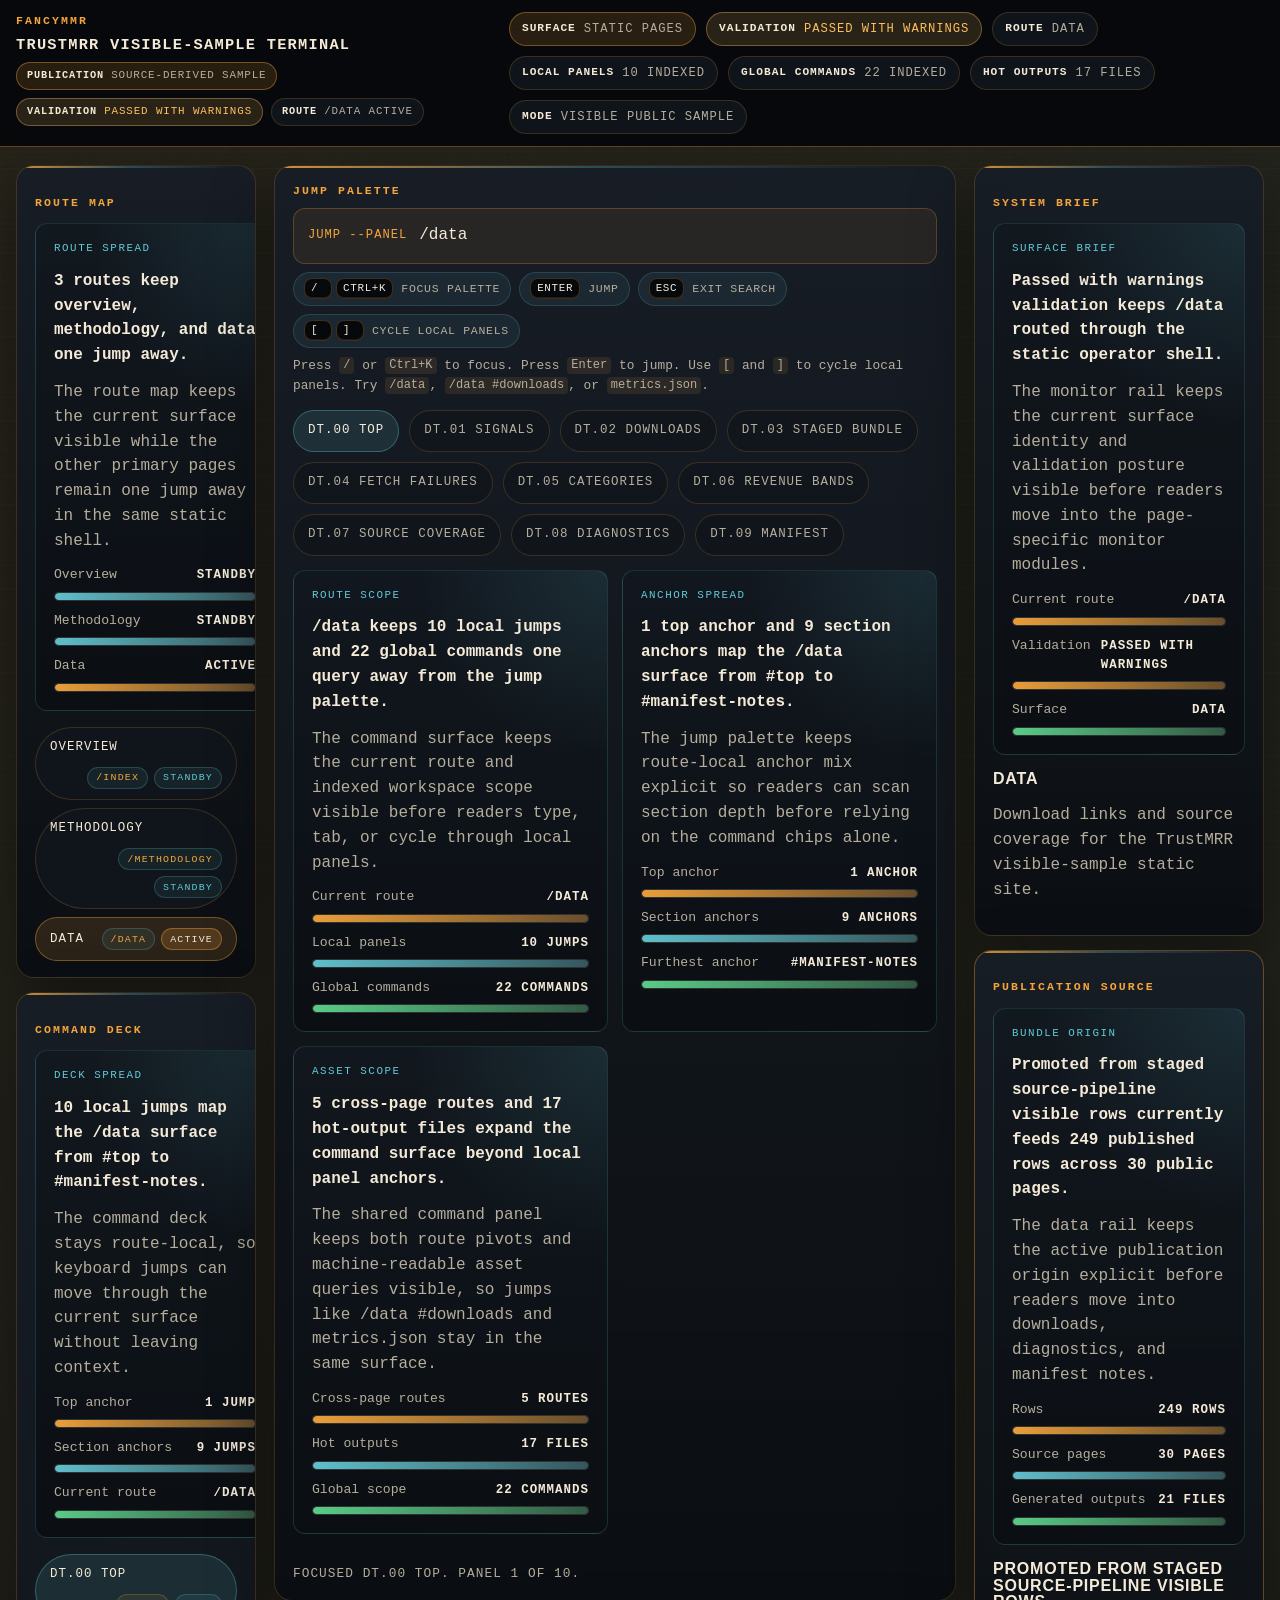
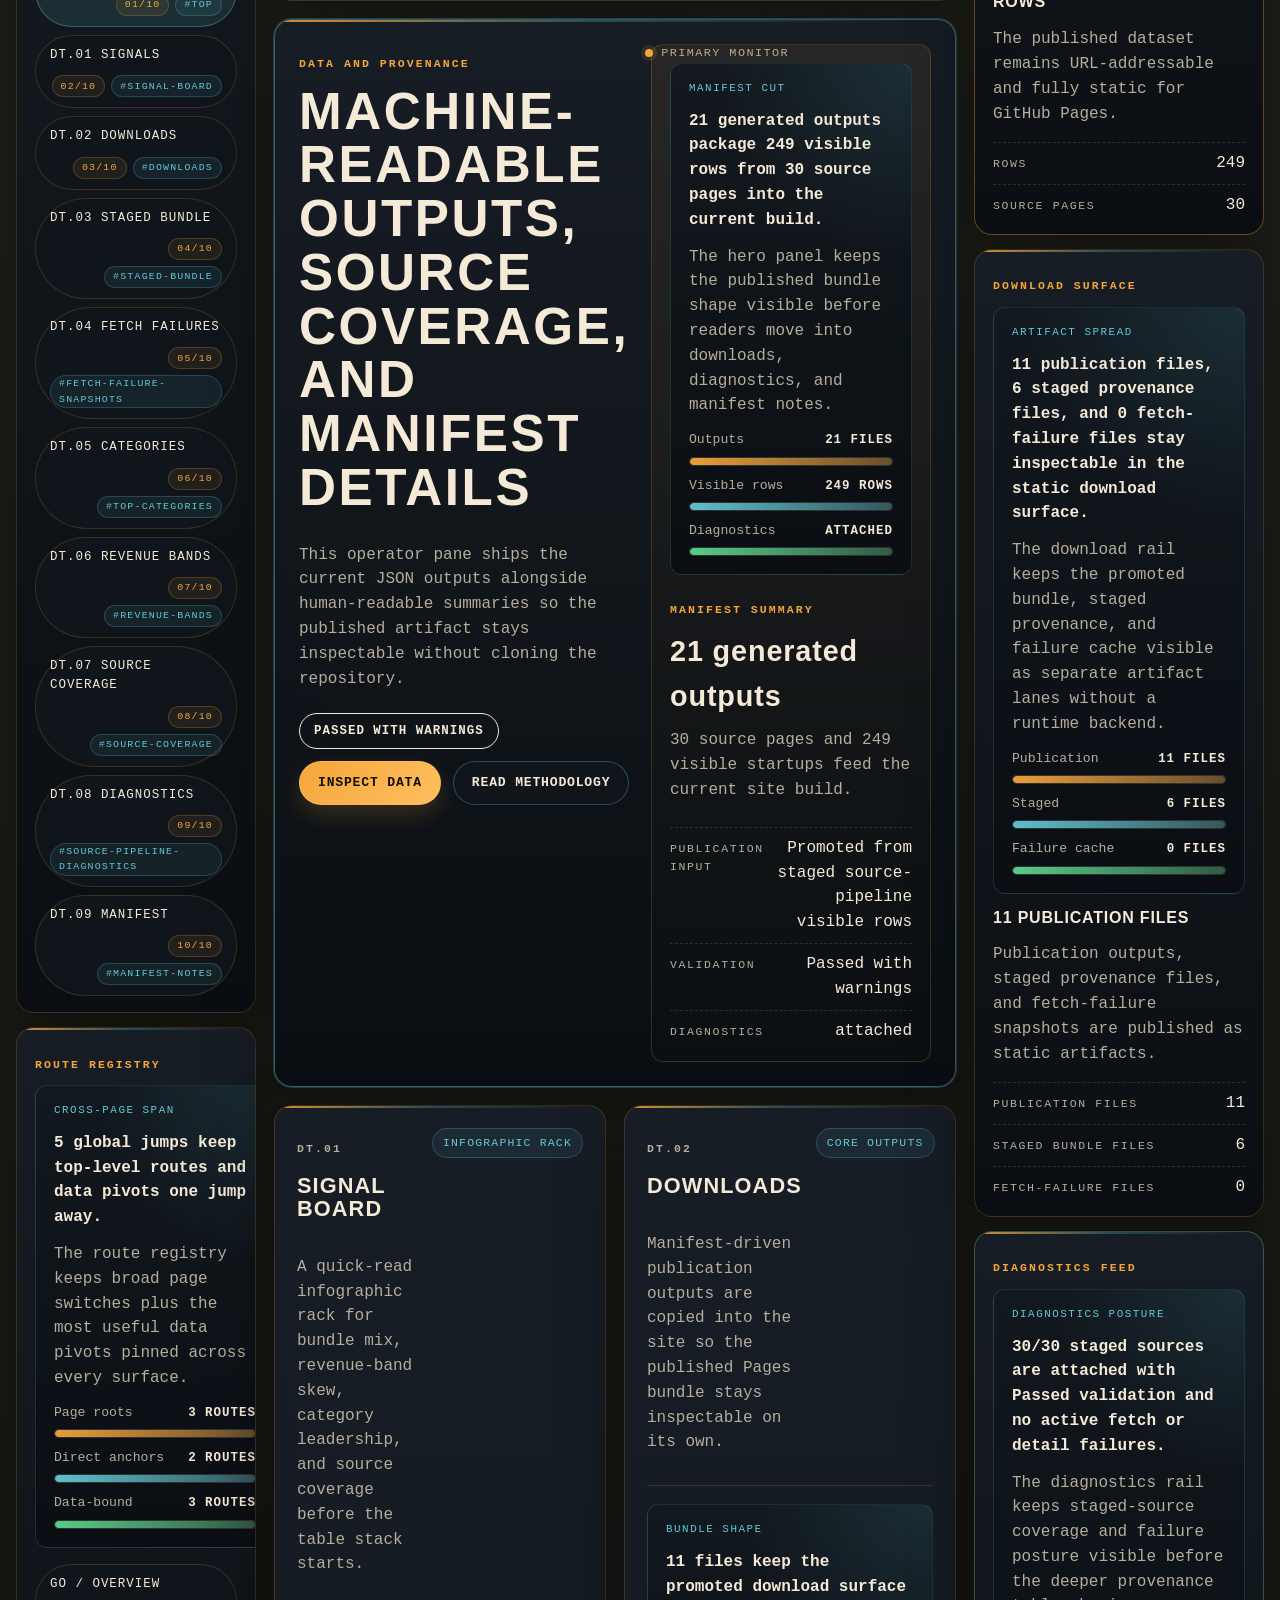
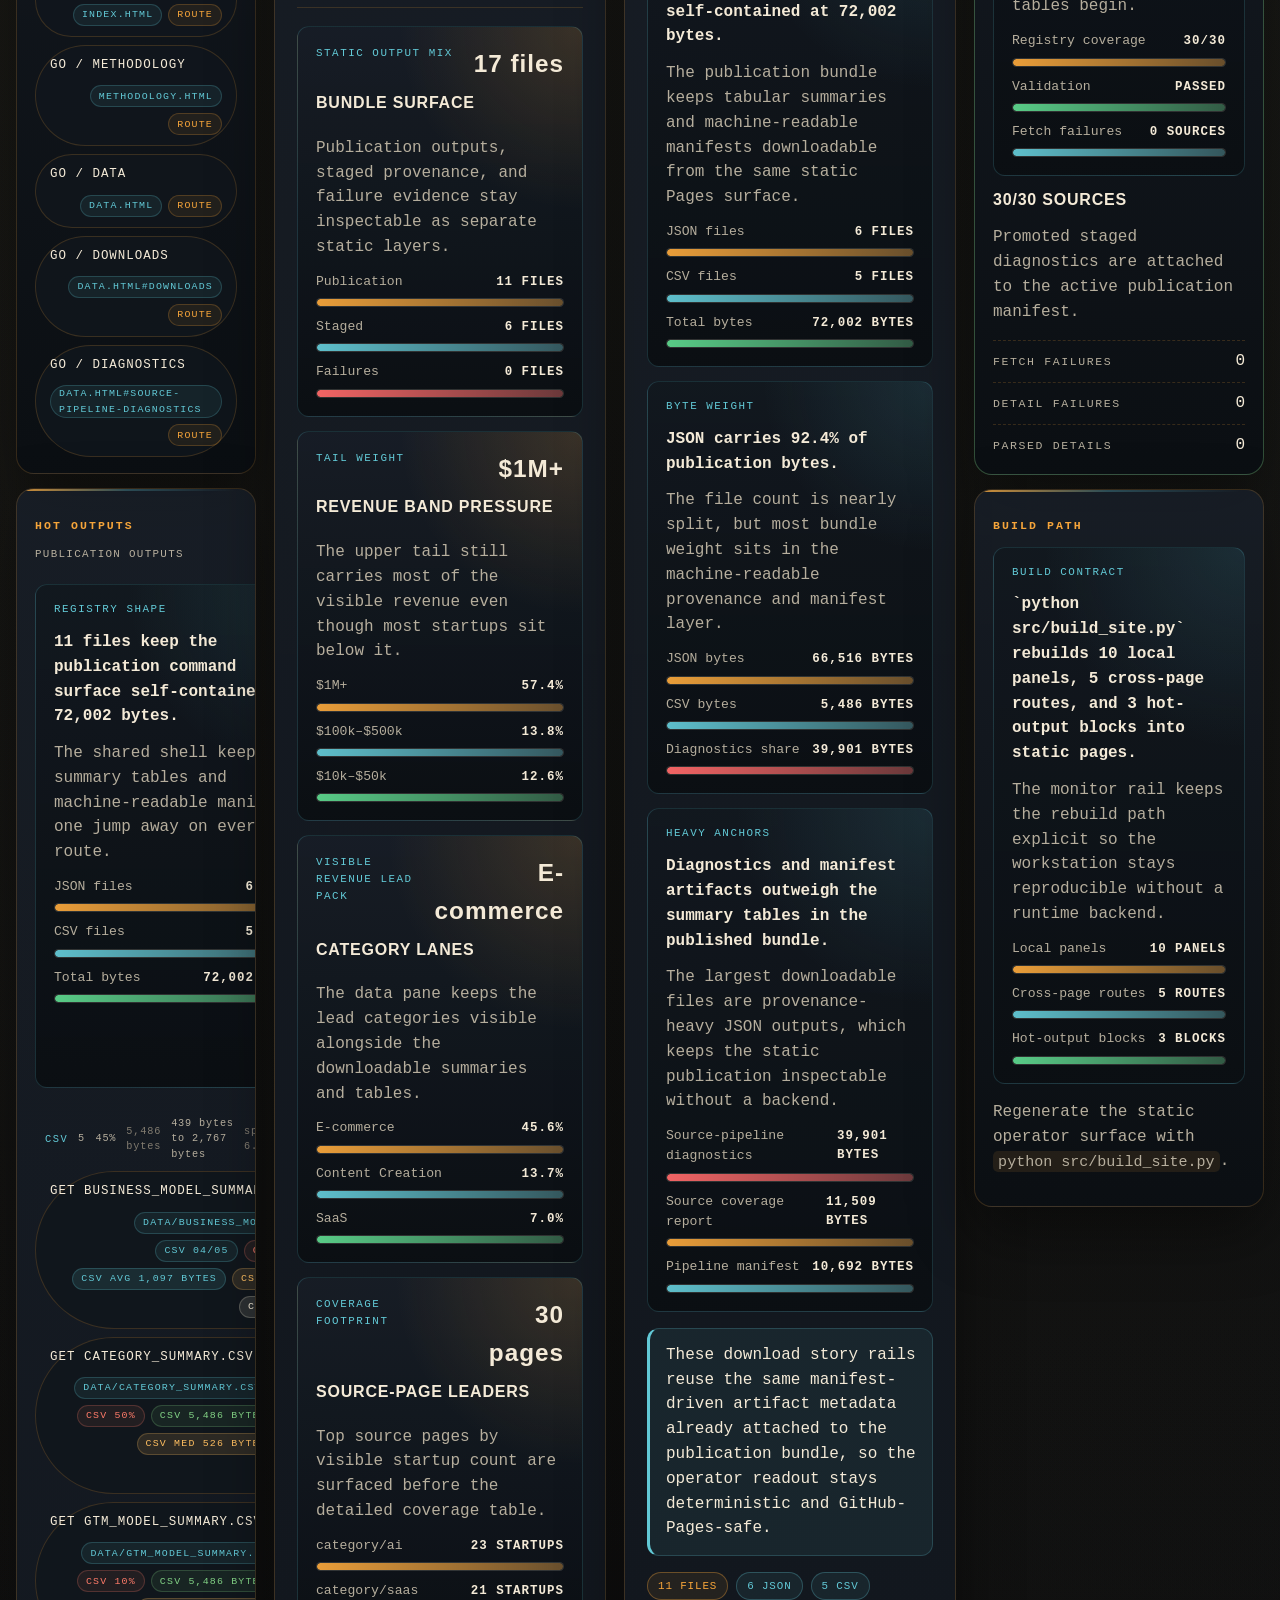
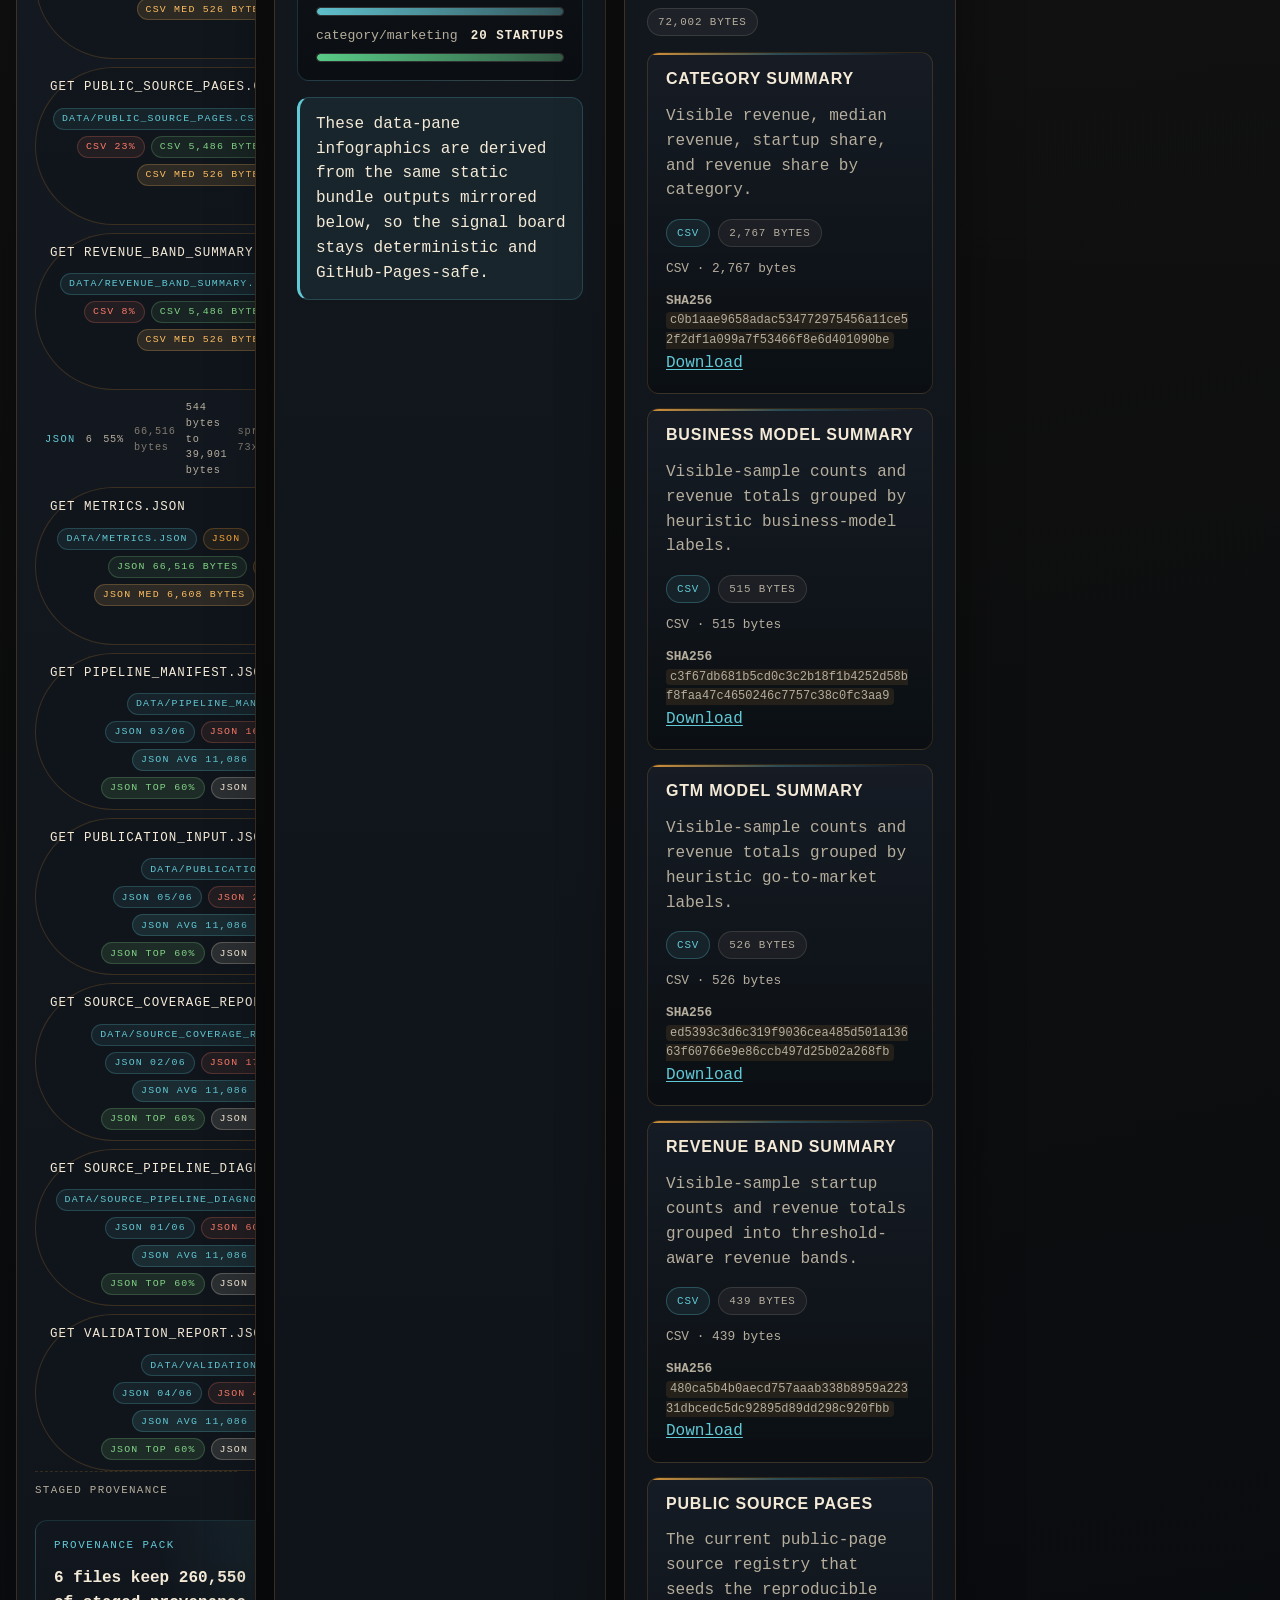
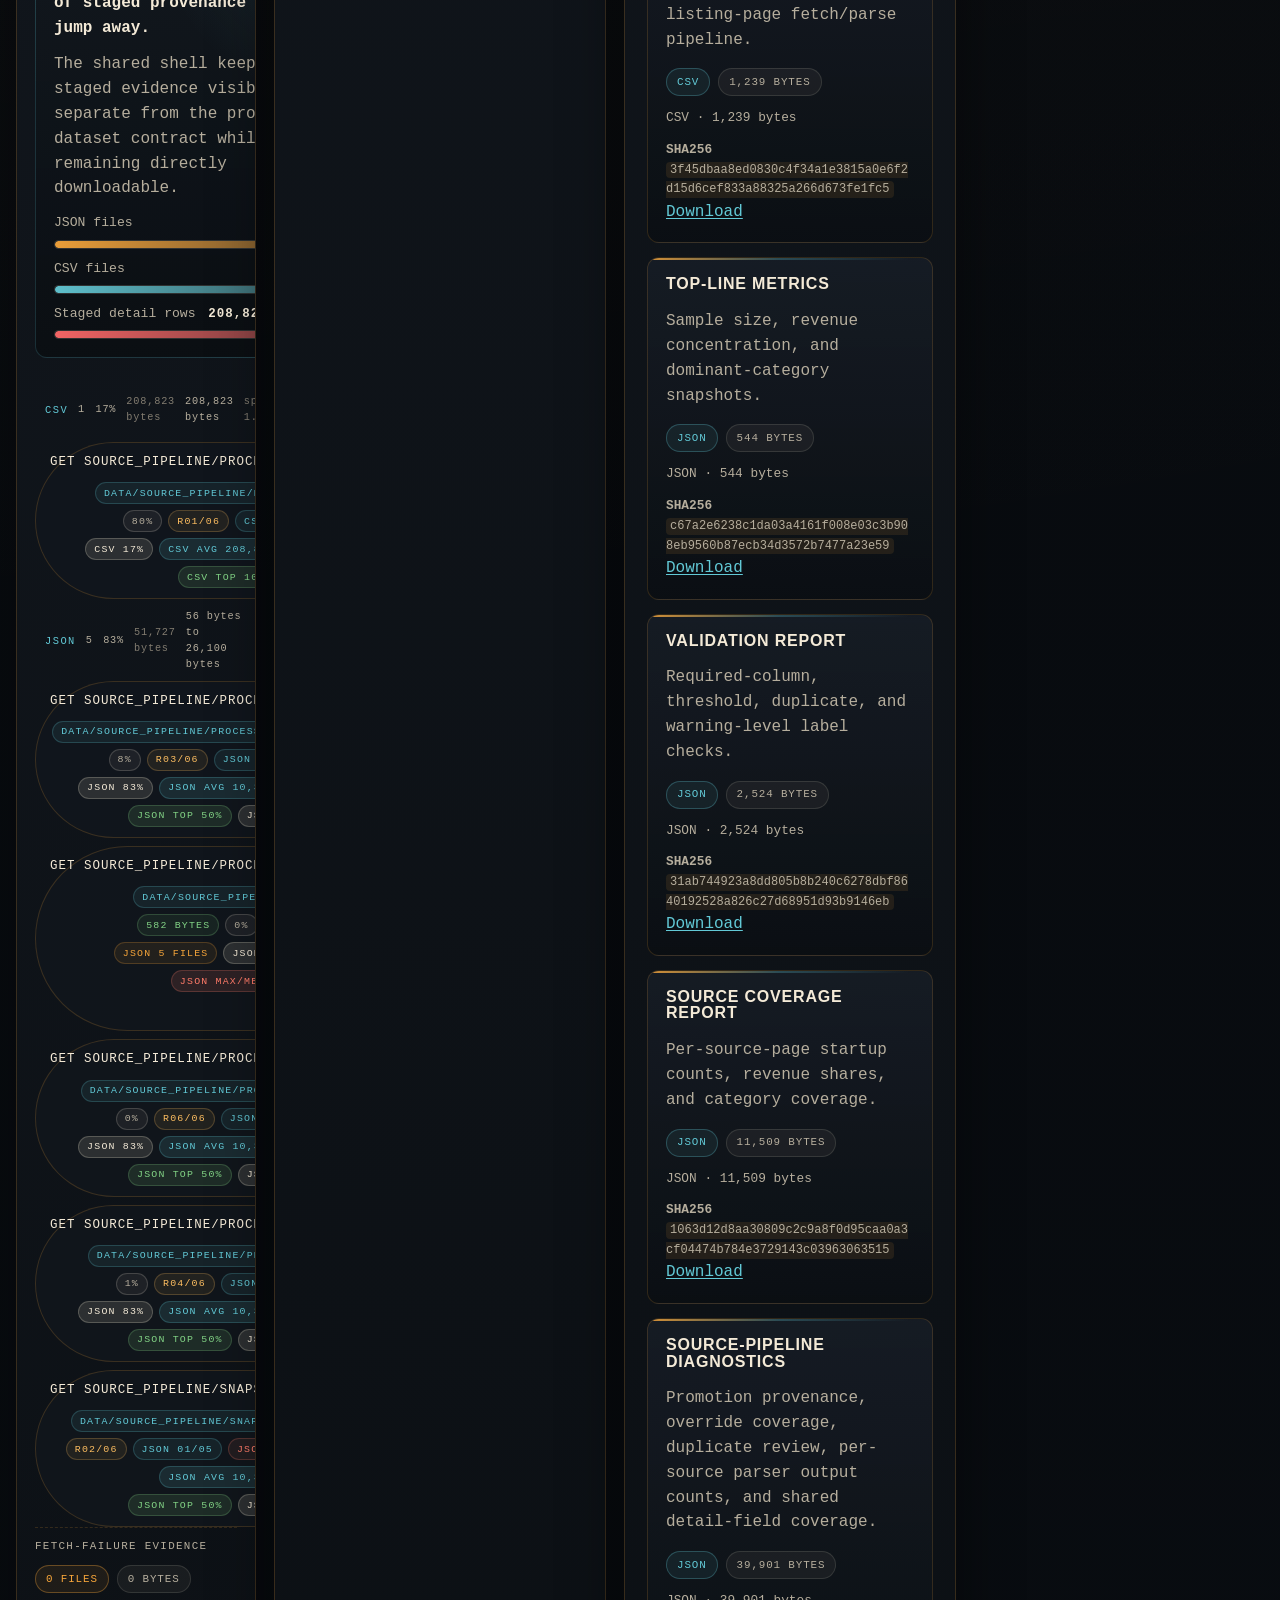
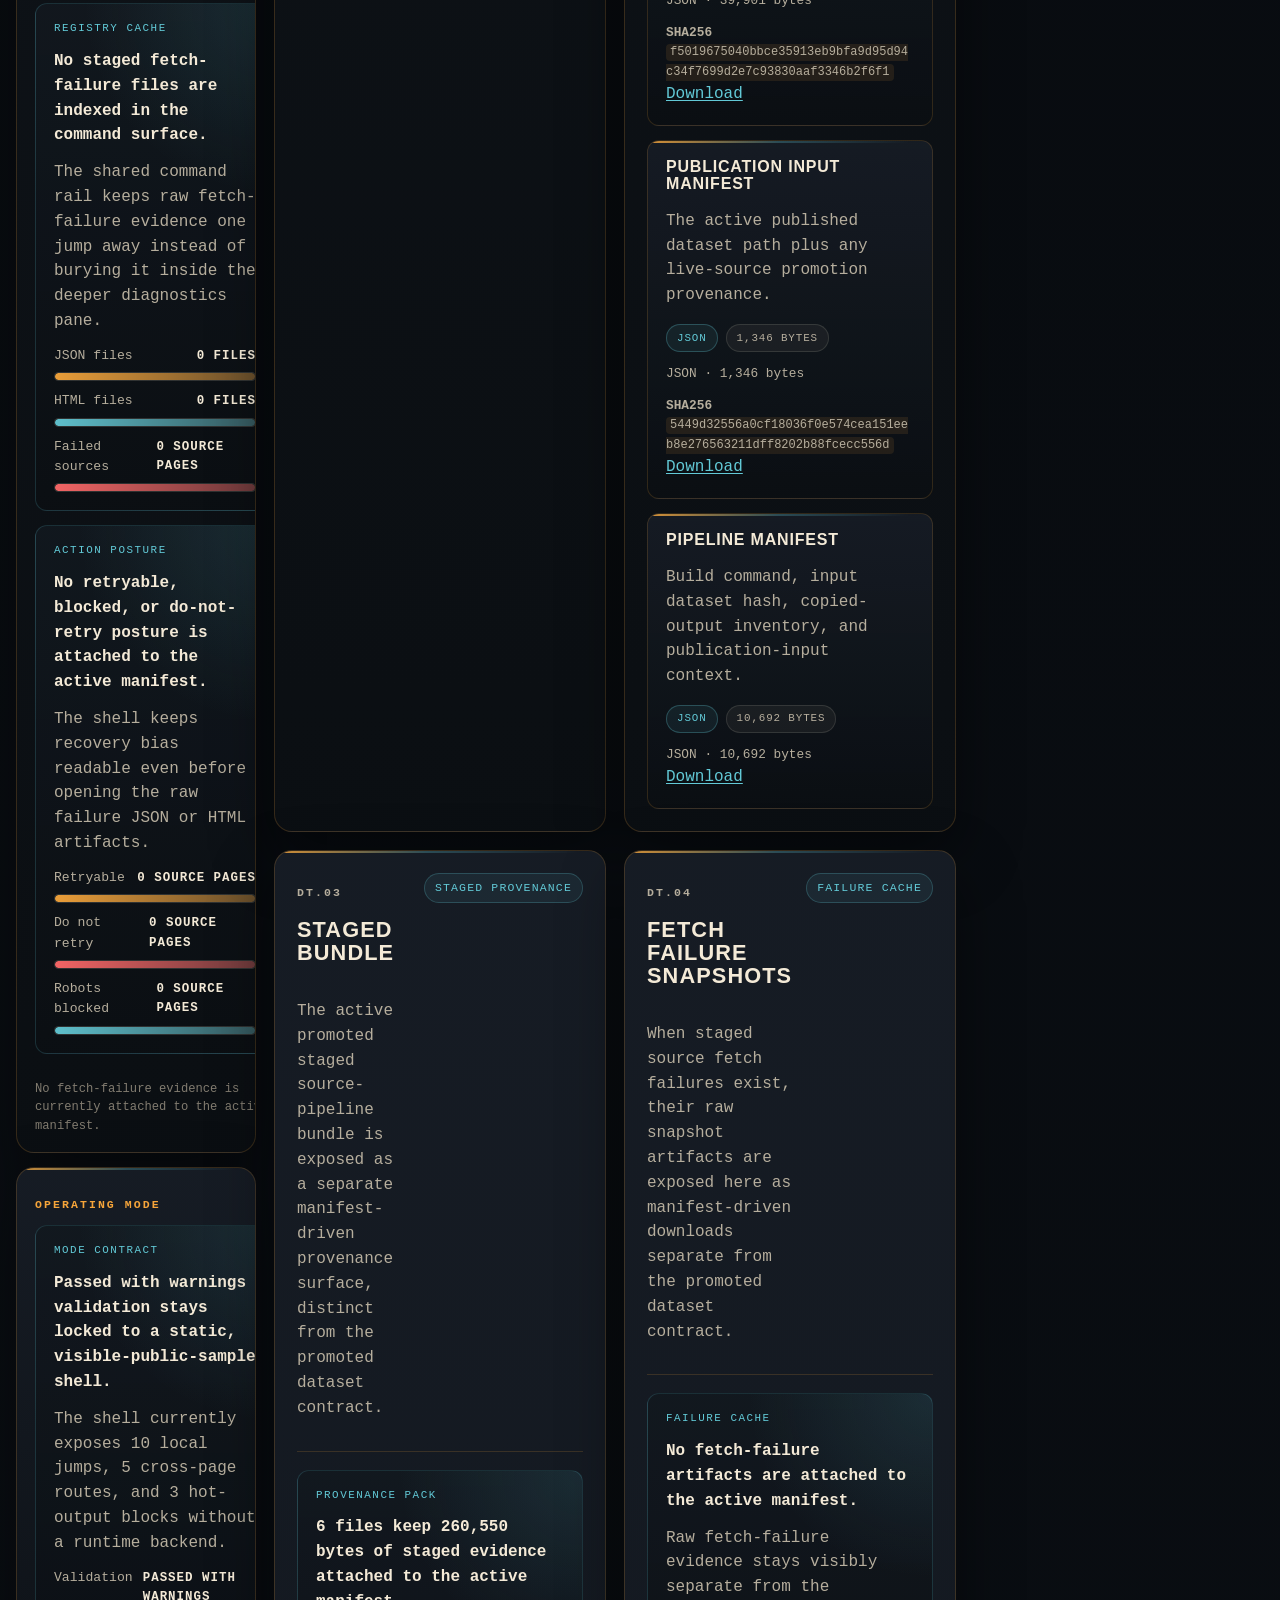
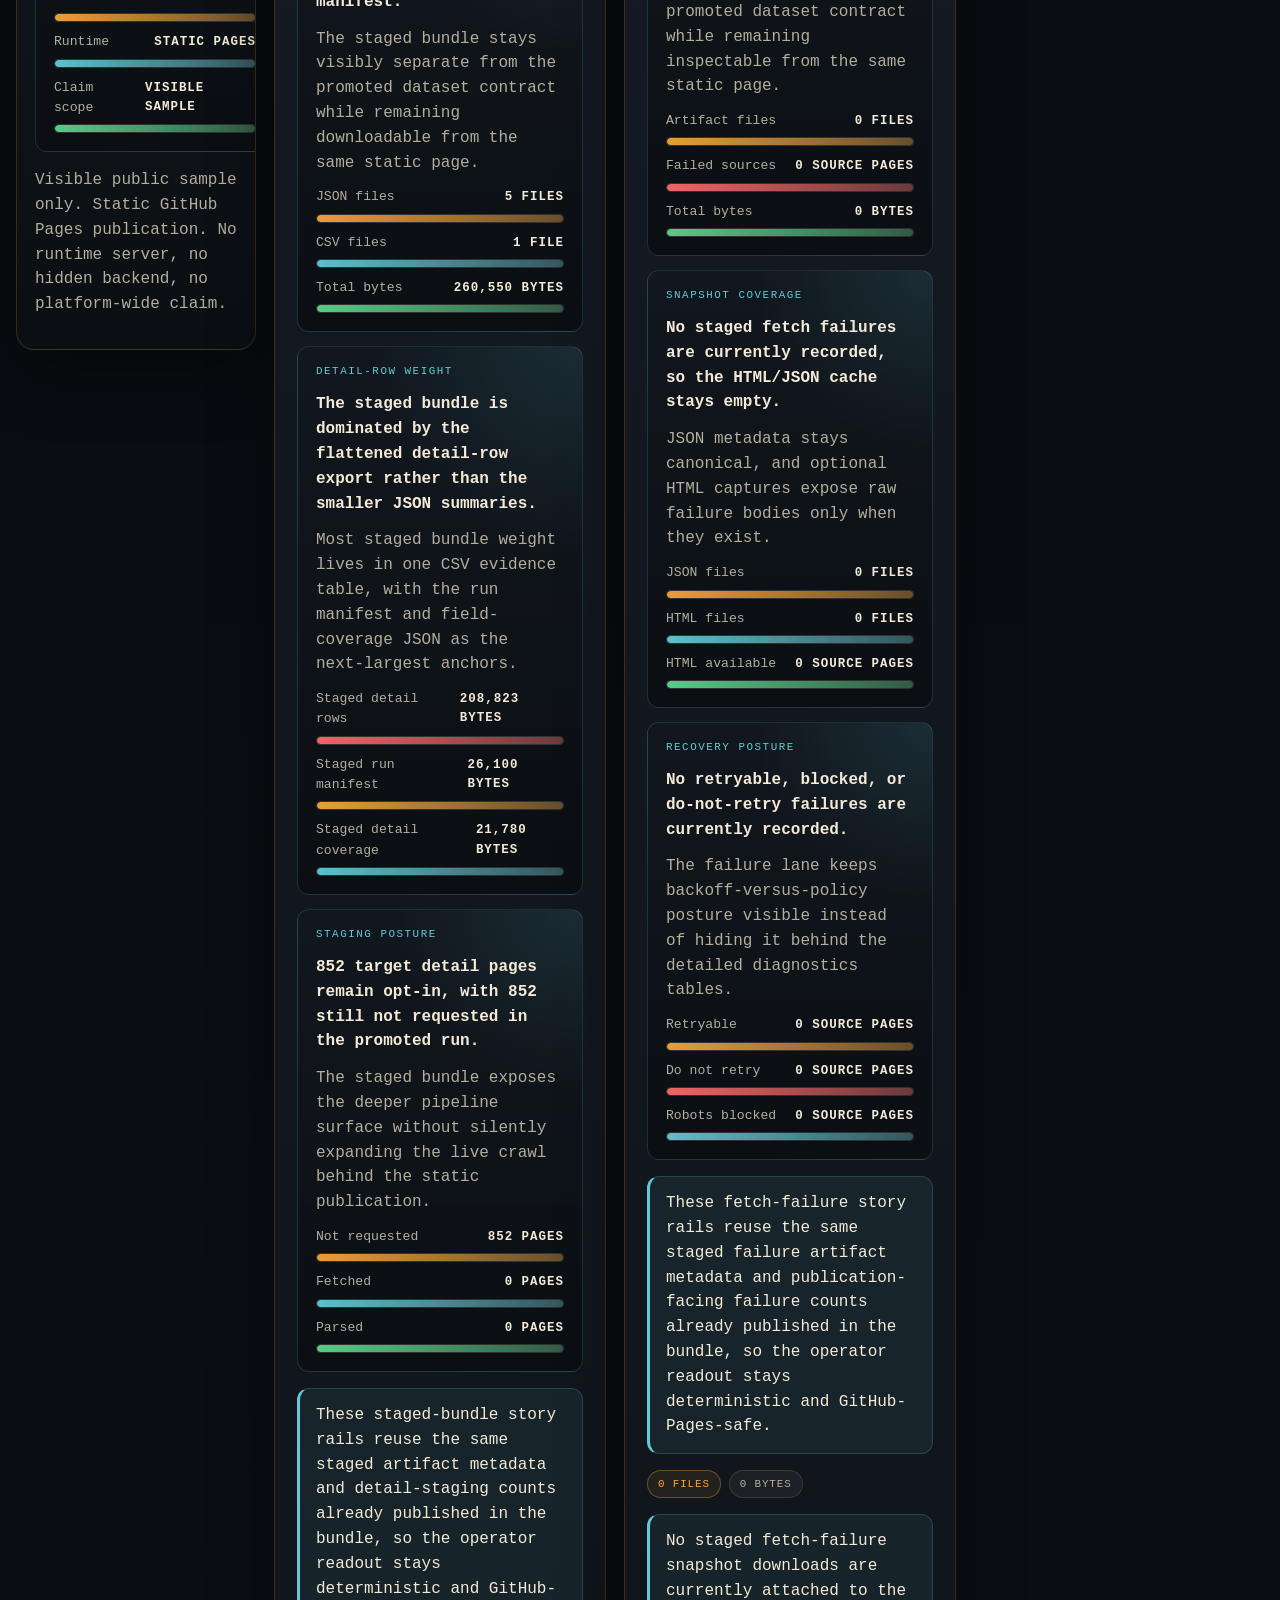
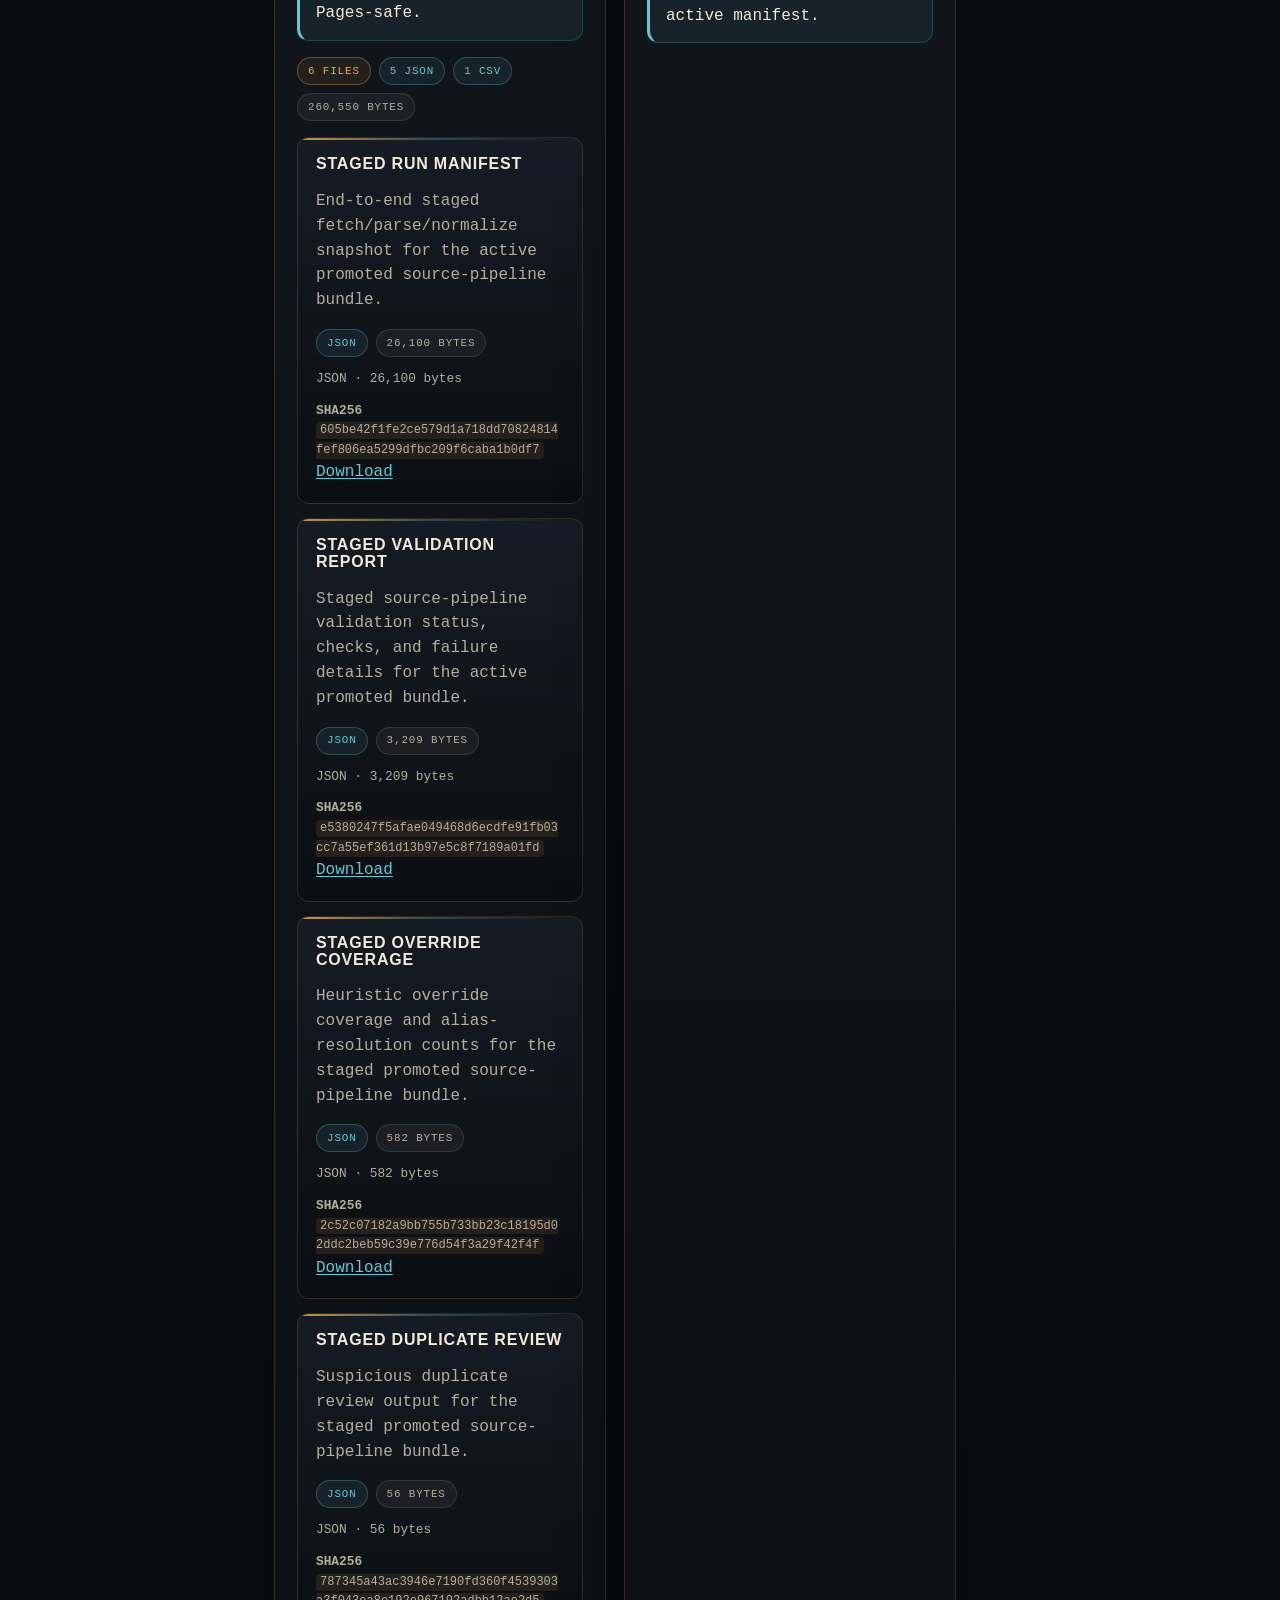
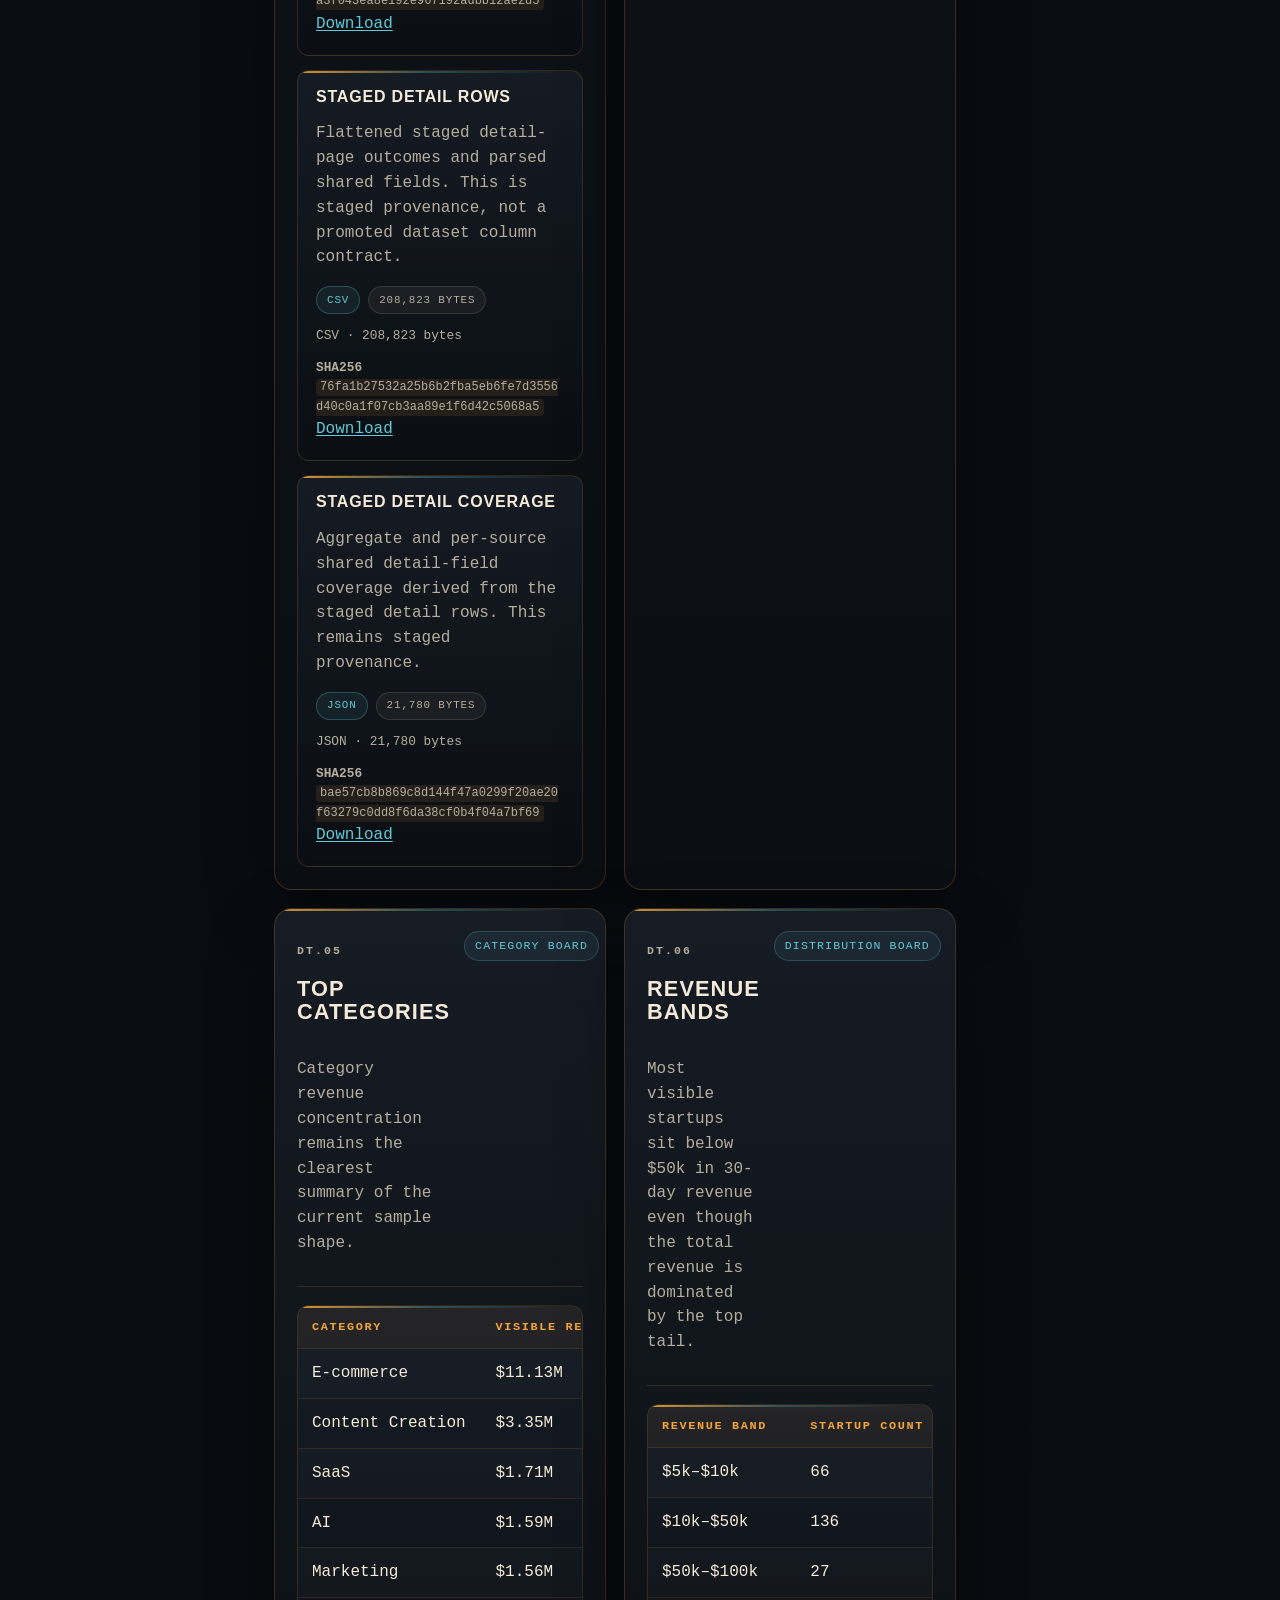
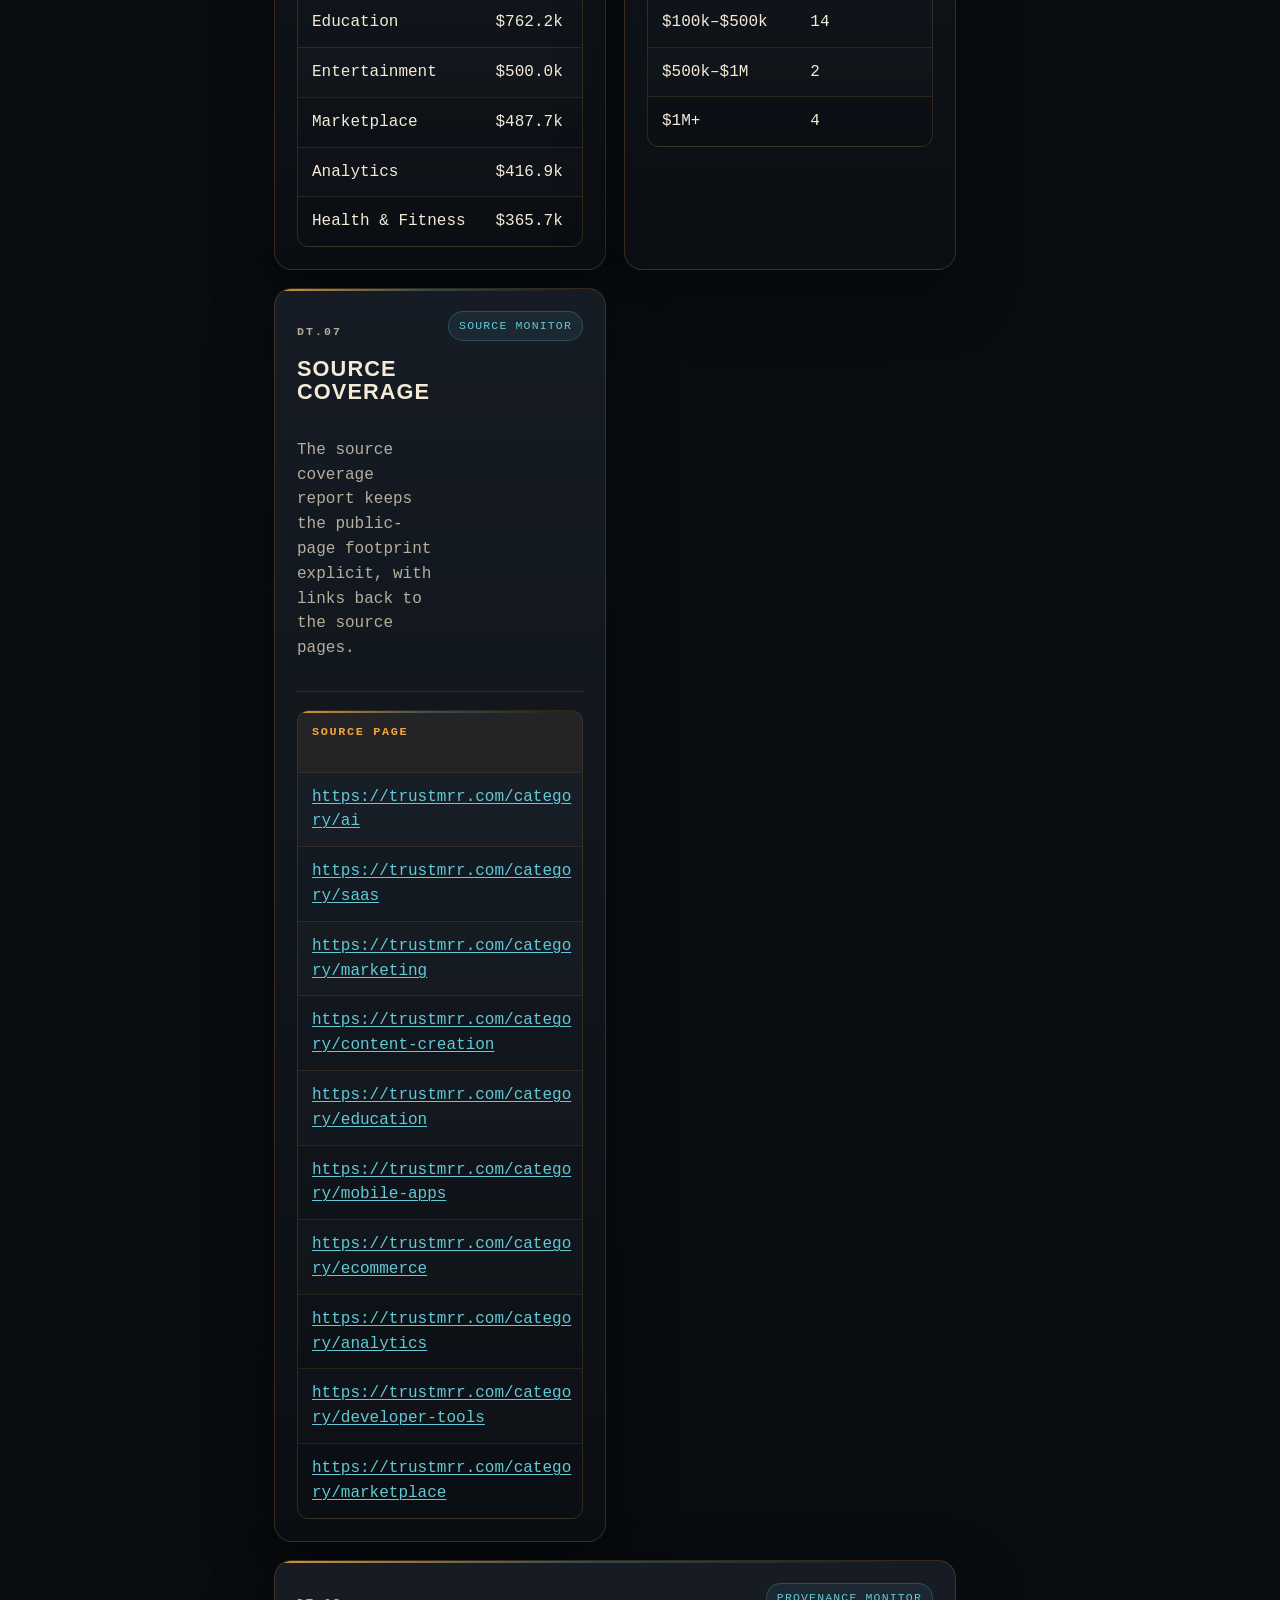
==== site/data.html @ 469f5a21 "Add hot-output format-byte-delta badges" ====
<!doctype html>
<html lang="en">
<head>
  <meta charset="utf-8">
  <meta http-equiv="Content-Security-Policy" content="default-src &#x27;self&#x27;; img-src &#x27;self&#x27; data:; object-src &#x27;none&#x27;; base-uri &#x27;self&#x27;; form-action &#x27;self&#x27;">
  <meta http-equiv="Referrer-Policy" content="no-referrer, strict-origin-when-cross-origin">
  <meta name="viewport" content="width=device-width, initial-scale=1">
  <title>Data | TrustMRR visible sample</title>
  <meta name="description" content="Download links and source coverage for the TrustMRR visible-sample static site.">
  <link rel="stylesheet" href="assets/site.css">
  <script defer src="assets/site.js"></script>
</head>
<body class="page-data">
  <a class="skip-link" href="#workspace-main">Skip to workspace</a>
  <div class="page-backdrop"></div>
  <header class="command-strip">
    <div class="site-shell command-strip-inner">
      <a class="brand" href="index.html">
        <span class="brand-kicker">fancyMMR</span>
        <span class="brand-title">TrustMRR visible-sample terminal</span>
        <span class="brand-status" aria-label="Header status"><span class="brand-badge brand-badge-accent"><strong>Publication</strong><span>Source-derived sample</span></span><span class="brand-badge is-warning"><strong>Validation</strong><span>Passed with warnings</span></span><span class="brand-badge"><strong>Route</strong><span>/data active</span></span></span>
      </a>
      <div class="ticker-strip" aria-label="Workspace status">
        <span class="shell-pill shell-pill-accent"><strong>surface</strong><span>static pages</span></span><span class="shell-pill is-warning"><strong>validation</strong><span>Passed with warnings</span></span><span class="shell-pill"><strong>route</strong><span>data</span></span><span class="shell-pill"><strong>local panels</strong><span>10 indexed</span></span><span class="shell-pill"><strong>global commands</strong><span>22 indexed</span></span><span class="shell-pill"><strong>hot outputs</strong><span>17 files</span></span><span class="shell-pill"><strong>mode</strong><span>visible public sample</span></span>
      </div>
    </div>
  </header>
  <div class="site-shell workstation">
    <aside class="control-rail" aria-label="Command rail">
      <section class="rail-module">
        <p class="rail-kicker">Route map</p>
        <div class="annotation-rail-grid">
<aside class="chart-annotation-rail chart-annotation-rail-standalone">
  <p class="chart-annotation-kicker">Route spread</p>
  <h4>3 routes keep overview, methodology, and data one jump away.</h4>
  <p class="chart-annotation-note">The route map keeps the current surface visible while the other primary pages remain one jump away in the same static shell.</p>
  <div class="chart-annotation-stack">
    
<div class="infographic-meter">
  <div class="infographic-meter-head">
    <span>Overview</span>
    <strong>standby</strong>
  </div>
  <div class="infographic-track" aria-hidden="true">
    <span class="infographic-fill tone-cyan" style="width: 42.0%"></span>
  </div>
</div>

<div class="infographic-meter">
  <div class="infographic-meter-head">
    <span>Methodology</span>
    <strong>standby</strong>
  </div>
  <div class="infographic-track" aria-hidden="true">
    <span class="infographic-fill tone-cyan" style="width: 42.0%"></span>
  </div>
</div>

<div class="infographic-meter">
  <div class="infographic-meter-head">
    <span>Data</span>
    <strong>active</strong>
  </div>
  <div class="infographic-track" aria-hidden="true">
    <span class="infographic-fill tone-accent" style="width: 100.0%"></span>
  </div>
</div>

  </div>
</aside>
</div>
        <nav class="nav-links" aria-label="Primary">
          <a class="nav-link" href="index.html"><span class="nav-link-label">Overview</span><span class="nav-link-meta"><span class="nav-link-badge nav-link-badge-route">/index</span><span class="nav-link-badge is-standby">standby</span></span></a><a class="nav-link" href="methodology.html"><span class="nav-link-label">Methodology</span><span class="nav-link-meta"><span class="nav-link-badge nav-link-badge-route">/methodology</span><span class="nav-link-badge is-standby">standby</span></span></a><a class="nav-link is-active" href="data.html" aria-current="page"><span class="nav-link-label">Data</span><span class="nav-link-meta"><span class="nav-link-badge nav-link-badge-route">/data</span><span class="nav-link-badge is-active">active</span></span></a>
        </nav>
      </section>
      <section class="rail-module">
        <p class="rail-kicker">Command deck</p>
        <div class="annotation-rail-grid">
<aside class="chart-annotation-rail chart-annotation-rail-standalone">
  <p class="chart-annotation-kicker">Deck spread</p>
  <h4>10 local jumps map the /data surface from #top to #manifest-notes.</h4>
  <p class="chart-annotation-note">The command deck stays route-local, so keyboard jumps can move through the current surface without leaving context.</p>
  <div class="chart-annotation-stack">
    
<div class="infographic-meter">
  <div class="infographic-meter-head">
    <span>Top anchor</span>
    <strong>1 jump</strong>
  </div>
  <div class="infographic-track" aria-hidden="true">
    <span class="infographic-fill tone-accent" style="width: 10.0%"></span>
  </div>
</div>

<div class="infographic-meter">
  <div class="infographic-meter-head">
    <span>Section anchors</span>
    <strong>9 jumps</strong>
  </div>
  <div class="infographic-track" aria-hidden="true">
    <span class="infographic-fill tone-cyan" style="width: 90.0%"></span>
  </div>
</div>

<div class="infographic-meter">
  <div class="infographic-meter-head">
    <span>Current route</span>
    <strong>/data</strong>
  </div>
  <div class="infographic-track" aria-hidden="true">
    <span class="infographic-fill tone-green" style="width: 100.0%"></span>
  </div>
</div>

  </div>
</aside>
</div>
        <nav class="rail-command-links" aria-label="Page panels">
          <a class="rail-command-link command-deck-link" href="#top" data-command-label="DT.00 Top" data-command-target="#top" data-command-kind="panel" data-command-query="/data" data-command-terms="DT.00 Top #top panel section data"><span class="command-deck-label">DT.00 Top</span><span class="command-deck-meta"><span class="command-deck-badge command-deck-badge-order">01/10</span><span class="command-deck-badge command-deck-badge-anchor">#top</span></span></a><a class="rail-command-link command-deck-link" href="#signal-board" data-command-label="DT.01 Signals" data-command-target="#signal-board" data-command-kind="panel" data-command-query="/data #signal-board" data-command-terms="DT.01 Signals #signal-board panel section data"><span class="command-deck-label">DT.01 Signals</span><span class="command-deck-meta"><span class="command-deck-badge command-deck-badge-order">02/10</span><span class="command-deck-badge command-deck-badge-anchor">#signal-board</span></span></a><a class="rail-command-link command-deck-link" href="#downloads" data-command-label="DT.02 Downloads" data-command-target="#downloads" data-command-kind="panel" data-command-query="/data #downloads" data-command-terms="DT.02 Downloads #downloads panel section data"><span class="command-deck-label">DT.02 Downloads</span><span class="command-deck-meta"><span class="command-deck-badge command-deck-badge-order">03/10</span><span class="command-deck-badge command-deck-badge-anchor">#downloads</span></span></a><a class="rail-command-link command-deck-link" href="#staged-bundle" data-command-label="DT.03 Staged bundle" data-command-target="#staged-bundle" data-command-kind="panel" data-command-query="/data #staged-bundle" data-command-terms="DT.03 Staged bundle #staged-bundle panel section data"><span class="command-deck-label">DT.03 Staged bundle</span><span class="command-deck-meta"><span class="command-deck-badge command-deck-badge-order">04/10</span><span class="command-deck-badge command-deck-badge-anchor">#staged-bundle</span></span></a><a class="rail-command-link command-deck-link" href="#fetch-failure-snapshots" data-command-label="DT.04 Fetch failures" data-command-target="#fetch-failure-snapshots" data-command-kind="panel" data-command-query="/data #fetch-failure-snapshots" data-command-terms="DT.04 Fetch failures #fetch-failure-snapshots panel section data"><span class="command-deck-label">DT.04 Fetch failures</span><span class="command-deck-meta"><span class="command-deck-badge command-deck-badge-order">05/10</span><span class="command-deck-badge command-deck-badge-anchor">#fetch-failure-snapshots</span></span></a><a class="rail-command-link command-deck-link" href="#top-categories" data-command-label="DT.05 Categories" data-command-target="#top-categories" data-command-kind="panel" data-command-query="/data #top-categories" data-command-terms="DT.05 Categories #top-categories panel section data"><span class="command-deck-label">DT.05 Categories</span><span class="command-deck-meta"><span class="command-deck-badge command-deck-badge-order">06/10</span><span class="command-deck-badge command-deck-badge-anchor">#top-categories</span></span></a><a class="rail-command-link command-deck-link" href="#revenue-bands" data-command-label="DT.06 Revenue bands" data-command-target="#revenue-bands" data-command-kind="panel" data-command-query="/data #revenue-bands" data-command-terms="DT.06 Revenue bands #revenue-bands panel section data"><span class="command-deck-label">DT.06 Revenue bands</span><span class="command-deck-meta"><span class="command-deck-badge command-deck-badge-order">07/10</span><span class="command-deck-badge command-deck-badge-anchor">#revenue-bands</span></span></a><a class="rail-command-link command-deck-link" href="#source-coverage" data-command-label="DT.07 Source coverage" data-command-target="#source-coverage" data-command-kind="panel" data-command-query="/data #source-coverage" data-command-terms="DT.07 Source coverage #source-coverage panel section data"><span class="command-deck-label">DT.07 Source coverage</span><span class="command-deck-meta"><span class="command-deck-badge command-deck-badge-order">08/10</span><span class="command-deck-badge command-deck-badge-anchor">#source-coverage</span></span></a><a class="rail-command-link command-deck-link" href="#source-pipeline-diagnostics" data-command-label="DT.08 Diagnostics" data-command-target="#source-pipeline-diagnostics" data-command-kind="panel" data-command-query="/data #source-pipeline-diagnostics" data-command-terms="DT.08 Diagnostics #source-pipeline-diagnostics panel section data"><span class="command-deck-label">DT.08 Diagnostics</span><span class="command-deck-meta"><span class="command-deck-badge command-deck-badge-order">09/10</span><span class="command-deck-badge command-deck-badge-anchor">#source-pipeline-diagnostics</span></span></a><a class="rail-command-link command-deck-link" href="#manifest-notes" data-command-label="DT.09 Manifest" data-command-target="#manifest-notes" data-command-kind="panel" data-command-query="/data #manifest-notes" data-command-terms="DT.09 Manifest #manifest-notes panel section data"><span class="command-deck-label">DT.09 Manifest</span><span class="command-deck-meta"><span class="command-deck-badge command-deck-badge-order">10/10</span><span class="command-deck-badge command-deck-badge-anchor">#manifest-notes</span></span></a>
        </nav>
      </section>
      <section class="rail-module">
        <p class="rail-kicker">Route registry</p>
        <div class="annotation-rail-grid">
<aside class="chart-annotation-rail chart-annotation-rail-standalone">
  <p class="chart-annotation-kicker">Cross-page span</p>
  <h4>5 global jumps keep top-level routes and data pivots one jump away.</h4>
  <p class="chart-annotation-note">The route registry keeps broad page switches plus the most useful data pivots pinned across every surface.</p>
  <div class="chart-annotation-stack">
    
<div class="infographic-meter">
  <div class="infographic-meter-head">
    <span>Page roots</span>
    <strong>3 routes</strong>
  </div>
  <div class="infographic-track" aria-hidden="true">
    <span class="infographic-fill tone-accent" style="width: 60.0%"></span>
  </div>
</div>

<div class="infographic-meter">
  <div class="infographic-meter-head">
    <span>Direct anchors</span>
    <strong>2 routes</strong>
  </div>
  <div class="infographic-track" aria-hidden="true">
    <span class="infographic-fill tone-cyan" style="width: 40.0%"></span>
  </div>
</div>

<div class="infographic-meter">
  <div class="infographic-meter-head">
    <span>Data-bound</span>
    <strong>3 routes</strong>
  </div>
  <div class="infographic-track" aria-hidden="true">
    <span class="infographic-fill tone-green" style="width: 60.0%"></span>
  </div>
</div>

  </div>
</aside>
</div>
        <nav class="rail-command-links" aria-label="Cross-page routes">
          <a class="rail-command-link route-registry-link" href="index.html" data-command-label="GO / Overview" data-command-target="index.html" data-command-kind="route" data-command-query="/index" data-command-terms="overview home index route summary"><span class="route-registry-label">GO / Overview</span><span class="route-registry-meta"><span class="route-registry-badge route-registry-badge-target">index.html</span><span class="route-registry-badge route-registry-badge-kind">route</span></span></a><a class="rail-command-link route-registry-link" href="methodology.html" data-command-label="GO / Methodology" data-command-target="methodology.html" data-command-kind="route" data-command-query="/methodology" data-command-terms="methodology caveats validation notes route"><span class="route-registry-label">GO / Methodology</span><span class="route-registry-meta"><span class="route-registry-badge route-registry-badge-target">methodology.html</span><span class="route-registry-badge route-registry-badge-kind">route</span></span></a><a class="rail-command-link route-registry-link" href="data.html" data-command-label="GO / Data" data-command-target="data.html" data-command-kind="route" data-command-query="/data" data-command-terms="data downloads diagnostics route provenance"><span class="route-registry-label">GO / Data</span><span class="route-registry-meta"><span class="route-registry-badge route-registry-badge-target">data.html</span><span class="route-registry-badge route-registry-badge-kind">route</span></span></a><a class="rail-command-link route-registry-link" href="data.html#downloads" data-command-label="GO / Downloads" data-command-target="data.html#downloads" data-command-kind="route" data-command-query="/data #downloads" data-command-terms="downloads artifacts files json bundle"><span class="route-registry-label">GO / Downloads</span><span class="route-registry-meta"><span class="route-registry-badge route-registry-badge-target">data.html#downloads</span><span class="route-registry-badge route-registry-badge-kind">route</span></span></a><a class="rail-command-link route-registry-link" href="data.html#source-pipeline-diagnostics" data-command-label="GO / Diagnostics" data-command-target="data.html#source-pipeline-diagnostics" data-command-kind="route" data-command-query="/data #source-pipeline-diagnostics" data-command-terms="diagnostics provenance source pipeline validation monitor"><span class="route-registry-label">GO / Diagnostics</span><span class="route-registry-meta"><span class="route-registry-badge route-registry-badge-target">data.html#source-pipeline-diagnostics</span><span class="route-registry-badge route-registry-badge-kind">route</span></span></a>
        </nav>
      </section>
      <section class="rail-module">
        <p class="rail-kicker">Hot outputs</p>
        
<div class="rail-command-group">
  <div class="rail-command-group-head">
    <p class="rail-command-group-title">Publication outputs</p>
    <div class="rail-command-group-meta">
      <span class="download-badge download-badge-count">11 files</span>
      <span class="download-badge download-badge-format">6 JSON</span><span class="download-badge download-badge-format">5 CSV</span>
      <span class="download-badge download-badge-meta">72,002 bytes</span>
    </div>
  </div>
  <div class="annotation-rail-grid">
<aside class="chart-annotation-rail chart-annotation-rail-standalone">
  <p class="chart-annotation-kicker">Registry shape</p>
  <h4>11 files keep the publication command surface self-contained at 72,002 bytes.</h4>
  <p class="chart-annotation-note">The shared shell keeps summary tables and machine-readable manifests one jump away on every route.</p>
  <div class="chart-annotation-stack">
    
<div class="infographic-meter">
  <div class="infographic-meter-head">
    <span>JSON files</span>
    <strong>6 files</strong>
  </div>
  <div class="infographic-track" aria-hidden="true">
    <span class="infographic-fill tone-accent" style="width: 54.5%"></span>
  </div>
</div>

<div class="infographic-meter">
  <div class="infographic-meter-head">
    <span>CSV files</span>
    <strong>5 files</strong>
  </div>
  <div class="infographic-track" aria-hidden="true">
    <span class="infographic-fill tone-cyan" style="width: 45.5%"></span>
  </div>
</div>

<div class="infographic-meter">
  <div class="infographic-meter-head">
    <span>Total bytes</span>
    <strong>72,002 bytes</strong>
  </div>
  <div class="infographic-track" aria-hidden="true">
    <span class="infographic-fill tone-green" style="width: 100.0%"></span>
  </div>
</div>

  </div>
</aside>

<aside class="chart-annotation-rail chart-annotation-rail-standalone">
  <p class="chart-annotation-kicker">Signal anchors</p>
  <h4>Diagnostics, coverage, and manifest JSON dominate the publication registry byte weight.</h4>
  <p class="chart-annotation-note">The heaviest publication files are provenance-heavy JSON artifacts, so the command rail surfaces inspectable context before readers open the tables.</p>
  <div class="chart-annotation-stack">
    
<div class="infographic-meter">
  <div class="infographic-meter-head">
    <span>Source-pipeline diagnostics</span>
    <strong>39,901 bytes</strong>
  </div>
  <div class="infographic-track" aria-hidden="true">
    <span class="infographic-fill tone-red" style="width: 55.4%"></span>
  </div>
</div>

<div class="infographic-meter">
  <div class="infographic-meter-head">
    <span>Source coverage report</span>
    <strong>11,509 bytes</strong>
  </div>
  <div class="infographic-track" aria-hidden="true">
    <span class="infographic-fill tone-accent" style="width: 16.0%"></span>
  </div>
</div>

<div class="infographic-meter">
  <div class="infographic-meter-head">
    <span>Pipeline manifest</span>
    <strong>10,692 bytes</strong>
  </div>
  <div class="infographic-track" aria-hidden="true">
    <span class="infographic-fill tone-cyan" style="width: 14.8%"></span>
  </div>
</div>

  </div>
</aside>
</div>
  <nav class="rail-command-links" aria-label="Publication outputs"><div class="rail-command-divider"><span class="rail-command-divider-label">CSV</span><span class="rail-command-divider-count">5</span><span class="rail-command-divider-file-share">45%</span><span class="rail-command-divider-bytes">5,486 bytes</span><span class="rail-command-divider-range">439 bytes to 2,767 bytes</span><span class="rail-command-divider-spread">spread 6.3x</span><span class="rail-command-divider-delta">delta 2,328 bytes</span><span class="rail-command-divider-gap">gap 42pp</span><span class="rail-command-divider-top-share">top 50%</span><span class="rail-command-divider-smallest-share">min 8%</span><span class="rail-command-divider-median">med 526 bytes</span><span class="rail-command-divider-max-median">max/med 5.3x</span><span class="rail-command-divider-average">avg 1,097 bytes</span><span class="rail-command-divider-share">8%</span></div><a class="rail-command-link output-registry-link" href="data/business_model_summary.csv" data-command-label="GET business_model_summary.csv" data-command-target="data/business_model_summary.csv" data-command-kind="asset" data-command-query="business_model_summary.csv" data-command-terms="business_model_summary.csv data/business_model_summary.csv business_model_summary.csv Publication bundle artifact copied into the static site: data/business_model_summary.csv. csv download asset"><span class="output-registry-label">GET business_model_summary.csv</span><span class="output-registry-meta"><span class="output-registry-badge output-registry-badge-target">data/business_model_summary.csv</span><span class="output-registry-badge output-registry-badge-format">CSV</span><span class="output-registry-badge output-registry-badge-bytes">515 bytes</span><span class="output-registry-badge output-registry-badge-share">1%</span><span class="output-registry-badge output-registry-badge-rank">R10/11</span><span class="output-registry-badge output-registry-badge-format-rank">CSV 04/05</span><span class="output-registry-badge output-registry-badge-format-share">CSV 9%</span><span class="output-registry-badge output-registry-badge-format-total">CSV 5,486 bytes</span><span class="output-registry-badge output-registry-badge-format-count">CSV 5 files</span><span class="output-registry-badge output-registry-badge-format-file-share">CSV 45%</span><span class="output-registry-badge output-registry-badge-format-average-size">CSV avg 1,097 bytes</span><span class="output-registry-badge output-registry-badge-format-median-size">CSV med 526 bytes</span><span class="output-registry-badge output-registry-badge-format-max-median">CSV max/med 5.3x</span><span class="output-registry-badge output-registry-badge-format-top-share">CSV top 50%</span><span class="output-registry-badge output-registry-badge-format-smallest-share">CSV min 8%</span><span class="output-registry-badge output-registry-badge-format-share-gap">CSV gap 42pp</span><span class="output-registry-badge output-registry-badge-format-byte-delta">CSV delta 2,328 bytes</span></span></a><a class="rail-command-link output-registry-link" href="data/category_summary.csv" data-command-label="GET category_summary.csv" data-command-target="data/category_summary.csv" data-command-kind="asset" data-command-query="category_summary.csv" data-command-terms="category_summary.csv data/category_summary.csv category_summary.csv Publication bundle artifact copied into the static site: data/category_summary.csv. csv download asset"><span class="output-registry-label">GET category_summary.csv</span><span class="output-registry-meta"><span class="output-registry-badge output-registry-badge-target">data/category_summary.csv</span><span class="output-registry-badge output-registry-badge-format">CSV</span><span class="output-registry-badge output-registry-badge-bytes">2,767 bytes</span><span class="output-registry-badge output-registry-badge-share">4%</span><span class="output-registry-badge output-registry-badge-rank">R04/11</span><span class="output-registry-badge output-registry-badge-format-rank">CSV 01/05</span><span class="output-registry-badge output-registry-badge-format-share">CSV 50%</span><span class="output-registry-badge output-registry-badge-format-total">CSV 5,486 bytes</span><span class="output-registry-badge output-registry-badge-format-count">CSV 5 files</span><span class="output-registry-badge output-registry-badge-format-file-share">CSV 45%</span><span class="output-registry-badge output-registry-badge-format-average-size">CSV avg 1,097 bytes</span><span class="output-registry-badge output-registry-badge-format-median-size">CSV med 526 bytes</span><span class="output-registry-badge output-registry-badge-format-max-median">CSV max/med 5.3x</span><span class="output-registry-badge output-registry-badge-format-top-share">CSV top 50%</span><span class="output-registry-badge output-registry-badge-format-smallest-share">CSV min 8%</span><span class="output-registry-badge output-registry-badge-format-share-gap">CSV gap 42pp</span><span class="output-registry-badge output-registry-badge-format-byte-delta">CSV delta 2,328 bytes</span></span></a><a class="rail-command-link output-registry-link" href="data/gtm_model_summary.csv" data-command-label="GET gtm_model_summary.csv" data-command-target="data/gtm_model_summary.csv" data-command-kind="asset" data-command-query="gtm_model_summary.csv" data-command-terms="gtm_model_summary.csv data/gtm_model_summary.csv gtm_model_summary.csv Publication bundle artifact copied into the static site: data/gtm_model_summary.csv. csv download asset"><span class="output-registry-label">GET gtm_model_summary.csv</span><span class="output-registry-meta"><span class="output-registry-badge output-registry-badge-target">data/gtm_model_summary.csv</span><span class="output-registry-badge output-registry-badge-format">CSV</span><span class="output-registry-badge output-registry-badge-bytes">526 bytes</span><span class="output-registry-badge output-registry-badge-share">1%</span><span class="output-registry-badge output-registry-badge-rank">R09/11</span><span class="output-registry-badge output-registry-badge-format-rank">CSV 03/05</span><span class="output-registry-badge output-registry-badge-format-share">CSV 10%</span><span class="output-registry-badge output-registry-badge-format-total">CSV 5,486 bytes</span><span class="output-registry-badge output-registry-badge-format-count">CSV 5 files</span><span class="output-registry-badge output-registry-badge-format-file-share">CSV 45%</span><span class="output-registry-badge output-registry-badge-format-average-size">CSV avg 1,097 bytes</span><span class="output-registry-badge output-registry-badge-format-median-size">CSV med 526 bytes</span><span class="output-registry-badge output-registry-badge-format-max-median">CSV max/med 5.3x</span><span class="output-registry-badge output-registry-badge-format-top-share">CSV top 50%</span><span class="output-registry-badge output-registry-badge-format-smallest-share">CSV min 8%</span><span class="output-registry-badge output-registry-badge-format-share-gap">CSV gap 42pp</span><span class="output-registry-badge output-registry-badge-format-byte-delta">CSV delta 2,328 bytes</span></span></a><a class="rail-command-link output-registry-link" href="data/public_source_pages.csv" data-command-label="GET public_source_pages.csv" data-command-target="data/public_source_pages.csv" data-command-kind="asset" data-command-query="public_source_pages.csv" data-command-terms="public_source_pages.csv data/public_source_pages.csv public_source_pages.csv Publication bundle artifact copied into the static site: data/public_source_pages.csv. csv download asset"><span class="output-registry-label">GET public_source_pages.csv</span><span class="output-registry-meta"><span class="output-registry-badge output-registry-badge-target">data/public_source_pages.csv</span><span class="output-registry-badge output-registry-badge-format">CSV</span><span class="output-registry-badge output-registry-badge-bytes">1,239 bytes</span><span class="output-registry-badge output-registry-badge-share">2%</span><span class="output-registry-badge output-registry-badge-rank">R07/11</span><span class="output-registry-badge output-registry-badge-format-rank">CSV 02/05</span><span class="output-registry-badge output-registry-badge-format-share">CSV 23%</span><span class="output-registry-badge output-registry-badge-format-total">CSV 5,486 bytes</span><span class="output-registry-badge output-registry-badge-format-count">CSV 5 files</span><span class="output-registry-badge output-registry-badge-format-file-share">CSV 45%</span><span class="output-registry-badge output-registry-badge-format-average-size">CSV avg 1,097 bytes</span><span class="output-registry-badge output-registry-badge-format-median-size">CSV med 526 bytes</span><span class="output-registry-badge output-registry-badge-format-max-median">CSV max/med 5.3x</span><span class="output-registry-badge output-registry-badge-format-top-share">CSV top 50%</span><span class="output-registry-badge output-registry-badge-format-smallest-share">CSV min 8%</span><span class="output-registry-badge output-registry-badge-format-share-gap">CSV gap 42pp</span><span class="output-registry-badge output-registry-badge-format-byte-delta">CSV delta 2,328 bytes</span></span></a><a class="rail-command-link output-registry-link" href="data/revenue_band_summary.csv" data-command-label="GET revenue_band_summary.csv" data-command-target="data/revenue_band_summary.csv" data-command-kind="asset" data-command-query="revenue_band_summary.csv" data-command-terms="revenue_band_summary.csv data/revenue_band_summary.csv revenue_band_summary.csv Publication bundle artifact copied into the static site: data/revenue_band_summary.csv. csv download asset"><span class="output-registry-label">GET revenue_band_summary.csv</span><span class="output-registry-meta"><span class="output-registry-badge output-registry-badge-target">data/revenue_band_summary.csv</span><span class="output-registry-badge output-registry-badge-format">CSV</span><span class="output-registry-badge output-registry-badge-bytes">439 bytes</span><span class="output-registry-badge output-registry-badge-share">1%</span><span class="output-registry-badge output-registry-badge-rank">R11/11</span><span class="output-registry-badge output-registry-badge-format-rank">CSV 05/05</span><span class="output-registry-badge output-registry-badge-format-share">CSV 8%</span><span class="output-registry-badge output-registry-badge-format-total">CSV 5,486 bytes</span><span class="output-registry-badge output-registry-badge-format-count">CSV 5 files</span><span class="output-registry-badge output-registry-badge-format-file-share">CSV 45%</span><span class="output-registry-badge output-registry-badge-format-average-size">CSV avg 1,097 bytes</span><span class="output-registry-badge output-registry-badge-format-median-size">CSV med 526 bytes</span><span class="output-registry-badge output-registry-badge-format-max-median">CSV max/med 5.3x</span><span class="output-registry-badge output-registry-badge-format-top-share">CSV top 50%</span><span class="output-registry-badge output-registry-badge-format-smallest-share">CSV min 8%</span><span class="output-registry-badge output-registry-badge-format-share-gap">CSV gap 42pp</span><span class="output-registry-badge output-registry-badge-format-byte-delta">CSV delta 2,328 bytes</span></span></a><div class="rail-command-divider"><span class="rail-command-divider-label">JSON</span><span class="rail-command-divider-count">6</span><span class="rail-command-divider-file-share">55%</span><span class="rail-command-divider-bytes">66,516 bytes</span><span class="rail-command-divider-range">544 bytes to 39,901 bytes</span><span class="rail-command-divider-spread">spread 73x</span><span class="rail-command-divider-delta">delta 39,357 bytes</span><span class="rail-command-divider-gap">gap 59pp</span><span class="rail-command-divider-top-share">top 60%</span><span class="rail-command-divider-smallest-share">min 1%</span><span class="rail-command-divider-median">med 6,608 bytes</span><span class="rail-command-divider-max-median">max/med 6.0x</span><span class="rail-command-divider-average">avg 11,086 bytes</span><span class="rail-command-divider-share">92%</span></div><a class="rail-command-link output-registry-link" href="data/metrics.json" data-command-label="GET metrics.json" data-command-target="data/metrics.json" data-command-kind="asset" data-command-query="metrics.json" data-command-terms="metrics.json data/metrics.json metrics.json Publication bundle artifact copied into the static site: data/metrics.json. json download asset"><span class="output-registry-label">GET metrics.json</span><span class="output-registry-meta"><span class="output-registry-badge output-registry-badge-target">data/metrics.json</span><span class="output-registry-badge output-registry-badge-format">JSON</span><span class="output-registry-badge output-registry-badge-bytes">544 bytes</span><span class="output-registry-badge output-registry-badge-share">1%</span><span class="output-registry-badge output-registry-badge-rank">R08/11</span><span class="output-registry-badge output-registry-badge-format-rank">JSON 06/06</span><span class="output-registry-badge output-registry-badge-format-share">JSON 1%</span><span class="output-registry-badge output-registry-badge-format-total">JSON 66,516 bytes</span><span class="output-registry-badge output-registry-badge-format-count">JSON 6 files</span><span class="output-registry-badge output-registry-badge-format-file-share">JSON 55%</span><span class="output-registry-badge output-registry-badge-format-average-size">JSON avg 11,086 bytes</span><span class="output-registry-badge output-registry-badge-format-median-size">JSON med 6,608 bytes</span><span class="output-registry-badge output-registry-badge-format-max-median">JSON max/med 6.0x</span><span class="output-registry-badge output-registry-badge-format-top-share">JSON top 60%</span><span class="output-registry-badge output-registry-badge-format-smallest-share">JSON min 1%</span><span class="output-registry-badge output-registry-badge-format-share-gap">JSON gap 59pp</span><span class="output-registry-badge output-registry-badge-format-byte-delta">JSON delta 39,357 bytes</span></span></a><a class="rail-command-link output-registry-link" href="data/pipeline_manifest.json" data-command-label="GET pipeline_manifest.json" data-command-target="data/pipeline_manifest.json" data-command-kind="asset" data-command-query="pipeline_manifest.json" data-command-terms="pipeline_manifest.json data/pipeline_manifest.json pipeline_manifest.json Active pipeline manifest for the current static publication bundle. json download asset"><span class="output-registry-label">GET pipeline_manifest.json</span><span class="output-registry-meta"><span class="output-registry-badge output-registry-badge-target">data/pipeline_manifest.json</span><span class="output-registry-badge output-registry-badge-format">JSON</span><span class="output-registry-badge output-registry-badge-bytes">10,692 bytes</span><span class="output-registry-badge output-registry-badge-share">15%</span><span class="output-registry-badge output-registry-badge-rank">R03/11</span><span class="output-registry-badge output-registry-badge-format-rank">JSON 03/06</span><span class="output-registry-badge output-registry-badge-format-share">JSON 16%</span><span class="output-registry-badge output-registry-badge-format-total">JSON 66,516 bytes</span><span class="output-registry-badge output-registry-badge-format-count">JSON 6 files</span><span class="output-registry-badge output-registry-badge-format-file-share">JSON 55%</span><span class="output-registry-badge output-registry-badge-format-average-size">JSON avg 11,086 bytes</span><span class="output-registry-badge output-registry-badge-format-median-size">JSON med 6,608 bytes</span><span class="output-registry-badge output-registry-badge-format-max-median">JSON max/med 6.0x</span><span class="output-registry-badge output-registry-badge-format-top-share">JSON top 60%</span><span class="output-registry-badge output-registry-badge-format-smallest-share">JSON min 1%</span><span class="output-registry-badge output-registry-badge-format-share-gap">JSON gap 59pp</span><span class="output-registry-badge output-registry-badge-format-byte-delta">JSON delta 39,357 bytes</span></span></a><a class="rail-command-link output-registry-link" href="data/publication_input.json" data-command-label="GET publication_input.json" data-command-target="data/publication_input.json" data-command-kind="asset" data-command-query="publication_input.json" data-command-terms="publication_input.json data/publication_input.json publication_input.json Publication bundle artifact copied into the static site: data/publication_input.json. json download asset"><span class="output-registry-label">GET publication_input.json</span><span class="output-registry-meta"><span class="output-registry-badge output-registry-badge-target">data/publication_input.json</span><span class="output-registry-badge output-registry-badge-format">JSON</span><span class="output-registry-badge output-registry-badge-bytes">1,346 bytes</span><span class="output-registry-badge output-registry-badge-share">2%</span><span class="output-registry-badge output-registry-badge-rank">R06/11</span><span class="output-registry-badge output-registry-badge-format-rank">JSON 05/06</span><span class="output-registry-badge output-registry-badge-format-share">JSON 2%</span><span class="output-registry-badge output-registry-badge-format-total">JSON 66,516 bytes</span><span class="output-registry-badge output-registry-badge-format-count">JSON 6 files</span><span class="output-registry-badge output-registry-badge-format-file-share">JSON 55%</span><span class="output-registry-badge output-registry-badge-format-average-size">JSON avg 11,086 bytes</span><span class="output-registry-badge output-registry-badge-format-median-size">JSON med 6,608 bytes</span><span class="output-registry-badge output-registry-badge-format-max-median">JSON max/med 6.0x</span><span class="output-registry-badge output-registry-badge-format-top-share">JSON top 60%</span><span class="output-registry-badge output-registry-badge-format-smallest-share">JSON min 1%</span><span class="output-registry-badge output-registry-badge-format-share-gap">JSON gap 59pp</span><span class="output-registry-badge output-registry-badge-format-byte-delta">JSON delta 39,357 bytes</span></span></a><a class="rail-command-link output-registry-link" href="data/source_coverage_report.json" data-command-label="GET source_coverage_report.json" data-command-target="data/source_coverage_report.json" data-command-kind="asset" data-command-query="source_coverage_report.json" data-command-terms="source_coverage_report.json data/source_coverage_report.json source_coverage_report.json Publication bundle artifact copied into the static site: data/source_coverage_report.json. json download asset"><span class="output-registry-label">GET source_coverage_report.json</span><span class="output-registry-meta"><span class="output-registry-badge output-registry-badge-target">data/source_coverage_report.json</span><span class="output-registry-badge output-registry-badge-format">JSON</span><span class="output-registry-badge output-registry-badge-bytes">11,509 bytes</span><span class="output-registry-badge output-registry-badge-share">16%</span><span class="output-registry-badge output-registry-badge-rank">R02/11</span><span class="output-registry-badge output-registry-badge-format-rank">JSON 02/06</span><span class="output-registry-badge output-registry-badge-format-share">JSON 17%</span><span class="output-registry-badge output-registry-badge-format-total">JSON 66,516 bytes</span><span class="output-registry-badge output-registry-badge-format-count">JSON 6 files</span><span class="output-registry-badge output-registry-badge-format-file-share">JSON 55%</span><span class="output-registry-badge output-registry-badge-format-average-size">JSON avg 11,086 bytes</span><span class="output-registry-badge output-registry-badge-format-median-size">JSON med 6,608 bytes</span><span class="output-registry-badge output-registry-badge-format-max-median">JSON max/med 6.0x</span><span class="output-registry-badge output-registry-badge-format-top-share">JSON top 60%</span><span class="output-registry-badge output-registry-badge-format-smallest-share">JSON min 1%</span><span class="output-registry-badge output-registry-badge-format-share-gap">JSON gap 59pp</span><span class="output-registry-badge output-registry-badge-format-byte-delta">JSON delta 39,357 bytes</span></span></a><a class="rail-command-link output-registry-link" href="data/source_pipeline_diagnostics.json" data-command-label="GET source_pipeline_diagnostics.json" data-command-target="data/source_pipeline_diagnostics.json" data-command-kind="asset" data-command-query="source_pipeline_diagnostics.json" data-command-terms="source_pipeline_diagnostics.json data/source_pipeline_diagnostics.json source_pipeline_diagnostics.json Publication bundle artifact copied into the static site: data/source_pipeline_diagnostics.json. json download asset"><span class="output-registry-label">GET source_pipeline_diagnostics.json</span><span class="output-registry-meta"><span class="output-registry-badge output-registry-badge-target">data/source_pipeline_diagnostics.json</span><span class="output-registry-badge output-registry-badge-format">JSON</span><span class="output-registry-badge output-registry-badge-bytes">39,901 bytes</span><span class="output-registry-badge output-registry-badge-share">55%</span><span class="output-registry-badge output-registry-badge-rank">R01/11</span><span class="output-registry-badge output-registry-badge-format-rank">JSON 01/06</span><span class="output-registry-badge output-registry-badge-format-share">JSON 60%</span><span class="output-registry-badge output-registry-badge-format-total">JSON 66,516 bytes</span><span class="output-registry-badge output-registry-badge-format-count">JSON 6 files</span><span class="output-registry-badge output-registry-badge-format-file-share">JSON 55%</span><span class="output-registry-badge output-registry-badge-format-average-size">JSON avg 11,086 bytes</span><span class="output-registry-badge output-registry-badge-format-median-size">JSON med 6,608 bytes</span><span class="output-registry-badge output-registry-badge-format-max-median">JSON max/med 6.0x</span><span class="output-registry-badge output-registry-badge-format-top-share">JSON top 60%</span><span class="output-registry-badge output-registry-badge-format-smallest-share">JSON min 1%</span><span class="output-registry-badge output-registry-badge-format-share-gap">JSON gap 59pp</span><span class="output-registry-badge output-registry-badge-format-byte-delta">JSON delta 39,357 bytes</span></span></a><a class="rail-command-link output-registry-link" href="data/validation_report.json" data-command-label="GET validation_report.json" data-command-target="data/validation_report.json" data-command-kind="asset" data-command-query="validation_report.json" data-command-terms="validation_report.json data/validation_report.json validation_report.json Publication bundle artifact copied into the static site: data/validation_report.json. json download asset"><span class="output-registry-label">GET validation_report.json</span><span class="output-registry-meta"><span class="output-registry-badge output-registry-badge-target">data/validation_report.json</span><span class="output-registry-badge output-registry-badge-format">JSON</span><span class="output-registry-badge output-registry-badge-bytes">2,524 bytes</span><span class="output-registry-badge output-registry-badge-share">4%</span><span class="output-registry-badge output-registry-badge-rank">R05/11</span><span class="output-registry-badge output-registry-badge-format-rank">JSON 04/06</span><span class="output-registry-badge output-registry-badge-format-share">JSON 4%</span><span class="output-registry-badge output-registry-badge-format-total">JSON 66,516 bytes</span><span class="output-registry-badge output-registry-badge-format-count">JSON 6 files</span><span class="output-registry-badge output-registry-badge-format-file-share">JSON 55%</span><span class="output-registry-badge output-registry-badge-format-average-size">JSON avg 11,086 bytes</span><span class="output-registry-badge output-registry-badge-format-median-size">JSON med 6,608 bytes</span><span class="output-registry-badge output-registry-badge-format-max-median">JSON max/med 6.0x</span><span class="output-registry-badge output-registry-badge-format-top-share">JSON top 60%</span><span class="output-registry-badge output-registry-badge-format-smallest-share">JSON min 1%</span><span class="output-registry-badge output-registry-badge-format-share-gap">JSON gap 59pp</span><span class="output-registry-badge output-registry-badge-format-byte-delta">JSON delta 39,357 bytes</span></span></a></nav>
</div>

<div class="rail-command-group">
  <div class="rail-command-group-head">
    <p class="rail-command-group-title">Staged provenance</p>
    <div class="rail-command-group-meta">
      <span class="download-badge download-badge-count">6 files</span>
      <span class="download-badge download-badge-format">5 JSON</span><span class="download-badge download-badge-format">1 CSV</span>
      <span class="download-badge download-badge-meta">260,550 bytes</span>
    </div>
  </div>
  <div class="annotation-rail-grid">
<aside class="chart-annotation-rail chart-annotation-rail-standalone">
  <p class="chart-annotation-kicker">Provenance pack</p>
  <h4>6 files keep 260,550 bytes of staged provenance one jump away.</h4>
  <p class="chart-annotation-note">The shared shell keeps staged evidence visibly separate from the promoted dataset contract while remaining directly downloadable.</p>
  <div class="chart-annotation-stack">
    
<div class="infographic-meter">
  <div class="infographic-meter-head">
    <span>JSON files</span>
    <strong>5 files</strong>
  </div>
  <div class="infographic-track" aria-hidden="true">
    <span class="infographic-fill tone-accent" style="width: 83.3%"></span>
  </div>
</div>

<div class="infographic-meter">
  <div class="infographic-meter-head">
    <span>CSV files</span>
    <strong>1 file</strong>
  </div>
  <div class="infographic-track" aria-hidden="true">
    <span class="infographic-fill tone-cyan" style="width: 16.7%"></span>
  </div>
</div>

<div class="infographic-meter">
  <div class="infographic-meter-head">
    <span>Staged detail rows</span>
    <strong>208,823 bytes</strong>
  </div>
  <div class="infographic-track" aria-hidden="true">
    <span class="infographic-fill tone-red" style="width: 80.1%"></span>
  </div>
</div>

  </div>
</aside>

<aside class="chart-annotation-rail chart-annotation-rail-standalone">
  <p class="chart-annotation-kicker">Staging posture</p>
  <h4>852 target detail pages remain opt-in, with 852 still not requested in the promoted run.</h4>
  <p class="chart-annotation-note">The command rail keeps opt-in crawl posture visible before readers jump into the staged run manifest and detail exports.</p>
  <div class="chart-annotation-stack">
    
<div class="infographic-meter">
  <div class="infographic-meter-head">
    <span>Not requested</span>
    <strong>852 pages</strong>
  </div>
  <div class="infographic-track" aria-hidden="true">
    <span class="infographic-fill tone-accent" style="width: 100.0%"></span>
  </div>
</div>

<div class="infographic-meter">
  <div class="infographic-meter-head">
    <span>Fetched</span>
    <strong>0 pages</strong>
  </div>
  <div class="infographic-track" aria-hidden="true">
    <span class="infographic-fill tone-cyan" style="width: 0.0%"></span>
  </div>
</div>

<div class="infographic-meter">
  <div class="infographic-meter-head">
    <span>Parsed</span>
    <strong>0 pages</strong>
  </div>
  <div class="infographic-track" aria-hidden="true">
    <span class="infographic-fill tone-green" style="width: 0.0%"></span>
  </div>
</div>

  </div>
</aside>
</div>
  <nav class="rail-command-links" aria-label="Staged provenance"><div class="rail-command-divider"><span class="rail-command-divider-label">CSV</span><span class="rail-command-divider-count">1</span><span class="rail-command-divider-file-share">17%</span><span class="rail-command-divider-bytes">208,823 bytes</span><span class="rail-command-divider-range">208,823 bytes</span><span class="rail-command-divider-spread">spread 1.0x</span><span class="rail-command-divider-delta">delta 0 bytes</span><span class="rail-command-divider-gap">gap 0pp</span><span class="rail-command-divider-top-share">top 100%</span><span class="rail-command-divider-smallest-share">min 100%</span><span class="rail-command-divider-median">med 208,823 bytes</span><span class="rail-command-divider-max-median">max/med 1.0x</span><span class="rail-command-divider-average">avg 208,823 bytes</span><span class="rail-command-divider-share">80%</span></div><a class="rail-command-link output-registry-link" href="data/source_pipeline/processed/detail_page_rows.csv" data-command-label="GET source_pipeline/processed/detail_page_rows.csv" data-command-target="data/source_pipeline/processed/detail_page_rows.csv" data-command-kind="asset" data-command-query="source_pipeline/processed/detail_page_rows.csv" data-command-terms="source_pipeline/processed/detail_page_rows.csv data/source_pipeline/processed/detail_page_rows.csv Staged detail rows Flattened staged detail-page outcomes and parsed shared fields. This is staged provenance, not a promoted dataset column contract. csv download asset"><span class="output-registry-label">GET source_pipeline/processed/detail_page_rows.csv</span><span class="output-registry-meta"><span class="output-registry-badge output-registry-badge-target">data/source_pipeline/processed/detail_page_rows.csv</span><span class="output-registry-badge output-registry-badge-format">CSV</span><span class="output-registry-badge output-registry-badge-bytes">208,823 bytes</span><span class="output-registry-badge output-registry-badge-share">80%</span><span class="output-registry-badge output-registry-badge-rank">R01/06</span><span class="output-registry-badge output-registry-badge-format-rank">CSV 01/01</span><span class="output-registry-badge output-registry-badge-format-share">CSV 100%</span><span class="output-registry-badge output-registry-badge-format-total">CSV 208,823 bytes</span><span class="output-registry-badge output-registry-badge-format-count">CSV 1 file</span><span class="output-registry-badge output-registry-badge-format-file-share">CSV 17%</span><span class="output-registry-badge output-registry-badge-format-average-size">CSV avg 208,823 bytes</span><span class="output-registry-badge output-registry-badge-format-median-size">CSV med 208,823 bytes</span><span class="output-registry-badge output-registry-badge-format-max-median">CSV max/med 1.0x</span><span class="output-registry-badge output-registry-badge-format-top-share">CSV top 100%</span><span class="output-registry-badge output-registry-badge-format-smallest-share">CSV min 100%</span><span class="output-registry-badge output-registry-badge-format-share-gap">CSV gap 0pp</span><span class="output-registry-badge output-registry-badge-format-byte-delta">CSV delta 0 bytes</span></span></a><div class="rail-command-divider"><span class="rail-command-divider-label">JSON</span><span class="rail-command-divider-count">5</span><span class="rail-command-divider-file-share">83%</span><span class="rail-command-divider-bytes">51,727 bytes</span><span class="rail-command-divider-range">56 bytes to 26,100 bytes</span><span class="rail-command-divider-spread">spread 466x</span><span class="rail-command-divider-delta">delta 26,044 bytes</span><span class="rail-command-divider-gap">gap 50pp</span><span class="rail-command-divider-top-share">top 50%</span><span class="rail-command-divider-smallest-share">min 0%</span><span class="rail-command-divider-median">med 3,209 bytes</span><span class="rail-command-divider-max-median">max/med 8.1x</span><span class="rail-command-divider-average">avg 10,345 bytes</span><span class="rail-command-divider-share">20%</span></div><a class="rail-command-link output-registry-link" href="data/source_pipeline/processed/detail_field_coverage.json" data-command-label="GET source_pipeline/processed/detail_field_coverage.json" data-command-target="data/source_pipeline/processed/detail_field_coverage.json" data-command-kind="asset" data-command-query="source_pipeline/processed/detail_field_coverage.json" data-command-terms="source_pipeline/processed/detail_field_coverage.json data/source_pipeline/processed/detail_field_coverage.json Staged detail coverage Aggregate and per-source shared detail-field coverage derived from the staged detail rows. This remains staged provenance. json download asset"><span class="output-registry-label">GET source_pipeline/processed/detail_field_coverage.json</span><span class="output-registry-meta"><span class="output-registry-badge output-registry-badge-target">data/source_pipeline/processed/detail_field_coverage.json</span><span class="output-registry-badge output-registry-badge-format">JSON</span><span class="output-registry-badge output-registry-badge-bytes">21,780 bytes</span><span class="output-registry-badge output-registry-badge-share">8%</span><span class="output-registry-badge output-registry-badge-rank">R03/06</span><span class="output-registry-badge output-registry-badge-format-rank">JSON 02/05</span><span class="output-registry-badge output-registry-badge-format-share">JSON 42%</span><span class="output-registry-badge output-registry-badge-format-total">JSON 51,727 bytes</span><span class="output-registry-badge output-registry-badge-format-count">JSON 5 files</span><span class="output-registry-badge output-registry-badge-format-file-share">JSON 83%</span><span class="output-registry-badge output-registry-badge-format-average-size">JSON avg 10,345 bytes</span><span class="output-registry-badge output-registry-badge-format-median-size">JSON med 3,209 bytes</span><span class="output-registry-badge output-registry-badge-format-max-median">JSON max/med 8.1x</span><span class="output-registry-badge output-registry-badge-format-top-share">JSON top 50%</span><span class="output-registry-badge output-registry-badge-format-smallest-share">JSON min 0%</span><span class="output-registry-badge output-registry-badge-format-share-gap">JSON gap 50pp</span><span class="output-registry-badge output-registry-badge-format-byte-delta">JSON delta 26,044 bytes</span></span></a><a class="rail-command-link output-registry-link" href="data/source_pipeline/processed/heuristic_override_report.json" data-command-label="GET source_pipeline/processed/heuristic_override_report.json" data-command-target="data/source_pipeline/processed/heuristic_override_report.json" data-command-kind="asset" data-command-query="source_pipeline/processed/heuristic_override_report.json" data-command-terms="source_pipeline/processed/heuristic_override_report.json data/source_pipeline/processed/heuristic_override_report.json Staged override coverage Heuristic override coverage and alias-resolution counts for the staged promoted source-pipeline bundle. json download asset"><span class="output-registry-label">GET source_pipeline/processed/heuristic_override_report.json</span><span class="output-registry-meta"><span class="output-registry-badge output-registry-badge-target">data/source_pipeline/processed/heuristic_override_report.json</span><span class="output-registry-badge output-registry-badge-format">JSON</span><span class="output-registry-badge output-registry-badge-bytes">582 bytes</span><span class="output-registry-badge output-registry-badge-share">0%</span><span class="output-registry-badge output-registry-badge-rank">R05/06</span><span class="output-registry-badge output-registry-badge-format-rank">JSON 04/05</span><span class="output-registry-badge output-registry-badge-format-share">JSON 1%</span><span class="output-registry-badge output-registry-badge-format-total">JSON 51,727 bytes</span><span class="output-registry-badge output-registry-badge-format-count">JSON 5 files</span><span class="output-registry-badge output-registry-badge-format-file-share">JSON 83%</span><span class="output-registry-badge output-registry-badge-format-average-size">JSON avg 10,345 bytes</span><span class="output-registry-badge output-registry-badge-format-median-size">JSON med 3,209 bytes</span><span class="output-registry-badge output-registry-badge-format-max-median">JSON max/med 8.1x</span><span class="output-registry-badge output-registry-badge-format-top-share">JSON top 50%</span><span class="output-registry-badge output-registry-badge-format-smallest-share">JSON min 0%</span><span class="output-registry-badge output-registry-badge-format-share-gap">JSON gap 50pp</span><span class="output-registry-badge output-registry-badge-format-byte-delta">JSON delta 26,044 bytes</span></span></a><a class="rail-command-link output-registry-link" href="data/source_pipeline/processed/suspicious_duplicates.json" data-command-label="GET source_pipeline/processed/suspicious_duplicates.json" data-command-target="data/source_pipeline/processed/suspicious_duplicates.json" data-command-kind="asset" data-command-query="source_pipeline/processed/suspicious_duplicates.json" data-command-terms="source_pipeline/processed/suspicious_duplicates.json data/source_pipeline/processed/suspicious_duplicates.json Staged duplicate review Suspicious duplicate review output for the staged promoted source-pipeline bundle. json download asset"><span class="output-registry-label">GET source_pipeline/processed/suspicious_duplicates.json</span><span class="output-registry-meta"><span class="output-registry-badge output-registry-badge-target">data/source_pipeline/processed/suspicious_duplicates.json</span><span class="output-registry-badge output-registry-badge-format">JSON</span><span class="output-registry-badge output-registry-badge-bytes">56 bytes</span><span class="output-registry-badge output-registry-badge-share">0%</span><span class="output-registry-badge output-registry-badge-rank">R06/06</span><span class="output-registry-badge output-registry-badge-format-rank">JSON 05/05</span><span class="output-registry-badge output-registry-badge-format-share">JSON 0%</span><span class="output-registry-badge output-registry-badge-format-total">JSON 51,727 bytes</span><span class="output-registry-badge output-registry-badge-format-count">JSON 5 files</span><span class="output-registry-badge output-registry-badge-format-file-share">JSON 83%</span><span class="output-registry-badge output-registry-badge-format-average-size">JSON avg 10,345 bytes</span><span class="output-registry-badge output-registry-badge-format-median-size">JSON med 3,209 bytes</span><span class="output-registry-badge output-registry-badge-format-max-median">JSON max/med 8.1x</span><span class="output-registry-badge output-registry-badge-format-top-share">JSON top 50%</span><span class="output-registry-badge output-registry-badge-format-smallest-share">JSON min 0%</span><span class="output-registry-badge output-registry-badge-format-share-gap">JSON gap 50pp</span><span class="output-registry-badge output-registry-badge-format-byte-delta">JSON delta 26,044 bytes</span></span></a><a class="rail-command-link output-registry-link" href="data/source_pipeline/processed/validation_report.json" data-command-label="GET source_pipeline/processed/validation_report.json" data-command-target="data/source_pipeline/processed/validation_report.json" data-command-kind="asset" data-command-query="source_pipeline/processed/validation_report.json" data-command-terms="source_pipeline/processed/validation_report.json data/source_pipeline/processed/validation_report.json Staged validation report Staged source-pipeline validation status, checks, and failure details for the active promoted bundle. json download asset"><span class="output-registry-label">GET source_pipeline/processed/validation_report.json</span><span class="output-registry-meta"><span class="output-registry-badge output-registry-badge-target">data/source_pipeline/processed/validation_report.json</span><span class="output-registry-badge output-registry-badge-format">JSON</span><span class="output-registry-badge output-registry-badge-bytes">3,209 bytes</span><span class="output-registry-badge output-registry-badge-share">1%</span><span class="output-registry-badge output-registry-badge-rank">R04/06</span><span class="output-registry-badge output-registry-badge-format-rank">JSON 03/05</span><span class="output-registry-badge output-registry-badge-format-share">JSON 6%</span><span class="output-registry-badge output-registry-badge-format-total">JSON 51,727 bytes</span><span class="output-registry-badge output-registry-badge-format-count">JSON 5 files</span><span class="output-registry-badge output-registry-badge-format-file-share">JSON 83%</span><span class="output-registry-badge output-registry-badge-format-average-size">JSON avg 10,345 bytes</span><span class="output-registry-badge output-registry-badge-format-median-size">JSON med 3,209 bytes</span><span class="output-registry-badge output-registry-badge-format-max-median">JSON max/med 8.1x</span><span class="output-registry-badge output-registry-badge-format-top-share">JSON top 50%</span><span class="output-registry-badge output-registry-badge-format-smallest-share">JSON min 0%</span><span class="output-registry-badge output-registry-badge-format-share-gap">JSON gap 50pp</span><span class="output-registry-badge output-registry-badge-format-byte-delta">JSON delta 26,044 bytes</span></span></a><a class="rail-command-link output-registry-link" href="data/source_pipeline/snapshots/run_manifest.json" data-command-label="GET source_pipeline/snapshots/run_manifest.json" data-command-target="data/source_pipeline/snapshots/run_manifest.json" data-command-kind="asset" data-command-query="source_pipeline/snapshots/run_manifest.json" data-command-terms="source_pipeline/snapshots/run_manifest.json data/source_pipeline/snapshots/run_manifest.json Staged run manifest End-to-end staged fetch/parse/normalize snapshot for the active promoted source-pipeline bundle. json download asset"><span class="output-registry-label">GET source_pipeline/snapshots/run_manifest.json</span><span class="output-registry-meta"><span class="output-registry-badge output-registry-badge-target">data/source_pipeline/snapshots/run_manifest.json</span><span class="output-registry-badge output-registry-badge-format">JSON</span><span class="output-registry-badge output-registry-badge-bytes">26,100 bytes</span><span class="output-registry-badge output-registry-badge-share">10%</span><span class="output-registry-badge output-registry-badge-rank">R02/06</span><span class="output-registry-badge output-registry-badge-format-rank">JSON 01/05</span><span class="output-registry-badge output-registry-badge-format-share">JSON 50%</span><span class="output-registry-badge output-registry-badge-format-total">JSON 51,727 bytes</span><span class="output-registry-badge output-registry-badge-format-count">JSON 5 files</span><span class="output-registry-badge output-registry-badge-format-file-share">JSON 83%</span><span class="output-registry-badge output-registry-badge-format-average-size">JSON avg 10,345 bytes</span><span class="output-registry-badge output-registry-badge-format-median-size">JSON med 3,209 bytes</span><span class="output-registry-badge output-registry-badge-format-max-median">JSON max/med 8.1x</span><span class="output-registry-badge output-registry-badge-format-top-share">JSON top 50%</span><span class="output-registry-badge output-registry-badge-format-smallest-share">JSON min 0%</span><span class="output-registry-badge output-registry-badge-format-share-gap">JSON gap 50pp</span><span class="output-registry-badge output-registry-badge-format-byte-delta">JSON delta 26,044 bytes</span></span></a></nav>
</div>

<div class="rail-command-group">
  <div class="rail-command-group-head">
    <p class="rail-command-group-title">Fetch-failure evidence</p>
    <div class="rail-command-group-meta">
      <span class="download-badge download-badge-count">0 files</span>
      
      <span class="download-badge download-badge-meta">0 bytes</span>
    </div>
  </div>
  <div class="annotation-rail-grid">
<aside class="chart-annotation-rail chart-annotation-rail-standalone">
  <p class="chart-annotation-kicker">Registry cache</p>
  <h4>No staged fetch-failure files are indexed in the command surface.</h4>
  <p class="chart-annotation-note">The shared command rail keeps raw fetch-failure evidence one jump away instead of burying it inside the deeper diagnostics pane.</p>
  <div class="chart-annotation-stack">
    
<div class="infographic-meter">
  <div class="infographic-meter-head">
    <span>JSON files</span>
    <strong>0 files</strong>
  </div>
  <div class="infographic-track" aria-hidden="true">
    <span class="infographic-fill tone-accent" style="width: 0.0%"></span>
  </div>
</div>

<div class="infographic-meter">
  <div class="infographic-meter-head">
    <span>HTML files</span>
    <strong>0 files</strong>
  </div>
  <div class="infographic-track" aria-hidden="true">
    <span class="infographic-fill tone-cyan" style="width: 0.0%"></span>
  </div>
</div>

<div class="infographic-meter">
  <div class="infographic-meter-head">
    <span>Failed sources</span>
    <strong>0 source pages</strong>
  </div>
  <div class="infographic-track" aria-hidden="true">
    <span class="infographic-fill tone-red" style="width: 0.0%"></span>
  </div>
</div>

  </div>
</aside>

<aside class="chart-annotation-rail chart-annotation-rail-standalone">
  <p class="chart-annotation-kicker">Action posture</p>
  <h4>No retryable, blocked, or do-not-retry posture is attached to the active manifest.</h4>
  <p class="chart-annotation-note">The shell keeps recovery bias readable even before opening the raw failure JSON or HTML artifacts.</p>
  <div class="chart-annotation-stack">
    
<div class="infographic-meter">
  <div class="infographic-meter-head">
    <span>Retryable</span>
    <strong>0 source pages</strong>
  </div>
  <div class="infographic-track" aria-hidden="true">
    <span class="infographic-fill tone-accent" style="width: 0.0%"></span>
  </div>
</div>

<div class="infographic-meter">
  <div class="infographic-meter-head">
    <span>Do not retry</span>
    <strong>0 source pages</strong>
  </div>
  <div class="infographic-track" aria-hidden="true">
    <span class="infographic-fill tone-red" style="width: 0.0%"></span>
  </div>
</div>

<div class="infographic-meter">
  <div class="infographic-meter-head">
    <span>Robots blocked</span>
    <strong>0 source pages</strong>
  </div>
  <div class="infographic-track" aria-hidden="true">
    <span class="infographic-fill tone-cyan" style="width: 0.0%"></span>
  </div>
</div>

  </div>
</aside>
</div>
  <p class="rail-command-group-empty">No fetch-failure evidence is currently attached to the active manifest.</p>
</div>

      </section>
      <section class="rail-module">
        <p class="rail-kicker">Operating mode</p>
        <div class="annotation-rail-grid">
<aside class="chart-annotation-rail chart-annotation-rail-standalone">
  <p class="chart-annotation-kicker">Mode contract</p>
  <h4>Passed with warnings validation stays locked to a static, visible-public-sample shell.</h4>
  <p class="chart-annotation-note">The shell currently exposes 10 local jumps, 5 cross-page routes, and 3 hot-output blocks without a runtime backend.</p>
  <div class="chart-annotation-stack">
    
<div class="infographic-meter">
  <div class="infographic-meter-head">
    <span>Validation</span>
    <strong>Passed with warnings</strong>
  </div>
  <div class="infographic-track" aria-hidden="true">
    <span class="infographic-fill tone-accent" style="width: 72.0%"></span>
  </div>
</div>

<div class="infographic-meter">
  <div class="infographic-meter-head">
    <span>Runtime</span>
    <strong>static pages</strong>
  </div>
  <div class="infographic-track" aria-hidden="true">
    <span class="infographic-fill tone-cyan" style="width: 100.0%"></span>
  </div>
</div>

<div class="infographic-meter">
  <div class="infographic-meter-head">
    <span>Claim scope</span>
    <strong>visible sample</strong>
  </div>
  <div class="infographic-track" aria-hidden="true">
    <span class="infographic-fill tone-green" style="width: 100.0%"></span>
  </div>
</div>

  </div>
</aside>
</div>
        <p class="rail-copy">Visible public sample only. Static GitHub Pages publication. No runtime server, no hidden backend, no platform-wide claim.</p>
      </section>
    </aside>
    <main class="workspace" id="workspace-main" tabindex="-1">
      <section class="workspace-command" data-command-surface data-page-route="/data">
        <div class="command-entry">
          <label class="command-prompt-label" for="jump-palette">Jump palette</label>
          <div class="command-input-wrap">
            <span class="command-prefix">jump --panel</span>
            <input
              id="jump-palette"
              class="command-input"
              type="text"
              name="jump_palette"
              value="/data"
              placeholder="/data #panel"
              autocapitalize="off"
              autocomplete="off"
              spellcheck="false"
              aria-describedby="jump-palette-help jump-palette-shortcuts"
              aria-keyshortcuts="/ Control+K"
              aria-controls="workspace-main"
              data-command-input
            >
          </div>
          <div class="command-shortcuts" id="jump-palette-shortcuts" aria-label="Jump palette shortcuts">
            <span class="shortcut-chip">
              <span class="shortcut-keys"><kbd>/</kbd><kbd>Ctrl+K</kbd></span>
              <span>Focus palette</span>
            </span>
            <span class="shortcut-chip">
              <span class="shortcut-keys"><kbd>Enter</kbd></span>
              <span>Jump</span>
            </span>
            <span class="shortcut-chip">
              <span class="shortcut-keys"><kbd>Esc</kbd></span>
              <span>Exit search</span>
            </span>
            <span class="shortcut-chip">
              <span class="shortcut-keys"><kbd>[</kbd><kbd>]</kbd></span>
              <span>Cycle local panels</span>
            </span>
          </div>
          <p class="command-help" id="jump-palette-help">Press <code>/</code> or <code>Ctrl+K</code> to focus. Press <code>Enter</code> to jump. Use <code>[</code> and <code>]</code> to cycle local panels. Try <code>/data</code>, <code>/data #downloads</code>, or <code>metrics.json</code>.</p>
        </div>
        <div class="command-bar-links">
          <a class="command-chip" href="#top" data-command-label="DT.00 Top" data-command-target="#top" data-command-kind="panel" data-command-query="/data" data-command-terms="DT.00 Top #top panel section data">DT.00 Top</a><a class="command-chip" href="#signal-board" data-command-label="DT.01 Signals" data-command-target="#signal-board" data-command-kind="panel" data-command-query="/data #signal-board" data-command-terms="DT.01 Signals #signal-board panel section data">DT.01 Signals</a><a class="command-chip" href="#downloads" data-command-label="DT.02 Downloads" data-command-target="#downloads" data-command-kind="panel" data-command-query="/data #downloads" data-command-terms="DT.02 Downloads #downloads panel section data">DT.02 Downloads</a><a class="command-chip" href="#staged-bundle" data-command-label="DT.03 Staged bundle" data-command-target="#staged-bundle" data-command-kind="panel" data-command-query="/data #staged-bundle" data-command-terms="DT.03 Staged bundle #staged-bundle panel section data">DT.03 Staged bundle</a><a class="command-chip" href="#fetch-failure-snapshots" data-command-label="DT.04 Fetch failures" data-command-target="#fetch-failure-snapshots" data-command-kind="panel" data-command-query="/data #fetch-failure-snapshots" data-command-terms="DT.04 Fetch failures #fetch-failure-snapshots panel section data">DT.04 Fetch failures</a><a class="command-chip" href="#top-categories" data-command-label="DT.05 Categories" data-command-target="#top-categories" data-command-kind="panel" data-command-query="/data #top-categories" data-command-terms="DT.05 Categories #top-categories panel section data">DT.05 Categories</a><a class="command-chip" href="#revenue-bands" data-command-label="DT.06 Revenue bands" data-command-target="#revenue-bands" data-command-kind="panel" data-command-query="/data #revenue-bands" data-command-terms="DT.06 Revenue bands #revenue-bands panel section data">DT.06 Revenue bands</a><a class="command-chip" href="#source-coverage" data-command-label="DT.07 Source coverage" data-command-target="#source-coverage" data-command-kind="panel" data-command-query="/data #source-coverage" data-command-terms="DT.07 Source coverage #source-coverage panel section data">DT.07 Source coverage</a><a class="command-chip" href="#source-pipeline-diagnostics" data-command-label="DT.08 Diagnostics" data-command-target="#source-pipeline-diagnostics" data-command-kind="panel" data-command-query="/data #source-pipeline-diagnostics" data-command-terms="DT.08 Diagnostics #source-pipeline-diagnostics panel section data">DT.08 Diagnostics</a><a class="command-chip" href="#manifest-notes" data-command-label="DT.09 Manifest" data-command-target="#manifest-notes" data-command-kind="panel" data-command-query="/data #manifest-notes" data-command-terms="DT.09 Manifest #manifest-notes panel section data">DT.09 Manifest</a>
        </div>
        <div class="annotation-rail-grid command-surface-rails">
<aside class="chart-annotation-rail chart-annotation-rail-standalone">
  <p class="chart-annotation-kicker">Route scope</p>
  <h4>/data keeps 10 local jumps and 22 global commands one query away from the jump palette.</h4>
  <p class="chart-annotation-note">The command surface keeps the current route and indexed workspace scope visible before readers type, tab, or cycle through local panels.</p>
  <div class="chart-annotation-stack">
    
<div class="infographic-meter">
  <div class="infographic-meter-head">
    <span>Current route</span>
    <strong>/data</strong>
  </div>
  <div class="infographic-track" aria-hidden="true">
    <span class="infographic-fill tone-accent" style="width: 100.0%"></span>
  </div>
</div>

<div class="infographic-meter">
  <div class="infographic-meter-head">
    <span>Local panels</span>
    <strong>10 jumps</strong>
  </div>
  <div class="infographic-track" aria-hidden="true">
    <span class="infographic-fill tone-cyan" style="width: 45.5%"></span>
  </div>
</div>

<div class="infographic-meter">
  <div class="infographic-meter-head">
    <span>Global commands</span>
    <strong>22 commands</strong>
  </div>
  <div class="infographic-track" aria-hidden="true">
    <span class="infographic-fill tone-green" style="width: 100.0%"></span>
  </div>
</div>

  </div>
</aside>

<aside class="chart-annotation-rail chart-annotation-rail-standalone">
  <p class="chart-annotation-kicker">Anchor spread</p>
  <h4>1 top anchor and 9 section anchors map the /data surface from #top to #manifest-notes.</h4>
  <p class="chart-annotation-note">The jump palette keeps route-local anchor mix explicit so readers can scan section depth before relying on the command chips alone.</p>
  <div class="chart-annotation-stack">
    
<div class="infographic-meter">
  <div class="infographic-meter-head">
    <span>Top anchor</span>
    <strong>1 anchor</strong>
  </div>
  <div class="infographic-track" aria-hidden="true">
    <span class="infographic-fill tone-accent" style="width: 10.0%"></span>
  </div>
</div>

<div class="infographic-meter">
  <div class="infographic-meter-head">
    <span>Section anchors</span>
    <strong>9 anchors</strong>
  </div>
  <div class="infographic-track" aria-hidden="true">
    <span class="infographic-fill tone-cyan" style="width: 90.0%"></span>
  </div>
</div>

<div class="infographic-meter">
  <div class="infographic-meter-head">
    <span>Furthest anchor</span>
    <strong>#manifest-notes</strong>
  </div>
  <div class="infographic-track" aria-hidden="true">
    <span class="infographic-fill tone-green" style="width: 100.0%"></span>
  </div>
</div>

  </div>
</aside>

<aside class="chart-annotation-rail chart-annotation-rail-standalone">
  <p class="chart-annotation-kicker">Asset scope</p>
  <h4>5 cross-page routes and 17 hot-output files expand the command surface beyond local panel anchors.</h4>
  <p class="chart-annotation-note">The shared command panel keeps both route pivots and machine-readable asset queries visible, so jumps like /data #downloads and metrics.json stay in the same surface.</p>
  <div class="chart-annotation-stack">
    
<div class="infographic-meter">
  <div class="infographic-meter-head">
    <span>Cross-page routes</span>
    <strong>5 routes</strong>
  </div>
  <div class="infographic-track" aria-hidden="true">
    <span class="infographic-fill tone-accent" style="width: 22.7%"></span>
  </div>
</div>

<div class="infographic-meter">
  <div class="infographic-meter-head">
    <span>Hot outputs</span>
    <strong>17 files</strong>
  </div>
  <div class="infographic-track" aria-hidden="true">
    <span class="infographic-fill tone-cyan" style="width: 77.3%"></span>
  </div>
</div>

<div class="infographic-meter">
  <div class="infographic-meter-head">
    <span>Global scope</span>
    <strong>22 commands</strong>
  </div>
  <div class="infographic-track" aria-hidden="true">
    <span class="infographic-fill tone-green" style="width: 100.0%"></span>
  </div>
</div>

  </div>
</aside>
</div>
        <p class="command-status" role="status" aria-live="polite" aria-atomic="true" data-command-status>Ready. 10 local panels and 22 global commands indexed.</p>
      </section>
      
<section class="hero" id="top">
  <div class="hero-grid">
    <div class="hero-copy">
      <div class="hero-head">
        <div>
          <p class="eyebrow">Data and provenance</p>
          <h1>Machine-readable outputs, source coverage, and manifest details</h1>
        </div>
        <span class="panel-code">Primary monitor</span>
      </div>
      <p class="hero-lede">This operator pane ships the current JSON outputs alongside human-readable summaries so the published artifact stays inspectable without cloning the repository.</p>
      <div class="hero-meta">
        <span class="status-pill is-warning">Passed with warnings</span>
        <a class="button" href="data.html">Inspect data</a>
        <a class="button button-secondary" href="methodology.html">Read methodology</a>
      </div>
    </div>
    <div class="hero-panel">
      
<div class="hero-aside">
  <div class="annotation-rail-grid">
<aside class="chart-annotation-rail chart-annotation-rail-standalone">
  <p class="chart-annotation-kicker">Manifest cut</p>
  <h4>21 generated outputs package 249 visible rows from 30 source pages into the current build.</h4>
  <p class="chart-annotation-note">The hero panel keeps the published bundle shape visible before readers move into downloads, diagnostics, and manifest notes.</p>
  <div class="chart-annotation-stack">
    
<div class="infographic-meter">
  <div class="infographic-meter-head">
    <span>Outputs</span>
    <strong>21 files</strong>
  </div>
  <div class="infographic-track" aria-hidden="true">
    <span class="infographic-fill tone-accent" style="width: 8.4%"></span>
  </div>
</div>

<div class="infographic-meter">
  <div class="infographic-meter-head">
    <span>Visible rows</span>
    <strong>249 rows</strong>
  </div>
  <div class="infographic-track" aria-hidden="true">
    <span class="infographic-fill tone-cyan" style="width: 100.0%"></span>
  </div>
</div>

<div class="infographic-meter">
  <div class="infographic-meter-head">
    <span>Diagnostics</span>
    <strong>attached</strong>
  </div>
  <div class="infographic-track" aria-hidden="true">
    <span class="infographic-fill tone-green" style="width: 100.0%"></span>
  </div>
</div>

  </div>
</aside>
</div>
  <p class="eyebrow">Manifest summary</p>
  <p class="hero-aside-value">21 generated outputs</p>
  <p class="hero-aside-note">30 source pages and 249 visible startups feed the current site build.</p>
  <dl class="metric-list"><div><dt>Publication input</dt><dd>Promoted from staged source-pipeline visible rows</dd></div><div><dt>Validation</dt><dd>Passed with warnings</dd></div><div><dt>Diagnostics</dt><dd>attached</dd></div></dl>
</div>

    </div>
  </div>
</section>
<div class="panel-stack">
<section class="section-card layout-compact" id="signal-board">
  <div class="section-head">
    <div class="section-head-copy">
      <p class="panel-kicker">DT.01</p>
      <h2>Signal board</h2>
      <p>A quick-read infographic rack for bundle mix, revenue-band skew, category leadership, and source coverage before the table stack starts.</p>
    </div>
    <span class="panel-tag">infographic rack</span>
  </div>
  <div class="section-body">
    <div class="infographic-grid">
<article class="infographic-card">
  <div class="infographic-head">
    <p class="infographic-kicker">Static output mix</p>
    <p class="infographic-value">17 files</p>
  </div>
  <h3>Bundle surface</h3>
  <p class="infographic-note">Publication outputs, staged provenance, and failure evidence stay inspectable as separate static layers.</p>
  <div class="infographic-stack">
    
<div class="infographic-meter">
  <div class="infographic-meter-head">
    <span>Publication</span>
    <strong>11 files</strong>
  </div>
  <div class="infographic-track" aria-hidden="true">
    <span class="infographic-fill tone-accent" style="width: 64.7%"></span>
  </div>
</div>

<div class="infographic-meter">
  <div class="infographic-meter-head">
    <span>Staged</span>
    <strong>6 files</strong>
  </div>
  <div class="infographic-track" aria-hidden="true">
    <span class="infographic-fill tone-cyan" style="width: 35.3%"></span>
  </div>
</div>

<div class="infographic-meter">
  <div class="infographic-meter-head">
    <span>Failures</span>
    <strong>0 files</strong>
  </div>
  <div class="infographic-track" aria-hidden="true">
    <span class="infographic-fill tone-red" style="width: 0.0%"></span>
  </div>
</div>

  </div>
</article>

<article class="infographic-card">
  <div class="infographic-head">
    <p class="infographic-kicker">Tail weight</p>
    <p class="infographic-value">$1M+</p>
  </div>
  <h3>Revenue band pressure</h3>
  <p class="infographic-note">The upper tail still carries most of the visible revenue even though most startups sit below it.</p>
  <div class="infographic-stack">
    
<div class="infographic-meter">
  <div class="infographic-meter-head">
    <span>$1M+</span>
    <strong>57.4%</strong>
  </div>
  <div class="infographic-track" aria-hidden="true">
    <span class="infographic-fill tone-accent" style="width: 57.4%"></span>
  </div>
</div>

<div class="infographic-meter">
  <div class="infographic-meter-head">
    <span>$100k–$500k</span>
    <strong>13.8%</strong>
  </div>
  <div class="infographic-track" aria-hidden="true">
    <span class="infographic-fill tone-cyan" style="width: 13.8%"></span>
  </div>
</div>

<div class="infographic-meter">
  <div class="infographic-meter-head">
    <span>$10k–$50k</span>
    <strong>12.6%</strong>
  </div>
  <div class="infographic-track" aria-hidden="true">
    <span class="infographic-fill tone-green" style="width: 12.6%"></span>
  </div>
</div>

  </div>
</article>

<article class="infographic-card">
  <div class="infographic-head">
    <p class="infographic-kicker">Visible revenue lead pack</p>
    <p class="infographic-value">E-commerce</p>
  </div>
  <h3>Category lanes</h3>
  <p class="infographic-note">The data pane keeps the lead categories visible alongside the downloadable summaries and tables.</p>
  <div class="infographic-stack">
    
<div class="infographic-meter">
  <div class="infographic-meter-head">
    <span>E-commerce</span>
    <strong>45.6%</strong>
  </div>
  <div class="infographic-track" aria-hidden="true">
    <span class="infographic-fill tone-accent" style="width: 45.6%"></span>
  </div>
</div>

<div class="infographic-meter">
  <div class="infographic-meter-head">
    <span>Content Creation</span>
    <strong>13.7%</strong>
  </div>
  <div class="infographic-track" aria-hidden="true">
    <span class="infographic-fill tone-cyan" style="width: 13.7%"></span>
  </div>
</div>

<div class="infographic-meter">
  <div class="infographic-meter-head">
    <span>SaaS</span>
    <strong>7.0%</strong>
  </div>
  <div class="infographic-track" aria-hidden="true">
    <span class="infographic-fill tone-green" style="width: 8.0%"></span>
  </div>
</div>

  </div>
</article>

<article class="infographic-card">
  <div class="infographic-head">
    <p class="infographic-kicker">Coverage footprint</p>
    <p class="infographic-value">30 pages</p>
  </div>
  <h3>Source-page leaders</h3>
  <p class="infographic-note">Top source pages by visible startup count are surfaced before the detailed coverage table.</p>
  <div class="infographic-stack">
    
<div class="infographic-meter">
  <div class="infographic-meter-head">
    <span>category/ai</span>
    <strong>23 startups</strong>
  </div>
  <div class="infographic-track" aria-hidden="true">
    <span class="infographic-fill tone-accent" style="width: 100.0%"></span>
  </div>
</div>

<div class="infographic-meter">
  <div class="infographic-meter-head">
    <span>category/saas</span>
    <strong>21 startups</strong>
  </div>
  <div class="infographic-track" aria-hidden="true">
    <span class="infographic-fill tone-cyan" style="width: 91.3%"></span>
  </div>
</div>

<div class="infographic-meter">
  <div class="infographic-meter-head">
    <span>category/marketing</span>
    <strong>20 startups</strong>
  </div>
  <div class="infographic-track" aria-hidden="true">
    <span class="infographic-fill tone-green" style="width: 87.0%"></span>
  </div>
</div>

  </div>
</article>
</div><p class="section-note">These data-pane infographics are derived from the same static bundle outputs mirrored below, so the signal board stays deterministic and GitHub-Pages-safe.</p>
  </div>
</section>

<section class="section-card layout-compact" id="downloads">
  <div class="section-head">
    <div class="section-head-copy">
      <p class="panel-kicker">DT.02</p>
      <h2>Downloads</h2>
      <p>Manifest-driven publication outputs are copied into the site so the published Pages bundle stays inspectable on its own.</p>
    </div>
    <span class="panel-tag">core outputs</span>
  </div>
  <div class="section-body">
    <div class="annotation-rail-grid">
<aside class="chart-annotation-rail chart-annotation-rail-standalone">
  <p class="chart-annotation-kicker">Bundle shape</p>
  <h4>11 files keep the promoted download surface self-contained at 72,002 bytes.</h4>
  <p class="chart-annotation-note">The publication bundle keeps tabular summaries and machine-readable manifests downloadable from the same static Pages surface.</p>
  <div class="chart-annotation-stack">
    
<div class="infographic-meter">
  <div class="infographic-meter-head">
    <span>JSON files</span>
    <strong>6 files</strong>
  </div>
  <div class="infographic-track" aria-hidden="true">
    <span class="infographic-fill tone-accent" style="width: 54.5%"></span>
  </div>
</div>

<div class="infographic-meter">
  <div class="infographic-meter-head">
    <span>CSV files</span>
    <strong>5 files</strong>
  </div>
  <div class="infographic-track" aria-hidden="true">
    <span class="infographic-fill tone-cyan" style="width: 45.5%"></span>
  </div>
</div>

<div class="infographic-meter">
  <div class="infographic-meter-head">
    <span>Total bytes</span>
    <strong>72,002 bytes</strong>
  </div>
  <div class="infographic-track" aria-hidden="true">
    <span class="infographic-fill tone-green" style="width: 100.0%"></span>
  </div>
</div>

  </div>
</aside>

<aside class="chart-annotation-rail chart-annotation-rail-standalone">
  <p class="chart-annotation-kicker">Byte weight</p>
  <h4>JSON carries 92.4% of publication bytes.</h4>
  <p class="chart-annotation-note">The file count is nearly split, but most bundle weight sits in the machine-readable provenance and manifest layer.</p>
  <div class="chart-annotation-stack">
    
<div class="infographic-meter">
  <div class="infographic-meter-head">
    <span>JSON bytes</span>
    <strong>66,516 bytes</strong>
  </div>
  <div class="infographic-track" aria-hidden="true">
    <span class="infographic-fill tone-accent" style="width: 92.4%"></span>
  </div>
</div>

<div class="infographic-meter">
  <div class="infographic-meter-head">
    <span>CSV bytes</span>
    <strong>5,486 bytes</strong>
  </div>
  <div class="infographic-track" aria-hidden="true">
    <span class="infographic-fill tone-cyan" style="width: 8.0%"></span>
  </div>
</div>

<div class="infographic-meter">
  <div class="infographic-meter-head">
    <span>Diagnostics share</span>
    <strong>39,901 bytes</strong>
  </div>
  <div class="infographic-track" aria-hidden="true">
    <span class="infographic-fill tone-red" style="width: 55.4%"></span>
  </div>
</div>

  </div>
</aside>

<aside class="chart-annotation-rail chart-annotation-rail-standalone">
  <p class="chart-annotation-kicker">Heavy anchors</p>
  <h4>Diagnostics and manifest artifacts outweigh the summary tables in the published bundle.</h4>
  <p class="chart-annotation-note">The largest downloadable files are provenance-heavy JSON outputs, which keeps the static publication inspectable without a backend.</p>
  <div class="chart-annotation-stack">
    
<div class="infographic-meter">
  <div class="infographic-meter-head">
    <span>Source-pipeline diagnostics</span>
    <strong>39,901 bytes</strong>
  </div>
  <div class="infographic-track" aria-hidden="true">
    <span class="infographic-fill tone-red" style="width: 55.4%"></span>
  </div>
</div>

<div class="infographic-meter">
  <div class="infographic-meter-head">
    <span>Source coverage report</span>
    <strong>11,509 bytes</strong>
  </div>
  <div class="infographic-track" aria-hidden="true">
    <span class="infographic-fill tone-accent" style="width: 16.0%"></span>
  </div>
</div>

<div class="infographic-meter">
  <div class="infographic-meter-head">
    <span>Pipeline manifest</span>
    <strong>10,692 bytes</strong>
  </div>
  <div class="infographic-track" aria-hidden="true">
    <span class="infographic-fill tone-cyan" style="width: 14.8%"></span>
  </div>
</div>

  </div>
</aside>
</div><p class="section-note">These download story rails reuse the same manifest-driven artifact metadata already attached to the publication bundle, so the operator readout stays deterministic and GitHub-Pages-safe.</p><div class="download-summary"><span class="download-badge download-badge-count">11 files</span><span class="download-badge download-badge-format">6 JSON</span><span class="download-badge download-badge-format">5 CSV</span><span class="download-badge download-badge-meta">72,002 bytes</span></div><div class="card-grid">
<article class="download-card">
  <h3>Category summary</h3>
  <p>Visible revenue, median revenue, startup share, and revenue share by category.</p>
  <div class="download-badges"><span class="download-badge download-badge-format">CSV</span><span class="download-badge download-badge-meta">2,767 bytes</span></div>
  <p class="download-provenance">CSV · 2,767 bytes</p><p class="download-hash"><strong>SHA256</strong> <code>c0b1aae9658adac534772975456a11ce52f2df1a099a7f53466f8e6d401090be</code></p>
  <a href="data/category_summary.csv">Download</a>
</article>

<article class="download-card">
  <h3>Business model summary</h3>
  <p>Visible-sample counts and revenue totals grouped by heuristic business-model labels.</p>
  <div class="download-badges"><span class="download-badge download-badge-format">CSV</span><span class="download-badge download-badge-meta">515 bytes</span></div>
  <p class="download-provenance">CSV · 515 bytes</p><p class="download-hash"><strong>SHA256</strong> <code>c3f67db681b5cd0c3c2b18f1b4252d58bf8faa47c4650246c7757c38c0fc3aa9</code></p>
  <a href="data/business_model_summary.csv">Download</a>
</article>

<article class="download-card">
  <h3>GTM model summary</h3>
  <p>Visible-sample counts and revenue totals grouped by heuristic go-to-market labels.</p>
  <div class="download-badges"><span class="download-badge download-badge-format">CSV</span><span class="download-badge download-badge-meta">526 bytes</span></div>
  <p class="download-provenance">CSV · 526 bytes</p><p class="download-hash"><strong>SHA256</strong> <code>ed5393c3d6c319f9036cea485d501a13663f60766e9e86ccb497d25b02a268fb</code></p>
  <a href="data/gtm_model_summary.csv">Download</a>
</article>

<article class="download-card">
  <h3>Revenue band summary</h3>
  <p>Visible-sample startup counts and revenue totals grouped into threshold-aware revenue bands.</p>
  <div class="download-badges"><span class="download-badge download-badge-format">CSV</span><span class="download-badge download-badge-meta">439 bytes</span></div>
  <p class="download-provenance">CSV · 439 bytes</p><p class="download-hash"><strong>SHA256</strong> <code>480ca5b4b0aecd757aaab338b8959a22331dbcedc5dc92895d89dd298c920fbb</code></p>
  <a href="data/revenue_band_summary.csv">Download</a>
</article>

<article class="download-card">
  <h3>Public source pages</h3>
  <p>The current public-page source registry that seeds the reproducible listing-page fetch/parse pipeline.</p>
  <div class="download-badges"><span class="download-badge download-badge-format">CSV</span><span class="download-badge download-badge-meta">1,239 bytes</span></div>
  <p class="download-provenance">CSV · 1,239 bytes</p><p class="download-hash"><strong>SHA256</strong> <code>3f45dbaa8ed0830c4f34a1e3815a0e6f2d15d6cef833a88325a266d673fe1fc5</code></p>
  <a href="data/public_source_pages.csv">Download</a>
</article>

<article class="download-card">
  <h3>Top-line metrics</h3>
  <p>Sample size, revenue concentration, and dominant-category snapshots.</p>
  <div class="download-badges"><span class="download-badge download-badge-format">JSON</span><span class="download-badge download-badge-meta">544 bytes</span></div>
  <p class="download-provenance">JSON · 544 bytes</p><p class="download-hash"><strong>SHA256</strong> <code>c67a2e6238c1da03a4161f008e03c3b908eb9560b87ecb34d3572b7477a23e59</code></p>
  <a href="data/metrics.json">Download</a>
</article>

<article class="download-card">
  <h3>Validation report</h3>
  <p>Required-column, threshold, duplicate, and warning-level label checks.</p>
  <div class="download-badges"><span class="download-badge download-badge-format">JSON</span><span class="download-badge download-badge-meta">2,524 bytes</span></div>
  <p class="download-provenance">JSON · 2,524 bytes</p><p class="download-hash"><strong>SHA256</strong> <code>31ab744923a8dd805b8b240c6278dbf8640192528a826c27d68951d93b9146eb</code></p>
  <a href="data/validation_report.json">Download</a>
</article>

<article class="download-card">
  <h3>Source coverage report</h3>
  <p>Per-source-page startup counts, revenue shares, and category coverage.</p>
  <div class="download-badges"><span class="download-badge download-badge-format">JSON</span><span class="download-badge download-badge-meta">11,509 bytes</span></div>
  <p class="download-provenance">JSON · 11,509 bytes</p><p class="download-hash"><strong>SHA256</strong> <code>1063d12d8aa30809c2c9a8f0d95caa0a3cf04474b784e3729143c03963063515</code></p>
  <a href="data/source_coverage_report.json">Download</a>
</article>

<article class="download-card">
  <h3>Source-pipeline diagnostics</h3>
  <p>Promotion provenance, override coverage, duplicate review, per-source parser output counts, and shared detail-field coverage.</p>
  <div class="download-badges"><span class="download-badge download-badge-format">JSON</span><span class="download-badge download-badge-meta">39,901 bytes</span></div>
  <p class="download-provenance">JSON · 39,901 bytes</p><p class="download-hash"><strong>SHA256</strong> <code>f5019675040bbce35913eb9bfa9d95d94c34f7699d2e7c93830aaf3346b2f6f1</code></p>
  <a href="data/source_pipeline_diagnostics.json">Download</a>
</article>

<article class="download-card">
  <h3>Publication input manifest</h3>
  <p>The active published dataset path plus any live-source promotion provenance.</p>
  <div class="download-badges"><span class="download-badge download-badge-format">JSON</span><span class="download-badge download-badge-meta">1,346 bytes</span></div>
  <p class="download-provenance">JSON · 1,346 bytes</p><p class="download-hash"><strong>SHA256</strong> <code>5449d32556a0cf18036f0e574cea151eeb8e276563211dff8202b88fcecc556d</code></p>
  <a href="data/publication_input.json">Download</a>
</article>

<article class="download-card">
  <h3>Pipeline manifest</h3>
  <p>Build command, input dataset hash, copied-output inventory, and publication-input context.</p>
  <div class="download-badges"><span class="download-badge download-badge-format">JSON</span><span class="download-badge download-badge-meta">10,692 bytes</span></div>
  <p class="download-provenance">JSON · 10,692 bytes</p>
  <a href="data/pipeline_manifest.json">Download</a>
</article>
</div>
  </div>
</section>

<section class="section-card layout-compact" id="staged-bundle">
  <div class="section-head">
    <div class="section-head-copy">
      <p class="panel-kicker">DT.03</p>
      <h2>Staged Bundle</h2>
      <p>The active promoted staged source-pipeline bundle is exposed as a separate manifest-driven provenance surface, distinct from the promoted dataset contract.</p>
    </div>
    <span class="panel-tag">staged provenance</span>
  </div>
  <div class="section-body">
    <div class="annotation-rail-grid">
<aside class="chart-annotation-rail chart-annotation-rail-standalone">
  <p class="chart-annotation-kicker">Provenance pack</p>
  <h4>6 files keep 260,550 bytes of staged evidence attached to the active manifest.</h4>
  <p class="chart-annotation-note">The staged bundle stays visibly separate from the promoted dataset contract while remaining downloadable from the same static page.</p>
  <div class="chart-annotation-stack">
    
<div class="infographic-meter">
  <div class="infographic-meter-head">
    <span>JSON files</span>
    <strong>5 files</strong>
  </div>
  <div class="infographic-track" aria-hidden="true">
    <span class="infographic-fill tone-accent" style="width: 83.3%"></span>
  </div>
</div>

<div class="infographic-meter">
  <div class="infographic-meter-head">
    <span>CSV files</span>
    <strong>1 file</strong>
  </div>
  <div class="infographic-track" aria-hidden="true">
    <span class="infographic-fill tone-cyan" style="width: 16.7%"></span>
  </div>
</div>

<div class="infographic-meter">
  <div class="infographic-meter-head">
    <span>Total bytes</span>
    <strong>260,550 bytes</strong>
  </div>
  <div class="infographic-track" aria-hidden="true">
    <span class="infographic-fill tone-green" style="width: 100.0%"></span>
  </div>
</div>

  </div>
</aside>

<aside class="chart-annotation-rail chart-annotation-rail-standalone">
  <p class="chart-annotation-kicker">Detail-row weight</p>
  <h4>The staged bundle is dominated by the flattened detail-row export rather than the smaller JSON summaries.</h4>
  <p class="chart-annotation-note">Most staged bundle weight lives in one CSV evidence table, with the run manifest and field-coverage JSON as the next-largest anchors.</p>
  <div class="chart-annotation-stack">
    
<div class="infographic-meter">
  <div class="infographic-meter-head">
    <span>Staged detail rows</span>
    <strong>208,823 bytes</strong>
  </div>
  <div class="infographic-track" aria-hidden="true">
    <span class="infographic-fill tone-red" style="width: 80.1%"></span>
  </div>
</div>

<div class="infographic-meter">
  <div class="infographic-meter-head">
    <span>Staged run manifest</span>
    <strong>26,100 bytes</strong>
  </div>
  <div class="infographic-track" aria-hidden="true">
    <span class="infographic-fill tone-accent" style="width: 10.0%"></span>
  </div>
</div>

<div class="infographic-meter">
  <div class="infographic-meter-head">
    <span>Staged detail coverage</span>
    <strong>21,780 bytes</strong>
  </div>
  <div class="infographic-track" aria-hidden="true">
    <span class="infographic-fill tone-cyan" style="width: 8.4%"></span>
  </div>
</div>

  </div>
</aside>

<aside class="chart-annotation-rail chart-annotation-rail-standalone">
  <p class="chart-annotation-kicker">Staging posture</p>
  <h4>852 target detail pages remain opt-in, with 852 still not requested in the promoted run.</h4>
  <p class="chart-annotation-note">The staged bundle exposes the deeper pipeline surface without silently expanding the live crawl behind the static publication.</p>
  <div class="chart-annotation-stack">
    
<div class="infographic-meter">
  <div class="infographic-meter-head">
    <span>Not requested</span>
    <strong>852 pages</strong>
  </div>
  <div class="infographic-track" aria-hidden="true">
    <span class="infographic-fill tone-accent" style="width: 100.0%"></span>
  </div>
</div>

<div class="infographic-meter">
  <div class="infographic-meter-head">
    <span>Fetched</span>
    <strong>0 pages</strong>
  </div>
  <div class="infographic-track" aria-hidden="true">
    <span class="infographic-fill tone-cyan" style="width: 0.0%"></span>
  </div>
</div>

<div class="infographic-meter">
  <div class="infographic-meter-head">
    <span>Parsed</span>
    <strong>0 pages</strong>
  </div>
  <div class="infographic-track" aria-hidden="true">
    <span class="infographic-fill tone-green" style="width: 0.0%"></span>
  </div>
</div>

  </div>
</aside>
</div><p class="section-note">These staged-bundle story rails reuse the same staged artifact metadata and detail-staging counts already published in the bundle, so the operator readout stays deterministic and GitHub-Pages-safe.</p><div class="download-summary"><span class="download-badge download-badge-count">6 files</span><span class="download-badge download-badge-format">5 JSON</span><span class="download-badge download-badge-format">1 CSV</span><span class="download-badge download-badge-meta">260,550 bytes</span></div><div class="card-grid">
<article class="download-card">
  <h3>Staged run manifest</h3>
  <p>End-to-end staged fetch/parse/normalize snapshot for the active promoted source-pipeline bundle.</p>
  <div class="download-badges"><span class="download-badge download-badge-format">JSON</span><span class="download-badge download-badge-meta">26,100 bytes</span></div>
  <p class="download-provenance">JSON · 26,100 bytes</p><p class="download-hash"><strong>SHA256</strong> <code>605be42f1fe2ce579d1a718dd70824814fef806ea5299dfbc209f6caba1b0df7</code></p>
  <a href="data/source_pipeline/snapshots/run_manifest.json">Download</a>
</article>

<article class="download-card">
  <h3>Staged validation report</h3>
  <p>Staged source-pipeline validation status, checks, and failure details for the active promoted bundle.</p>
  <div class="download-badges"><span class="download-badge download-badge-format">JSON</span><span class="download-badge download-badge-meta">3,209 bytes</span></div>
  <p class="download-provenance">JSON · 3,209 bytes</p><p class="download-hash"><strong>SHA256</strong> <code>e5380247f5afae049468d6ecdfe91fb03cc7a55ef361d13b97e5c8f7189a01fd</code></p>
  <a href="data/source_pipeline/processed/validation_report.json">Download</a>
</article>

<article class="download-card">
  <h3>Staged override coverage</h3>
  <p>Heuristic override coverage and alias-resolution counts for the staged promoted source-pipeline bundle.</p>
  <div class="download-badges"><span class="download-badge download-badge-format">JSON</span><span class="download-badge download-badge-meta">582 bytes</span></div>
  <p class="download-provenance">JSON · 582 bytes</p><p class="download-hash"><strong>SHA256</strong> <code>2c52c07182a9bb755b733bb23c18195d02ddc2beb59c39e776d54f3a29f42f4f</code></p>
  <a href="data/source_pipeline/processed/heuristic_override_report.json">Download</a>
</article>

<article class="download-card">
  <h3>Staged duplicate review</h3>
  <p>Suspicious duplicate review output for the staged promoted source-pipeline bundle.</p>
  <div class="download-badges"><span class="download-badge download-badge-format">JSON</span><span class="download-badge download-badge-meta">56 bytes</span></div>
  <p class="download-provenance">JSON · 56 bytes</p><p class="download-hash"><strong>SHA256</strong> <code>787345a43ac3946e7190fd360f4539303a3f043ea8e192e967192adbb12ae2d5</code></p>
  <a href="data/source_pipeline/processed/suspicious_duplicates.json">Download</a>
</article>

<article class="download-card">
  <h3>Staged detail rows</h3>
  <p>Flattened staged detail-page outcomes and parsed shared fields. This is staged provenance, not a promoted dataset column contract.</p>
  <div class="download-badges"><span class="download-badge download-badge-format">CSV</span><span class="download-badge download-badge-meta">208,823 bytes</span></div>
  <p class="download-provenance">CSV · 208,823 bytes</p><p class="download-hash"><strong>SHA256</strong> <code>76fa1b27532a25b6b2fba5eb6fe7d3556d40c0a1f07cb3aa89e1f6d42c5068a5</code></p>
  <a href="data/source_pipeline/processed/detail_page_rows.csv">Download</a>
</article>

<article class="download-card">
  <h3>Staged detail coverage</h3>
  <p>Aggregate and per-source shared detail-field coverage derived from the staged detail rows. This remains staged provenance.</p>
  <div class="download-badges"><span class="download-badge download-badge-format">JSON</span><span class="download-badge download-badge-meta">21,780 bytes</span></div>
  <p class="download-provenance">JSON · 21,780 bytes</p><p class="download-hash"><strong>SHA256</strong> <code>bae57cb8b869c8d144f47a0299f20ae20f63279c0dd8f6da38cf0b4f04a7bf69</code></p>
  <a href="data/source_pipeline/processed/detail_field_coverage.json">Download</a>
</article>
</div>
  </div>
</section>

<section class="section-card layout-compact" id="fetch-failure-snapshots">
  <div class="section-head">
    <div class="section-head-copy">
      <p class="panel-kicker">DT.04</p>
      <h2>Fetch Failure Snapshots</h2>
      <p>When staged source fetch failures exist, their raw snapshot artifacts are exposed here as manifest-driven downloads separate from the promoted dataset contract.</p>
    </div>
    <span class="panel-tag">failure cache</span>
  </div>
  <div class="section-body">
    <div class="annotation-rail-grid">
<aside class="chart-annotation-rail chart-annotation-rail-standalone">
  <p class="chart-annotation-kicker">Failure cache</p>
  <h4>No fetch-failure artifacts are attached to the active manifest.</h4>
  <p class="chart-annotation-note">Raw fetch-failure evidence stays visibly separate from the promoted dataset contract while remaining inspectable from the same static page.</p>
  <div class="chart-annotation-stack">
    
<div class="infographic-meter">
  <div class="infographic-meter-head">
    <span>Artifact files</span>
    <strong>0 files</strong>
  </div>
  <div class="infographic-track" aria-hidden="true">
    <span class="infographic-fill tone-accent" style="width: 0.0%"></span>
  </div>
</div>

<div class="infographic-meter">
  <div class="infographic-meter-head">
    <span>Failed sources</span>
    <strong>0 source pages</strong>
  </div>
  <div class="infographic-track" aria-hidden="true">
    <span class="infographic-fill tone-red" style="width: 0.0%"></span>
  </div>
</div>

<div class="infographic-meter">
  <div class="infographic-meter-head">
    <span>Total bytes</span>
    <strong>0 bytes</strong>
  </div>
  <div class="infographic-track" aria-hidden="true">
    <span class="infographic-fill tone-green" style="width: 0.0%"></span>
  </div>
</div>

  </div>
</aside>

<aside class="chart-annotation-rail chart-annotation-rail-standalone">
  <p class="chart-annotation-kicker">Snapshot coverage</p>
  <h4>No staged fetch failures are currently recorded, so the HTML/JSON cache stays empty.</h4>
  <p class="chart-annotation-note">JSON metadata stays canonical, and optional HTML captures expose raw failure bodies only when they exist.</p>
  <div class="chart-annotation-stack">
    
<div class="infographic-meter">
  <div class="infographic-meter-head">
    <span>JSON files</span>
    <strong>0 files</strong>
  </div>
  <div class="infographic-track" aria-hidden="true">
    <span class="infographic-fill tone-accent" style="width: 0.0%"></span>
  </div>
</div>

<div class="infographic-meter">
  <div class="infographic-meter-head">
    <span>HTML files</span>
    <strong>0 files</strong>
  </div>
  <div class="infographic-track" aria-hidden="true">
    <span class="infographic-fill tone-cyan" style="width: 0.0%"></span>
  </div>
</div>

<div class="infographic-meter">
  <div class="infographic-meter-head">
    <span>HTML available</span>
    <strong>0 source pages</strong>
  </div>
  <div class="infographic-track" aria-hidden="true">
    <span class="infographic-fill tone-green" style="width: 0.0%"></span>
  </div>
</div>

  </div>
</aside>

<aside class="chart-annotation-rail chart-annotation-rail-standalone">
  <p class="chart-annotation-kicker">Recovery posture</p>
  <h4>No retryable, blocked, or do-not-retry failures are currently recorded.</h4>
  <p class="chart-annotation-note">The failure lane keeps backoff-versus-policy posture visible instead of hiding it behind the detailed diagnostics tables.</p>
  <div class="chart-annotation-stack">
    
<div class="infographic-meter">
  <div class="infographic-meter-head">
    <span>Retryable</span>
    <strong>0 source pages</strong>
  </div>
  <div class="infographic-track" aria-hidden="true">
    <span class="infographic-fill tone-accent" style="width: 0.0%"></span>
  </div>
</div>

<div class="infographic-meter">
  <div class="infographic-meter-head">
    <span>Do not retry</span>
    <strong>0 source pages</strong>
  </div>
  <div class="infographic-track" aria-hidden="true">
    <span class="infographic-fill tone-red" style="width: 0.0%"></span>
  </div>
</div>

<div class="infographic-meter">
  <div class="infographic-meter-head">
    <span>Robots blocked</span>
    <strong>0 source pages</strong>
  </div>
  <div class="infographic-track" aria-hidden="true">
    <span class="infographic-fill tone-cyan" style="width: 0.0%"></span>
  </div>
</div>

  </div>
</aside>
</div><p class="section-note">These fetch-failure story rails reuse the same staged failure artifact metadata and publication-facing failure counts already published in the bundle, so the operator readout stays deterministic and GitHub-Pages-safe.</p><div class="download-summary"><span class="download-badge download-badge-count">0 files</span><span class="download-badge download-badge-meta">0 bytes</span></div><p class="section-note">No staged fetch-failure snapshot downloads are currently attached to the active manifest.</p>
  </div>
</section>

<section class="section-card layout-compact" id="top-categories">
  <div class="section-head">
    <div class="section-head-copy">
      <p class="panel-kicker">DT.05</p>
      <h2>Top categories</h2>
      <p>Category revenue concentration remains the clearest summary of the current sample shape.</p>
    </div>
    <span class="panel-tag">category board</span>
  </div>
  <div class="section-body">
    
<div class="table-wrap">
  <table>
    <thead><tr><th>Category</th><th>Visible revenue</th><th>Median revenue</th><th>Revenue share</th></tr></thead>
    <tbody><tr><td>E-commerce</td><td>$11.13M</td><td>$23.5k</td><td>45.6%</td></tr><tr><td>Content Creation</td><td>$3.35M</td><td>$14.5k</td><td>13.7%</td></tr><tr><td>SaaS</td><td>$1.71M</td><td>$25.0k</td><td>7.0%</td></tr><tr><td>AI</td><td>$1.59M</td><td>$36.0k</td><td>6.5%</td></tr><tr><td>Marketing</td><td>$1.56M</td><td>$23.5k</td><td>6.4%</td></tr><tr><td>Education</td><td>$762.2k</td><td>$37.0k</td><td>3.1%</td></tr><tr><td>Entertainment</td><td>$500.0k</td><td>$33.0k</td><td>2.1%</td></tr><tr><td>Marketplace</td><td>$487.7k</td><td>$17.0k</td><td>2.0%</td></tr><tr><td>Analytics</td><td>$416.9k</td><td>$17.5k</td><td>1.7%</td></tr><tr><td>Health &amp; Fitness</td><td>$365.7k</td><td>$8.5k</td><td>1.5%</td></tr></tbody>
  </table>
</div>

  </div>
</section>

<section class="section-card layout-compact" id="revenue-bands">
  <div class="section-head">
    <div class="section-head-copy">
      <p class="panel-kicker">DT.06</p>
      <h2>Revenue bands</h2>
      <p>Most visible startups sit below $50k in 30-day revenue even though the total revenue is dominated by the top tail.</p>
    </div>
    <span class="panel-tag">distribution board</span>
  </div>
  <div class="section-body">
    
<div class="table-wrap">
  <table>
    <thead><tr><th>Revenue band</th><th>Startup count</th><th>Visible revenue</th><th>Revenue share</th></tr></thead>
    <tbody><tr><td>$5k–$10k</td><td>66</td><td>$467.5k</td><td>1.9%</td></tr><tr><td>$10k–$50k</td><td>136</td><td>$3.07M</td><td>12.6%</td></tr><tr><td>$50k–$100k</td><td>27</td><td>$1.93M</td><td>7.9%</td></tr><tr><td>$100k–$500k</td><td>14</td><td>$3.36M</td><td>13.8%</td></tr><tr><td>$500k–$1M</td><td>2</td><td>$1.55M</td><td>6.4%</td></tr><tr><td>$1M+</td><td>4</td><td>$14.00M</td><td>57.4%</td></tr></tbody>
  </table>
</div>

  </div>
</section>

<section class="section-card layout-compact" id="source-coverage">
  <div class="section-head">
    <div class="section-head-copy">
      <p class="panel-kicker">DT.07</p>
      <h2>Source coverage</h2>
      <p>The source coverage report keeps the public-page footprint explicit, with links back to the source pages.</p>
    </div>
    <span class="panel-tag">source monitor</span>
  </div>
  <div class="section-body">
    
<div class="table-wrap">
  <table>
    <thead><tr><th>Source page</th><th>Startups</th><th>Visible revenue</th><th>Revenue share</th></tr></thead>
    <tbody><tr><td><a href="https://trustmrr.com/category/ai">https://trustmrr.com/category/ai</a></td><td>23</td><td>$1.59M</td><td>6.5%</td></tr><tr><td><a href="https://trustmrr.com/category/saas">https://trustmrr.com/category/saas</a></td><td>21</td><td>$1.71M</td><td>7.0%</td></tr><tr><td><a href="https://trustmrr.com/category/marketing">https://trustmrr.com/category/marketing</a></td><td>20</td><td>$1.56M</td><td>6.4%</td></tr><tr><td><a href="https://trustmrr.com/category/content-creation">https://trustmrr.com/category/content-creation</a></td><td>16</td><td>$3.35M</td><td>13.7%</td></tr><tr><td><a href="https://trustmrr.com/category/education">https://trustmrr.com/category/education</a></td><td>15</td><td>$762.2k</td><td>3.1%</td></tr><tr><td><a href="https://trustmrr.com/category/mobile-apps">https://trustmrr.com/category/mobile-apps</a></td><td>15</td><td>$269.2k</td><td>1.1%</td></tr><tr><td><a href="https://trustmrr.com/category/ecommerce">https://trustmrr.com/category/ecommerce</a></td><td>14</td><td>$11.13M</td><td>45.6%</td></tr><tr><td><a href="https://trustmrr.com/category/analytics">https://trustmrr.com/category/analytics</a></td><td>12</td><td>$416.9k</td><td>1.7%</td></tr><tr><td><a href="https://trustmrr.com/category/developer-tools">https://trustmrr.com/category/developer-tools</a></td><td>12</td><td>$194.7k</td><td>0.8%</td></tr><tr><td><a href="https://trustmrr.com/category/marketplace">https://trustmrr.com/category/marketplace</a></td><td>11</td><td>$487.7k</td><td>2.0%</td></tr></tbody>
  </table>
</div>

  </div>
</section>

<section class="section-card layout-full" id="source-pipeline-diagnostics">
  <div class="section-head">
    <div class="section-head-copy">
      <p class="panel-kicker">DT.08</p>
      <h2>Source-pipeline diagnostics</h2>
      <p>The promoted bundle keeps the staged parser/override/duplicate provenance visible instead of burying it inside the repo-only staging directory.</p>
    </div>
    <span class="panel-tag">provenance monitor</span>
  </div>
  <div class="section-body">
    <div class="annotation-rail-grid">
<aside class="chart-annotation-rail chart-annotation-rail-standalone">
  <p class="chart-annotation-kicker">Registry posture</p>
  <h4>30/30 registered sources are attached to the promoted manifest.</h4>
  <p class="chart-annotation-note">Staged validation is passed and run-manifest validation is passed.</p>
  <div class="chart-annotation-stack">
    
<div class="infographic-meter">
  <div class="infographic-meter-head">
    <span>Selected sources</span>
    <strong>30 sources</strong>
  </div>
  <div class="infographic-track" aria-hidden="true">
    <span class="infographic-fill tone-accent" style="width: 100.0%"></span>
  </div>
</div>

<div class="infographic-meter">
  <div class="infographic-meter-head">
    <span>Staged validation</span>
    <strong>Passed</strong>
  </div>
  <div class="infographic-track" aria-hidden="true">
    <span class="infographic-fill tone-green" style="width: 100.0%"></span>
  </div>
</div>

<div class="infographic-meter">
  <div class="infographic-meter-head">
    <span>Run manifest</span>
    <strong>Passed</strong>
  </div>
  <div class="infographic-track" aria-hidden="true">
    <span class="infographic-fill tone-green" style="width: 100.0%"></span>
  </div>
</div>

  </div>
</aside>

<aside class="chart-annotation-rail chart-annotation-rail-standalone">
  <p class="chart-annotation-kicker">Mapping surface</p>
  <h4>249 visible rows are mapped, with 24 alias-resolved cases.</h4>
  <p class="chart-annotation-note">Override coverage stays inspectable in the publication-facing diagnostics instead of becoming a repo-only staging detail.</p>
  <div class="chart-annotation-stack">
    
<div class="infographic-meter">
  <div class="infographic-meter-head">
    <span>Fully mapped</span>
    <strong>249 rows</strong>
  </div>
  <div class="infographic-track" aria-hidden="true">
    <span class="infographic-fill tone-green" style="width: 100.0%"></span>
  </div>
</div>

<div class="infographic-meter">
  <div class="infographic-meter-head">
    <span>Alias resolved</span>
    <strong>24 rows</strong>
  </div>
  <div class="infographic-track" aria-hidden="true">
    <span class="infographic-fill tone-cyan" style="width: 9.6%"></span>
  </div>
</div>

<div class="infographic-meter">
  <div class="infographic-meter-head">
    <span>Unmapped</span>
    <strong>0 rows</strong>
  </div>
  <div class="infographic-track" aria-hidden="true">
    <span class="infographic-fill tone-red" style="width: 0.0%"></span>
  </div>
</div>

  </div>
</aside>

<aside class="chart-annotation-rail chart-annotation-rail-standalone">
  <p class="chart-annotation-kicker">Detail staging posture</p>
  <h4>852 target detail pages remain staged, with 852 currently left opt-in.</h4>
  <p class="chart-annotation-note">The promoted bundle keeps the deeper detail path visible without silently widening the crawl scope on GitHub Pages.</p>
  <div class="chart-annotation-stack">
    
<div class="infographic-meter">
  <div class="infographic-meter-head">
    <span>Not requested</span>
    <strong>852 pages</strong>
  </div>
  <div class="infographic-track" aria-hidden="true">
    <span class="infographic-fill tone-accent" style="width: 100.0%"></span>
  </div>
</div>

<div class="infographic-meter">
  <div class="infographic-meter-head">
    <span>Fetched</span>
    <strong>0 pages</strong>
  </div>
  <div class="infographic-track" aria-hidden="true">
    <span class="infographic-fill tone-cyan" style="width: 0.0%"></span>
  </div>
</div>

<div class="infographic-meter">
  <div class="infographic-meter-head">
    <span>Parsed</span>
    <strong>0 pages</strong>
  </div>
  <div class="infographic-track" aria-hidden="true">
    <span class="infographic-fill tone-green" style="width: 0.0%"></span>
  </div>
</div>

  </div>
</aside>

<aside class="chart-annotation-rail chart-annotation-rail-standalone">
  <p class="chart-annotation-kicker">Failure posture</p>
  <h4>No staged fetch-failure or detail-failure sources are attached to the active manifest.</h4>
  <p class="chart-annotation-note">Zero-state reporting stays explicit so a clean promoted run is distinguishable from missing diagnostics.</p>
  <div class="chart-annotation-stack">
    
<div class="infographic-meter">
  <div class="infographic-meter-head">
    <span>Clean sources</span>
    <strong>30 sources</strong>
  </div>
  <div class="infographic-track" aria-hidden="true">
    <span class="infographic-fill tone-green" style="width: 100.0%"></span>
  </div>
</div>

<div class="infographic-meter">
  <div class="infographic-meter-head">
    <span>Fetch failures</span>
    <strong>0 sources</strong>
  </div>
  <div class="infographic-track" aria-hidden="true">
    <span class="infographic-fill tone-red" style="width: 0.0%"></span>
  </div>
</div>

<div class="infographic-meter">
  <div class="infographic-meter-head">
    <span>Detail failures</span>
    <strong>0 pages</strong>
  </div>
  <div class="infographic-track" aria-hidden="true">
    <span class="infographic-fill tone-red" style="width: 0.0%"></span>
  </div>
</div>

  </div>
</aside>
</div><p class="section-note">These diagnostics story rails reuse the same staged source-pipeline metadata already published in the bundle, so the operator readout stays deterministic and GitHub-Pages-safe.</p>
<div class="card-grid">
  <article class="callout-card">
    <h3>Promotion cutover</h3>
    <p>2026-03-26T21:51:11.876780Z</p>
  </article>
  <article class="callout-card">
    <h3>Registry coverage</h3>
    <p>30 selected of 30 expected sources.</p>
  </article>
  <article class="callout-card">
    <h3>Override coverage</h3>
    <p>249 fully mapped visible rows with 24 alias-resolved cases.</p>
  </article>
  <article class="callout-card">
    <h3>Warning-only staged checks</h3>
    <p>none</p>
  </article>
  <article class="callout-card">
    <h3>Detail-page staging</h3>
    <p>0 parsed, 0 failed, 0 fetched across 852 target detail pages.</p>
  </article>
  <article class="callout-card">
    <h3>Fetch failures</h3>
    <p>0 source pages currently have staged fetch-failure snapshots.</p>
  </article>
  <article class="callout-card">
    <h3>Detail-field coverage</h3>
    <p>0 problem solved, 0 pricing, 0 audience, 0 founder names across 0 parsed detail pages.</p>
  </article>
</div>

<div class="table-wrap">
  <table>
    <thead><tr><th>Source page</th><th>Parser</th><th>Parsed cards</th><th>Visible rows</th><th>Failed details</th></tr></thead>
    <tbody><tr><td><a href="https://trustmrr.com/category/ai">https://trustmrr.com/category/ai</a></td><td>trustmrr_category_listing</td><td>30</td><td>23</td><td>0</td></tr><tr><td><a href="https://trustmrr.com/category/saas">https://trustmrr.com/category/saas</a></td><td>trustmrr_category_listing</td><td>30</td><td>21</td><td>0</td></tr><tr><td><a href="https://trustmrr.com/category/marketing">https://trustmrr.com/category/marketing</a></td><td>trustmrr_category_listing</td><td>30</td><td>20</td><td>0</td></tr><tr><td><a href="https://trustmrr.com/category/content-creation">https://trustmrr.com/category/content-creation</a></td><td>trustmrr_category_listing</td><td>30</td><td>16</td><td>0</td></tr><tr><td><a href="https://trustmrr.com/category/education">https://trustmrr.com/category/education</a></td><td>trustmrr_category_listing</td><td>30</td><td>15</td><td>0</td></tr><tr><td><a href="https://trustmrr.com/category/mobile-apps">https://trustmrr.com/category/mobile-apps</a></td><td>trustmrr_category_listing</td><td>30</td><td>15</td><td>0</td></tr><tr><td><a href="https://trustmrr.com/category/ecommerce">https://trustmrr.com/category/ecommerce</a></td><td>trustmrr_category_listing</td><td>30</td><td>14</td><td>0</td></tr><tr><td><a href="https://trustmrr.com/category/analytics">https://trustmrr.com/category/analytics</a></td><td>trustmrr_category_listing</td><td>30</td><td>12</td><td>0</td></tr><tr><td><a href="https://trustmrr.com/category/developer-tools">https://trustmrr.com/category/developer-tools</a></td><td>trustmrr_category_listing</td><td>30</td><td>12</td><td>0</td></tr><tr><td><a href="https://trustmrr.com/special-category/openclaw">https://trustmrr.com/special-category/openclaw</a></td><td>trustmrr_special_category_listing</td><td>30</td><td>12</td><td>0</td></tr></tbody>
  </table>
</div>
<p class="section-note">No source pages in the active manifest currently report staged detail parse failures.</p><p class="section-note">No staged source fetch failures are currently recorded for the active manifest.</p><h3>Fetch-failure timing</h3><p class="section-note">No staged fetch-failure timing is currently recorded for the active manifest.</p><h3>Fetch-failure source context</h3><p class="section-note">No staged fetch-failure source-label context is currently recorded for the active manifest.</p><h3>Fetch-failure parser context</h3><p class="section-note">No staged fetch-failure parser-strategy context is currently recorded for the active manifest.</p><h3>Fetch-failure severity</h3><p class="section-note">No staged fetch-failure severity context is currently recorded for the active manifest.</p><h3>Fetch-failure retryability</h3><p class="section-note">No staged fetch-failure retryability context is currently recorded for the active manifest.</p><h3>Fetch-failure next actions</h3><p class="section-note">No staged fetch-failure next-action recommendations, source lists, source details, artifact links, artifact summaries, artifact rollups, artifact format counts, artifact-format source lists, artifact-format source-count summaries, artifact-format source-count totals, or distinct artifact-format counts are currently recorded for the active manifest.</p><h3>Fetch-failure snapshot availability</h3><p class="section-note">No staged fetch-failure snapshot-availability context is currently recorded for the active manifest.</p><h3>Fetch-failure delay context</h3><p class="section-note">No staged fetch-failure delay context is currently recorded for the active manifest.</p><h3>Fetch-failure robots context</h3><p class="section-note">No staged fetch-failure robots context is currently recorded for the active manifest.</p><h3>Fetch-failure causes</h3><p class="section-note">No staged fetch-failure causes are currently recorded for the active manifest.</p><p class="section-note">No staged detail rows in the active manifest currently populate the shared detail fields.</p><p class="section-note">Staged validation: <strong>Passed</strong>. Run-manifest validation: <strong>Passed</strong>. Suspicious duplicate groups: <strong>0</strong>. Fetch failures: <strong>0</strong> source pages. Detail parse failures: <strong>0</strong> across <strong>0</strong> source pages.</p>
  </div>
</section>

<section class="section-card layout-compact" id="manifest-notes">
  <div class="section-head">
    <div class="section-head-copy">
      <p class="panel-kicker">DT.09</p>
      <h2>Manifest notes</h2>
      <p>The site build depends on the processed research outputs already generated in the repository root.</p>
    </div>
    <span class="panel-tag">build notes</span>
  </div>
  <div class="section-body">
    
<div class="two-up">
  <article class="callout-card">
    <h3>Sample size</h3>
    <p>249 startups from 30 source pages.</p>
  </article>
  <article class="callout-card">
    <h3>Build provenance</h3>
    <p>Publication input: data/promoted_visible_sample.csv (source_pipeline_promotion). Input dataset hash: b658c1ec4398021fc983aa49c1664f792f60c84c7aa89723db45c6d5bffbb458. Validation status: Passed with warnings.</p>
  </article>
</div>

  </div>
</section>
</div>
    </main>
    <aside class="monitor-rail" aria-label="Operator monitors">
      <section class="rail-module">
        <p class="rail-kicker">System brief</p>
        <div class="annotation-rail-grid">
<aside class="chart-annotation-rail chart-annotation-rail-standalone">
  <p class="chart-annotation-kicker">Surface brief</p>
  <h4>Passed with warnings validation keeps /data routed through the static operator shell.</h4>
  <p class="chart-annotation-note">The monitor rail keeps the current surface identity and validation posture visible before readers move into the page-specific monitor modules.</p>
  <div class="chart-annotation-stack">
    
<div class="infographic-meter">
  <div class="infographic-meter-head">
    <span>Current route</span>
    <strong>/data</strong>
  </div>
  <div class="infographic-track" aria-hidden="true">
    <span class="infographic-fill tone-accent" style="width: 100.0%"></span>
  </div>
</div>

<div class="infographic-meter">
  <div class="infographic-meter-head">
    <span>Validation</span>
    <strong>Passed with warnings</strong>
  </div>
  <div class="infographic-track" aria-hidden="true">
    <span class="infographic-fill tone-accent" style="width: 72.0%"></span>
  </div>
</div>

<div class="infographic-meter">
  <div class="infographic-meter-head">
    <span>Surface</span>
    <strong>Data</strong>
  </div>
  <div class="infographic-track" aria-hidden="true">
    <span class="infographic-fill tone-green" style="width: 100.0%"></span>
  </div>
</div>

  </div>
</aside>
</div>
        <h2 class="rail-title">Data</h2>
        <p class="rail-copy">Download links and source coverage for the TrustMRR visible-sample static site.</p>
      </section>
      
<section class="rail-module rail-module-accent">
  <p class="rail-kicker">Publication source</p>
  <div class="annotation-rail-grid">
<aside class="chart-annotation-rail chart-annotation-rail-standalone">
  <p class="chart-annotation-kicker">Bundle origin</p>
  <h4>Promoted from staged source-pipeline visible rows currently feeds 249 published rows across 30 public pages.</h4>
  <p class="chart-annotation-note">The data rail keeps the active publication origin explicit before readers move into downloads, diagnostics, and manifest notes.</p>
  <div class="chart-annotation-stack">
    
<div class="infographic-meter">
  <div class="infographic-meter-head">
    <span>Rows</span>
    <strong>249 rows</strong>
  </div>
  <div class="infographic-track" aria-hidden="true">
    <span class="infographic-fill tone-accent" style="width: 100.0%"></span>
  </div>
</div>

<div class="infographic-meter">
  <div class="infographic-meter-head">
    <span>Source pages</span>
    <strong>30 pages</strong>
  </div>
  <div class="infographic-track" aria-hidden="true">
    <span class="infographic-fill tone-cyan" style="width: 12.0%"></span>
  </div>
</div>

<div class="infographic-meter">
  <div class="infographic-meter-head">
    <span>Generated outputs</span>
    <strong>21 files</strong>
  </div>
  <div class="infographic-track" aria-hidden="true">
    <span class="infographic-fill tone-green" style="width: 8.4%"></span>
  </div>
</div>

  </div>
</aside>
</div>
  <h2 class="rail-title">Promoted from staged source-pipeline visible rows</h2>
  <p class="rail-copy">The published dataset remains URL-addressable and fully static for GitHub Pages.</p><dl class="metric-list"><div><dt>Rows</dt><dd>249</dd></div><div><dt>Source pages</dt><dd>30</dd></div></dl>
</section>

<section class="rail-module">
  <p class="rail-kicker">Download surface</p>
  <div class="annotation-rail-grid">
<aside class="chart-annotation-rail chart-annotation-rail-standalone">
  <p class="chart-annotation-kicker">Artifact spread</p>
  <h4>11 publication files, 6 staged provenance files, and 0 fetch-failure files stay inspectable in the static download surface.</h4>
  <p class="chart-annotation-note">The download rail keeps the promoted bundle, staged provenance, and failure cache visible as separate artifact lanes without a runtime backend.</p>
  <div class="chart-annotation-stack">
    
<div class="infographic-meter">
  <div class="infographic-meter-head">
    <span>Publication</span>
    <strong>11 files</strong>
  </div>
  <div class="infographic-track" aria-hidden="true">
    <span class="infographic-fill tone-accent" style="width: 100.0%"></span>
  </div>
</div>

<div class="infographic-meter">
  <div class="infographic-meter-head">
    <span>Staged</span>
    <strong>6 files</strong>
  </div>
  <div class="infographic-track" aria-hidden="true">
    <span class="infographic-fill tone-cyan" style="width: 54.5%"></span>
  </div>
</div>

<div class="infographic-meter">
  <div class="infographic-meter-head">
    <span>Failure cache</span>
    <strong>0 files</strong>
  </div>
  <div class="infographic-track" aria-hidden="true">
    <span class="infographic-fill tone-green" style="width: 0.0%"></span>
  </div>
</div>

  </div>
</aside>
</div>
  <h2 class="rail-title">11 publication files</h2>
  <p class="rail-copy">Publication outputs, staged provenance files, and fetch-failure snapshots are published as static artifacts.</p><dl class="metric-list"><div><dt>Publication files</dt><dd>11</dd></div><div><dt>Staged bundle files</dt><dd>6</dd></div><div><dt>Fetch-failure files</dt><dd>0</dd></div></dl>
</section>

<section class="rail-module rail-module-good">
  <p class="rail-kicker">Diagnostics feed</p>
  <div class="annotation-rail-grid">
<aside class="chart-annotation-rail chart-annotation-rail-standalone">
  <p class="chart-annotation-kicker">Diagnostics posture</p>
  <h4>30/30 staged sources are attached with Passed validation and no active fetch or detail failures.</h4>
  <p class="chart-annotation-note">The diagnostics rail keeps staged-source coverage and failure posture visible before the deeper provenance tables begin.</p>
  <div class="chart-annotation-stack">
    
<div class="infographic-meter">
  <div class="infographic-meter-head">
    <span>Registry coverage</span>
    <strong>30/30</strong>
  </div>
  <div class="infographic-track" aria-hidden="true">
    <span class="infographic-fill tone-accent" style="width: 100.0%"></span>
  </div>
</div>

<div class="infographic-meter">
  <div class="infographic-meter-head">
    <span>Validation</span>
    <strong>Passed</strong>
  </div>
  <div class="infographic-track" aria-hidden="true">
    <span class="infographic-fill tone-green" style="width: 100.0%"></span>
  </div>
</div>

<div class="infographic-meter">
  <div class="infographic-meter-head">
    <span>Fetch failures</span>
    <strong>0 sources</strong>
  </div>
  <div class="infographic-track" aria-hidden="true">
    <span class="infographic-fill tone-cyan" style="width: 0.0%"></span>
  </div>
</div>

  </div>
</aside>
</div>
  <h2 class="rail-title">30/30 sources</h2>
  <p class="rail-copy">Promoted staged diagnostics are attached to the active publication manifest.</p><dl class="metric-list"><div><dt>Fetch failures</dt><dd>0</dd></div><div><dt>Detail failures</dt><dd>0</dd></div><div><dt>Parsed details</dt><dd>0</dd></div></dl>
</section>

      <section class="rail-module">
        <p class="rail-kicker">Build path</p>
        <div class="annotation-rail-grid">
<aside class="chart-annotation-rail chart-annotation-rail-standalone">
  <p class="chart-annotation-kicker">Build contract</p>
  <h4>`python src/build_site.py` rebuilds 10 local panels, 5 cross-page routes, and 3 hot-output blocks into static pages.</h4>
  <p class="chart-annotation-note">The monitor rail keeps the rebuild path explicit so the workstation stays reproducible without a runtime backend.</p>
  <div class="chart-annotation-stack">
    
<div class="infographic-meter">
  <div class="infographic-meter-head">
    <span>Local panels</span>
    <strong>10 panels</strong>
  </div>
  <div class="infographic-track" aria-hidden="true">
    <span class="infographic-fill tone-accent" style="width: 100.0%"></span>
  </div>
</div>

<div class="infographic-meter">
  <div class="infographic-meter-head">
    <span>Cross-page routes</span>
    <strong>5 routes</strong>
  </div>
  <div class="infographic-track" aria-hidden="true">
    <span class="infographic-fill tone-cyan" style="width: 50.0%"></span>
  </div>
</div>

<div class="infographic-meter">
  <div class="infographic-meter-head">
    <span>Hot-output blocks</span>
    <strong>3 blocks</strong>
  </div>
  <div class="infographic-track" aria-hidden="true">
    <span class="infographic-fill tone-green" style="width: 30.0%"></span>
  </div>
</div>

  </div>
</aside>
</div>
        <p class="rail-copy">Regenerate the static operator surface with <code>python src/build_site.py</code>.</p>
      </section>
    </aside>
  </div>
  <footer class="site-shell site-footer">
    <div class="annotation-rail-grid">
<aside class="chart-annotation-rail chart-annotation-rail-standalone">
  <p class="chart-annotation-kicker">Provenance lock</p>
  <h4>Passed with warnings validation keeps /data published as a source-derived visible sample, not a full platform export.</h4>
  <p class="chart-annotation-note">The footer repeats provenance and claim scope at the last scan line so the publication contract stays explicit after the workstation panels end.</p>
  <div class="chart-annotation-stack">
    
<div class="infographic-meter">
  <div class="infographic-meter-head">
    <span>Validation</span>
    <strong>Passed with warnings</strong>
  </div>
  <div class="infographic-track" aria-hidden="true">
    <span class="infographic-fill tone-accent" style="width: 72.0%"></span>
  </div>
</div>

<div class="infographic-meter">
  <div class="infographic-meter-head">
    <span>Current route</span>
    <strong>/data</strong>
  </div>
  <div class="infographic-track" aria-hidden="true">
    <span class="infographic-fill tone-accent" style="width: 100.0%"></span>
  </div>
</div>

<div class="infographic-meter">
  <div class="infographic-meter-head">
    <span>Claim scope</span>
    <strong>visible sample</strong>
  </div>
  <div class="infographic-track" aria-hidden="true">
    <span class="infographic-fill tone-green" style="width: 100.0%"></span>
  </div>
</div>

  </div>
</aside>

<aside class="chart-annotation-rail chart-annotation-rail-standalone">
  <p class="chart-annotation-kicker">Build pack</p>
  <h4>4 checked-in input zones plus 10 local panels and 22 global commands keep the shell reproducible.</h4>
  <p class="chart-annotation-note">The footer keeps the repo-root inputs and indexed shell scope visible so readers can connect the published surface back to checked-in build inputs.</p>
  <div class="chart-annotation-stack">
    
<div class="infographic-meter">
  <div class="infographic-meter-head">
    <span>Input zones</span>
    <strong>4 zones</strong>
  </div>
  <div class="infographic-track" aria-hidden="true">
    <span class="infographic-fill tone-accent" style="width: 18.2%"></span>
  </div>
</div>

<div class="infographic-meter">
  <div class="infographic-meter-head">
    <span>Local panels</span>
    <strong>10 panels</strong>
  </div>
  <div class="infographic-track" aria-hidden="true">
    <span class="infographic-fill tone-cyan" style="width: 45.5%"></span>
  </div>
</div>

<div class="infographic-meter">
  <div class="infographic-meter-head">
    <span>Global commands</span>
    <strong>22 commands</strong>
  </div>
  <div class="infographic-track" aria-hidden="true">
    <span class="infographic-fill tone-green" style="width: 100.0%"></span>
  </div>
</div>

  </div>
</aside>

<aside class="chart-annotation-rail chart-annotation-rail-standalone">
  <p class="chart-annotation-kicker">Hosting contract</p>
  <h4>Static pages currently expose 17 hot-output files with no runtime server, authenticated backend, or hidden publication layer.</h4>
  <p class="chart-annotation-note">The footer keeps the GitHub-Pages-safe hosting posture explicit even after readers leave the command strip and monitor rails.</p>
  <div class="chart-annotation-stack">
    
<div class="infographic-meter">
  <div class="infographic-meter-head">
    <span>Surface</span>
    <strong>static pages</strong>
  </div>
  <div class="infographic-track" aria-hidden="true">
    <span class="infographic-fill tone-accent" style="width: 100.0%"></span>
  </div>
</div>

<div class="infographic-meter">
  <div class="infographic-meter-head">
    <span>Hot outputs</span>
    <strong>17 files</strong>
  </div>
  <div class="infographic-track" aria-hidden="true">
    <span class="infographic-fill tone-cyan" style="width: 77.3%"></span>
  </div>
</div>

<div class="infographic-meter">
  <div class="infographic-meter-head">
    <span>Backend</span>
    <strong>none</strong>
  </div>
  <div class="infographic-track" aria-hidden="true">
    <span class="infographic-fill tone-green" style="width: 0.0%"></span>
  </div>
</div>

  </div>
</aside>
</div>
    <p>This static site is a source-derived visible sample research artifact. It is not a full platform export and is not affiliated with TrustMRR.</p>
    <p>Build inputs live in <code>data/</code>, <code>charts/</code>, <code>docs/</code>, and <code>DATA-NOTICE.md</code>; regenerate the site with <code>python src/build_site.py</code>.</p>
  </footer>
</body>
</html>
---- site/assets/site.css ----
:root {
  --bg: #05070a;
  --bg-elevated: #0b0f13;
  --bg-panel: #11161d;
  --bg-panel-strong: #171d26;
  --ink: #f4ead7;
  --ink-soft: #b6ae9d;
  --ink-dim: #827c70;
  --line: rgba(246, 165, 58, 0.18);
  --line-strong: rgba(246, 165, 58, 0.38);
  --accent: #f6a53a;
  --accent-soft: rgba(246, 165, 58, 0.14);
  --cyan: #62c9d6;
  --cyan-soft: rgba(98, 201, 214, 0.14);
  --green: #83d486;
  --green-soft: rgba(131, 212, 134, 0.14);
  --red: #ff7b69;
  --red-soft: rgba(255, 123, 105, 0.14);
  --warning: #ffbf61;
  --warning-soft: rgba(255, 191, 97, 0.14);
  --shadow: 0 24px 64px rgba(0, 0, 0, 0.42);
  --radius-lg: 18px;
  --radius-md: 12px;
  --mono: "IBM Plex Mono", "JetBrains Mono", "SFMono-Regular", Consolas, "Liberation Mono", monospace;
  --sans: "Aptos", "Segoe UI Variable", "Segoe UI", sans-serif;
}

* {
  box-sizing: border-box;
}

html {
  scroll-behavior: smooth;
}

body {
  margin: 0;
  color: var(--ink);
  background:
    radial-gradient(circle at top left, rgba(246, 165, 58, 0.12), transparent 30%),
    radial-gradient(circle at top right, rgba(98, 201, 214, 0.08), transparent 22%),
    linear-gradient(180deg, #05070a 0%, #0a0e13 48%, #05070a 100%);
  font-family: var(--mono);
  line-height: 1.55;
}

.page-backdrop {
  position: fixed;
  inset: 0;
  pointer-events: none;
  background-image:
    linear-gradient(rgba(246, 165, 58, 0.03) 1px, transparent 1px),
    linear-gradient(90deg, rgba(246, 165, 58, 0.025) 1px, transparent 1px),
    linear-gradient(180deg, rgba(255, 255, 255, 0.025) 0%, transparent 18%, rgba(0, 0, 0, 0.06) 100%);
  background-size: 28px 28px, 28px 28px, 100% 6px;
  mask-image: linear-gradient(180deg, rgba(0, 0, 0, 0.82), rgba(0, 0, 0, 0.4));
  opacity: 0.8;
}

.site-shell {
  width: min(1480px, calc(100vw - 32px));
  margin: 0 auto;
}

.skip-link {
  position: absolute;
  left: 16px;
  top: -48px;
  z-index: 40;
  padding: 10px 14px;
  border: 1px solid var(--line-strong);
  background: rgba(5, 7, 10, 0.98);
  color: var(--accent);
  text-decoration: none;
  text-transform: uppercase;
  letter-spacing: 0.12em;
  font-size: 0.72rem;
}

.skip-link:focus {
  top: 12px;
}

.skip-link:focus-visible,
.brand:focus-visible,
.nav-link:focus-visible,
.rail-command-link:focus-visible,
.command-chip:focus-visible,
.button:focus-visible {
  outline: none;
  color: var(--ink);
  border-color: rgba(98, 201, 214, 0.44);
  box-shadow:
    0 0 0 1px rgba(98, 201, 214, 0.34),
    0 0 0 4px rgba(98, 201, 214, 0.12);
}

.nav-link:focus-visible,
.rail-command-link:focus-visible,
.command-chip:focus-visible,
.button:focus-visible {
  background: rgba(98, 201, 214, 0.12);
}

.command-strip {
  position: sticky;
  top: 0;
  z-index: 20;
  backdrop-filter: blur(16px);
  background: rgba(5, 7, 10, 0.92);
  border-bottom: 1px solid var(--line-strong);
}

.command-strip-inner {
  display: flex;
  flex-wrap: wrap;
  gap: 18px;
  align-items: flex-start;
  justify-content: space-between;
  padding: 12px 0;
}

.brand {
  display: inline-flex;
  flex: 1 1 340px;
  flex-direction: column;
  gap: 4px;
  color: inherit;
  text-decoration: none;
}

.brand-kicker,
.eyebrow,
.stat-label,
.panel-kicker,
.rail-kicker,
.command-prompt-label {
  letter-spacing: 0.18em;
  text-transform: uppercase;
  font-size: 0.72rem;
  color: var(--accent);
  font-weight: 700;
}

.brand-title {
  font-size: 0.96rem;
  font-weight: 700;
  letter-spacing: 0.08em;
  text-transform: uppercase;
}

.brand-status {
  display: flex;
  flex-wrap: wrap;
  gap: 8px;
}

.brand-badge {
  display: inline-flex;
  align-items: center;
  gap: 7px;
  min-height: 28px;
  padding: 0 10px;
  border: 1px solid var(--line);
  border-radius: 999px;
  background: rgba(17, 22, 29, 0.92);
  color: var(--ink-soft);
  font-size: 0.68rem;
  text-transform: uppercase;
  letter-spacing: 0.08em;
}

.brand-badge strong {
  color: var(--ink);
  font-size: 0.64rem;
}

.brand-badge-accent {
  border-color: var(--line-strong);
  background: var(--accent-soft);
}

.brand-badge.is-passed {
  color: var(--green);
  background: var(--green-soft);
  border-color: rgba(131, 212, 134, 0.36);
}

.brand-badge.is-warning {
  color: var(--warning);
  background: var(--warning-soft);
  border-color: rgba(255, 191, 97, 0.36);
}

.brand-badge.is-failed {
  color: var(--red);
  background: var(--red-soft);
  border-color: rgba(255, 123, 105, 0.36);
}

.ticker-strip,
.command-bar-links {
  display: flex;
  flex: 1 1 620px;
  flex-wrap: wrap;
  gap: 10px;
}

.shell-pill {
  display: inline-flex;
  align-items: center;
  gap: 8px;
  min-height: 34px;
  padding: 0 12px;
  border: 1px solid var(--line);
  border-radius: 999px;
  background: rgba(17, 22, 29, 0.92);
  color: var(--ink-soft);
  font-size: 0.76rem;
  text-transform: uppercase;
  letter-spacing: 0.08em;
}

.shell-pill strong {
  color: var(--ink);
  font-size: 0.7rem;
}

.shell-pill-accent {
  border-color: var(--line-strong);
  background: var(--accent-soft);
}

.shell-pill.is-passed {
  color: var(--green);
  background: var(--green-soft);
  border-color: rgba(131, 212, 134, 0.36);
}

.shell-pill.is-warning {
  color: var(--warning);
  background: var(--warning-soft);
  border-color: rgba(255, 191, 97, 0.36);
}

.shell-pill.is-failed {
  color: var(--red);
  background: var(--red-soft);
  border-color: rgba(255, 123, 105, 0.36);
}

.nav-links {
  display: grid;
  gap: 8px;
}

.rail-command-links {
  display: grid;
  gap: 8px;
}

.rail-command-group {
  display: grid;
  gap: 10px;
}

.rail-command-group + .rail-command-group {
  padding-top: 10px;
  border-top: 1px dashed rgba(246, 165, 58, 0.16);
}

.rail-command-group-head {
  display: flex;
  align-items: flex-start;
  justify-content: space-between;
  gap: 10px;
  flex-wrap: wrap;
}

.rail-command-group-meta {
  display: flex;
  flex-wrap: wrap;
  justify-content: flex-end;
  gap: 8px;
}

.rail-command-divider {
  display: flex;
  align-items: center;
  gap: 10px;
  margin: 2px 0 0;
  color: var(--ink-dim);
}

.rail-command-divider::before,
.rail-command-divider::after {
  content: "";
  flex: 1 1 auto;
  border-top: 1px dashed rgba(98, 201, 214, 0.2);
}

.rail-command-divider-label {
  font-size: 0.65rem;
  letter-spacing: 0.14em;
  text-transform: uppercase;
  color: var(--cyan);
}

.rail-command-divider-count {
  font-size: 0.64rem;
  letter-spacing: 0.12em;
  text-transform: uppercase;
  color: var(--ink-soft);
}

.rail-command-divider-file-share {
  font-size: 0.64rem;
  letter-spacing: 0.08em;
  color: var(--ink-soft);
}

.rail-command-divider-bytes {
  font-size: 0.64rem;
  letter-spacing: 0.08em;
  color: var(--ink-dim);
}

.rail-command-divider-range {
  font-size: 0.64rem;
  letter-spacing: 0.08em;
  color: var(--ink-soft);
}

.rail-command-divider-spread {
  font-size: 0.64rem;
  letter-spacing: 0.08em;
  color: var(--accent-muted);
}

.rail-command-divider-delta {
  font-size: 0.64rem;
  letter-spacing: 0.08em;
  color: var(--ink-dim);
}

.rail-command-divider-gap {
  font-size: 0.64rem;
  letter-spacing: 0.08em;
  color: var(--accent-muted);
}

.rail-command-divider-top-share {
  font-size: 0.64rem;
  letter-spacing: 0.08em;
  color: var(--accent);
}

.rail-command-divider-smallest-share {
  font-size: 0.64rem;
  letter-spacing: 0.08em;
  color: var(--ink-soft);
}

.rail-command-divider-median {
  font-size: 0.64rem;
  letter-spacing: 0.08em;
  color: var(--ink-dim);
}

.rail-command-divider-max-median {
  font-size: 0.64rem;
  letter-spacing: 0.08em;
  color: var(--accent-muted);
}

.rail-command-divider-average {
  font-size: 0.64rem;
  letter-spacing: 0.08em;
  color: var(--ink-soft);
}

.rail-command-divider-share {
  font-size: 0.64rem;
  letter-spacing: 0.08em;
  color: var(--accent);
}

.rail-command-group-title,
.rail-command-group-empty {
  margin: 0;
}

.rail-command-group-title {
  color: var(--ink-soft);
  text-transform: uppercase;
  letter-spacing: 0.12em;
  font-size: 0.68rem;
}

.rail-command-group-empty {
  color: var(--ink-dim);
  font-size: 0.76rem;
}

.nav-link,
.rail-command-link,
.command-chip {
  display: inline-flex;
  align-items: center;
  justify-content: center;
  min-height: 42px;
  padding: 10px 14px;
  border-radius: 999px;
  color: var(--ink-soft);
  text-decoration: none;
  border: 1px solid var(--line);
  background: rgba(17, 22, 29, 0.92);
  transition: 180ms ease;
  text-transform: uppercase;
  letter-spacing: 0.08em;
  font-size: 0.78rem;
}

.nav-link {
  justify-content: space-between;
  flex-wrap: wrap;
  gap: 10px;
}

.nav-link-label {
  color: var(--ink);
}

.nav-link-meta {
  display: inline-flex;
  flex-wrap: wrap;
  justify-content: flex-end;
  gap: 6px;
  margin-left: auto;
}

.nav-link-badge {
  display: inline-flex;
  align-items: center;
  min-height: 22px;
  padding: 0 8px;
  border: 1px solid var(--line);
  border-radius: 999px;
  background: rgba(5, 7, 10, 0.2);
  color: var(--ink-dim);
  font-size: 0.62rem;
  letter-spacing: 0.12em;
}

.nav-link-badge-route {
  color: var(--accent);
  border-color: rgba(98, 201, 214, 0.22);
  background: rgba(98, 201, 214, 0.08);
}

.nav-link-badge.is-active {
  color: var(--ink);
  border-color: var(--line-strong);
  background: rgba(246, 165, 58, 0.18);
}

.nav-link-badge.is-standby {
  color: var(--cyan);
  border-color: rgba(98, 201, 214, 0.22);
  background: rgba(98, 201, 214, 0.08);
}

.command-deck-link {
  justify-content: space-between;
  flex-wrap: wrap;
  gap: 10px;
}

.command-deck-label {
  color: var(--ink);
}

.command-deck-meta {
  display: inline-flex;
  flex-wrap: wrap;
  justify-content: flex-end;
  gap: 6px;
  margin-left: auto;
}

.command-deck-badge {
  display: inline-flex;
  align-items: center;
  min-height: 22px;
  padding: 0 8px;
  border: 1px solid var(--line);
  border-radius: 999px;
  background: rgba(5, 7, 10, 0.2);
  color: var(--ink-dim);
  font-size: 0.62rem;
  letter-spacing: 0.12em;
}

.command-deck-badge-order {
  color: var(--accent);
  border-color: rgba(246, 165, 58, 0.22);
  background: rgba(246, 165, 58, 0.08);
}

.command-deck-badge-anchor {
  color: var(--cyan);
  border-color: rgba(98, 201, 214, 0.22);
  background: rgba(98, 201, 214, 0.08);
}

.route-registry-link {
  justify-content: space-between;
  flex-wrap: wrap;
  gap: 10px;
}

.route-registry-label {
  color: var(--ink);
}

.route-registry-meta {
  display: inline-flex;
  flex-wrap: wrap;
  justify-content: flex-end;
  gap: 6px;
  margin-left: auto;
}

.route-registry-badge {
  display: inline-flex;
  align-items: center;
  min-height: 22px;
  padding: 0 8px;
  border: 1px solid var(--line);
  border-radius: 999px;
  background: rgba(5, 7, 10, 0.2);
  color: var(--ink-dim);
  font-size: 0.62rem;
  letter-spacing: 0.12em;
}

.route-registry-badge-target {
  color: var(--cyan);
  border-color: rgba(98, 201, 214, 0.22);
  background: rgba(98, 201, 214, 0.08);
}

.route-registry-badge-kind {
  color: var(--accent);
  border-color: rgba(246, 165, 58, 0.22);
  background: rgba(246, 165, 58, 0.08);
}

.output-registry-link {
  justify-content: space-between;
  flex-wrap: wrap;
  gap: 10px;
}

.output-registry-label {
  color: var(--ink);
}

.output-registry-meta {
  display: inline-flex;
  flex-wrap: wrap;
  justify-content: flex-end;
  gap: 6px;
  margin-left: auto;
}

.output-registry-badge {
  display: inline-flex;
  align-items: center;
  min-height: 22px;
  padding: 0 8px;
  border: 1px solid var(--line);
  border-radius: 999px;
  background: rgba(5, 7, 10, 0.2);
  color: var(--ink-dim);
  font-size: 0.62rem;
  letter-spacing: 0.12em;
}

.output-registry-badge-target {
  color: var(--cyan);
  border-color: rgba(98, 201, 214, 0.22);
  background: rgba(98, 201, 214, 0.08);
}

.output-registry-badge-format {
  color: var(--accent);
  border-color: rgba(246, 165, 58, 0.22);
  background: rgba(246, 165, 58, 0.08);
}

.output-registry-badge-bytes {
  color: var(--green);
  border-color: rgba(131, 212, 134, 0.22);
  background: rgba(131, 212, 134, 0.08);
}

.output-registry-badge-share {
  color: var(--ink-soft);
  border-color: rgba(244, 234, 215, 0.18);
  background: rgba(244, 234, 215, 0.06);
}

.output-registry-badge-rank {
  color: var(--warning);
  border-color: rgba(255, 191, 97, 0.22);
  background: rgba(255, 191, 97, 0.08);
}

.output-registry-badge-format-rank {
  color: var(--cyan);
  border-color: rgba(98, 201, 214, 0.22);
  background: rgba(98, 201, 214, 0.08);
}

.output-registry-badge-format-share {
  color: var(--red);
  border-color: rgba(255, 123, 105, 0.22);
  background: rgba(255, 123, 105, 0.08);
}

.output-registry-badge-format-total {
  color: var(--green);
  border-color: rgba(131, 212, 134, 0.22);
  background: rgba(131, 212, 134, 0.08);
}

.output-registry-badge-format-count {
  color: var(--accent);
  border-color: rgba(246, 165, 58, 0.22);
  background: rgba(246, 165, 58, 0.08);
}

.output-registry-badge-format-file-share {
  color: var(--ink);
  border-color: rgba(244, 234, 215, 0.22);
  background: rgba(244, 234, 215, 0.12);
}

.output-registry-badge-format-average-size {
  color: var(--cyan);
  border-color: rgba(98, 201, 214, 0.22);
  background: rgba(98, 201, 214, 0.12);
}

.output-registry-badge-format-median-size {
  color: var(--warning);
  border-color: rgba(255, 191, 97, 0.22);
  background: rgba(255, 191, 97, 0.12);
}

.output-registry-badge-format-max-median {
  color: var(--red);
  border-color: rgba(255, 123, 105, 0.22);
  background: rgba(255, 123, 105, 0.12);
}

.output-registry-badge-format-top-share {
  color: var(--green);
  border-color: rgba(131, 212, 134, 0.22);
  background: rgba(131, 212, 134, 0.12);
}

.output-registry-badge-format-smallest-share {
  color: var(--ink);
  border-color: rgba(244, 234, 215, 0.22);
  background: rgba(244, 234, 215, 0.12);
}

.output-registry-badge-format-share-gap {
  color: var(--warning);
  border-color: rgba(255, 191, 97, 0.22);
  background: rgba(255, 191, 97, 0.12);
}

.output-registry-badge-format-byte-delta {
  color: var(--accent);
  border-color: rgba(246, 165, 58, 0.22);
  background: rgba(246, 165, 58, 0.12);
}

.nav-link:hover,
.nav-link.is-active,
.rail-command-link:hover,
.command-chip:hover {
  color: var(--ink);
  background: var(--accent-soft);
  border-color: var(--line-strong);
}

.workstation {
  display: grid;
  grid-template-columns: 240px minmax(0, 1fr) 290px;
  gap: 18px;
  padding: 18px 0 0;
  align-items: start;
}

.control-rail,
.monitor-rail {
  position: sticky;
  top: 74px;
  display: grid;
  gap: 14px;
}

.workspace {
  min-width: 0;
  display: flex;
  flex-direction: column;
  gap: 18px;
}

.rail-module,
.workspace-command,
.hero,
.section-card,
.site-footer {
  background: linear-gradient(180deg, rgba(23, 29, 38, 0.95), rgba(11, 15, 19, 0.98));
  border: 1px solid var(--line);
  box-shadow: var(--shadow);
  border-radius: var(--radius-lg);
  position: relative;
  overflow: hidden;
}

.rail-module::before,
.workspace-command::before,
.hero::before,
.section-card::before,
.site-footer::before,
.table-wrap::before,
.stat-card::before,
.callout-card::before,
.download-card::before,
.chart-card::before,
.check-item::before {
  content: "";
  position: absolute;
  inset: 0 auto auto 0;
  width: 100%;
  height: 2px;
  background: linear-gradient(90deg, rgba(246, 165, 58, 0.85), rgba(98, 201, 214, 0.28), transparent 92%);
  pointer-events: none;
}

.rail-module,
.workspace-command,
.site-footer {
  padding: 16px 18px;
}

.rail-module-accent {
  border-color: rgba(246, 165, 58, 0.36);
}

.rail-module-warning {
  border-color: rgba(255, 191, 97, 0.32);
}

.rail-module-good {
  border-color: rgba(131, 212, 134, 0.32);
}

.rail-title {
  margin: 6px 0 10px;
  font-size: 1rem;
}

.rail-copy,
.hero-aside-note,
.section-head p,
.site-footer p,
.chart-copy p,
.callout-card p,
.download-card p,
.hero-lede,
.stat-note,
.prose p,
.prose li,
.check-item span,
.metric-list dt {
  color: var(--ink-soft);
}

.metric-list {
  margin: 14px 0 0;
  display: grid;
  gap: 8px;
}

.metric-list div {
  display: flex;
  align-items: baseline;
  justify-content: space-between;
  gap: 12px;
  padding-top: 8px;
  border-top: 1px dashed rgba(246, 165, 58, 0.18);
}

.metric-list dt {
  font-size: 0.72rem;
  text-transform: uppercase;
  letter-spacing: 0.14em;
}

.metric-list dd {
  margin: 0;
  color: var(--ink);
  text-align: right;
}

.workspace-command {
  display: flex;
  flex-wrap: wrap;
  gap: 14px;
  align-items: flex-start;
  justify-content: space-between;
}

.command-prompt {
  display: inline-flex;
  align-items: center;
  gap: 10px;
  color: var(--ink-soft);
}

.command-entry {
  flex: 1 1 460px;
  min-width: min(100%, 460px);
  display: grid;
  gap: 8px;
}

.workspace-command .annotation-rail-grid,
.command-status {
  width: 100%;
}

.command-surface-rails {
  margin-bottom: 0;
}

.command-input-wrap {
  display: flex;
  align-items: center;
  gap: 10px;
  min-height: 56px;
  padding: 10px 14px;
  border: 1px solid rgba(246, 165, 58, 0.24);
  border-radius: 12px;
  background: rgba(246, 165, 58, 0.08);
}

.command-input-wrap:focus-within {
  border-color: rgba(98, 201, 214, 0.44);
  background: rgba(98, 201, 214, 0.08);
  box-shadow:
    0 0 0 1px rgba(98, 201, 214, 0.28),
    inset 0 0 0 1px rgba(98, 201, 214, 0.08);
}

.command-prefix {
  color: var(--accent);
  text-transform: uppercase;
  letter-spacing: 0.08em;
  font-size: 0.76rem;
  white-space: nowrap;
}

.command-input {
  width: 100%;
  min-width: 0;
  border: 0;
  outline: 0;
  background: transparent;
  color: var(--ink);
  font: inherit;
}

.command-input::placeholder {
  color: var(--ink-dim);
}

.command-shortcuts {
  display: flex;
  flex-wrap: wrap;
  gap: 8px;
}

.shortcut-chip {
  display: inline-flex;
  align-items: center;
  gap: 8px;
  min-height: 34px;
  padding: 0 10px;
  border: 1px solid rgba(98, 201, 214, 0.18);
  border-radius: 999px;
  background: rgba(98, 201, 214, 0.08);
  color: var(--ink-soft);
  font-size: 0.72rem;
  letter-spacing: 0.06em;
  text-transform: uppercase;
}

.shortcut-keys {
  display: inline-flex;
  align-items: center;
  gap: 4px;
}

.shortcut-chip kbd {
  min-width: 28px;
  padding: 4px 6px;
  border: 1px solid rgba(246, 165, 58, 0.24);
  border-radius: 8px;
  background: rgba(5, 7, 10, 0.92);
  color: var(--ink);
  font: inherit;
  font-size: 0.68rem;
  line-height: 1;
  box-shadow: inset 0 -1px 0 rgba(246, 165, 58, 0.12);
}

.command-help,
.command-status {
  margin: 0;
  color: var(--ink-soft);
  font-size: 0.8rem;
}

.command-status {
  text-transform: uppercase;
  letter-spacing: 0.08em;
}

.command-chip.is-muted,
.rail-command-link.is-muted {
  opacity: 0.38;
}

.command-chip.is-targeted,
.rail-command-link.is-targeted {
  color: var(--ink);
  background: rgba(98, 201, 214, 0.12);
  border-color: rgba(98, 201, 214, 0.34);
}

.hero,
.section-card {
  scroll-margin-top: 92px;
}

.hero.is-focused,
.section-card.is-focused {
  border-color: rgba(98, 201, 214, 0.42);
  box-shadow:
    0 0 0 1px rgba(98, 201, 214, 0.24),
    var(--shadow);
}

.hero {
  padding: 24px;
}

.hero-grid {
  display: grid;
  grid-template-columns: minmax(0, 1.7fr) minmax(280px, 0.9fr);
  gap: 18px;
  align-items: stretch;
}

.hero-head {
  display: flex;
  gap: 16px;
  align-items: flex-start;
  justify-content: space-between;
  margin-bottom: 14px;
}

.panel-code {
  display: inline-flex;
  align-items: center;
  gap: 8px;
  color: var(--ink-soft);
  text-transform: uppercase;
  letter-spacing: 0.12em;
  font-size: 0.74rem;
  white-space: nowrap;
}

.panel-code::before {
  content: "";
  width: 8px;
  height: 8px;
  border-radius: 999px;
  background: var(--accent);
  box-shadow: 0 0 0 4px rgba(246, 165, 58, 0.12);
}

.hero-panel {
  padding: 18px;
  border: 1px solid rgba(246, 165, 58, 0.2);
  border-radius: var(--radius-md);
  background: linear-gradient(180deg, rgba(246, 165, 58, 0.08), rgba(11, 15, 19, 0.4));
}

.hero-aside {
  display: grid;
  gap: 10px;
}

.hero-aside p {
  margin: 0;
}

h1,
h2,
h3 {
  margin: 0 0 12px;
  line-height: 1.05;
  font-family: var(--sans);
  text-transform: uppercase;
  letter-spacing: 0.05em;
}

h1 {
  font-size: clamp(2.2rem, 4vw, 4.4rem);
  max-width: 13ch;
}

h2 {
  font-size: clamp(1.2rem, 1.7vw, 1.75rem);
}

h3 {
  font-size: 1rem;
}

.hero-meta {
  display: flex;
  flex-wrap: wrap;
  gap: 12px;
  align-items: center;
  margin-top: 22px;
}

.button {
  display: inline-flex;
  align-items: center;
  justify-content: center;
  min-height: 44px;
  padding: 0 18px;
  border-radius: 999px;
  text-decoration: none;
  color: #140f06;
  background: linear-gradient(135deg, #f6a53a 0%, #ffbf61 100%);
  border: 1px solid rgba(255, 191, 97, 0.52);
  box-shadow: 0 10px 22px rgba(246, 165, 58, 0.18);
  text-transform: uppercase;
  letter-spacing: 0.06em;
  font-size: 0.82rem;
  font-weight: 700;
}

.button.button-secondary {
  color: var(--ink);
  background: rgba(17, 22, 29, 0.92);
  box-shadow: none;
  border: 1px solid rgba(98, 201, 214, 0.3);
}

.status-pill {
  display: inline-flex;
  align-items: center;
  gap: 8px;
  min-height: 36px;
  padding: 0 14px;
  border-radius: 999px;
  font-size: 0.78rem;
  font-weight: 700;
  letter-spacing: 0.08em;
  text-transform: uppercase;
  border: 1px solid currentColor;
}

.status-pill.is-passed {
  color: var(--green);
  background: var(--green-soft);
}

.status-pill.is-warning {
  color: var(--amber);
  background: var(--amber-soft);
}

.status-pill.is-failed {
  color: var(--red);
  background: var(--red-soft);
}

.hero-aside-value,
.stat-value {
  margin: 0;
  font-size: clamp(1.8rem, 2.2vw, 2.7rem);
  font-weight: 800;
  font-family: var(--sans);
  letter-spacing: 0.03em;
}

.section-card {
  grid-column: 1 / -1;
  padding: 22px;
}

.section-card.layout-compact {
  grid-column: span 6;
}

.panel-stack {
  display: grid;
  grid-template-columns: repeat(12, minmax(0, 1fr));
  gap: 18px;
}

.section-head {
  display: flex;
  gap: 14px;
  align-items: flex-start;
  justify-content: space-between;
  margin-bottom: 18px;
  padding-bottom: 14px;
  border-bottom: 1px solid rgba(246, 165, 58, 0.16);
}

.section-head-copy {
  display: grid;
  gap: 6px;
}

.panel-tag {
  display: inline-flex;
  align-items: center;
  min-height: 30px;
  padding: 0 10px;
  border-radius: 999px;
  border: 1px solid rgba(98, 201, 214, 0.24);
  background: rgba(98, 201, 214, 0.08);
  color: var(--cyan);
  text-transform: uppercase;
  letter-spacing: 0.1em;
  font-size: 0.72rem;
  white-space: nowrap;
}

.stat-grid,
.infographic-grid,
.card-grid,
.chart-grid,
.two-up {
  display: grid;
  gap: 14px;
}

.stat-grid {
  grid-template-columns: repeat(auto-fit, minmax(210px, 1fr));
}

.infographic-grid {
  margin-top: 16px;
  grid-template-columns: repeat(auto-fit, minmax(240px, 1fr));
}

.card-grid,
.two-up {
  grid-template-columns: repeat(auto-fit, minmax(260px, 1fr));
}

.chart-grid {
  grid-template-columns: repeat(auto-fit, minmax(280px, 1fr));
}

.stat-card,
.infographic-card,
.callout-card,
.download-card,
.chart-card,
.table-wrap,
.check-item {
  position: relative;
  background: linear-gradient(180deg, rgba(23, 29, 38, 0.88), rgba(11, 15, 19, 0.96));
  border: 1px solid rgba(246, 165, 58, 0.16);
  border-radius: var(--radius-md);
  overflow: hidden;
}

.stat-card,
.infographic-card,
.callout-card,
.download-card {
  padding: 18px;
}

.infographic-card {
  display: grid;
  gap: 12px;
  border-color: rgba(98, 201, 214, 0.18);
  background:
    radial-gradient(circle at top right, rgba(246, 165, 58, 0.16), transparent 38%),
    linear-gradient(180deg, rgba(23, 29, 38, 0.94), rgba(11, 15, 19, 0.98));
}

.infographic-head {
  display: flex;
  align-items: flex-start;
  justify-content: space-between;
  gap: 12px;
}

.infographic-kicker {
  margin: 0;
  color: var(--cyan);
  text-transform: uppercase;
  letter-spacing: 0.14em;
  font-size: 0.68rem;
}

.infographic-value {
  margin: 0;
  color: var(--ink);
  font-family: var(--sans);
  font-size: clamp(1.3rem, 1.9vw, 2rem);
  font-weight: 800;
  letter-spacing: 0.04em;
  text-align: right;
}

.infographic-note {
  margin: 0;
  color: var(--ink-soft);
}

.infographic-stack {
  display: grid;
  gap: 10px;
}

.infographic-meter {
  display: grid;
  gap: 6px;
}

.infographic-meter-head {
  display: flex;
  justify-content: space-between;
  gap: 10px;
  align-items: baseline;
  font-size: 0.82rem;
  color: var(--ink-soft);
}

.infographic-meter-head strong {
  color: var(--ink);
  font-size: 0.78rem;
  letter-spacing: 0.08em;
  text-transform: uppercase;
}

.infographic-track {
  position: relative;
  height: 9px;
  border-radius: 999px;
  overflow: hidden;
  background: rgba(244, 234, 215, 0.08);
  border: 1px solid rgba(244, 234, 215, 0.08);
}

.infographic-fill {
  display: block;
  height: 100%;
  border-radius: inherit;
  background: linear-gradient(90deg, rgba(246, 165, 58, 0.84), rgba(246, 165, 58, 0.28));
}

.infographic-fill.tone-accent {
  background: linear-gradient(90deg, rgba(246, 165, 58, 0.94), rgba(246, 165, 58, 0.34));
}

.infographic-fill.tone-cyan {
  background: linear-gradient(90deg, rgba(98, 201, 214, 0.94), rgba(98, 201, 214, 0.32));
}

.infographic-fill.tone-green {
  background: linear-gradient(90deg, rgba(92, 214, 141, 0.94), rgba(92, 214, 141, 0.32));
}

.infographic-fill.tone-red {
  background: linear-gradient(90deg, rgba(255, 104, 104, 0.94), rgba(255, 104, 104, 0.34));
}

.chart-card img {
  display: block;
  width: 100%;
  height: auto;
  background: #f7f3ea;
  border-bottom: 1px solid rgba(246, 165, 58, 0.16);
}

.chart-detail-grid {
  display: grid;
  gap: 16px;
  grid-template-columns: minmax(0, 1.15fr) minmax(240px, 0.85fr);
  padding: 16px 18px 18px;
}

.chart-copy {
  display: grid;
  gap: 10px;
  align-content: start;
}

.chart-copy h3,
.chart-annotation-rail h4 {
  margin: 0;
}

.chart-copy p,
.chart-annotation-note {
  margin: 0;
}

.chart-annotation-rail {
  display: grid;
  gap: 12px;
  align-content: start;
  padding-left: 16px;
  border-left: 1px solid rgba(98, 201, 214, 0.18);
}

.chart-annotation-kicker {
  margin: 0;
  color: var(--cyan);
  text-transform: uppercase;
  letter-spacing: 0.14em;
  font-size: 0.68rem;
}

.chart-annotation-note {
  color: var(--ink-soft);
}

.chart-annotation-stack {
  display: grid;
  gap: 10px;
}

.annotation-rail-grid {
  display: grid;
  gap: 14px;
  margin-bottom: 16px;
  grid-template-columns: repeat(auto-fit, minmax(240px, 1fr));
}

.chart-annotation-rail-standalone {
  position: relative;
  overflow: hidden;
  padding: 16px 18px 18px;
  border-left: 0;
  border: 1px solid rgba(98, 201, 214, 0.18);
  border-radius: var(--radius-md);
  background:
    radial-gradient(circle at top right, rgba(98, 201, 214, 0.12), transparent 34%),
    linear-gradient(180deg, rgba(18, 24, 31, 0.92), rgba(11, 15, 19, 0.98));
}

.chart-copy a,
.download-card a,
.table-wrap a,
.prose a {
  color: var(--cyan);
  text-decoration-thickness: 0.08em;
  text-underline-offset: 0.14em;
  overflow-wrap: anywhere;
}

.section-note {
  margin-top: 16px;
  padding: 14px 16px;
  border-radius: 12px;
  border: 1px solid rgba(98, 201, 214, 0.22);
  border-left: 3px solid var(--cyan);
  background: rgba(98, 201, 214, 0.08);
}

.download-summary,
.download-badges {
  display: flex;
  flex-wrap: wrap;
  gap: 8px;
}

.download-summary {
  margin-bottom: 16px;
}

.download-badge {
  display: inline-flex;
  align-items: center;
  min-height: 28px;
  padding: 0 10px;
  border-radius: 999px;
  border: 1px solid rgba(246, 165, 58, 0.18);
  background: rgba(246, 165, 58, 0.08);
  color: var(--ink);
  text-transform: uppercase;
  letter-spacing: 0.08em;
  font-size: 0.68rem;
  white-space: nowrap;
}

.download-badge-count {
  border-color: rgba(246, 165, 58, 0.34);
  color: var(--accent);
}

.download-badge-format {
  border-color: rgba(98, 201, 214, 0.28);
  background: rgba(98, 201, 214, 0.08);
  color: var(--cyan);
}

.download-badge-meta {
  border-color: rgba(244, 234, 215, 0.12);
  background: rgba(244, 234, 215, 0.05);
  color: var(--ink-soft);
}

.download-provenance,
.download-hash {
  margin: 12px 0 0;
  color: var(--ink-soft);
  font-size: 0.8rem;
}

.download-hash code {
  font-family: var(--mono);
  overflow-wrap: anywhere;
}

.table-wrap {
  overflow-x: auto;
}

table {
  width: 100%;
  border-collapse: collapse;
  min-width: 640px;
}

th,
td {
  padding: 12px 14px;
  text-align: left;
  border-bottom: 1px solid rgba(246, 165, 58, 0.12);
  vertical-align: top;
}

th {
  font-size: 0.74rem;
  letter-spacing: 0.14em;
  text-transform: uppercase;
  color: var(--accent);
  background: rgba(246, 165, 58, 0.06);
}

tbody tr:nth-child(odd) {
  background: rgba(255, 255, 255, 0.01);
}

tbody tr:hover {
  background: rgba(246, 165, 58, 0.05);
}

tbody tr:last-child td {
  border-bottom: 0;
}

.check-list {
  list-style: none;
  margin: 0;
  padding: 0;
  display: grid;
  gap: 10px;
}

.check-item {
  display: flex;
  flex-direction: column;
  gap: 4px;
  padding: 14px 16px;
}

.check-item.check-pass {
  border-left: 4px solid var(--green);
}

.check-item.check-warn {
  border-left: 4px solid var(--warning);
}

.check-item.check-fail {
  border-left: 4px solid var(--red);
}

.prose h1,
.prose h2,
.prose h3 {
  margin-top: 1.4em;
}

.prose h1:first-child,
.prose h2:first-child,
.prose h3:first-child {
  margin-top: 0;
}

.prose ul,
.prose ol {
  padding-left: 1.3rem;
}

.prose pre {
  overflow-x: auto;
  padding: 16px;
  border-radius: 12px;
  background: #05070a;
  color: #f8fafc;
  border: 1px solid rgba(246, 165, 58, 0.18);
}

code {
  font-family: var(--mono);
  font-size: 0.94em;
  background: rgba(246, 165, 58, 0.1);
  padding: 0.12em 0.34em;
  border-radius: 0.34em;
}

pre code {
  padding: 0;
  background: transparent;
}

.site-footer {
  margin: 18px auto 28px;
}

@media (max-width: 1240px) {
  .workstation {
    grid-template-columns: 220px minmax(0, 1fr);
  }

  .monitor-rail {
    position: static;
    grid-column: 1 / -1;
    grid-template-columns: repeat(auto-fit, minmax(220px, 1fr));
  }
}

@media (max-width: 980px) {
  .workstation {
    grid-template-columns: 1fr;
  }

  .control-rail,
  .monitor-rail {
    position: static;
    grid-template-columns: repeat(auto-fit, minmax(220px, 1fr));
  }

  .hero-grid {
    grid-template-columns: 1fr;
  }

  .section-card.layout-compact {
    grid-column: 1 / -1;
  }

  .chart-detail-grid {
    grid-template-columns: 1fr;
  }

  .chart-annotation-rail {
    padding-left: 0;
    padding-top: 14px;
    border-left: 0;
    border-top: 1px solid rgba(98, 201, 214, 0.18);
  }

  .chart-annotation-rail-standalone {
    padding-top: 16px;
    border-top: 0;
  }
}

@media (max-width: 680px) {
  .command-strip-inner,
  .workspace-command,
  .hero-head,
  .section-head {
    flex-direction: column;
    align-items: flex-start;
  }

  .site-shell {
    width: min(100vw - 18px, 1480px);
  }

  .hero,
  .section-card,
  .site-footer,
  .rail-module,
  .workspace-command {
    padding: 16px;
  }

  .ticker-strip,
  .command-bar-links,
  .rail-command-links,
  .command-entry {
    width: 100%;
  }

  .nav-link,
  .rail-command-link,
  .command-chip {
    width: 100%;
  }

  .command-input-wrap {
    flex-direction: column;
    align-items: flex-start;
  }

  h1 {
    max-width: none;
  }
}

@media (prefers-reduced-motion: reduce) {
  html {
    scroll-behavior: auto;
  }

  *,
  *::before,
  *::after {
    animation-duration: 0.01ms !important;
    animation-iteration-count: 1 !important;
    transition-duration: 0.01ms !important;
  }
}
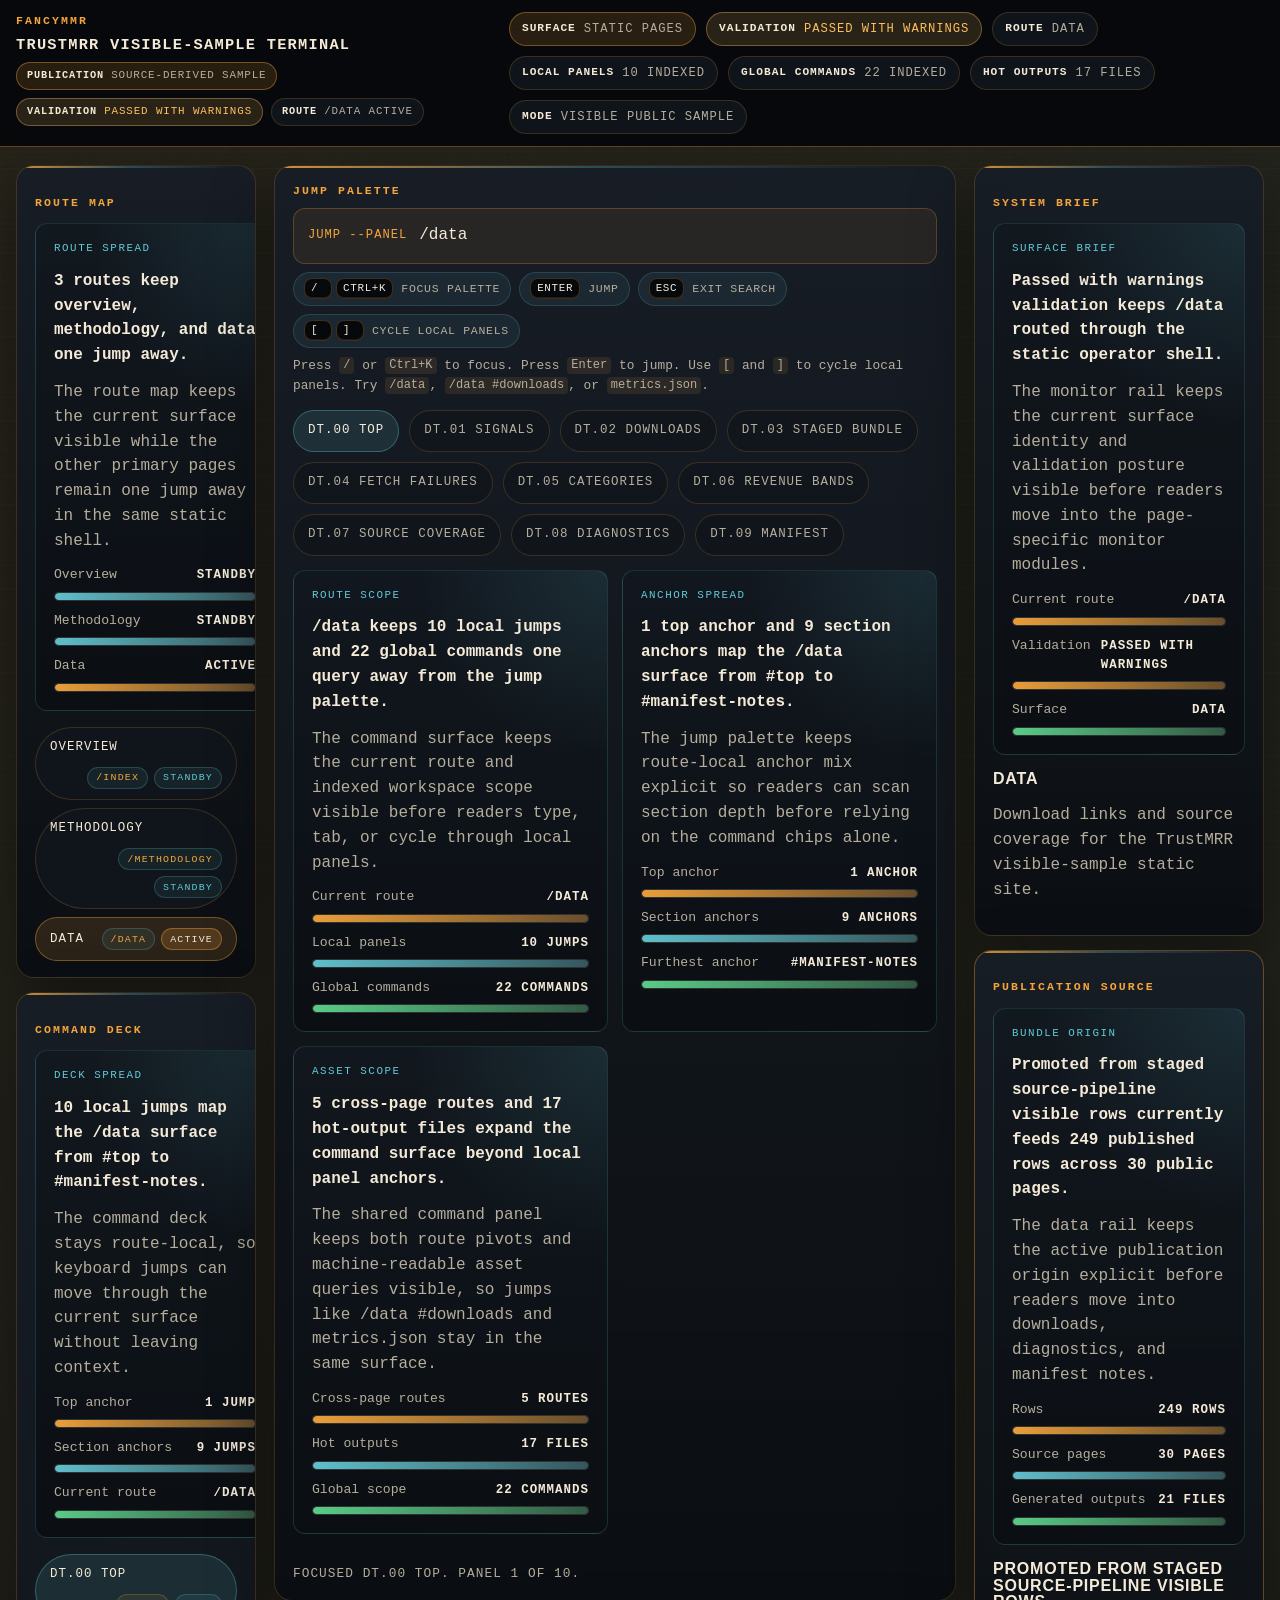
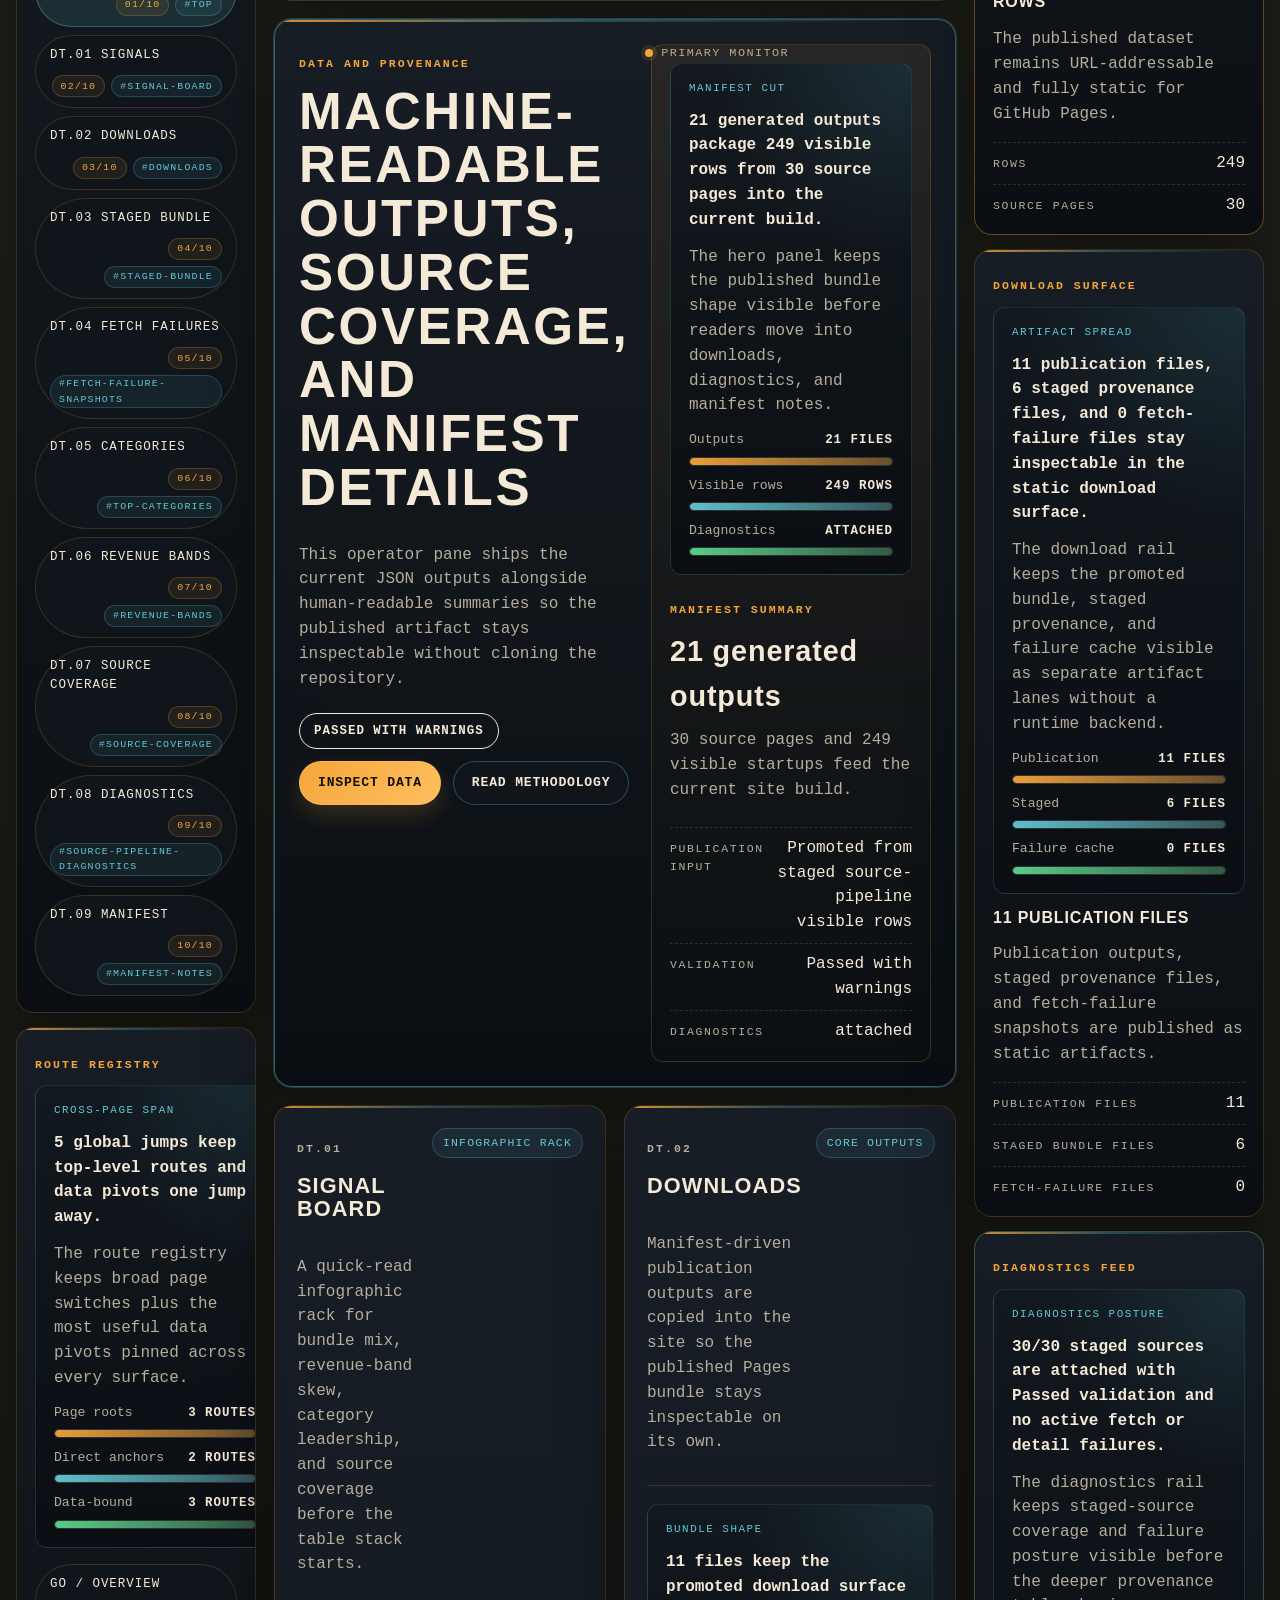
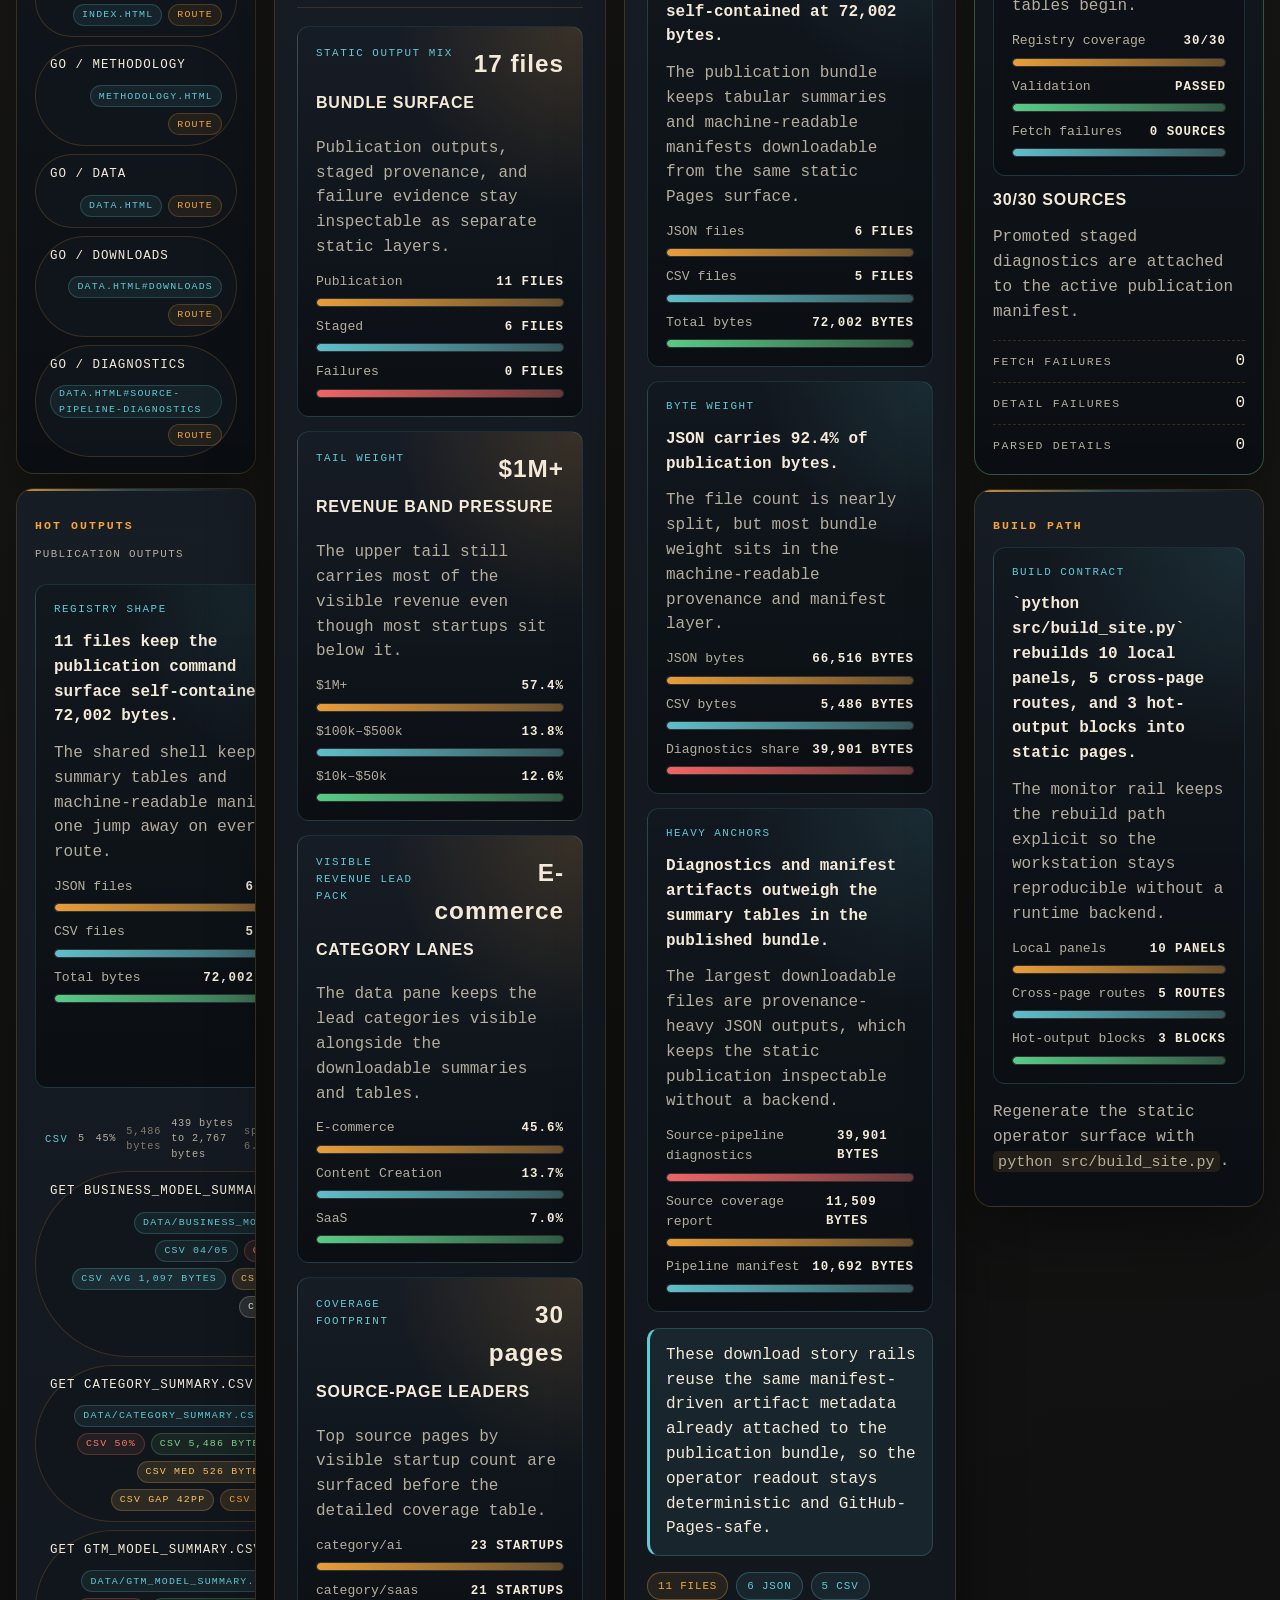
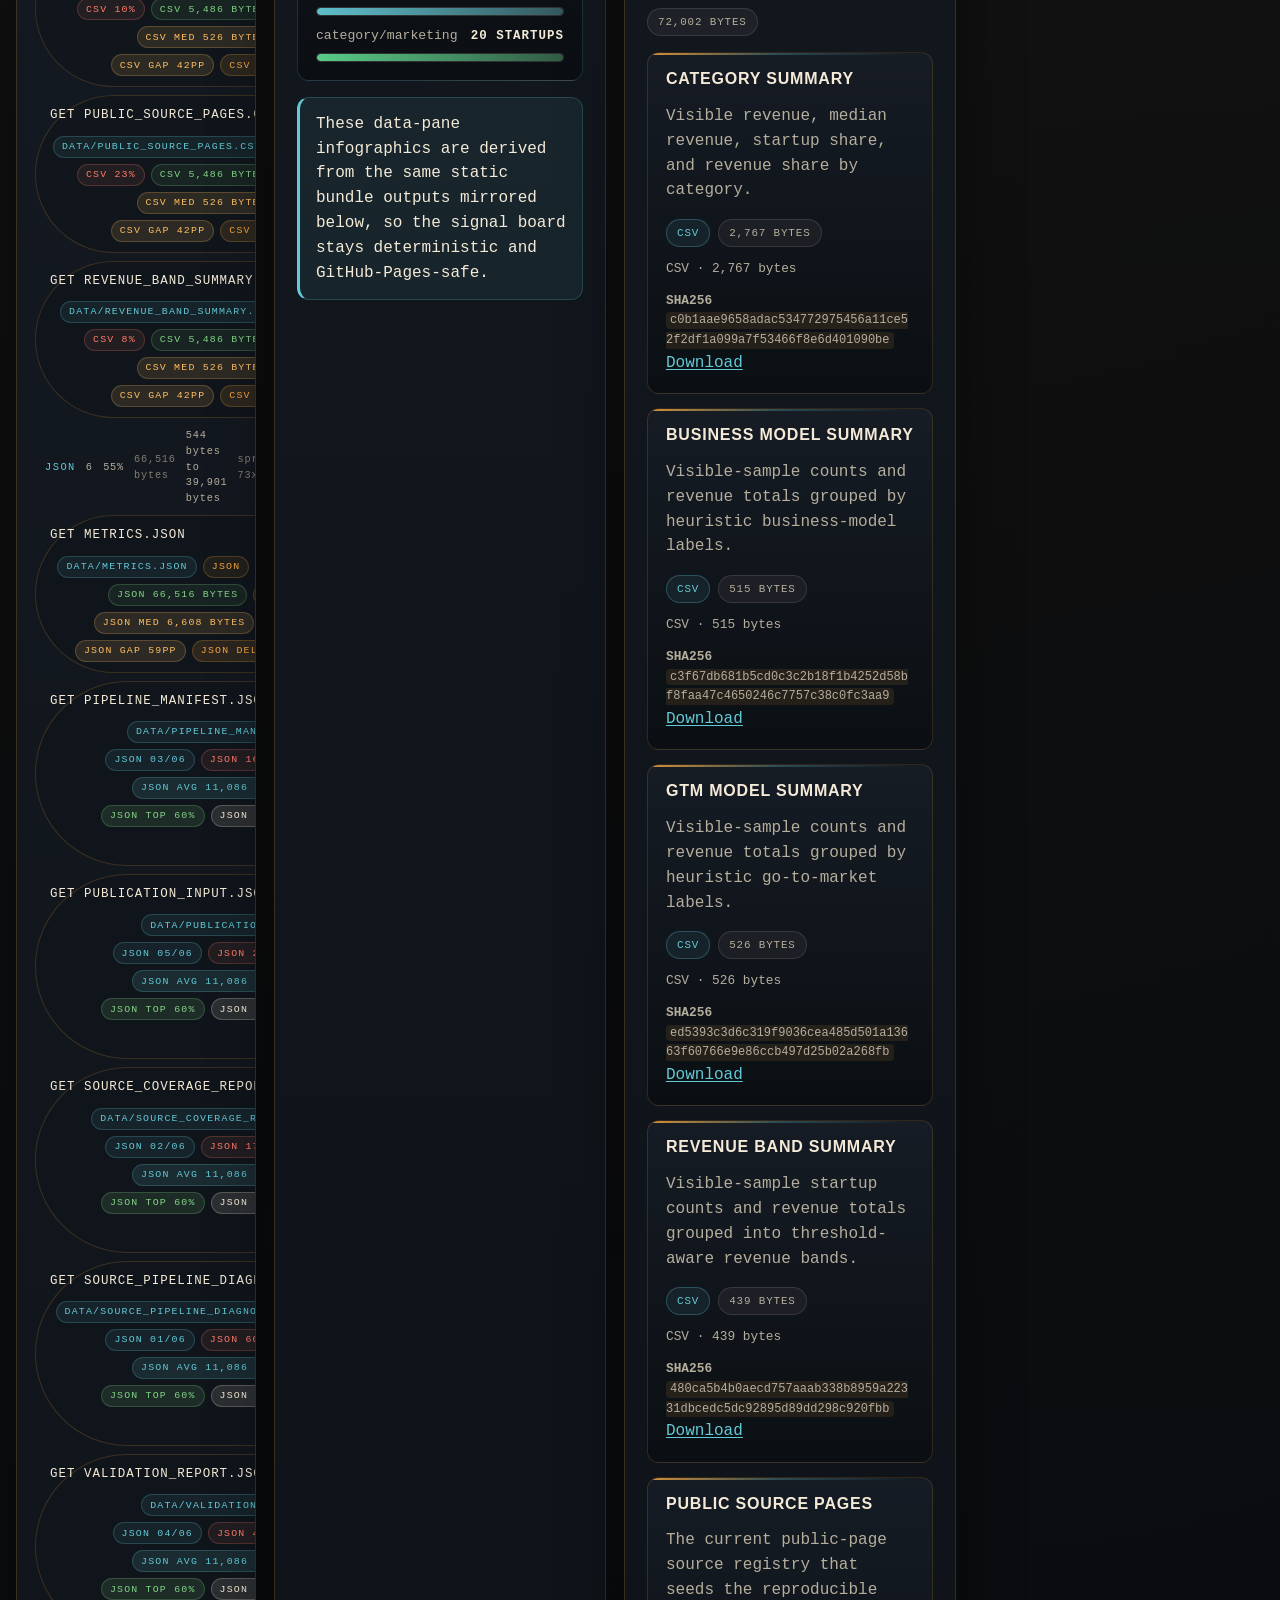
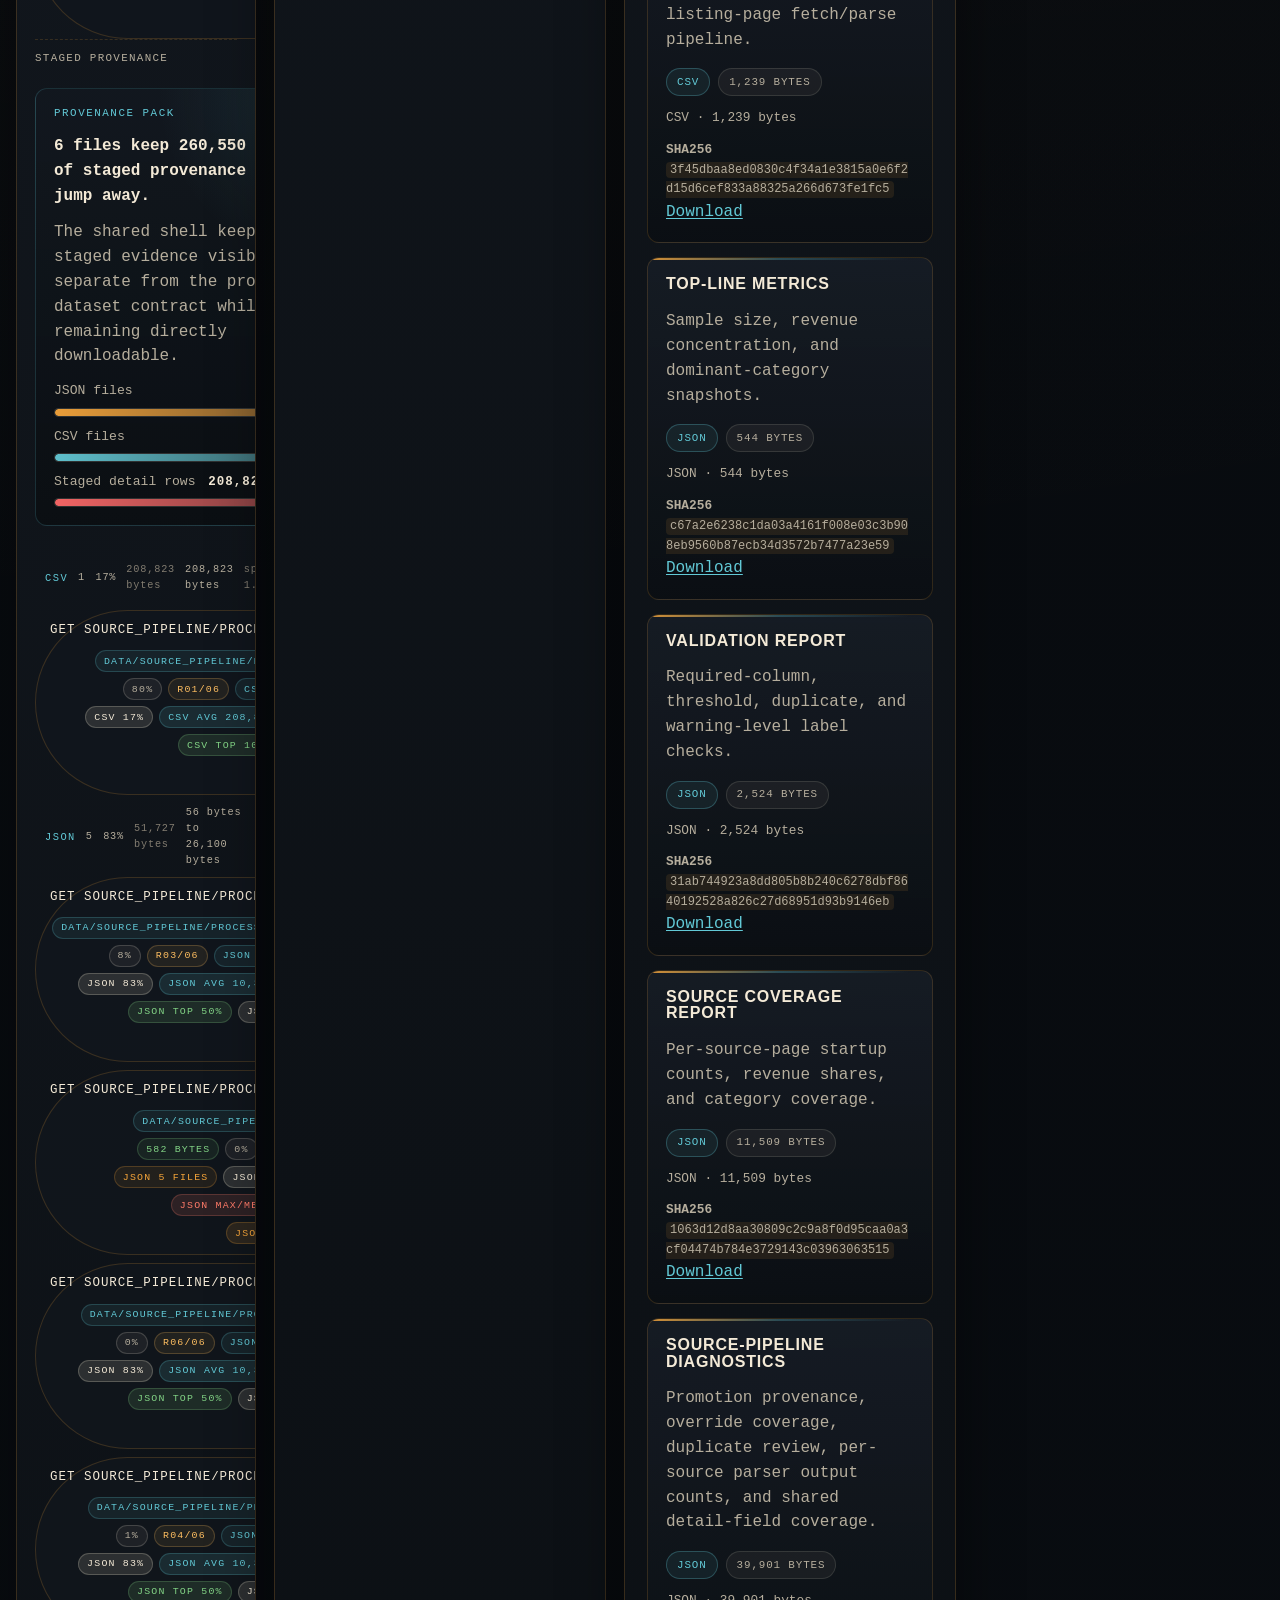
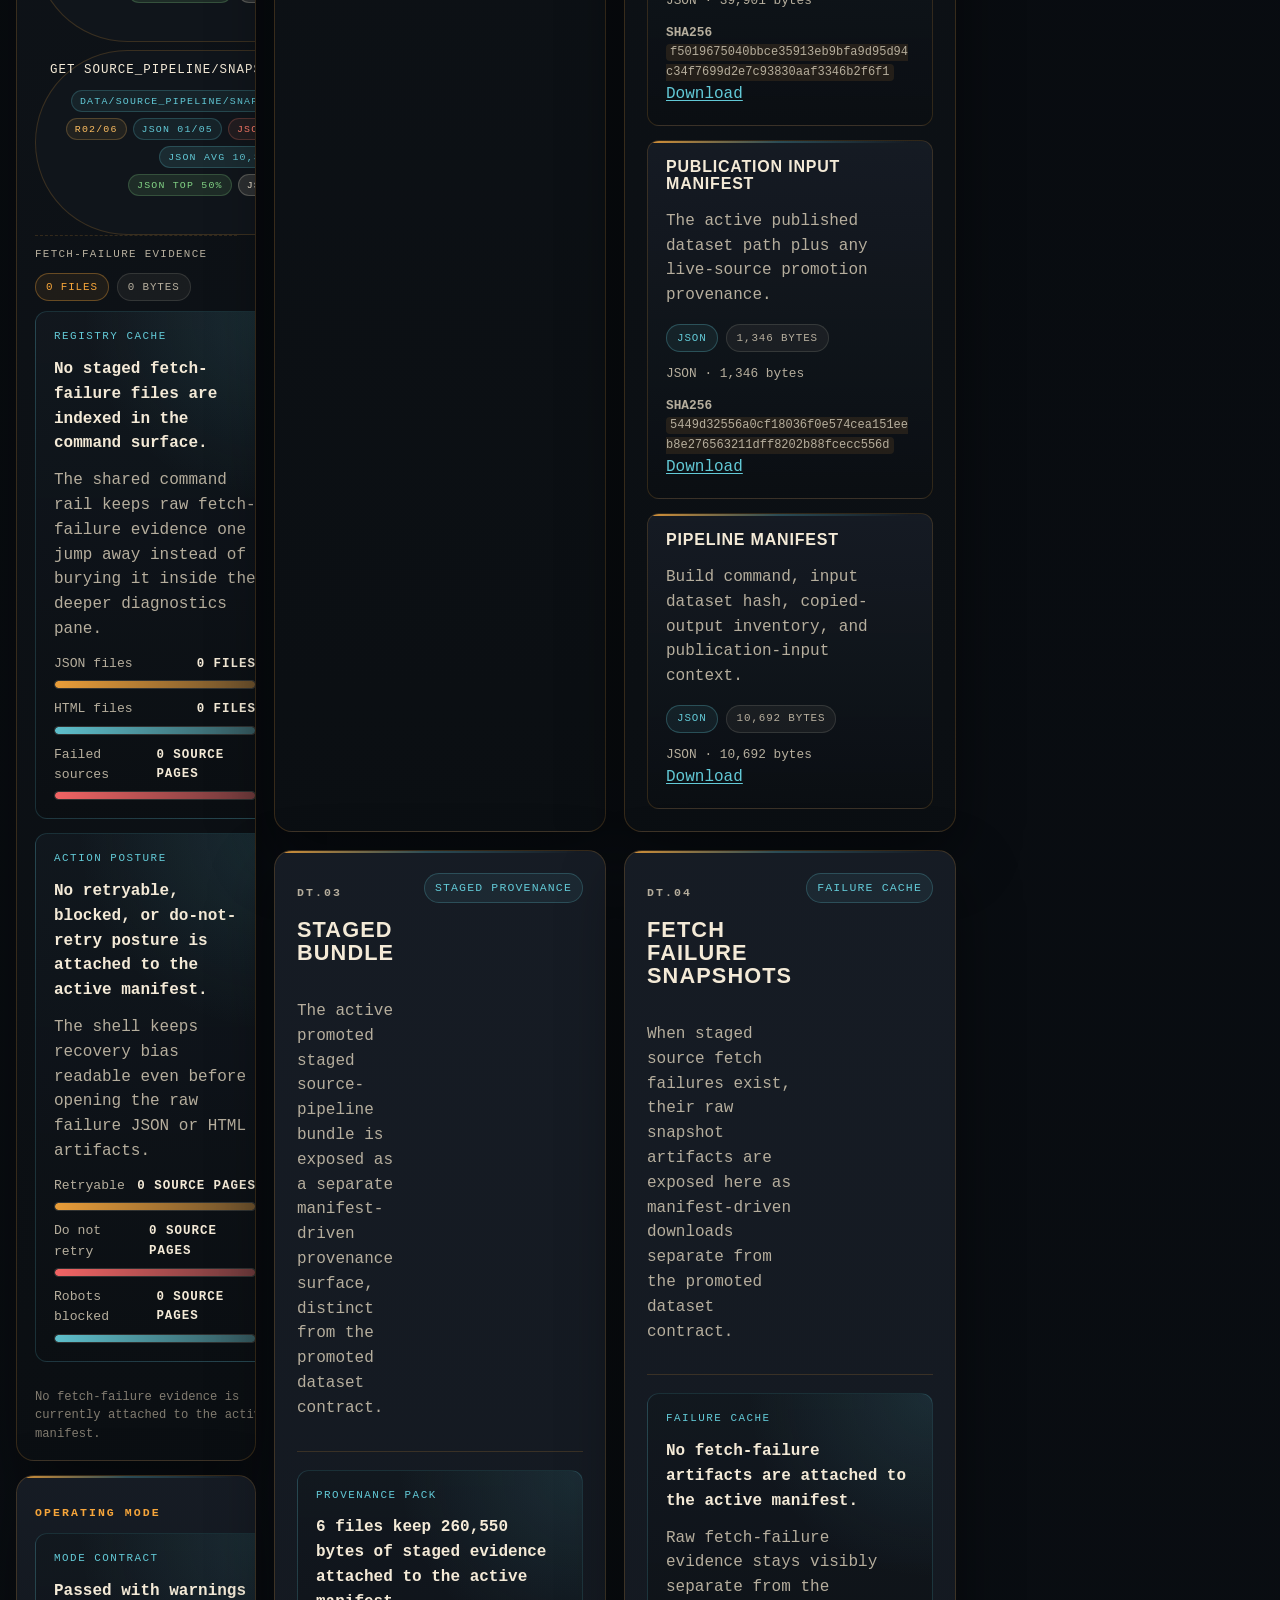
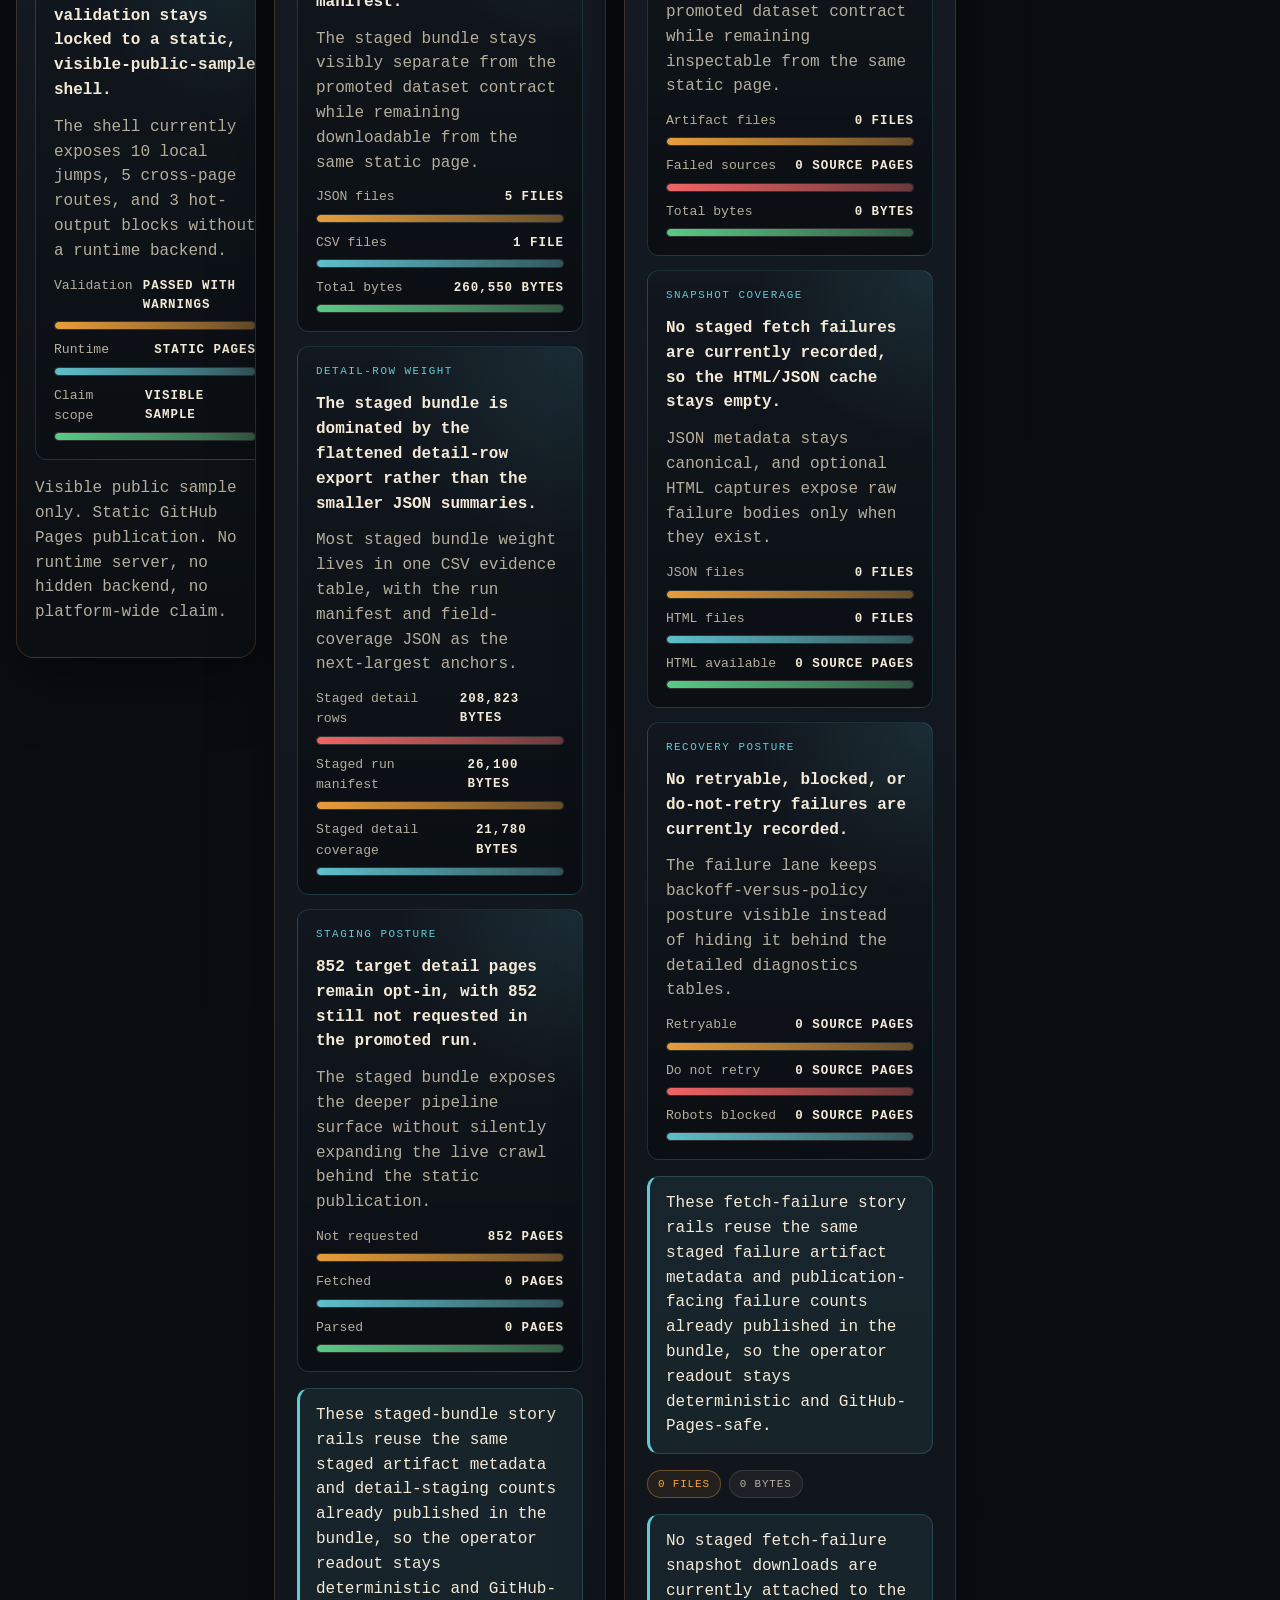
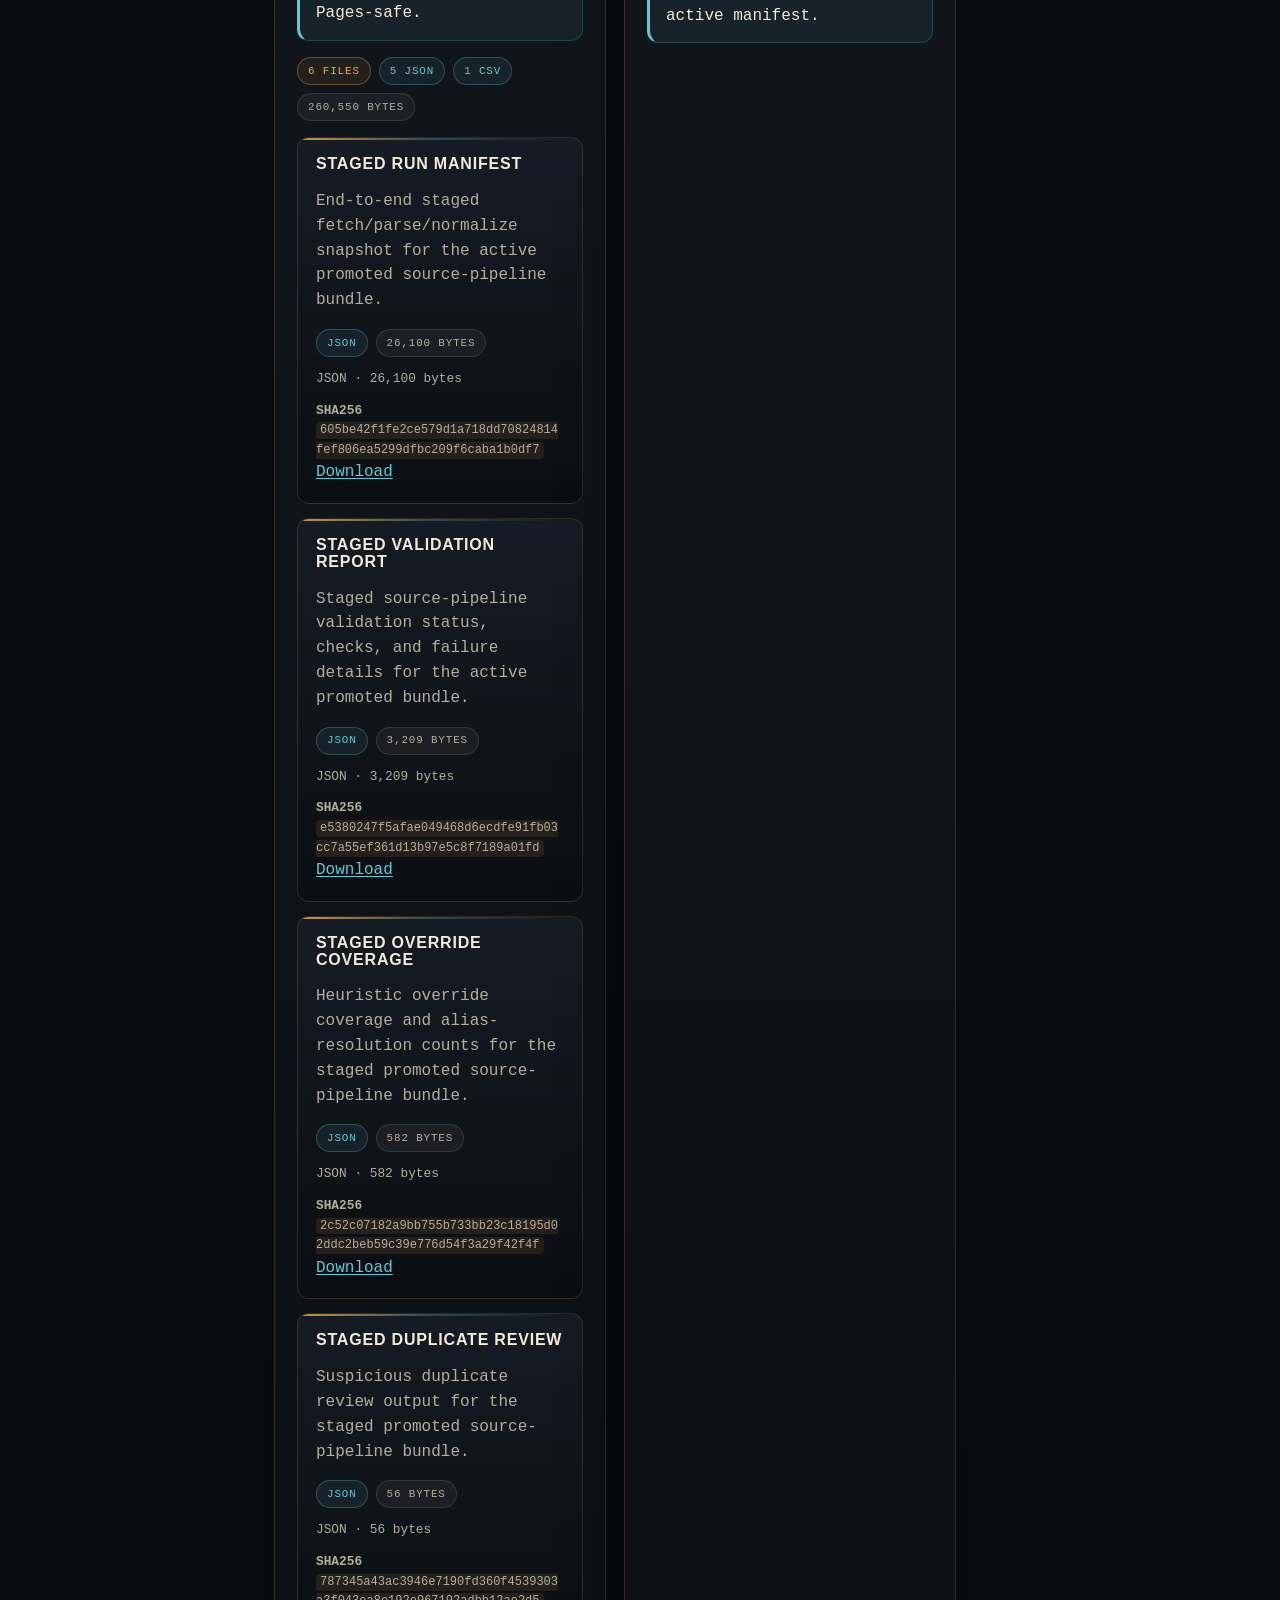
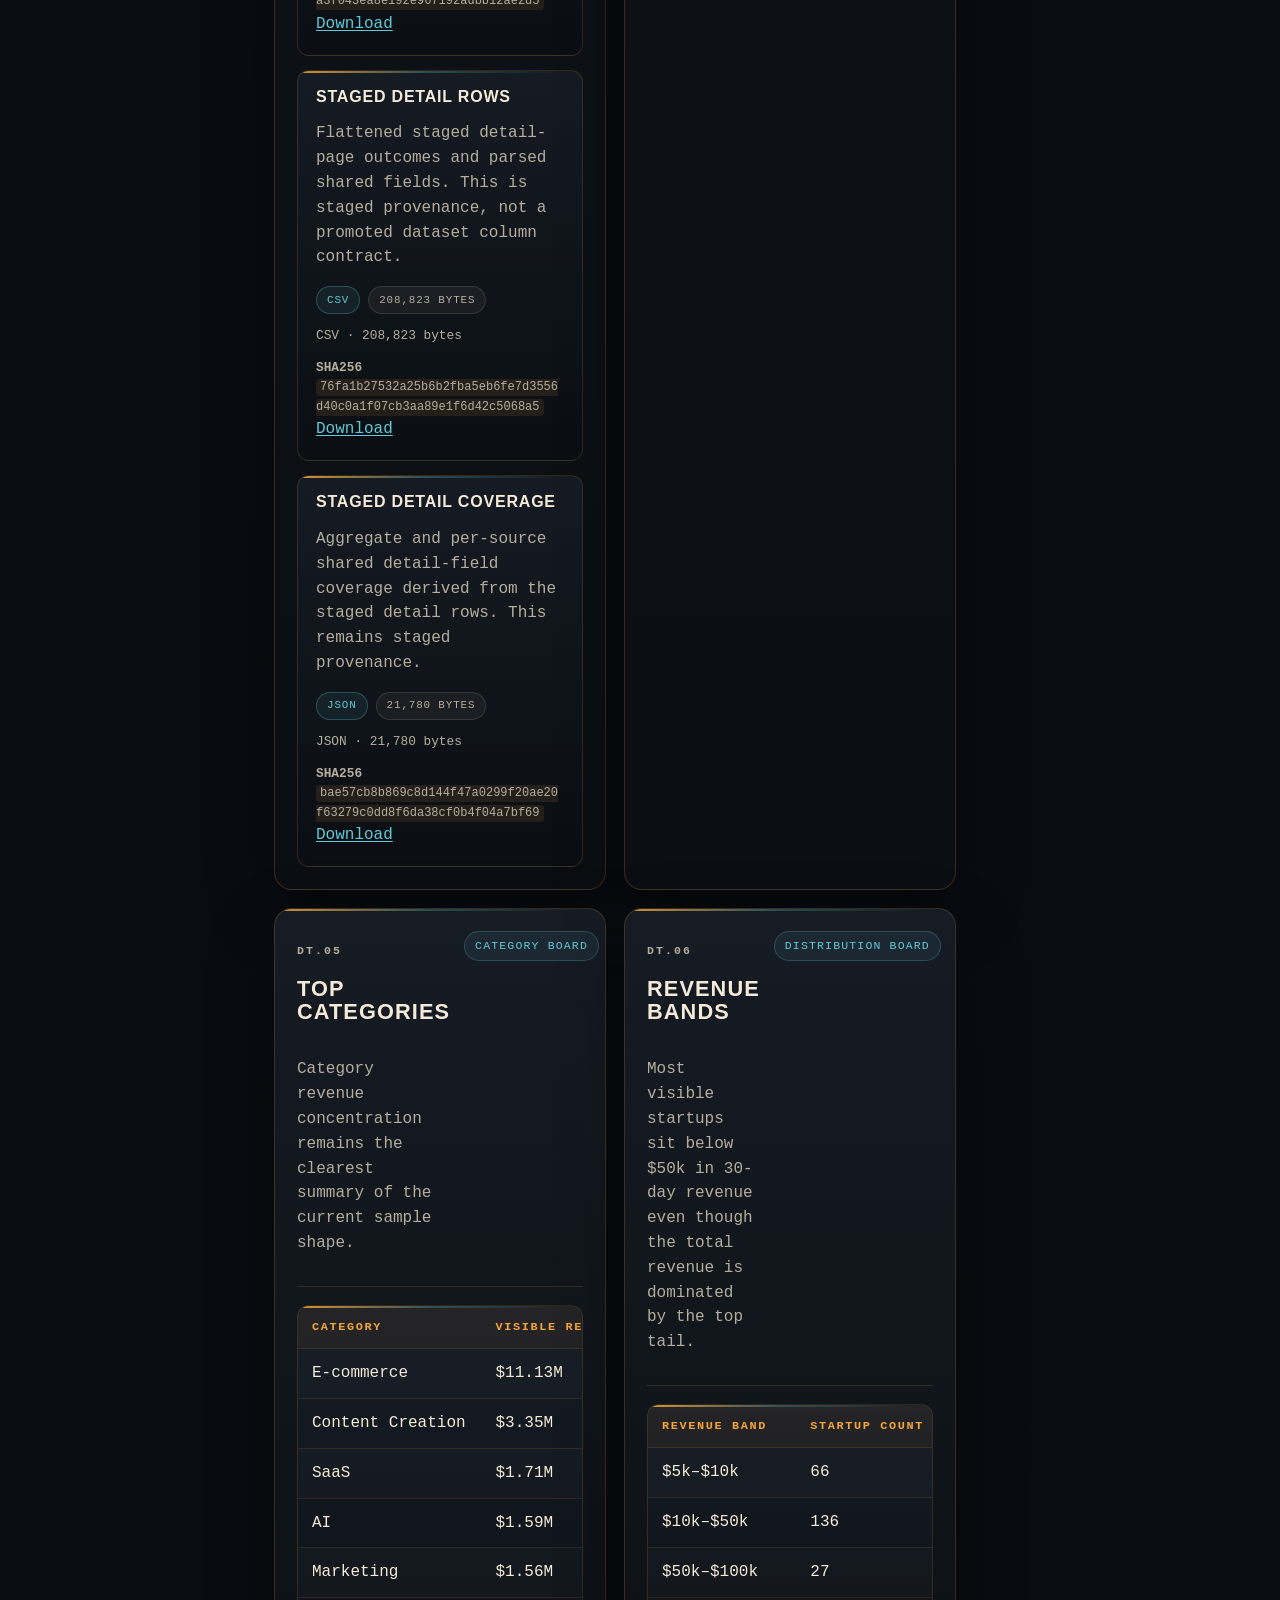
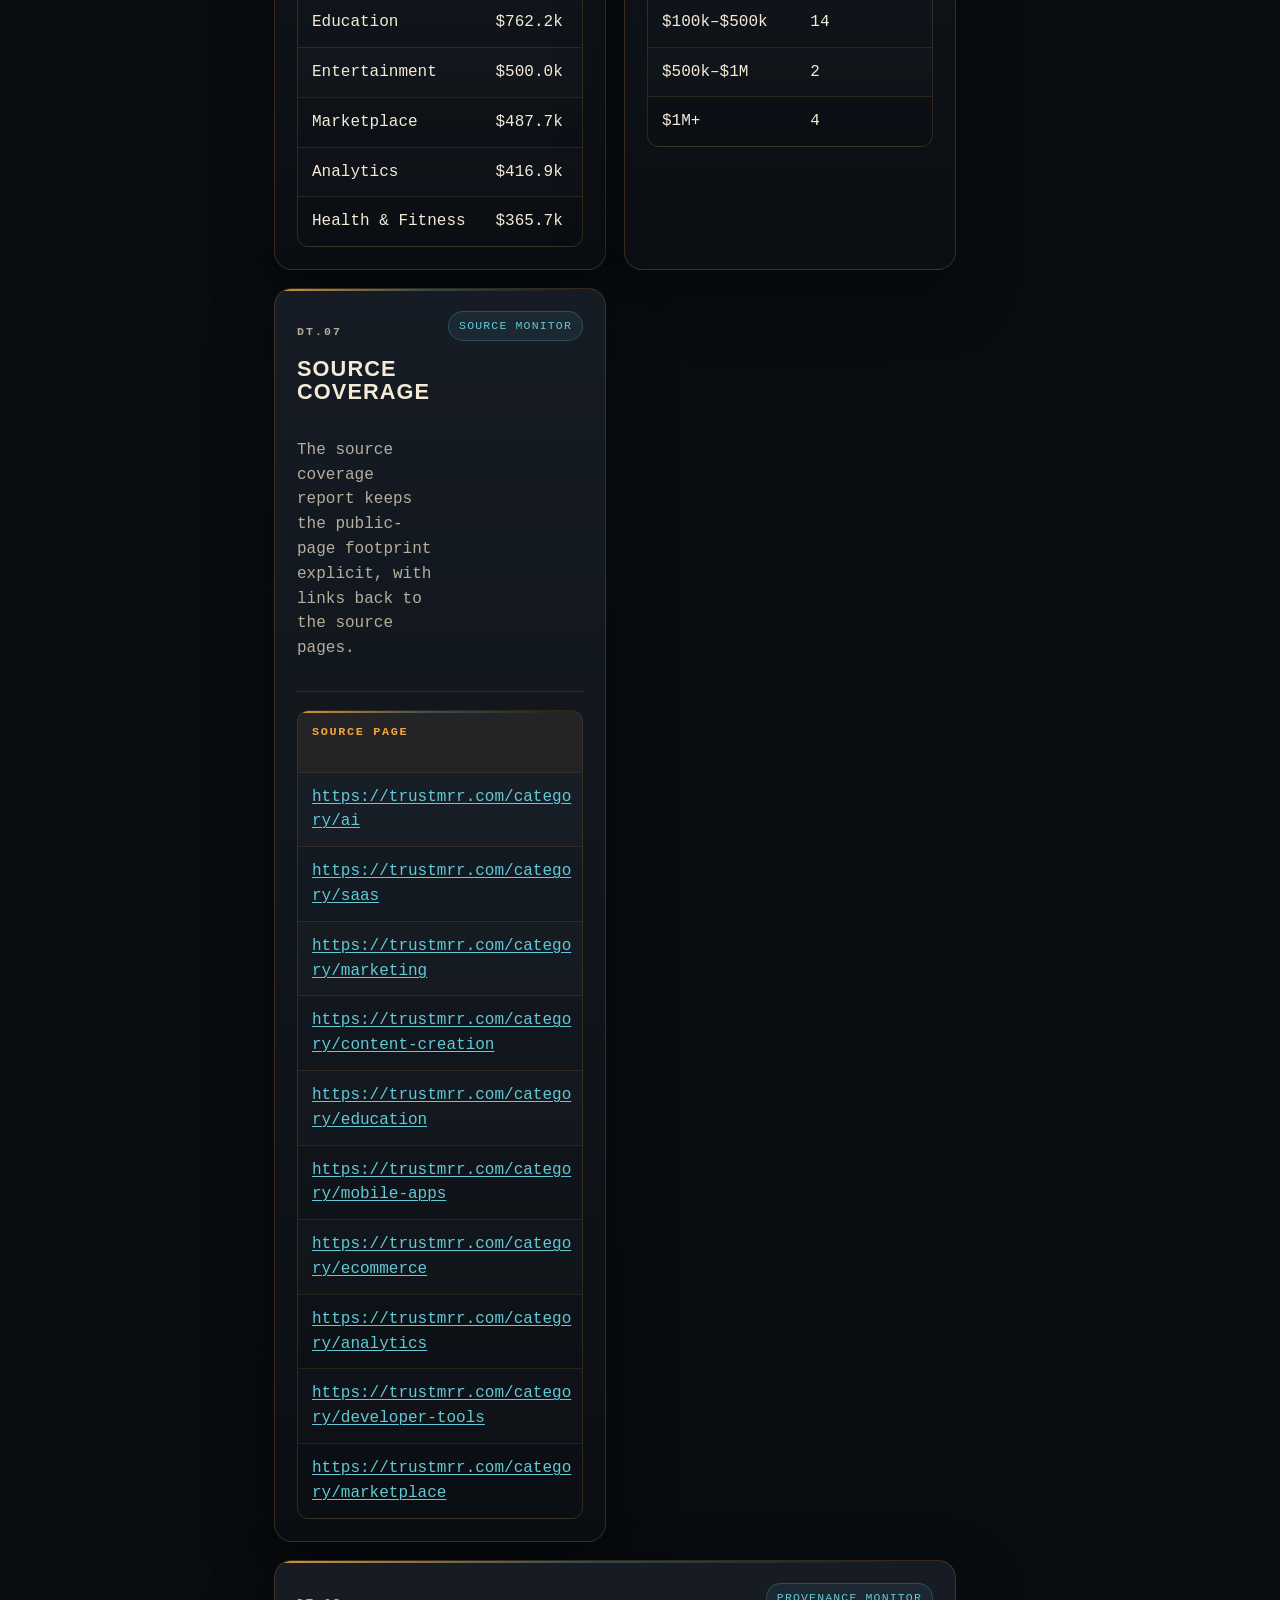
==== commit 308bf863: "Add hot-output format-byte-range badges" ====
--- a/site/data.html
+++ b/site/data.html
@@ -256,7 +256,7 @@
   </div>
 </aside>
 </div>
-  <nav class="rail-command-links" aria-label="Publication outputs"><div class="rail-command-divider"><span class="rail-command-divider-label">CSV</span><span class="rail-command-divider-count">5</span><span class="rail-command-divider-file-share">45%</span><span class="rail-command-divider-bytes">5,486 bytes</span><span class="rail-command-divider-range">439 bytes to 2,767 bytes</span><span class="rail-command-divider-spread">spread 6.3x</span><span class="rail-command-divider-delta">delta 2,328 bytes</span><span class="rail-command-divider-gap">gap 42pp</span><span class="rail-command-divider-top-share">top 50%</span><span class="rail-command-divider-smallest-share">min 8%</span><span class="rail-command-divider-median">med 526 bytes</span><span class="rail-command-divider-max-median">max/med 5.3x</span><span class="rail-command-divider-average">avg 1,097 bytes</span><span class="rail-command-divider-share">8%</span></div><a class="rail-command-link output-registry-link" href="data/business_model_summary.csv" data-command-label="GET business_model_summary.csv" data-command-target="data/business_model_summary.csv" data-command-kind="asset" data-command-query="business_model_summary.csv" data-command-terms="business_model_summary.csv data/business_model_summary.csv business_model_summary.csv Publication bundle artifact copied into the static site: data/business_model_summary.csv. csv download asset"><span class="output-registry-label">GET business_model_summary.csv</span><span class="output-registry-meta"><span class="output-registry-badge output-registry-badge-target">data/business_model_summary.csv</span><span class="output-registry-badge output-registry-badge-format">CSV</span><span class="output-registry-badge output-registry-badge-bytes">515 bytes</span><span class="output-registry-badge output-registry-badge-share">1%</span><span class="output-registry-badge output-registry-badge-rank">R10/11</span><span class="output-registry-badge output-registry-badge-format-rank">CSV 04/05</span><span class="output-registry-badge output-registry-badge-format-share">CSV 9%</span><span class="output-registry-badge output-registry-badge-format-total">CSV 5,486 bytes</span><span class="output-registry-badge output-registry-badge-format-count">CSV 5 files</span><span class="output-registry-badge output-registry-badge-format-file-share">CSV 45%</span><span class="output-registry-badge output-registry-badge-format-average-size">CSV avg 1,097 bytes</span><span class="output-registry-badge output-registry-badge-format-median-size">CSV med 526 bytes</span><span class="output-registry-badge output-registry-badge-format-max-median">CSV max/med 5.3x</span><span class="output-registry-badge output-registry-badge-format-top-share">CSV top 50%</span><span class="output-registry-badge output-registry-badge-format-smallest-share">CSV min 8%</span><span class="output-registry-badge output-registry-badge-format-share-gap">CSV gap 42pp</span><span class="output-registry-badge output-registry-badge-format-byte-delta">CSV delta 2,328 bytes</span></span></a><a class="rail-command-link output-registry-link" href="data/category_summary.csv" data-command-label="GET category_summary.csv" data-command-target="data/category_summary.csv" data-command-kind="asset" data-command-query="category_summary.csv" data-command-terms="category_summary.csv data/category_summary.csv category_summary.csv Publication bundle artifact copied into the static site: data/category_summary.csv. csv download asset"><span class="output-registry-label">GET category_summary.csv</span><span class="output-registry-meta"><span class="output-registry-badge output-registry-badge-target">data/category_summary.csv</span><span class="output-registry-badge output-registry-badge-format">CSV</span><span class="output-registry-badge output-registry-badge-bytes">2,767 bytes</span><span class="output-registry-badge output-registry-badge-share">4%</span><span class="output-registry-badge output-registry-badge-rank">R04/11</span><span class="output-registry-badge output-registry-badge-format-rank">CSV 01/05</span><span class="output-registry-badge output-registry-badge-format-share">CSV 50%</span><span class="output-registry-badge output-registry-badge-format-total">CSV 5,486 bytes</span><span class="output-registry-badge output-registry-badge-format-count">CSV 5 files</span><span class="output-registry-badge output-registry-badge-format-file-share">CSV 45%</span><span class="output-registry-badge output-registry-badge-format-average-size">CSV avg 1,097 bytes</span><span class="output-registry-badge output-registry-badge-format-median-size">CSV med 526 bytes</span><span class="output-registry-badge output-registry-badge-format-max-median">CSV max/med 5.3x</span><span class="output-registry-badge output-registry-badge-format-top-share">CSV top 50%</span><span class="output-registry-badge output-registry-badge-format-smallest-share">CSV min 8%</span><span class="output-registry-badge output-registry-badge-format-share-gap">CSV gap 42pp</span><span class="output-registry-badge output-registry-badge-format-byte-delta">CSV delta 2,328 bytes</span></span></a><a class="rail-command-link output-registry-link" href="data/gtm_model_summary.csv" data-command-label="GET gtm_model_summary.csv" data-command-target="data/gtm_model_summary.csv" data-command-kind="asset" data-command-query="gtm_model_summary.csv" data-command-terms="gtm_model_summary.csv data/gtm_model_summary.csv gtm_model_summary.csv Publication bundle artifact copied into the static site: data/gtm_model_summary.csv. csv download asset"><span class="output-registry-label">GET gtm_model_summary.csv</span><span class="output-registry-meta"><span class="output-registry-badge output-registry-badge-target">data/gtm_model_summary.csv</span><span class="output-registry-badge output-registry-badge-format">CSV</span><span class="output-registry-badge output-registry-badge-bytes">526 bytes</span><span class="output-registry-badge output-registry-badge-share">1%</span><span class="output-registry-badge output-registry-badge-rank">R09/11</span><span class="output-registry-badge output-registry-badge-format-rank">CSV 03/05</span><span class="output-registry-badge output-registry-badge-format-share">CSV 10%</span><span class="output-registry-badge output-registry-badge-format-total">CSV 5,486 bytes</span><span class="output-registry-badge output-registry-badge-format-count">CSV 5 files</span><span class="output-registry-badge output-registry-badge-format-file-share">CSV 45%</span><span class="output-registry-badge output-registry-badge-format-average-size">CSV avg 1,097 bytes</span><span class="output-registry-badge output-registry-badge-format-median-size">CSV med 526 bytes</span><span class="output-registry-badge output-registry-badge-format-max-median">CSV max/med 5.3x</span><span class="output-registry-badge output-registry-badge-format-top-share">CSV top 50%</span><span class="output-registry-badge output-registry-badge-format-smallest-share">CSV min 8%</span><span class="output-registry-badge output-registry-badge-format-share-gap">CSV gap 42pp</span><span class="output-registry-badge output-registry-badge-format-byte-delta">CSV delta 2,328 bytes</span></span></a><a class="rail-command-link output-registry-link" href="data/public_source_pages.csv" data-command-label="GET public_source_pages.csv" data-command-target="data/public_source_pages.csv" data-command-kind="asset" data-command-query="public_source_pages.csv" data-command-terms="public_source_pages.csv data/public_source_pages.csv public_source_pages.csv Publication bundle artifact copied into the static site: data/public_source_pages.csv. csv download asset"><span class="output-registry-label">GET public_source_pages.csv</span><span class="output-registry-meta"><span class="output-registry-badge output-registry-badge-target">data/public_source_pages.csv</span><span class="output-registry-badge output-registry-badge-format">CSV</span><span class="output-registry-badge output-registry-badge-bytes">1,239 bytes</span><span class="output-registry-badge output-registry-badge-share">2%</span><span class="output-registry-badge output-registry-badge-rank">R07/11</span><span class="output-registry-badge output-registry-badge-format-rank">CSV 02/05</span><span class="output-registry-badge output-registry-badge-format-share">CSV 23%</span><span class="output-registry-badge output-registry-badge-format-total">CSV 5,486 bytes</span><span class="output-registry-badge output-registry-badge-format-count">CSV 5 files</span><span class="output-registry-badge output-registry-badge-format-file-share">CSV 45%</span><span class="output-registry-badge output-registry-badge-format-average-size">CSV avg 1,097 bytes</span><span class="output-registry-badge output-registry-badge-format-median-size">CSV med 526 bytes</span><span class="output-registry-badge output-registry-badge-format-max-median">CSV max/med 5.3x</span><span class="output-registry-badge output-registry-badge-format-top-share">CSV top 50%</span><span class="output-registry-badge output-registry-badge-format-smallest-share">CSV min 8%</span><span class="output-registry-badge output-registry-badge-format-share-gap">CSV gap 42pp</span><span class="output-registry-badge output-registry-badge-format-byte-delta">CSV delta 2,328 bytes</span></span></a><a class="rail-command-link output-registry-link" href="data/revenue_band_summary.csv" data-command-label="GET revenue_band_summary.csv" data-command-target="data/revenue_band_summary.csv" data-command-kind="asset" data-command-query="revenue_band_summary.csv" data-command-terms="revenue_band_summary.csv data/revenue_band_summary.csv revenue_band_summary.csv Publication bundle artifact copied into the static site: data/revenue_band_summary.csv. csv download asset"><span class="output-registry-label">GET revenue_band_summary.csv</span><span class="output-registry-meta"><span class="output-registry-badge output-registry-badge-target">data/revenue_band_summary.csv</span><span class="output-registry-badge output-registry-badge-format">CSV</span><span class="output-registry-badge output-registry-badge-bytes">439 bytes</span><span class="output-registry-badge output-registry-badge-share">1%</span><span class="output-registry-badge output-registry-badge-rank">R11/11</span><span class="output-registry-badge output-registry-badge-format-rank">CSV 05/05</span><span class="output-registry-badge output-registry-badge-format-share">CSV 8%</span><span class="output-registry-badge output-registry-badge-format-total">CSV 5,486 bytes</span><span class="output-registry-badge output-registry-badge-format-count">CSV 5 files</span><span class="output-registry-badge output-registry-badge-format-file-share">CSV 45%</span><span class="output-registry-badge output-registry-badge-format-average-size">CSV avg 1,097 bytes</span><span class="output-registry-badge output-registry-badge-format-median-size">CSV med 526 bytes</span><span class="output-registry-badge output-registry-badge-format-max-median">CSV max/med 5.3x</span><span class="output-registry-badge output-registry-badge-format-top-share">CSV top 50%</span><span class="output-registry-badge output-registry-badge-format-smallest-share">CSV min 8%</span><span class="output-registry-badge output-registry-badge-format-share-gap">CSV gap 42pp</span><span class="output-registry-badge output-registry-badge-format-byte-delta">CSV delta 2,328 bytes</span></span></a><div class="rail-command-divider"><span class="rail-command-divider-label">JSON</span><span class="rail-command-divider-count">6</span><span class="rail-command-divider-file-share">55%</span><span class="rail-command-divider-bytes">66,516 bytes</span><span class="rail-command-divider-range">544 bytes to 39,901 bytes</span><span class="rail-command-divider-spread">spread 73x</span><span class="rail-command-divider-delta">delta 39,357 bytes</span><span class="rail-command-divider-gap">gap 59pp</span><span class="rail-command-divider-top-share">top 60%</span><span class="rail-command-divider-smallest-share">min 1%</span><span class="rail-command-divider-median">med 6,608 bytes</span><span class="rail-command-divider-max-median">max/med 6.0x</span><span class="rail-command-divider-average">avg 11,086 bytes</span><span class="rail-command-divider-share">92%</span></div><a class="rail-command-link output-registry-link" href="data/metrics.json" data-command-label="GET metrics.json" data-command-target="data/metrics.json" data-command-kind="asset" data-command-query="metrics.json" data-command-terms="metrics.json data/metrics.json metrics.json Publication bundle artifact copied into the static site: data/metrics.json. json download asset"><span class="output-registry-label">GET metrics.json</span><span class="output-registry-meta"><span class="output-registry-badge output-registry-badge-target">data/metrics.json</span><span class="output-registry-badge output-registry-badge-format">JSON</span><span class="output-registry-badge output-registry-badge-bytes">544 bytes</span><span class="output-registry-badge output-registry-badge-share">1%</span><span class="output-registry-badge output-registry-badge-rank">R08/11</span><span class="output-registry-badge output-registry-badge-format-rank">JSON 06/06</span><span class="output-registry-badge output-registry-badge-format-share">JSON 1%</span><span class="output-registry-badge output-registry-badge-format-total">JSON 66,516 bytes</span><span class="output-registry-badge output-registry-badge-format-count">JSON 6 files</span><span class="output-registry-badge output-registry-badge-format-file-share">JSON 55%</span><span class="output-registry-badge output-registry-badge-format-average-size">JSON avg 11,086 bytes</span><span class="output-registry-badge output-registry-badge-format-median-size">JSON med 6,608 bytes</span><span class="output-registry-badge output-registry-badge-format-max-median">JSON max/med 6.0x</span><span class="output-registry-badge output-registry-badge-format-top-share">JSON top 60%</span><span class="output-registry-badge output-registry-badge-format-smallest-share">JSON min 1%</span><span class="output-registry-badge output-registry-badge-format-share-gap">JSON gap 59pp</span><span class="output-registry-badge output-registry-badge-format-byte-delta">JSON delta 39,357 bytes</span></span></a><a class="rail-command-link output-registry-link" href="data/pipeline_manifest.json" data-command-label="GET pipeline_manifest.json" data-command-target="data/pipeline_manifest.json" data-command-kind="asset" data-command-query="pipeline_manifest.json" data-command-terms="pipeline_manifest.json data/pipeline_manifest.json pipeline_manifest.json Active pipeline manifest for the current static publication bundle. json download asset"><span class="output-registry-label">GET pipeline_manifest.json</span><span class="output-registry-meta"><span class="output-registry-badge output-registry-badge-target">data/pipeline_manifest.json</span><span class="output-registry-badge output-registry-badge-format">JSON</span><span class="output-registry-badge output-registry-badge-bytes">10,692 bytes</span><span class="output-registry-badge output-registry-badge-share">15%</span><span class="output-registry-badge output-registry-badge-rank">R03/11</span><span class="output-registry-badge output-registry-badge-format-rank">JSON 03/06</span><span class="output-registry-badge output-registry-badge-format-share">JSON 16%</span><span class="output-registry-badge output-registry-badge-format-total">JSON 66,516 bytes</span><span class="output-registry-badge output-registry-badge-format-count">JSON 6 files</span><span class="output-registry-badge output-registry-badge-format-file-share">JSON 55%</span><span class="output-registry-badge output-registry-badge-format-average-size">JSON avg 11,086 bytes</span><span class="output-registry-badge output-registry-badge-format-median-size">JSON med 6,608 bytes</span><span class="output-registry-badge output-registry-badge-format-max-median">JSON max/med 6.0x</span><span class="output-registry-badge output-registry-badge-format-top-share">JSON top 60%</span><span class="output-registry-badge output-registry-badge-format-smallest-share">JSON min 1%</span><span class="output-registry-badge output-registry-badge-format-share-gap">JSON gap 59pp</span><span class="output-registry-badge output-registry-badge-format-byte-delta">JSON delta 39,357 bytes</span></span></a><a class="rail-command-link output-registry-link" href="data/publication_input.json" data-command-label="GET publication_input.json" data-command-target="data/publication_input.json" data-command-kind="asset" data-command-query="publication_input.json" data-command-terms="publication_input.json data/publication_input.json publication_input.json Publication bundle artifact copied into the static site: data/publication_input.json. json download asset"><span class="output-registry-label">GET publication_input.json</span><span class="output-registry-meta"><span class="output-registry-badge output-registry-badge-target">data/publication_input.json</span><span class="output-registry-badge output-registry-badge-format">JSON</span><span class="output-registry-badge output-registry-badge-bytes">1,346 bytes</span><span class="output-registry-badge output-registry-badge-share">2%</span><span class="output-registry-badge output-registry-badge-rank">R06/11</span><span class="output-registry-badge output-registry-badge-format-rank">JSON 05/06</span><span class="output-registry-badge output-registry-badge-format-share">JSON 2%</span><span class="output-registry-badge output-registry-badge-format-total">JSON 66,516 bytes</span><span class="output-registry-badge output-registry-badge-format-count">JSON 6 files</span><span class="output-registry-badge output-registry-badge-format-file-share">JSON 55%</span><span class="output-registry-badge output-registry-badge-format-average-size">JSON avg 11,086 bytes</span><span class="output-registry-badge output-registry-badge-format-median-size">JSON med 6,608 bytes</span><span class="output-registry-badge output-registry-badge-format-max-median">JSON max/med 6.0x</span><span class="output-registry-badge output-registry-badge-format-top-share">JSON top 60%</span><span class="output-registry-badge output-registry-badge-format-smallest-share">JSON min 1%</span><span class="output-registry-badge output-registry-badge-format-share-gap">JSON gap 59pp</span><span class="output-registry-badge output-registry-badge-format-byte-delta">JSON delta 39,357 bytes</span></span></a><a class="rail-command-link output-registry-link" href="data/source_coverage_report.json" data-command-label="GET source_coverage_report.json" data-command-target="data/source_coverage_report.json" data-command-kind="asset" data-command-query="source_coverage_report.json" data-command-terms="source_coverage_report.json data/source_coverage_report.json source_coverage_report.json Publication bundle artifact copied into the static site: data/source_coverage_report.json. json download asset"><span class="output-registry-label">GET source_coverage_report.json</span><span class="output-registry-meta"><span class="output-registry-badge output-registry-badge-target">data/source_coverage_report.json</span><span class="output-registry-badge output-registry-badge-format">JSON</span><span class="output-registry-badge output-registry-badge-bytes">11,509 bytes</span><span class="output-registry-badge output-registry-badge-share">16%</span><span class="output-registry-badge output-registry-badge-rank">R02/11</span><span class="output-registry-badge output-registry-badge-format-rank">JSON 02/06</span><span class="output-registry-badge output-registry-badge-format-share">JSON 17%</span><span class="output-registry-badge output-registry-badge-format-total">JSON 66,516 bytes</span><span class="output-registry-badge output-registry-badge-format-count">JSON 6 files</span><span class="output-registry-badge output-registry-badge-format-file-share">JSON 55%</span><span class="output-registry-badge output-registry-badge-format-average-size">JSON avg 11,086 bytes</span><span class="output-registry-badge output-registry-badge-format-median-size">JSON med 6,608 bytes</span><span class="output-registry-badge output-registry-badge-format-max-median">JSON max/med 6.0x</span><span class="output-registry-badge output-registry-badge-format-top-share">JSON top 60%</span><span class="output-registry-badge output-registry-badge-format-smallest-share">JSON min 1%</span><span class="output-registry-badge output-registry-badge-format-share-gap">JSON gap 59pp</span><span class="output-registry-badge output-registry-badge-format-byte-delta">JSON delta 39,357 bytes</span></span></a><a class="rail-command-link output-registry-link" href="data/source_pipeline_diagnostics.json" data-command-label="GET source_pipeline_diagnostics.json" data-command-target="data/source_pipeline_diagnostics.json" data-command-kind="asset" data-command-query="source_pipeline_diagnostics.json" data-command-terms="source_pipeline_diagnostics.json data/source_pipeline_diagnostics.json source_pipeline_diagnostics.json Publication bundle artifact copied into the static site: data/source_pipeline_diagnostics.json. json download asset"><span class="output-registry-label">GET source_pipeline_diagnostics.json</span><span class="output-registry-meta"><span class="output-registry-badge output-registry-badge-target">data/source_pipeline_diagnostics.json</span><span class="output-registry-badge output-registry-badge-format">JSON</span><span class="output-registry-badge output-registry-badge-bytes">39,901 bytes</span><span class="output-registry-badge output-registry-badge-share">55%</span><span class="output-registry-badge output-registry-badge-rank">R01/11</span><span class="output-registry-badge output-registry-badge-format-rank">JSON 01/06</span><span class="output-registry-badge output-registry-badge-format-share">JSON 60%</span><span class="output-registry-badge output-registry-badge-format-total">JSON 66,516 bytes</span><span class="output-registry-badge output-registry-badge-format-count">JSON 6 files</span><span class="output-registry-badge output-registry-badge-format-file-share">JSON 55%</span><span class="output-registry-badge output-registry-badge-format-average-size">JSON avg 11,086 bytes</span><span class="output-registry-badge output-registry-badge-format-median-size">JSON med 6,608 bytes</span><span class="output-registry-badge output-registry-badge-format-max-median">JSON max/med 6.0x</span><span class="output-registry-badge output-registry-badge-format-top-share">JSON top 60%</span><span class="output-registry-badge output-registry-badge-format-smallest-share">JSON min 1%</span><span class="output-registry-badge output-registry-badge-format-share-gap">JSON gap 59pp</span><span class="output-registry-badge output-registry-badge-format-byte-delta">JSON delta 39,357 bytes</span></span></a><a class="rail-command-link output-registry-link" href="data/validation_report.json" data-command-label="GET validation_report.json" data-command-target="data/validation_report.json" data-command-kind="asset" data-command-query="validation_report.json" data-command-terms="validation_report.json data/validation_report.json validation_report.json Publication bundle artifact copied into the static site: data/validation_report.json. json download asset"><span class="output-registry-label">GET validation_report.json</span><span class="output-registry-meta"><span class="output-registry-badge output-registry-badge-target">data/validation_report.json</span><span class="output-registry-badge output-registry-badge-format">JSON</span><span class="output-registry-badge output-registry-badge-bytes">2,524 bytes</span><span class="output-registry-badge output-registry-badge-share">4%</span><span class="output-registry-badge output-registry-badge-rank">R05/11</span><span class="output-registry-badge output-registry-badge-format-rank">JSON 04/06</span><span class="output-registry-badge output-registry-badge-format-share">JSON 4%</span><span class="output-registry-badge output-registry-badge-format-total">JSON 66,516 bytes</span><span class="output-registry-badge output-registry-badge-format-count">JSON 6 files</span><span class="output-registry-badge output-registry-badge-format-file-share">JSON 55%</span><span class="output-registry-badge output-registry-badge-format-average-size">JSON avg 11,086 bytes</span><span class="output-registry-badge output-registry-badge-format-median-size">JSON med 6,608 bytes</span><span class="output-registry-badge output-registry-badge-format-max-median">JSON max/med 6.0x</span><span class="output-registry-badge output-registry-badge-format-top-share">JSON top 60%</span><span class="output-registry-badge output-registry-badge-format-smallest-share">JSON min 1%</span><span class="output-registry-badge output-registry-badge-format-share-gap">JSON gap 59pp</span><span class="output-registry-badge output-registry-badge-format-byte-delta">JSON delta 39,357 bytes</span></span></a></nav>
+  <nav class="rail-command-links" aria-label="Publication outputs"><div class="rail-command-divider"><span class="rail-command-divider-label">CSV</span><span class="rail-command-divider-count">5</span><span class="rail-command-divider-file-share">45%</span><span class="rail-command-divider-bytes">5,486 bytes</span><span class="rail-command-divider-range">439 bytes to 2,767 bytes</span><span class="rail-command-divider-spread">spread 6.3x</span><span class="rail-command-divider-delta">delta 2,328 bytes</span><span class="rail-command-divider-gap">gap 42pp</span><span class="rail-command-divider-top-share">top 50%</span><span class="rail-command-divider-smallest-share">min 8%</span><span class="rail-command-divider-median">med 526 bytes</span><span class="rail-command-divider-max-median">max/med 5.3x</span><span class="rail-command-divider-average">avg 1,097 bytes</span><span class="rail-command-divider-share">8%</span></div><a class="rail-command-link output-registry-link" href="data/business_model_summary.csv" data-command-label="GET business_model_summary.csv" data-command-target="data/business_model_summary.csv" data-command-kind="asset" data-command-query="business_model_summary.csv" data-command-terms="business_model_summary.csv data/business_model_summary.csv business_model_summary.csv Publication bundle artifact copied into the static site: data/business_model_summary.csv. csv download asset"><span class="output-registry-label">GET business_model_summary.csv</span><span class="output-registry-meta"><span class="output-registry-badge output-registry-badge-target">data/business_model_summary.csv</span><span class="output-registry-badge output-registry-badge-format">CSV</span><span class="output-registry-badge output-registry-badge-bytes">515 bytes</span><span class="output-registry-badge output-registry-badge-share">1%</span><span class="output-registry-badge output-registry-badge-rank">R10/11</span><span class="output-registry-badge output-registry-badge-format-rank">CSV 04/05</span><span class="output-registry-badge output-registry-badge-format-share">CSV 9%</span><span class="output-registry-badge output-registry-badge-format-total">CSV 5,486 bytes</span><span class="output-registry-badge output-registry-badge-format-count">CSV 5 files</span><span class="output-registry-badge output-registry-badge-format-file-share">CSV 45%</span><span class="output-registry-badge output-registry-badge-format-average-size">CSV avg 1,097 bytes</span><span class="output-registry-badge output-registry-badge-format-median-size">CSV med 526 bytes</span><span class="output-registry-badge output-registry-badge-format-max-median">CSV max/med 5.3x</span><span class="output-registry-badge output-registry-badge-format-top-share">CSV top 50%</span><span class="output-registry-badge output-registry-badge-format-smallest-share">CSV min 8%</span><span class="output-registry-badge output-registry-badge-format-share-gap">CSV gap 42pp</span><span class="output-registry-badge output-registry-badge-format-byte-delta">CSV delta 2,328 bytes</span><span class="output-registry-badge output-registry-badge-format-byte-range">CSV 439 bytes to 2,767 bytes</span></span></a><a class="rail-command-link output-registry-link" href="data/category_summary.csv" data-command-label="GET category_summary.csv" data-command-target="data/category_summary.csv" data-command-kind="asset" data-command-query="category_summary.csv" data-command-terms="category_summary.csv data/category_summary.csv category_summary.csv Publication bundle artifact copied into the static site: data/category_summary.csv. csv download asset"><span class="output-registry-label">GET category_summary.csv</span><span class="output-registry-meta"><span class="output-registry-badge output-registry-badge-target">data/category_summary.csv</span><span class="output-registry-badge output-registry-badge-format">CSV</span><span class="output-registry-badge output-registry-badge-bytes">2,767 bytes</span><span class="output-registry-badge output-registry-badge-share">4%</span><span class="output-registry-badge output-registry-badge-rank">R04/11</span><span class="output-registry-badge output-registry-badge-format-rank">CSV 01/05</span><span class="output-registry-badge output-registry-badge-format-share">CSV 50%</span><span class="output-registry-badge output-registry-badge-format-total">CSV 5,486 bytes</span><span class="output-registry-badge output-registry-badge-format-count">CSV 5 files</span><span class="output-registry-badge output-registry-badge-format-file-share">CSV 45%</span><span class="output-registry-badge output-registry-badge-format-average-size">CSV avg 1,097 bytes</span><span class="output-registry-badge output-registry-badge-format-median-size">CSV med 526 bytes</span><span class="output-registry-badge output-registry-badge-format-max-median">CSV max/med 5.3x</span><span class="output-registry-badge output-registry-badge-format-top-share">CSV top 50%</span><span class="output-registry-badge output-registry-badge-format-smallest-share">CSV min 8%</span><span class="output-registry-badge output-registry-badge-format-share-gap">CSV gap 42pp</span><span class="output-registry-badge output-registry-badge-format-byte-delta">CSV delta 2,328 bytes</span><span class="output-registry-badge output-registry-badge-format-byte-range">CSV 439 bytes to 2,767 bytes</span></span></a><a class="rail-command-link output-registry-link" href="data/gtm_model_summary.csv" data-command-label="GET gtm_model_summary.csv" data-command-target="data/gtm_model_summary.csv" data-command-kind="asset" data-command-query="gtm_model_summary.csv" data-command-terms="gtm_model_summary.csv data/gtm_model_summary.csv gtm_model_summary.csv Publication bundle artifact copied into the static site: data/gtm_model_summary.csv. csv download asset"><span class="output-registry-label">GET gtm_model_summary.csv</span><span class="output-registry-meta"><span class="output-registry-badge output-registry-badge-target">data/gtm_model_summary.csv</span><span class="output-registry-badge output-registry-badge-format">CSV</span><span class="output-registry-badge output-registry-badge-bytes">526 bytes</span><span class="output-registry-badge output-registry-badge-share">1%</span><span class="output-registry-badge output-registry-badge-rank">R09/11</span><span class="output-registry-badge output-registry-badge-format-rank">CSV 03/05</span><span class="output-registry-badge output-registry-badge-format-share">CSV 10%</span><span class="output-registry-badge output-registry-badge-format-total">CSV 5,486 bytes</span><span class="output-registry-badge output-registry-badge-format-count">CSV 5 files</span><span class="output-registry-badge output-registry-badge-format-file-share">CSV 45%</span><span class="output-registry-badge output-registry-badge-format-average-size">CSV avg 1,097 bytes</span><span class="output-registry-badge output-registry-badge-format-median-size">CSV med 526 bytes</span><span class="output-registry-badge output-registry-badge-format-max-median">CSV max/med 5.3x</span><span class="output-registry-badge output-registry-badge-format-top-share">CSV top 50%</span><span class="output-registry-badge output-registry-badge-format-smallest-share">CSV min 8%</span><span class="output-registry-badge output-registry-badge-format-share-gap">CSV gap 42pp</span><span class="output-registry-badge output-registry-badge-format-byte-delta">CSV delta 2,328 bytes</span><span class="output-registry-badge output-registry-badge-format-byte-range">CSV 439 bytes to 2,767 bytes</span></span></a><a class="rail-command-link output-registry-link" href="data/public_source_pages.csv" data-command-label="GET public_source_pages.csv" data-command-target="data/public_source_pages.csv" data-command-kind="asset" data-command-query="public_source_pages.csv" data-command-terms="public_source_pages.csv data/public_source_pages.csv public_source_pages.csv Publication bundle artifact copied into the static site: data/public_source_pages.csv. csv download asset"><span class="output-registry-label">GET public_source_pages.csv</span><span class="output-registry-meta"><span class="output-registry-badge output-registry-badge-target">data/public_source_pages.csv</span><span class="output-registry-badge output-registry-badge-format">CSV</span><span class="output-registry-badge output-registry-badge-bytes">1,239 bytes</span><span class="output-registry-badge output-registry-badge-share">2%</span><span class="output-registry-badge output-registry-badge-rank">R07/11</span><span class="output-registry-badge output-registry-badge-format-rank">CSV 02/05</span><span class="output-registry-badge output-registry-badge-format-share">CSV 23%</span><span class="output-registry-badge output-registry-badge-format-total">CSV 5,486 bytes</span><span class="output-registry-badge output-registry-badge-format-count">CSV 5 files</span><span class="output-registry-badge output-registry-badge-format-file-share">CSV 45%</span><span class="output-registry-badge output-registry-badge-format-average-size">CSV avg 1,097 bytes</span><span class="output-registry-badge output-registry-badge-format-median-size">CSV med 526 bytes</span><span class="output-registry-badge output-registry-badge-format-max-median">CSV max/med 5.3x</span><span class="output-registry-badge output-registry-badge-format-top-share">CSV top 50%</span><span class="output-registry-badge output-registry-badge-format-smallest-share">CSV min 8%</span><span class="output-registry-badge output-registry-badge-format-share-gap">CSV gap 42pp</span><span class="output-registry-badge output-registry-badge-format-byte-delta">CSV delta 2,328 bytes</span><span class="output-registry-badge output-registry-badge-format-byte-range">CSV 439 bytes to 2,767 bytes</span></span></a><a class="rail-command-link output-registry-link" href="data/revenue_band_summary.csv" data-command-label="GET revenue_band_summary.csv" data-command-target="data/revenue_band_summary.csv" data-command-kind="asset" data-command-query="revenue_band_summary.csv" data-command-terms="revenue_band_summary.csv data/revenue_band_summary.csv revenue_band_summary.csv Publication bundle artifact copied into the static site: data/revenue_band_summary.csv. csv download asset"><span class="output-registry-label">GET revenue_band_summary.csv</span><span class="output-registry-meta"><span class="output-registry-badge output-registry-badge-target">data/revenue_band_summary.csv</span><span class="output-registry-badge output-registry-badge-format">CSV</span><span class="output-registry-badge output-registry-badge-bytes">439 bytes</span><span class="output-registry-badge output-registry-badge-share">1%</span><span class="output-registry-badge output-registry-badge-rank">R11/11</span><span class="output-registry-badge output-registry-badge-format-rank">CSV 05/05</span><span class="output-registry-badge output-registry-badge-format-share">CSV 8%</span><span class="output-registry-badge output-registry-badge-format-total">CSV 5,486 bytes</span><span class="output-registry-badge output-registry-badge-format-count">CSV 5 files</span><span class="output-registry-badge output-registry-badge-format-file-share">CSV 45%</span><span class="output-registry-badge output-registry-badge-format-average-size">CSV avg 1,097 bytes</span><span class="output-registry-badge output-registry-badge-format-median-size">CSV med 526 bytes</span><span class="output-registry-badge output-registry-badge-format-max-median">CSV max/med 5.3x</span><span class="output-registry-badge output-registry-badge-format-top-share">CSV top 50%</span><span class="output-registry-badge output-registry-badge-format-smallest-share">CSV min 8%</span><span class="output-registry-badge output-registry-badge-format-share-gap">CSV gap 42pp</span><span class="output-registry-badge output-registry-badge-format-byte-delta">CSV delta 2,328 bytes</span><span class="output-registry-badge output-registry-badge-format-byte-range">CSV 439 bytes to 2,767 bytes</span></span></a><div class="rail-command-divider"><span class="rail-command-divider-label">JSON</span><span class="rail-command-divider-count">6</span><span class="rail-command-divider-file-share">55%</span><span class="rail-command-divider-bytes">66,516 bytes</span><span class="rail-command-divider-range">544 bytes to 39,901 bytes</span><span class="rail-command-divider-spread">spread 73x</span><span class="rail-command-divider-delta">delta 39,357 bytes</span><span class="rail-command-divider-gap">gap 59pp</span><span class="rail-command-divider-top-share">top 60%</span><span class="rail-command-divider-smallest-share">min 1%</span><span class="rail-command-divider-median">med 6,608 bytes</span><span class="rail-command-divider-max-median">max/med 6.0x</span><span class="rail-command-divider-average">avg 11,086 bytes</span><span class="rail-command-divider-share">92%</span></div><a class="rail-command-link output-registry-link" href="data/metrics.json" data-command-label="GET metrics.json" data-command-target="data/metrics.json" data-command-kind="asset" data-command-query="metrics.json" data-command-terms="metrics.json data/metrics.json metrics.json Publication bundle artifact copied into the static site: data/metrics.json. json download asset"><span class="output-registry-label">GET metrics.json</span><span class="output-registry-meta"><span class="output-registry-badge output-registry-badge-target">data/metrics.json</span><span class="output-registry-badge output-registry-badge-format">JSON</span><span class="output-registry-badge output-registry-badge-bytes">544 bytes</span><span class="output-registry-badge output-registry-badge-share">1%</span><span class="output-registry-badge output-registry-badge-rank">R08/11</span><span class="output-registry-badge output-registry-badge-format-rank">JSON 06/06</span><span class="output-registry-badge output-registry-badge-format-share">JSON 1%</span><span class="output-registry-badge output-registry-badge-format-total">JSON 66,516 bytes</span><span class="output-registry-badge output-registry-badge-format-count">JSON 6 files</span><span class="output-registry-badge output-registry-badge-format-file-share">JSON 55%</span><span class="output-registry-badge output-registry-badge-format-average-size">JSON avg 11,086 bytes</span><span class="output-registry-badge output-registry-badge-format-median-size">JSON med 6,608 bytes</span><span class="output-registry-badge output-registry-badge-format-max-median">JSON max/med 6.0x</span><span class="output-registry-badge output-registry-badge-format-top-share">JSON top 60%</span><span class="output-registry-badge output-registry-badge-format-smallest-share">JSON min 1%</span><span class="output-registry-badge output-registry-badge-format-share-gap">JSON gap 59pp</span><span class="output-registry-badge output-registry-badge-format-byte-delta">JSON delta 39,357 bytes</span><span class="output-registry-badge output-registry-badge-format-byte-range">JSON 544 bytes to 39,901 bytes</span></span></a><a class="rail-command-link output-registry-link" href="data/pipeline_manifest.json" data-command-label="GET pipeline_manifest.json" data-command-target="data/pipeline_manifest.json" data-command-kind="asset" data-command-query="pipeline_manifest.json" data-command-terms="pipeline_manifest.json data/pipeline_manifest.json pipeline_manifest.json Active pipeline manifest for the current static publication bundle. json download asset"><span class="output-registry-label">GET pipeline_manifest.json</span><span class="output-registry-meta"><span class="output-registry-badge output-registry-badge-target">data/pipeline_manifest.json</span><span class="output-registry-badge output-registry-badge-format">JSON</span><span class="output-registry-badge output-registry-badge-bytes">10,692 bytes</span><span class="output-registry-badge output-registry-badge-share">15%</span><span class="output-registry-badge output-registry-badge-rank">R03/11</span><span class="output-registry-badge output-registry-badge-format-rank">JSON 03/06</span><span class="output-registry-badge output-registry-badge-format-share">JSON 16%</span><span class="output-registry-badge output-registry-badge-format-total">JSON 66,516 bytes</span><span class="output-registry-badge output-registry-badge-format-count">JSON 6 files</span><span class="output-registry-badge output-registry-badge-format-file-share">JSON 55%</span><span class="output-registry-badge output-registry-badge-format-average-size">JSON avg 11,086 bytes</span><span class="output-registry-badge output-registry-badge-format-median-size">JSON med 6,608 bytes</span><span class="output-registry-badge output-registry-badge-format-max-median">JSON max/med 6.0x</span><span class="output-registry-badge output-registry-badge-format-top-share">JSON top 60%</span><span class="output-registry-badge output-registry-badge-format-smallest-share">JSON min 1%</span><span class="output-registry-badge output-registry-badge-format-share-gap">JSON gap 59pp</span><span class="output-registry-badge output-registry-badge-format-byte-delta">JSON delta 39,357 bytes</span><span class="output-registry-badge output-registry-badge-format-byte-range">JSON 544 bytes to 39,901 bytes</span></span></a><a class="rail-command-link output-registry-link" href="data/publication_input.json" data-command-label="GET publication_input.json" data-command-target="data/publication_input.json" data-command-kind="asset" data-command-query="publication_input.json" data-command-terms="publication_input.json data/publication_input.json publication_input.json Publication bundle artifact copied into the static site: data/publication_input.json. json download asset"><span class="output-registry-label">GET publication_input.json</span><span class="output-registry-meta"><span class="output-registry-badge output-registry-badge-target">data/publication_input.json</span><span class="output-registry-badge output-registry-badge-format">JSON</span><span class="output-registry-badge output-registry-badge-bytes">1,346 bytes</span><span class="output-registry-badge output-registry-badge-share">2%</span><span class="output-registry-badge output-registry-badge-rank">R06/11</span><span class="output-registry-badge output-registry-badge-format-rank">JSON 05/06</span><span class="output-registry-badge output-registry-badge-format-share">JSON 2%</span><span class="output-registry-badge output-registry-badge-format-total">JSON 66,516 bytes</span><span class="output-registry-badge output-registry-badge-format-count">JSON 6 files</span><span class="output-registry-badge output-registry-badge-format-file-share">JSON 55%</span><span class="output-registry-badge output-registry-badge-format-average-size">JSON avg 11,086 bytes</span><span class="output-registry-badge output-registry-badge-format-median-size">JSON med 6,608 bytes</span><span class="output-registry-badge output-registry-badge-format-max-median">JSON max/med 6.0x</span><span class="output-registry-badge output-registry-badge-format-top-share">JSON top 60%</span><span class="output-registry-badge output-registry-badge-format-smallest-share">JSON min 1%</span><span class="output-registry-badge output-registry-badge-format-share-gap">JSON gap 59pp</span><span class="output-registry-badge output-registry-badge-format-byte-delta">JSON delta 39,357 bytes</span><span class="output-registry-badge output-registry-badge-format-byte-range">JSON 544 bytes to 39,901 bytes</span></span></a><a class="rail-command-link output-registry-link" href="data/source_coverage_report.json" data-command-label="GET source_coverage_report.json" data-command-target="data/source_coverage_report.json" data-command-kind="asset" data-command-query="source_coverage_report.json" data-command-terms="source_coverage_report.json data/source_coverage_report.json source_coverage_report.json Publication bundle artifact copied into the static site: data/source_coverage_report.json. json download asset"><span class="output-registry-label">GET source_coverage_report.json</span><span class="output-registry-meta"><span class="output-registry-badge output-registry-badge-target">data/source_coverage_report.json</span><span class="output-registry-badge output-registry-badge-format">JSON</span><span class="output-registry-badge output-registry-badge-bytes">11,509 bytes</span><span class="output-registry-badge output-registry-badge-share">16%</span><span class="output-registry-badge output-registry-badge-rank">R02/11</span><span class="output-registry-badge output-registry-badge-format-rank">JSON 02/06</span><span class="output-registry-badge output-registry-badge-format-share">JSON 17%</span><span class="output-registry-badge output-registry-badge-format-total">JSON 66,516 bytes</span><span class="output-registry-badge output-registry-badge-format-count">JSON 6 files</span><span class="output-registry-badge output-registry-badge-format-file-share">JSON 55%</span><span class="output-registry-badge output-registry-badge-format-average-size">JSON avg 11,086 bytes</span><span class="output-registry-badge output-registry-badge-format-median-size">JSON med 6,608 bytes</span><span class="output-registry-badge output-registry-badge-format-max-median">JSON max/med 6.0x</span><span class="output-registry-badge output-registry-badge-format-top-share">JSON top 60%</span><span class="output-registry-badge output-registry-badge-format-smallest-share">JSON min 1%</span><span class="output-registry-badge output-registry-badge-format-share-gap">JSON gap 59pp</span><span class="output-registry-badge output-registry-badge-format-byte-delta">JSON delta 39,357 bytes</span><span class="output-registry-badge output-registry-badge-format-byte-range">JSON 544 bytes to 39,901 bytes</span></span></a><a class="rail-command-link output-registry-link" href="data/source_pipeline_diagnostics.json" data-command-label="GET source_pipeline_diagnostics.json" data-command-target="data/source_pipeline_diagnostics.json" data-command-kind="asset" data-command-query="source_pipeline_diagnostics.json" data-command-terms="source_pipeline_diagnostics.json data/source_pipeline_diagnostics.json source_pipeline_diagnostics.json Publication bundle artifact copied into the static site: data/source_pipeline_diagnostics.json. json download asset"><span class="output-registry-label">GET source_pipeline_diagnostics.json</span><span class="output-registry-meta"><span class="output-registry-badge output-registry-badge-target">data/source_pipeline_diagnostics.json</span><span class="output-registry-badge output-registry-badge-format">JSON</span><span class="output-registry-badge output-registry-badge-bytes">39,901 bytes</span><span class="output-registry-badge output-registry-badge-share">55%</span><span class="output-registry-badge output-registry-badge-rank">R01/11</span><span class="output-registry-badge output-registry-badge-format-rank">JSON 01/06</span><span class="output-registry-badge output-registry-badge-format-share">JSON 60%</span><span class="output-registry-badge output-registry-badge-format-total">JSON 66,516 bytes</span><span class="output-registry-badge output-registry-badge-format-count">JSON 6 files</span><span class="output-registry-badge output-registry-badge-format-file-share">JSON 55%</span><span class="output-registry-badge output-registry-badge-format-average-size">JSON avg 11,086 bytes</span><span class="output-registry-badge output-registry-badge-format-median-size">JSON med 6,608 bytes</span><span class="output-registry-badge output-registry-badge-format-max-median">JSON max/med 6.0x</span><span class="output-registry-badge output-registry-badge-format-top-share">JSON top 60%</span><span class="output-registry-badge output-registry-badge-format-smallest-share">JSON min 1%</span><span class="output-registry-badge output-registry-badge-format-share-gap">JSON gap 59pp</span><span class="output-registry-badge output-registry-badge-format-byte-delta">JSON delta 39,357 bytes</span><span class="output-registry-badge output-registry-badge-format-byte-range">JSON 544 bytes to 39,901 bytes</span></span></a><a class="rail-command-link output-registry-link" href="data/validation_report.json" data-command-label="GET validation_report.json" data-command-target="data/validation_report.json" data-command-kind="asset" data-command-query="validation_report.json" data-command-terms="validation_report.json data/validation_report.json validation_report.json Publication bundle artifact copied into the static site: data/validation_report.json. json download asset"><span class="output-registry-label">GET validation_report.json</span><span class="output-registry-meta"><span class="output-registry-badge output-registry-badge-target">data/validation_report.json</span><span class="output-registry-badge output-registry-badge-format">JSON</span><span class="output-registry-badge output-registry-badge-bytes">2,524 bytes</span><span class="output-registry-badge output-registry-badge-share">4%</span><span class="output-registry-badge output-registry-badge-rank">R05/11</span><span class="output-registry-badge output-registry-badge-format-rank">JSON 04/06</span><span class="output-registry-badge output-registry-badge-format-share">JSON 4%</span><span class="output-registry-badge output-registry-badge-format-total">JSON 66,516 bytes</span><span class="output-registry-badge output-registry-badge-format-count">JSON 6 files</span><span class="output-registry-badge output-registry-badge-format-file-share">JSON 55%</span><span class="output-registry-badge output-registry-badge-format-average-size">JSON avg 11,086 bytes</span><span class="output-registry-badge output-registry-badge-format-median-size">JSON med 6,608 bytes</span><span class="output-registry-badge output-registry-badge-format-max-median">JSON max/med 6.0x</span><span class="output-registry-badge output-registry-badge-format-top-share">JSON top 60%</span><span class="output-registry-badge output-registry-badge-format-smallest-share">JSON min 1%</span><span class="output-registry-badge output-registry-badge-format-share-gap">JSON gap 59pp</span><span class="output-registry-badge output-registry-badge-format-byte-delta">JSON delta 39,357 bytes</span><span class="output-registry-badge output-registry-badge-format-byte-range">JSON 544 bytes to 39,901 bytes</span></span></a></nav>
 </div>
 
 <div class="rail-command-group">
@@ -347,7 +347,7 @@
   </div>
 </aside>
 </div>
-  <nav class="rail-command-links" aria-label="Staged provenance"><div class="rail-command-divider"><span class="rail-command-divider-label">CSV</span><span class="rail-command-divider-count">1</span><span class="rail-command-divider-file-share">17%</span><span class="rail-command-divider-bytes">208,823 bytes</span><span class="rail-command-divider-range">208,823 bytes</span><span class="rail-command-divider-spread">spread 1.0x</span><span class="rail-command-divider-delta">delta 0 bytes</span><span class="rail-command-divider-gap">gap 0pp</span><span class="rail-command-divider-top-share">top 100%</span><span class="rail-command-divider-smallest-share">min 100%</span><span class="rail-command-divider-median">med 208,823 bytes</span><span class="rail-command-divider-max-median">max/med 1.0x</span><span class="rail-command-divider-average">avg 208,823 bytes</span><span class="rail-command-divider-share">80%</span></div><a class="rail-command-link output-registry-link" href="data/source_pipeline/processed/detail_page_rows.csv" data-command-label="GET source_pipeline/processed/detail_page_rows.csv" data-command-target="data/source_pipeline/processed/detail_page_rows.csv" data-command-kind="asset" data-command-query="source_pipeline/processed/detail_page_rows.csv" data-command-terms="source_pipeline/processed/detail_page_rows.csv data/source_pipeline/processed/detail_page_rows.csv Staged detail rows Flattened staged detail-page outcomes and parsed shared fields. This is staged provenance, not a promoted dataset column contract. csv download asset"><span class="output-registry-label">GET source_pipeline/processed/detail_page_rows.csv</span><span class="output-registry-meta"><span class="output-registry-badge output-registry-badge-target">data/source_pipeline/processed/detail_page_rows.csv</span><span class="output-registry-badge output-registry-badge-format">CSV</span><span class="output-registry-badge output-registry-badge-bytes">208,823 bytes</span><span class="output-registry-badge output-registry-badge-share">80%</span><span class="output-registry-badge output-registry-badge-rank">R01/06</span><span class="output-registry-badge output-registry-badge-format-rank">CSV 01/01</span><span class="output-registry-badge output-registry-badge-format-share">CSV 100%</span><span class="output-registry-badge output-registry-badge-format-total">CSV 208,823 bytes</span><span class="output-registry-badge output-registry-badge-format-count">CSV 1 file</span><span class="output-registry-badge output-registry-badge-format-file-share">CSV 17%</span><span class="output-registry-badge output-registry-badge-format-average-size">CSV avg 208,823 bytes</span><span class="output-registry-badge output-registry-badge-format-median-size">CSV med 208,823 bytes</span><span class="output-registry-badge output-registry-badge-format-max-median">CSV max/med 1.0x</span><span class="output-registry-badge output-registry-badge-format-top-share">CSV top 100%</span><span class="output-registry-badge output-registry-badge-format-smallest-share">CSV min 100%</span><span class="output-registry-badge output-registry-badge-format-share-gap">CSV gap 0pp</span><span class="output-registry-badge output-registry-badge-format-byte-delta">CSV delta 0 bytes</span></span></a><div class="rail-command-divider"><span class="rail-command-divider-label">JSON</span><span class="rail-command-divider-count">5</span><span class="rail-command-divider-file-share">83%</span><span class="rail-command-divider-bytes">51,727 bytes</span><span class="rail-command-divider-range">56 bytes to 26,100 bytes</span><span class="rail-command-divider-spread">spread 466x</span><span class="rail-command-divider-delta">delta 26,044 bytes</span><span class="rail-command-divider-gap">gap 50pp</span><span class="rail-command-divider-top-share">top 50%</span><span class="rail-command-divider-smallest-share">min 0%</span><span class="rail-command-divider-median">med 3,209 bytes</span><span class="rail-command-divider-max-median">max/med 8.1x</span><span class="rail-command-divider-average">avg 10,345 bytes</span><span class="rail-command-divider-share">20%</span></div><a class="rail-command-link output-registry-link" href="data/source_pipeline/processed/detail_field_coverage.json" data-command-label="GET source_pipeline/processed/detail_field_coverage.json" data-command-target="data/source_pipeline/processed/detail_field_coverage.json" data-command-kind="asset" data-command-query="source_pipeline/processed/detail_field_coverage.json" data-command-terms="source_pipeline/processed/detail_field_coverage.json data/source_pipeline/processed/detail_field_coverage.json Staged detail coverage Aggregate and per-source shared detail-field coverage derived from the staged detail rows. This remains staged provenance. json download asset"><span class="output-registry-label">GET source_pipeline/processed/detail_field_coverage.json</span><span class="output-registry-meta"><span class="output-registry-badge output-registry-badge-target">data/source_pipeline/processed/detail_field_coverage.json</span><span class="output-registry-badge output-registry-badge-format">JSON</span><span class="output-registry-badge output-registry-badge-bytes">21,780 bytes</span><span class="output-registry-badge output-registry-badge-share">8%</span><span class="output-registry-badge output-registry-badge-rank">R03/06</span><span class="output-registry-badge output-registry-badge-format-rank">JSON 02/05</span><span class="output-registry-badge output-registry-badge-format-share">JSON 42%</span><span class="output-registry-badge output-registry-badge-format-total">JSON 51,727 bytes</span><span class="output-registry-badge output-registry-badge-format-count">JSON 5 files</span><span class="output-registry-badge output-registry-badge-format-file-share">JSON 83%</span><span class="output-registry-badge output-registry-badge-format-average-size">JSON avg 10,345 bytes</span><span class="output-registry-badge output-registry-badge-format-median-size">JSON med 3,209 bytes</span><span class="output-registry-badge output-registry-badge-format-max-median">JSON max/med 8.1x</span><span class="output-registry-badge output-registry-badge-format-top-share">JSON top 50%</span><span class="output-registry-badge output-registry-badge-format-smallest-share">JSON min 0%</span><span class="output-registry-badge output-registry-badge-format-share-gap">JSON gap 50pp</span><span class="output-registry-badge output-registry-badge-format-byte-delta">JSON delta 26,044 bytes</span></span></a><a class="rail-command-link output-registry-link" href="data/source_pipeline/processed/heuristic_override_report.json" data-command-label="GET source_pipeline/processed/heuristic_override_report.json" data-command-target="data/source_pipeline/processed/heuristic_override_report.json" data-command-kind="asset" data-command-query="source_pipeline/processed/heuristic_override_report.json" data-command-terms="source_pipeline/processed/heuristic_override_report.json data/source_pipeline/processed/heuristic_override_report.json Staged override coverage Heuristic override coverage and alias-resolution counts for the staged promoted source-pipeline bundle. json download asset"><span class="output-registry-label">GET source_pipeline/processed/heuristic_override_report.json</span><span class="output-registry-meta"><span class="output-registry-badge output-registry-badge-target">data/source_pipeline/processed/heuristic_override_report.json</span><span class="output-registry-badge output-registry-badge-format">JSON</span><span class="output-registry-badge output-registry-badge-bytes">582 bytes</span><span class="output-registry-badge output-registry-badge-share">0%</span><span class="output-registry-badge output-registry-badge-rank">R05/06</span><span class="output-registry-badge output-registry-badge-format-rank">JSON 04/05</span><span class="output-registry-badge output-registry-badge-format-share">JSON 1%</span><span class="output-registry-badge output-registry-badge-format-total">JSON 51,727 bytes</span><span class="output-registry-badge output-registry-badge-format-count">JSON 5 files</span><span class="output-registry-badge output-registry-badge-format-file-share">JSON 83%</span><span class="output-registry-badge output-registry-badge-format-average-size">JSON avg 10,345 bytes</span><span class="output-registry-badge output-registry-badge-format-median-size">JSON med 3,209 bytes</span><span class="output-registry-badge output-registry-badge-format-max-median">JSON max/med 8.1x</span><span class="output-registry-badge output-registry-badge-format-top-share">JSON top 50%</span><span class="output-registry-badge output-registry-badge-format-smallest-share">JSON min 0%</span><span class="output-registry-badge output-registry-badge-format-share-gap">JSON gap 50pp</span><span class="output-registry-badge output-registry-badge-format-byte-delta">JSON delta 26,044 bytes</span></span></a><a class="rail-command-link output-registry-link" href="data/source_pipeline/processed/suspicious_duplicates.json" data-command-label="GET source_pipeline/processed/suspicious_duplicates.json" data-command-target="data/source_pipeline/processed/suspicious_duplicates.json" data-command-kind="asset" data-command-query="source_pipeline/processed/suspicious_duplicates.json" data-command-terms="source_pipeline/processed/suspicious_duplicates.json data/source_pipeline/processed/suspicious_duplicates.json Staged duplicate review Suspicious duplicate review output for the staged promoted source-pipeline bundle. json download asset"><span class="output-registry-label">GET source_pipeline/processed/suspicious_duplicates.json</span><span class="output-registry-meta"><span class="output-registry-badge output-registry-badge-target">data/source_pipeline/processed/suspicious_duplicates.json</span><span class="output-registry-badge output-registry-badge-format">JSON</span><span class="output-registry-badge output-registry-badge-bytes">56 bytes</span><span class="output-registry-badge output-registry-badge-share">0%</span><span class="output-registry-badge output-registry-badge-rank">R06/06</span><span class="output-registry-badge output-registry-badge-format-rank">JSON 05/05</span><span class="output-registry-badge output-registry-badge-format-share">JSON 0%</span><span class="output-registry-badge output-registry-badge-format-total">JSON 51,727 bytes</span><span class="output-registry-badge output-registry-badge-format-count">JSON 5 files</span><span class="output-registry-badge output-registry-badge-format-file-share">JSON 83%</span><span class="output-registry-badge output-registry-badge-format-average-size">JSON avg 10,345 bytes</span><span class="output-registry-badge output-registry-badge-format-median-size">JSON med 3,209 bytes</span><span class="output-registry-badge output-registry-badge-format-max-median">JSON max/med 8.1x</span><span class="output-registry-badge output-registry-badge-format-top-share">JSON top 50%</span><span class="output-registry-badge output-registry-badge-format-smallest-share">JSON min 0%</span><span class="output-registry-badge output-registry-badge-format-share-gap">JSON gap 50pp</span><span class="output-registry-badge output-registry-badge-format-byte-delta">JSON delta 26,044 bytes</span></span></a><a class="rail-command-link output-registry-link" href="data/source_pipeline/processed/validation_report.json" data-command-label="GET source_pipeline/processed/validation_report.json" data-command-target="data/source_pipeline/processed/validation_report.json" data-command-kind="asset" data-command-query="source_pipeline/processed/validation_report.json" data-command-terms="source_pipeline/processed/validation_report.json data/source_pipeline/processed/validation_report.json Staged validation report Staged source-pipeline validation status, checks, and failure details for the active promoted bundle. json download asset"><span class="output-registry-label">GET source_pipeline/processed/validation_report.json</span><span class="output-registry-meta"><span class="output-registry-badge output-registry-badge-target">data/source_pipeline/processed/validation_report.json</span><span class="output-registry-badge output-registry-badge-format">JSON</span><span class="output-registry-badge output-registry-badge-bytes">3,209 bytes</span><span class="output-registry-badge output-registry-badge-share">1%</span><span class="output-registry-badge output-registry-badge-rank">R04/06</span><span class="output-registry-badge output-registry-badge-format-rank">JSON 03/05</span><span class="output-registry-badge output-registry-badge-format-share">JSON 6%</span><span class="output-registry-badge output-registry-badge-format-total">JSON 51,727 bytes</span><span class="output-registry-badge output-registry-badge-format-count">JSON 5 files</span><span class="output-registry-badge output-registry-badge-format-file-share">JSON 83%</span><span class="output-registry-badge output-registry-badge-format-average-size">JSON avg 10,345 bytes</span><span class="output-registry-badge output-registry-badge-format-median-size">JSON med 3,209 bytes</span><span class="output-registry-badge output-registry-badge-format-max-median">JSON max/med 8.1x</span><span class="output-registry-badge output-registry-badge-format-top-share">JSON top 50%</span><span class="output-registry-badge output-registry-badge-format-smallest-share">JSON min 0%</span><span class="output-registry-badge output-registry-badge-format-share-gap">JSON gap 50pp</span><span class="output-registry-badge output-registry-badge-format-byte-delta">JSON delta 26,044 bytes</span></span></a><a class="rail-command-link output-registry-link" href="data/source_pipeline/snapshots/run_manifest.json" data-command-label="GET source_pipeline/snapshots/run_manifest.json" data-command-target="data/source_pipeline/snapshots/run_manifest.json" data-command-kind="asset" data-command-query="source_pipeline/snapshots/run_manifest.json" data-command-terms="source_pipeline/snapshots/run_manifest.json data/source_pipeline/snapshots/run_manifest.json Staged run manifest End-to-end staged fetch/parse/normalize snapshot for the active promoted source-pipeline bundle. json download asset"><span class="output-registry-label">GET source_pipeline/snapshots/run_manifest.json</span><span class="output-registry-meta"><span class="output-registry-badge output-registry-badge-target">data/source_pipeline/snapshots/run_manifest.json</span><span class="output-registry-badge output-registry-badge-format">JSON</span><span class="output-registry-badge output-registry-badge-bytes">26,100 bytes</span><span class="output-registry-badge output-registry-badge-share">10%</span><span class="output-registry-badge output-registry-badge-rank">R02/06</span><span class="output-registry-badge output-registry-badge-format-rank">JSON 01/05</span><span class="output-registry-badge output-registry-badge-format-share">JSON 50%</span><span class="output-registry-badge output-registry-badge-format-total">JSON 51,727 bytes</span><span class="output-registry-badge output-registry-badge-format-count">JSON 5 files</span><span class="output-registry-badge output-registry-badge-format-file-share">JSON 83%</span><span class="output-registry-badge output-registry-badge-format-average-size">JSON avg 10,345 bytes</span><span class="output-registry-badge output-registry-badge-format-median-size">JSON med 3,209 bytes</span><span class="output-registry-badge output-registry-badge-format-max-median">JSON max/med 8.1x</span><span class="output-registry-badge output-registry-badge-format-top-share">JSON top 50%</span><span class="output-registry-badge output-registry-badge-format-smallest-share">JSON min 0%</span><span class="output-registry-badge output-registry-badge-format-share-gap">JSON gap 50pp</span><span class="output-registry-badge output-registry-badge-format-byte-delta">JSON delta 26,044 bytes</span></span></a></nav>
+  <nav class="rail-command-links" aria-label="Staged provenance"><div class="rail-command-divider"><span class="rail-command-divider-label">CSV</span><span class="rail-command-divider-count">1</span><span class="rail-command-divider-file-share">17%</span><span class="rail-command-divider-bytes">208,823 bytes</span><span class="rail-command-divider-range">208,823 bytes</span><span class="rail-command-divider-spread">spread 1.0x</span><span class="rail-command-divider-delta">delta 0 bytes</span><span class="rail-command-divider-gap">gap 0pp</span><span class="rail-command-divider-top-share">top 100%</span><span class="rail-command-divider-smallest-share">min 100%</span><span class="rail-command-divider-median">med 208,823 bytes</span><span class="rail-command-divider-max-median">max/med 1.0x</span><span class="rail-command-divider-average">avg 208,823 bytes</span><span class="rail-command-divider-share">80%</span></div><a class="rail-command-link output-registry-link" href="data/source_pipeline/processed/detail_page_rows.csv" data-command-label="GET source_pipeline/processed/detail_page_rows.csv" data-command-target="data/source_pipeline/processed/detail_page_rows.csv" data-command-kind="asset" data-command-query="source_pipeline/processed/detail_page_rows.csv" data-command-terms="source_pipeline/processed/detail_page_rows.csv data/source_pipeline/processed/detail_page_rows.csv Staged detail rows Flattened staged detail-page outcomes and parsed shared fields. This is staged provenance, not a promoted dataset column contract. csv download asset"><span class="output-registry-label">GET source_pipeline/processed/detail_page_rows.csv</span><span class="output-registry-meta"><span class="output-registry-badge output-registry-badge-target">data/source_pipeline/processed/detail_page_rows.csv</span><span class="output-registry-badge output-registry-badge-format">CSV</span><span class="output-registry-badge output-registry-badge-bytes">208,823 bytes</span><span class="output-registry-badge output-registry-badge-share">80%</span><span class="output-registry-badge output-registry-badge-rank">R01/06</span><span class="output-registry-badge output-registry-badge-format-rank">CSV 01/01</span><span class="output-registry-badge output-registry-badge-format-share">CSV 100%</span><span class="output-registry-badge output-registry-badge-format-total">CSV 208,823 bytes</span><span class="output-registry-badge output-registry-badge-format-count">CSV 1 file</span><span class="output-registry-badge output-registry-badge-format-file-share">CSV 17%</span><span class="output-registry-badge output-registry-badge-format-average-size">CSV avg 208,823 bytes</span><span class="output-registry-badge output-registry-badge-format-median-size">CSV med 208,823 bytes</span><span class="output-registry-badge output-registry-badge-format-max-median">CSV max/med 1.0x</span><span class="output-registry-badge output-registry-badge-format-top-share">CSV top 100%</span><span class="output-registry-badge output-registry-badge-format-smallest-share">CSV min 100%</span><span class="output-registry-badge output-registry-badge-format-share-gap">CSV gap 0pp</span><span class="output-registry-badge output-registry-badge-format-byte-delta">CSV delta 0 bytes</span><span class="output-registry-badge output-registry-badge-format-byte-range">CSV 208,823 bytes</span></span></a><div class="rail-command-divider"><span class="rail-command-divider-label">JSON</span><span class="rail-command-divider-count">5</span><span class="rail-command-divider-file-share">83%</span><span class="rail-command-divider-bytes">51,727 bytes</span><span class="rail-command-divider-range">56 bytes to 26,100 bytes</span><span class="rail-command-divider-spread">spread 466x</span><span class="rail-command-divider-delta">delta 26,044 bytes</span><span class="rail-command-divider-gap">gap 50pp</span><span class="rail-command-divider-top-share">top 50%</span><span class="rail-command-divider-smallest-share">min 0%</span><span class="rail-command-divider-median">med 3,209 bytes</span><span class="rail-command-divider-max-median">max/med 8.1x</span><span class="rail-command-divider-average">avg 10,345 bytes</span><span class="rail-command-divider-share">20%</span></div><a class="rail-command-link output-registry-link" href="data/source_pipeline/processed/detail_field_coverage.json" data-command-label="GET source_pipeline/processed/detail_field_coverage.json" data-command-target="data/source_pipeline/processed/detail_field_coverage.json" data-command-kind="asset" data-command-query="source_pipeline/processed/detail_field_coverage.json" data-command-terms="source_pipeline/processed/detail_field_coverage.json data/source_pipeline/processed/detail_field_coverage.json Staged detail coverage Aggregate and per-source shared detail-field coverage derived from the staged detail rows. This remains staged provenance. json download asset"><span class="output-registry-label">GET source_pipeline/processed/detail_field_coverage.json</span><span class="output-registry-meta"><span class="output-registry-badge output-registry-badge-target">data/source_pipeline/processed/detail_field_coverage.json</span><span class="output-registry-badge output-registry-badge-format">JSON</span><span class="output-registry-badge output-registry-badge-bytes">21,780 bytes</span><span class="output-registry-badge output-registry-badge-share">8%</span><span class="output-registry-badge output-registry-badge-rank">R03/06</span><span class="output-registry-badge output-registry-badge-format-rank">JSON 02/05</span><span class="output-registry-badge output-registry-badge-format-share">JSON 42%</span><span class="output-registry-badge output-registry-badge-format-total">JSON 51,727 bytes</span><span class="output-registry-badge output-registry-badge-format-count">JSON 5 files</span><span class="output-registry-badge output-registry-badge-format-file-share">JSON 83%</span><span class="output-registry-badge output-registry-badge-format-average-size">JSON avg 10,345 bytes</span><span class="output-registry-badge output-registry-badge-format-median-size">JSON med 3,209 bytes</span><span class="output-registry-badge output-registry-badge-format-max-median">JSON max/med 8.1x</span><span class="output-registry-badge output-registry-badge-format-top-share">JSON top 50%</span><span class="output-registry-badge output-registry-badge-format-smallest-share">JSON min 0%</span><span class="output-registry-badge output-registry-badge-format-share-gap">JSON gap 50pp</span><span class="output-registry-badge output-registry-badge-format-byte-delta">JSON delta 26,044 bytes</span><span class="output-registry-badge output-registry-badge-format-byte-range">JSON 56 bytes to 26,100 bytes</span></span></a><a class="rail-command-link output-registry-link" href="data/source_pipeline/processed/heuristic_override_report.json" data-command-label="GET source_pipeline/processed/heuristic_override_report.json" data-command-target="data/source_pipeline/processed/heuristic_override_report.json" data-command-kind="asset" data-command-query="source_pipeline/processed/heuristic_override_report.json" data-command-terms="source_pipeline/processed/heuristic_override_report.json data/source_pipeline/processed/heuristic_override_report.json Staged override coverage Heuristic override coverage and alias-resolution counts for the staged promoted source-pipeline bundle. json download asset"><span class="output-registry-label">GET source_pipeline/processed/heuristic_override_report.json</span><span class="output-registry-meta"><span class="output-registry-badge output-registry-badge-target">data/source_pipeline/processed/heuristic_override_report.json</span><span class="output-registry-badge output-registry-badge-format">JSON</span><span class="output-registry-badge output-registry-badge-bytes">582 bytes</span><span class="output-registry-badge output-registry-badge-share">0%</span><span class="output-registry-badge output-registry-badge-rank">R05/06</span><span class="output-registry-badge output-registry-badge-format-rank">JSON 04/05</span><span class="output-registry-badge output-registry-badge-format-share">JSON 1%</span><span class="output-registry-badge output-registry-badge-format-total">JSON 51,727 bytes</span><span class="output-registry-badge output-registry-badge-format-count">JSON 5 files</span><span class="output-registry-badge output-registry-badge-format-file-share">JSON 83%</span><span class="output-registry-badge output-registry-badge-format-average-size">JSON avg 10,345 bytes</span><span class="output-registry-badge output-registry-badge-format-median-size">JSON med 3,209 bytes</span><span class="output-registry-badge output-registry-badge-format-max-median">JSON max/med 8.1x</span><span class="output-registry-badge output-registry-badge-format-top-share">JSON top 50%</span><span class="output-registry-badge output-registry-badge-format-smallest-share">JSON min 0%</span><span class="output-registry-badge output-registry-badge-format-share-gap">JSON gap 50pp</span><span class="output-registry-badge output-registry-badge-format-byte-delta">JSON delta 26,044 bytes</span><span class="output-registry-badge output-registry-badge-format-byte-range">JSON 56 bytes to 26,100 bytes</span></span></a><a class="rail-command-link output-registry-link" href="data/source_pipeline/processed/suspicious_duplicates.json" data-command-label="GET source_pipeline/processed/suspicious_duplicates.json" data-command-target="data/source_pipeline/processed/suspicious_duplicates.json" data-command-kind="asset" data-command-query="source_pipeline/processed/suspicious_duplicates.json" data-command-terms="source_pipeline/processed/suspicious_duplicates.json data/source_pipeline/processed/suspicious_duplicates.json Staged duplicate review Suspicious duplicate review output for the staged promoted source-pipeline bundle. json download asset"><span class="output-registry-label">GET source_pipeline/processed/suspicious_duplicates.json</span><span class="output-registry-meta"><span class="output-registry-badge output-registry-badge-target">data/source_pipeline/processed/suspicious_duplicates.json</span><span class="output-registry-badge output-registry-badge-format">JSON</span><span class="output-registry-badge output-registry-badge-bytes">56 bytes</span><span class="output-registry-badge output-registry-badge-share">0%</span><span class="output-registry-badge output-registry-badge-rank">R06/06</span><span class="output-registry-badge output-registry-badge-format-rank">JSON 05/05</span><span class="output-registry-badge output-registry-badge-format-share">JSON 0%</span><span class="output-registry-badge output-registry-badge-format-total">JSON 51,727 bytes</span><span class="output-registry-badge output-registry-badge-format-count">JSON 5 files</span><span class="output-registry-badge output-registry-badge-format-file-share">JSON 83%</span><span class="output-registry-badge output-registry-badge-format-average-size">JSON avg 10,345 bytes</span><span class="output-registry-badge output-registry-badge-format-median-size">JSON med 3,209 bytes</span><span class="output-registry-badge output-registry-badge-format-max-median">JSON max/med 8.1x</span><span class="output-registry-badge output-registry-badge-format-top-share">JSON top 50%</span><span class="output-registry-badge output-registry-badge-format-smallest-share">JSON min 0%</span><span class="output-registry-badge output-registry-badge-format-share-gap">JSON gap 50pp</span><span class="output-registry-badge output-registry-badge-format-byte-delta">JSON delta 26,044 bytes</span><span class="output-registry-badge output-registry-badge-format-byte-range">JSON 56 bytes to 26,100 bytes</span></span></a><a class="rail-command-link output-registry-link" href="data/source_pipeline/processed/validation_report.json" data-command-label="GET source_pipeline/processed/validation_report.json" data-command-target="data/source_pipeline/processed/validation_report.json" data-command-kind="asset" data-command-query="source_pipeline/processed/validation_report.json" data-command-terms="source_pipeline/processed/validation_report.json data/source_pipeline/processed/validation_report.json Staged validation report Staged source-pipeline validation status, checks, and failure details for the active promoted bundle. json download asset"><span class="output-registry-label">GET source_pipeline/processed/validation_report.json</span><span class="output-registry-meta"><span class="output-registry-badge output-registry-badge-target">data/source_pipeline/processed/validation_report.json</span><span class="output-registry-badge output-registry-badge-format">JSON</span><span class="output-registry-badge output-registry-badge-bytes">3,209 bytes</span><span class="output-registry-badge output-registry-badge-share">1%</span><span class="output-registry-badge output-registry-badge-rank">R04/06</span><span class="output-registry-badge output-registry-badge-format-rank">JSON 03/05</span><span class="output-registry-badge output-registry-badge-format-share">JSON 6%</span><span class="output-registry-badge output-registry-badge-format-total">JSON 51,727 bytes</span><span class="output-registry-badge output-registry-badge-format-count">JSON 5 files</span><span class="output-registry-badge output-registry-badge-format-file-share">JSON 83%</span><span class="output-registry-badge output-registry-badge-format-average-size">JSON avg 10,345 bytes</span><span class="output-registry-badge output-registry-badge-format-median-size">JSON med 3,209 bytes</span><span class="output-registry-badge output-registry-badge-format-max-median">JSON max/med 8.1x</span><span class="output-registry-badge output-registry-badge-format-top-share">JSON top 50%</span><span class="output-registry-badge output-registry-badge-format-smallest-share">JSON min 0%</span><span class="output-registry-badge output-registry-badge-format-share-gap">JSON gap 50pp</span><span class="output-registry-badge output-registry-badge-format-byte-delta">JSON delta 26,044 bytes</span><span class="output-registry-badge output-registry-badge-format-byte-range">JSON 56 bytes to 26,100 bytes</span></span></a><a class="rail-command-link output-registry-link" href="data/source_pipeline/snapshots/run_manifest.json" data-command-label="GET source_pipeline/snapshots/run_manifest.json" data-command-target="data/source_pipeline/snapshots/run_manifest.json" data-command-kind="asset" data-command-query="source_pipeline/snapshots/run_manifest.json" data-command-terms="source_pipeline/snapshots/run_manifest.json data/source_pipeline/snapshots/run_manifest.json Staged run manifest End-to-end staged fetch/parse/normalize snapshot for the active promoted source-pipeline bundle. json download asset"><span class="output-registry-label">GET source_pipeline/snapshots/run_manifest.json</span><span class="output-registry-meta"><span class="output-registry-badge output-registry-badge-target">data/source_pipeline/snapshots/run_manifest.json</span><span class="output-registry-badge output-registry-badge-format">JSON</span><span class="output-registry-badge output-registry-badge-bytes">26,100 bytes</span><span class="output-registry-badge output-registry-badge-share">10%</span><span class="output-registry-badge output-registry-badge-rank">R02/06</span><span class="output-registry-badge output-registry-badge-format-rank">JSON 01/05</span><span class="output-registry-badge output-registry-badge-format-share">JSON 50%</span><span class="output-registry-badge output-registry-badge-format-total">JSON 51,727 bytes</span><span class="output-registry-badge output-registry-badge-format-count">JSON 5 files</span><span class="output-registry-badge output-registry-badge-format-file-share">JSON 83%</span><span class="output-registry-badge output-registry-badge-format-average-size">JSON avg 10,345 bytes</span><span class="output-registry-badge output-registry-badge-format-median-size">JSON med 3,209 bytes</span><span class="output-registry-badge output-registry-badge-format-max-median">JSON max/med 8.1x</span><span class="output-registry-badge output-registry-badge-format-top-share">JSON top 50%</span><span class="output-registry-badge output-registry-badge-format-smallest-share">JSON min 0%</span><span class="output-registry-badge output-registry-badge-format-share-gap">JSON gap 50pp</span><span class="output-registry-badge output-registry-badge-format-byte-delta">JSON delta 26,044 bytes</span><span class="output-registry-badge output-registry-badge-format-byte-range">JSON 56 bytes to 26,100 bytes</span></span></a></nav>
 </div>
 
 <div class="rail-command-group">
--- a/site/assets/site.css
+++ b/site/assets/site.css
@@ -689,6 +689,12 @@
   background: rgba(246, 165, 58, 0.12);
 }
 
+.output-registry-badge-format-byte-range {
+  color: var(--cyan);
+  border-color: rgba(98, 201, 214, 0.22);
+  background: rgba(98, 201, 214, 0.12);
+}
+
 .nav-link:hover,
 .nav-link.is-active,
 .rail-command-link:hover,
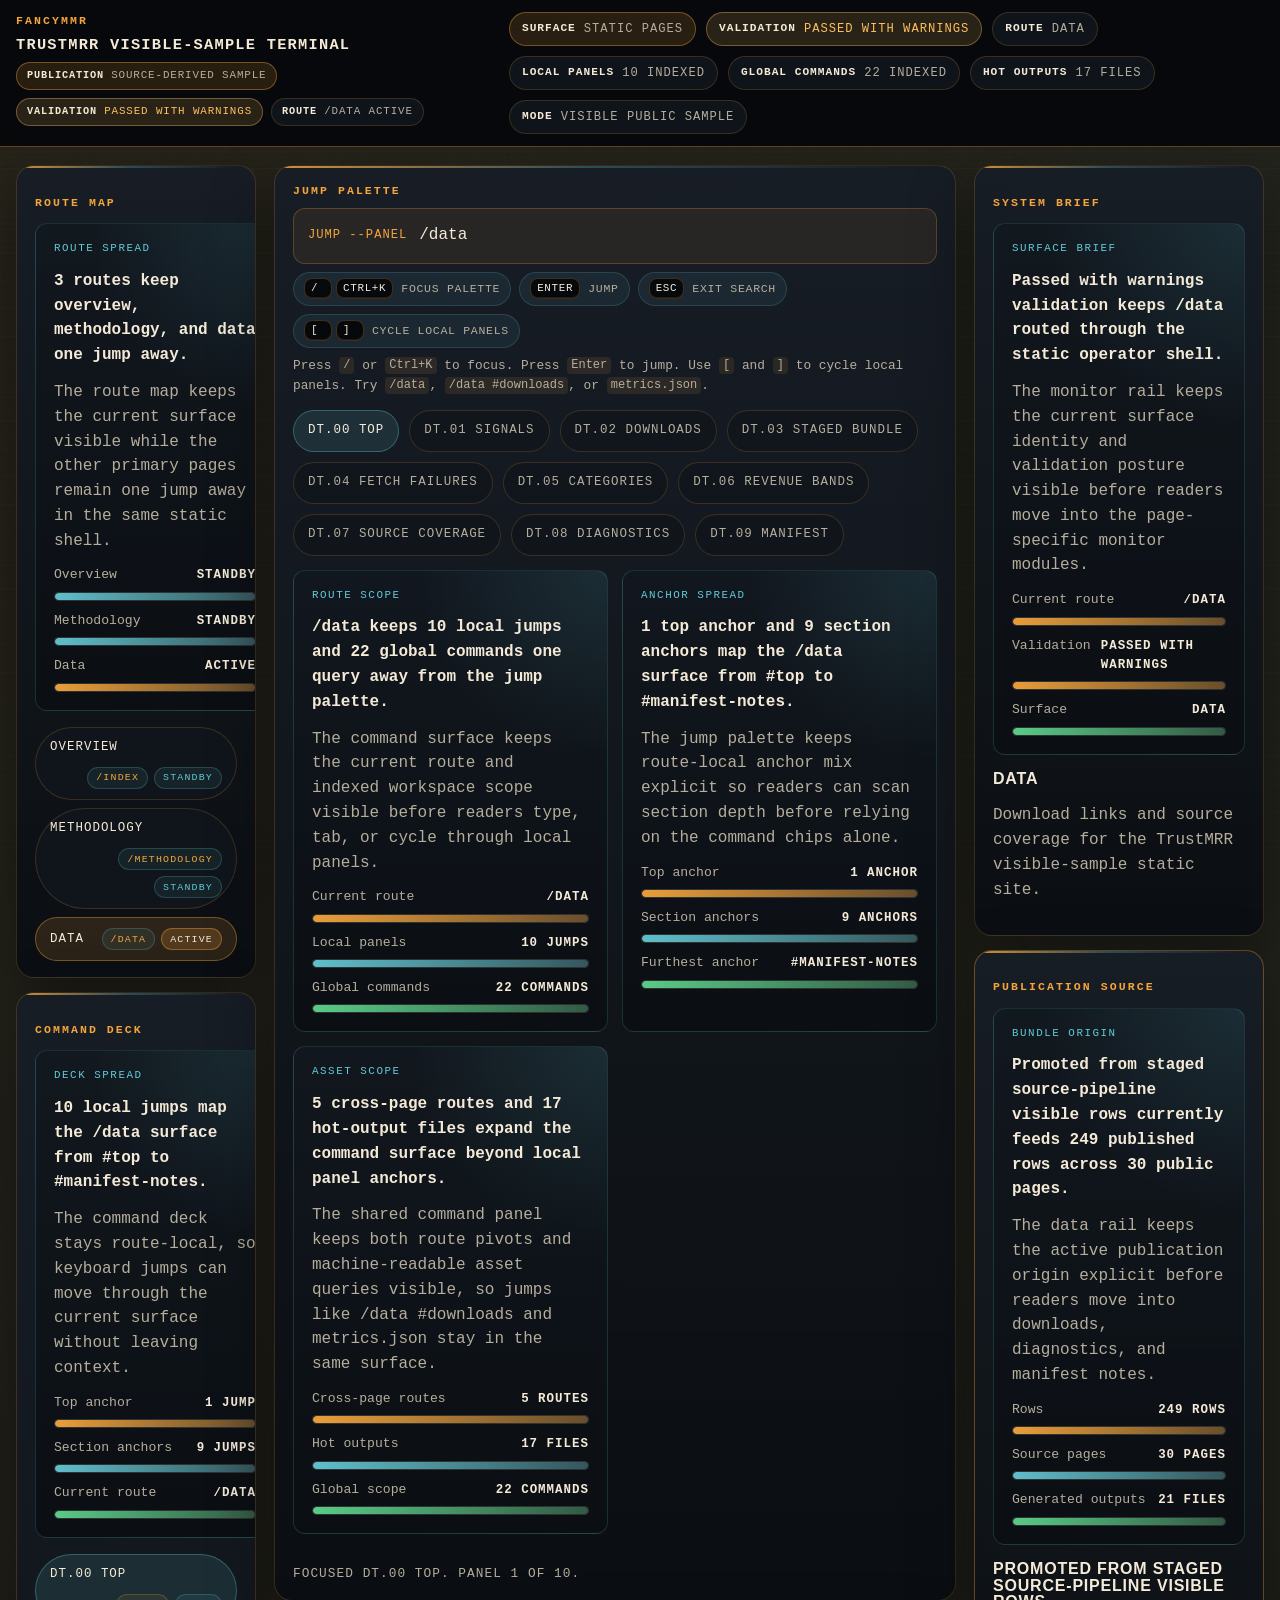
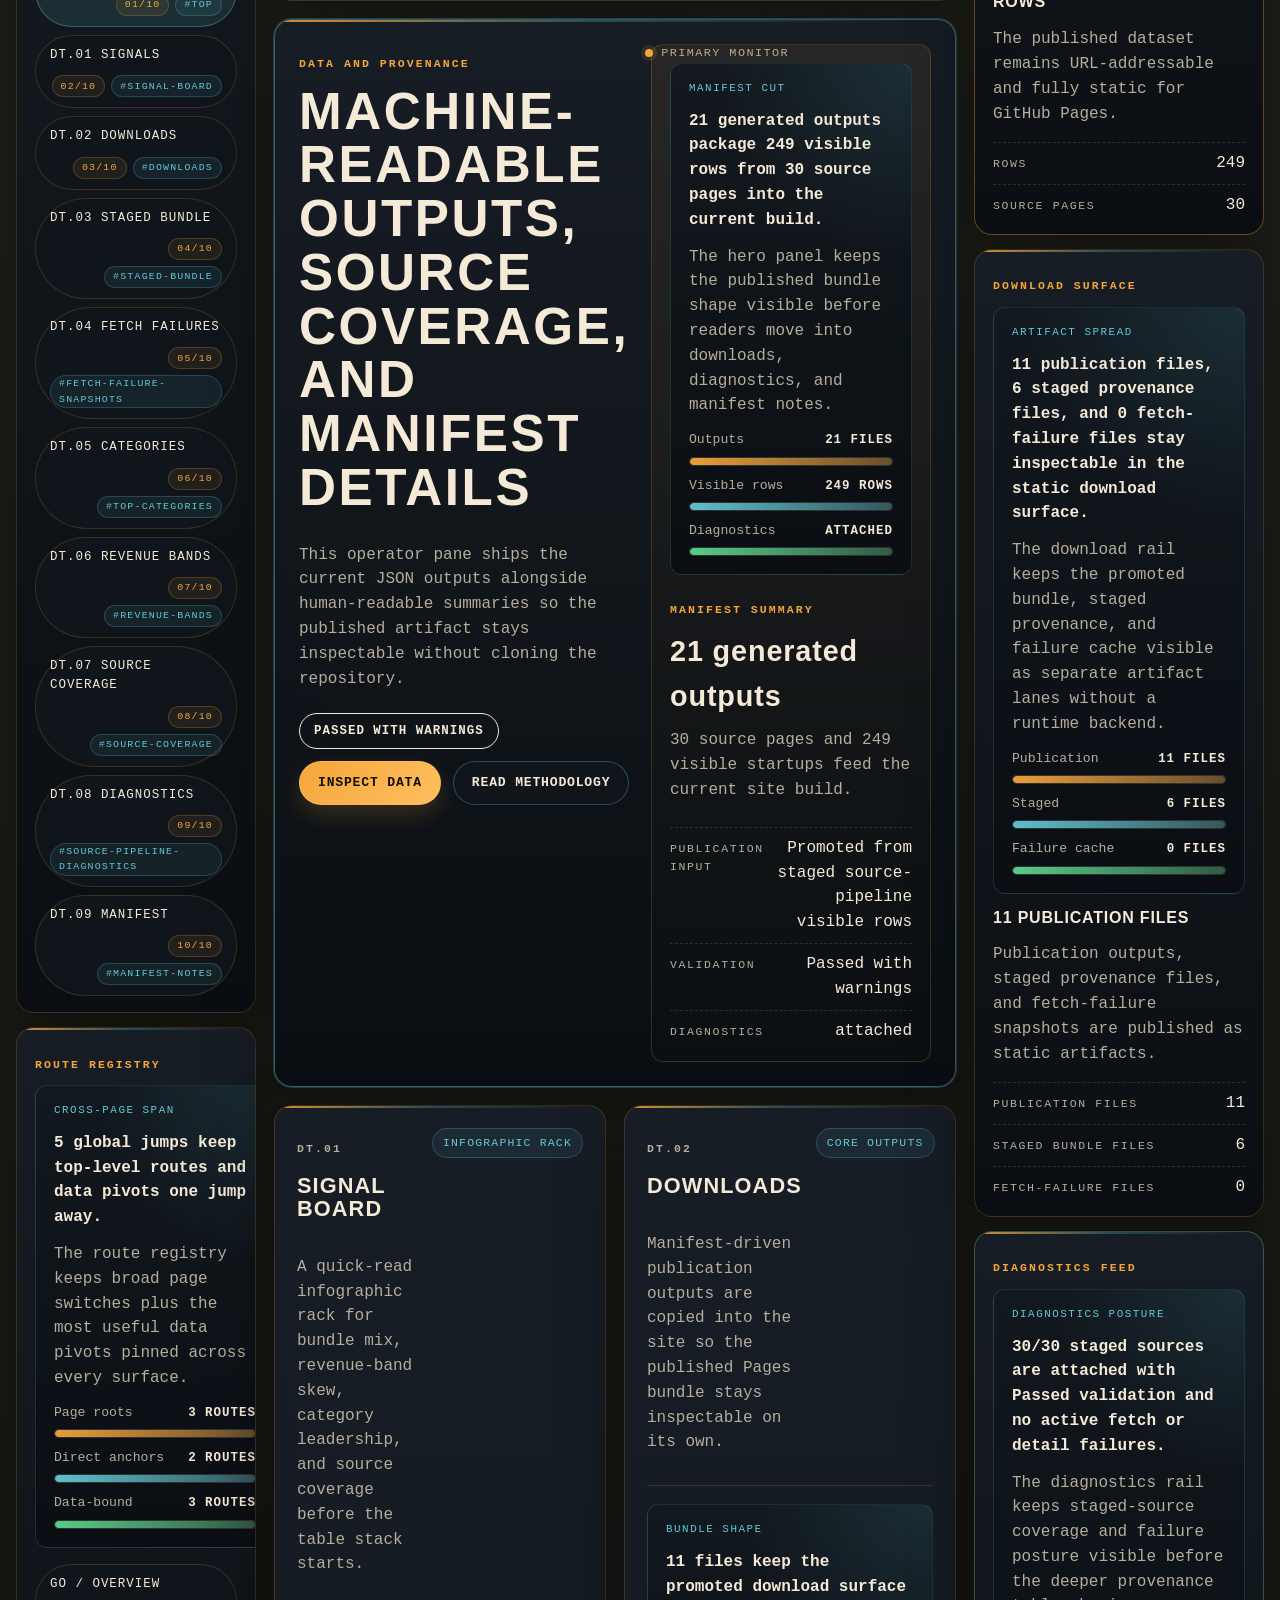
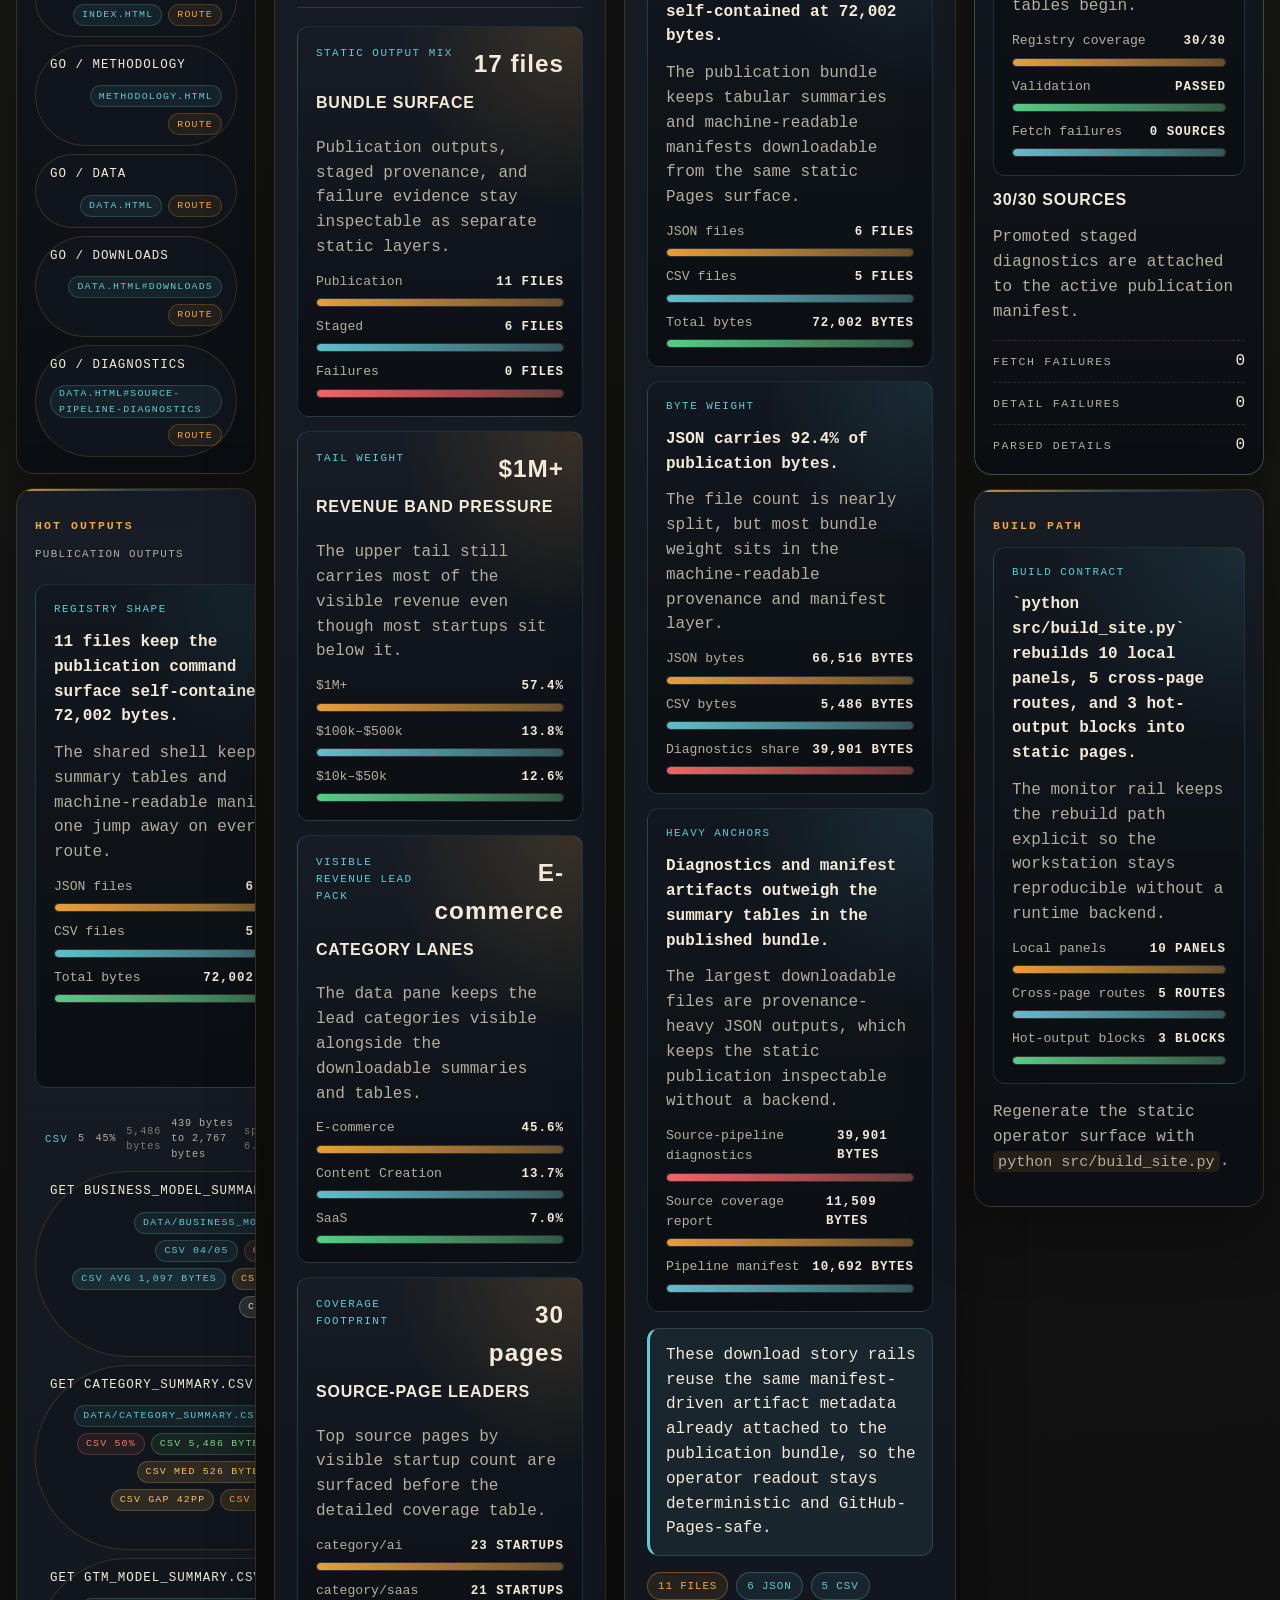
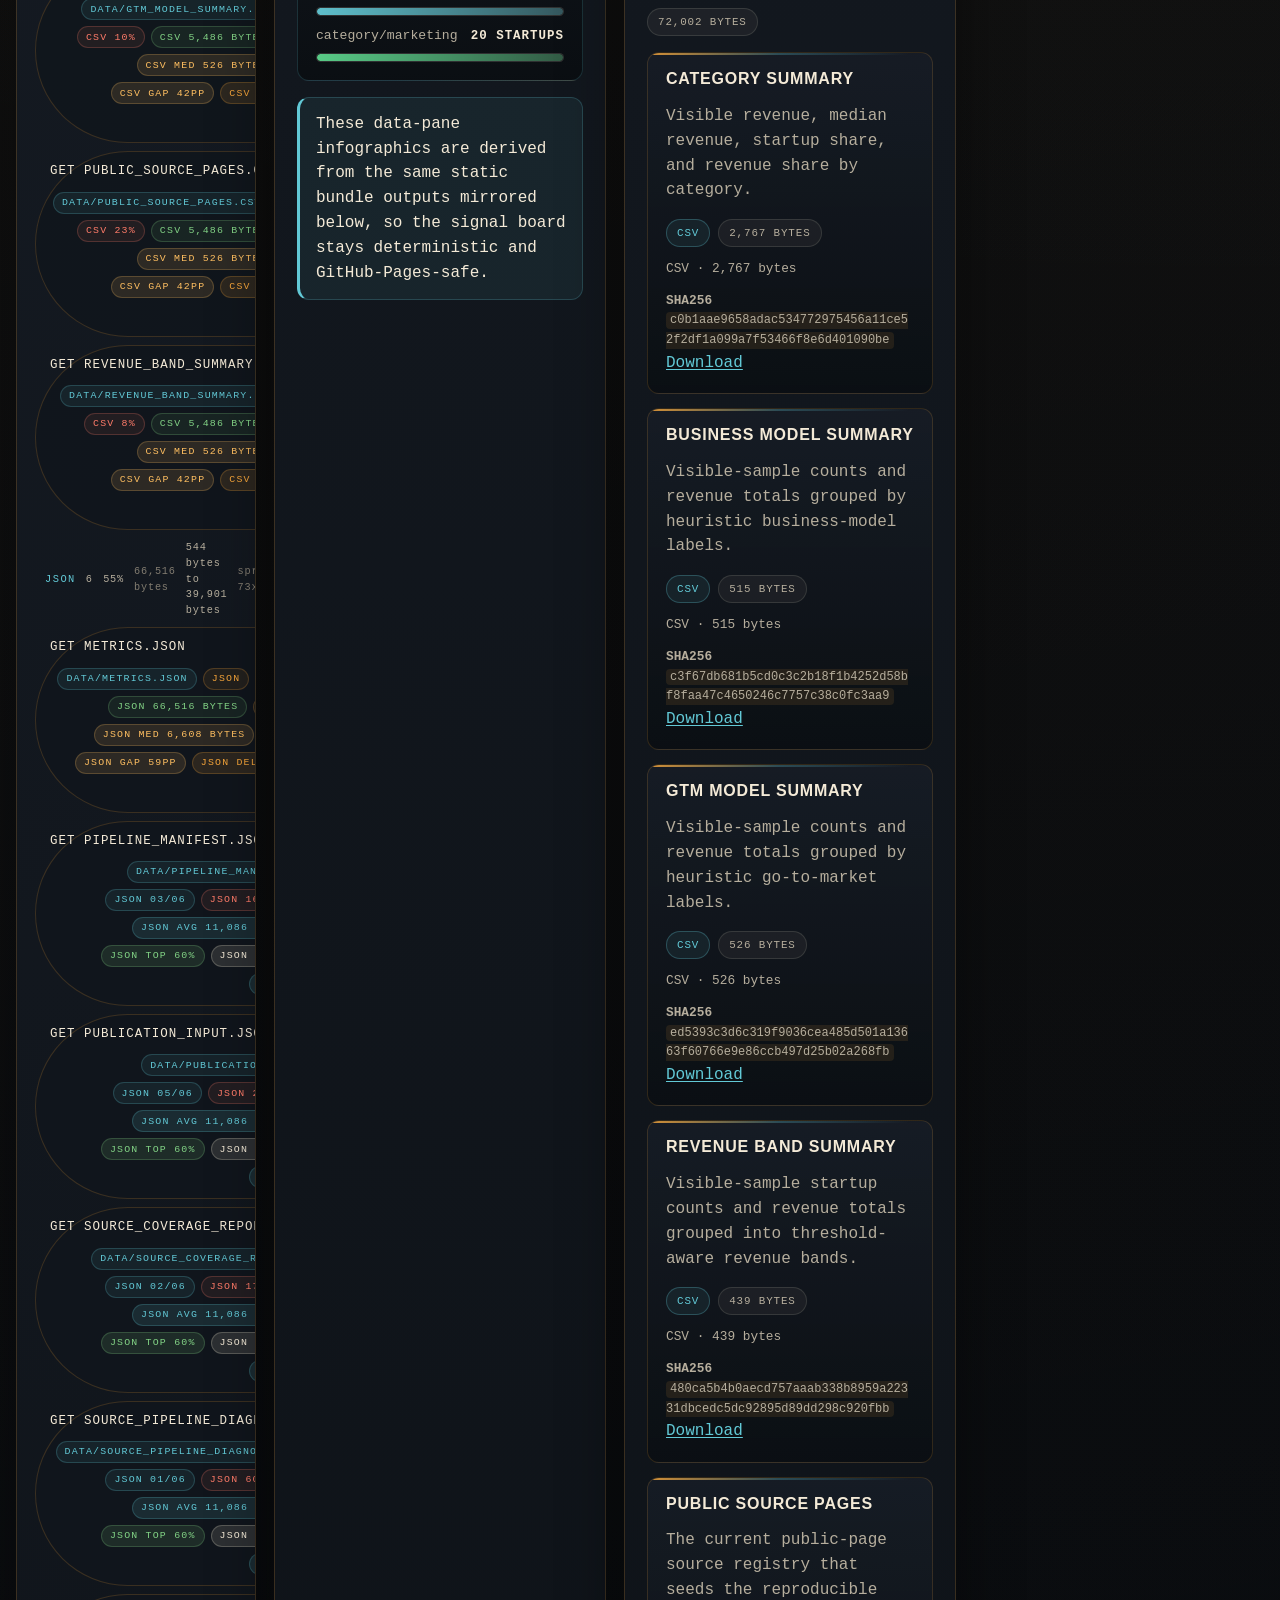
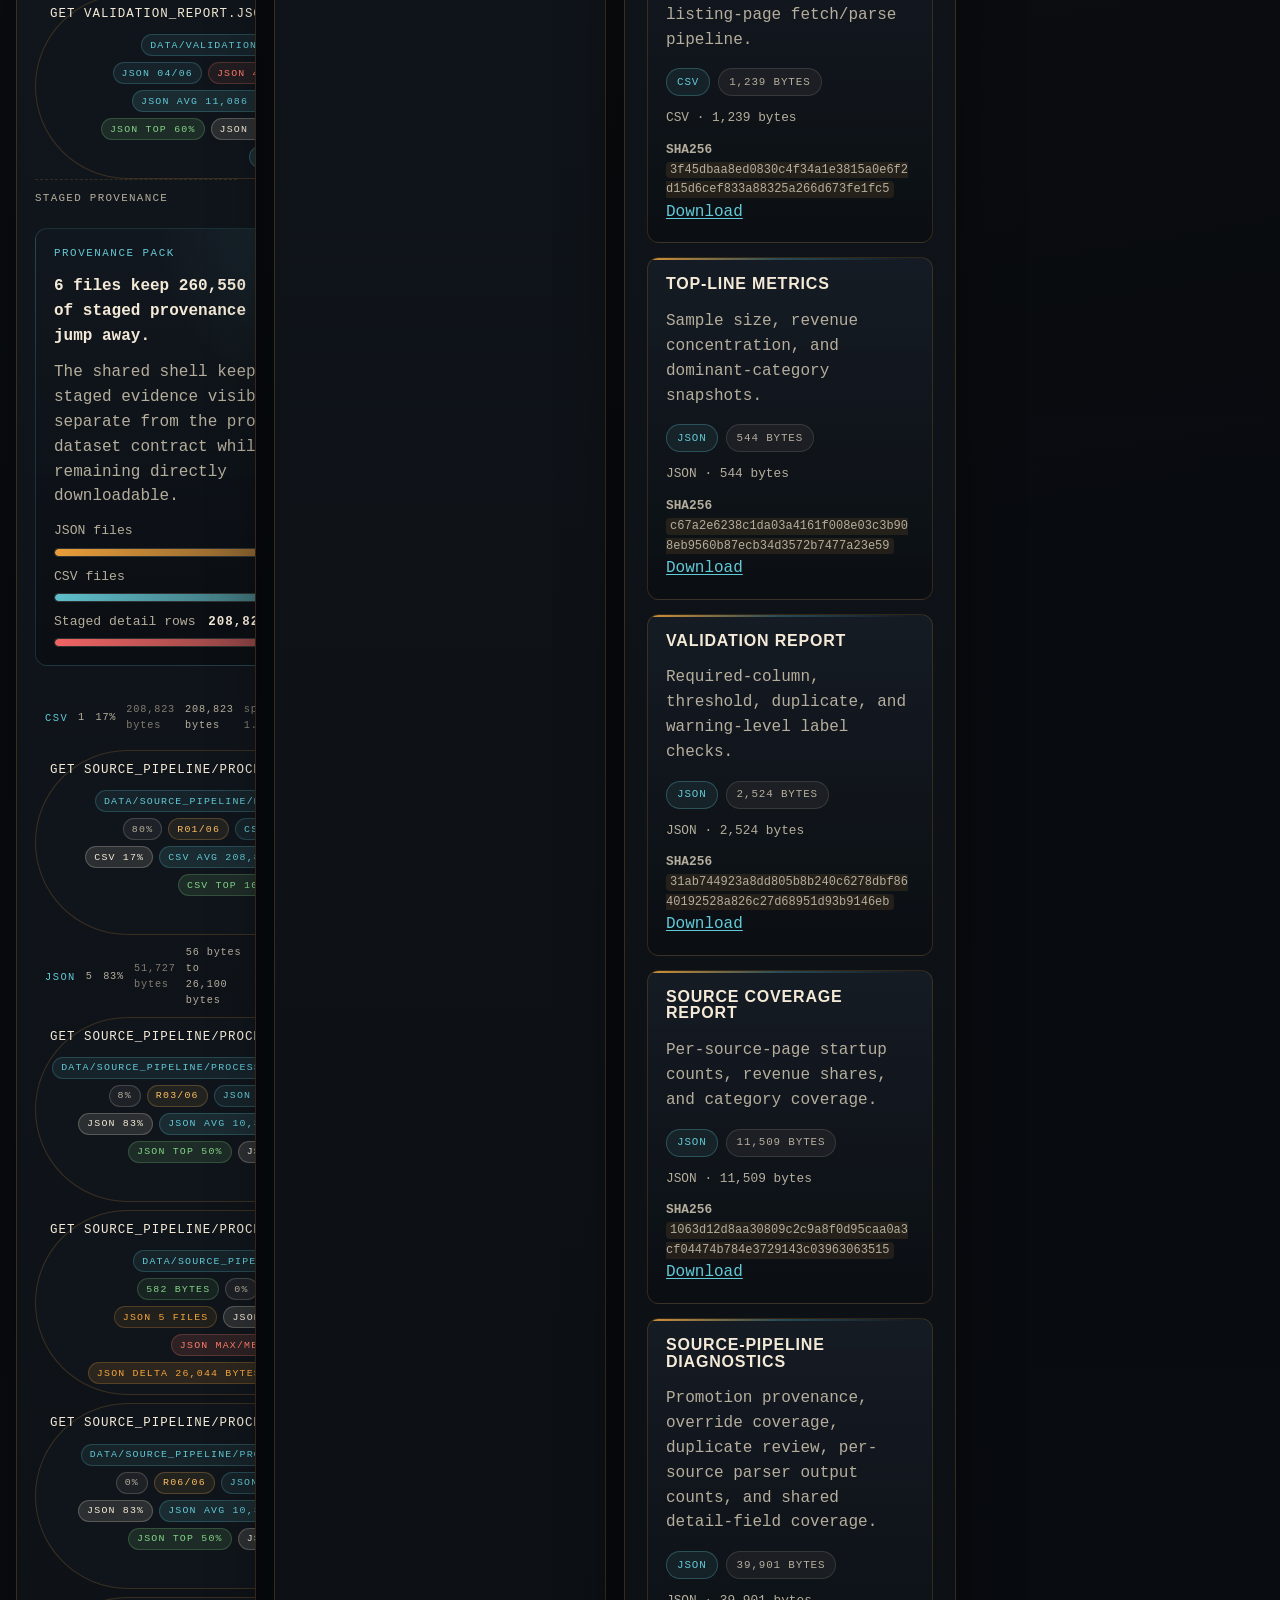
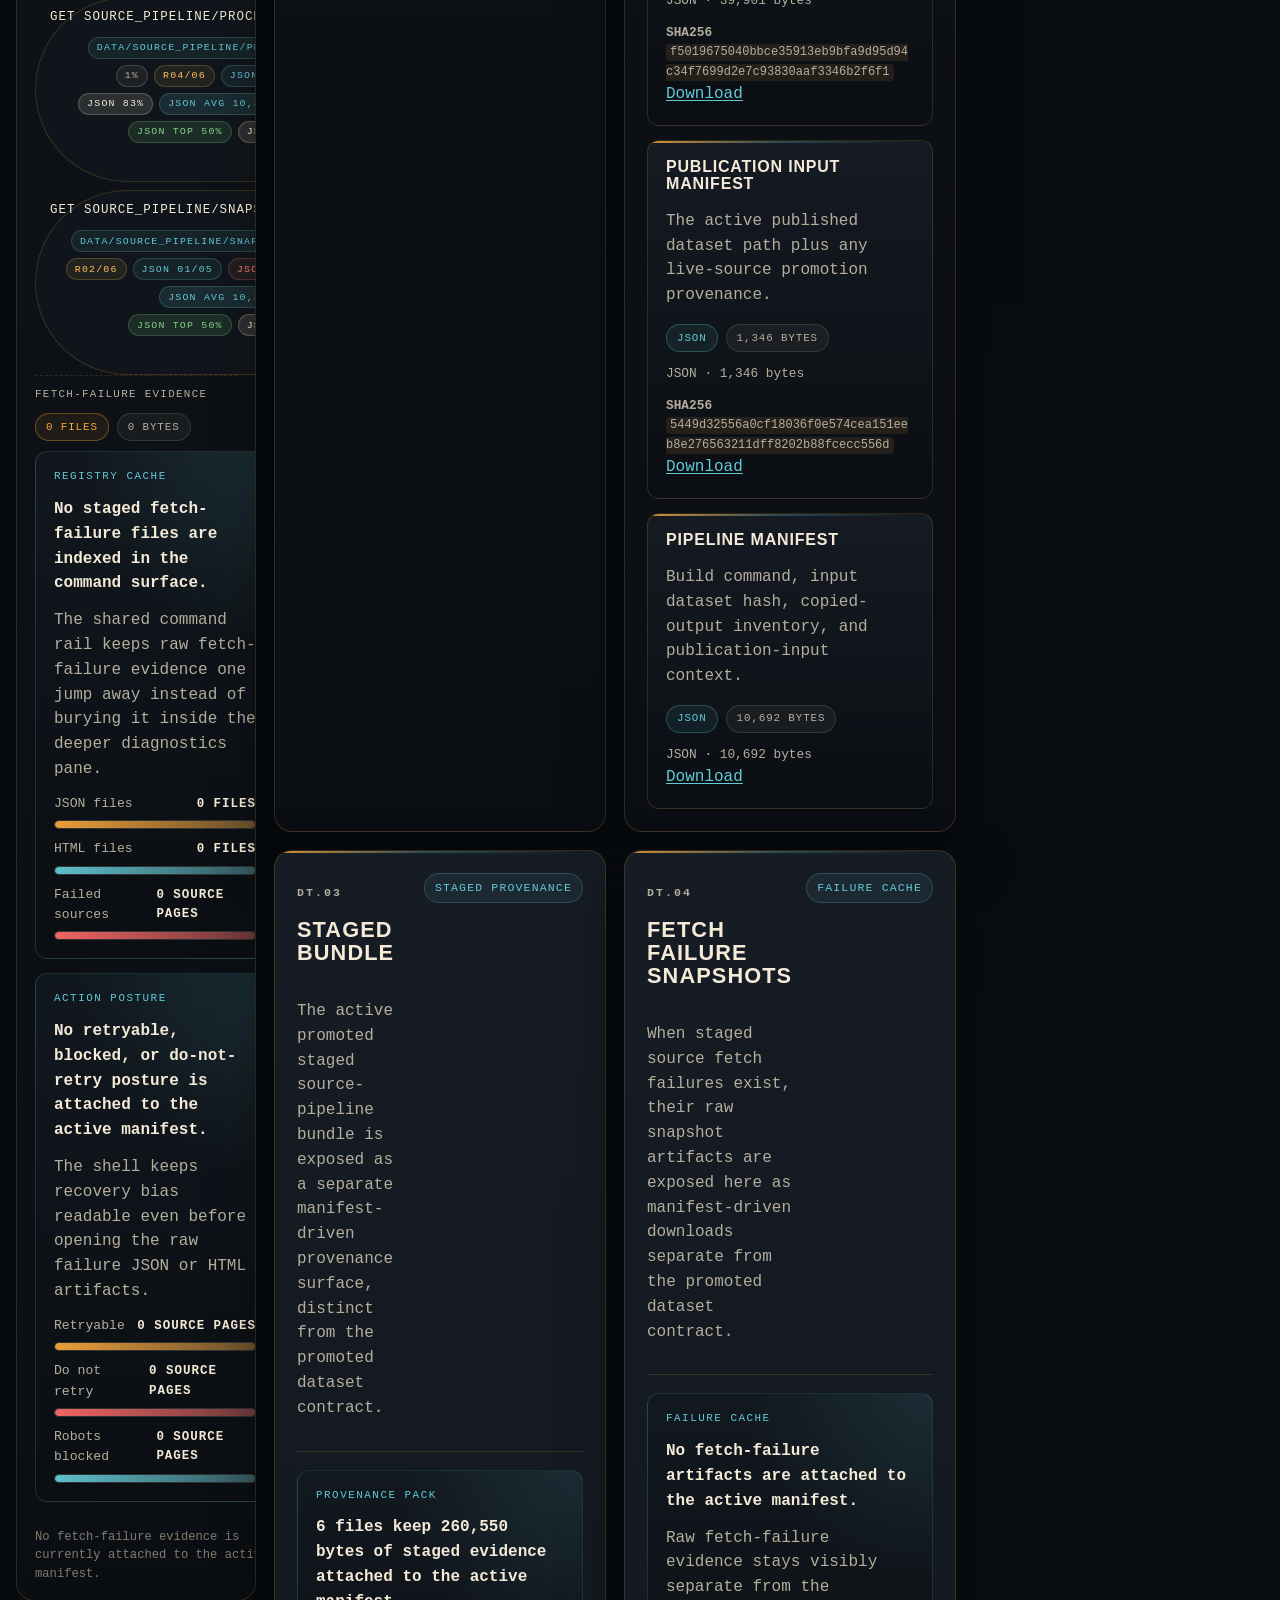
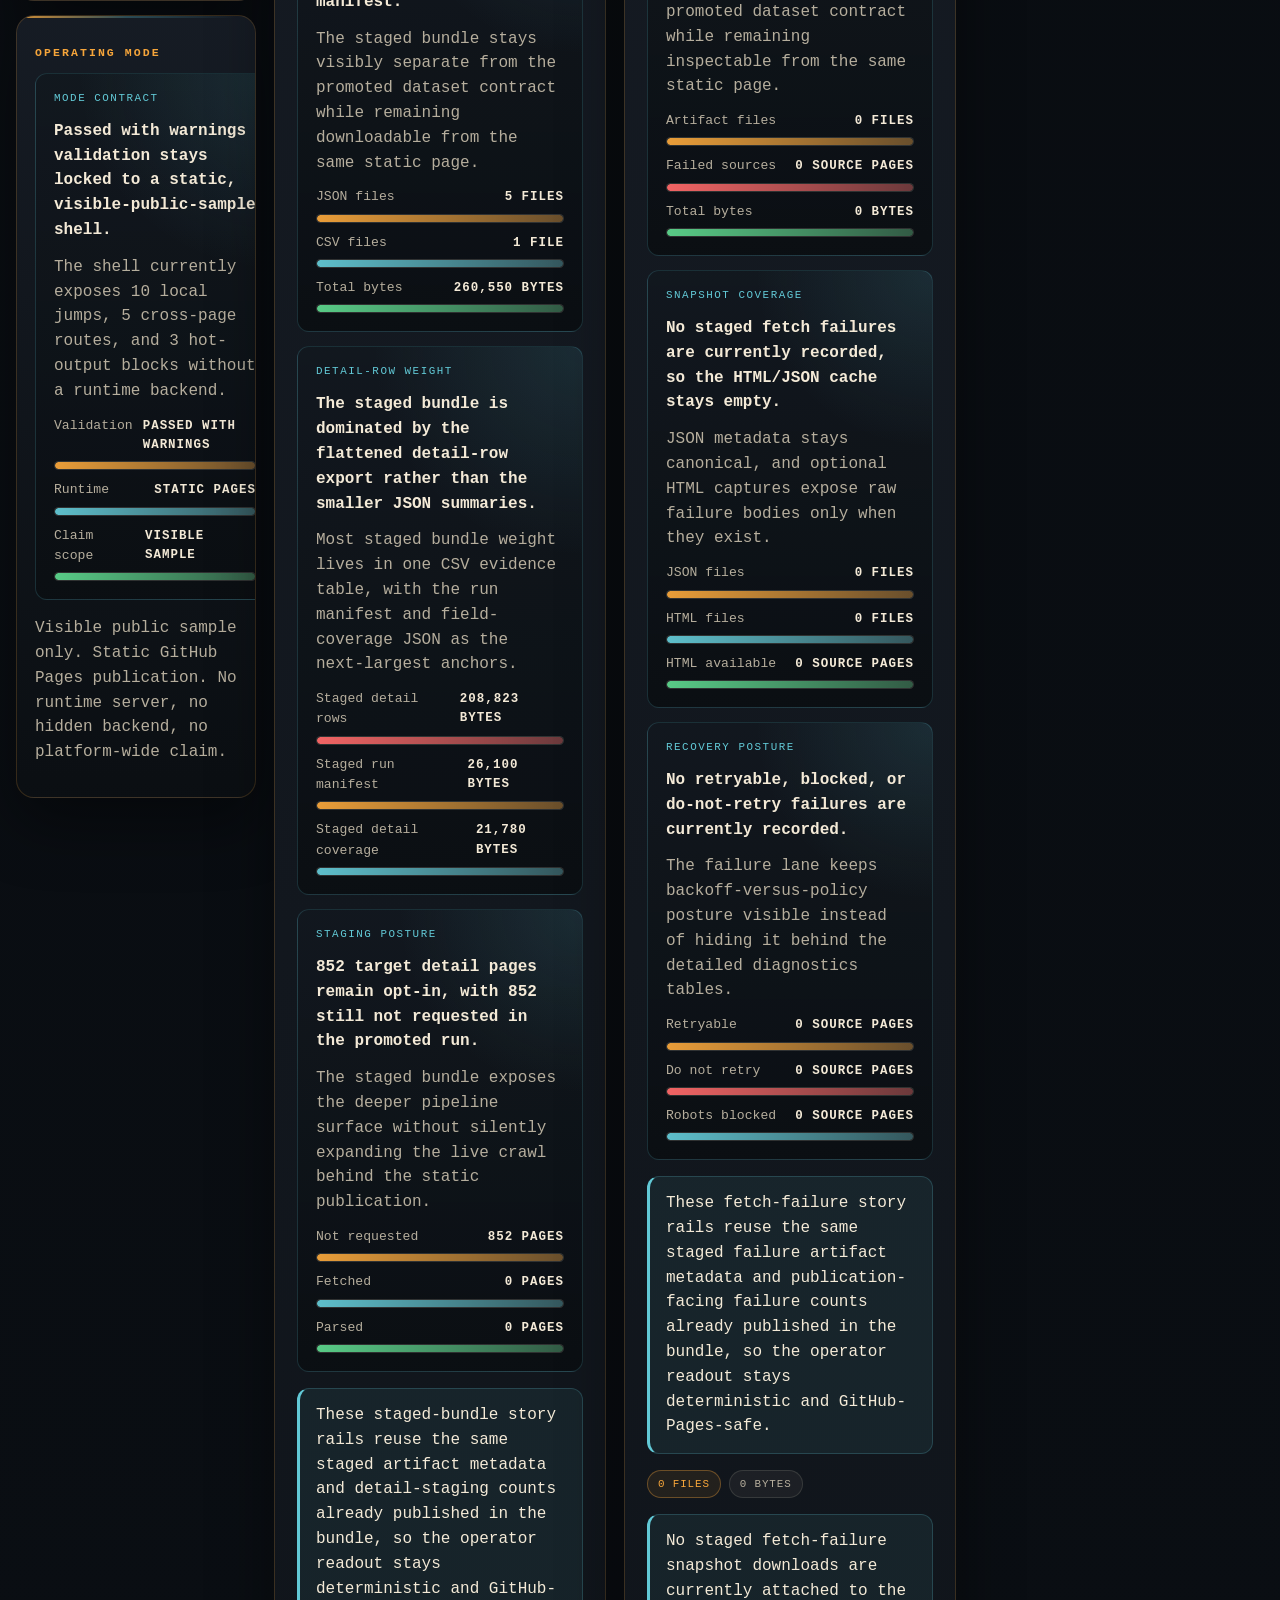
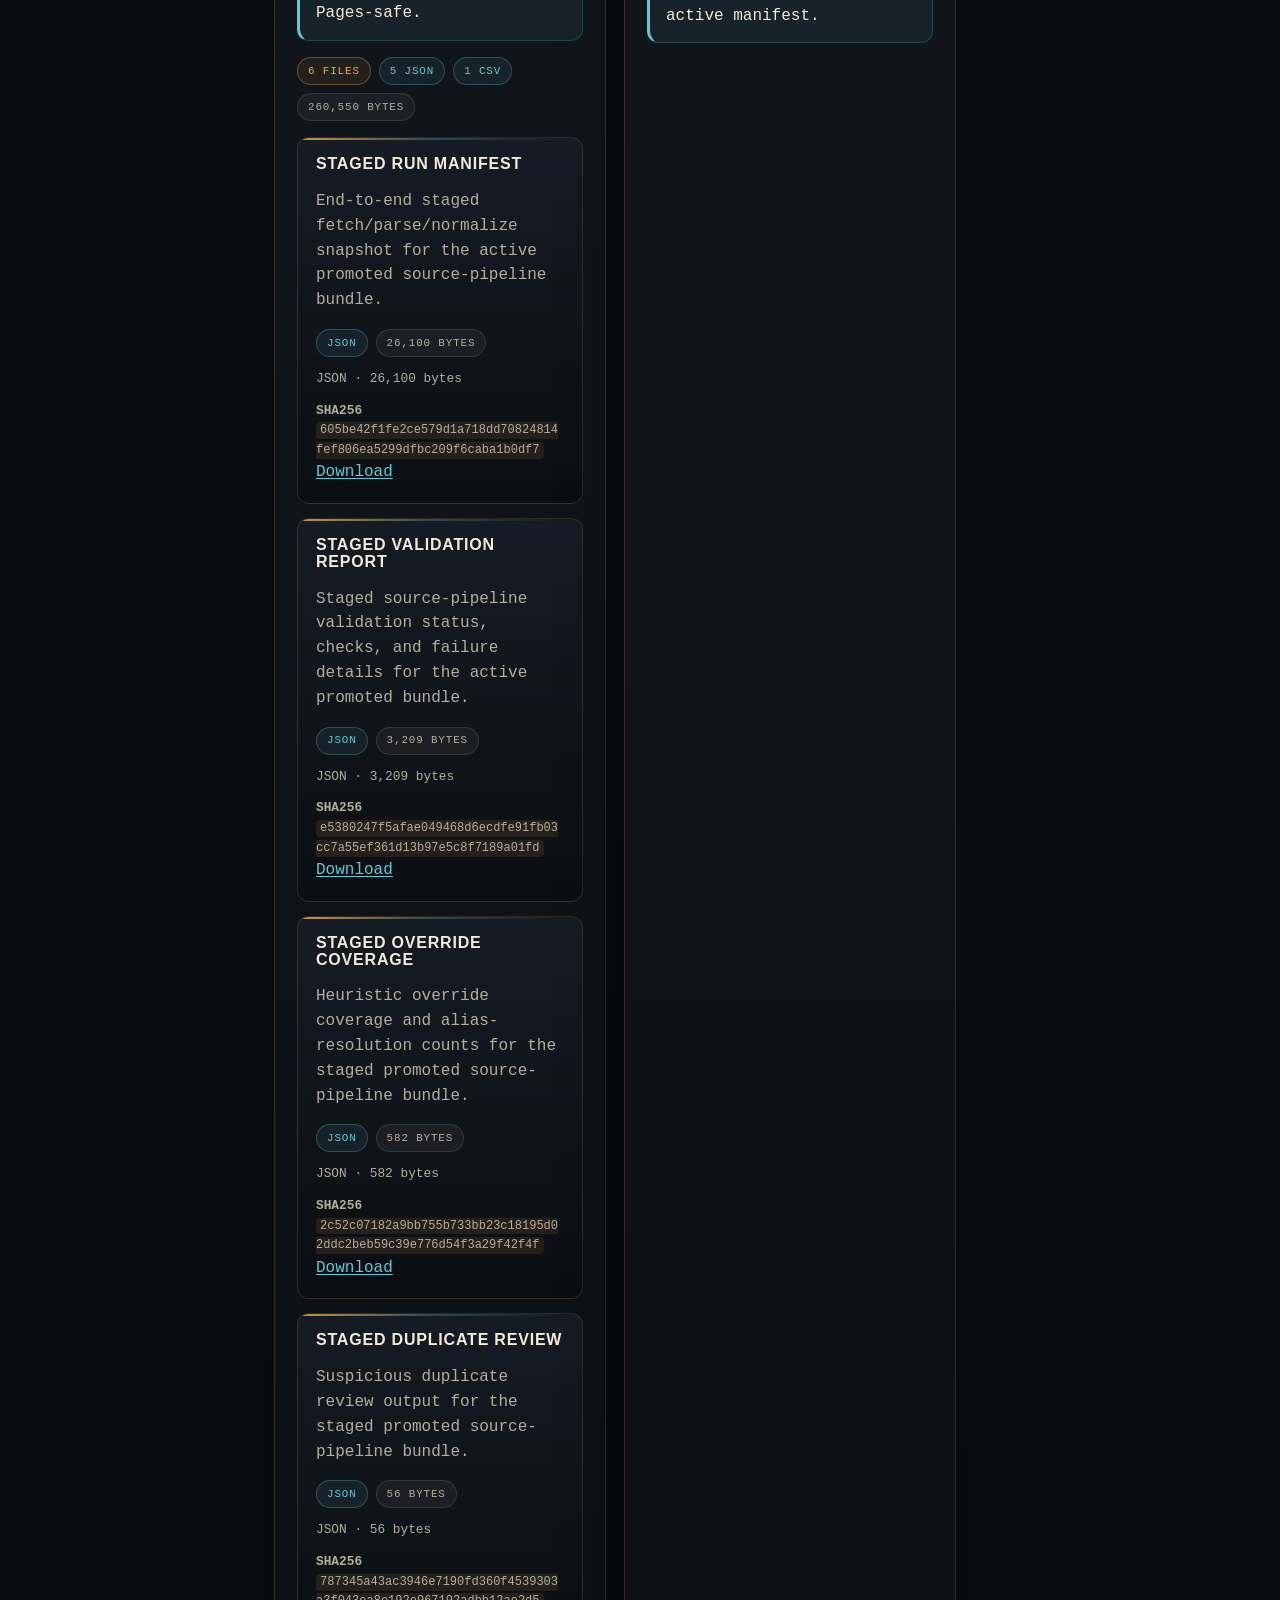
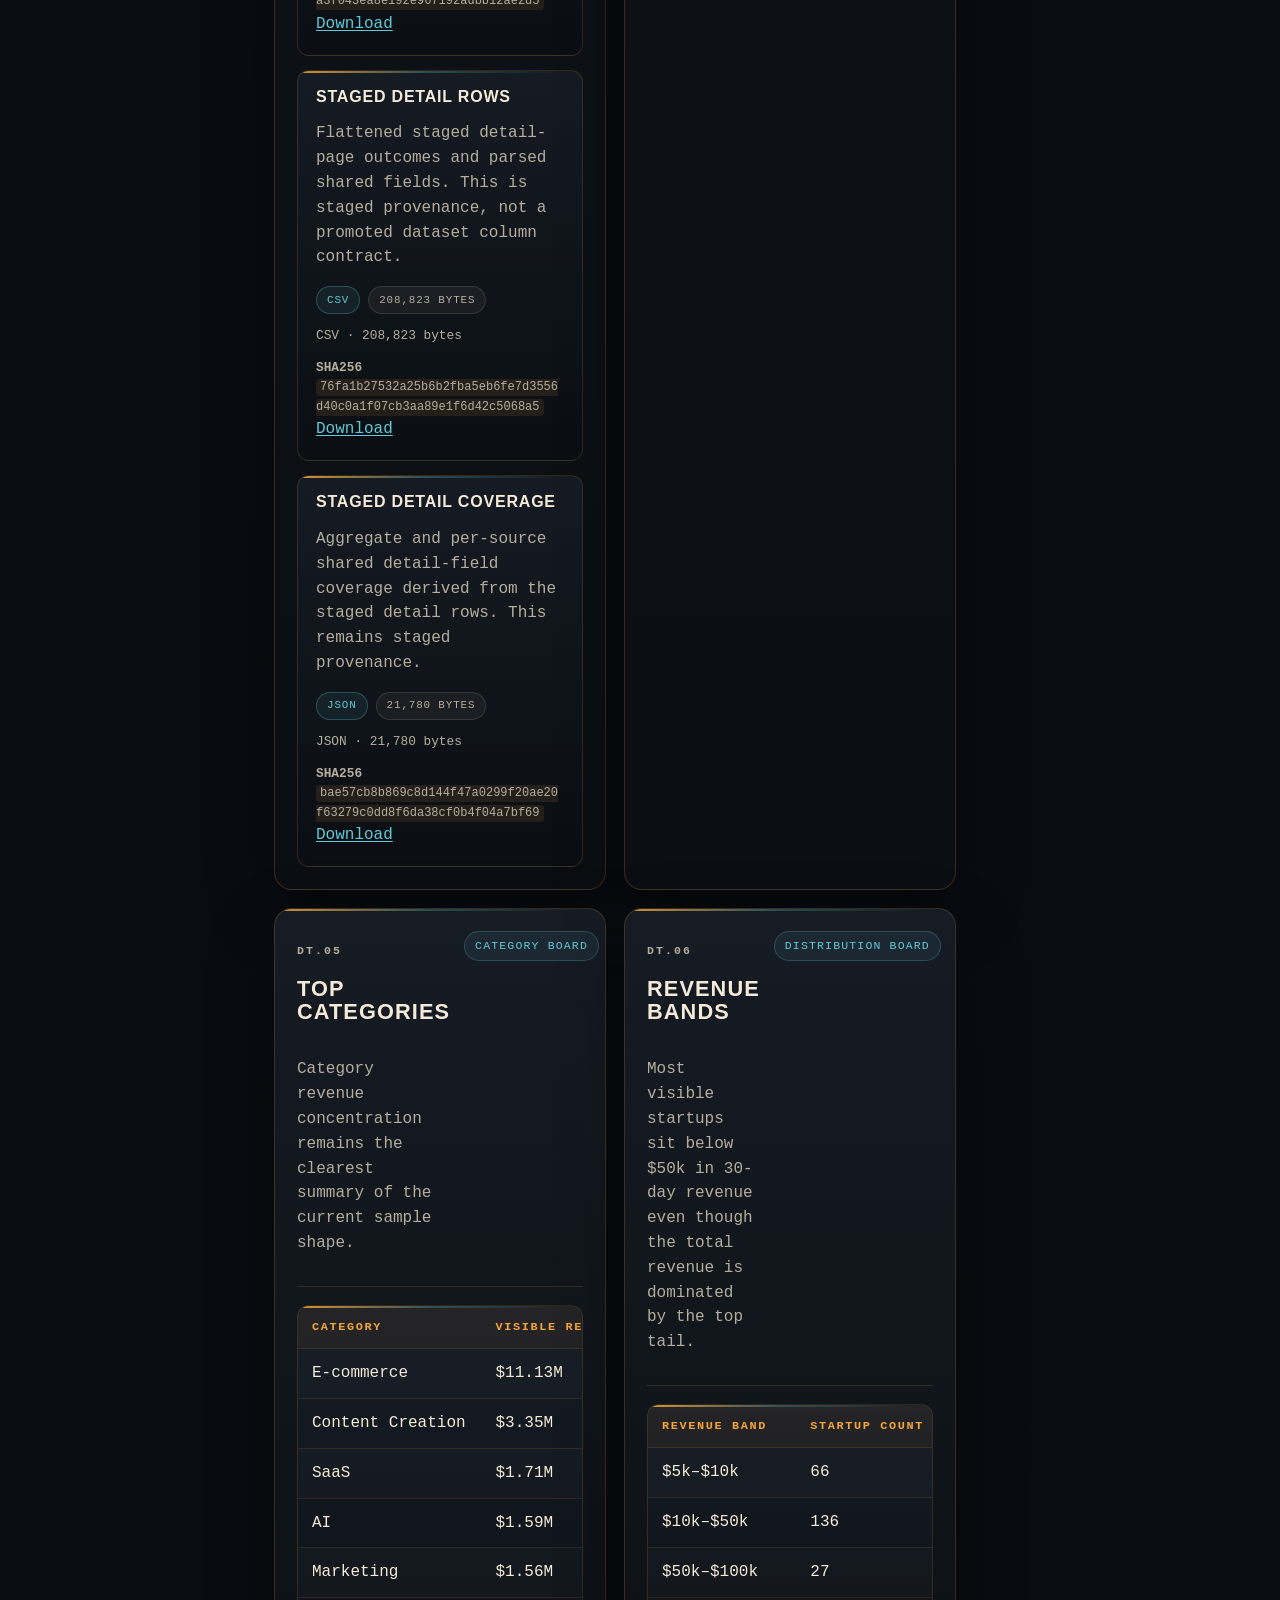
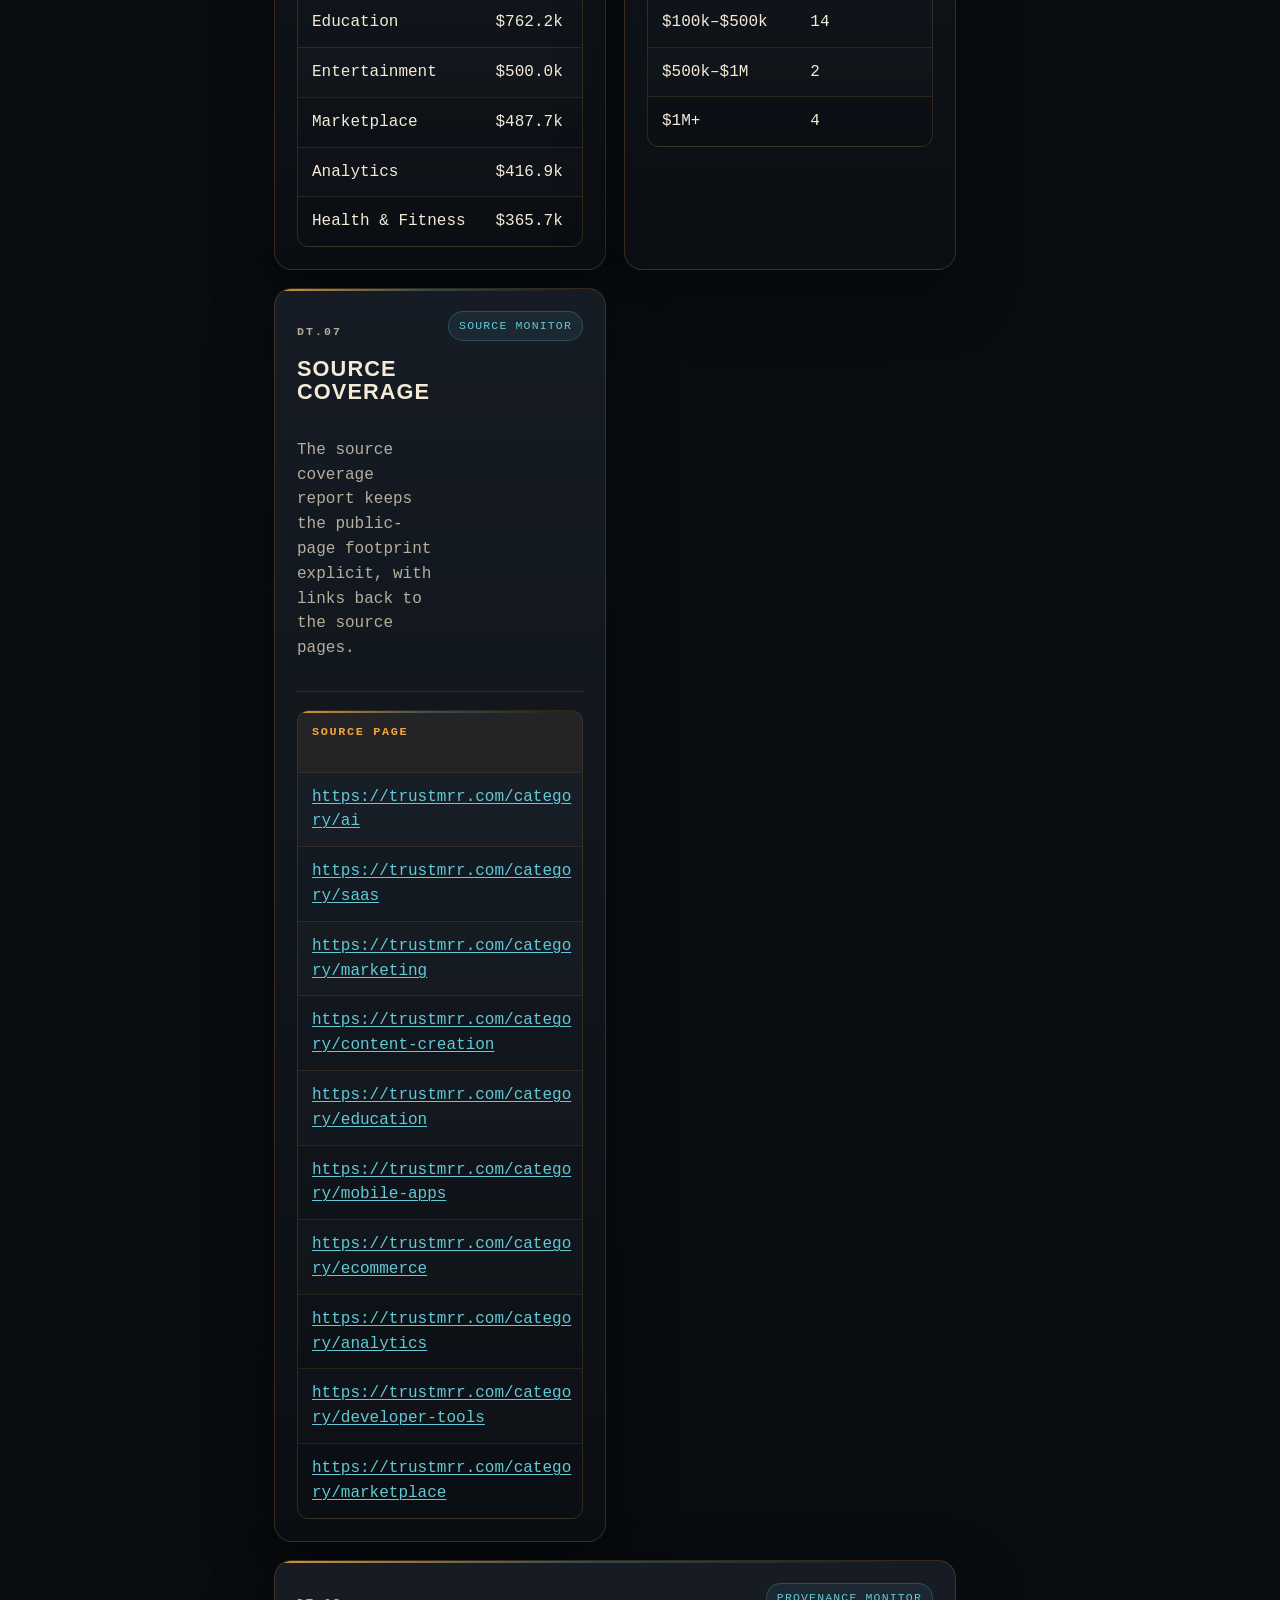
==== commit a4acf637: "Add hot-output format-spread-ratio badges" ====
--- a/site/data.html
+++ b/site/data.html
@@ -256,7 +256,7 @@
   </div>
 </aside>
 </div>
-  <nav class="rail-command-links" aria-label="Publication outputs"><div class="rail-command-divider"><span class="rail-command-divider-label">CSV</span><span class="rail-command-divider-count">5</span><span class="rail-command-divider-file-share">45%</span><span class="rail-command-divider-bytes">5,486 bytes</span><span class="rail-command-divider-range">439 bytes to 2,767 bytes</span><span class="rail-command-divider-spread">spread 6.3x</span><span class="rail-command-divider-delta">delta 2,328 bytes</span><span class="rail-command-divider-gap">gap 42pp</span><span class="rail-command-divider-top-share">top 50%</span><span class="rail-command-divider-smallest-share">min 8%</span><span class="rail-command-divider-median">med 526 bytes</span><span class="rail-command-divider-max-median">max/med 5.3x</span><span class="rail-command-divider-average">avg 1,097 bytes</span><span class="rail-command-divider-share">8%</span></div><a class="rail-command-link output-registry-link" href="data/business_model_summary.csv" data-command-label="GET business_model_summary.csv" data-command-target="data/business_model_summary.csv" data-command-kind="asset" data-command-query="business_model_summary.csv" data-command-terms="business_model_summary.csv data/business_model_summary.csv business_model_summary.csv Publication bundle artifact copied into the static site: data/business_model_summary.csv. csv download asset"><span class="output-registry-label">GET business_model_summary.csv</span><span class="output-registry-meta"><span class="output-registry-badge output-registry-badge-target">data/business_model_summary.csv</span><span class="output-registry-badge output-registry-badge-format">CSV</span><span class="output-registry-badge output-registry-badge-bytes">515 bytes</span><span class="output-registry-badge output-registry-badge-share">1%</span><span class="output-registry-badge output-registry-badge-rank">R10/11</span><span class="output-registry-badge output-registry-badge-format-rank">CSV 04/05</span><span class="output-registry-badge output-registry-badge-format-share">CSV 9%</span><span class="output-registry-badge output-registry-badge-format-total">CSV 5,486 bytes</span><span class="output-registry-badge output-registry-badge-format-count">CSV 5 files</span><span class="output-registry-badge output-registry-badge-format-file-share">CSV 45%</span><span class="output-registry-badge output-registry-badge-format-average-size">CSV avg 1,097 bytes</span><span class="output-registry-badge output-registry-badge-format-median-size">CSV med 526 bytes</span><span class="output-registry-badge output-registry-badge-format-max-median">CSV max/med 5.3x</span><span class="output-registry-badge output-registry-badge-format-top-share">CSV top 50%</span><span class="output-registry-badge output-registry-badge-format-smallest-share">CSV min 8%</span><span class="output-registry-badge output-registry-badge-format-share-gap">CSV gap 42pp</span><span class="output-registry-badge output-registry-badge-format-byte-delta">CSV delta 2,328 bytes</span><span class="output-registry-badge output-registry-badge-format-byte-range">CSV 439 bytes to 2,767 bytes</span></span></a><a class="rail-command-link output-registry-link" href="data/category_summary.csv" data-command-label="GET category_summary.csv" data-command-target="data/category_summary.csv" data-command-kind="asset" data-command-query="category_summary.csv" data-command-terms="category_summary.csv data/category_summary.csv category_summary.csv Publication bundle artifact copied into the static site: data/category_summary.csv. csv download asset"><span class="output-registry-label">GET category_summary.csv</span><span class="output-registry-meta"><span class="output-registry-badge output-registry-badge-target">data/category_summary.csv</span><span class="output-registry-badge output-registry-badge-format">CSV</span><span class="output-registry-badge output-registry-badge-bytes">2,767 bytes</span><span class="output-registry-badge output-registry-badge-share">4%</span><span class="output-registry-badge output-registry-badge-rank">R04/11</span><span class="output-registry-badge output-registry-badge-format-rank">CSV 01/05</span><span class="output-registry-badge output-registry-badge-format-share">CSV 50%</span><span class="output-registry-badge output-registry-badge-format-total">CSV 5,486 bytes</span><span class="output-registry-badge output-registry-badge-format-count">CSV 5 files</span><span class="output-registry-badge output-registry-badge-format-file-share">CSV 45%</span><span class="output-registry-badge output-registry-badge-format-average-size">CSV avg 1,097 bytes</span><span class="output-registry-badge output-registry-badge-format-median-size">CSV med 526 bytes</span><span class="output-registry-badge output-registry-badge-format-max-median">CSV max/med 5.3x</span><span class="output-registry-badge output-registry-badge-format-top-share">CSV top 50%</span><span class="output-registry-badge output-registry-badge-format-smallest-share">CSV min 8%</span><span class="output-registry-badge output-registry-badge-format-share-gap">CSV gap 42pp</span><span class="output-registry-badge output-registry-badge-format-byte-delta">CSV delta 2,328 bytes</span><span class="output-registry-badge output-registry-badge-format-byte-range">CSV 439 bytes to 2,767 bytes</span></span></a><a class="rail-command-link output-registry-link" href="data/gtm_model_summary.csv" data-command-label="GET gtm_model_summary.csv" data-command-target="data/gtm_model_summary.csv" data-command-kind="asset" data-command-query="gtm_model_summary.csv" data-command-terms="gtm_model_summary.csv data/gtm_model_summary.csv gtm_model_summary.csv Publication bundle artifact copied into the static site: data/gtm_model_summary.csv. csv download asset"><span class="output-registry-label">GET gtm_model_summary.csv</span><span class="output-registry-meta"><span class="output-registry-badge output-registry-badge-target">data/gtm_model_summary.csv</span><span class="output-registry-badge output-registry-badge-format">CSV</span><span class="output-registry-badge output-registry-badge-bytes">526 bytes</span><span class="output-registry-badge output-registry-badge-share">1%</span><span class="output-registry-badge output-registry-badge-rank">R09/11</span><span class="output-registry-badge output-registry-badge-format-rank">CSV 03/05</span><span class="output-registry-badge output-registry-badge-format-share">CSV 10%</span><span class="output-registry-badge output-registry-badge-format-total">CSV 5,486 bytes</span><span class="output-registry-badge output-registry-badge-format-count">CSV 5 files</span><span class="output-registry-badge output-registry-badge-format-file-share">CSV 45%</span><span class="output-registry-badge output-registry-badge-format-average-size">CSV avg 1,097 bytes</span><span class="output-registry-badge output-registry-badge-format-median-size">CSV med 526 bytes</span><span class="output-registry-badge output-registry-badge-format-max-median">CSV max/med 5.3x</span><span class="output-registry-badge output-registry-badge-format-top-share">CSV top 50%</span><span class="output-registry-badge output-registry-badge-format-smallest-share">CSV min 8%</span><span class="output-registry-badge output-registry-badge-format-share-gap">CSV gap 42pp</span><span class="output-registry-badge output-registry-badge-format-byte-delta">CSV delta 2,328 bytes</span><span class="output-registry-badge output-registry-badge-format-byte-range">CSV 439 bytes to 2,767 bytes</span></span></a><a class="rail-command-link output-registry-link" href="data/public_source_pages.csv" data-command-label="GET public_source_pages.csv" data-command-target="data/public_source_pages.csv" data-command-kind="asset" data-command-query="public_source_pages.csv" data-command-terms="public_source_pages.csv data/public_source_pages.csv public_source_pages.csv Publication bundle artifact copied into the static site: data/public_source_pages.csv. csv download asset"><span class="output-registry-label">GET public_source_pages.csv</span><span class="output-registry-meta"><span class="output-registry-badge output-registry-badge-target">data/public_source_pages.csv</span><span class="output-registry-badge output-registry-badge-format">CSV</span><span class="output-registry-badge output-registry-badge-bytes">1,239 bytes</span><span class="output-registry-badge output-registry-badge-share">2%</span><span class="output-registry-badge output-registry-badge-rank">R07/11</span><span class="output-registry-badge output-registry-badge-format-rank">CSV 02/05</span><span class="output-registry-badge output-registry-badge-format-share">CSV 23%</span><span class="output-registry-badge output-registry-badge-format-total">CSV 5,486 bytes</span><span class="output-registry-badge output-registry-badge-format-count">CSV 5 files</span><span class="output-registry-badge output-registry-badge-format-file-share">CSV 45%</span><span class="output-registry-badge output-registry-badge-format-average-size">CSV avg 1,097 bytes</span><span class="output-registry-badge output-registry-badge-format-median-size">CSV med 526 bytes</span><span class="output-registry-badge output-registry-badge-format-max-median">CSV max/med 5.3x</span><span class="output-registry-badge output-registry-badge-format-top-share">CSV top 50%</span><span class="output-registry-badge output-registry-badge-format-smallest-share">CSV min 8%</span><span class="output-registry-badge output-registry-badge-format-share-gap">CSV gap 42pp</span><span class="output-registry-badge output-registry-badge-format-byte-delta">CSV delta 2,328 bytes</span><span class="output-registry-badge output-registry-badge-format-byte-range">CSV 439 bytes to 2,767 bytes</span></span></a><a class="rail-command-link output-registry-link" href="data/revenue_band_summary.csv" data-command-label="GET revenue_band_summary.csv" data-command-target="data/revenue_band_summary.csv" data-command-kind="asset" data-command-query="revenue_band_summary.csv" data-command-terms="revenue_band_summary.csv data/revenue_band_summary.csv revenue_band_summary.csv Publication bundle artifact copied into the static site: data/revenue_band_summary.csv. csv download asset"><span class="output-registry-label">GET revenue_band_summary.csv</span><span class="output-registry-meta"><span class="output-registry-badge output-registry-badge-target">data/revenue_band_summary.csv</span><span class="output-registry-badge output-registry-badge-format">CSV</span><span class="output-registry-badge output-registry-badge-bytes">439 bytes</span><span class="output-registry-badge output-registry-badge-share">1%</span><span class="output-registry-badge output-registry-badge-rank">R11/11</span><span class="output-registry-badge output-registry-badge-format-rank">CSV 05/05</span><span class="output-registry-badge output-registry-badge-format-share">CSV 8%</span><span class="output-registry-badge output-registry-badge-format-total">CSV 5,486 bytes</span><span class="output-registry-badge output-registry-badge-format-count">CSV 5 files</span><span class="output-registry-badge output-registry-badge-format-file-share">CSV 45%</span><span class="output-registry-badge output-registry-badge-format-average-size">CSV avg 1,097 bytes</span><span class="output-registry-badge output-registry-badge-format-median-size">CSV med 526 bytes</span><span class="output-registry-badge output-registry-badge-format-max-median">CSV max/med 5.3x</span><span class="output-registry-badge output-registry-badge-format-top-share">CSV top 50%</span><span class="output-registry-badge output-registry-badge-format-smallest-share">CSV min 8%</span><span class="output-registry-badge output-registry-badge-format-share-gap">CSV gap 42pp</span><span class="output-registry-badge output-registry-badge-format-byte-delta">CSV delta 2,328 bytes</span><span class="output-registry-badge output-registry-badge-format-byte-range">CSV 439 bytes to 2,767 bytes</span></span></a><div class="rail-command-divider"><span class="rail-command-divider-label">JSON</span><span class="rail-command-divider-count">6</span><span class="rail-command-divider-file-share">55%</span><span class="rail-command-divider-bytes">66,516 bytes</span><span class="rail-command-divider-range">544 bytes to 39,901 bytes</span><span class="rail-command-divider-spread">spread 73x</span><span class="rail-command-divider-delta">delta 39,357 bytes</span><span class="rail-command-divider-gap">gap 59pp</span><span class="rail-command-divider-top-share">top 60%</span><span class="rail-command-divider-smallest-share">min 1%</span><span class="rail-command-divider-median">med 6,608 bytes</span><span class="rail-command-divider-max-median">max/med 6.0x</span><span class="rail-command-divider-average">avg 11,086 bytes</span><span class="rail-command-divider-share">92%</span></div><a class="rail-command-link output-registry-link" href="data/metrics.json" data-command-label="GET metrics.json" data-command-target="data/metrics.json" data-command-kind="asset" data-command-query="metrics.json" data-command-terms="metrics.json data/metrics.json metrics.json Publication bundle artifact copied into the static site: data/metrics.json. json download asset"><span class="output-registry-label">GET metrics.json</span><span class="output-registry-meta"><span class="output-registry-badge output-registry-badge-target">data/metrics.json</span><span class="output-registry-badge output-registry-badge-format">JSON</span><span class="output-registry-badge output-registry-badge-bytes">544 bytes</span><span class="output-registry-badge output-registry-badge-share">1%</span><span class="output-registry-badge output-registry-badge-rank">R08/11</span><span class="output-registry-badge output-registry-badge-format-rank">JSON 06/06</span><span class="output-registry-badge output-registry-badge-format-share">JSON 1%</span><span class="output-registry-badge output-registry-badge-format-total">JSON 66,516 bytes</span><span class="output-registry-badge output-registry-badge-format-count">JSON 6 files</span><span class="output-registry-badge output-registry-badge-format-file-share">JSON 55%</span><span class="output-registry-badge output-registry-badge-format-average-size">JSON avg 11,086 bytes</span><span class="output-registry-badge output-registry-badge-format-median-size">JSON med 6,608 bytes</span><span class="output-registry-badge output-registry-badge-format-max-median">JSON max/med 6.0x</span><span class="output-registry-badge output-registry-badge-format-top-share">JSON top 60%</span><span class="output-registry-badge output-registry-badge-format-smallest-share">JSON min 1%</span><span class="output-registry-badge output-registry-badge-format-share-gap">JSON gap 59pp</span><span class="output-registry-badge output-registry-badge-format-byte-delta">JSON delta 39,357 bytes</span><span class="output-registry-badge output-registry-badge-format-byte-range">JSON 544 bytes to 39,901 bytes</span></span></a><a class="rail-command-link output-registry-link" href="data/pipeline_manifest.json" data-command-label="GET pipeline_manifest.json" data-command-target="data/pipeline_manifest.json" data-command-kind="asset" data-command-query="pipeline_manifest.json" data-command-terms="pipeline_manifest.json data/pipeline_manifest.json pipeline_manifest.json Active pipeline manifest for the current static publication bundle. json download asset"><span class="output-registry-label">GET pipeline_manifest.json</span><span class="output-registry-meta"><span class="output-registry-badge output-registry-badge-target">data/pipeline_manifest.json</span><span class="output-registry-badge output-registry-badge-format">JSON</span><span class="output-registry-badge output-registry-badge-bytes">10,692 bytes</span><span class="output-registry-badge output-registry-badge-share">15%</span><span class="output-registry-badge output-registry-badge-rank">R03/11</span><span class="output-registry-badge output-registry-badge-format-rank">JSON 03/06</span><span class="output-registry-badge output-registry-badge-format-share">JSON 16%</span><span class="output-registry-badge output-registry-badge-format-total">JSON 66,516 bytes</span><span class="output-registry-badge output-registry-badge-format-count">JSON 6 files</span><span class="output-registry-badge output-registry-badge-format-file-share">JSON 55%</span><span class="output-registry-badge output-registry-badge-format-average-size">JSON avg 11,086 bytes</span><span class="output-registry-badge output-registry-badge-format-median-size">JSON med 6,608 bytes</span><span class="output-registry-badge output-registry-badge-format-max-median">JSON max/med 6.0x</span><span class="output-registry-badge output-registry-badge-format-top-share">JSON top 60%</span><span class="output-registry-badge output-registry-badge-format-smallest-share">JSON min 1%</span><span class="output-registry-badge output-registry-badge-format-share-gap">JSON gap 59pp</span><span class="output-registry-badge output-registry-badge-format-byte-delta">JSON delta 39,357 bytes</span><span class="output-registry-badge output-registry-badge-format-byte-range">JSON 544 bytes to 39,901 bytes</span></span></a><a class="rail-command-link output-registry-link" href="data/publication_input.json" data-command-label="GET publication_input.json" data-command-target="data/publication_input.json" data-command-kind="asset" data-command-query="publication_input.json" data-command-terms="publication_input.json data/publication_input.json publication_input.json Publication bundle artifact copied into the static site: data/publication_input.json. json download asset"><span class="output-registry-label">GET publication_input.json</span><span class="output-registry-meta"><span class="output-registry-badge output-registry-badge-target">data/publication_input.json</span><span class="output-registry-badge output-registry-badge-format">JSON</span><span class="output-registry-badge output-registry-badge-bytes">1,346 bytes</span><span class="output-registry-badge output-registry-badge-share">2%</span><span class="output-registry-badge output-registry-badge-rank">R06/11</span><span class="output-registry-badge output-registry-badge-format-rank">JSON 05/06</span><span class="output-registry-badge output-registry-badge-format-share">JSON 2%</span><span class="output-registry-badge output-registry-badge-format-total">JSON 66,516 bytes</span><span class="output-registry-badge output-registry-badge-format-count">JSON 6 files</span><span class="output-registry-badge output-registry-badge-format-file-share">JSON 55%</span><span class="output-registry-badge output-registry-badge-format-average-size">JSON avg 11,086 bytes</span><span class="output-registry-badge output-registry-badge-format-median-size">JSON med 6,608 bytes</span><span class="output-registry-badge output-registry-badge-format-max-median">JSON max/med 6.0x</span><span class="output-registry-badge output-registry-badge-format-top-share">JSON top 60%</span><span class="output-registry-badge output-registry-badge-format-smallest-share">JSON min 1%</span><span class="output-registry-badge output-registry-badge-format-share-gap">JSON gap 59pp</span><span class="output-registry-badge output-registry-badge-format-byte-delta">JSON delta 39,357 bytes</span><span class="output-registry-badge output-registry-badge-format-byte-range">JSON 544 bytes to 39,901 bytes</span></span></a><a class="rail-command-link output-registry-link" href="data/source_coverage_report.json" data-command-label="GET source_coverage_report.json" data-command-target="data/source_coverage_report.json" data-command-kind="asset" data-command-query="source_coverage_report.json" data-command-terms="source_coverage_report.json data/source_coverage_report.json source_coverage_report.json Publication bundle artifact copied into the static site: data/source_coverage_report.json. json download asset"><span class="output-registry-label">GET source_coverage_report.json</span><span class="output-registry-meta"><span class="output-registry-badge output-registry-badge-target">data/source_coverage_report.json</span><span class="output-registry-badge output-registry-badge-format">JSON</span><span class="output-registry-badge output-registry-badge-bytes">11,509 bytes</span><span class="output-registry-badge output-registry-badge-share">16%</span><span class="output-registry-badge output-registry-badge-rank">R02/11</span><span class="output-registry-badge output-registry-badge-format-rank">JSON 02/06</span><span class="output-registry-badge output-registry-badge-format-share">JSON 17%</span><span class="output-registry-badge output-registry-badge-format-total">JSON 66,516 bytes</span><span class="output-registry-badge output-registry-badge-format-count">JSON 6 files</span><span class="output-registry-badge output-registry-badge-format-file-share">JSON 55%</span><span class="output-registry-badge output-registry-badge-format-average-size">JSON avg 11,086 bytes</span><span class="output-registry-badge output-registry-badge-format-median-size">JSON med 6,608 bytes</span><span class="output-registry-badge output-registry-badge-format-max-median">JSON max/med 6.0x</span><span class="output-registry-badge output-registry-badge-format-top-share">JSON top 60%</span><span class="output-registry-badge output-registry-badge-format-smallest-share">JSON min 1%</span><span class="output-registry-badge output-registry-badge-format-share-gap">JSON gap 59pp</span><span class="output-registry-badge output-registry-badge-format-byte-delta">JSON delta 39,357 bytes</span><span class="output-registry-badge output-registry-badge-format-byte-range">JSON 544 bytes to 39,901 bytes</span></span></a><a class="rail-command-link output-registry-link" href="data/source_pipeline_diagnostics.json" data-command-label="GET source_pipeline_diagnostics.json" data-command-target="data/source_pipeline_diagnostics.json" data-command-kind="asset" data-command-query="source_pipeline_diagnostics.json" data-command-terms="source_pipeline_diagnostics.json data/source_pipeline_diagnostics.json source_pipeline_diagnostics.json Publication bundle artifact copied into the static site: data/source_pipeline_diagnostics.json. json download asset"><span class="output-registry-label">GET source_pipeline_diagnostics.json</span><span class="output-registry-meta"><span class="output-registry-badge output-registry-badge-target">data/source_pipeline_diagnostics.json</span><span class="output-registry-badge output-registry-badge-format">JSON</span><span class="output-registry-badge output-registry-badge-bytes">39,901 bytes</span><span class="output-registry-badge output-registry-badge-share">55%</span><span class="output-registry-badge output-registry-badge-rank">R01/11</span><span class="output-registry-badge output-registry-badge-format-rank">JSON 01/06</span><span class="output-registry-badge output-registry-badge-format-share">JSON 60%</span><span class="output-registry-badge output-registry-badge-format-total">JSON 66,516 bytes</span><span class="output-registry-badge output-registry-badge-format-count">JSON 6 files</span><span class="output-registry-badge output-registry-badge-format-file-share">JSON 55%</span><span class="output-registry-badge output-registry-badge-format-average-size">JSON avg 11,086 bytes</span><span class="output-registry-badge output-registry-badge-format-median-size">JSON med 6,608 bytes</span><span class="output-registry-badge output-registry-badge-format-max-median">JSON max/med 6.0x</span><span class="output-registry-badge output-registry-badge-format-top-share">JSON top 60%</span><span class="output-registry-badge output-registry-badge-format-smallest-share">JSON min 1%</span><span class="output-registry-badge output-registry-badge-format-share-gap">JSON gap 59pp</span><span class="output-registry-badge output-registry-badge-format-byte-delta">JSON delta 39,357 bytes</span><span class="output-registry-badge output-registry-badge-format-byte-range">JSON 544 bytes to 39,901 bytes</span></span></a><a class="rail-command-link output-registry-link" href="data/validation_report.json" data-command-label="GET validation_report.json" data-command-target="data/validation_report.json" data-command-kind="asset" data-command-query="validation_report.json" data-command-terms="validation_report.json data/validation_report.json validation_report.json Publication bundle artifact copied into the static site: data/validation_report.json. json download asset"><span class="output-registry-label">GET validation_report.json</span><span class="output-registry-meta"><span class="output-registry-badge output-registry-badge-target">data/validation_report.json</span><span class="output-registry-badge output-registry-badge-format">JSON</span><span class="output-registry-badge output-registry-badge-bytes">2,524 bytes</span><span class="output-registry-badge output-registry-badge-share">4%</span><span class="output-registry-badge output-registry-badge-rank">R05/11</span><span class="output-registry-badge output-registry-badge-format-rank">JSON 04/06</span><span class="output-registry-badge output-registry-badge-format-share">JSON 4%</span><span class="output-registry-badge output-registry-badge-format-total">JSON 66,516 bytes</span><span class="output-registry-badge output-registry-badge-format-count">JSON 6 files</span><span class="output-registry-badge output-registry-badge-format-file-share">JSON 55%</span><span class="output-registry-badge output-registry-badge-format-average-size">JSON avg 11,086 bytes</span><span class="output-registry-badge output-registry-badge-format-median-size">JSON med 6,608 bytes</span><span class="output-registry-badge output-registry-badge-format-max-median">JSON max/med 6.0x</span><span class="output-registry-badge output-registry-badge-format-top-share">JSON top 60%</span><span class="output-registry-badge output-registry-badge-format-smallest-share">JSON min 1%</span><span class="output-registry-badge output-registry-badge-format-share-gap">JSON gap 59pp</span><span class="output-registry-badge output-registry-badge-format-byte-delta">JSON delta 39,357 bytes</span><span class="output-registry-badge output-registry-badge-format-byte-range">JSON 544 bytes to 39,901 bytes</span></span></a></nav>
+  <nav class="rail-command-links" aria-label="Publication outputs"><div class="rail-command-divider"><span class="rail-command-divider-label">CSV</span><span class="rail-command-divider-count">5</span><span class="rail-command-divider-file-share">45%</span><span class="rail-command-divider-bytes">5,486 bytes</span><span class="rail-command-divider-range">439 bytes to 2,767 bytes</span><span class="rail-command-divider-spread">spread 6.3x</span><span class="rail-command-divider-delta">delta 2,328 bytes</span><span class="rail-command-divider-gap">gap 42pp</span><span class="rail-command-divider-top-share">top 50%</span><span class="rail-command-divider-smallest-share">min 8%</span><span class="rail-command-divider-median">med 526 bytes</span><span class="rail-command-divider-max-median">max/med 5.3x</span><span class="rail-command-divider-average">avg 1,097 bytes</span><span class="rail-command-divider-share">8%</span></div><a class="rail-command-link output-registry-link" href="data/business_model_summary.csv" data-command-label="GET business_model_summary.csv" data-command-target="data/business_model_summary.csv" data-command-kind="asset" data-command-query="business_model_summary.csv" data-command-terms="business_model_summary.csv data/business_model_summary.csv business_model_summary.csv Publication bundle artifact copied into the static site: data/business_model_summary.csv. csv download asset"><span class="output-registry-label">GET business_model_summary.csv</span><span class="output-registry-meta"><span class="output-registry-badge output-registry-badge-target">data/business_model_summary.csv</span><span class="output-registry-badge output-registry-badge-format">CSV</span><span class="output-registry-badge output-registry-badge-bytes">515 bytes</span><span class="output-registry-badge output-registry-badge-share">1%</span><span class="output-registry-badge output-registry-badge-rank">R10/11</span><span class="output-registry-badge output-registry-badge-format-rank">CSV 04/05</span><span class="output-registry-badge output-registry-badge-format-share">CSV 9%</span><span class="output-registry-badge output-registry-badge-format-total">CSV 5,486 bytes</span><span class="output-registry-badge output-registry-badge-format-count">CSV 5 files</span><span class="output-registry-badge output-registry-badge-format-file-share">CSV 45%</span><span class="output-registry-badge output-registry-badge-format-average-size">CSV avg 1,097 bytes</span><span class="output-registry-badge output-registry-badge-format-median-size">CSV med 526 bytes</span><span class="output-registry-badge output-registry-badge-format-max-median">CSV max/med 5.3x</span><span class="output-registry-badge output-registry-badge-format-top-share">CSV top 50%</span><span class="output-registry-badge output-registry-badge-format-smallest-share">CSV min 8%</span><span class="output-registry-badge output-registry-badge-format-share-gap">CSV gap 42pp</span><span class="output-registry-badge output-registry-badge-format-byte-delta">CSV delta 2,328 bytes</span><span class="output-registry-badge output-registry-badge-format-byte-range">CSV 439 bytes to 2,767 bytes</span><span class="output-registry-badge output-registry-badge-format-spread-ratio">CSV spread 6.3x</span></span></a><a class="rail-command-link output-registry-link" href="data/category_summary.csv" data-command-label="GET category_summary.csv" data-command-target="data/category_summary.csv" data-command-kind="asset" data-command-query="category_summary.csv" data-command-terms="category_summary.csv data/category_summary.csv category_summary.csv Publication bundle artifact copied into the static site: data/category_summary.csv. csv download asset"><span class="output-registry-label">GET category_summary.csv</span><span class="output-registry-meta"><span class="output-registry-badge output-registry-badge-target">data/category_summary.csv</span><span class="output-registry-badge output-registry-badge-format">CSV</span><span class="output-registry-badge output-registry-badge-bytes">2,767 bytes</span><span class="output-registry-badge output-registry-badge-share">4%</span><span class="output-registry-badge output-registry-badge-rank">R04/11</span><span class="output-registry-badge output-registry-badge-format-rank">CSV 01/05</span><span class="output-registry-badge output-registry-badge-format-share">CSV 50%</span><span class="output-registry-badge output-registry-badge-format-total">CSV 5,486 bytes</span><span class="output-registry-badge output-registry-badge-format-count">CSV 5 files</span><span class="output-registry-badge output-registry-badge-format-file-share">CSV 45%</span><span class="output-registry-badge output-registry-badge-format-average-size">CSV avg 1,097 bytes</span><span class="output-registry-badge output-registry-badge-format-median-size">CSV med 526 bytes</span><span class="output-registry-badge output-registry-badge-format-max-median">CSV max/med 5.3x</span><span class="output-registry-badge output-registry-badge-format-top-share">CSV top 50%</span><span class="output-registry-badge output-registry-badge-format-smallest-share">CSV min 8%</span><span class="output-registry-badge output-registry-badge-format-share-gap">CSV gap 42pp</span><span class="output-registry-badge output-registry-badge-format-byte-delta">CSV delta 2,328 bytes</span><span class="output-registry-badge output-registry-badge-format-byte-range">CSV 439 bytes to 2,767 bytes</span><span class="output-registry-badge output-registry-badge-format-spread-ratio">CSV spread 6.3x</span></span></a><a class="rail-command-link output-registry-link" href="data/gtm_model_summary.csv" data-command-label="GET gtm_model_summary.csv" data-command-target="data/gtm_model_summary.csv" data-command-kind="asset" data-command-query="gtm_model_summary.csv" data-command-terms="gtm_model_summary.csv data/gtm_model_summary.csv gtm_model_summary.csv Publication bundle artifact copied into the static site: data/gtm_model_summary.csv. csv download asset"><span class="output-registry-label">GET gtm_model_summary.csv</span><span class="output-registry-meta"><span class="output-registry-badge output-registry-badge-target">data/gtm_model_summary.csv</span><span class="output-registry-badge output-registry-badge-format">CSV</span><span class="output-registry-badge output-registry-badge-bytes">526 bytes</span><span class="output-registry-badge output-registry-badge-share">1%</span><span class="output-registry-badge output-registry-badge-rank">R09/11</span><span class="output-registry-badge output-registry-badge-format-rank">CSV 03/05</span><span class="output-registry-badge output-registry-badge-format-share">CSV 10%</span><span class="output-registry-badge output-registry-badge-format-total">CSV 5,486 bytes</span><span class="output-registry-badge output-registry-badge-format-count">CSV 5 files</span><span class="output-registry-badge output-registry-badge-format-file-share">CSV 45%</span><span class="output-registry-badge output-registry-badge-format-average-size">CSV avg 1,097 bytes</span><span class="output-registry-badge output-registry-badge-format-median-size">CSV med 526 bytes</span><span class="output-registry-badge output-registry-badge-format-max-median">CSV max/med 5.3x</span><span class="output-registry-badge output-registry-badge-format-top-share">CSV top 50%</span><span class="output-registry-badge output-registry-badge-format-smallest-share">CSV min 8%</span><span class="output-registry-badge output-registry-badge-format-share-gap">CSV gap 42pp</span><span class="output-registry-badge output-registry-badge-format-byte-delta">CSV delta 2,328 bytes</span><span class="output-registry-badge output-registry-badge-format-byte-range">CSV 439 bytes to 2,767 bytes</span><span class="output-registry-badge output-registry-badge-format-spread-ratio">CSV spread 6.3x</span></span></a><a class="rail-command-link output-registry-link" href="data/public_source_pages.csv" data-command-label="GET public_source_pages.csv" data-command-target="data/public_source_pages.csv" data-command-kind="asset" data-command-query="public_source_pages.csv" data-command-terms="public_source_pages.csv data/public_source_pages.csv public_source_pages.csv Publication bundle artifact copied into the static site: data/public_source_pages.csv. csv download asset"><span class="output-registry-label">GET public_source_pages.csv</span><span class="output-registry-meta"><span class="output-registry-badge output-registry-badge-target">data/public_source_pages.csv</span><span class="output-registry-badge output-registry-badge-format">CSV</span><span class="output-registry-badge output-registry-badge-bytes">1,239 bytes</span><span class="output-registry-badge output-registry-badge-share">2%</span><span class="output-registry-badge output-registry-badge-rank">R07/11</span><span class="output-registry-badge output-registry-badge-format-rank">CSV 02/05</span><span class="output-registry-badge output-registry-badge-format-share">CSV 23%</span><span class="output-registry-badge output-registry-badge-format-total">CSV 5,486 bytes</span><span class="output-registry-badge output-registry-badge-format-count">CSV 5 files</span><span class="output-registry-badge output-registry-badge-format-file-share">CSV 45%</span><span class="output-registry-badge output-registry-badge-format-average-size">CSV avg 1,097 bytes</span><span class="output-registry-badge output-registry-badge-format-median-size">CSV med 526 bytes</span><span class="output-registry-badge output-registry-badge-format-max-median">CSV max/med 5.3x</span><span class="output-registry-badge output-registry-badge-format-top-share">CSV top 50%</span><span class="output-registry-badge output-registry-badge-format-smallest-share">CSV min 8%</span><span class="output-registry-badge output-registry-badge-format-share-gap">CSV gap 42pp</span><span class="output-registry-badge output-registry-badge-format-byte-delta">CSV delta 2,328 bytes</span><span class="output-registry-badge output-registry-badge-format-byte-range">CSV 439 bytes to 2,767 bytes</span><span class="output-registry-badge output-registry-badge-format-spread-ratio">CSV spread 6.3x</span></span></a><a class="rail-command-link output-registry-link" href="data/revenue_band_summary.csv" data-command-label="GET revenue_band_summary.csv" data-command-target="data/revenue_band_summary.csv" data-command-kind="asset" data-command-query="revenue_band_summary.csv" data-command-terms="revenue_band_summary.csv data/revenue_band_summary.csv revenue_band_summary.csv Publication bundle artifact copied into the static site: data/revenue_band_summary.csv. csv download asset"><span class="output-registry-label">GET revenue_band_summary.csv</span><span class="output-registry-meta"><span class="output-registry-badge output-registry-badge-target">data/revenue_band_summary.csv</span><span class="output-registry-badge output-registry-badge-format">CSV</span><span class="output-registry-badge output-registry-badge-bytes">439 bytes</span><span class="output-registry-badge output-registry-badge-share">1%</span><span class="output-registry-badge output-registry-badge-rank">R11/11</span><span class="output-registry-badge output-registry-badge-format-rank">CSV 05/05</span><span class="output-registry-badge output-registry-badge-format-share">CSV 8%</span><span class="output-registry-badge output-registry-badge-format-total">CSV 5,486 bytes</span><span class="output-registry-badge output-registry-badge-format-count">CSV 5 files</span><span class="output-registry-badge output-registry-badge-format-file-share">CSV 45%</span><span class="output-registry-badge output-registry-badge-format-average-size">CSV avg 1,097 bytes</span><span class="output-registry-badge output-registry-badge-format-median-size">CSV med 526 bytes</span><span class="output-registry-badge output-registry-badge-format-max-median">CSV max/med 5.3x</span><span class="output-registry-badge output-registry-badge-format-top-share">CSV top 50%</span><span class="output-registry-badge output-registry-badge-format-smallest-share">CSV min 8%</span><span class="output-registry-badge output-registry-badge-format-share-gap">CSV gap 42pp</span><span class="output-registry-badge output-registry-badge-format-byte-delta">CSV delta 2,328 bytes</span><span class="output-registry-badge output-registry-badge-format-byte-range">CSV 439 bytes to 2,767 bytes</span><span class="output-registry-badge output-registry-badge-format-spread-ratio">CSV spread 6.3x</span></span></a><div class="rail-command-divider"><span class="rail-command-divider-label">JSON</span><span class="rail-command-divider-count">6</span><span class="rail-command-divider-file-share">55%</span><span class="rail-command-divider-bytes">66,516 bytes</span><span class="rail-command-divider-range">544 bytes to 39,901 bytes</span><span class="rail-command-divider-spread">spread 73x</span><span class="rail-command-divider-delta">delta 39,357 bytes</span><span class="rail-command-divider-gap">gap 59pp</span><span class="rail-command-divider-top-share">top 60%</span><span class="rail-command-divider-smallest-share">min 1%</span><span class="rail-command-divider-median">med 6,608 bytes</span><span class="rail-command-divider-max-median">max/med 6.0x</span><span class="rail-command-divider-average">avg 11,086 bytes</span><span class="rail-command-divider-share">92%</span></div><a class="rail-command-link output-registry-link" href="data/metrics.json" data-command-label="GET metrics.json" data-command-target="data/metrics.json" data-command-kind="asset" data-command-query="metrics.json" data-command-terms="metrics.json data/metrics.json metrics.json Publication bundle artifact copied into the static site: data/metrics.json. json download asset"><span class="output-registry-label">GET metrics.json</span><span class="output-registry-meta"><span class="output-registry-badge output-registry-badge-target">data/metrics.json</span><span class="output-registry-badge output-registry-badge-format">JSON</span><span class="output-registry-badge output-registry-badge-bytes">544 bytes</span><span class="output-registry-badge output-registry-badge-share">1%</span><span class="output-registry-badge output-registry-badge-rank">R08/11</span><span class="output-registry-badge output-registry-badge-format-rank">JSON 06/06</span><span class="output-registry-badge output-registry-badge-format-share">JSON 1%</span><span class="output-registry-badge output-registry-badge-format-total">JSON 66,516 bytes</span><span class="output-registry-badge output-registry-badge-format-count">JSON 6 files</span><span class="output-registry-badge output-registry-badge-format-file-share">JSON 55%</span><span class="output-registry-badge output-registry-badge-format-average-size">JSON avg 11,086 bytes</span><span class="output-registry-badge output-registry-badge-format-median-size">JSON med 6,608 bytes</span><span class="output-registry-badge output-registry-badge-format-max-median">JSON max/med 6.0x</span><span class="output-registry-badge output-registry-badge-format-top-share">JSON top 60%</span><span class="output-registry-badge output-registry-badge-format-smallest-share">JSON min 1%</span><span class="output-registry-badge output-registry-badge-format-share-gap">JSON gap 59pp</span><span class="output-registry-badge output-registry-badge-format-byte-delta">JSON delta 39,357 bytes</span><span class="output-registry-badge output-registry-badge-format-byte-range">JSON 544 bytes to 39,901 bytes</span><span class="output-registry-badge output-registry-badge-format-spread-ratio">JSON spread 73x</span></span></a><a class="rail-command-link output-registry-link" href="data/pipeline_manifest.json" data-command-label="GET pipeline_manifest.json" data-command-target="data/pipeline_manifest.json" data-command-kind="asset" data-command-query="pipeline_manifest.json" data-command-terms="pipeline_manifest.json data/pipeline_manifest.json pipeline_manifest.json Active pipeline manifest for the current static publication bundle. json download asset"><span class="output-registry-label">GET pipeline_manifest.json</span><span class="output-registry-meta"><span class="output-registry-badge output-registry-badge-target">data/pipeline_manifest.json</span><span class="output-registry-badge output-registry-badge-format">JSON</span><span class="output-registry-badge output-registry-badge-bytes">10,692 bytes</span><span class="output-registry-badge output-registry-badge-share">15%</span><span class="output-registry-badge output-registry-badge-rank">R03/11</span><span class="output-registry-badge output-registry-badge-format-rank">JSON 03/06</span><span class="output-registry-badge output-registry-badge-format-share">JSON 16%</span><span class="output-registry-badge output-registry-badge-format-total">JSON 66,516 bytes</span><span class="output-registry-badge output-registry-badge-format-count">JSON 6 files</span><span class="output-registry-badge output-registry-badge-format-file-share">JSON 55%</span><span class="output-registry-badge output-registry-badge-format-average-size">JSON avg 11,086 bytes</span><span class="output-registry-badge output-registry-badge-format-median-size">JSON med 6,608 bytes</span><span class="output-registry-badge output-registry-badge-format-max-median">JSON max/med 6.0x</span><span class="output-registry-badge output-registry-badge-format-top-share">JSON top 60%</span><span class="output-registry-badge output-registry-badge-format-smallest-share">JSON min 1%</span><span class="output-registry-badge output-registry-badge-format-share-gap">JSON gap 59pp</span><span class="output-registry-badge output-registry-badge-format-byte-delta">JSON delta 39,357 bytes</span><span class="output-registry-badge output-registry-badge-format-byte-range">JSON 544 bytes to 39,901 bytes</span><span class="output-registry-badge output-registry-badge-format-spread-ratio">JSON spread 73x</span></span></a><a class="rail-command-link output-registry-link" href="data/publication_input.json" data-command-label="GET publication_input.json" data-command-target="data/publication_input.json" data-command-kind="asset" data-command-query="publication_input.json" data-command-terms="publication_input.json data/publication_input.json publication_input.json Publication bundle artifact copied into the static site: data/publication_input.json. json download asset"><span class="output-registry-label">GET publication_input.json</span><span class="output-registry-meta"><span class="output-registry-badge output-registry-badge-target">data/publication_input.json</span><span class="output-registry-badge output-registry-badge-format">JSON</span><span class="output-registry-badge output-registry-badge-bytes">1,346 bytes</span><span class="output-registry-badge output-registry-badge-share">2%</span><span class="output-registry-badge output-registry-badge-rank">R06/11</span><span class="output-registry-badge output-registry-badge-format-rank">JSON 05/06</span><span class="output-registry-badge output-registry-badge-format-share">JSON 2%</span><span class="output-registry-badge output-registry-badge-format-total">JSON 66,516 bytes</span><span class="output-registry-badge output-registry-badge-format-count">JSON 6 files</span><span class="output-registry-badge output-registry-badge-format-file-share">JSON 55%</span><span class="output-registry-badge output-registry-badge-format-average-size">JSON avg 11,086 bytes</span><span class="output-registry-badge output-registry-badge-format-median-size">JSON med 6,608 bytes</span><span class="output-registry-badge output-registry-badge-format-max-median">JSON max/med 6.0x</span><span class="output-registry-badge output-registry-badge-format-top-share">JSON top 60%</span><span class="output-registry-badge output-registry-badge-format-smallest-share">JSON min 1%</span><span class="output-registry-badge output-registry-badge-format-share-gap">JSON gap 59pp</span><span class="output-registry-badge output-registry-badge-format-byte-delta">JSON delta 39,357 bytes</span><span class="output-registry-badge output-registry-badge-format-byte-range">JSON 544 bytes to 39,901 bytes</span><span class="output-registry-badge output-registry-badge-format-spread-ratio">JSON spread 73x</span></span></a><a class="rail-command-link output-registry-link" href="data/source_coverage_report.json" data-command-label="GET source_coverage_report.json" data-command-target="data/source_coverage_report.json" data-command-kind="asset" data-command-query="source_coverage_report.json" data-command-terms="source_coverage_report.json data/source_coverage_report.json source_coverage_report.json Publication bundle artifact copied into the static site: data/source_coverage_report.json. json download asset"><span class="output-registry-label">GET source_coverage_report.json</span><span class="output-registry-meta"><span class="output-registry-badge output-registry-badge-target">data/source_coverage_report.json</span><span class="output-registry-badge output-registry-badge-format">JSON</span><span class="output-registry-badge output-registry-badge-bytes">11,509 bytes</span><span class="output-registry-badge output-registry-badge-share">16%</span><span class="output-registry-badge output-registry-badge-rank">R02/11</span><span class="output-registry-badge output-registry-badge-format-rank">JSON 02/06</span><span class="output-registry-badge output-registry-badge-format-share">JSON 17%</span><span class="output-registry-badge output-registry-badge-format-total">JSON 66,516 bytes</span><span class="output-registry-badge output-registry-badge-format-count">JSON 6 files</span><span class="output-registry-badge output-registry-badge-format-file-share">JSON 55%</span><span class="output-registry-badge output-registry-badge-format-average-size">JSON avg 11,086 bytes</span><span class="output-registry-badge output-registry-badge-format-median-size">JSON med 6,608 bytes</span><span class="output-registry-badge output-registry-badge-format-max-median">JSON max/med 6.0x</span><span class="output-registry-badge output-registry-badge-format-top-share">JSON top 60%</span><span class="output-registry-badge output-registry-badge-format-smallest-share">JSON min 1%</span><span class="output-registry-badge output-registry-badge-format-share-gap">JSON gap 59pp</span><span class="output-registry-badge output-registry-badge-format-byte-delta">JSON delta 39,357 bytes</span><span class="output-registry-badge output-registry-badge-format-byte-range">JSON 544 bytes to 39,901 bytes</span><span class="output-registry-badge output-registry-badge-format-spread-ratio">JSON spread 73x</span></span></a><a class="rail-command-link output-registry-link" href="data/source_pipeline_diagnostics.json" data-command-label="GET source_pipeline_diagnostics.json" data-command-target="data/source_pipeline_diagnostics.json" data-command-kind="asset" data-command-query="source_pipeline_diagnostics.json" data-command-terms="source_pipeline_diagnostics.json data/source_pipeline_diagnostics.json source_pipeline_diagnostics.json Publication bundle artifact copied into the static site: data/source_pipeline_diagnostics.json. json download asset"><span class="output-registry-label">GET source_pipeline_diagnostics.json</span><span class="output-registry-meta"><span class="output-registry-badge output-registry-badge-target">data/source_pipeline_diagnostics.json</span><span class="output-registry-badge output-registry-badge-format">JSON</span><span class="output-registry-badge output-registry-badge-bytes">39,901 bytes</span><span class="output-registry-badge output-registry-badge-share">55%</span><span class="output-registry-badge output-registry-badge-rank">R01/11</span><span class="output-registry-badge output-registry-badge-format-rank">JSON 01/06</span><span class="output-registry-badge output-registry-badge-format-share">JSON 60%</span><span class="output-registry-badge output-registry-badge-format-total">JSON 66,516 bytes</span><span class="output-registry-badge output-registry-badge-format-count">JSON 6 files</span><span class="output-registry-badge output-registry-badge-format-file-share">JSON 55%</span><span class="output-registry-badge output-registry-badge-format-average-size">JSON avg 11,086 bytes</span><span class="output-registry-badge output-registry-badge-format-median-size">JSON med 6,608 bytes</span><span class="output-registry-badge output-registry-badge-format-max-median">JSON max/med 6.0x</span><span class="output-registry-badge output-registry-badge-format-top-share">JSON top 60%</span><span class="output-registry-badge output-registry-badge-format-smallest-share">JSON min 1%</span><span class="output-registry-badge output-registry-badge-format-share-gap">JSON gap 59pp</span><span class="output-registry-badge output-registry-badge-format-byte-delta">JSON delta 39,357 bytes</span><span class="output-registry-badge output-registry-badge-format-byte-range">JSON 544 bytes to 39,901 bytes</span><span class="output-registry-badge output-registry-badge-format-spread-ratio">JSON spread 73x</span></span></a><a class="rail-command-link output-registry-link" href="data/validation_report.json" data-command-label="GET validation_report.json" data-command-target="data/validation_report.json" data-command-kind="asset" data-command-query="validation_report.json" data-command-terms="validation_report.json data/validation_report.json validation_report.json Publication bundle artifact copied into the static site: data/validation_report.json. json download asset"><span class="output-registry-label">GET validation_report.json</span><span class="output-registry-meta"><span class="output-registry-badge output-registry-badge-target">data/validation_report.json</span><span class="output-registry-badge output-registry-badge-format">JSON</span><span class="output-registry-badge output-registry-badge-bytes">2,524 bytes</span><span class="output-registry-badge output-registry-badge-share">4%</span><span class="output-registry-badge output-registry-badge-rank">R05/11</span><span class="output-registry-badge output-registry-badge-format-rank">JSON 04/06</span><span class="output-registry-badge output-registry-badge-format-share">JSON 4%</span><span class="output-registry-badge output-registry-badge-format-total">JSON 66,516 bytes</span><span class="output-registry-badge output-registry-badge-format-count">JSON 6 files</span><span class="output-registry-badge output-registry-badge-format-file-share">JSON 55%</span><span class="output-registry-badge output-registry-badge-format-average-size">JSON avg 11,086 bytes</span><span class="output-registry-badge output-registry-badge-format-median-size">JSON med 6,608 bytes</span><span class="output-registry-badge output-registry-badge-format-max-median">JSON max/med 6.0x</span><span class="output-registry-badge output-registry-badge-format-top-share">JSON top 60%</span><span class="output-registry-badge output-registry-badge-format-smallest-share">JSON min 1%</span><span class="output-registry-badge output-registry-badge-format-share-gap">JSON gap 59pp</span><span class="output-registry-badge output-registry-badge-format-byte-delta">JSON delta 39,357 bytes</span><span class="output-registry-badge output-registry-badge-format-byte-range">JSON 544 bytes to 39,901 bytes</span><span class="output-registry-badge output-registry-badge-format-spread-ratio">JSON spread 73x</span></span></a></nav>
 </div>
 
 <div class="rail-command-group">
@@ -347,7 +347,7 @@
   </div>
 </aside>
 </div>
-  <nav class="rail-command-links" aria-label="Staged provenance"><div class="rail-command-divider"><span class="rail-command-divider-label">CSV</span><span class="rail-command-divider-count">1</span><span class="rail-command-divider-file-share">17%</span><span class="rail-command-divider-bytes">208,823 bytes</span><span class="rail-command-divider-range">208,823 bytes</span><span class="rail-command-divider-spread">spread 1.0x</span><span class="rail-command-divider-delta">delta 0 bytes</span><span class="rail-command-divider-gap">gap 0pp</span><span class="rail-command-divider-top-share">top 100%</span><span class="rail-command-divider-smallest-share">min 100%</span><span class="rail-command-divider-median">med 208,823 bytes</span><span class="rail-command-divider-max-median">max/med 1.0x</span><span class="rail-command-divider-average">avg 208,823 bytes</span><span class="rail-command-divider-share">80%</span></div><a class="rail-command-link output-registry-link" href="data/source_pipeline/processed/detail_page_rows.csv" data-command-label="GET source_pipeline/processed/detail_page_rows.csv" data-command-target="data/source_pipeline/processed/detail_page_rows.csv" data-command-kind="asset" data-command-query="source_pipeline/processed/detail_page_rows.csv" data-command-terms="source_pipeline/processed/detail_page_rows.csv data/source_pipeline/processed/detail_page_rows.csv Staged detail rows Flattened staged detail-page outcomes and parsed shared fields. This is staged provenance, not a promoted dataset column contract. csv download asset"><span class="output-registry-label">GET source_pipeline/processed/detail_page_rows.csv</span><span class="output-registry-meta"><span class="output-registry-badge output-registry-badge-target">data/source_pipeline/processed/detail_page_rows.csv</span><span class="output-registry-badge output-registry-badge-format">CSV</span><span class="output-registry-badge output-registry-badge-bytes">208,823 bytes</span><span class="output-registry-badge output-registry-badge-share">80%</span><span class="output-registry-badge output-registry-badge-rank">R01/06</span><span class="output-registry-badge output-registry-badge-format-rank">CSV 01/01</span><span class="output-registry-badge output-registry-badge-format-share">CSV 100%</span><span class="output-registry-badge output-registry-badge-format-total">CSV 208,823 bytes</span><span class="output-registry-badge output-registry-badge-format-count">CSV 1 file</span><span class="output-registry-badge output-registry-badge-format-file-share">CSV 17%</span><span class="output-registry-badge output-registry-badge-format-average-size">CSV avg 208,823 bytes</span><span class="output-registry-badge output-registry-badge-format-median-size">CSV med 208,823 bytes</span><span class="output-registry-badge output-registry-badge-format-max-median">CSV max/med 1.0x</span><span class="output-registry-badge output-registry-badge-format-top-share">CSV top 100%</span><span class="output-registry-badge output-registry-badge-format-smallest-share">CSV min 100%</span><span class="output-registry-badge output-registry-badge-format-share-gap">CSV gap 0pp</span><span class="output-registry-badge output-registry-badge-format-byte-delta">CSV delta 0 bytes</span><span class="output-registry-badge output-registry-badge-format-byte-range">CSV 208,823 bytes</span></span></a><div class="rail-command-divider"><span class="rail-command-divider-label">JSON</span><span class="rail-command-divider-count">5</span><span class="rail-command-divider-file-share">83%</span><span class="rail-command-divider-bytes">51,727 bytes</span><span class="rail-command-divider-range">56 bytes to 26,100 bytes</span><span class="rail-command-divider-spread">spread 466x</span><span class="rail-command-divider-delta">delta 26,044 bytes</span><span class="rail-command-divider-gap">gap 50pp</span><span class="rail-command-divider-top-share">top 50%</span><span class="rail-command-divider-smallest-share">min 0%</span><span class="rail-command-divider-median">med 3,209 bytes</span><span class="rail-command-divider-max-median">max/med 8.1x</span><span class="rail-command-divider-average">avg 10,345 bytes</span><span class="rail-command-divider-share">20%</span></div><a class="rail-command-link output-registry-link" href="data/source_pipeline/processed/detail_field_coverage.json" data-command-label="GET source_pipeline/processed/detail_field_coverage.json" data-command-target="data/source_pipeline/processed/detail_field_coverage.json" data-command-kind="asset" data-command-query="source_pipeline/processed/detail_field_coverage.json" data-command-terms="source_pipeline/processed/detail_field_coverage.json data/source_pipeline/processed/detail_field_coverage.json Staged detail coverage Aggregate and per-source shared detail-field coverage derived from the staged detail rows. This remains staged provenance. json download asset"><span class="output-registry-label">GET source_pipeline/processed/detail_field_coverage.json</span><span class="output-registry-meta"><span class="output-registry-badge output-registry-badge-target">data/source_pipeline/processed/detail_field_coverage.json</span><span class="output-registry-badge output-registry-badge-format">JSON</span><span class="output-registry-badge output-registry-badge-bytes">21,780 bytes</span><span class="output-registry-badge output-registry-badge-share">8%</span><span class="output-registry-badge output-registry-badge-rank">R03/06</span><span class="output-registry-badge output-registry-badge-format-rank">JSON 02/05</span><span class="output-registry-badge output-registry-badge-format-share">JSON 42%</span><span class="output-registry-badge output-registry-badge-format-total">JSON 51,727 bytes</span><span class="output-registry-badge output-registry-badge-format-count">JSON 5 files</span><span class="output-registry-badge output-registry-badge-format-file-share">JSON 83%</span><span class="output-registry-badge output-registry-badge-format-average-size">JSON avg 10,345 bytes</span><span class="output-registry-badge output-registry-badge-format-median-size">JSON med 3,209 bytes</span><span class="output-registry-badge output-registry-badge-format-max-median">JSON max/med 8.1x</span><span class="output-registry-badge output-registry-badge-format-top-share">JSON top 50%</span><span class="output-registry-badge output-registry-badge-format-smallest-share">JSON min 0%</span><span class="output-registry-badge output-registry-badge-format-share-gap">JSON gap 50pp</span><span class="output-registry-badge output-registry-badge-format-byte-delta">JSON delta 26,044 bytes</span><span class="output-registry-badge output-registry-badge-format-byte-range">JSON 56 bytes to 26,100 bytes</span></span></a><a class="rail-command-link output-registry-link" href="data/source_pipeline/processed/heuristic_override_report.json" data-command-label="GET source_pipeline/processed/heuristic_override_report.json" data-command-target="data/source_pipeline/processed/heuristic_override_report.json" data-command-kind="asset" data-command-query="source_pipeline/processed/heuristic_override_report.json" data-command-terms="source_pipeline/processed/heuristic_override_report.json data/source_pipeline/processed/heuristic_override_report.json Staged override coverage Heuristic override coverage and alias-resolution counts for the staged promoted source-pipeline bundle. json download asset"><span class="output-registry-label">GET source_pipeline/processed/heuristic_override_report.json</span><span class="output-registry-meta"><span class="output-registry-badge output-registry-badge-target">data/source_pipeline/processed/heuristic_override_report.json</span><span class="output-registry-badge output-registry-badge-format">JSON</span><span class="output-registry-badge output-registry-badge-bytes">582 bytes</span><span class="output-registry-badge output-registry-badge-share">0%</span><span class="output-registry-badge output-registry-badge-rank">R05/06</span><span class="output-registry-badge output-registry-badge-format-rank">JSON 04/05</span><span class="output-registry-badge output-registry-badge-format-share">JSON 1%</span><span class="output-registry-badge output-registry-badge-format-total">JSON 51,727 bytes</span><span class="output-registry-badge output-registry-badge-format-count">JSON 5 files</span><span class="output-registry-badge output-registry-badge-format-file-share">JSON 83%</span><span class="output-registry-badge output-registry-badge-format-average-size">JSON avg 10,345 bytes</span><span class="output-registry-badge output-registry-badge-format-median-size">JSON med 3,209 bytes</span><span class="output-registry-badge output-registry-badge-format-max-median">JSON max/med 8.1x</span><span class="output-registry-badge output-registry-badge-format-top-share">JSON top 50%</span><span class="output-registry-badge output-registry-badge-format-smallest-share">JSON min 0%</span><span class="output-registry-badge output-registry-badge-format-share-gap">JSON gap 50pp</span><span class="output-registry-badge output-registry-badge-format-byte-delta">JSON delta 26,044 bytes</span><span class="output-registry-badge output-registry-badge-format-byte-range">JSON 56 bytes to 26,100 bytes</span></span></a><a class="rail-command-link output-registry-link" href="data/source_pipeline/processed/suspicious_duplicates.json" data-command-label="GET source_pipeline/processed/suspicious_duplicates.json" data-command-target="data/source_pipeline/processed/suspicious_duplicates.json" data-command-kind="asset" data-command-query="source_pipeline/processed/suspicious_duplicates.json" data-command-terms="source_pipeline/processed/suspicious_duplicates.json data/source_pipeline/processed/suspicious_duplicates.json Staged duplicate review Suspicious duplicate review output for the staged promoted source-pipeline bundle. json download asset"><span class="output-registry-label">GET source_pipeline/processed/suspicious_duplicates.json</span><span class="output-registry-meta"><span class="output-registry-badge output-registry-badge-target">data/source_pipeline/processed/suspicious_duplicates.json</span><span class="output-registry-badge output-registry-badge-format">JSON</span><span class="output-registry-badge output-registry-badge-bytes">56 bytes</span><span class="output-registry-badge output-registry-badge-share">0%</span><span class="output-registry-badge output-registry-badge-rank">R06/06</span><span class="output-registry-badge output-registry-badge-format-rank">JSON 05/05</span><span class="output-registry-badge output-registry-badge-format-share">JSON 0%</span><span class="output-registry-badge output-registry-badge-format-total">JSON 51,727 bytes</span><span class="output-registry-badge output-registry-badge-format-count">JSON 5 files</span><span class="output-registry-badge output-registry-badge-format-file-share">JSON 83%</span><span class="output-registry-badge output-registry-badge-format-average-size">JSON avg 10,345 bytes</span><span class="output-registry-badge output-registry-badge-format-median-size">JSON med 3,209 bytes</span><span class="output-registry-badge output-registry-badge-format-max-median">JSON max/med 8.1x</span><span class="output-registry-badge output-registry-badge-format-top-share">JSON top 50%</span><span class="output-registry-badge output-registry-badge-format-smallest-share">JSON min 0%</span><span class="output-registry-badge output-registry-badge-format-share-gap">JSON gap 50pp</span><span class="output-registry-badge output-registry-badge-format-byte-delta">JSON delta 26,044 bytes</span><span class="output-registry-badge output-registry-badge-format-byte-range">JSON 56 bytes to 26,100 bytes</span></span></a><a class="rail-command-link output-registry-link" href="data/source_pipeline/processed/validation_report.json" data-command-label="GET source_pipeline/processed/validation_report.json" data-command-target="data/source_pipeline/processed/validation_report.json" data-command-kind="asset" data-command-query="source_pipeline/processed/validation_report.json" data-command-terms="source_pipeline/processed/validation_report.json data/source_pipeline/processed/validation_report.json Staged validation report Staged source-pipeline validation status, checks, and failure details for the active promoted bundle. json download asset"><span class="output-registry-label">GET source_pipeline/processed/validation_report.json</span><span class="output-registry-meta"><span class="output-registry-badge output-registry-badge-target">data/source_pipeline/processed/validation_report.json</span><span class="output-registry-badge output-registry-badge-format">JSON</span><span class="output-registry-badge output-registry-badge-bytes">3,209 bytes</span><span class="output-registry-badge output-registry-badge-share">1%</span><span class="output-registry-badge output-registry-badge-rank">R04/06</span><span class="output-registry-badge output-registry-badge-format-rank">JSON 03/05</span><span class="output-registry-badge output-registry-badge-format-share">JSON 6%</span><span class="output-registry-badge output-registry-badge-format-total">JSON 51,727 bytes</span><span class="output-registry-badge output-registry-badge-format-count">JSON 5 files</span><span class="output-registry-badge output-registry-badge-format-file-share">JSON 83%</span><span class="output-registry-badge output-registry-badge-format-average-size">JSON avg 10,345 bytes</span><span class="output-registry-badge output-registry-badge-format-median-size">JSON med 3,209 bytes</span><span class="output-registry-badge output-registry-badge-format-max-median">JSON max/med 8.1x</span><span class="output-registry-badge output-registry-badge-format-top-share">JSON top 50%</span><span class="output-registry-badge output-registry-badge-format-smallest-share">JSON min 0%</span><span class="output-registry-badge output-registry-badge-format-share-gap">JSON gap 50pp</span><span class="output-registry-badge output-registry-badge-format-byte-delta">JSON delta 26,044 bytes</span><span class="output-registry-badge output-registry-badge-format-byte-range">JSON 56 bytes to 26,100 bytes</span></span></a><a class="rail-command-link output-registry-link" href="data/source_pipeline/snapshots/run_manifest.json" data-command-label="GET source_pipeline/snapshots/run_manifest.json" data-command-target="data/source_pipeline/snapshots/run_manifest.json" data-command-kind="asset" data-command-query="source_pipeline/snapshots/run_manifest.json" data-command-terms="source_pipeline/snapshots/run_manifest.json data/source_pipeline/snapshots/run_manifest.json Staged run manifest End-to-end staged fetch/parse/normalize snapshot for the active promoted source-pipeline bundle. json download asset"><span class="output-registry-label">GET source_pipeline/snapshots/run_manifest.json</span><span class="output-registry-meta"><span class="output-registry-badge output-registry-badge-target">data/source_pipeline/snapshots/run_manifest.json</span><span class="output-registry-badge output-registry-badge-format">JSON</span><span class="output-registry-badge output-registry-badge-bytes">26,100 bytes</span><span class="output-registry-badge output-registry-badge-share">10%</span><span class="output-registry-badge output-registry-badge-rank">R02/06</span><span class="output-registry-badge output-registry-badge-format-rank">JSON 01/05</span><span class="output-registry-badge output-registry-badge-format-share">JSON 50%</span><span class="output-registry-badge output-registry-badge-format-total">JSON 51,727 bytes</span><span class="output-registry-badge output-registry-badge-format-count">JSON 5 files</span><span class="output-registry-badge output-registry-badge-format-file-share">JSON 83%</span><span class="output-registry-badge output-registry-badge-format-average-size">JSON avg 10,345 bytes</span><span class="output-registry-badge output-registry-badge-format-median-size">JSON med 3,209 bytes</span><span class="output-registry-badge output-registry-badge-format-max-median">JSON max/med 8.1x</span><span class="output-registry-badge output-registry-badge-format-top-share">JSON top 50%</span><span class="output-registry-badge output-registry-badge-format-smallest-share">JSON min 0%</span><span class="output-registry-badge output-registry-badge-format-share-gap">JSON gap 50pp</span><span class="output-registry-badge output-registry-badge-format-byte-delta">JSON delta 26,044 bytes</span><span class="output-registry-badge output-registry-badge-format-byte-range">JSON 56 bytes to 26,100 bytes</span></span></a></nav>
+  <nav class="rail-command-links" aria-label="Staged provenance"><div class="rail-command-divider"><span class="rail-command-divider-label">CSV</span><span class="rail-command-divider-count">1</span><span class="rail-command-divider-file-share">17%</span><span class="rail-command-divider-bytes">208,823 bytes</span><span class="rail-command-divider-range">208,823 bytes</span><span class="rail-command-divider-spread">spread 1.0x</span><span class="rail-command-divider-delta">delta 0 bytes</span><span class="rail-command-divider-gap">gap 0pp</span><span class="rail-command-divider-top-share">top 100%</span><span class="rail-command-divider-smallest-share">min 100%</span><span class="rail-command-divider-median">med 208,823 bytes</span><span class="rail-command-divider-max-median">max/med 1.0x</span><span class="rail-command-divider-average">avg 208,823 bytes</span><span class="rail-command-divider-share">80%</span></div><a class="rail-command-link output-registry-link" href="data/source_pipeline/processed/detail_page_rows.csv" data-command-label="GET source_pipeline/processed/detail_page_rows.csv" data-command-target="data/source_pipeline/processed/detail_page_rows.csv" data-command-kind="asset" data-command-query="source_pipeline/processed/detail_page_rows.csv" data-command-terms="source_pipeline/processed/detail_page_rows.csv data/source_pipeline/processed/detail_page_rows.csv Staged detail rows Flattened staged detail-page outcomes and parsed shared fields. This is staged provenance, not a promoted dataset column contract. csv download asset"><span class="output-registry-label">GET source_pipeline/processed/detail_page_rows.csv</span><span class="output-registry-meta"><span class="output-registry-badge output-registry-badge-target">data/source_pipeline/processed/detail_page_rows.csv</span><span class="output-registry-badge output-registry-badge-format">CSV</span><span class="output-registry-badge output-registry-badge-bytes">208,823 bytes</span><span class="output-registry-badge output-registry-badge-share">80%</span><span class="output-registry-badge output-registry-badge-rank">R01/06</span><span class="output-registry-badge output-registry-badge-format-rank">CSV 01/01</span><span class="output-registry-badge output-registry-badge-format-share">CSV 100%</span><span class="output-registry-badge output-registry-badge-format-total">CSV 208,823 bytes</span><span class="output-registry-badge output-registry-badge-format-count">CSV 1 file</span><span class="output-registry-badge output-registry-badge-format-file-share">CSV 17%</span><span class="output-registry-badge output-registry-badge-format-average-size">CSV avg 208,823 bytes</span><span class="output-registry-badge output-registry-badge-format-median-size">CSV med 208,823 bytes</span><span class="output-registry-badge output-registry-badge-format-max-median">CSV max/med 1.0x</span><span class="output-registry-badge output-registry-badge-format-top-share">CSV top 100%</span><span class="output-registry-badge output-registry-badge-format-smallest-share">CSV min 100%</span><span class="output-registry-badge output-registry-badge-format-share-gap">CSV gap 0pp</span><span class="output-registry-badge output-registry-badge-format-byte-delta">CSV delta 0 bytes</span><span class="output-registry-badge output-registry-badge-format-byte-range">CSV 208,823 bytes</span><span class="output-registry-badge output-registry-badge-format-spread-ratio">CSV spread 1.0x</span></span></a><div class="rail-command-divider"><span class="rail-command-divider-label">JSON</span><span class="rail-command-divider-count">5</span><span class="rail-command-divider-file-share">83%</span><span class="rail-command-divider-bytes">51,727 bytes</span><span class="rail-command-divider-range">56 bytes to 26,100 bytes</span><span class="rail-command-divider-spread">spread 466x</span><span class="rail-command-divider-delta">delta 26,044 bytes</span><span class="rail-command-divider-gap">gap 50pp</span><span class="rail-command-divider-top-share">top 50%</span><span class="rail-command-divider-smallest-share">min 0%</span><span class="rail-command-divider-median">med 3,209 bytes</span><span class="rail-command-divider-max-median">max/med 8.1x</span><span class="rail-command-divider-average">avg 10,345 bytes</span><span class="rail-command-divider-share">20%</span></div><a class="rail-command-link output-registry-link" href="data/source_pipeline/processed/detail_field_coverage.json" data-command-label="GET source_pipeline/processed/detail_field_coverage.json" data-command-target="data/source_pipeline/processed/detail_field_coverage.json" data-command-kind="asset" data-command-query="source_pipeline/processed/detail_field_coverage.json" data-command-terms="source_pipeline/processed/detail_field_coverage.json data/source_pipeline/processed/detail_field_coverage.json Staged detail coverage Aggregate and per-source shared detail-field coverage derived from the staged detail rows. This remains staged provenance. json download asset"><span class="output-registry-label">GET source_pipeline/processed/detail_field_coverage.json</span><span class="output-registry-meta"><span class="output-registry-badge output-registry-badge-target">data/source_pipeline/processed/detail_field_coverage.json</span><span class="output-registry-badge output-registry-badge-format">JSON</span><span class="output-registry-badge output-registry-badge-bytes">21,780 bytes</span><span class="output-registry-badge output-registry-badge-share">8%</span><span class="output-registry-badge output-registry-badge-rank">R03/06</span><span class="output-registry-badge output-registry-badge-format-rank">JSON 02/05</span><span class="output-registry-badge output-registry-badge-format-share">JSON 42%</span><span class="output-registry-badge output-registry-badge-format-total">JSON 51,727 bytes</span><span class="output-registry-badge output-registry-badge-format-count">JSON 5 files</span><span class="output-registry-badge output-registry-badge-format-file-share">JSON 83%</span><span class="output-registry-badge output-registry-badge-format-average-size">JSON avg 10,345 bytes</span><span class="output-registry-badge output-registry-badge-format-median-size">JSON med 3,209 bytes</span><span class="output-registry-badge output-registry-badge-format-max-median">JSON max/med 8.1x</span><span class="output-registry-badge output-registry-badge-format-top-share">JSON top 50%</span><span class="output-registry-badge output-registry-badge-format-smallest-share">JSON min 0%</span><span class="output-registry-badge output-registry-badge-format-share-gap">JSON gap 50pp</span><span class="output-registry-badge output-registry-badge-format-byte-delta">JSON delta 26,044 bytes</span><span class="output-registry-badge output-registry-badge-format-byte-range">JSON 56 bytes to 26,100 bytes</span><span class="output-registry-badge output-registry-badge-format-spread-ratio">JSON spread 466x</span></span></a><a class="rail-command-link output-registry-link" href="data/source_pipeline/processed/heuristic_override_report.json" data-command-label="GET source_pipeline/processed/heuristic_override_report.json" data-command-target="data/source_pipeline/processed/heuristic_override_report.json" data-command-kind="asset" data-command-query="source_pipeline/processed/heuristic_override_report.json" data-command-terms="source_pipeline/processed/heuristic_override_report.json data/source_pipeline/processed/heuristic_override_report.json Staged override coverage Heuristic override coverage and alias-resolution counts for the staged promoted source-pipeline bundle. json download asset"><span class="output-registry-label">GET source_pipeline/processed/heuristic_override_report.json</span><span class="output-registry-meta"><span class="output-registry-badge output-registry-badge-target">data/source_pipeline/processed/heuristic_override_report.json</span><span class="output-registry-badge output-registry-badge-format">JSON</span><span class="output-registry-badge output-registry-badge-bytes">582 bytes</span><span class="output-registry-badge output-registry-badge-share">0%</span><span class="output-registry-badge output-registry-badge-rank">R05/06</span><span class="output-registry-badge output-registry-badge-format-rank">JSON 04/05</span><span class="output-registry-badge output-registry-badge-format-share">JSON 1%</span><span class="output-registry-badge output-registry-badge-format-total">JSON 51,727 bytes</span><span class="output-registry-badge output-registry-badge-format-count">JSON 5 files</span><span class="output-registry-badge output-registry-badge-format-file-share">JSON 83%</span><span class="output-registry-badge output-registry-badge-format-average-size">JSON avg 10,345 bytes</span><span class="output-registry-badge output-registry-badge-format-median-size">JSON med 3,209 bytes</span><span class="output-registry-badge output-registry-badge-format-max-median">JSON max/med 8.1x</span><span class="output-registry-badge output-registry-badge-format-top-share">JSON top 50%</span><span class="output-registry-badge output-registry-badge-format-smallest-share">JSON min 0%</span><span class="output-registry-badge output-registry-badge-format-share-gap">JSON gap 50pp</span><span class="output-registry-badge output-registry-badge-format-byte-delta">JSON delta 26,044 bytes</span><span class="output-registry-badge output-registry-badge-format-byte-range">JSON 56 bytes to 26,100 bytes</span><span class="output-registry-badge output-registry-badge-format-spread-ratio">JSON spread 466x</span></span></a><a class="rail-command-link output-registry-link" href="data/source_pipeline/processed/suspicious_duplicates.json" data-command-label="GET source_pipeline/processed/suspicious_duplicates.json" data-command-target="data/source_pipeline/processed/suspicious_duplicates.json" data-command-kind="asset" data-command-query="source_pipeline/processed/suspicious_duplicates.json" data-command-terms="source_pipeline/processed/suspicious_duplicates.json data/source_pipeline/processed/suspicious_duplicates.json Staged duplicate review Suspicious duplicate review output for the staged promoted source-pipeline bundle. json download asset"><span class="output-registry-label">GET source_pipeline/processed/suspicious_duplicates.json</span><span class="output-registry-meta"><span class="output-registry-badge output-registry-badge-target">data/source_pipeline/processed/suspicious_duplicates.json</span><span class="output-registry-badge output-registry-badge-format">JSON</span><span class="output-registry-badge output-registry-badge-bytes">56 bytes</span><span class="output-registry-badge output-registry-badge-share">0%</span><span class="output-registry-badge output-registry-badge-rank">R06/06</span><span class="output-registry-badge output-registry-badge-format-rank">JSON 05/05</span><span class="output-registry-badge output-registry-badge-format-share">JSON 0%</span><span class="output-registry-badge output-registry-badge-format-total">JSON 51,727 bytes</span><span class="output-registry-badge output-registry-badge-format-count">JSON 5 files</span><span class="output-registry-badge output-registry-badge-format-file-share">JSON 83%</span><span class="output-registry-badge output-registry-badge-format-average-size">JSON avg 10,345 bytes</span><span class="output-registry-badge output-registry-badge-format-median-size">JSON med 3,209 bytes</span><span class="output-registry-badge output-registry-badge-format-max-median">JSON max/med 8.1x</span><span class="output-registry-badge output-registry-badge-format-top-share">JSON top 50%</span><span class="output-registry-badge output-registry-badge-format-smallest-share">JSON min 0%</span><span class="output-registry-badge output-registry-badge-format-share-gap">JSON gap 50pp</span><span class="output-registry-badge output-registry-badge-format-byte-delta">JSON delta 26,044 bytes</span><span class="output-registry-badge output-registry-badge-format-byte-range">JSON 56 bytes to 26,100 bytes</span><span class="output-registry-badge output-registry-badge-format-spread-ratio">JSON spread 466x</span></span></a><a class="rail-command-link output-registry-link" href="data/source_pipeline/processed/validation_report.json" data-command-label="GET source_pipeline/processed/validation_report.json" data-command-target="data/source_pipeline/processed/validation_report.json" data-command-kind="asset" data-command-query="source_pipeline/processed/validation_report.json" data-command-terms="source_pipeline/processed/validation_report.json data/source_pipeline/processed/validation_report.json Staged validation report Staged source-pipeline validation status, checks, and failure details for the active promoted bundle. json download asset"><span class="output-registry-label">GET source_pipeline/processed/validation_report.json</span><span class="output-registry-meta"><span class="output-registry-badge output-registry-badge-target">data/source_pipeline/processed/validation_report.json</span><span class="output-registry-badge output-registry-badge-format">JSON</span><span class="output-registry-badge output-registry-badge-bytes">3,209 bytes</span><span class="output-registry-badge output-registry-badge-share">1%</span><span class="output-registry-badge output-registry-badge-rank">R04/06</span><span class="output-registry-badge output-registry-badge-format-rank">JSON 03/05</span><span class="output-registry-badge output-registry-badge-format-share">JSON 6%</span><span class="output-registry-badge output-registry-badge-format-total">JSON 51,727 bytes</span><span class="output-registry-badge output-registry-badge-format-count">JSON 5 files</span><span class="output-registry-badge output-registry-badge-format-file-share">JSON 83%</span><span class="output-registry-badge output-registry-badge-format-average-size">JSON avg 10,345 bytes</span><span class="output-registry-badge output-registry-badge-format-median-size">JSON med 3,209 bytes</span><span class="output-registry-badge output-registry-badge-format-max-median">JSON max/med 8.1x</span><span class="output-registry-badge output-registry-badge-format-top-share">JSON top 50%</span><span class="output-registry-badge output-registry-badge-format-smallest-share">JSON min 0%</span><span class="output-registry-badge output-registry-badge-format-share-gap">JSON gap 50pp</span><span class="output-registry-badge output-registry-badge-format-byte-delta">JSON delta 26,044 bytes</span><span class="output-registry-badge output-registry-badge-format-byte-range">JSON 56 bytes to 26,100 bytes</span><span class="output-registry-badge output-registry-badge-format-spread-ratio">JSON spread 466x</span></span></a><a class="rail-command-link output-registry-link" href="data/source_pipeline/snapshots/run_manifest.json" data-command-label="GET source_pipeline/snapshots/run_manifest.json" data-command-target="data/source_pipeline/snapshots/run_manifest.json" data-command-kind="asset" data-command-query="source_pipeline/snapshots/run_manifest.json" data-command-terms="source_pipeline/snapshots/run_manifest.json data/source_pipeline/snapshots/run_manifest.json Staged run manifest End-to-end staged fetch/parse/normalize snapshot for the active promoted source-pipeline bundle. json download asset"><span class="output-registry-label">GET source_pipeline/snapshots/run_manifest.json</span><span class="output-registry-meta"><span class="output-registry-badge output-registry-badge-target">data/source_pipeline/snapshots/run_manifest.json</span><span class="output-registry-badge output-registry-badge-format">JSON</span><span class="output-registry-badge output-registry-badge-bytes">26,100 bytes</span><span class="output-registry-badge output-registry-badge-share">10%</span><span class="output-registry-badge output-registry-badge-rank">R02/06</span><span class="output-registry-badge output-registry-badge-format-rank">JSON 01/05</span><span class="output-registry-badge output-registry-badge-format-share">JSON 50%</span><span class="output-registry-badge output-registry-badge-format-total">JSON 51,727 bytes</span><span class="output-registry-badge output-registry-badge-format-count">JSON 5 files</span><span class="output-registry-badge output-registry-badge-format-file-share">JSON 83%</span><span class="output-registry-badge output-registry-badge-format-average-size">JSON avg 10,345 bytes</span><span class="output-registry-badge output-registry-badge-format-median-size">JSON med 3,209 bytes</span><span class="output-registry-badge output-registry-badge-format-max-median">JSON max/med 8.1x</span><span class="output-registry-badge output-registry-badge-format-top-share">JSON top 50%</span><span class="output-registry-badge output-registry-badge-format-smallest-share">JSON min 0%</span><span class="output-registry-badge output-registry-badge-format-share-gap">JSON gap 50pp</span><span class="output-registry-badge output-registry-badge-format-byte-delta">JSON delta 26,044 bytes</span><span class="output-registry-badge output-registry-badge-format-byte-range">JSON 56 bytes to 26,100 bytes</span><span class="output-registry-badge output-registry-badge-format-spread-ratio">JSON spread 466x</span></span></a></nav>
 </div>
 
 <div class="rail-command-group">
--- a/site/assets/site.css
+++ b/site/assets/site.css
@@ -695,6 +695,12 @@
   background: rgba(98, 201, 214, 0.12);
 }
 
+.output-registry-badge-format-spread-ratio {
+  color: var(--green);
+  border-color: rgba(131, 212, 134, 0.22);
+  background: rgba(131, 212, 134, 0.12);
+}
+
 .nav-link:hover,
 .nav-link.is-active,
 .rail-command-link:hover,
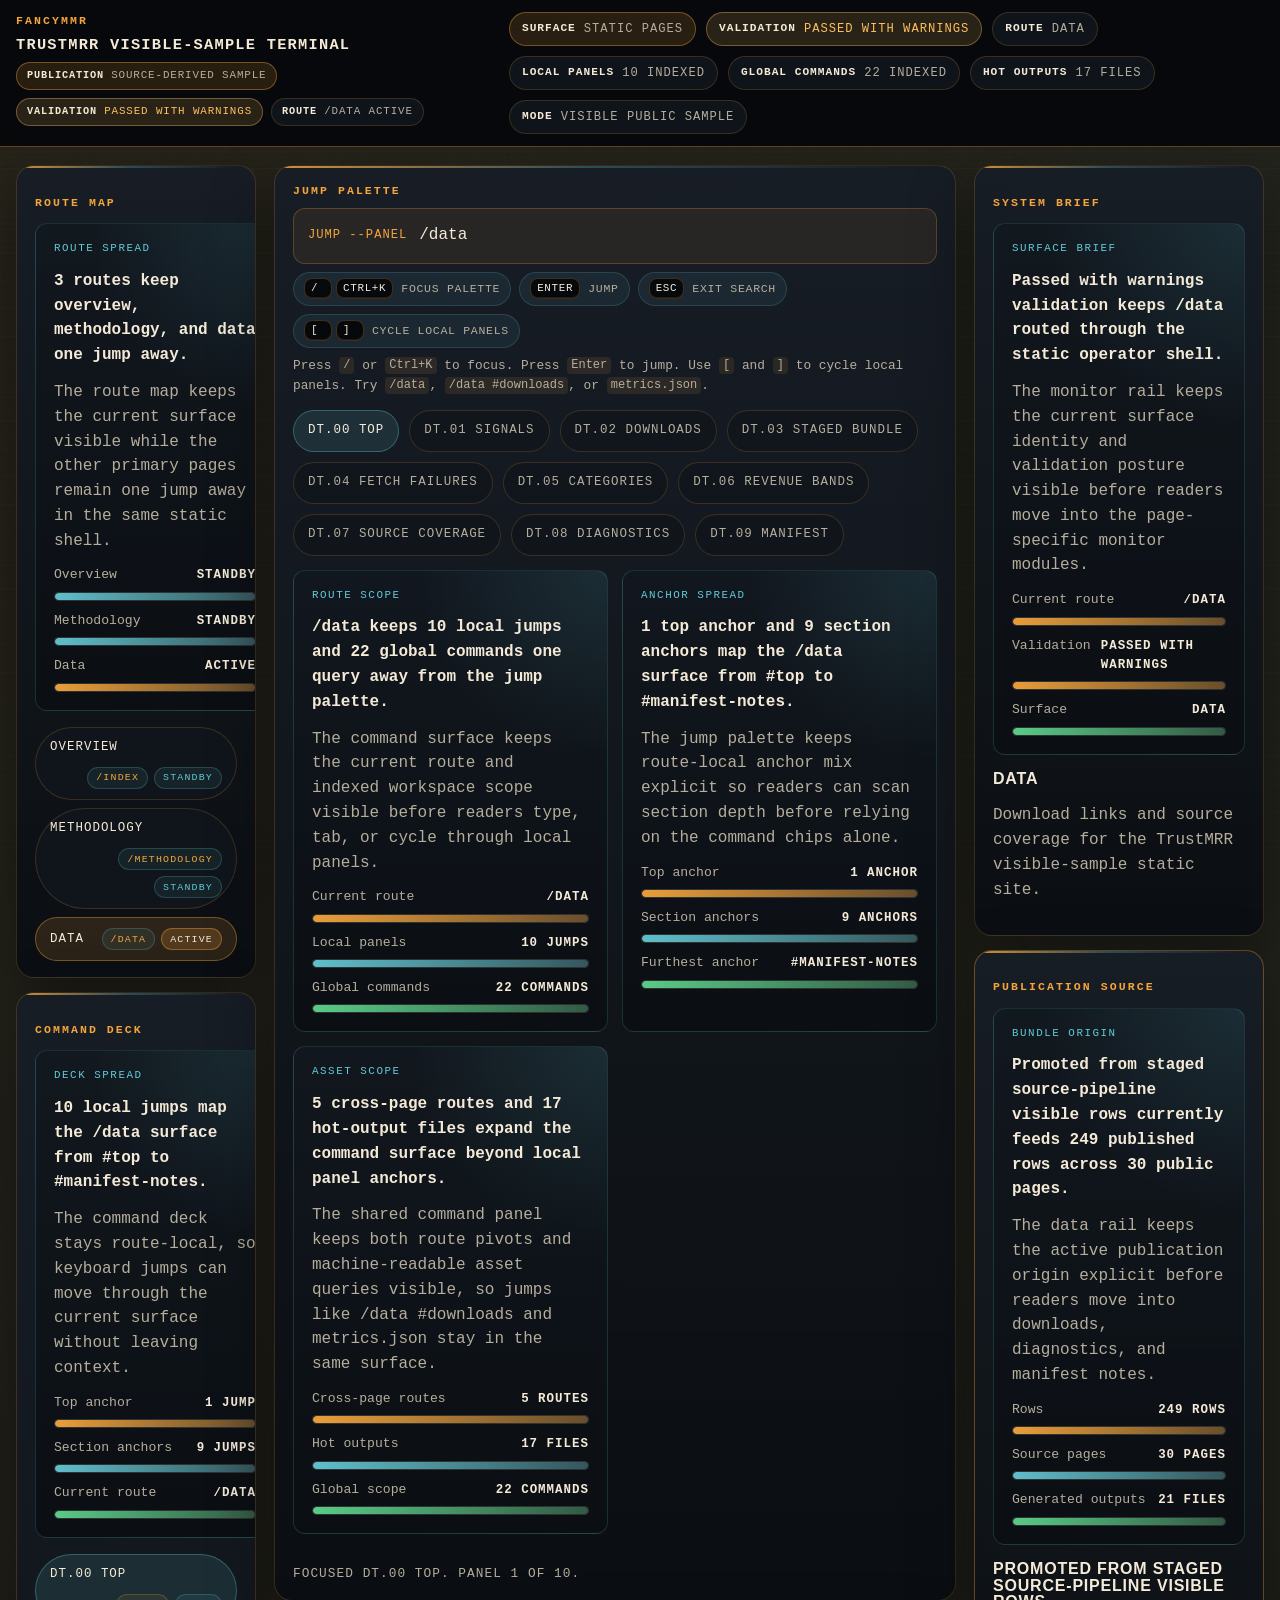
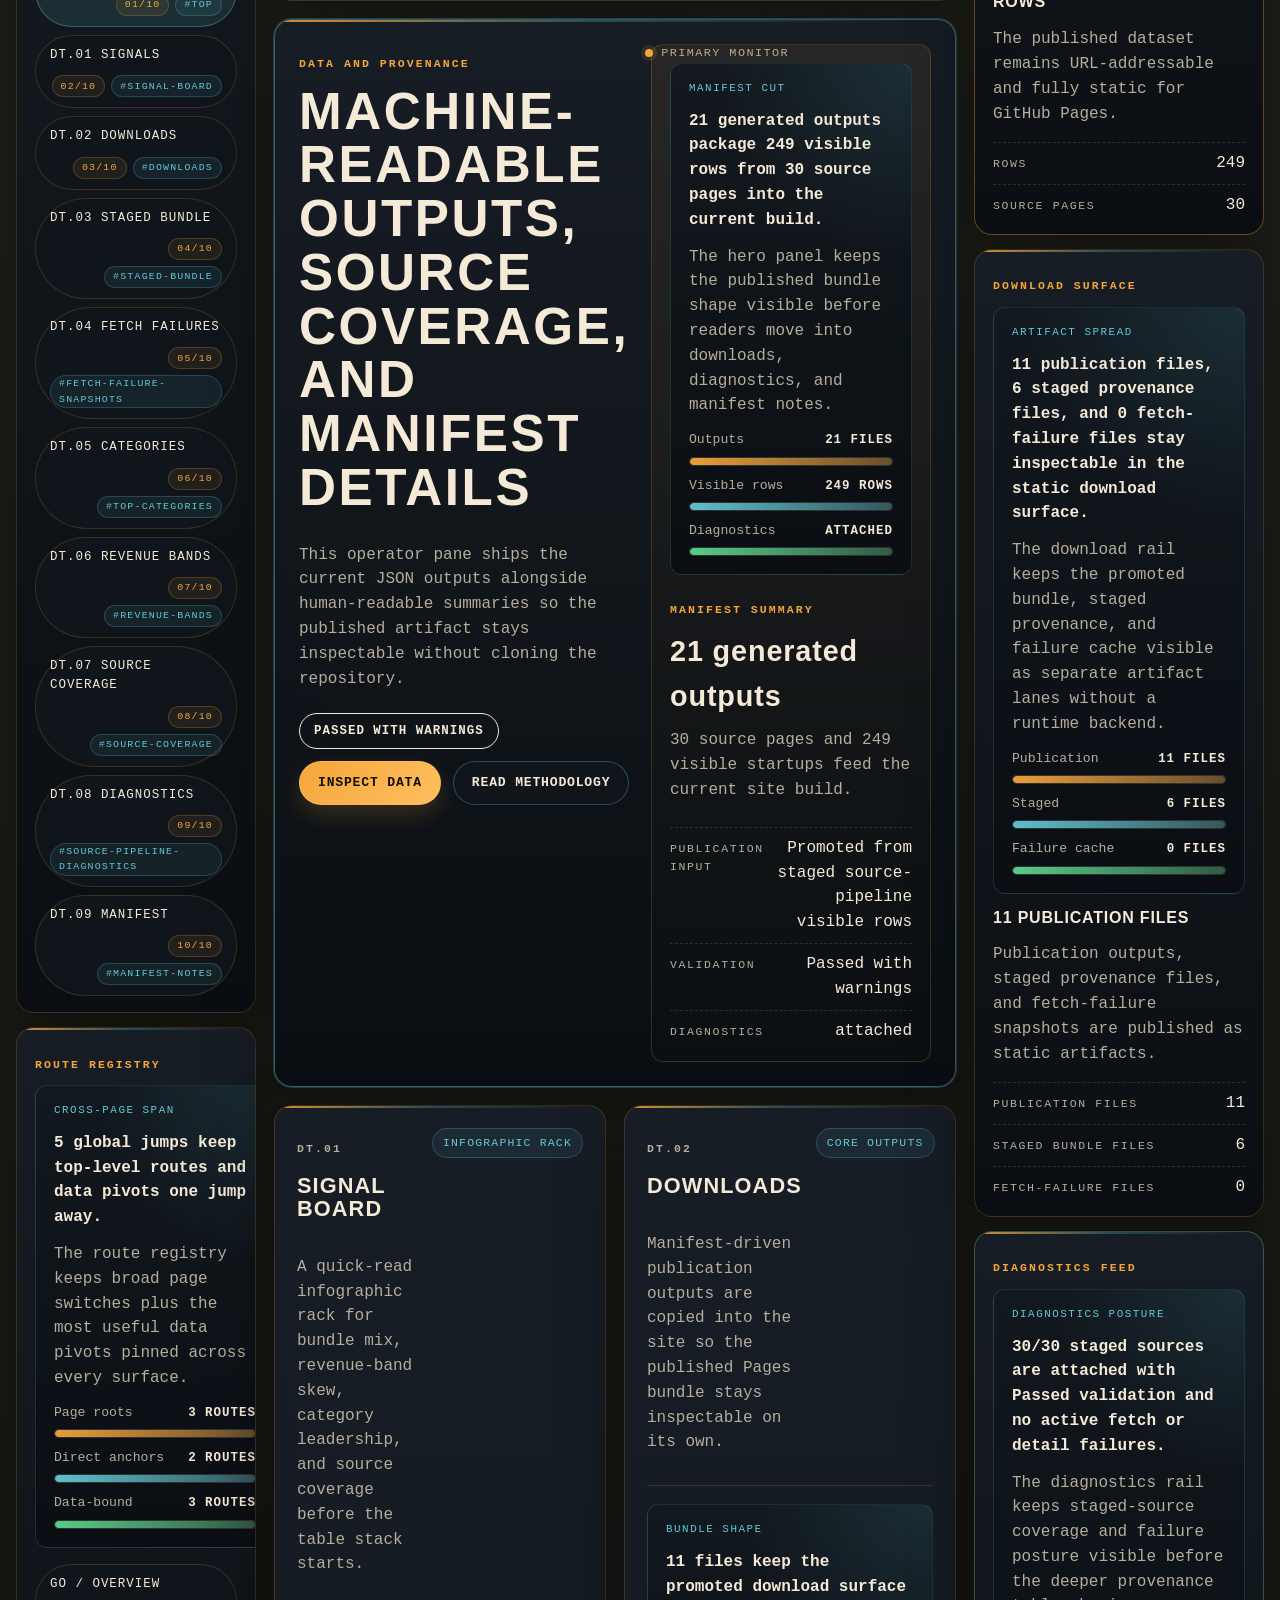
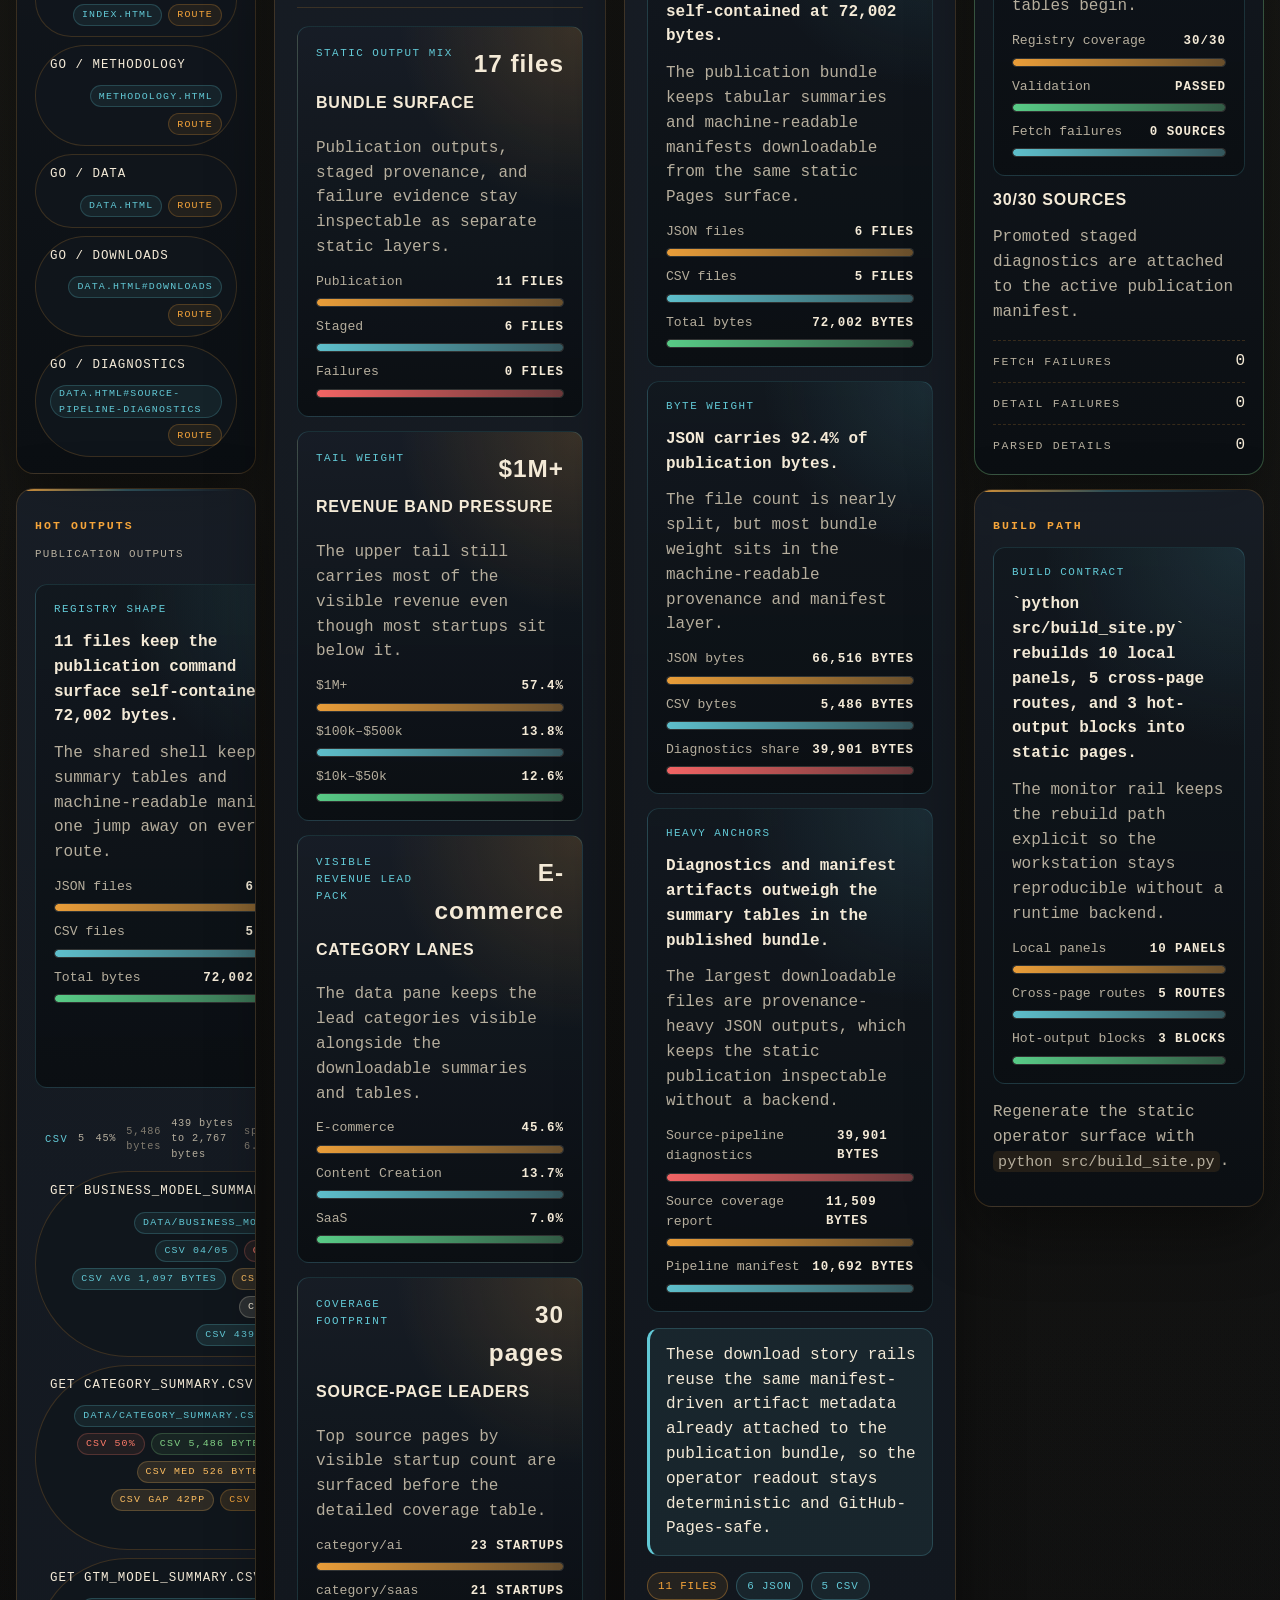
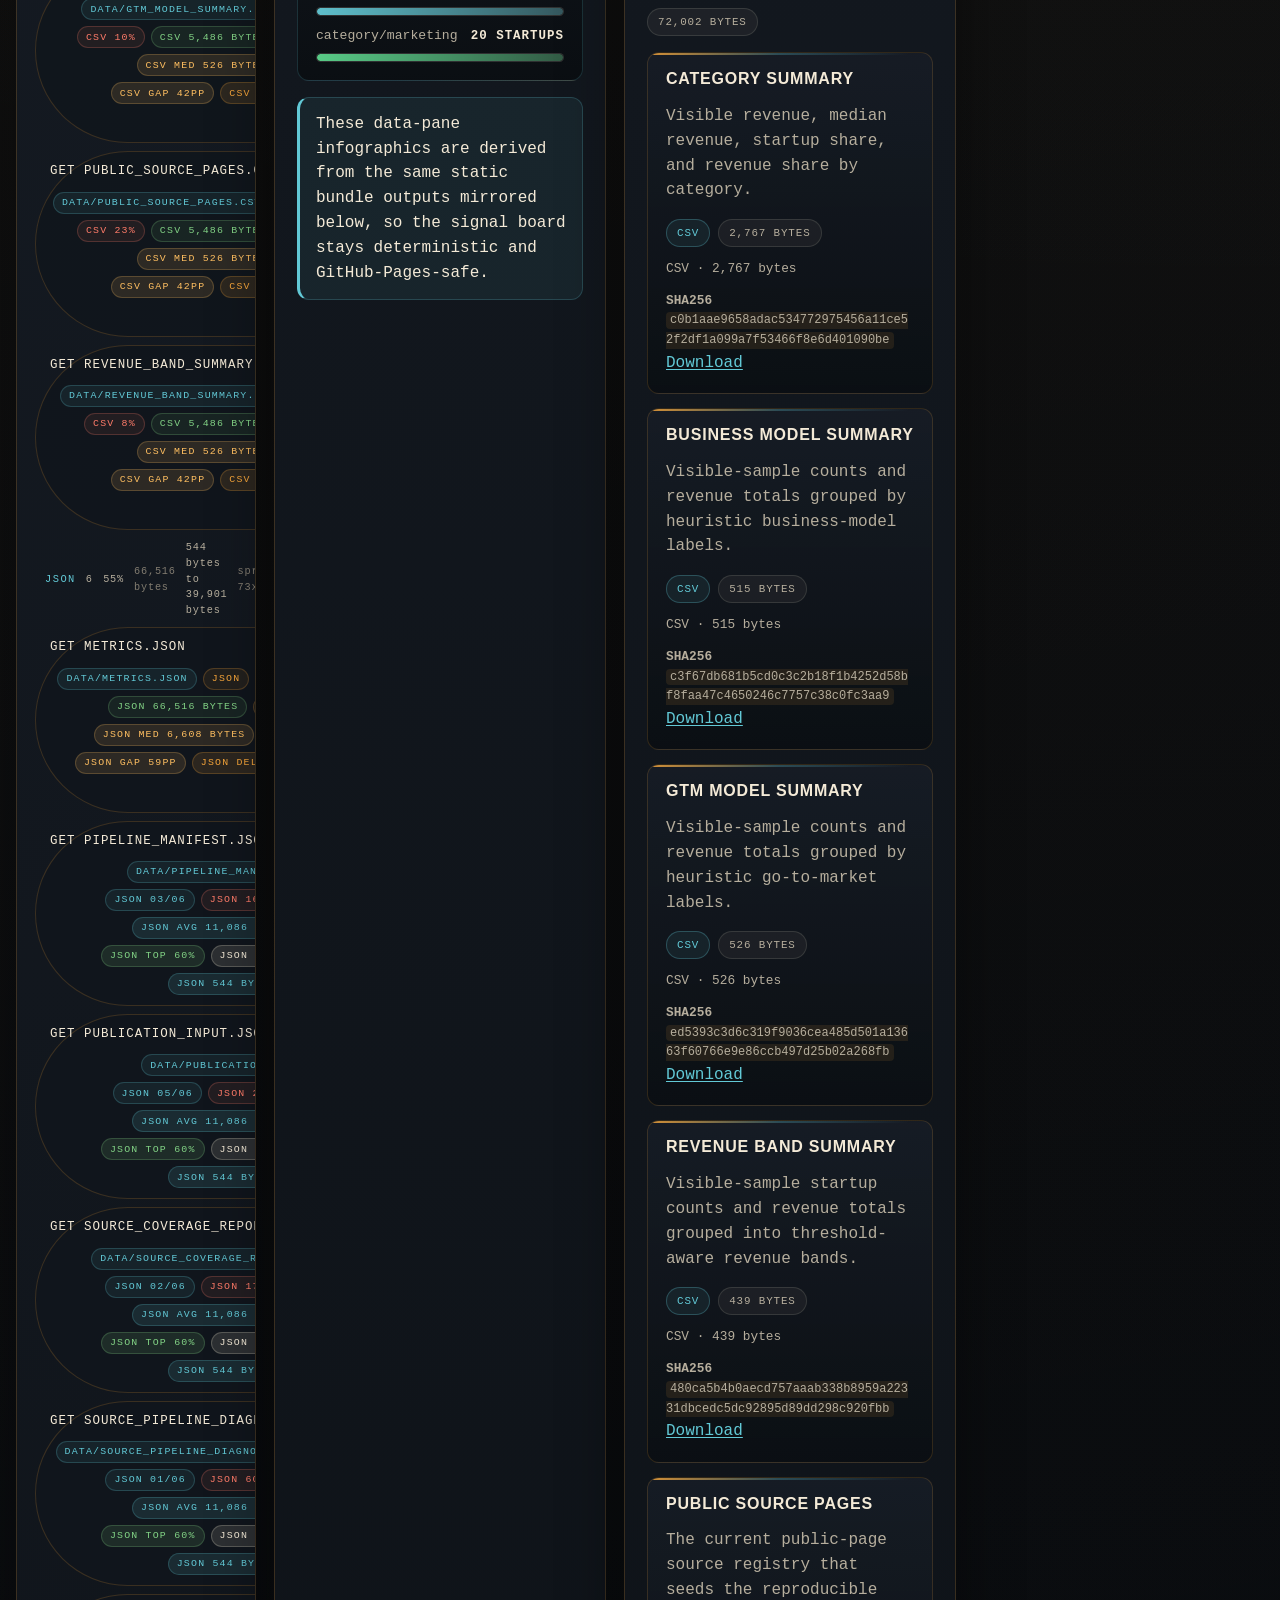
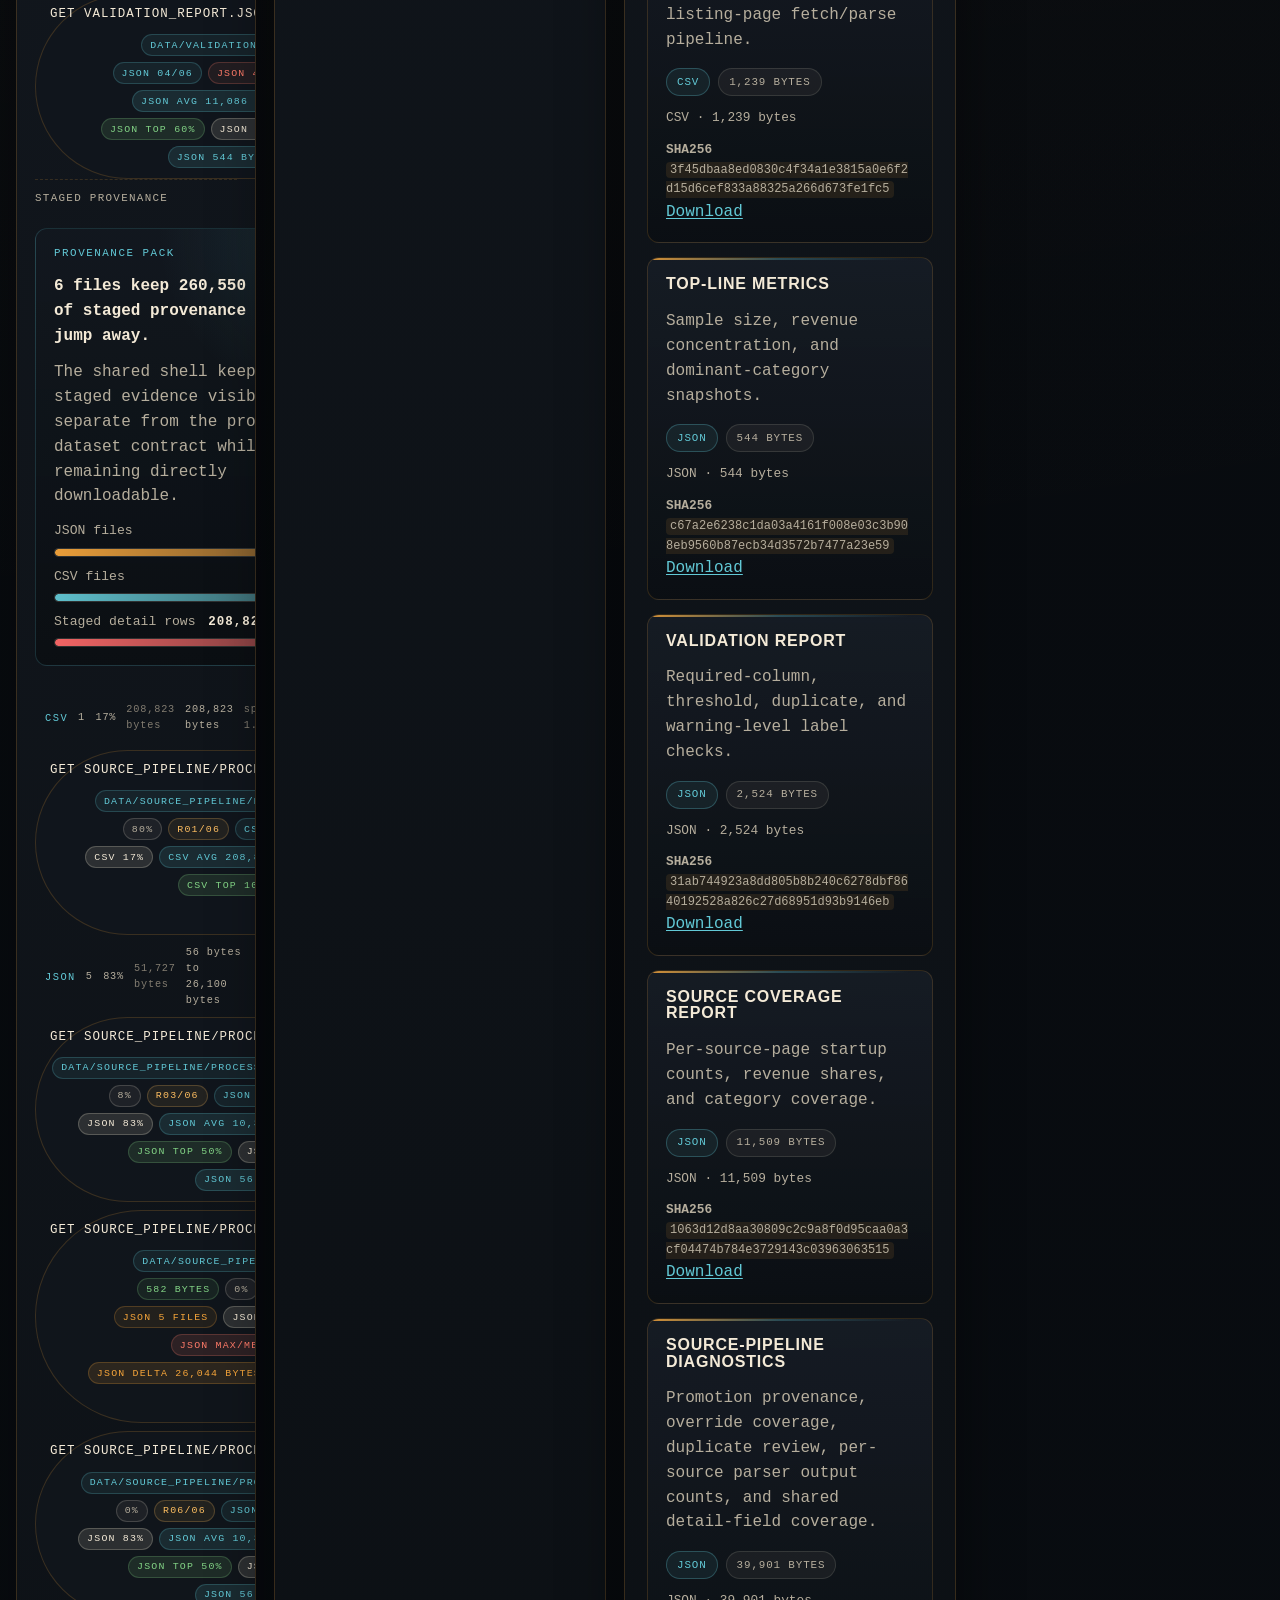
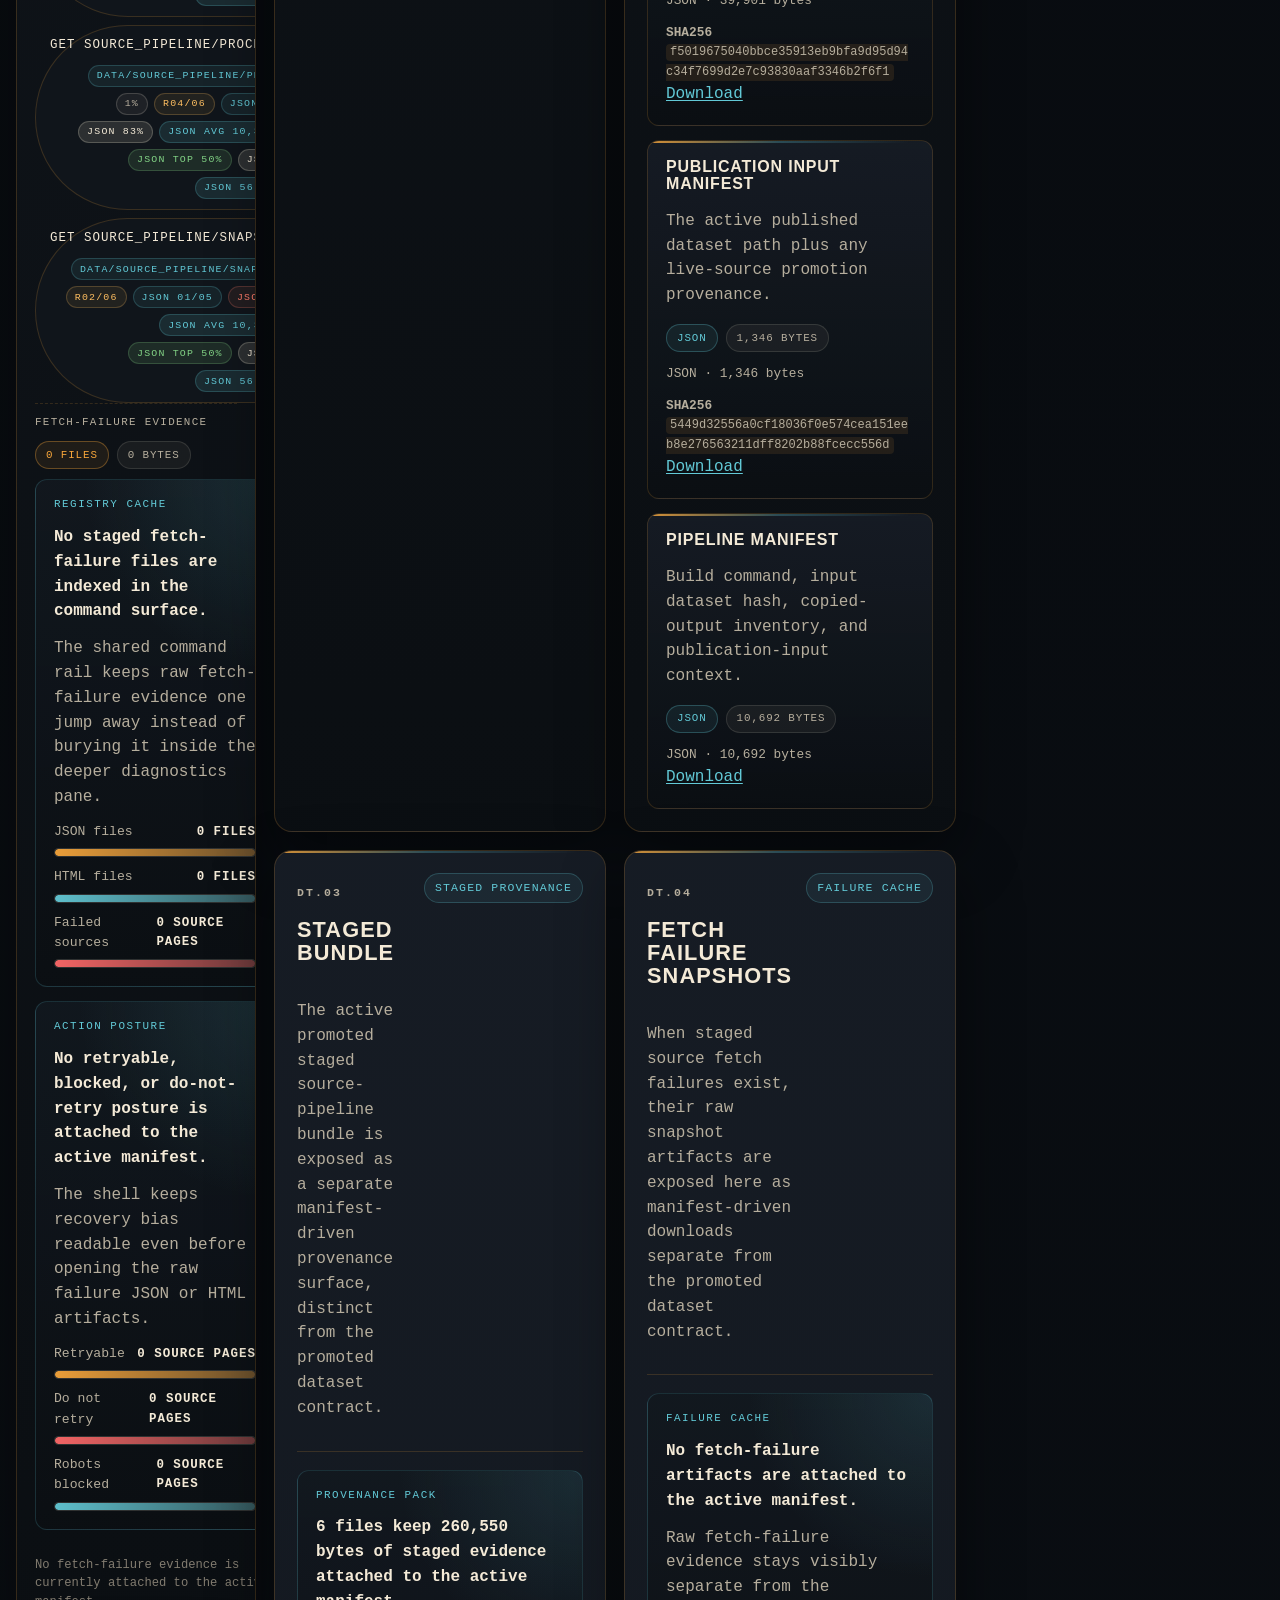
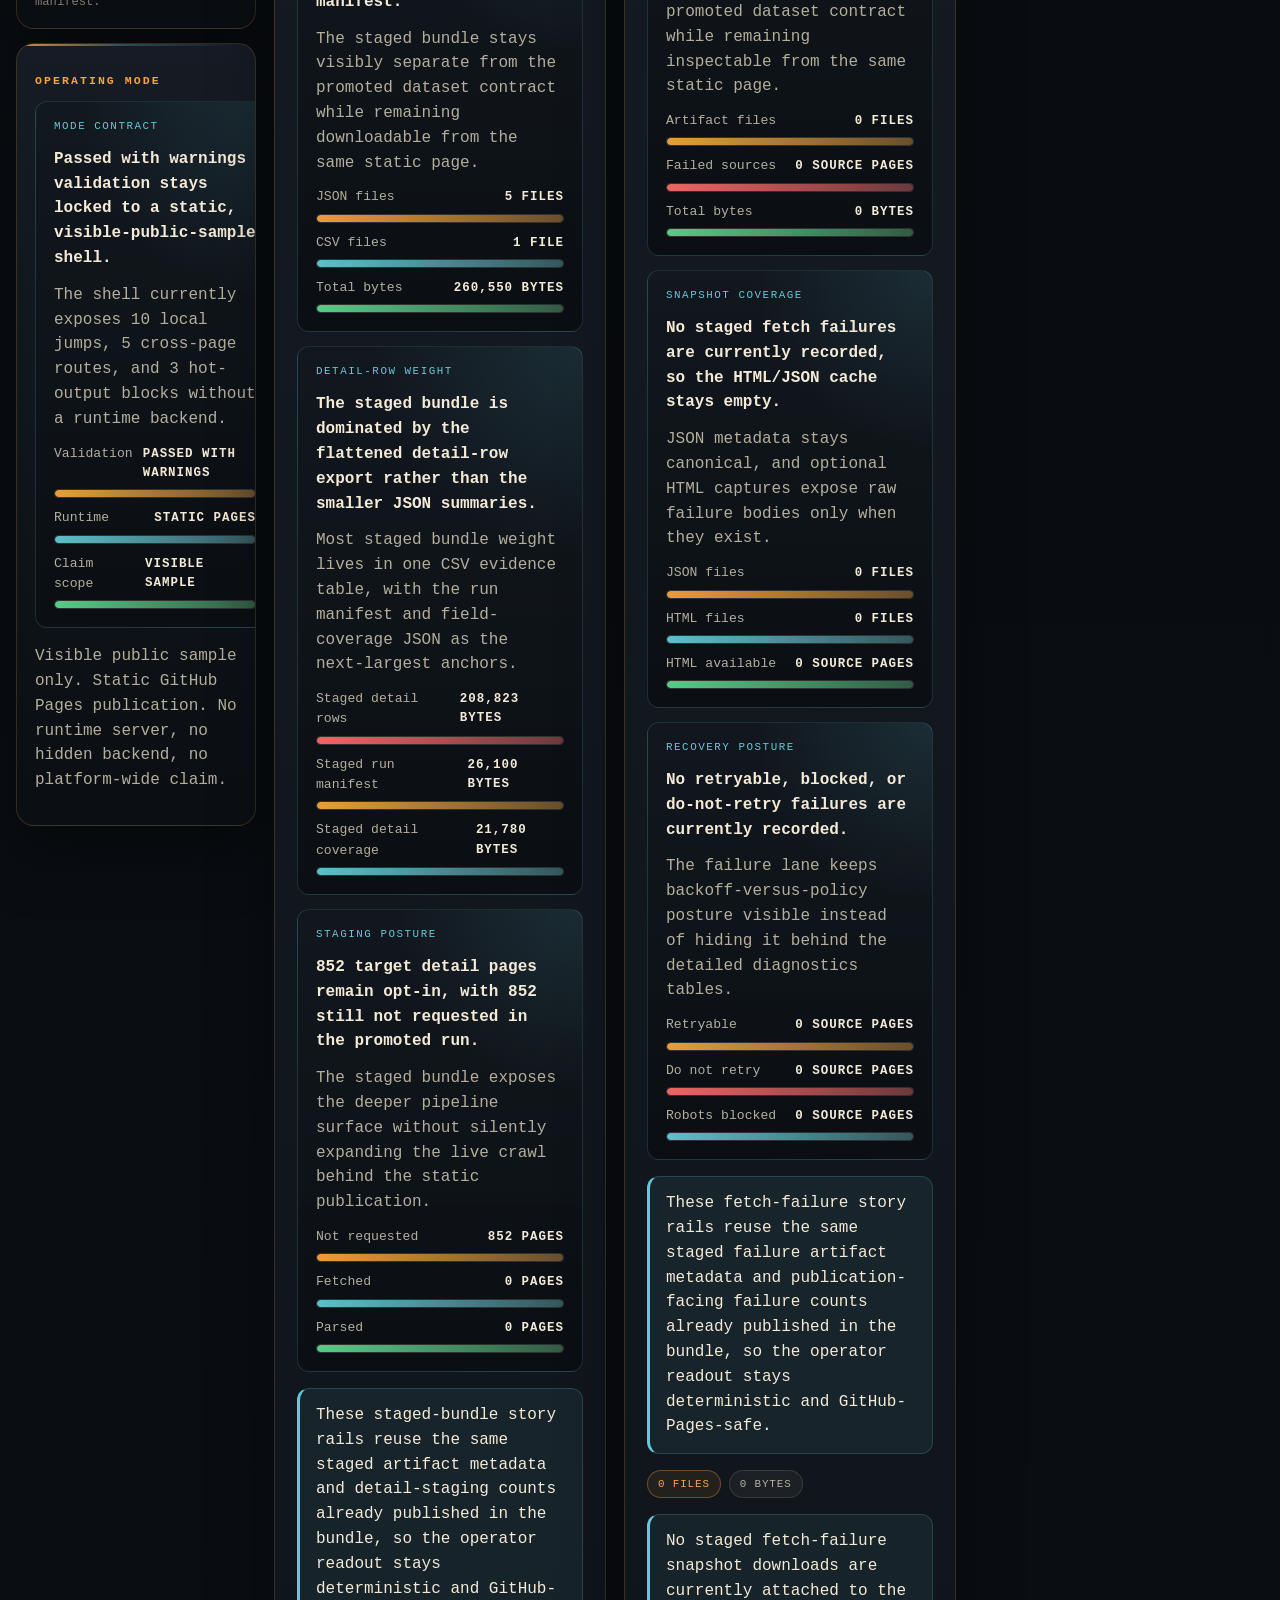
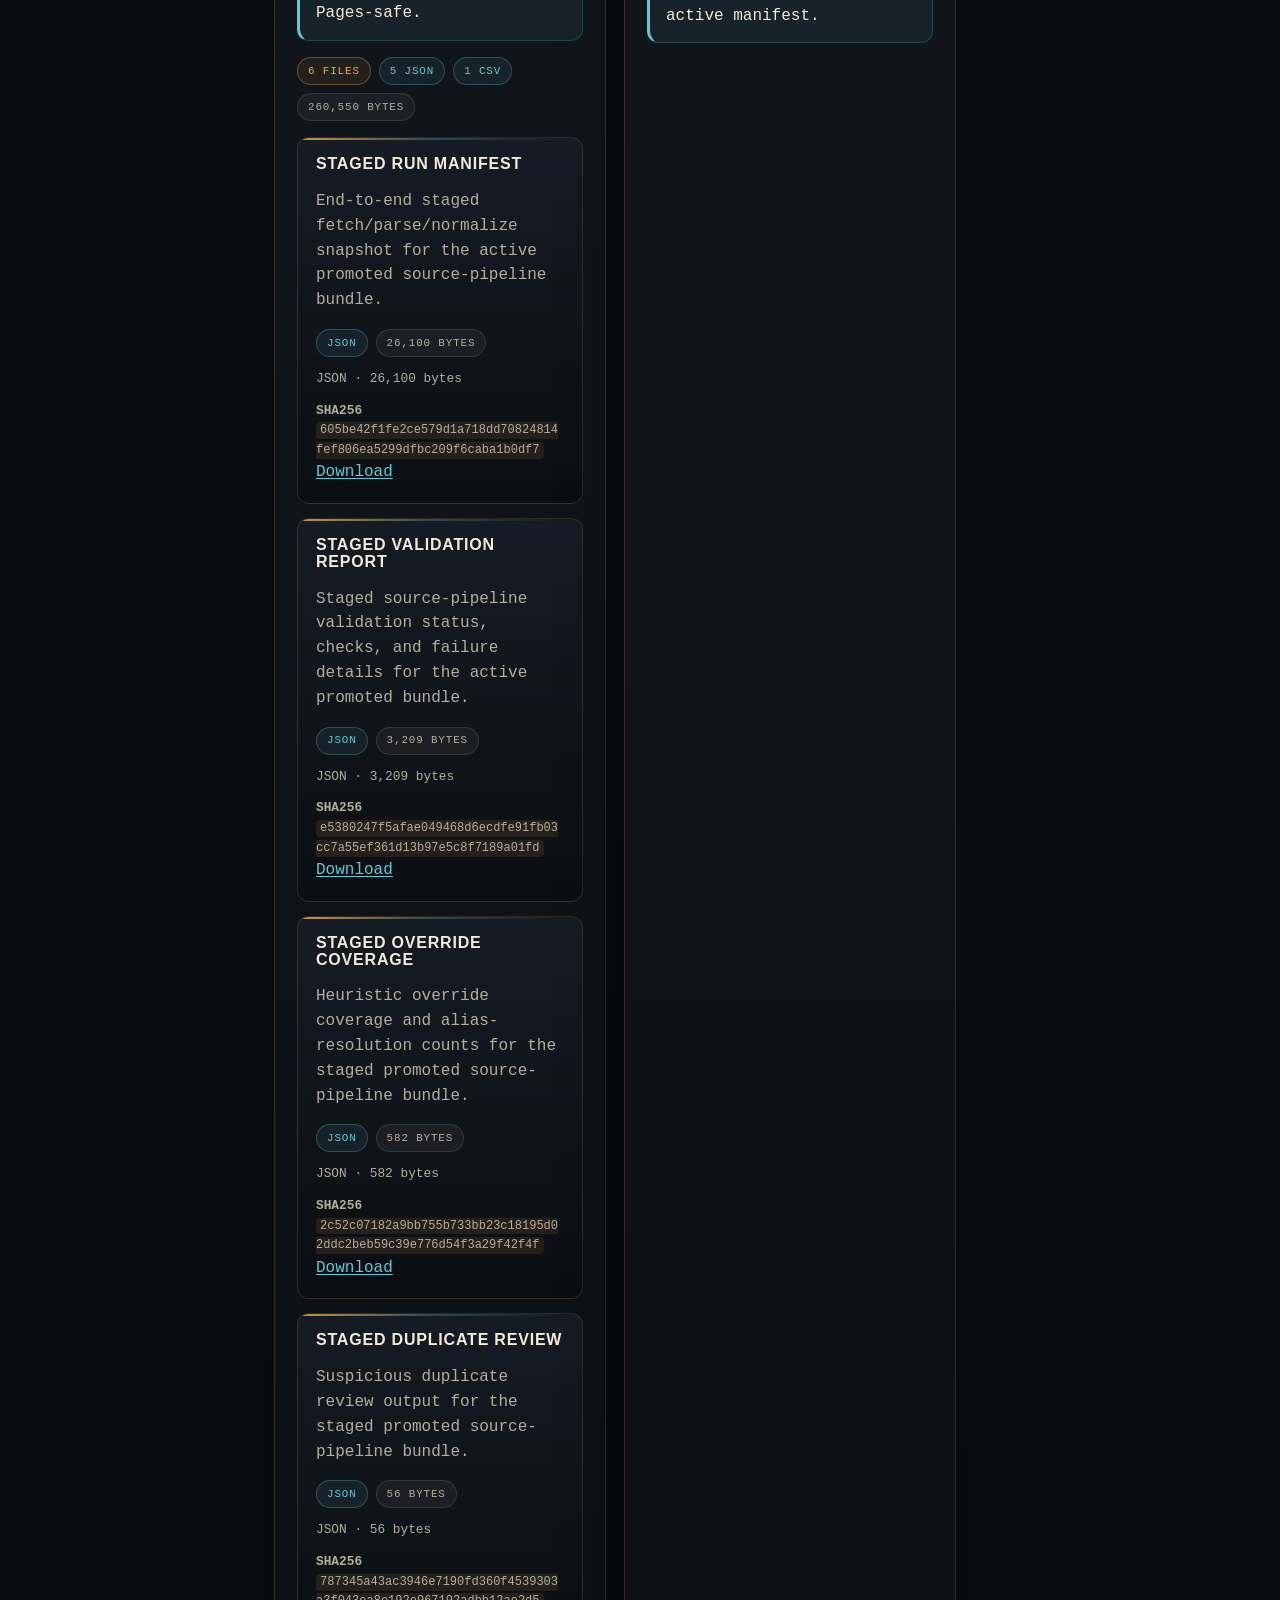
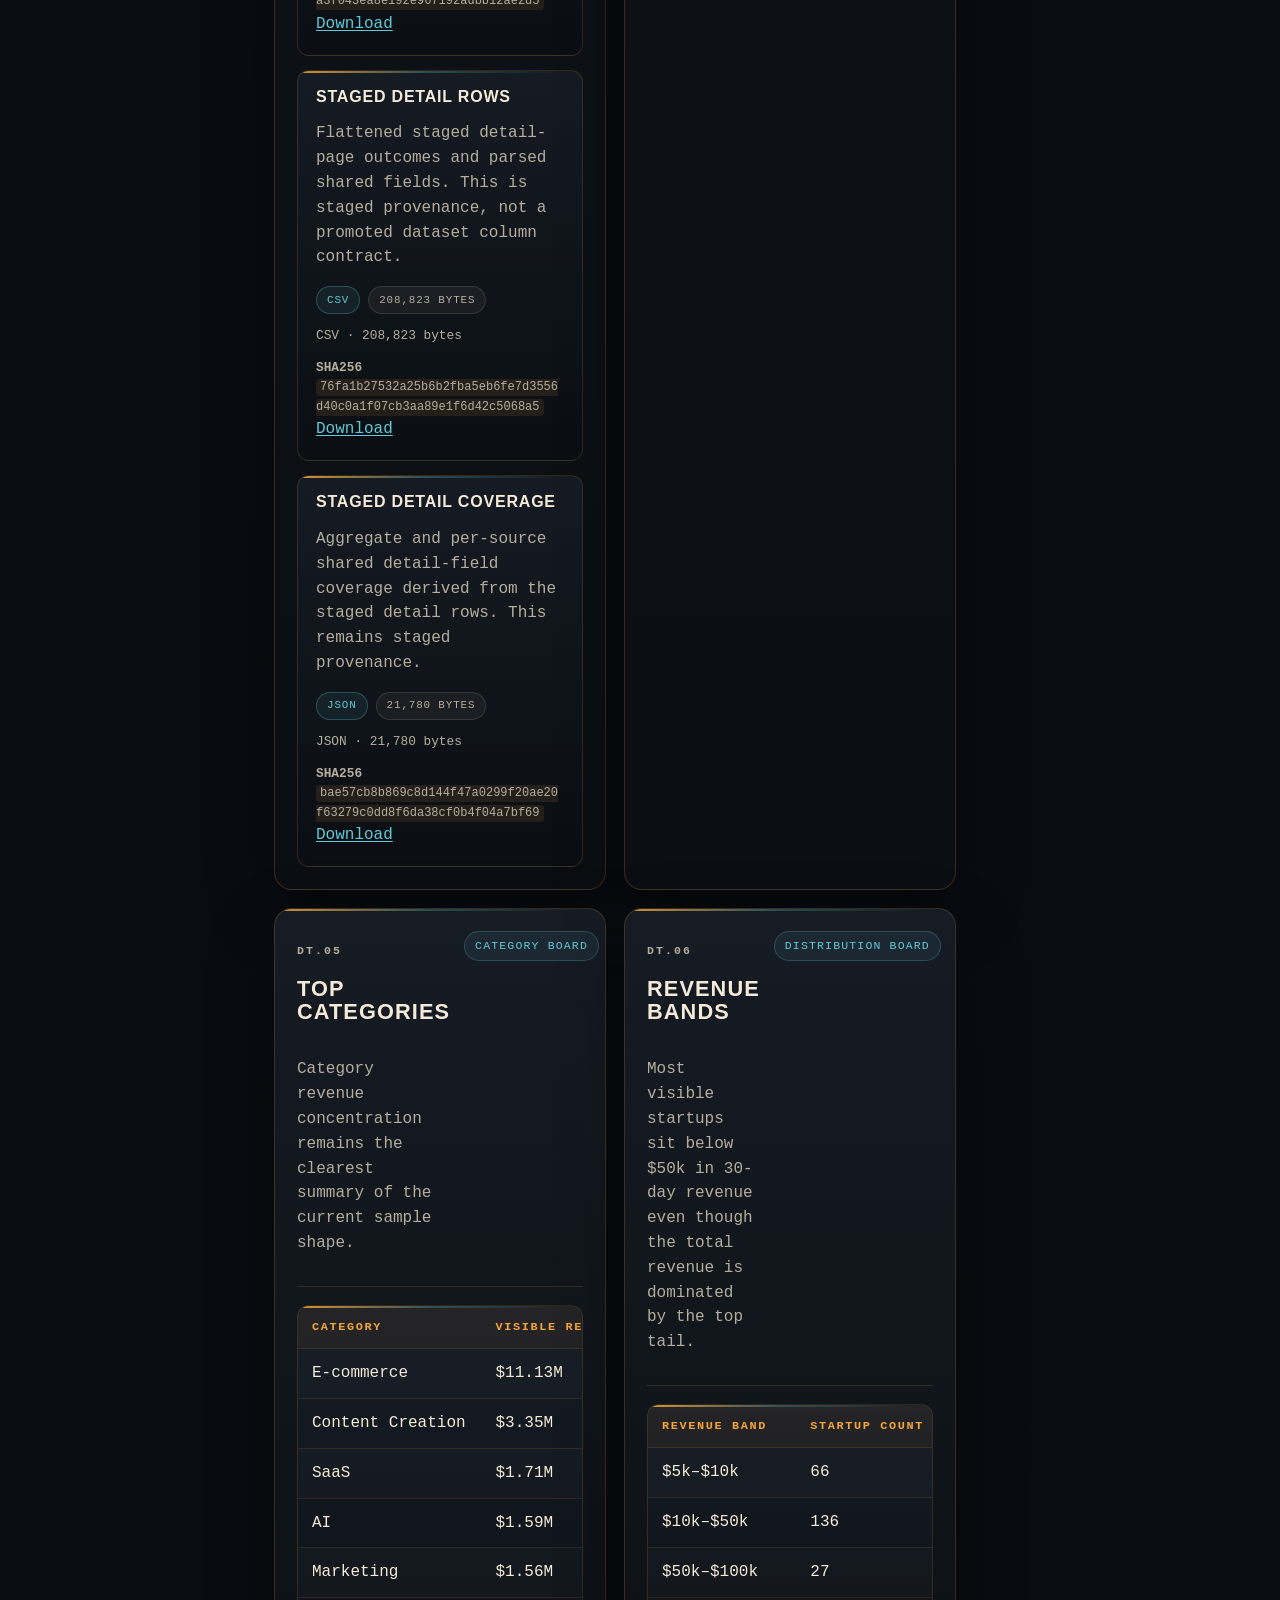
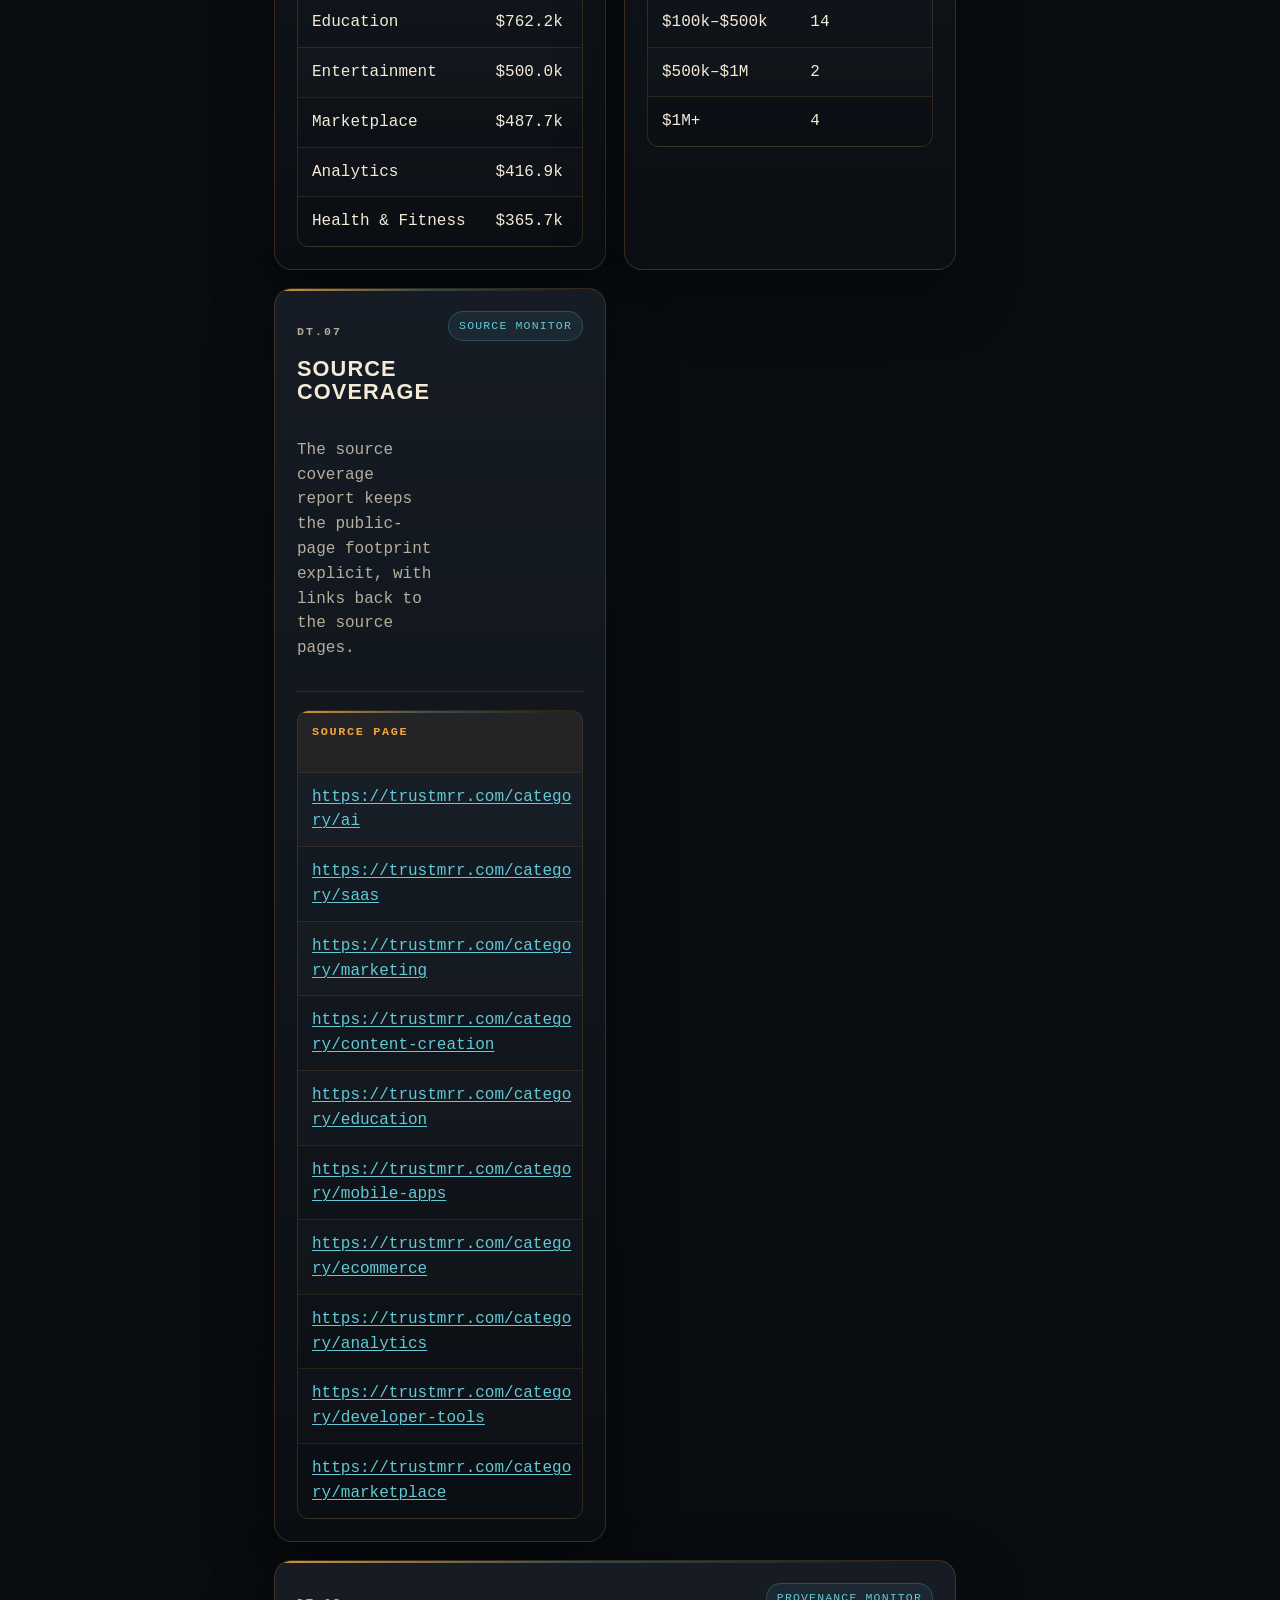
==== commit 9f5025dc: "Add hot-output format-section-byte-share badges" ====
--- a/site/data.html
+++ b/site/data.html
@@ -256,7 +256,7 @@
   </div>
 </aside>
 </div>
-  <nav class="rail-command-links" aria-label="Publication outputs"><div class="rail-command-divider"><span class="rail-command-divider-label">CSV</span><span class="rail-command-divider-count">5</span><span class="rail-command-divider-file-share">45%</span><span class="rail-command-divider-bytes">5,486 bytes</span><span class="rail-command-divider-range">439 bytes to 2,767 bytes</span><span class="rail-command-divider-spread">spread 6.3x</span><span class="rail-command-divider-delta">delta 2,328 bytes</span><span class="rail-command-divider-gap">gap 42pp</span><span class="rail-command-divider-top-share">top 50%</span><span class="rail-command-divider-smallest-share">min 8%</span><span class="rail-command-divider-median">med 526 bytes</span><span class="rail-command-divider-max-median">max/med 5.3x</span><span class="rail-command-divider-average">avg 1,097 bytes</span><span class="rail-command-divider-share">8%</span></div><a class="rail-command-link output-registry-link" href="data/business_model_summary.csv" data-command-label="GET business_model_summary.csv" data-command-target="data/business_model_summary.csv" data-command-kind="asset" data-command-query="business_model_summary.csv" data-command-terms="business_model_summary.csv data/business_model_summary.csv business_model_summary.csv Publication bundle artifact copied into the static site: data/business_model_summary.csv. csv download asset"><span class="output-registry-label">GET business_model_summary.csv</span><span class="output-registry-meta"><span class="output-registry-badge output-registry-badge-target">data/business_model_summary.csv</span><span class="output-registry-badge output-registry-badge-format">CSV</span><span class="output-registry-badge output-registry-badge-bytes">515 bytes</span><span class="output-registry-badge output-registry-badge-share">1%</span><span class="output-registry-badge output-registry-badge-rank">R10/11</span><span class="output-registry-badge output-registry-badge-format-rank">CSV 04/05</span><span class="output-registry-badge output-registry-badge-format-share">CSV 9%</span><span class="output-registry-badge output-registry-badge-format-total">CSV 5,486 bytes</span><span class="output-registry-badge output-registry-badge-format-count">CSV 5 files</span><span class="output-registry-badge output-registry-badge-format-file-share">CSV 45%</span><span class="output-registry-badge output-registry-badge-format-average-size">CSV avg 1,097 bytes</span><span class="output-registry-badge output-registry-badge-format-median-size">CSV med 526 bytes</span><span class="output-registry-badge output-registry-badge-format-max-median">CSV max/med 5.3x</span><span class="output-registry-badge output-registry-badge-format-top-share">CSV top 50%</span><span class="output-registry-badge output-registry-badge-format-smallest-share">CSV min 8%</span><span class="output-registry-badge output-registry-badge-format-share-gap">CSV gap 42pp</span><span class="output-registry-badge output-registry-badge-format-byte-delta">CSV delta 2,328 bytes</span><span class="output-registry-badge output-registry-badge-format-byte-range">CSV 439 bytes to 2,767 bytes</span><span class="output-registry-badge output-registry-badge-format-spread-ratio">CSV spread 6.3x</span></span></a><a class="rail-command-link output-registry-link" href="data/category_summary.csv" data-command-label="GET category_summary.csv" data-command-target="data/category_summary.csv" data-command-kind="asset" data-command-query="category_summary.csv" data-command-terms="category_summary.csv data/category_summary.csv category_summary.csv Publication bundle artifact copied into the static site: data/category_summary.csv. csv download asset"><span class="output-registry-label">GET category_summary.csv</span><span class="output-registry-meta"><span class="output-registry-badge output-registry-badge-target">data/category_summary.csv</span><span class="output-registry-badge output-registry-badge-format">CSV</span><span class="output-registry-badge output-registry-badge-bytes">2,767 bytes</span><span class="output-registry-badge output-registry-badge-share">4%</span><span class="output-registry-badge output-registry-badge-rank">R04/11</span><span class="output-registry-badge output-registry-badge-format-rank">CSV 01/05</span><span class="output-registry-badge output-registry-badge-format-share">CSV 50%</span><span class="output-registry-badge output-registry-badge-format-total">CSV 5,486 bytes</span><span class="output-registry-badge output-registry-badge-format-count">CSV 5 files</span><span class="output-registry-badge output-registry-badge-format-file-share">CSV 45%</span><span class="output-registry-badge output-registry-badge-format-average-size">CSV avg 1,097 bytes</span><span class="output-registry-badge output-registry-badge-format-median-size">CSV med 526 bytes</span><span class="output-registry-badge output-registry-badge-format-max-median">CSV max/med 5.3x</span><span class="output-registry-badge output-registry-badge-format-top-share">CSV top 50%</span><span class="output-registry-badge output-registry-badge-format-smallest-share">CSV min 8%</span><span class="output-registry-badge output-registry-badge-format-share-gap">CSV gap 42pp</span><span class="output-registry-badge output-registry-badge-format-byte-delta">CSV delta 2,328 bytes</span><span class="output-registry-badge output-registry-badge-format-byte-range">CSV 439 bytes to 2,767 bytes</span><span class="output-registry-badge output-registry-badge-format-spread-ratio">CSV spread 6.3x</span></span></a><a class="rail-command-link output-registry-link" href="data/gtm_model_summary.csv" data-command-label="GET gtm_model_summary.csv" data-command-target="data/gtm_model_summary.csv" data-command-kind="asset" data-command-query="gtm_model_summary.csv" data-command-terms="gtm_model_summary.csv data/gtm_model_summary.csv gtm_model_summary.csv Publication bundle artifact copied into the static site: data/gtm_model_summary.csv. csv download asset"><span class="output-registry-label">GET gtm_model_summary.csv</span><span class="output-registry-meta"><span class="output-registry-badge output-registry-badge-target">data/gtm_model_summary.csv</span><span class="output-registry-badge output-registry-badge-format">CSV</span><span class="output-registry-badge output-registry-badge-bytes">526 bytes</span><span class="output-registry-badge output-registry-badge-share">1%</span><span class="output-registry-badge output-registry-badge-rank">R09/11</span><span class="output-registry-badge output-registry-badge-format-rank">CSV 03/05</span><span class="output-registry-badge output-registry-badge-format-share">CSV 10%</span><span class="output-registry-badge output-registry-badge-format-total">CSV 5,486 bytes</span><span class="output-registry-badge output-registry-badge-format-count">CSV 5 files</span><span class="output-registry-badge output-registry-badge-format-file-share">CSV 45%</span><span class="output-registry-badge output-registry-badge-format-average-size">CSV avg 1,097 bytes</span><span class="output-registry-badge output-registry-badge-format-median-size">CSV med 526 bytes</span><span class="output-registry-badge output-registry-badge-format-max-median">CSV max/med 5.3x</span><span class="output-registry-badge output-registry-badge-format-top-share">CSV top 50%</span><span class="output-registry-badge output-registry-badge-format-smallest-share">CSV min 8%</span><span class="output-registry-badge output-registry-badge-format-share-gap">CSV gap 42pp</span><span class="output-registry-badge output-registry-badge-format-byte-delta">CSV delta 2,328 bytes</span><span class="output-registry-badge output-registry-badge-format-byte-range">CSV 439 bytes to 2,767 bytes</span><span class="output-registry-badge output-registry-badge-format-spread-ratio">CSV spread 6.3x</span></span></a><a class="rail-command-link output-registry-link" href="data/public_source_pages.csv" data-command-label="GET public_source_pages.csv" data-command-target="data/public_source_pages.csv" data-command-kind="asset" data-command-query="public_source_pages.csv" data-command-terms="public_source_pages.csv data/public_source_pages.csv public_source_pages.csv Publication bundle artifact copied into the static site: data/public_source_pages.csv. csv download asset"><span class="output-registry-label">GET public_source_pages.csv</span><span class="output-registry-meta"><span class="output-registry-badge output-registry-badge-target">data/public_source_pages.csv</span><span class="output-registry-badge output-registry-badge-format">CSV</span><span class="output-registry-badge output-registry-badge-bytes">1,239 bytes</span><span class="output-registry-badge output-registry-badge-share">2%</span><span class="output-registry-badge output-registry-badge-rank">R07/11</span><span class="output-registry-badge output-registry-badge-format-rank">CSV 02/05</span><span class="output-registry-badge output-registry-badge-format-share">CSV 23%</span><span class="output-registry-badge output-registry-badge-format-total">CSV 5,486 bytes</span><span class="output-registry-badge output-registry-badge-format-count">CSV 5 files</span><span class="output-registry-badge output-registry-badge-format-file-share">CSV 45%</span><span class="output-registry-badge output-registry-badge-format-average-size">CSV avg 1,097 bytes</span><span class="output-registry-badge output-registry-badge-format-median-size">CSV med 526 bytes</span><span class="output-registry-badge output-registry-badge-format-max-median">CSV max/med 5.3x</span><span class="output-registry-badge output-registry-badge-format-top-share">CSV top 50%</span><span class="output-registry-badge output-registry-badge-format-smallest-share">CSV min 8%</span><span class="output-registry-badge output-registry-badge-format-share-gap">CSV gap 42pp</span><span class="output-registry-badge output-registry-badge-format-byte-delta">CSV delta 2,328 bytes</span><span class="output-registry-badge output-registry-badge-format-byte-range">CSV 439 bytes to 2,767 bytes</span><span class="output-registry-badge output-registry-badge-format-spread-ratio">CSV spread 6.3x</span></span></a><a class="rail-command-link output-registry-link" href="data/revenue_band_summary.csv" data-command-label="GET revenue_band_summary.csv" data-command-target="data/revenue_band_summary.csv" data-command-kind="asset" data-command-query="revenue_band_summary.csv" data-command-terms="revenue_band_summary.csv data/revenue_band_summary.csv revenue_band_summary.csv Publication bundle artifact copied into the static site: data/revenue_band_summary.csv. csv download asset"><span class="output-registry-label">GET revenue_band_summary.csv</span><span class="output-registry-meta"><span class="output-registry-badge output-registry-badge-target">data/revenue_band_summary.csv</span><span class="output-registry-badge output-registry-badge-format">CSV</span><span class="output-registry-badge output-registry-badge-bytes">439 bytes</span><span class="output-registry-badge output-registry-badge-share">1%</span><span class="output-registry-badge output-registry-badge-rank">R11/11</span><span class="output-registry-badge output-registry-badge-format-rank">CSV 05/05</span><span class="output-registry-badge output-registry-badge-format-share">CSV 8%</span><span class="output-registry-badge output-registry-badge-format-total">CSV 5,486 bytes</span><span class="output-registry-badge output-registry-badge-format-count">CSV 5 files</span><span class="output-registry-badge output-registry-badge-format-file-share">CSV 45%</span><span class="output-registry-badge output-registry-badge-format-average-size">CSV avg 1,097 bytes</span><span class="output-registry-badge output-registry-badge-format-median-size">CSV med 526 bytes</span><span class="output-registry-badge output-registry-badge-format-max-median">CSV max/med 5.3x</span><span class="output-registry-badge output-registry-badge-format-top-share">CSV top 50%</span><span class="output-registry-badge output-registry-badge-format-smallest-share">CSV min 8%</span><span class="output-registry-badge output-registry-badge-format-share-gap">CSV gap 42pp</span><span class="output-registry-badge output-registry-badge-format-byte-delta">CSV delta 2,328 bytes</span><span class="output-registry-badge output-registry-badge-format-byte-range">CSV 439 bytes to 2,767 bytes</span><span class="output-registry-badge output-registry-badge-format-spread-ratio">CSV spread 6.3x</span></span></a><div class="rail-command-divider"><span class="rail-command-divider-label">JSON</span><span class="rail-command-divider-count">6</span><span class="rail-command-divider-file-share">55%</span><span class="rail-command-divider-bytes">66,516 bytes</span><span class="rail-command-divider-range">544 bytes to 39,901 bytes</span><span class="rail-command-divider-spread">spread 73x</span><span class="rail-command-divider-delta">delta 39,357 bytes</span><span class="rail-command-divider-gap">gap 59pp</span><span class="rail-command-divider-top-share">top 60%</span><span class="rail-command-divider-smallest-share">min 1%</span><span class="rail-command-divider-median">med 6,608 bytes</span><span class="rail-command-divider-max-median">max/med 6.0x</span><span class="rail-command-divider-average">avg 11,086 bytes</span><span class="rail-command-divider-share">92%</span></div><a class="rail-command-link output-registry-link" href="data/metrics.json" data-command-label="GET metrics.json" data-command-target="data/metrics.json" data-command-kind="asset" data-command-query="metrics.json" data-command-terms="metrics.json data/metrics.json metrics.json Publication bundle artifact copied into the static site: data/metrics.json. json download asset"><span class="output-registry-label">GET metrics.json</span><span class="output-registry-meta"><span class="output-registry-badge output-registry-badge-target">data/metrics.json</span><span class="output-registry-badge output-registry-badge-format">JSON</span><span class="output-registry-badge output-registry-badge-bytes">544 bytes</span><span class="output-registry-badge output-registry-badge-share">1%</span><span class="output-registry-badge output-registry-badge-rank">R08/11</span><span class="output-registry-badge output-registry-badge-format-rank">JSON 06/06</span><span class="output-registry-badge output-registry-badge-format-share">JSON 1%</span><span class="output-registry-badge output-registry-badge-format-total">JSON 66,516 bytes</span><span class="output-registry-badge output-registry-badge-format-count">JSON 6 files</span><span class="output-registry-badge output-registry-badge-format-file-share">JSON 55%</span><span class="output-registry-badge output-registry-badge-format-average-size">JSON avg 11,086 bytes</span><span class="output-registry-badge output-registry-badge-format-median-size">JSON med 6,608 bytes</span><span class="output-registry-badge output-registry-badge-format-max-median">JSON max/med 6.0x</span><span class="output-registry-badge output-registry-badge-format-top-share">JSON top 60%</span><span class="output-registry-badge output-registry-badge-format-smallest-share">JSON min 1%</span><span class="output-registry-badge output-registry-badge-format-share-gap">JSON gap 59pp</span><span class="output-registry-badge output-registry-badge-format-byte-delta">JSON delta 39,357 bytes</span><span class="output-registry-badge output-registry-badge-format-byte-range">JSON 544 bytes to 39,901 bytes</span><span class="output-registry-badge output-registry-badge-format-spread-ratio">JSON spread 73x</span></span></a><a class="rail-command-link output-registry-link" href="data/pipeline_manifest.json" data-command-label="GET pipeline_manifest.json" data-command-target="data/pipeline_manifest.json" data-command-kind="asset" data-command-query="pipeline_manifest.json" data-command-terms="pipeline_manifest.json data/pipeline_manifest.json pipeline_manifest.json Active pipeline manifest for the current static publication bundle. json download asset"><span class="output-registry-label">GET pipeline_manifest.json</span><span class="output-registry-meta"><span class="output-registry-badge output-registry-badge-target">data/pipeline_manifest.json</span><span class="output-registry-badge output-registry-badge-format">JSON</span><span class="output-registry-badge output-registry-badge-bytes">10,692 bytes</span><span class="output-registry-badge output-registry-badge-share">15%</span><span class="output-registry-badge output-registry-badge-rank">R03/11</span><span class="output-registry-badge output-registry-badge-format-rank">JSON 03/06</span><span class="output-registry-badge output-registry-badge-format-share">JSON 16%</span><span class="output-registry-badge output-registry-badge-format-total">JSON 66,516 bytes</span><span class="output-registry-badge output-registry-badge-format-count">JSON 6 files</span><span class="output-registry-badge output-registry-badge-format-file-share">JSON 55%</span><span class="output-registry-badge output-registry-badge-format-average-size">JSON avg 11,086 bytes</span><span class="output-registry-badge output-registry-badge-format-median-size">JSON med 6,608 bytes</span><span class="output-registry-badge output-registry-badge-format-max-median">JSON max/med 6.0x</span><span class="output-registry-badge output-registry-badge-format-top-share">JSON top 60%</span><span class="output-registry-badge output-registry-badge-format-smallest-share">JSON min 1%</span><span class="output-registry-badge output-registry-badge-format-share-gap">JSON gap 59pp</span><span class="output-registry-badge output-registry-badge-format-byte-delta">JSON delta 39,357 bytes</span><span class="output-registry-badge output-registry-badge-format-byte-range">JSON 544 bytes to 39,901 bytes</span><span class="output-registry-badge output-registry-badge-format-spread-ratio">JSON spread 73x</span></span></a><a class="rail-command-link output-registry-link" href="data/publication_input.json" data-command-label="GET publication_input.json" data-command-target="data/publication_input.json" data-command-kind="asset" data-command-query="publication_input.json" data-command-terms="publication_input.json data/publication_input.json publication_input.json Publication bundle artifact copied into the static site: data/publication_input.json. json download asset"><span class="output-registry-label">GET publication_input.json</span><span class="output-registry-meta"><span class="output-registry-badge output-registry-badge-target">data/publication_input.json</span><span class="output-registry-badge output-registry-badge-format">JSON</span><span class="output-registry-badge output-registry-badge-bytes">1,346 bytes</span><span class="output-registry-badge output-registry-badge-share">2%</span><span class="output-registry-badge output-registry-badge-rank">R06/11</span><span class="output-registry-badge output-registry-badge-format-rank">JSON 05/06</span><span class="output-registry-badge output-registry-badge-format-share">JSON 2%</span><span class="output-registry-badge output-registry-badge-format-total">JSON 66,516 bytes</span><span class="output-registry-badge output-registry-badge-format-count">JSON 6 files</span><span class="output-registry-badge output-registry-badge-format-file-share">JSON 55%</span><span class="output-registry-badge output-registry-badge-format-average-size">JSON avg 11,086 bytes</span><span class="output-registry-badge output-registry-badge-format-median-size">JSON med 6,608 bytes</span><span class="output-registry-badge output-registry-badge-format-max-median">JSON max/med 6.0x</span><span class="output-registry-badge output-registry-badge-format-top-share">JSON top 60%</span><span class="output-registry-badge output-registry-badge-format-smallest-share">JSON min 1%</span><span class="output-registry-badge output-registry-badge-format-share-gap">JSON gap 59pp</span><span class="output-registry-badge output-registry-badge-format-byte-delta">JSON delta 39,357 bytes</span><span class="output-registry-badge output-registry-badge-format-byte-range">JSON 544 bytes to 39,901 bytes</span><span class="output-registry-badge output-registry-badge-format-spread-ratio">JSON spread 73x</span></span></a><a class="rail-command-link output-registry-link" href="data/source_coverage_report.json" data-command-label="GET source_coverage_report.json" data-command-target="data/source_coverage_report.json" data-command-kind="asset" data-command-query="source_coverage_report.json" data-command-terms="source_coverage_report.json data/source_coverage_report.json source_coverage_report.json Publication bundle artifact copied into the static site: data/source_coverage_report.json. json download asset"><span class="output-registry-label">GET source_coverage_report.json</span><span class="output-registry-meta"><span class="output-registry-badge output-registry-badge-target">data/source_coverage_report.json</span><span class="output-registry-badge output-registry-badge-format">JSON</span><span class="output-registry-badge output-registry-badge-bytes">11,509 bytes</span><span class="output-registry-badge output-registry-badge-share">16%</span><span class="output-registry-badge output-registry-badge-rank">R02/11</span><span class="output-registry-badge output-registry-badge-format-rank">JSON 02/06</span><span class="output-registry-badge output-registry-badge-format-share">JSON 17%</span><span class="output-registry-badge output-registry-badge-format-total">JSON 66,516 bytes</span><span class="output-registry-badge output-registry-badge-format-count">JSON 6 files</span><span class="output-registry-badge output-registry-badge-format-file-share">JSON 55%</span><span class="output-registry-badge output-registry-badge-format-average-size">JSON avg 11,086 bytes</span><span class="output-registry-badge output-registry-badge-format-median-size">JSON med 6,608 bytes</span><span class="output-registry-badge output-registry-badge-format-max-median">JSON max/med 6.0x</span><span class="output-registry-badge output-registry-badge-format-top-share">JSON top 60%</span><span class="output-registry-badge output-registry-badge-format-smallest-share">JSON min 1%</span><span class="output-registry-badge output-registry-badge-format-share-gap">JSON gap 59pp</span><span class="output-registry-badge output-registry-badge-format-byte-delta">JSON delta 39,357 bytes</span><span class="output-registry-badge output-registry-badge-format-byte-range">JSON 544 bytes to 39,901 bytes</span><span class="output-registry-badge output-registry-badge-format-spread-ratio">JSON spread 73x</span></span></a><a class="rail-command-link output-registry-link" href="data/source_pipeline_diagnostics.json" data-command-label="GET source_pipeline_diagnostics.json" data-command-target="data/source_pipeline_diagnostics.json" data-command-kind="asset" data-command-query="source_pipeline_diagnostics.json" data-command-terms="source_pipeline_diagnostics.json data/source_pipeline_diagnostics.json source_pipeline_diagnostics.json Publication bundle artifact copied into the static site: data/source_pipeline_diagnostics.json. json download asset"><span class="output-registry-label">GET source_pipeline_diagnostics.json</span><span class="output-registry-meta"><span class="output-registry-badge output-registry-badge-target">data/source_pipeline_diagnostics.json</span><span class="output-registry-badge output-registry-badge-format">JSON</span><span class="output-registry-badge output-registry-badge-bytes">39,901 bytes</span><span class="output-registry-badge output-registry-badge-share">55%</span><span class="output-registry-badge output-registry-badge-rank">R01/11</span><span class="output-registry-badge output-registry-badge-format-rank">JSON 01/06</span><span class="output-registry-badge output-registry-badge-format-share">JSON 60%</span><span class="output-registry-badge output-registry-badge-format-total">JSON 66,516 bytes</span><span class="output-registry-badge output-registry-badge-format-count">JSON 6 files</span><span class="output-registry-badge output-registry-badge-format-file-share">JSON 55%</span><span class="output-registry-badge output-registry-badge-format-average-size">JSON avg 11,086 bytes</span><span class="output-registry-badge output-registry-badge-format-median-size">JSON med 6,608 bytes</span><span class="output-registry-badge output-registry-badge-format-max-median">JSON max/med 6.0x</span><span class="output-registry-badge output-registry-badge-format-top-share">JSON top 60%</span><span class="output-registry-badge output-registry-badge-format-smallest-share">JSON min 1%</span><span class="output-registry-badge output-registry-badge-format-share-gap">JSON gap 59pp</span><span class="output-registry-badge output-registry-badge-format-byte-delta">JSON delta 39,357 bytes</span><span class="output-registry-badge output-registry-badge-format-byte-range">JSON 544 bytes to 39,901 bytes</span><span class="output-registry-badge output-registry-badge-format-spread-ratio">JSON spread 73x</span></span></a><a class="rail-command-link output-registry-link" href="data/validation_report.json" data-command-label="GET validation_report.json" data-command-target="data/validation_report.json" data-command-kind="asset" data-command-query="validation_report.json" data-command-terms="validation_report.json data/validation_report.json validation_report.json Publication bundle artifact copied into the static site: data/validation_report.json. json download asset"><span class="output-registry-label">GET validation_report.json</span><span class="output-registry-meta"><span class="output-registry-badge output-registry-badge-target">data/validation_report.json</span><span class="output-registry-badge output-registry-badge-format">JSON</span><span class="output-registry-badge output-registry-badge-bytes">2,524 bytes</span><span class="output-registry-badge output-registry-badge-share">4%</span><span class="output-registry-badge output-registry-badge-rank">R05/11</span><span class="output-registry-badge output-registry-badge-format-rank">JSON 04/06</span><span class="output-registry-badge output-registry-badge-format-share">JSON 4%</span><span class="output-registry-badge output-registry-badge-format-total">JSON 66,516 bytes</span><span class="output-registry-badge output-registry-badge-format-count">JSON 6 files</span><span class="output-registry-badge output-registry-badge-format-file-share">JSON 55%</span><span class="output-registry-badge output-registry-badge-format-average-size">JSON avg 11,086 bytes</span><span class="output-registry-badge output-registry-badge-format-median-size">JSON med 6,608 bytes</span><span class="output-registry-badge output-registry-badge-format-max-median">JSON max/med 6.0x</span><span class="output-registry-badge output-registry-badge-format-top-share">JSON top 60%</span><span class="output-registry-badge output-registry-badge-format-smallest-share">JSON min 1%</span><span class="output-registry-badge output-registry-badge-format-share-gap">JSON gap 59pp</span><span class="output-registry-badge output-registry-badge-format-byte-delta">JSON delta 39,357 bytes</span><span class="output-registry-badge output-registry-badge-format-byte-range">JSON 544 bytes to 39,901 bytes</span><span class="output-registry-badge output-registry-badge-format-spread-ratio">JSON spread 73x</span></span></a></nav>
+  <nav class="rail-command-links" aria-label="Publication outputs"><div class="rail-command-divider"><span class="rail-command-divider-label">CSV</span><span class="rail-command-divider-count">5</span><span class="rail-command-divider-file-share">45%</span><span class="rail-command-divider-bytes">5,486 bytes</span><span class="rail-command-divider-range">439 bytes to 2,767 bytes</span><span class="rail-command-divider-spread">spread 6.3x</span><span class="rail-command-divider-delta">delta 2,328 bytes</span><span class="rail-command-divider-gap">gap 42pp</span><span class="rail-command-divider-top-share">top 50%</span><span class="rail-command-divider-smallest-share">min 8%</span><span class="rail-command-divider-median">med 526 bytes</span><span class="rail-command-divider-max-median">max/med 5.3x</span><span class="rail-command-divider-average">avg 1,097 bytes</span><span class="rail-command-divider-share">8%</span></div><a class="rail-command-link output-registry-link" href="data/business_model_summary.csv" data-command-label="GET business_model_summary.csv" data-command-target="data/business_model_summary.csv" data-command-kind="asset" data-command-query="business_model_summary.csv" data-command-terms="business_model_summary.csv data/business_model_summary.csv business_model_summary.csv Publication bundle artifact copied into the static site: data/business_model_summary.csv. csv download asset"><span class="output-registry-label">GET business_model_summary.csv</span><span class="output-registry-meta"><span class="output-registry-badge output-registry-badge-target">data/business_model_summary.csv</span><span class="output-registry-badge output-registry-badge-format">CSV</span><span class="output-registry-badge output-registry-badge-bytes">515 bytes</span><span class="output-registry-badge output-registry-badge-share">1%</span><span class="output-registry-badge output-registry-badge-rank">R10/11</span><span class="output-registry-badge output-registry-badge-format-rank">CSV 04/05</span><span class="output-registry-badge output-registry-badge-format-share">CSV 9%</span><span class="output-registry-badge output-registry-badge-format-total">CSV 5,486 bytes</span><span class="output-registry-badge output-registry-badge-format-count">CSV 5 files</span><span class="output-registry-badge output-registry-badge-format-file-share">CSV 45%</span><span class="output-registry-badge output-registry-badge-format-average-size">CSV avg 1,097 bytes</span><span class="output-registry-badge output-registry-badge-format-median-size">CSV med 526 bytes</span><span class="output-registry-badge output-registry-badge-format-max-median">CSV max/med 5.3x</span><span class="output-registry-badge output-registry-badge-format-top-share">CSV top 50%</span><span class="output-registry-badge output-registry-badge-format-smallest-share">CSV min 8%</span><span class="output-registry-badge output-registry-badge-format-share-gap">CSV gap 42pp</span><span class="output-registry-badge output-registry-badge-format-byte-delta">CSV delta 2,328 bytes</span><span class="output-registry-badge output-registry-badge-format-byte-range">CSV 439 bytes to 2,767 bytes</span><span class="output-registry-badge output-registry-badge-format-spread-ratio">CSV spread 6.3x</span><span class="output-registry-badge output-registry-badge-format-section-byte-share">CSV 8%</span></span></a><a class="rail-command-link output-registry-link" href="data/category_summary.csv" data-command-label="GET category_summary.csv" data-command-target="data/category_summary.csv" data-command-kind="asset" data-command-query="category_summary.csv" data-command-terms="category_summary.csv data/category_summary.csv category_summary.csv Publication bundle artifact copied into the static site: data/category_summary.csv. csv download asset"><span class="output-registry-label">GET category_summary.csv</span><span class="output-registry-meta"><span class="output-registry-badge output-registry-badge-target">data/category_summary.csv</span><span class="output-registry-badge output-registry-badge-format">CSV</span><span class="output-registry-badge output-registry-badge-bytes">2,767 bytes</span><span class="output-registry-badge output-registry-badge-share">4%</span><span class="output-registry-badge output-registry-badge-rank">R04/11</span><span class="output-registry-badge output-registry-badge-format-rank">CSV 01/05</span><span class="output-registry-badge output-registry-badge-format-share">CSV 50%</span><span class="output-registry-badge output-registry-badge-format-total">CSV 5,486 bytes</span><span class="output-registry-badge output-registry-badge-format-count">CSV 5 files</span><span class="output-registry-badge output-registry-badge-format-file-share">CSV 45%</span><span class="output-registry-badge output-registry-badge-format-average-size">CSV avg 1,097 bytes</span><span class="output-registry-badge output-registry-badge-format-median-size">CSV med 526 bytes</span><span class="output-registry-badge output-registry-badge-format-max-median">CSV max/med 5.3x</span><span class="output-registry-badge output-registry-badge-format-top-share">CSV top 50%</span><span class="output-registry-badge output-registry-badge-format-smallest-share">CSV min 8%</span><span class="output-registry-badge output-registry-badge-format-share-gap">CSV gap 42pp</span><span class="output-registry-badge output-registry-badge-format-byte-delta">CSV delta 2,328 bytes</span><span class="output-registry-badge output-registry-badge-format-byte-range">CSV 439 bytes to 2,767 bytes</span><span class="output-registry-badge output-registry-badge-format-spread-ratio">CSV spread 6.3x</span><span class="output-registry-badge output-registry-badge-format-section-byte-share">CSV 8%</span></span></a><a class="rail-command-link output-registry-link" href="data/gtm_model_summary.csv" data-command-label="GET gtm_model_summary.csv" data-command-target="data/gtm_model_summary.csv" data-command-kind="asset" data-command-query="gtm_model_summary.csv" data-command-terms="gtm_model_summary.csv data/gtm_model_summary.csv gtm_model_summary.csv Publication bundle artifact copied into the static site: data/gtm_model_summary.csv. csv download asset"><span class="output-registry-label">GET gtm_model_summary.csv</span><span class="output-registry-meta"><span class="output-registry-badge output-registry-badge-target">data/gtm_model_summary.csv</span><span class="output-registry-badge output-registry-badge-format">CSV</span><span class="output-registry-badge output-registry-badge-bytes">526 bytes</span><span class="output-registry-badge output-registry-badge-share">1%</span><span class="output-registry-badge output-registry-badge-rank">R09/11</span><span class="output-registry-badge output-registry-badge-format-rank">CSV 03/05</span><span class="output-registry-badge output-registry-badge-format-share">CSV 10%</span><span class="output-registry-badge output-registry-badge-format-total">CSV 5,486 bytes</span><span class="output-registry-badge output-registry-badge-format-count">CSV 5 files</span><span class="output-registry-badge output-registry-badge-format-file-share">CSV 45%</span><span class="output-registry-badge output-registry-badge-format-average-size">CSV avg 1,097 bytes</span><span class="output-registry-badge output-registry-badge-format-median-size">CSV med 526 bytes</span><span class="output-registry-badge output-registry-badge-format-max-median">CSV max/med 5.3x</span><span class="output-registry-badge output-registry-badge-format-top-share">CSV top 50%</span><span class="output-registry-badge output-registry-badge-format-smallest-share">CSV min 8%</span><span class="output-registry-badge output-registry-badge-format-share-gap">CSV gap 42pp</span><span class="output-registry-badge output-registry-badge-format-byte-delta">CSV delta 2,328 bytes</span><span class="output-registry-badge output-registry-badge-format-byte-range">CSV 439 bytes to 2,767 bytes</span><span class="output-registry-badge output-registry-badge-format-spread-ratio">CSV spread 6.3x</span><span class="output-registry-badge output-registry-badge-format-section-byte-share">CSV 8%</span></span></a><a class="rail-command-link output-registry-link" href="data/public_source_pages.csv" data-command-label="GET public_source_pages.csv" data-command-target="data/public_source_pages.csv" data-command-kind="asset" data-command-query="public_source_pages.csv" data-command-terms="public_source_pages.csv data/public_source_pages.csv public_source_pages.csv Publication bundle artifact copied into the static site: data/public_source_pages.csv. csv download asset"><span class="output-registry-label">GET public_source_pages.csv</span><span class="output-registry-meta"><span class="output-registry-badge output-registry-badge-target">data/public_source_pages.csv</span><span class="output-registry-badge output-registry-badge-format">CSV</span><span class="output-registry-badge output-registry-badge-bytes">1,239 bytes</span><span class="output-registry-badge output-registry-badge-share">2%</span><span class="output-registry-badge output-registry-badge-rank">R07/11</span><span class="output-registry-badge output-registry-badge-format-rank">CSV 02/05</span><span class="output-registry-badge output-registry-badge-format-share">CSV 23%</span><span class="output-registry-badge output-registry-badge-format-total">CSV 5,486 bytes</span><span class="output-registry-badge output-registry-badge-format-count">CSV 5 files</span><span class="output-registry-badge output-registry-badge-format-file-share">CSV 45%</span><span class="output-registry-badge output-registry-badge-format-average-size">CSV avg 1,097 bytes</span><span class="output-registry-badge output-registry-badge-format-median-size">CSV med 526 bytes</span><span class="output-registry-badge output-registry-badge-format-max-median">CSV max/med 5.3x</span><span class="output-registry-badge output-registry-badge-format-top-share">CSV top 50%</span><span class="output-registry-badge output-registry-badge-format-smallest-share">CSV min 8%</span><span class="output-registry-badge output-registry-badge-format-share-gap">CSV gap 42pp</span><span class="output-registry-badge output-registry-badge-format-byte-delta">CSV delta 2,328 bytes</span><span class="output-registry-badge output-registry-badge-format-byte-range">CSV 439 bytes to 2,767 bytes</span><span class="output-registry-badge output-registry-badge-format-spread-ratio">CSV spread 6.3x</span><span class="output-registry-badge output-registry-badge-format-section-byte-share">CSV 8%</span></span></a><a class="rail-command-link output-registry-link" href="data/revenue_band_summary.csv" data-command-label="GET revenue_band_summary.csv" data-command-target="data/revenue_band_summary.csv" data-command-kind="asset" data-command-query="revenue_band_summary.csv" data-command-terms="revenue_band_summary.csv data/revenue_band_summary.csv revenue_band_summary.csv Publication bundle artifact copied into the static site: data/revenue_band_summary.csv. csv download asset"><span class="output-registry-label">GET revenue_band_summary.csv</span><span class="output-registry-meta"><span class="output-registry-badge output-registry-badge-target">data/revenue_band_summary.csv</span><span class="output-registry-badge output-registry-badge-format">CSV</span><span class="output-registry-badge output-registry-badge-bytes">439 bytes</span><span class="output-registry-badge output-registry-badge-share">1%</span><span class="output-registry-badge output-registry-badge-rank">R11/11</span><span class="output-registry-badge output-registry-badge-format-rank">CSV 05/05</span><span class="output-registry-badge output-registry-badge-format-share">CSV 8%</span><span class="output-registry-badge output-registry-badge-format-total">CSV 5,486 bytes</span><span class="output-registry-badge output-registry-badge-format-count">CSV 5 files</span><span class="output-registry-badge output-registry-badge-format-file-share">CSV 45%</span><span class="output-registry-badge output-registry-badge-format-average-size">CSV avg 1,097 bytes</span><span class="output-registry-badge output-registry-badge-format-median-size">CSV med 526 bytes</span><span class="output-registry-badge output-registry-badge-format-max-median">CSV max/med 5.3x</span><span class="output-registry-badge output-registry-badge-format-top-share">CSV top 50%</span><span class="output-registry-badge output-registry-badge-format-smallest-share">CSV min 8%</span><span class="output-registry-badge output-registry-badge-format-share-gap">CSV gap 42pp</span><span class="output-registry-badge output-registry-badge-format-byte-delta">CSV delta 2,328 bytes</span><span class="output-registry-badge output-registry-badge-format-byte-range">CSV 439 bytes to 2,767 bytes</span><span class="output-registry-badge output-registry-badge-format-spread-ratio">CSV spread 6.3x</span><span class="output-registry-badge output-registry-badge-format-section-byte-share">CSV 8%</span></span></a><div class="rail-command-divider"><span class="rail-command-divider-label">JSON</span><span class="rail-command-divider-count">6</span><span class="rail-command-divider-file-share">55%</span><span class="rail-command-divider-bytes">66,516 bytes</span><span class="rail-command-divider-range">544 bytes to 39,901 bytes</span><span class="rail-command-divider-spread">spread 73x</span><span class="rail-command-divider-delta">delta 39,357 bytes</span><span class="rail-command-divider-gap">gap 59pp</span><span class="rail-command-divider-top-share">top 60%</span><span class="rail-command-divider-smallest-share">min 1%</span><span class="rail-command-divider-median">med 6,608 bytes</span><span class="rail-command-divider-max-median">max/med 6.0x</span><span class="rail-command-divider-average">avg 11,086 bytes</span><span class="rail-command-divider-share">92%</span></div><a class="rail-command-link output-registry-link" href="data/metrics.json" data-command-label="GET metrics.json" data-command-target="data/metrics.json" data-command-kind="asset" data-command-query="metrics.json" data-command-terms="metrics.json data/metrics.json metrics.json Publication bundle artifact copied into the static site: data/metrics.json. json download asset"><span class="output-registry-label">GET metrics.json</span><span class="output-registry-meta"><span class="output-registry-badge output-registry-badge-target">data/metrics.json</span><span class="output-registry-badge output-registry-badge-format">JSON</span><span class="output-registry-badge output-registry-badge-bytes">544 bytes</span><span class="output-registry-badge output-registry-badge-share">1%</span><span class="output-registry-badge output-registry-badge-rank">R08/11</span><span class="output-registry-badge output-registry-badge-format-rank">JSON 06/06</span><span class="output-registry-badge output-registry-badge-format-share">JSON 1%</span><span class="output-registry-badge output-registry-badge-format-total">JSON 66,516 bytes</span><span class="output-registry-badge output-registry-badge-format-count">JSON 6 files</span><span class="output-registry-badge output-registry-badge-format-file-share">JSON 55%</span><span class="output-registry-badge output-registry-badge-format-average-size">JSON avg 11,086 bytes</span><span class="output-registry-badge output-registry-badge-format-median-size">JSON med 6,608 bytes</span><span class="output-registry-badge output-registry-badge-format-max-median">JSON max/med 6.0x</span><span class="output-registry-badge output-registry-badge-format-top-share">JSON top 60%</span><span class="output-registry-badge output-registry-badge-format-smallest-share">JSON min 1%</span><span class="output-registry-badge output-registry-badge-format-share-gap">JSON gap 59pp</span><span class="output-registry-badge output-registry-badge-format-byte-delta">JSON delta 39,357 bytes</span><span class="output-registry-badge output-registry-badge-format-byte-range">JSON 544 bytes to 39,901 bytes</span><span class="output-registry-badge output-registry-badge-format-spread-ratio">JSON spread 73x</span><span class="output-registry-badge output-registry-badge-format-section-byte-share">JSON 92%</span></span></a><a class="rail-command-link output-registry-link" href="data/pipeline_manifest.json" data-command-label="GET pipeline_manifest.json" data-command-target="data/pipeline_manifest.json" data-command-kind="asset" data-command-query="pipeline_manifest.json" data-command-terms="pipeline_manifest.json data/pipeline_manifest.json pipeline_manifest.json Active pipeline manifest for the current static publication bundle. json download asset"><span class="output-registry-label">GET pipeline_manifest.json</span><span class="output-registry-meta"><span class="output-registry-badge output-registry-badge-target">data/pipeline_manifest.json</span><span class="output-registry-badge output-registry-badge-format">JSON</span><span class="output-registry-badge output-registry-badge-bytes">10,692 bytes</span><span class="output-registry-badge output-registry-badge-share">15%</span><span class="output-registry-badge output-registry-badge-rank">R03/11</span><span class="output-registry-badge output-registry-badge-format-rank">JSON 03/06</span><span class="output-registry-badge output-registry-badge-format-share">JSON 16%</span><span class="output-registry-badge output-registry-badge-format-total">JSON 66,516 bytes</span><span class="output-registry-badge output-registry-badge-format-count">JSON 6 files</span><span class="output-registry-badge output-registry-badge-format-file-share">JSON 55%</span><span class="output-registry-badge output-registry-badge-format-average-size">JSON avg 11,086 bytes</span><span class="output-registry-badge output-registry-badge-format-median-size">JSON med 6,608 bytes</span><span class="output-registry-badge output-registry-badge-format-max-median">JSON max/med 6.0x</span><span class="output-registry-badge output-registry-badge-format-top-share">JSON top 60%</span><span class="output-registry-badge output-registry-badge-format-smallest-share">JSON min 1%</span><span class="output-registry-badge output-registry-badge-format-share-gap">JSON gap 59pp</span><span class="output-registry-badge output-registry-badge-format-byte-delta">JSON delta 39,357 bytes</span><span class="output-registry-badge output-registry-badge-format-byte-range">JSON 544 bytes to 39,901 bytes</span><span class="output-registry-badge output-registry-badge-format-spread-ratio">JSON spread 73x</span><span class="output-registry-badge output-registry-badge-format-section-byte-share">JSON 92%</span></span></a><a class="rail-command-link output-registry-link" href="data/publication_input.json" data-command-label="GET publication_input.json" data-command-target="data/publication_input.json" data-command-kind="asset" data-command-query="publication_input.json" data-command-terms="publication_input.json data/publication_input.json publication_input.json Publication bundle artifact copied into the static site: data/publication_input.json. json download asset"><span class="output-registry-label">GET publication_input.json</span><span class="output-registry-meta"><span class="output-registry-badge output-registry-badge-target">data/publication_input.json</span><span class="output-registry-badge output-registry-badge-format">JSON</span><span class="output-registry-badge output-registry-badge-bytes">1,346 bytes</span><span class="output-registry-badge output-registry-badge-share">2%</span><span class="output-registry-badge output-registry-badge-rank">R06/11</span><span class="output-registry-badge output-registry-badge-format-rank">JSON 05/06</span><span class="output-registry-badge output-registry-badge-format-share">JSON 2%</span><span class="output-registry-badge output-registry-badge-format-total">JSON 66,516 bytes</span><span class="output-registry-badge output-registry-badge-format-count">JSON 6 files</span><span class="output-registry-badge output-registry-badge-format-file-share">JSON 55%</span><span class="output-registry-badge output-registry-badge-format-average-size">JSON avg 11,086 bytes</span><span class="output-registry-badge output-registry-badge-format-median-size">JSON med 6,608 bytes</span><span class="output-registry-badge output-registry-badge-format-max-median">JSON max/med 6.0x</span><span class="output-registry-badge output-registry-badge-format-top-share">JSON top 60%</span><span class="output-registry-badge output-registry-badge-format-smallest-share">JSON min 1%</span><span class="output-registry-badge output-registry-badge-format-share-gap">JSON gap 59pp</span><span class="output-registry-badge output-registry-badge-format-byte-delta">JSON delta 39,357 bytes</span><span class="output-registry-badge output-registry-badge-format-byte-range">JSON 544 bytes to 39,901 bytes</span><span class="output-registry-badge output-registry-badge-format-spread-ratio">JSON spread 73x</span><span class="output-registry-badge output-registry-badge-format-section-byte-share">JSON 92%</span></span></a><a class="rail-command-link output-registry-link" href="data/source_coverage_report.json" data-command-label="GET source_coverage_report.json" data-command-target="data/source_coverage_report.json" data-command-kind="asset" data-command-query="source_coverage_report.json" data-command-terms="source_coverage_report.json data/source_coverage_report.json source_coverage_report.json Publication bundle artifact copied into the static site: data/source_coverage_report.json. json download asset"><span class="output-registry-label">GET source_coverage_report.json</span><span class="output-registry-meta"><span class="output-registry-badge output-registry-badge-target">data/source_coverage_report.json</span><span class="output-registry-badge output-registry-badge-format">JSON</span><span class="output-registry-badge output-registry-badge-bytes">11,509 bytes</span><span class="output-registry-badge output-registry-badge-share">16%</span><span class="output-registry-badge output-registry-badge-rank">R02/11</span><span class="output-registry-badge output-registry-badge-format-rank">JSON 02/06</span><span class="output-registry-badge output-registry-badge-format-share">JSON 17%</span><span class="output-registry-badge output-registry-badge-format-total">JSON 66,516 bytes</span><span class="output-registry-badge output-registry-badge-format-count">JSON 6 files</span><span class="output-registry-badge output-registry-badge-format-file-share">JSON 55%</span><span class="output-registry-badge output-registry-badge-format-average-size">JSON avg 11,086 bytes</span><span class="output-registry-badge output-registry-badge-format-median-size">JSON med 6,608 bytes</span><span class="output-registry-badge output-registry-badge-format-max-median">JSON max/med 6.0x</span><span class="output-registry-badge output-registry-badge-format-top-share">JSON top 60%</span><span class="output-registry-badge output-registry-badge-format-smallest-share">JSON min 1%</span><span class="output-registry-badge output-registry-badge-format-share-gap">JSON gap 59pp</span><span class="output-registry-badge output-registry-badge-format-byte-delta">JSON delta 39,357 bytes</span><span class="output-registry-badge output-registry-badge-format-byte-range">JSON 544 bytes to 39,901 bytes</span><span class="output-registry-badge output-registry-badge-format-spread-ratio">JSON spread 73x</span><span class="output-registry-badge output-registry-badge-format-section-byte-share">JSON 92%</span></span></a><a class="rail-command-link output-registry-link" href="data/source_pipeline_diagnostics.json" data-command-label="GET source_pipeline_diagnostics.json" data-command-target="data/source_pipeline_diagnostics.json" data-command-kind="asset" data-command-query="source_pipeline_diagnostics.json" data-command-terms="source_pipeline_diagnostics.json data/source_pipeline_diagnostics.json source_pipeline_diagnostics.json Publication bundle artifact copied into the static site: data/source_pipeline_diagnostics.json. json download asset"><span class="output-registry-label">GET source_pipeline_diagnostics.json</span><span class="output-registry-meta"><span class="output-registry-badge output-registry-badge-target">data/source_pipeline_diagnostics.json</span><span class="output-registry-badge output-registry-badge-format">JSON</span><span class="output-registry-badge output-registry-badge-bytes">39,901 bytes</span><span class="output-registry-badge output-registry-badge-share">55%</span><span class="output-registry-badge output-registry-badge-rank">R01/11</span><span class="output-registry-badge output-registry-badge-format-rank">JSON 01/06</span><span class="output-registry-badge output-registry-badge-format-share">JSON 60%</span><span class="output-registry-badge output-registry-badge-format-total">JSON 66,516 bytes</span><span class="output-registry-badge output-registry-badge-format-count">JSON 6 files</span><span class="output-registry-badge output-registry-badge-format-file-share">JSON 55%</span><span class="output-registry-badge output-registry-badge-format-average-size">JSON avg 11,086 bytes</span><span class="output-registry-badge output-registry-badge-format-median-size">JSON med 6,608 bytes</span><span class="output-registry-badge output-registry-badge-format-max-median">JSON max/med 6.0x</span><span class="output-registry-badge output-registry-badge-format-top-share">JSON top 60%</span><span class="output-registry-badge output-registry-badge-format-smallest-share">JSON min 1%</span><span class="output-registry-badge output-registry-badge-format-share-gap">JSON gap 59pp</span><span class="output-registry-badge output-registry-badge-format-byte-delta">JSON delta 39,357 bytes</span><span class="output-registry-badge output-registry-badge-format-byte-range">JSON 544 bytes to 39,901 bytes</span><span class="output-registry-badge output-registry-badge-format-spread-ratio">JSON spread 73x</span><span class="output-registry-badge output-registry-badge-format-section-byte-share">JSON 92%</span></span></a><a class="rail-command-link output-registry-link" href="data/validation_report.json" data-command-label="GET validation_report.json" data-command-target="data/validation_report.json" data-command-kind="asset" data-command-query="validation_report.json" data-command-terms="validation_report.json data/validation_report.json validation_report.json Publication bundle artifact copied into the static site: data/validation_report.json. json download asset"><span class="output-registry-label">GET validation_report.json</span><span class="output-registry-meta"><span class="output-registry-badge output-registry-badge-target">data/validation_report.json</span><span class="output-registry-badge output-registry-badge-format">JSON</span><span class="output-registry-badge output-registry-badge-bytes">2,524 bytes</span><span class="output-registry-badge output-registry-badge-share">4%</span><span class="output-registry-badge output-registry-badge-rank">R05/11</span><span class="output-registry-badge output-registry-badge-format-rank">JSON 04/06</span><span class="output-registry-badge output-registry-badge-format-share">JSON 4%</span><span class="output-registry-badge output-registry-badge-format-total">JSON 66,516 bytes</span><span class="output-registry-badge output-registry-badge-format-count">JSON 6 files</span><span class="output-registry-badge output-registry-badge-format-file-share">JSON 55%</span><span class="output-registry-badge output-registry-badge-format-average-size">JSON avg 11,086 bytes</span><span class="output-registry-badge output-registry-badge-format-median-size">JSON med 6,608 bytes</span><span class="output-registry-badge output-registry-badge-format-max-median">JSON max/med 6.0x</span><span class="output-registry-badge output-registry-badge-format-top-share">JSON top 60%</span><span class="output-registry-badge output-registry-badge-format-smallest-share">JSON min 1%</span><span class="output-registry-badge output-registry-badge-format-share-gap">JSON gap 59pp</span><span class="output-registry-badge output-registry-badge-format-byte-delta">JSON delta 39,357 bytes</span><span class="output-registry-badge output-registry-badge-format-byte-range">JSON 544 bytes to 39,901 bytes</span><span class="output-registry-badge output-registry-badge-format-spread-ratio">JSON spread 73x</span><span class="output-registry-badge output-registry-badge-format-section-byte-share">JSON 92%</span></span></a></nav>
 </div>
 
 <div class="rail-command-group">
@@ -347,7 +347,7 @@
   </div>
 </aside>
 </div>
-  <nav class="rail-command-links" aria-label="Staged provenance"><div class="rail-command-divider"><span class="rail-command-divider-label">CSV</span><span class="rail-command-divider-count">1</span><span class="rail-command-divider-file-share">17%</span><span class="rail-command-divider-bytes">208,823 bytes</span><span class="rail-command-divider-range">208,823 bytes</span><span class="rail-command-divider-spread">spread 1.0x</span><span class="rail-command-divider-delta">delta 0 bytes</span><span class="rail-command-divider-gap">gap 0pp</span><span class="rail-command-divider-top-share">top 100%</span><span class="rail-command-divider-smallest-share">min 100%</span><span class="rail-command-divider-median">med 208,823 bytes</span><span class="rail-command-divider-max-median">max/med 1.0x</span><span class="rail-command-divider-average">avg 208,823 bytes</span><span class="rail-command-divider-share">80%</span></div><a class="rail-command-link output-registry-link" href="data/source_pipeline/processed/detail_page_rows.csv" data-command-label="GET source_pipeline/processed/detail_page_rows.csv" data-command-target="data/source_pipeline/processed/detail_page_rows.csv" data-command-kind="asset" data-command-query="source_pipeline/processed/detail_page_rows.csv" data-command-terms="source_pipeline/processed/detail_page_rows.csv data/source_pipeline/processed/detail_page_rows.csv Staged detail rows Flattened staged detail-page outcomes and parsed shared fields. This is staged provenance, not a promoted dataset column contract. csv download asset"><span class="output-registry-label">GET source_pipeline/processed/detail_page_rows.csv</span><span class="output-registry-meta"><span class="output-registry-badge output-registry-badge-target">data/source_pipeline/processed/detail_page_rows.csv</span><span class="output-registry-badge output-registry-badge-format">CSV</span><span class="output-registry-badge output-registry-badge-bytes">208,823 bytes</span><span class="output-registry-badge output-registry-badge-share">80%</span><span class="output-registry-badge output-registry-badge-rank">R01/06</span><span class="output-registry-badge output-registry-badge-format-rank">CSV 01/01</span><span class="output-registry-badge output-registry-badge-format-share">CSV 100%</span><span class="output-registry-badge output-registry-badge-format-total">CSV 208,823 bytes</span><span class="output-registry-badge output-registry-badge-format-count">CSV 1 file</span><span class="output-registry-badge output-registry-badge-format-file-share">CSV 17%</span><span class="output-registry-badge output-registry-badge-format-average-size">CSV avg 208,823 bytes</span><span class="output-registry-badge output-registry-badge-format-median-size">CSV med 208,823 bytes</span><span class="output-registry-badge output-registry-badge-format-max-median">CSV max/med 1.0x</span><span class="output-registry-badge output-registry-badge-format-top-share">CSV top 100%</span><span class="output-registry-badge output-registry-badge-format-smallest-share">CSV min 100%</span><span class="output-registry-badge output-registry-badge-format-share-gap">CSV gap 0pp</span><span class="output-registry-badge output-registry-badge-format-byte-delta">CSV delta 0 bytes</span><span class="output-registry-badge output-registry-badge-format-byte-range">CSV 208,823 bytes</span><span class="output-registry-badge output-registry-badge-format-spread-ratio">CSV spread 1.0x</span></span></a><div class="rail-command-divider"><span class="rail-command-divider-label">JSON</span><span class="rail-command-divider-count">5</span><span class="rail-command-divider-file-share">83%</span><span class="rail-command-divider-bytes">51,727 bytes</span><span class="rail-command-divider-range">56 bytes to 26,100 bytes</span><span class="rail-command-divider-spread">spread 466x</span><span class="rail-command-divider-delta">delta 26,044 bytes</span><span class="rail-command-divider-gap">gap 50pp</span><span class="rail-command-divider-top-share">top 50%</span><span class="rail-command-divider-smallest-share">min 0%</span><span class="rail-command-divider-median">med 3,209 bytes</span><span class="rail-command-divider-max-median">max/med 8.1x</span><span class="rail-command-divider-average">avg 10,345 bytes</span><span class="rail-command-divider-share">20%</span></div><a class="rail-command-link output-registry-link" href="data/source_pipeline/processed/detail_field_coverage.json" data-command-label="GET source_pipeline/processed/detail_field_coverage.json" data-command-target="data/source_pipeline/processed/detail_field_coverage.json" data-command-kind="asset" data-command-query="source_pipeline/processed/detail_field_coverage.json" data-command-terms="source_pipeline/processed/detail_field_coverage.json data/source_pipeline/processed/detail_field_coverage.json Staged detail coverage Aggregate and per-source shared detail-field coverage derived from the staged detail rows. This remains staged provenance. json download asset"><span class="output-registry-label">GET source_pipeline/processed/detail_field_coverage.json</span><span class="output-registry-meta"><span class="output-registry-badge output-registry-badge-target">data/source_pipeline/processed/detail_field_coverage.json</span><span class="output-registry-badge output-registry-badge-format">JSON</span><span class="output-registry-badge output-registry-badge-bytes">21,780 bytes</span><span class="output-registry-badge output-registry-badge-share">8%</span><span class="output-registry-badge output-registry-badge-rank">R03/06</span><span class="output-registry-badge output-registry-badge-format-rank">JSON 02/05</span><span class="output-registry-badge output-registry-badge-format-share">JSON 42%</span><span class="output-registry-badge output-registry-badge-format-total">JSON 51,727 bytes</span><span class="output-registry-badge output-registry-badge-format-count">JSON 5 files</span><span class="output-registry-badge output-registry-badge-format-file-share">JSON 83%</span><span class="output-registry-badge output-registry-badge-format-average-size">JSON avg 10,345 bytes</span><span class="output-registry-badge output-registry-badge-format-median-size">JSON med 3,209 bytes</span><span class="output-registry-badge output-registry-badge-format-max-median">JSON max/med 8.1x</span><span class="output-registry-badge output-registry-badge-format-top-share">JSON top 50%</span><span class="output-registry-badge output-registry-badge-format-smallest-share">JSON min 0%</span><span class="output-registry-badge output-registry-badge-format-share-gap">JSON gap 50pp</span><span class="output-registry-badge output-registry-badge-format-byte-delta">JSON delta 26,044 bytes</span><span class="output-registry-badge output-registry-badge-format-byte-range">JSON 56 bytes to 26,100 bytes</span><span class="output-registry-badge output-registry-badge-format-spread-ratio">JSON spread 466x</span></span></a><a class="rail-command-link output-registry-link" href="data/source_pipeline/processed/heuristic_override_report.json" data-command-label="GET source_pipeline/processed/heuristic_override_report.json" data-command-target="data/source_pipeline/processed/heuristic_override_report.json" data-command-kind="asset" data-command-query="source_pipeline/processed/heuristic_override_report.json" data-command-terms="source_pipeline/processed/heuristic_override_report.json data/source_pipeline/processed/heuristic_override_report.json Staged override coverage Heuristic override coverage and alias-resolution counts for the staged promoted source-pipeline bundle. json download asset"><span class="output-registry-label">GET source_pipeline/processed/heuristic_override_report.json</span><span class="output-registry-meta"><span class="output-registry-badge output-registry-badge-target">data/source_pipeline/processed/heuristic_override_report.json</span><span class="output-registry-badge output-registry-badge-format">JSON</span><span class="output-registry-badge output-registry-badge-bytes">582 bytes</span><span class="output-registry-badge output-registry-badge-share">0%</span><span class="output-registry-badge output-registry-badge-rank">R05/06</span><span class="output-registry-badge output-registry-badge-format-rank">JSON 04/05</span><span class="output-registry-badge output-registry-badge-format-share">JSON 1%</span><span class="output-registry-badge output-registry-badge-format-total">JSON 51,727 bytes</span><span class="output-registry-badge output-registry-badge-format-count">JSON 5 files</span><span class="output-registry-badge output-registry-badge-format-file-share">JSON 83%</span><span class="output-registry-badge output-registry-badge-format-average-size">JSON avg 10,345 bytes</span><span class="output-registry-badge output-registry-badge-format-median-size">JSON med 3,209 bytes</span><span class="output-registry-badge output-registry-badge-format-max-median">JSON max/med 8.1x</span><span class="output-registry-badge output-registry-badge-format-top-share">JSON top 50%</span><span class="output-registry-badge output-registry-badge-format-smallest-share">JSON min 0%</span><span class="output-registry-badge output-registry-badge-format-share-gap">JSON gap 50pp</span><span class="output-registry-badge output-registry-badge-format-byte-delta">JSON delta 26,044 bytes</span><span class="output-registry-badge output-registry-badge-format-byte-range">JSON 56 bytes to 26,100 bytes</span><span class="output-registry-badge output-registry-badge-format-spread-ratio">JSON spread 466x</span></span></a><a class="rail-command-link output-registry-link" href="data/source_pipeline/processed/suspicious_duplicates.json" data-command-label="GET source_pipeline/processed/suspicious_duplicates.json" data-command-target="data/source_pipeline/processed/suspicious_duplicates.json" data-command-kind="asset" data-command-query="source_pipeline/processed/suspicious_duplicates.json" data-command-terms="source_pipeline/processed/suspicious_duplicates.json data/source_pipeline/processed/suspicious_duplicates.json Staged duplicate review Suspicious duplicate review output for the staged promoted source-pipeline bundle. json download asset"><span class="output-registry-label">GET source_pipeline/processed/suspicious_duplicates.json</span><span class="output-registry-meta"><span class="output-registry-badge output-registry-badge-target">data/source_pipeline/processed/suspicious_duplicates.json</span><span class="output-registry-badge output-registry-badge-format">JSON</span><span class="output-registry-badge output-registry-badge-bytes">56 bytes</span><span class="output-registry-badge output-registry-badge-share">0%</span><span class="output-registry-badge output-registry-badge-rank">R06/06</span><span class="output-registry-badge output-registry-badge-format-rank">JSON 05/05</span><span class="output-registry-badge output-registry-badge-format-share">JSON 0%</span><span class="output-registry-badge output-registry-badge-format-total">JSON 51,727 bytes</span><span class="output-registry-badge output-registry-badge-format-count">JSON 5 files</span><span class="output-registry-badge output-registry-badge-format-file-share">JSON 83%</span><span class="output-registry-badge output-registry-badge-format-average-size">JSON avg 10,345 bytes</span><span class="output-registry-badge output-registry-badge-format-median-size">JSON med 3,209 bytes</span><span class="output-registry-badge output-registry-badge-format-max-median">JSON max/med 8.1x</span><span class="output-registry-badge output-registry-badge-format-top-share">JSON top 50%</span><span class="output-registry-badge output-registry-badge-format-smallest-share">JSON min 0%</span><span class="output-registry-badge output-registry-badge-format-share-gap">JSON gap 50pp</span><span class="output-registry-badge output-registry-badge-format-byte-delta">JSON delta 26,044 bytes</span><span class="output-registry-badge output-registry-badge-format-byte-range">JSON 56 bytes to 26,100 bytes</span><span class="output-registry-badge output-registry-badge-format-spread-ratio">JSON spread 466x</span></span></a><a class="rail-command-link output-registry-link" href="data/source_pipeline/processed/validation_report.json" data-command-label="GET source_pipeline/processed/validation_report.json" data-command-target="data/source_pipeline/processed/validation_report.json" data-command-kind="asset" data-command-query="source_pipeline/processed/validation_report.json" data-command-terms="source_pipeline/processed/validation_report.json data/source_pipeline/processed/validation_report.json Staged validation report Staged source-pipeline validation status, checks, and failure details for the active promoted bundle. json download asset"><span class="output-registry-label">GET source_pipeline/processed/validation_report.json</span><span class="output-registry-meta"><span class="output-registry-badge output-registry-badge-target">data/source_pipeline/processed/validation_report.json</span><span class="output-registry-badge output-registry-badge-format">JSON</span><span class="output-registry-badge output-registry-badge-bytes">3,209 bytes</span><span class="output-registry-badge output-registry-badge-share">1%</span><span class="output-registry-badge output-registry-badge-rank">R04/06</span><span class="output-registry-badge output-registry-badge-format-rank">JSON 03/05</span><span class="output-registry-badge output-registry-badge-format-share">JSON 6%</span><span class="output-registry-badge output-registry-badge-format-total">JSON 51,727 bytes</span><span class="output-registry-badge output-registry-badge-format-count">JSON 5 files</span><span class="output-registry-badge output-registry-badge-format-file-share">JSON 83%</span><span class="output-registry-badge output-registry-badge-format-average-size">JSON avg 10,345 bytes</span><span class="output-registry-badge output-registry-badge-format-median-size">JSON med 3,209 bytes</span><span class="output-registry-badge output-registry-badge-format-max-median">JSON max/med 8.1x</span><span class="output-registry-badge output-registry-badge-format-top-share">JSON top 50%</span><span class="output-registry-badge output-registry-badge-format-smallest-share">JSON min 0%</span><span class="output-registry-badge output-registry-badge-format-share-gap">JSON gap 50pp</span><span class="output-registry-badge output-registry-badge-format-byte-delta">JSON delta 26,044 bytes</span><span class="output-registry-badge output-registry-badge-format-byte-range">JSON 56 bytes to 26,100 bytes</span><span class="output-registry-badge output-registry-badge-format-spread-ratio">JSON spread 466x</span></span></a><a class="rail-command-link output-registry-link" href="data/source_pipeline/snapshots/run_manifest.json" data-command-label="GET source_pipeline/snapshots/run_manifest.json" data-command-target="data/source_pipeline/snapshots/run_manifest.json" data-command-kind="asset" data-command-query="source_pipeline/snapshots/run_manifest.json" data-command-terms="source_pipeline/snapshots/run_manifest.json data/source_pipeline/snapshots/run_manifest.json Staged run manifest End-to-end staged fetch/parse/normalize snapshot for the active promoted source-pipeline bundle. json download asset"><span class="output-registry-label">GET source_pipeline/snapshots/run_manifest.json</span><span class="output-registry-meta"><span class="output-registry-badge output-registry-badge-target">data/source_pipeline/snapshots/run_manifest.json</span><span class="output-registry-badge output-registry-badge-format">JSON</span><span class="output-registry-badge output-registry-badge-bytes">26,100 bytes</span><span class="output-registry-badge output-registry-badge-share">10%</span><span class="output-registry-badge output-registry-badge-rank">R02/06</span><span class="output-registry-badge output-registry-badge-format-rank">JSON 01/05</span><span class="output-registry-badge output-registry-badge-format-share">JSON 50%</span><span class="output-registry-badge output-registry-badge-format-total">JSON 51,727 bytes</span><span class="output-registry-badge output-registry-badge-format-count">JSON 5 files</span><span class="output-registry-badge output-registry-badge-format-file-share">JSON 83%</span><span class="output-registry-badge output-registry-badge-format-average-size">JSON avg 10,345 bytes</span><span class="output-registry-badge output-registry-badge-format-median-size">JSON med 3,209 bytes</span><span class="output-registry-badge output-registry-badge-format-max-median">JSON max/med 8.1x</span><span class="output-registry-badge output-registry-badge-format-top-share">JSON top 50%</span><span class="output-registry-badge output-registry-badge-format-smallest-share">JSON min 0%</span><span class="output-registry-badge output-registry-badge-format-share-gap">JSON gap 50pp</span><span class="output-registry-badge output-registry-badge-format-byte-delta">JSON delta 26,044 bytes</span><span class="output-registry-badge output-registry-badge-format-byte-range">JSON 56 bytes to 26,100 bytes</span><span class="output-registry-badge output-registry-badge-format-spread-ratio">JSON spread 466x</span></span></a></nav>
+  <nav class="rail-command-links" aria-label="Staged provenance"><div class="rail-command-divider"><span class="rail-command-divider-label">CSV</span><span class="rail-command-divider-count">1</span><span class="rail-command-divider-file-share">17%</span><span class="rail-command-divider-bytes">208,823 bytes</span><span class="rail-command-divider-range">208,823 bytes</span><span class="rail-command-divider-spread">spread 1.0x</span><span class="rail-command-divider-delta">delta 0 bytes</span><span class="rail-command-divider-gap">gap 0pp</span><span class="rail-command-divider-top-share">top 100%</span><span class="rail-command-divider-smallest-share">min 100%</span><span class="rail-command-divider-median">med 208,823 bytes</span><span class="rail-command-divider-max-median">max/med 1.0x</span><span class="rail-command-divider-average">avg 208,823 bytes</span><span class="rail-command-divider-share">80%</span></div><a class="rail-command-link output-registry-link" href="data/source_pipeline/processed/detail_page_rows.csv" data-command-label="GET source_pipeline/processed/detail_page_rows.csv" data-command-target="data/source_pipeline/processed/detail_page_rows.csv" data-command-kind="asset" data-command-query="source_pipeline/processed/detail_page_rows.csv" data-command-terms="source_pipeline/processed/detail_page_rows.csv data/source_pipeline/processed/detail_page_rows.csv Staged detail rows Flattened staged detail-page outcomes and parsed shared fields. This is staged provenance, not a promoted dataset column contract. csv download asset"><span class="output-registry-label">GET source_pipeline/processed/detail_page_rows.csv</span><span class="output-registry-meta"><span class="output-registry-badge output-registry-badge-target">data/source_pipeline/processed/detail_page_rows.csv</span><span class="output-registry-badge output-registry-badge-format">CSV</span><span class="output-registry-badge output-registry-badge-bytes">208,823 bytes</span><span class="output-registry-badge output-registry-badge-share">80%</span><span class="output-registry-badge output-registry-badge-rank">R01/06</span><span class="output-registry-badge output-registry-badge-format-rank">CSV 01/01</span><span class="output-registry-badge output-registry-badge-format-share">CSV 100%</span><span class="output-registry-badge output-registry-badge-format-total">CSV 208,823 bytes</span><span class="output-registry-badge output-registry-badge-format-count">CSV 1 file</span><span class="output-registry-badge output-registry-badge-format-file-share">CSV 17%</span><span class="output-registry-badge output-registry-badge-format-average-size">CSV avg 208,823 bytes</span><span class="output-registry-badge output-registry-badge-format-median-size">CSV med 208,823 bytes</span><span class="output-registry-badge output-registry-badge-format-max-median">CSV max/med 1.0x</span><span class="output-registry-badge output-registry-badge-format-top-share">CSV top 100%</span><span class="output-registry-badge output-registry-badge-format-smallest-share">CSV min 100%</span><span class="output-registry-badge output-registry-badge-format-share-gap">CSV gap 0pp</span><span class="output-registry-badge output-registry-badge-format-byte-delta">CSV delta 0 bytes</span><span class="output-registry-badge output-registry-badge-format-byte-range">CSV 208,823 bytes</span><span class="output-registry-badge output-registry-badge-format-spread-ratio">CSV spread 1.0x</span><span class="output-registry-badge output-registry-badge-format-section-byte-share">CSV 80%</span></span></a><div class="rail-command-divider"><span class="rail-command-divider-label">JSON</span><span class="rail-command-divider-count">5</span><span class="rail-command-divider-file-share">83%</span><span class="rail-command-divider-bytes">51,727 bytes</span><span class="rail-command-divider-range">56 bytes to 26,100 bytes</span><span class="rail-command-divider-spread">spread 466x</span><span class="rail-command-divider-delta">delta 26,044 bytes</span><span class="rail-command-divider-gap">gap 50pp</span><span class="rail-command-divider-top-share">top 50%</span><span class="rail-command-divider-smallest-share">min 0%</span><span class="rail-command-divider-median">med 3,209 bytes</span><span class="rail-command-divider-max-median">max/med 8.1x</span><span class="rail-command-divider-average">avg 10,345 bytes</span><span class="rail-command-divider-share">20%</span></div><a class="rail-command-link output-registry-link" href="data/source_pipeline/processed/detail_field_coverage.json" data-command-label="GET source_pipeline/processed/detail_field_coverage.json" data-command-target="data/source_pipeline/processed/detail_field_coverage.json" data-command-kind="asset" data-command-query="source_pipeline/processed/detail_field_coverage.json" data-command-terms="source_pipeline/processed/detail_field_coverage.json data/source_pipeline/processed/detail_field_coverage.json Staged detail coverage Aggregate and per-source shared detail-field coverage derived from the staged detail rows. This remains staged provenance. json download asset"><span class="output-registry-label">GET source_pipeline/processed/detail_field_coverage.json</span><span class="output-registry-meta"><span class="output-registry-badge output-registry-badge-target">data/source_pipeline/processed/detail_field_coverage.json</span><span class="output-registry-badge output-registry-badge-format">JSON</span><span class="output-registry-badge output-registry-badge-bytes">21,780 bytes</span><span class="output-registry-badge output-registry-badge-share">8%</span><span class="output-registry-badge output-registry-badge-rank">R03/06</span><span class="output-registry-badge output-registry-badge-format-rank">JSON 02/05</span><span class="output-registry-badge output-registry-badge-format-share">JSON 42%</span><span class="output-registry-badge output-registry-badge-format-total">JSON 51,727 bytes</span><span class="output-registry-badge output-registry-badge-format-count">JSON 5 files</span><span class="output-registry-badge output-registry-badge-format-file-share">JSON 83%</span><span class="output-registry-badge output-registry-badge-format-average-size">JSON avg 10,345 bytes</span><span class="output-registry-badge output-registry-badge-format-median-size">JSON med 3,209 bytes</span><span class="output-registry-badge output-registry-badge-format-max-median">JSON max/med 8.1x</span><span class="output-registry-badge output-registry-badge-format-top-share">JSON top 50%</span><span class="output-registry-badge output-registry-badge-format-smallest-share">JSON min 0%</span><span class="output-registry-badge output-registry-badge-format-share-gap">JSON gap 50pp</span><span class="output-registry-badge output-registry-badge-format-byte-delta">JSON delta 26,044 bytes</span><span class="output-registry-badge output-registry-badge-format-byte-range">JSON 56 bytes to 26,100 bytes</span><span class="output-registry-badge output-registry-badge-format-spread-ratio">JSON spread 466x</span><span class="output-registry-badge output-registry-badge-format-section-byte-share">JSON 20%</span></span></a><a class="rail-command-link output-registry-link" href="data/source_pipeline/processed/heuristic_override_report.json" data-command-label="GET source_pipeline/processed/heuristic_override_report.json" data-command-target="data/source_pipeline/processed/heuristic_override_report.json" data-command-kind="asset" data-command-query="source_pipeline/processed/heuristic_override_report.json" data-command-terms="source_pipeline/processed/heuristic_override_report.json data/source_pipeline/processed/heuristic_override_report.json Staged override coverage Heuristic override coverage and alias-resolution counts for the staged promoted source-pipeline bundle. json download asset"><span class="output-registry-label">GET source_pipeline/processed/heuristic_override_report.json</span><span class="output-registry-meta"><span class="output-registry-badge output-registry-badge-target">data/source_pipeline/processed/heuristic_override_report.json</span><span class="output-registry-badge output-registry-badge-format">JSON</span><span class="output-registry-badge output-registry-badge-bytes">582 bytes</span><span class="output-registry-badge output-registry-badge-share">0%</span><span class="output-registry-badge output-registry-badge-rank">R05/06</span><span class="output-registry-badge output-registry-badge-format-rank">JSON 04/05</span><span class="output-registry-badge output-registry-badge-format-share">JSON 1%</span><span class="output-registry-badge output-registry-badge-format-total">JSON 51,727 bytes</span><span class="output-registry-badge output-registry-badge-format-count">JSON 5 files</span><span class="output-registry-badge output-registry-badge-format-file-share">JSON 83%</span><span class="output-registry-badge output-registry-badge-format-average-size">JSON avg 10,345 bytes</span><span class="output-registry-badge output-registry-badge-format-median-size">JSON med 3,209 bytes</span><span class="output-registry-badge output-registry-badge-format-max-median">JSON max/med 8.1x</span><span class="output-registry-badge output-registry-badge-format-top-share">JSON top 50%</span><span class="output-registry-badge output-registry-badge-format-smallest-share">JSON min 0%</span><span class="output-registry-badge output-registry-badge-format-share-gap">JSON gap 50pp</span><span class="output-registry-badge output-registry-badge-format-byte-delta">JSON delta 26,044 bytes</span><span class="output-registry-badge output-registry-badge-format-byte-range">JSON 56 bytes to 26,100 bytes</span><span class="output-registry-badge output-registry-badge-format-spread-ratio">JSON spread 466x</span><span class="output-registry-badge output-registry-badge-format-section-byte-share">JSON 20%</span></span></a><a class="rail-command-link output-registry-link" href="data/source_pipeline/processed/suspicious_duplicates.json" data-command-label="GET source_pipeline/processed/suspicious_duplicates.json" data-command-target="data/source_pipeline/processed/suspicious_duplicates.json" data-command-kind="asset" data-command-query="source_pipeline/processed/suspicious_duplicates.json" data-command-terms="source_pipeline/processed/suspicious_duplicates.json data/source_pipeline/processed/suspicious_duplicates.json Staged duplicate review Suspicious duplicate review output for the staged promoted source-pipeline bundle. json download asset"><span class="output-registry-label">GET source_pipeline/processed/suspicious_duplicates.json</span><span class="output-registry-meta"><span class="output-registry-badge output-registry-badge-target">data/source_pipeline/processed/suspicious_duplicates.json</span><span class="output-registry-badge output-registry-badge-format">JSON</span><span class="output-registry-badge output-registry-badge-bytes">56 bytes</span><span class="output-registry-badge output-registry-badge-share">0%</span><span class="output-registry-badge output-registry-badge-rank">R06/06</span><span class="output-registry-badge output-registry-badge-format-rank">JSON 05/05</span><span class="output-registry-badge output-registry-badge-format-share">JSON 0%</span><span class="output-registry-badge output-registry-badge-format-total">JSON 51,727 bytes</span><span class="output-registry-badge output-registry-badge-format-count">JSON 5 files</span><span class="output-registry-badge output-registry-badge-format-file-share">JSON 83%</span><span class="output-registry-badge output-registry-badge-format-average-size">JSON avg 10,345 bytes</span><span class="output-registry-badge output-registry-badge-format-median-size">JSON med 3,209 bytes</span><span class="output-registry-badge output-registry-badge-format-max-median">JSON max/med 8.1x</span><span class="output-registry-badge output-registry-badge-format-top-share">JSON top 50%</span><span class="output-registry-badge output-registry-badge-format-smallest-share">JSON min 0%</span><span class="output-registry-badge output-registry-badge-format-share-gap">JSON gap 50pp</span><span class="output-registry-badge output-registry-badge-format-byte-delta">JSON delta 26,044 bytes</span><span class="output-registry-badge output-registry-badge-format-byte-range">JSON 56 bytes to 26,100 bytes</span><span class="output-registry-badge output-registry-badge-format-spread-ratio">JSON spread 466x</span><span class="output-registry-badge output-registry-badge-format-section-byte-share">JSON 20%</span></span></a><a class="rail-command-link output-registry-link" href="data/source_pipeline/processed/validation_report.json" data-command-label="GET source_pipeline/processed/validation_report.json" data-command-target="data/source_pipeline/processed/validation_report.json" data-command-kind="asset" data-command-query="source_pipeline/processed/validation_report.json" data-command-terms="source_pipeline/processed/validation_report.json data/source_pipeline/processed/validation_report.json Staged validation report Staged source-pipeline validation status, checks, and failure details for the active promoted bundle. json download asset"><span class="output-registry-label">GET source_pipeline/processed/validation_report.json</span><span class="output-registry-meta"><span class="output-registry-badge output-registry-badge-target">data/source_pipeline/processed/validation_report.json</span><span class="output-registry-badge output-registry-badge-format">JSON</span><span class="output-registry-badge output-registry-badge-bytes">3,209 bytes</span><span class="output-registry-badge output-registry-badge-share">1%</span><span class="output-registry-badge output-registry-badge-rank">R04/06</span><span class="output-registry-badge output-registry-badge-format-rank">JSON 03/05</span><span class="output-registry-badge output-registry-badge-format-share">JSON 6%</span><span class="output-registry-badge output-registry-badge-format-total">JSON 51,727 bytes</span><span class="output-registry-badge output-registry-badge-format-count">JSON 5 files</span><span class="output-registry-badge output-registry-badge-format-file-share">JSON 83%</span><span class="output-registry-badge output-registry-badge-format-average-size">JSON avg 10,345 bytes</span><span class="output-registry-badge output-registry-badge-format-median-size">JSON med 3,209 bytes</span><span class="output-registry-badge output-registry-badge-format-max-median">JSON max/med 8.1x</span><span class="output-registry-badge output-registry-badge-format-top-share">JSON top 50%</span><span class="output-registry-badge output-registry-badge-format-smallest-share">JSON min 0%</span><span class="output-registry-badge output-registry-badge-format-share-gap">JSON gap 50pp</span><span class="output-registry-badge output-registry-badge-format-byte-delta">JSON delta 26,044 bytes</span><span class="output-registry-badge output-registry-badge-format-byte-range">JSON 56 bytes to 26,100 bytes</span><span class="output-registry-badge output-registry-badge-format-spread-ratio">JSON spread 466x</span><span class="output-registry-badge output-registry-badge-format-section-byte-share">JSON 20%</span></span></a><a class="rail-command-link output-registry-link" href="data/source_pipeline/snapshots/run_manifest.json" data-command-label="GET source_pipeline/snapshots/run_manifest.json" data-command-target="data/source_pipeline/snapshots/run_manifest.json" data-command-kind="asset" data-command-query="source_pipeline/snapshots/run_manifest.json" data-command-terms="source_pipeline/snapshots/run_manifest.json data/source_pipeline/snapshots/run_manifest.json Staged run manifest End-to-end staged fetch/parse/normalize snapshot for the active promoted source-pipeline bundle. json download asset"><span class="output-registry-label">GET source_pipeline/snapshots/run_manifest.json</span><span class="output-registry-meta"><span class="output-registry-badge output-registry-badge-target">data/source_pipeline/snapshots/run_manifest.json</span><span class="output-registry-badge output-registry-badge-format">JSON</span><span class="output-registry-badge output-registry-badge-bytes">26,100 bytes</span><span class="output-registry-badge output-registry-badge-share">10%</span><span class="output-registry-badge output-registry-badge-rank">R02/06</span><span class="output-registry-badge output-registry-badge-format-rank">JSON 01/05</span><span class="output-registry-badge output-registry-badge-format-share">JSON 50%</span><span class="output-registry-badge output-registry-badge-format-total">JSON 51,727 bytes</span><span class="output-registry-badge output-registry-badge-format-count">JSON 5 files</span><span class="output-registry-badge output-registry-badge-format-file-share">JSON 83%</span><span class="output-registry-badge output-registry-badge-format-average-size">JSON avg 10,345 bytes</span><span class="output-registry-badge output-registry-badge-format-median-size">JSON med 3,209 bytes</span><span class="output-registry-badge output-registry-badge-format-max-median">JSON max/med 8.1x</span><span class="output-registry-badge output-registry-badge-format-top-share">JSON top 50%</span><span class="output-registry-badge output-registry-badge-format-smallest-share">JSON min 0%</span><span class="output-registry-badge output-registry-badge-format-share-gap">JSON gap 50pp</span><span class="output-registry-badge output-registry-badge-format-byte-delta">JSON delta 26,044 bytes</span><span class="output-registry-badge output-registry-badge-format-byte-range">JSON 56 bytes to 26,100 bytes</span><span class="output-registry-badge output-registry-badge-format-spread-ratio">JSON spread 466x</span><span class="output-registry-badge output-registry-badge-format-section-byte-share">JSON 20%</span></span></a></nav>
 </div>
 
 <div class="rail-command-group">
--- a/site/assets/site.css
+++ b/site/assets/site.css
@@ -701,6 +701,12 @@
   background: rgba(131, 212, 134, 0.12);
 }
 
+.output-registry-badge-format-section-byte-share {
+  color: var(--warning);
+  border-color: rgba(255, 191, 97, 0.22);
+  background: rgba(255, 191, 97, 0.12);
+}
+
 .nav-link:hover,
 .nav-link.is-active,
 .rail-command-link:hover,
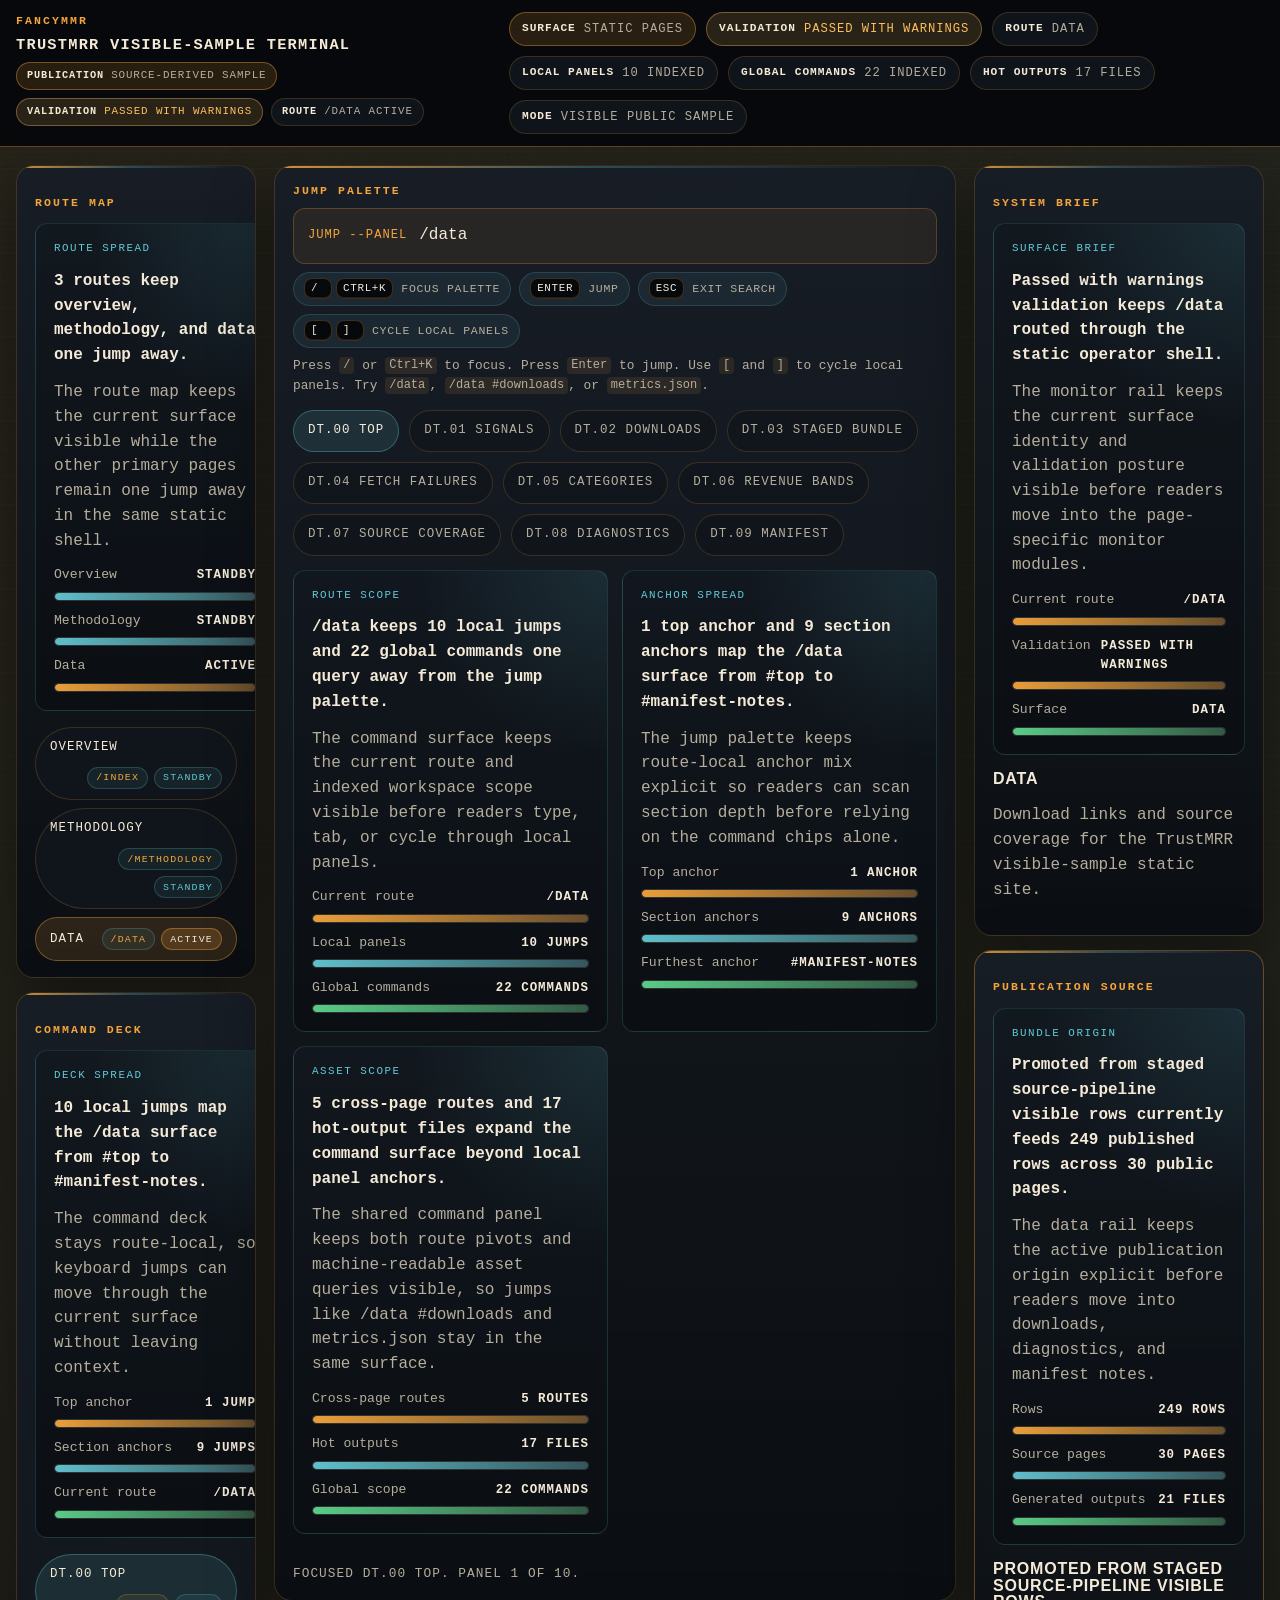
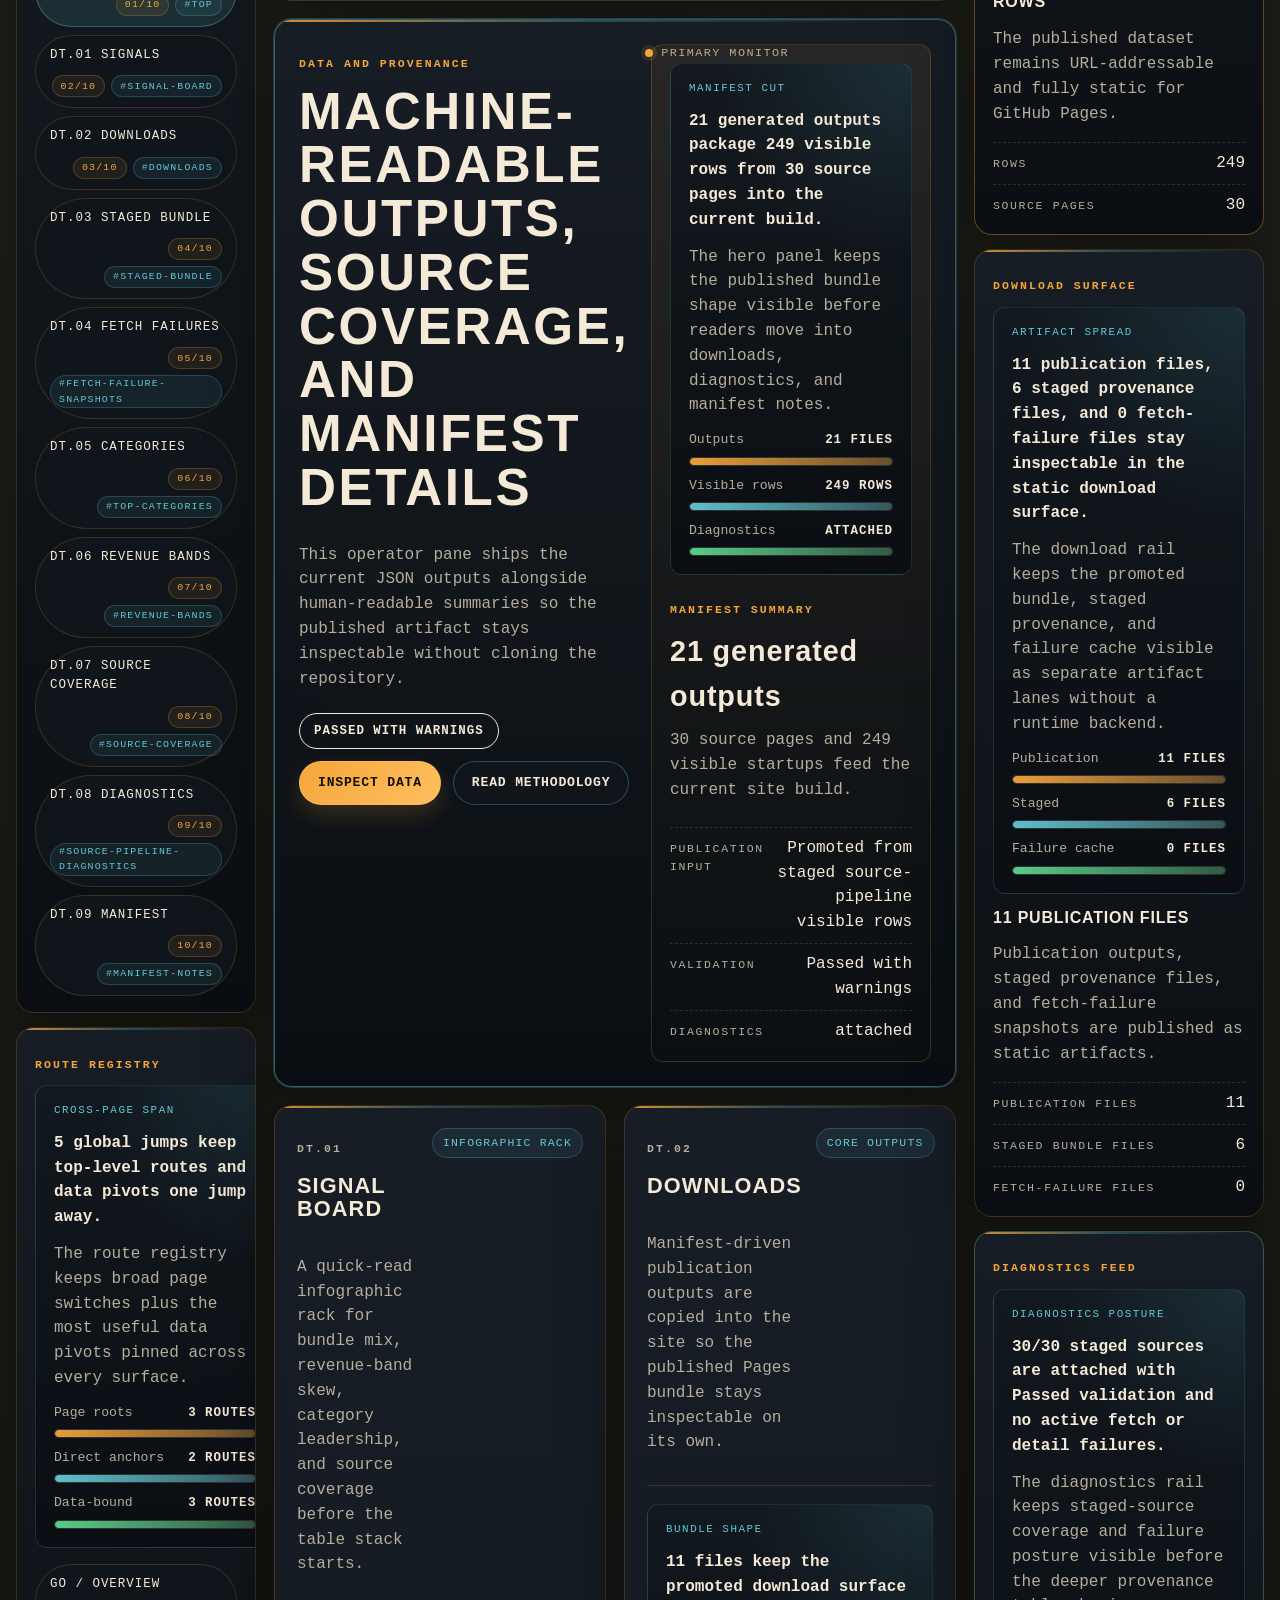
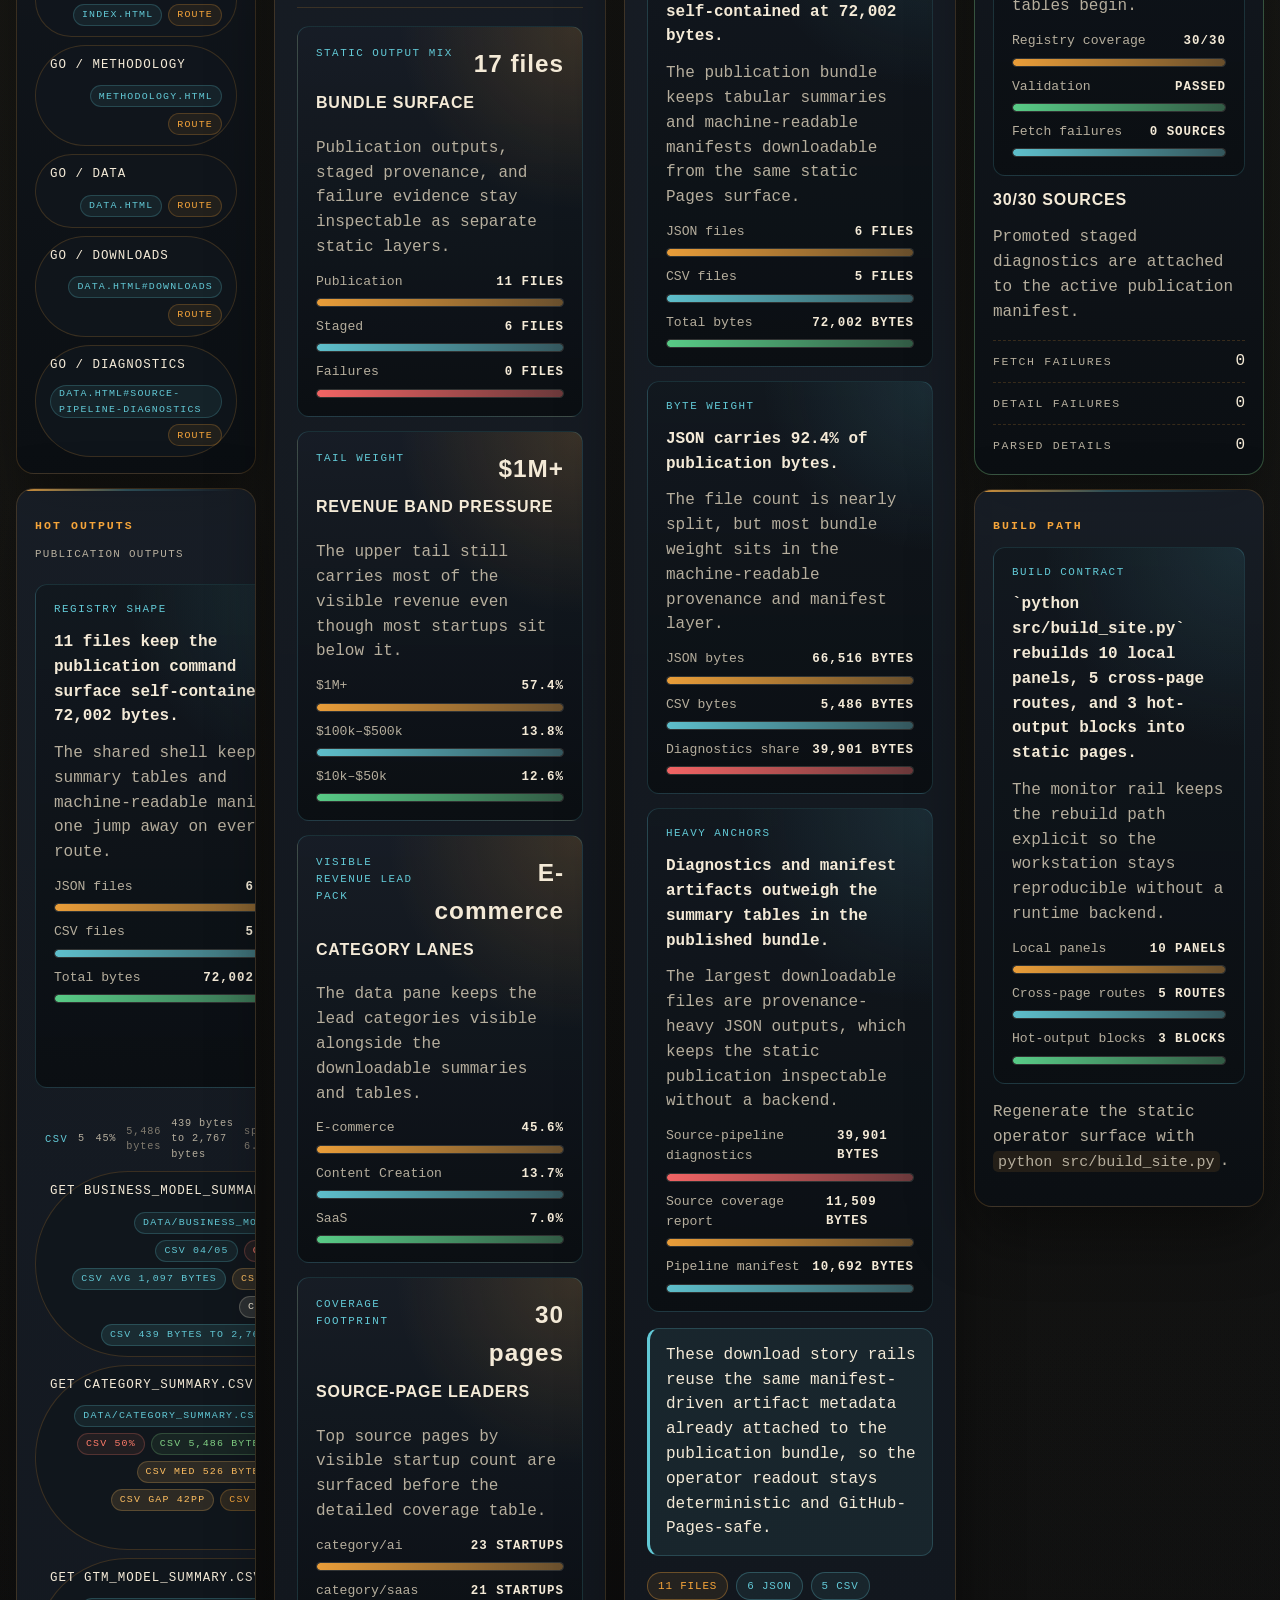
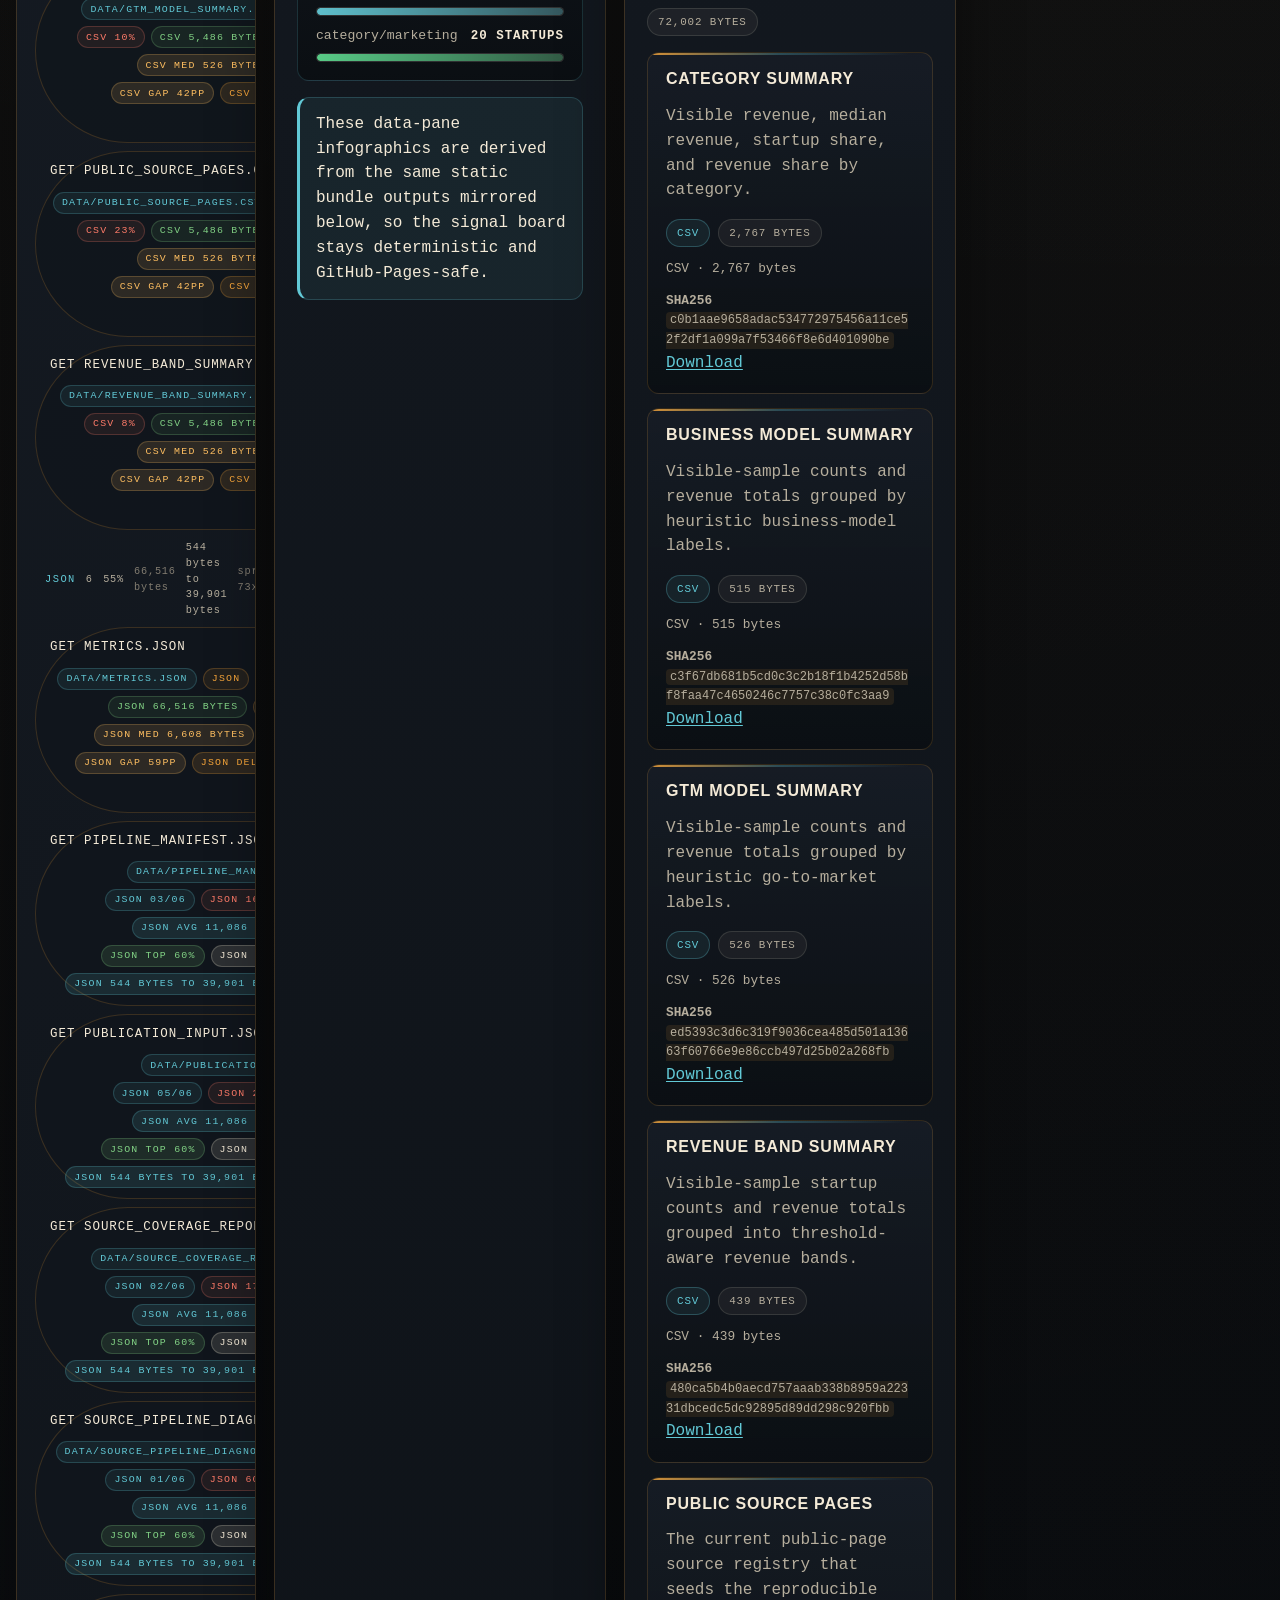
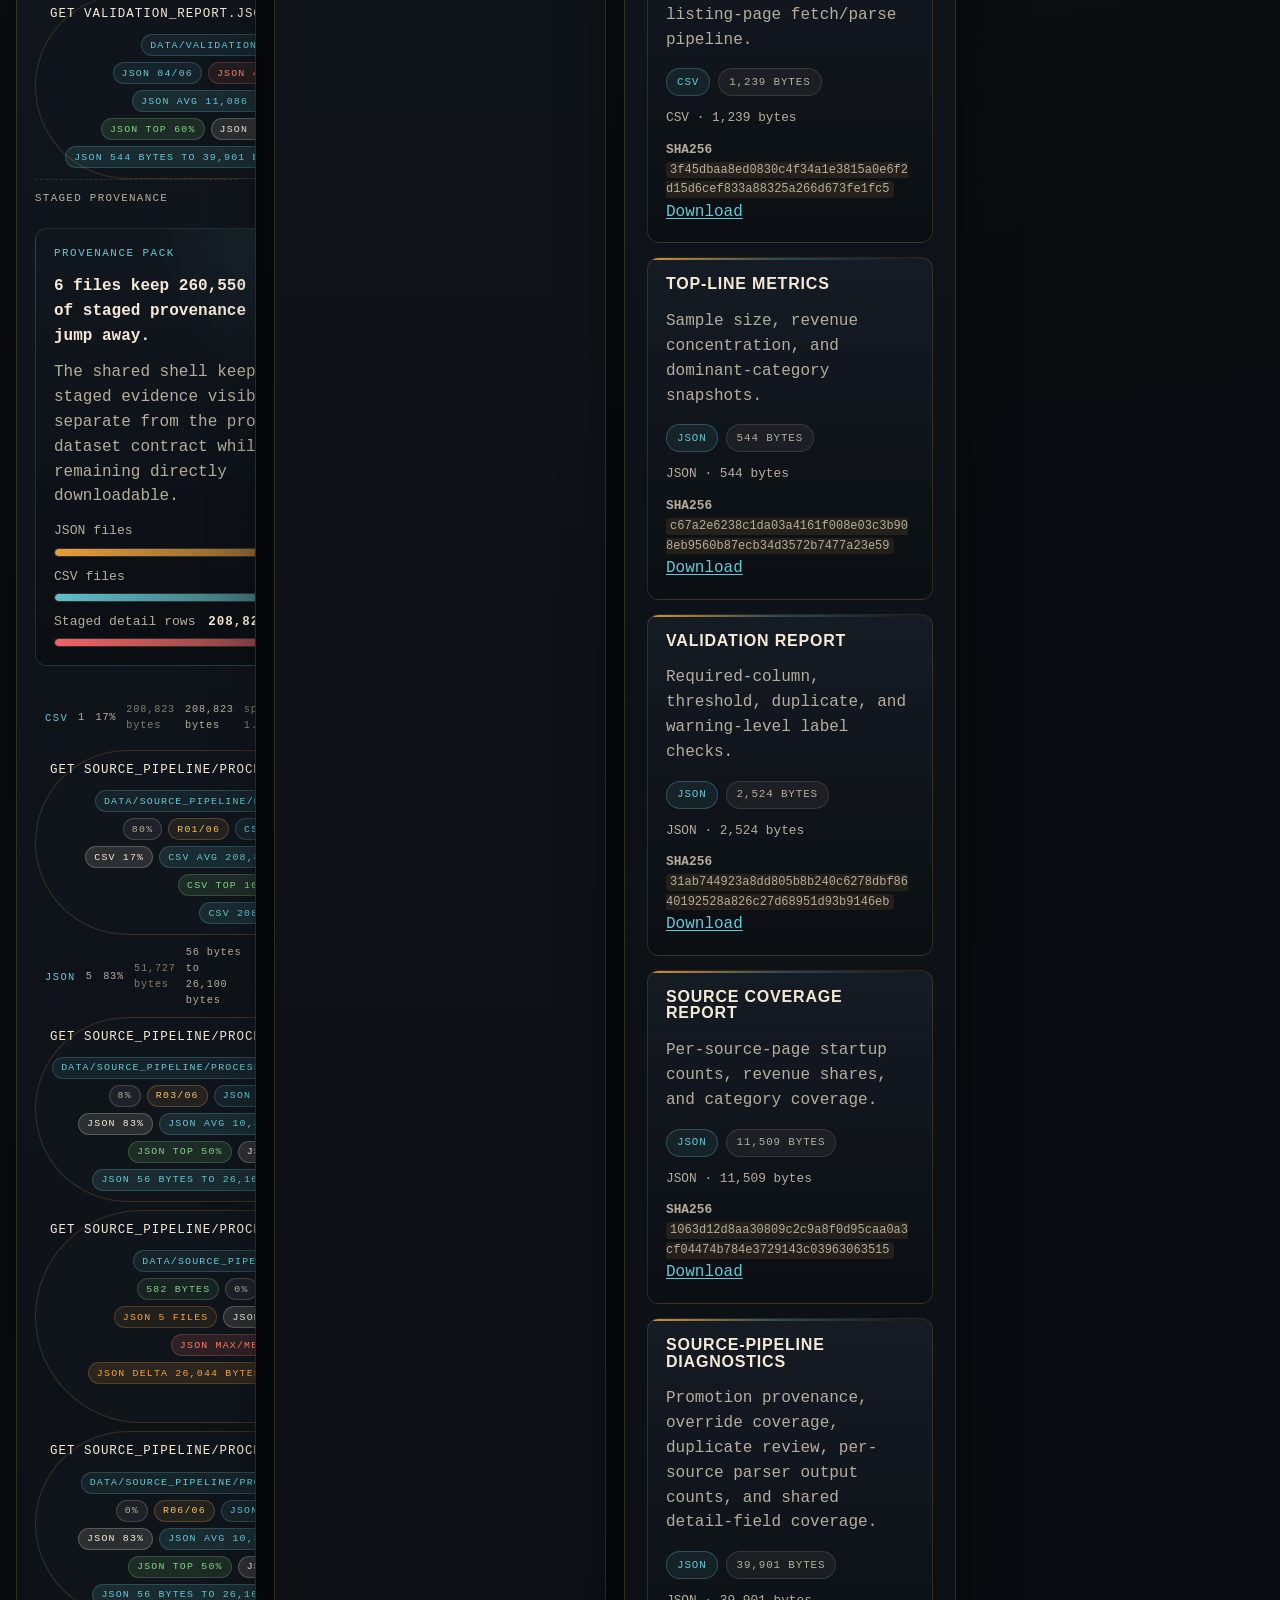
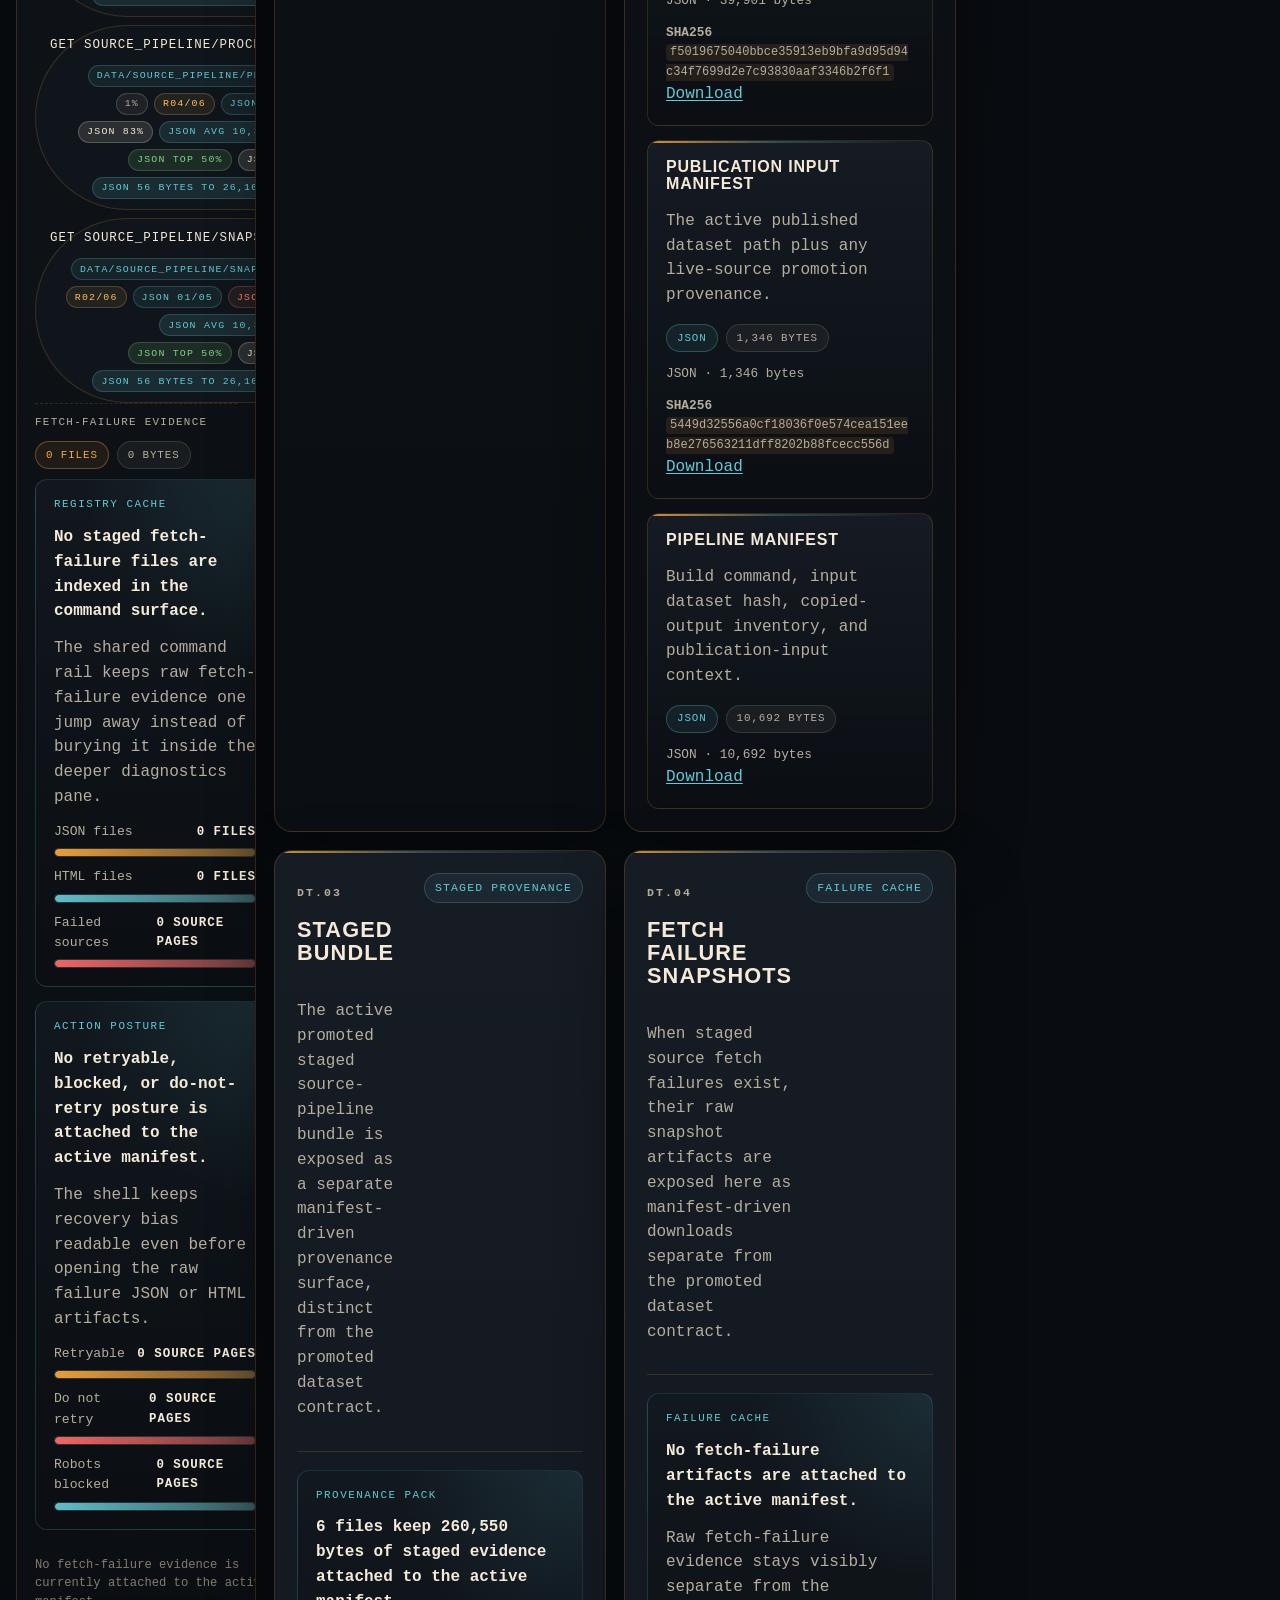
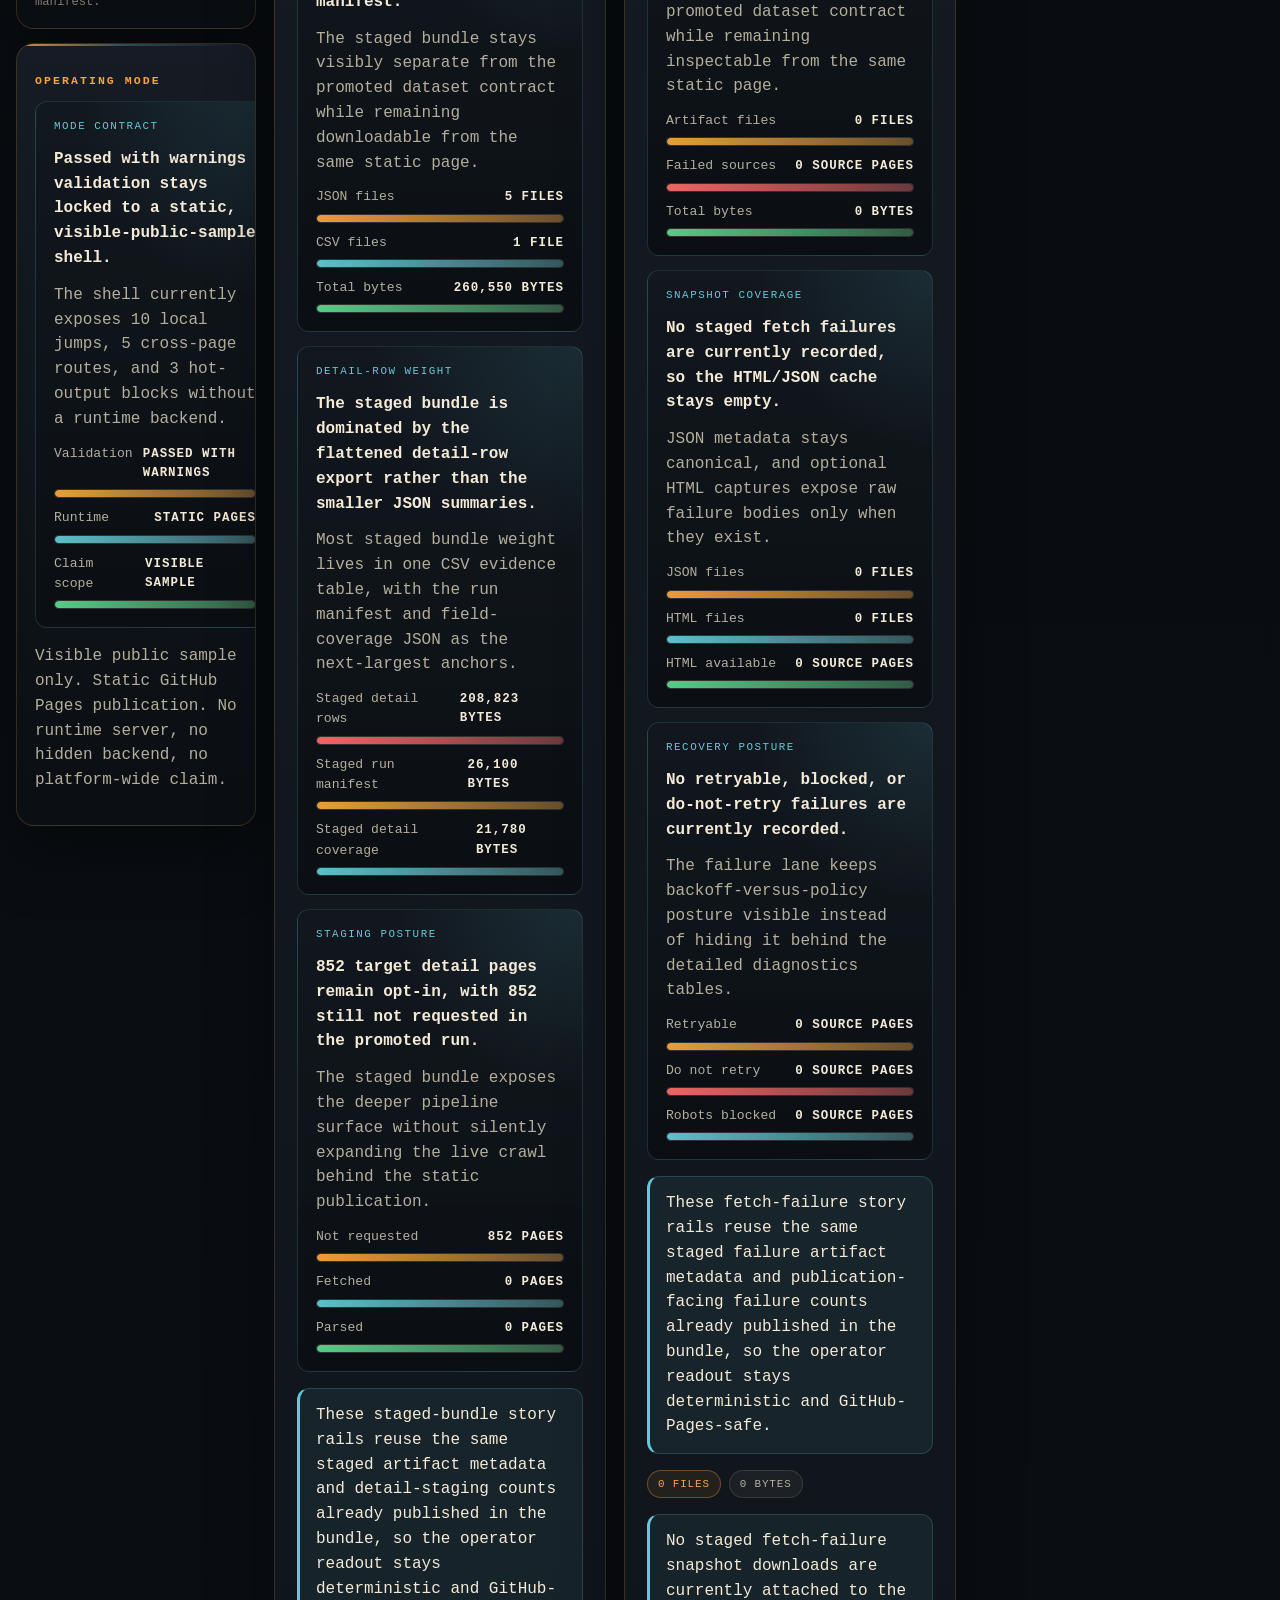
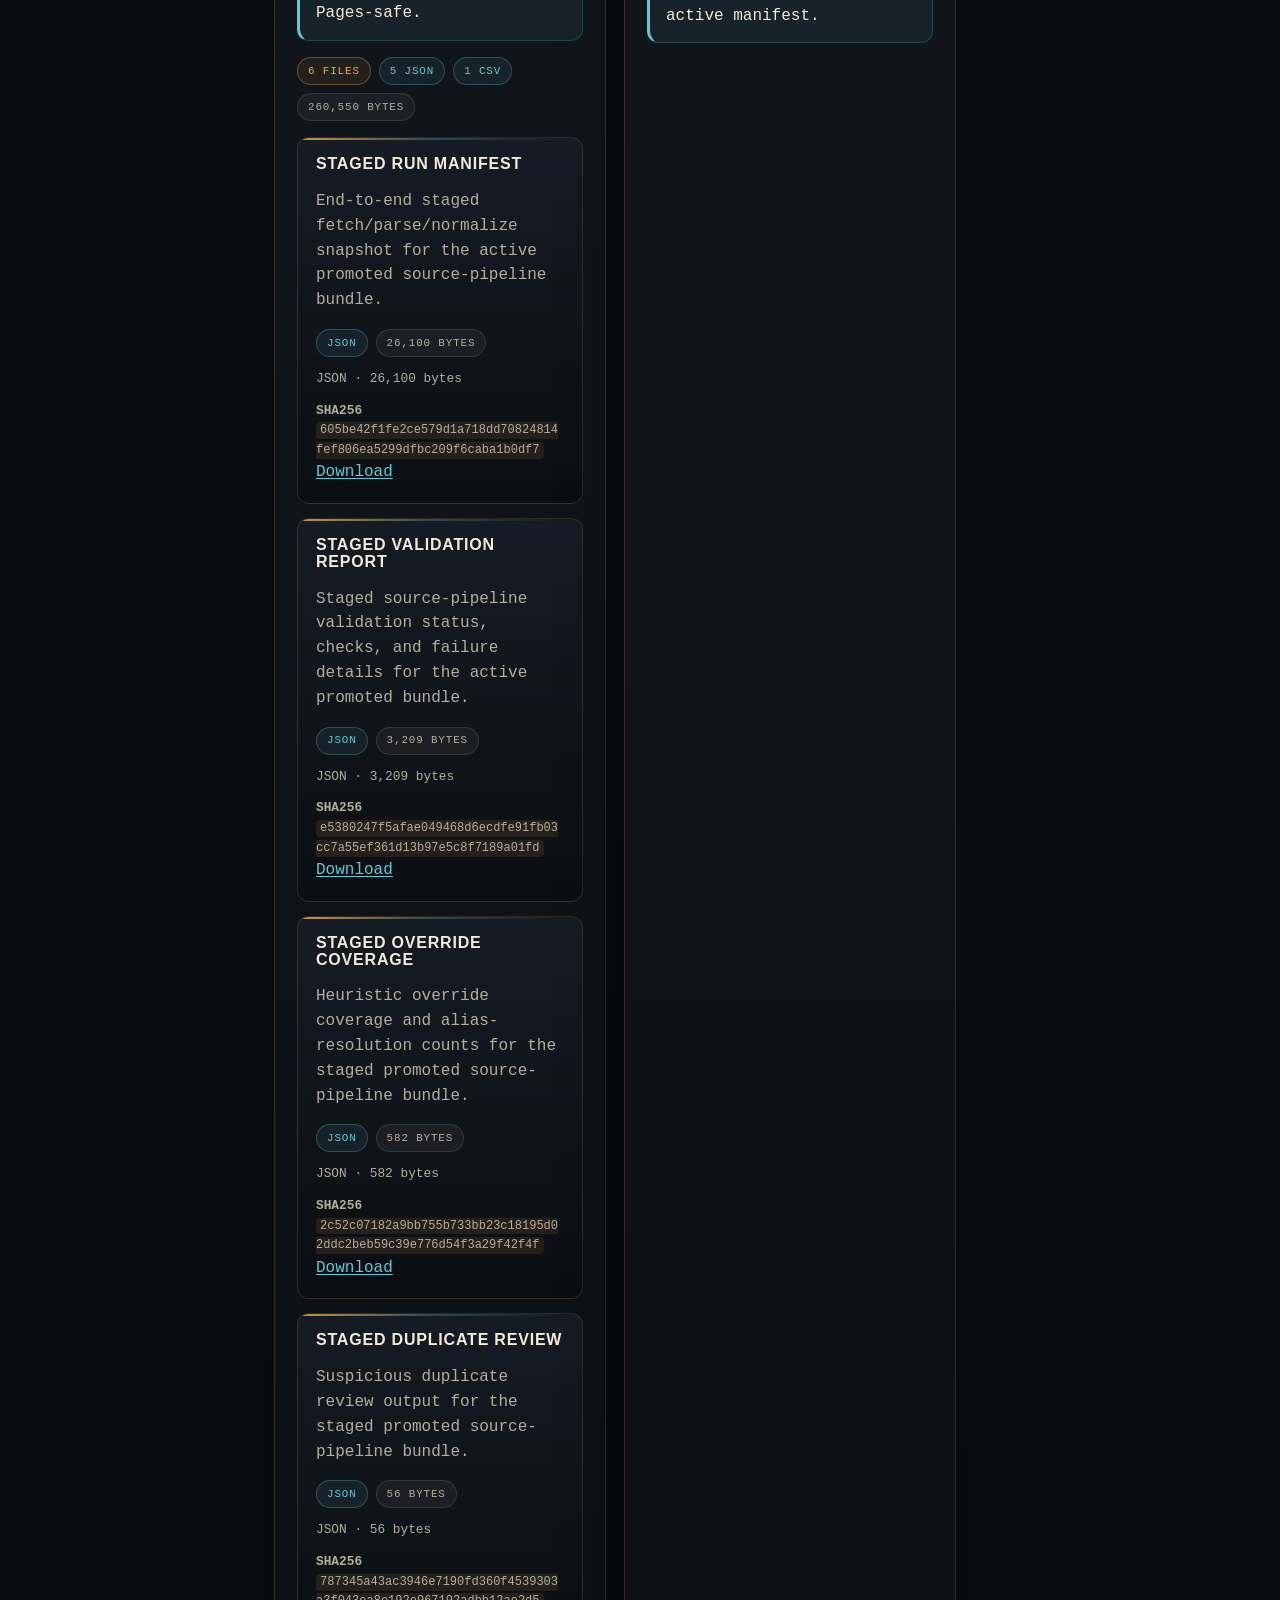
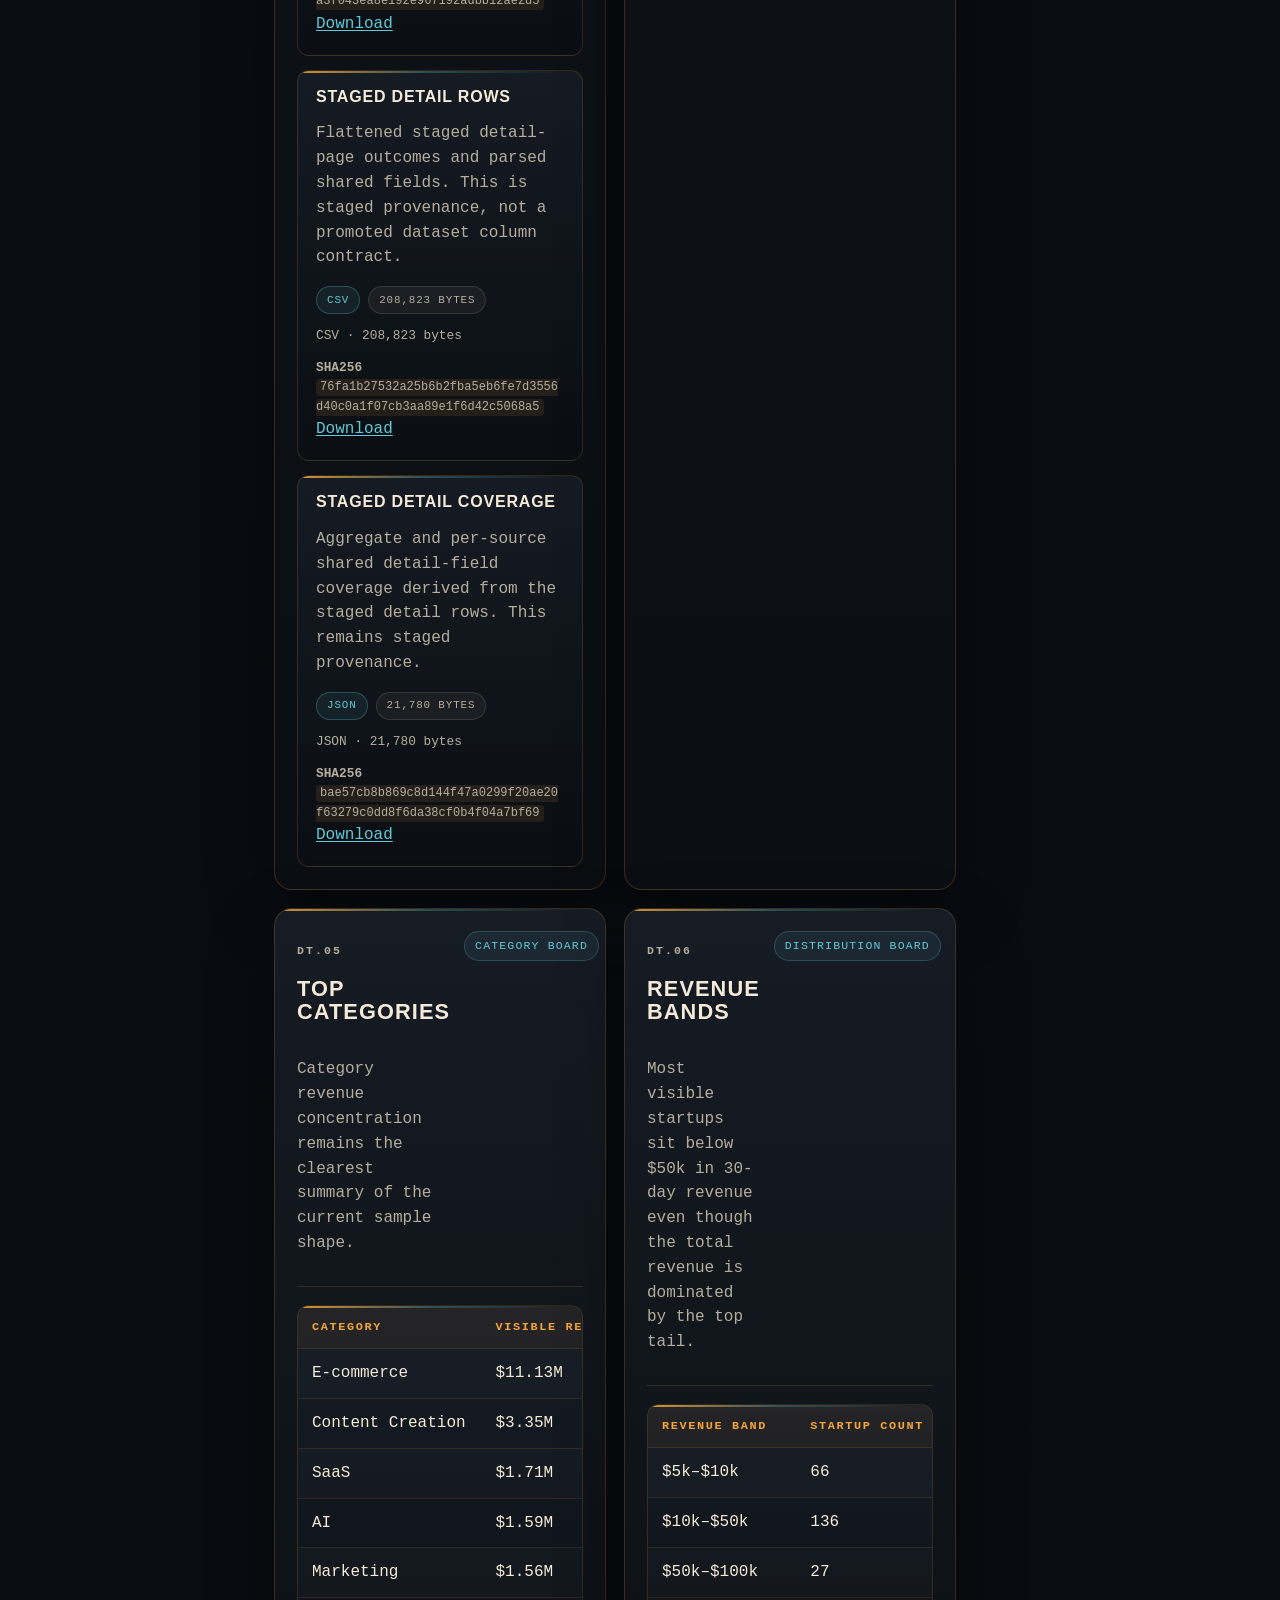
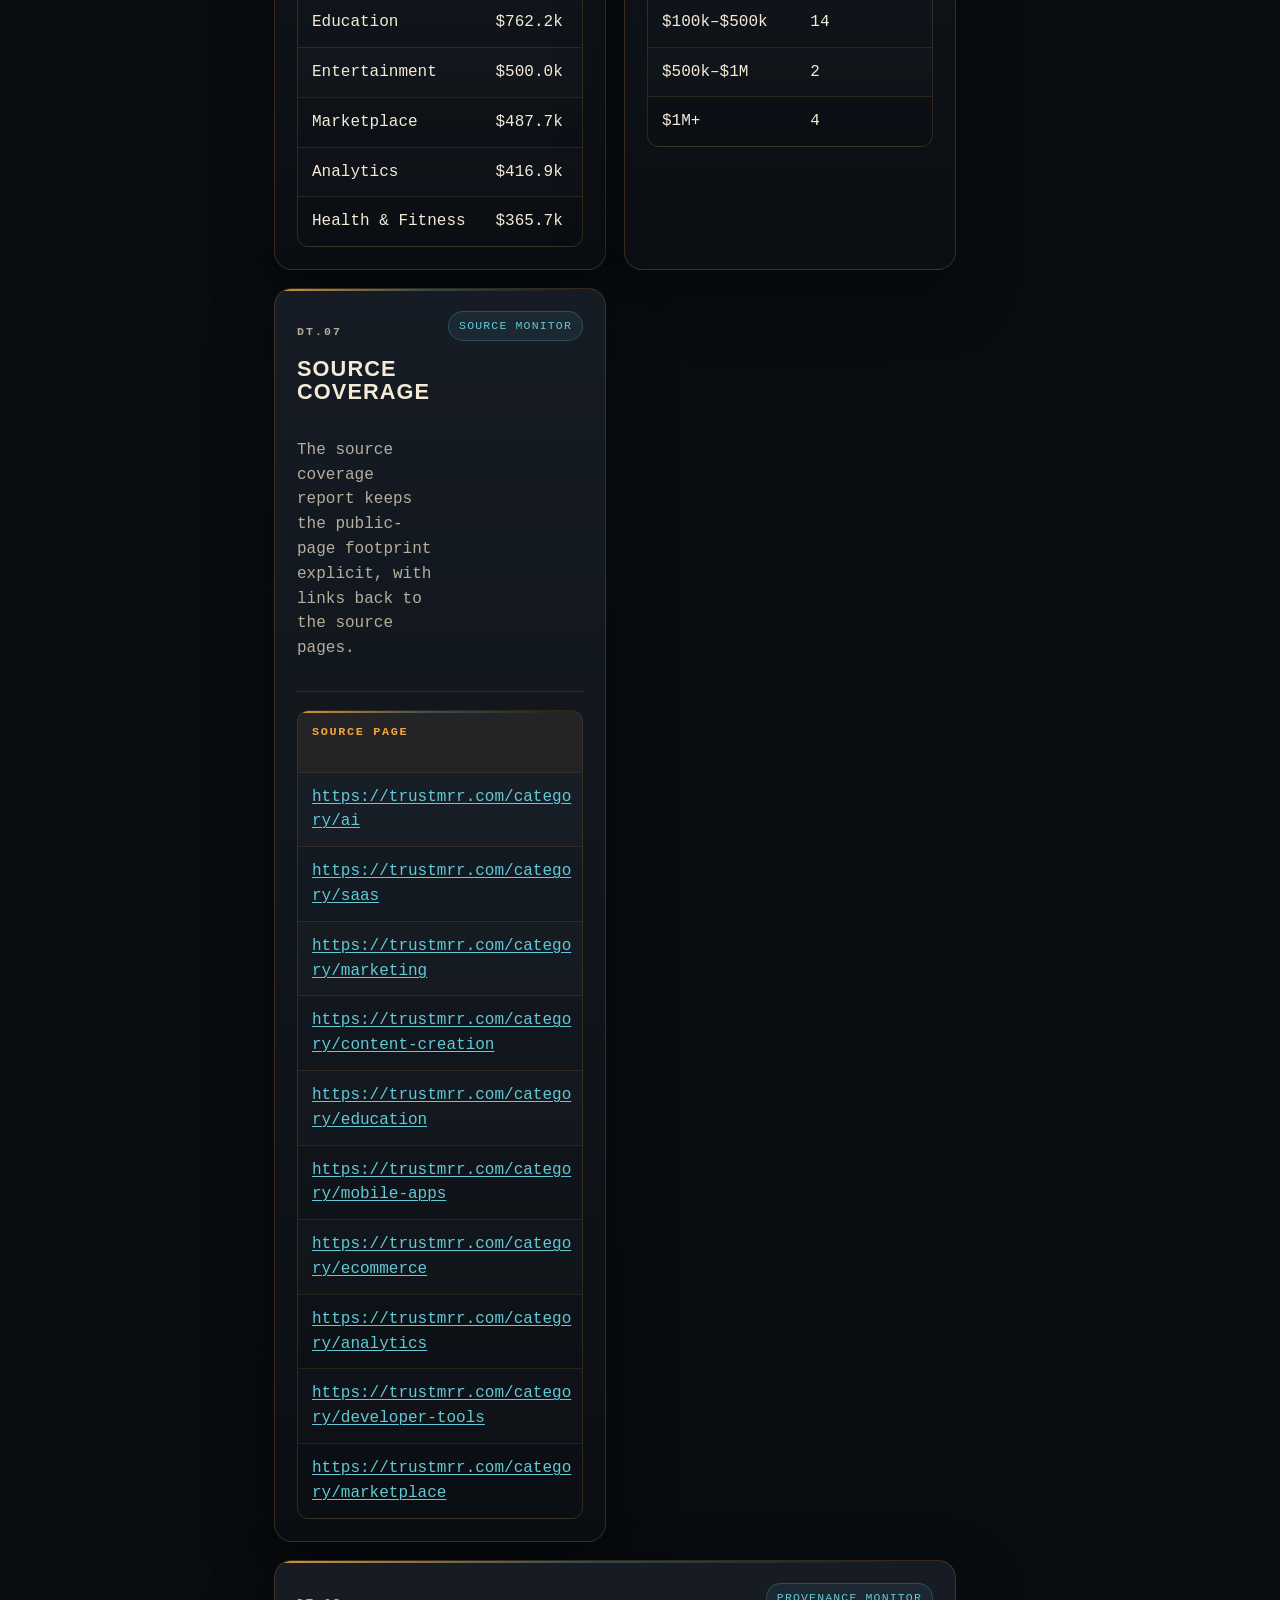
==== commit ea2ab56f: "Add hot-output format-section-byte-rank badges" ====
--- a/site/data.html
+++ b/site/data.html
@@ -256,7 +256,7 @@
   </div>
 </aside>
 </div>
-  <nav class="rail-command-links" aria-label="Publication outputs"><div class="rail-command-divider"><span class="rail-command-divider-label">CSV</span><span class="rail-command-divider-count">5</span><span class="rail-command-divider-file-share">45%</span><span class="rail-command-divider-bytes">5,486 bytes</span><span class="rail-command-divider-range">439 bytes to 2,767 bytes</span><span class="rail-command-divider-spread">spread 6.3x</span><span class="rail-command-divider-delta">delta 2,328 bytes</span><span class="rail-command-divider-gap">gap 42pp</span><span class="rail-command-divider-top-share">top 50%</span><span class="rail-command-divider-smallest-share">min 8%</span><span class="rail-command-divider-median">med 526 bytes</span><span class="rail-command-divider-max-median">max/med 5.3x</span><span class="rail-command-divider-average">avg 1,097 bytes</span><span class="rail-command-divider-share">8%</span></div><a class="rail-command-link output-registry-link" href="data/business_model_summary.csv" data-command-label="GET business_model_summary.csv" data-command-target="data/business_model_summary.csv" data-command-kind="asset" data-command-query="business_model_summary.csv" data-command-terms="business_model_summary.csv data/business_model_summary.csv business_model_summary.csv Publication bundle artifact copied into the static site: data/business_model_summary.csv. csv download asset"><span class="output-registry-label">GET business_model_summary.csv</span><span class="output-registry-meta"><span class="output-registry-badge output-registry-badge-target">data/business_model_summary.csv</span><span class="output-registry-badge output-registry-badge-format">CSV</span><span class="output-registry-badge output-registry-badge-bytes">515 bytes</span><span class="output-registry-badge output-registry-badge-share">1%</span><span class="output-registry-badge output-registry-badge-rank">R10/11</span><span class="output-registry-badge output-registry-badge-format-rank">CSV 04/05</span><span class="output-registry-badge output-registry-badge-format-share">CSV 9%</span><span class="output-registry-badge output-registry-badge-format-total">CSV 5,486 bytes</span><span class="output-registry-badge output-registry-badge-format-count">CSV 5 files</span><span class="output-registry-badge output-registry-badge-format-file-share">CSV 45%</span><span class="output-registry-badge output-registry-badge-format-average-size">CSV avg 1,097 bytes</span><span class="output-registry-badge output-registry-badge-format-median-size">CSV med 526 bytes</span><span class="output-registry-badge output-registry-badge-format-max-median">CSV max/med 5.3x</span><span class="output-registry-badge output-registry-badge-format-top-share">CSV top 50%</span><span class="output-registry-badge output-registry-badge-format-smallest-share">CSV min 8%</span><span class="output-registry-badge output-registry-badge-format-share-gap">CSV gap 42pp</span><span class="output-registry-badge output-registry-badge-format-byte-delta">CSV delta 2,328 bytes</span><span class="output-registry-badge output-registry-badge-format-byte-range">CSV 439 bytes to 2,767 bytes</span><span class="output-registry-badge output-registry-badge-format-spread-ratio">CSV spread 6.3x</span><span class="output-registry-badge output-registry-badge-format-section-byte-share">CSV 8%</span></span></a><a class="rail-command-link output-registry-link" href="data/category_summary.csv" data-command-label="GET category_summary.csv" data-command-target="data/category_summary.csv" data-command-kind="asset" data-command-query="category_summary.csv" data-command-terms="category_summary.csv data/category_summary.csv category_summary.csv Publication bundle artifact copied into the static site: data/category_summary.csv. csv download asset"><span class="output-registry-label">GET category_summary.csv</span><span class="output-registry-meta"><span class="output-registry-badge output-registry-badge-target">data/category_summary.csv</span><span class="output-registry-badge output-registry-badge-format">CSV</span><span class="output-registry-badge output-registry-badge-bytes">2,767 bytes</span><span class="output-registry-badge output-registry-badge-share">4%</span><span class="output-registry-badge output-registry-badge-rank">R04/11</span><span class="output-registry-badge output-registry-badge-format-rank">CSV 01/05</span><span class="output-registry-badge output-registry-badge-format-share">CSV 50%</span><span class="output-registry-badge output-registry-badge-format-total">CSV 5,486 bytes</span><span class="output-registry-badge output-registry-badge-format-count">CSV 5 files</span><span class="output-registry-badge output-registry-badge-format-file-share">CSV 45%</span><span class="output-registry-badge output-registry-badge-format-average-size">CSV avg 1,097 bytes</span><span class="output-registry-badge output-registry-badge-format-median-size">CSV med 526 bytes</span><span class="output-registry-badge output-registry-badge-format-max-median">CSV max/med 5.3x</span><span class="output-registry-badge output-registry-badge-format-top-share">CSV top 50%</span><span class="output-registry-badge output-registry-badge-format-smallest-share">CSV min 8%</span><span class="output-registry-badge output-registry-badge-format-share-gap">CSV gap 42pp</span><span class="output-registry-badge output-registry-badge-format-byte-delta">CSV delta 2,328 bytes</span><span class="output-registry-badge output-registry-badge-format-byte-range">CSV 439 bytes to 2,767 bytes</span><span class="output-registry-badge output-registry-badge-format-spread-ratio">CSV spread 6.3x</span><span class="output-registry-badge output-registry-badge-format-section-byte-share">CSV 8%</span></span></a><a class="rail-command-link output-registry-link" href="data/gtm_model_summary.csv" data-command-label="GET gtm_model_summary.csv" data-command-target="data/gtm_model_summary.csv" data-command-kind="asset" data-command-query="gtm_model_summary.csv" data-command-terms="gtm_model_summary.csv data/gtm_model_summary.csv gtm_model_summary.csv Publication bundle artifact copied into the static site: data/gtm_model_summary.csv. csv download asset"><span class="output-registry-label">GET gtm_model_summary.csv</span><span class="output-registry-meta"><span class="output-registry-badge output-registry-badge-target">data/gtm_model_summary.csv</span><span class="output-registry-badge output-registry-badge-format">CSV</span><span class="output-registry-badge output-registry-badge-bytes">526 bytes</span><span class="output-registry-badge output-registry-badge-share">1%</span><span class="output-registry-badge output-registry-badge-rank">R09/11</span><span class="output-registry-badge output-registry-badge-format-rank">CSV 03/05</span><span class="output-registry-badge output-registry-badge-format-share">CSV 10%</span><span class="output-registry-badge output-registry-badge-format-total">CSV 5,486 bytes</span><span class="output-registry-badge output-registry-badge-format-count">CSV 5 files</span><span class="output-registry-badge output-registry-badge-format-file-share">CSV 45%</span><span class="output-registry-badge output-registry-badge-format-average-size">CSV avg 1,097 bytes</span><span class="output-registry-badge output-registry-badge-format-median-size">CSV med 526 bytes</span><span class="output-registry-badge output-registry-badge-format-max-median">CSV max/med 5.3x</span><span class="output-registry-badge output-registry-badge-format-top-share">CSV top 50%</span><span class="output-registry-badge output-registry-badge-format-smallest-share">CSV min 8%</span><span class="output-registry-badge output-registry-badge-format-share-gap">CSV gap 42pp</span><span class="output-registry-badge output-registry-badge-format-byte-delta">CSV delta 2,328 bytes</span><span class="output-registry-badge output-registry-badge-format-byte-range">CSV 439 bytes to 2,767 bytes</span><span class="output-registry-badge output-registry-badge-format-spread-ratio">CSV spread 6.3x</span><span class="output-registry-badge output-registry-badge-format-section-byte-share">CSV 8%</span></span></a><a class="rail-command-link output-registry-link" href="data/public_source_pages.csv" data-command-label="GET public_source_pages.csv" data-command-target="data/public_source_pages.csv" data-command-kind="asset" data-command-query="public_source_pages.csv" data-command-terms="public_source_pages.csv data/public_source_pages.csv public_source_pages.csv Publication bundle artifact copied into the static site: data/public_source_pages.csv. csv download asset"><span class="output-registry-label">GET public_source_pages.csv</span><span class="output-registry-meta"><span class="output-registry-badge output-registry-badge-target">data/public_source_pages.csv</span><span class="output-registry-badge output-registry-badge-format">CSV</span><span class="output-registry-badge output-registry-badge-bytes">1,239 bytes</span><span class="output-registry-badge output-registry-badge-share">2%</span><span class="output-registry-badge output-registry-badge-rank">R07/11</span><span class="output-registry-badge output-registry-badge-format-rank">CSV 02/05</span><span class="output-registry-badge output-registry-badge-format-share">CSV 23%</span><span class="output-registry-badge output-registry-badge-format-total">CSV 5,486 bytes</span><span class="output-registry-badge output-registry-badge-format-count">CSV 5 files</span><span class="output-registry-badge output-registry-badge-format-file-share">CSV 45%</span><span class="output-registry-badge output-registry-badge-format-average-size">CSV avg 1,097 bytes</span><span class="output-registry-badge output-registry-badge-format-median-size">CSV med 526 bytes</span><span class="output-registry-badge output-registry-badge-format-max-median">CSV max/med 5.3x</span><span class="output-registry-badge output-registry-badge-format-top-share">CSV top 50%</span><span class="output-registry-badge output-registry-badge-format-smallest-share">CSV min 8%</span><span class="output-registry-badge output-registry-badge-format-share-gap">CSV gap 42pp</span><span class="output-registry-badge output-registry-badge-format-byte-delta">CSV delta 2,328 bytes</span><span class="output-registry-badge output-registry-badge-format-byte-range">CSV 439 bytes to 2,767 bytes</span><span class="output-registry-badge output-registry-badge-format-spread-ratio">CSV spread 6.3x</span><span class="output-registry-badge output-registry-badge-format-section-byte-share">CSV 8%</span></span></a><a class="rail-command-link output-registry-link" href="data/revenue_band_summary.csv" data-command-label="GET revenue_band_summary.csv" data-command-target="data/revenue_band_summary.csv" data-command-kind="asset" data-command-query="revenue_band_summary.csv" data-command-terms="revenue_band_summary.csv data/revenue_band_summary.csv revenue_band_summary.csv Publication bundle artifact copied into the static site: data/revenue_band_summary.csv. csv download asset"><span class="output-registry-label">GET revenue_band_summary.csv</span><span class="output-registry-meta"><span class="output-registry-badge output-registry-badge-target">data/revenue_band_summary.csv</span><span class="output-registry-badge output-registry-badge-format">CSV</span><span class="output-registry-badge output-registry-badge-bytes">439 bytes</span><span class="output-registry-badge output-registry-badge-share">1%</span><span class="output-registry-badge output-registry-badge-rank">R11/11</span><span class="output-registry-badge output-registry-badge-format-rank">CSV 05/05</span><span class="output-registry-badge output-registry-badge-format-share">CSV 8%</span><span class="output-registry-badge output-registry-badge-format-total">CSV 5,486 bytes</span><span class="output-registry-badge output-registry-badge-format-count">CSV 5 files</span><span class="output-registry-badge output-registry-badge-format-file-share">CSV 45%</span><span class="output-registry-badge output-registry-badge-format-average-size">CSV avg 1,097 bytes</span><span class="output-registry-badge output-registry-badge-format-median-size">CSV med 526 bytes</span><span class="output-registry-badge output-registry-badge-format-max-median">CSV max/med 5.3x</span><span class="output-registry-badge output-registry-badge-format-top-share">CSV top 50%</span><span class="output-registry-badge output-registry-badge-format-smallest-share">CSV min 8%</span><span class="output-registry-badge output-registry-badge-format-share-gap">CSV gap 42pp</span><span class="output-registry-badge output-registry-badge-format-byte-delta">CSV delta 2,328 bytes</span><span class="output-registry-badge output-registry-badge-format-byte-range">CSV 439 bytes to 2,767 bytes</span><span class="output-registry-badge output-registry-badge-format-spread-ratio">CSV spread 6.3x</span><span class="output-registry-badge output-registry-badge-format-section-byte-share">CSV 8%</span></span></a><div class="rail-command-divider"><span class="rail-command-divider-label">JSON</span><span class="rail-command-divider-count">6</span><span class="rail-command-divider-file-share">55%</span><span class="rail-command-divider-bytes">66,516 bytes</span><span class="rail-command-divider-range">544 bytes to 39,901 bytes</span><span class="rail-command-divider-spread">spread 73x</span><span class="rail-command-divider-delta">delta 39,357 bytes</span><span class="rail-command-divider-gap">gap 59pp</span><span class="rail-command-divider-top-share">top 60%</span><span class="rail-command-divider-smallest-share">min 1%</span><span class="rail-command-divider-median">med 6,608 bytes</span><span class="rail-command-divider-max-median">max/med 6.0x</span><span class="rail-command-divider-average">avg 11,086 bytes</span><span class="rail-command-divider-share">92%</span></div><a class="rail-command-link output-registry-link" href="data/metrics.json" data-command-label="GET metrics.json" data-command-target="data/metrics.json" data-command-kind="asset" data-command-query="metrics.json" data-command-terms="metrics.json data/metrics.json metrics.json Publication bundle artifact copied into the static site: data/metrics.json. json download asset"><span class="output-registry-label">GET metrics.json</span><span class="output-registry-meta"><span class="output-registry-badge output-registry-badge-target">data/metrics.json</span><span class="output-registry-badge output-registry-badge-format">JSON</span><span class="output-registry-badge output-registry-badge-bytes">544 bytes</span><span class="output-registry-badge output-registry-badge-share">1%</span><span class="output-registry-badge output-registry-badge-rank">R08/11</span><span class="output-registry-badge output-registry-badge-format-rank">JSON 06/06</span><span class="output-registry-badge output-registry-badge-format-share">JSON 1%</span><span class="output-registry-badge output-registry-badge-format-total">JSON 66,516 bytes</span><span class="output-registry-badge output-registry-badge-format-count">JSON 6 files</span><span class="output-registry-badge output-registry-badge-format-file-share">JSON 55%</span><span class="output-registry-badge output-registry-badge-format-average-size">JSON avg 11,086 bytes</span><span class="output-registry-badge output-registry-badge-format-median-size">JSON med 6,608 bytes</span><span class="output-registry-badge output-registry-badge-format-max-median">JSON max/med 6.0x</span><span class="output-registry-badge output-registry-badge-format-top-share">JSON top 60%</span><span class="output-registry-badge output-registry-badge-format-smallest-share">JSON min 1%</span><span class="output-registry-badge output-registry-badge-format-share-gap">JSON gap 59pp</span><span class="output-registry-badge output-registry-badge-format-byte-delta">JSON delta 39,357 bytes</span><span class="output-registry-badge output-registry-badge-format-byte-range">JSON 544 bytes to 39,901 bytes</span><span class="output-registry-badge output-registry-badge-format-spread-ratio">JSON spread 73x</span><span class="output-registry-badge output-registry-badge-format-section-byte-share">JSON 92%</span></span></a><a class="rail-command-link output-registry-link" href="data/pipeline_manifest.json" data-command-label="GET pipeline_manifest.json" data-command-target="data/pipeline_manifest.json" data-command-kind="asset" data-command-query="pipeline_manifest.json" data-command-terms="pipeline_manifest.json data/pipeline_manifest.json pipeline_manifest.json Active pipeline manifest for the current static publication bundle. json download asset"><span class="output-registry-label">GET pipeline_manifest.json</span><span class="output-registry-meta"><span class="output-registry-badge output-registry-badge-target">data/pipeline_manifest.json</span><span class="output-registry-badge output-registry-badge-format">JSON</span><span class="output-registry-badge output-registry-badge-bytes">10,692 bytes</span><span class="output-registry-badge output-registry-badge-share">15%</span><span class="output-registry-badge output-registry-badge-rank">R03/11</span><span class="output-registry-badge output-registry-badge-format-rank">JSON 03/06</span><span class="output-registry-badge output-registry-badge-format-share">JSON 16%</span><span class="output-registry-badge output-registry-badge-format-total">JSON 66,516 bytes</span><span class="output-registry-badge output-registry-badge-format-count">JSON 6 files</span><span class="output-registry-badge output-registry-badge-format-file-share">JSON 55%</span><span class="output-registry-badge output-registry-badge-format-average-size">JSON avg 11,086 bytes</span><span class="output-registry-badge output-registry-badge-format-median-size">JSON med 6,608 bytes</span><span class="output-registry-badge output-registry-badge-format-max-median">JSON max/med 6.0x</span><span class="output-registry-badge output-registry-badge-format-top-share">JSON top 60%</span><span class="output-registry-badge output-registry-badge-format-smallest-share">JSON min 1%</span><span class="output-registry-badge output-registry-badge-format-share-gap">JSON gap 59pp</span><span class="output-registry-badge output-registry-badge-format-byte-delta">JSON delta 39,357 bytes</span><span class="output-registry-badge output-registry-badge-format-byte-range">JSON 544 bytes to 39,901 bytes</span><span class="output-registry-badge output-registry-badge-format-spread-ratio">JSON spread 73x</span><span class="output-registry-badge output-registry-badge-format-section-byte-share">JSON 92%</span></span></a><a class="rail-command-link output-registry-link" href="data/publication_input.json" data-command-label="GET publication_input.json" data-command-target="data/publication_input.json" data-command-kind="asset" data-command-query="publication_input.json" data-command-terms="publication_input.json data/publication_input.json publication_input.json Publication bundle artifact copied into the static site: data/publication_input.json. json download asset"><span class="output-registry-label">GET publication_input.json</span><span class="output-registry-meta"><span class="output-registry-badge output-registry-badge-target">data/publication_input.json</span><span class="output-registry-badge output-registry-badge-format">JSON</span><span class="output-registry-badge output-registry-badge-bytes">1,346 bytes</span><span class="output-registry-badge output-registry-badge-share">2%</span><span class="output-registry-badge output-registry-badge-rank">R06/11</span><span class="output-registry-badge output-registry-badge-format-rank">JSON 05/06</span><span class="output-registry-badge output-registry-badge-format-share">JSON 2%</span><span class="output-registry-badge output-registry-badge-format-total">JSON 66,516 bytes</span><span class="output-registry-badge output-registry-badge-format-count">JSON 6 files</span><span class="output-registry-badge output-registry-badge-format-file-share">JSON 55%</span><span class="output-registry-badge output-registry-badge-format-average-size">JSON avg 11,086 bytes</span><span class="output-registry-badge output-registry-badge-format-median-size">JSON med 6,608 bytes</span><span class="output-registry-badge output-registry-badge-format-max-median">JSON max/med 6.0x</span><span class="output-registry-badge output-registry-badge-format-top-share">JSON top 60%</span><span class="output-registry-badge output-registry-badge-format-smallest-share">JSON min 1%</span><span class="output-registry-badge output-registry-badge-format-share-gap">JSON gap 59pp</span><span class="output-registry-badge output-registry-badge-format-byte-delta">JSON delta 39,357 bytes</span><span class="output-registry-badge output-registry-badge-format-byte-range">JSON 544 bytes to 39,901 bytes</span><span class="output-registry-badge output-registry-badge-format-spread-ratio">JSON spread 73x</span><span class="output-registry-badge output-registry-badge-format-section-byte-share">JSON 92%</span></span></a><a class="rail-command-link output-registry-link" href="data/source_coverage_report.json" data-command-label="GET source_coverage_report.json" data-command-target="data/source_coverage_report.json" data-command-kind="asset" data-command-query="source_coverage_report.json" data-command-terms="source_coverage_report.json data/source_coverage_report.json source_coverage_report.json Publication bundle artifact copied into the static site: data/source_coverage_report.json. json download asset"><span class="output-registry-label">GET source_coverage_report.json</span><span class="output-registry-meta"><span class="output-registry-badge output-registry-badge-target">data/source_coverage_report.json</span><span class="output-registry-badge output-registry-badge-format">JSON</span><span class="output-registry-badge output-registry-badge-bytes">11,509 bytes</span><span class="output-registry-badge output-registry-badge-share">16%</span><span class="output-registry-badge output-registry-badge-rank">R02/11</span><span class="output-registry-badge output-registry-badge-format-rank">JSON 02/06</span><span class="output-registry-badge output-registry-badge-format-share">JSON 17%</span><span class="output-registry-badge output-registry-badge-format-total">JSON 66,516 bytes</span><span class="output-registry-badge output-registry-badge-format-count">JSON 6 files</span><span class="output-registry-badge output-registry-badge-format-file-share">JSON 55%</span><span class="output-registry-badge output-registry-badge-format-average-size">JSON avg 11,086 bytes</span><span class="output-registry-badge output-registry-badge-format-median-size">JSON med 6,608 bytes</span><span class="output-registry-badge output-registry-badge-format-max-median">JSON max/med 6.0x</span><span class="output-registry-badge output-registry-badge-format-top-share">JSON top 60%</span><span class="output-registry-badge output-registry-badge-format-smallest-share">JSON min 1%</span><span class="output-registry-badge output-registry-badge-format-share-gap">JSON gap 59pp</span><span class="output-registry-badge output-registry-badge-format-byte-delta">JSON delta 39,357 bytes</span><span class="output-registry-badge output-registry-badge-format-byte-range">JSON 544 bytes to 39,901 bytes</span><span class="output-registry-badge output-registry-badge-format-spread-ratio">JSON spread 73x</span><span class="output-registry-badge output-registry-badge-format-section-byte-share">JSON 92%</span></span></a><a class="rail-command-link output-registry-link" href="data/source_pipeline_diagnostics.json" data-command-label="GET source_pipeline_diagnostics.json" data-command-target="data/source_pipeline_diagnostics.json" data-command-kind="asset" data-command-query="source_pipeline_diagnostics.json" data-command-terms="source_pipeline_diagnostics.json data/source_pipeline_diagnostics.json source_pipeline_diagnostics.json Publication bundle artifact copied into the static site: data/source_pipeline_diagnostics.json. json download asset"><span class="output-registry-label">GET source_pipeline_diagnostics.json</span><span class="output-registry-meta"><span class="output-registry-badge output-registry-badge-target">data/source_pipeline_diagnostics.json</span><span class="output-registry-badge output-registry-badge-format">JSON</span><span class="output-registry-badge output-registry-badge-bytes">39,901 bytes</span><span class="output-registry-badge output-registry-badge-share">55%</span><span class="output-registry-badge output-registry-badge-rank">R01/11</span><span class="output-registry-badge output-registry-badge-format-rank">JSON 01/06</span><span class="output-registry-badge output-registry-badge-format-share">JSON 60%</span><span class="output-registry-badge output-registry-badge-format-total">JSON 66,516 bytes</span><span class="output-registry-badge output-registry-badge-format-count">JSON 6 files</span><span class="output-registry-badge output-registry-badge-format-file-share">JSON 55%</span><span class="output-registry-badge output-registry-badge-format-average-size">JSON avg 11,086 bytes</span><span class="output-registry-badge output-registry-badge-format-median-size">JSON med 6,608 bytes</span><span class="output-registry-badge output-registry-badge-format-max-median">JSON max/med 6.0x</span><span class="output-registry-badge output-registry-badge-format-top-share">JSON top 60%</span><span class="output-registry-badge output-registry-badge-format-smallest-share">JSON min 1%</span><span class="output-registry-badge output-registry-badge-format-share-gap">JSON gap 59pp</span><span class="output-registry-badge output-registry-badge-format-byte-delta">JSON delta 39,357 bytes</span><span class="output-registry-badge output-registry-badge-format-byte-range">JSON 544 bytes to 39,901 bytes</span><span class="output-registry-badge output-registry-badge-format-spread-ratio">JSON spread 73x</span><span class="output-registry-badge output-registry-badge-format-section-byte-share">JSON 92%</span></span></a><a class="rail-command-link output-registry-link" href="data/validation_report.json" data-command-label="GET validation_report.json" data-command-target="data/validation_report.json" data-command-kind="asset" data-command-query="validation_report.json" data-command-terms="validation_report.json data/validation_report.json validation_report.json Publication bundle artifact copied into the static site: data/validation_report.json. json download asset"><span class="output-registry-label">GET validation_report.json</span><span class="output-registry-meta"><span class="output-registry-badge output-registry-badge-target">data/validation_report.json</span><span class="output-registry-badge output-registry-badge-format">JSON</span><span class="output-registry-badge output-registry-badge-bytes">2,524 bytes</span><span class="output-registry-badge output-registry-badge-share">4%</span><span class="output-registry-badge output-registry-badge-rank">R05/11</span><span class="output-registry-badge output-registry-badge-format-rank">JSON 04/06</span><span class="output-registry-badge output-registry-badge-format-share">JSON 4%</span><span class="output-registry-badge output-registry-badge-format-total">JSON 66,516 bytes</span><span class="output-registry-badge output-registry-badge-format-count">JSON 6 files</span><span class="output-registry-badge output-registry-badge-format-file-share">JSON 55%</span><span class="output-registry-badge output-registry-badge-format-average-size">JSON avg 11,086 bytes</span><span class="output-registry-badge output-registry-badge-format-median-size">JSON med 6,608 bytes</span><span class="output-registry-badge output-registry-badge-format-max-median">JSON max/med 6.0x</span><span class="output-registry-badge output-registry-badge-format-top-share">JSON top 60%</span><span class="output-registry-badge output-registry-badge-format-smallest-share">JSON min 1%</span><span class="output-registry-badge output-registry-badge-format-share-gap">JSON gap 59pp</span><span class="output-registry-badge output-registry-badge-format-byte-delta">JSON delta 39,357 bytes</span><span class="output-registry-badge output-registry-badge-format-byte-range">JSON 544 bytes to 39,901 bytes</span><span class="output-registry-badge output-registry-badge-format-spread-ratio">JSON spread 73x</span><span class="output-registry-badge output-registry-badge-format-section-byte-share">JSON 92%</span></span></a></nav>
+  <nav class="rail-command-links" aria-label="Publication outputs"><div class="rail-command-divider"><span class="rail-command-divider-label">CSV</span><span class="rail-command-divider-count">5</span><span class="rail-command-divider-file-share">45%</span><span class="rail-command-divider-bytes">5,486 bytes</span><span class="rail-command-divider-range">439 bytes to 2,767 bytes</span><span class="rail-command-divider-spread">spread 6.3x</span><span class="rail-command-divider-delta">delta 2,328 bytes</span><span class="rail-command-divider-gap">gap 42pp</span><span class="rail-command-divider-top-share">top 50%</span><span class="rail-command-divider-smallest-share">min 8%</span><span class="rail-command-divider-median">med 526 bytes</span><span class="rail-command-divider-max-median">max/med 5.3x</span><span class="rail-command-divider-average">avg 1,097 bytes</span><span class="rail-command-divider-share">8%</span></div><a class="rail-command-link output-registry-link" href="data/business_model_summary.csv" data-command-label="GET business_model_summary.csv" data-command-target="data/business_model_summary.csv" data-command-kind="asset" data-command-query="business_model_summary.csv" data-command-terms="business_model_summary.csv data/business_model_summary.csv business_model_summary.csv Publication bundle artifact copied into the static site: data/business_model_summary.csv. csv download asset"><span class="output-registry-label">GET business_model_summary.csv</span><span class="output-registry-meta"><span class="output-registry-badge output-registry-badge-target">data/business_model_summary.csv</span><span class="output-registry-badge output-registry-badge-format">CSV</span><span class="output-registry-badge output-registry-badge-bytes">515 bytes</span><span class="output-registry-badge output-registry-badge-share">1%</span><span class="output-registry-badge output-registry-badge-rank">R10/11</span><span class="output-registry-badge output-registry-badge-format-rank">CSV 04/05</span><span class="output-registry-badge output-registry-badge-format-share">CSV 9%</span><span class="output-registry-badge output-registry-badge-format-total">CSV 5,486 bytes</span><span class="output-registry-badge output-registry-badge-format-count">CSV 5 files</span><span class="output-registry-badge output-registry-badge-format-file-share">CSV 45%</span><span class="output-registry-badge output-registry-badge-format-average-size">CSV avg 1,097 bytes</span><span class="output-registry-badge output-registry-badge-format-median-size">CSV med 526 bytes</span><span class="output-registry-badge output-registry-badge-format-max-median">CSV max/med 5.3x</span><span class="output-registry-badge output-registry-badge-format-top-share">CSV top 50%</span><span class="output-registry-badge output-registry-badge-format-smallest-share">CSV min 8%</span><span class="output-registry-badge output-registry-badge-format-share-gap">CSV gap 42pp</span><span class="output-registry-badge output-registry-badge-format-byte-delta">CSV delta 2,328 bytes</span><span class="output-registry-badge output-registry-badge-format-byte-range">CSV 439 bytes to 2,767 bytes</span><span class="output-registry-badge output-registry-badge-format-spread-ratio">CSV spread 6.3x</span><span class="output-registry-badge output-registry-badge-format-section-byte-share">CSV 8%</span><span class="output-registry-badge output-registry-badge-format-section-byte-rank">CSV S02/02</span></span></a><a class="rail-command-link output-registry-link" href="data/category_summary.csv" data-command-label="GET category_summary.csv" data-command-target="data/category_summary.csv" data-command-kind="asset" data-command-query="category_summary.csv" data-command-terms="category_summary.csv data/category_summary.csv category_summary.csv Publication bundle artifact copied into the static site: data/category_summary.csv. csv download asset"><span class="output-registry-label">GET category_summary.csv</span><span class="output-registry-meta"><span class="output-registry-badge output-registry-badge-target">data/category_summary.csv</span><span class="output-registry-badge output-registry-badge-format">CSV</span><span class="output-registry-badge output-registry-badge-bytes">2,767 bytes</span><span class="output-registry-badge output-registry-badge-share">4%</span><span class="output-registry-badge output-registry-badge-rank">R04/11</span><span class="output-registry-badge output-registry-badge-format-rank">CSV 01/05</span><span class="output-registry-badge output-registry-badge-format-share">CSV 50%</span><span class="output-registry-badge output-registry-badge-format-total">CSV 5,486 bytes</span><span class="output-registry-badge output-registry-badge-format-count">CSV 5 files</span><span class="output-registry-badge output-registry-badge-format-file-share">CSV 45%</span><span class="output-registry-badge output-registry-badge-format-average-size">CSV avg 1,097 bytes</span><span class="output-registry-badge output-registry-badge-format-median-size">CSV med 526 bytes</span><span class="output-registry-badge output-registry-badge-format-max-median">CSV max/med 5.3x</span><span class="output-registry-badge output-registry-badge-format-top-share">CSV top 50%</span><span class="output-registry-badge output-registry-badge-format-smallest-share">CSV min 8%</span><span class="output-registry-badge output-registry-badge-format-share-gap">CSV gap 42pp</span><span class="output-registry-badge output-registry-badge-format-byte-delta">CSV delta 2,328 bytes</span><span class="output-registry-badge output-registry-badge-format-byte-range">CSV 439 bytes to 2,767 bytes</span><span class="output-registry-badge output-registry-badge-format-spread-ratio">CSV spread 6.3x</span><span class="output-registry-badge output-registry-badge-format-section-byte-share">CSV 8%</span><span class="output-registry-badge output-registry-badge-format-section-byte-rank">CSV S02/02</span></span></a><a class="rail-command-link output-registry-link" href="data/gtm_model_summary.csv" data-command-label="GET gtm_model_summary.csv" data-command-target="data/gtm_model_summary.csv" data-command-kind="asset" data-command-query="gtm_model_summary.csv" data-command-terms="gtm_model_summary.csv data/gtm_model_summary.csv gtm_model_summary.csv Publication bundle artifact copied into the static site: data/gtm_model_summary.csv. csv download asset"><span class="output-registry-label">GET gtm_model_summary.csv</span><span class="output-registry-meta"><span class="output-registry-badge output-registry-badge-target">data/gtm_model_summary.csv</span><span class="output-registry-badge output-registry-badge-format">CSV</span><span class="output-registry-badge output-registry-badge-bytes">526 bytes</span><span class="output-registry-badge output-registry-badge-share">1%</span><span class="output-registry-badge output-registry-badge-rank">R09/11</span><span class="output-registry-badge output-registry-badge-format-rank">CSV 03/05</span><span class="output-registry-badge output-registry-badge-format-share">CSV 10%</span><span class="output-registry-badge output-registry-badge-format-total">CSV 5,486 bytes</span><span class="output-registry-badge output-registry-badge-format-count">CSV 5 files</span><span class="output-registry-badge output-registry-badge-format-file-share">CSV 45%</span><span class="output-registry-badge output-registry-badge-format-average-size">CSV avg 1,097 bytes</span><span class="output-registry-badge output-registry-badge-format-median-size">CSV med 526 bytes</span><span class="output-registry-badge output-registry-badge-format-max-median">CSV max/med 5.3x</span><span class="output-registry-badge output-registry-badge-format-top-share">CSV top 50%</span><span class="output-registry-badge output-registry-badge-format-smallest-share">CSV min 8%</span><span class="output-registry-badge output-registry-badge-format-share-gap">CSV gap 42pp</span><span class="output-registry-badge output-registry-badge-format-byte-delta">CSV delta 2,328 bytes</span><span class="output-registry-badge output-registry-badge-format-byte-range">CSV 439 bytes to 2,767 bytes</span><span class="output-registry-badge output-registry-badge-format-spread-ratio">CSV spread 6.3x</span><span class="output-registry-badge output-registry-badge-format-section-byte-share">CSV 8%</span><span class="output-registry-badge output-registry-badge-format-section-byte-rank">CSV S02/02</span></span></a><a class="rail-command-link output-registry-link" href="data/public_source_pages.csv" data-command-label="GET public_source_pages.csv" data-command-target="data/public_source_pages.csv" data-command-kind="asset" data-command-query="public_source_pages.csv" data-command-terms="public_source_pages.csv data/public_source_pages.csv public_source_pages.csv Publication bundle artifact copied into the static site: data/public_source_pages.csv. csv download asset"><span class="output-registry-label">GET public_source_pages.csv</span><span class="output-registry-meta"><span class="output-registry-badge output-registry-badge-target">data/public_source_pages.csv</span><span class="output-registry-badge output-registry-badge-format">CSV</span><span class="output-registry-badge output-registry-badge-bytes">1,239 bytes</span><span class="output-registry-badge output-registry-badge-share">2%</span><span class="output-registry-badge output-registry-badge-rank">R07/11</span><span class="output-registry-badge output-registry-badge-format-rank">CSV 02/05</span><span class="output-registry-badge output-registry-badge-format-share">CSV 23%</span><span class="output-registry-badge output-registry-badge-format-total">CSV 5,486 bytes</span><span class="output-registry-badge output-registry-badge-format-count">CSV 5 files</span><span class="output-registry-badge output-registry-badge-format-file-share">CSV 45%</span><span class="output-registry-badge output-registry-badge-format-average-size">CSV avg 1,097 bytes</span><span class="output-registry-badge output-registry-badge-format-median-size">CSV med 526 bytes</span><span class="output-registry-badge output-registry-badge-format-max-median">CSV max/med 5.3x</span><span class="output-registry-badge output-registry-badge-format-top-share">CSV top 50%</span><span class="output-registry-badge output-registry-badge-format-smallest-share">CSV min 8%</span><span class="output-registry-badge output-registry-badge-format-share-gap">CSV gap 42pp</span><span class="output-registry-badge output-registry-badge-format-byte-delta">CSV delta 2,328 bytes</span><span class="output-registry-badge output-registry-badge-format-byte-range">CSV 439 bytes to 2,767 bytes</span><span class="output-registry-badge output-registry-badge-format-spread-ratio">CSV spread 6.3x</span><span class="output-registry-badge output-registry-badge-format-section-byte-share">CSV 8%</span><span class="output-registry-badge output-registry-badge-format-section-byte-rank">CSV S02/02</span></span></a><a class="rail-command-link output-registry-link" href="data/revenue_band_summary.csv" data-command-label="GET revenue_band_summary.csv" data-command-target="data/revenue_band_summary.csv" data-command-kind="asset" data-command-query="revenue_band_summary.csv" data-command-terms="revenue_band_summary.csv data/revenue_band_summary.csv revenue_band_summary.csv Publication bundle artifact copied into the static site: data/revenue_band_summary.csv. csv download asset"><span class="output-registry-label">GET revenue_band_summary.csv</span><span class="output-registry-meta"><span class="output-registry-badge output-registry-badge-target">data/revenue_band_summary.csv</span><span class="output-registry-badge output-registry-badge-format">CSV</span><span class="output-registry-badge output-registry-badge-bytes">439 bytes</span><span class="output-registry-badge output-registry-badge-share">1%</span><span class="output-registry-badge output-registry-badge-rank">R11/11</span><span class="output-registry-badge output-registry-badge-format-rank">CSV 05/05</span><span class="output-registry-badge output-registry-badge-format-share">CSV 8%</span><span class="output-registry-badge output-registry-badge-format-total">CSV 5,486 bytes</span><span class="output-registry-badge output-registry-badge-format-count">CSV 5 files</span><span class="output-registry-badge output-registry-badge-format-file-share">CSV 45%</span><span class="output-registry-badge output-registry-badge-format-average-size">CSV avg 1,097 bytes</span><span class="output-registry-badge output-registry-badge-format-median-size">CSV med 526 bytes</span><span class="output-registry-badge output-registry-badge-format-max-median">CSV max/med 5.3x</span><span class="output-registry-badge output-registry-badge-format-top-share">CSV top 50%</span><span class="output-registry-badge output-registry-badge-format-smallest-share">CSV min 8%</span><span class="output-registry-badge output-registry-badge-format-share-gap">CSV gap 42pp</span><span class="output-registry-badge output-registry-badge-format-byte-delta">CSV delta 2,328 bytes</span><span class="output-registry-badge output-registry-badge-format-byte-range">CSV 439 bytes to 2,767 bytes</span><span class="output-registry-badge output-registry-badge-format-spread-ratio">CSV spread 6.3x</span><span class="output-registry-badge output-registry-badge-format-section-byte-share">CSV 8%</span><span class="output-registry-badge output-registry-badge-format-section-byte-rank">CSV S02/02</span></span></a><div class="rail-command-divider"><span class="rail-command-divider-label">JSON</span><span class="rail-command-divider-count">6</span><span class="rail-command-divider-file-share">55%</span><span class="rail-command-divider-bytes">66,516 bytes</span><span class="rail-command-divider-range">544 bytes to 39,901 bytes</span><span class="rail-command-divider-spread">spread 73x</span><span class="rail-command-divider-delta">delta 39,357 bytes</span><span class="rail-command-divider-gap">gap 59pp</span><span class="rail-command-divider-top-share">top 60%</span><span class="rail-command-divider-smallest-share">min 1%</span><span class="rail-command-divider-median">med 6,608 bytes</span><span class="rail-command-divider-max-median">max/med 6.0x</span><span class="rail-command-divider-average">avg 11,086 bytes</span><span class="rail-command-divider-share">92%</span></div><a class="rail-command-link output-registry-link" href="data/metrics.json" data-command-label="GET metrics.json" data-command-target="data/metrics.json" data-command-kind="asset" data-command-query="metrics.json" data-command-terms="metrics.json data/metrics.json metrics.json Publication bundle artifact copied into the static site: data/metrics.json. json download asset"><span class="output-registry-label">GET metrics.json</span><span class="output-registry-meta"><span class="output-registry-badge output-registry-badge-target">data/metrics.json</span><span class="output-registry-badge output-registry-badge-format">JSON</span><span class="output-registry-badge output-registry-badge-bytes">544 bytes</span><span class="output-registry-badge output-registry-badge-share">1%</span><span class="output-registry-badge output-registry-badge-rank">R08/11</span><span class="output-registry-badge output-registry-badge-format-rank">JSON 06/06</span><span class="output-registry-badge output-registry-badge-format-share">JSON 1%</span><span class="output-registry-badge output-registry-badge-format-total">JSON 66,516 bytes</span><span class="output-registry-badge output-registry-badge-format-count">JSON 6 files</span><span class="output-registry-badge output-registry-badge-format-file-share">JSON 55%</span><span class="output-registry-badge output-registry-badge-format-average-size">JSON avg 11,086 bytes</span><span class="output-registry-badge output-registry-badge-format-median-size">JSON med 6,608 bytes</span><span class="output-registry-badge output-registry-badge-format-max-median">JSON max/med 6.0x</span><span class="output-registry-badge output-registry-badge-format-top-share">JSON top 60%</span><span class="output-registry-badge output-registry-badge-format-smallest-share">JSON min 1%</span><span class="output-registry-badge output-registry-badge-format-share-gap">JSON gap 59pp</span><span class="output-registry-badge output-registry-badge-format-byte-delta">JSON delta 39,357 bytes</span><span class="output-registry-badge output-registry-badge-format-byte-range">JSON 544 bytes to 39,901 bytes</span><span class="output-registry-badge output-registry-badge-format-spread-ratio">JSON spread 73x</span><span class="output-registry-badge output-registry-badge-format-section-byte-share">JSON 92%</span><span class="output-registry-badge output-registry-badge-format-section-byte-rank">JSON S01/02</span></span></a><a class="rail-command-link output-registry-link" href="data/pipeline_manifest.json" data-command-label="GET pipeline_manifest.json" data-command-target="data/pipeline_manifest.json" data-command-kind="asset" data-command-query="pipeline_manifest.json" data-command-terms="pipeline_manifest.json data/pipeline_manifest.json pipeline_manifest.json Active pipeline manifest for the current static publication bundle. json download asset"><span class="output-registry-label">GET pipeline_manifest.json</span><span class="output-registry-meta"><span class="output-registry-badge output-registry-badge-target">data/pipeline_manifest.json</span><span class="output-registry-badge output-registry-badge-format">JSON</span><span class="output-registry-badge output-registry-badge-bytes">10,692 bytes</span><span class="output-registry-badge output-registry-badge-share">15%</span><span class="output-registry-badge output-registry-badge-rank">R03/11</span><span class="output-registry-badge output-registry-badge-format-rank">JSON 03/06</span><span class="output-registry-badge output-registry-badge-format-share">JSON 16%</span><span class="output-registry-badge output-registry-badge-format-total">JSON 66,516 bytes</span><span class="output-registry-badge output-registry-badge-format-count">JSON 6 files</span><span class="output-registry-badge output-registry-badge-format-file-share">JSON 55%</span><span class="output-registry-badge output-registry-badge-format-average-size">JSON avg 11,086 bytes</span><span class="output-registry-badge output-registry-badge-format-median-size">JSON med 6,608 bytes</span><span class="output-registry-badge output-registry-badge-format-max-median">JSON max/med 6.0x</span><span class="output-registry-badge output-registry-badge-format-top-share">JSON top 60%</span><span class="output-registry-badge output-registry-badge-format-smallest-share">JSON min 1%</span><span class="output-registry-badge output-registry-badge-format-share-gap">JSON gap 59pp</span><span class="output-registry-badge output-registry-badge-format-byte-delta">JSON delta 39,357 bytes</span><span class="output-registry-badge output-registry-badge-format-byte-range">JSON 544 bytes to 39,901 bytes</span><span class="output-registry-badge output-registry-badge-format-spread-ratio">JSON spread 73x</span><span class="output-registry-badge output-registry-badge-format-section-byte-share">JSON 92%</span><span class="output-registry-badge output-registry-badge-format-section-byte-rank">JSON S01/02</span></span></a><a class="rail-command-link output-registry-link" href="data/publication_input.json" data-command-label="GET publication_input.json" data-command-target="data/publication_input.json" data-command-kind="asset" data-command-query="publication_input.json" data-command-terms="publication_input.json data/publication_input.json publication_input.json Publication bundle artifact copied into the static site: data/publication_input.json. json download asset"><span class="output-registry-label">GET publication_input.json</span><span class="output-registry-meta"><span class="output-registry-badge output-registry-badge-target">data/publication_input.json</span><span class="output-registry-badge output-registry-badge-format">JSON</span><span class="output-registry-badge output-registry-badge-bytes">1,346 bytes</span><span class="output-registry-badge output-registry-badge-share">2%</span><span class="output-registry-badge output-registry-badge-rank">R06/11</span><span class="output-registry-badge output-registry-badge-format-rank">JSON 05/06</span><span class="output-registry-badge output-registry-badge-format-share">JSON 2%</span><span class="output-registry-badge output-registry-badge-format-total">JSON 66,516 bytes</span><span class="output-registry-badge output-registry-badge-format-count">JSON 6 files</span><span class="output-registry-badge output-registry-badge-format-file-share">JSON 55%</span><span class="output-registry-badge output-registry-badge-format-average-size">JSON avg 11,086 bytes</span><span class="output-registry-badge output-registry-badge-format-median-size">JSON med 6,608 bytes</span><span class="output-registry-badge output-registry-badge-format-max-median">JSON max/med 6.0x</span><span class="output-registry-badge output-registry-badge-format-top-share">JSON top 60%</span><span class="output-registry-badge output-registry-badge-format-smallest-share">JSON min 1%</span><span class="output-registry-badge output-registry-badge-format-share-gap">JSON gap 59pp</span><span class="output-registry-badge output-registry-badge-format-byte-delta">JSON delta 39,357 bytes</span><span class="output-registry-badge output-registry-badge-format-byte-range">JSON 544 bytes to 39,901 bytes</span><span class="output-registry-badge output-registry-badge-format-spread-ratio">JSON spread 73x</span><span class="output-registry-badge output-registry-badge-format-section-byte-share">JSON 92%</span><span class="output-registry-badge output-registry-badge-format-section-byte-rank">JSON S01/02</span></span></a><a class="rail-command-link output-registry-link" href="data/source_coverage_report.json" data-command-label="GET source_coverage_report.json" data-command-target="data/source_coverage_report.json" data-command-kind="asset" data-command-query="source_coverage_report.json" data-command-terms="source_coverage_report.json data/source_coverage_report.json source_coverage_report.json Publication bundle artifact copied into the static site: data/source_coverage_report.json. json download asset"><span class="output-registry-label">GET source_coverage_report.json</span><span class="output-registry-meta"><span class="output-registry-badge output-registry-badge-target">data/source_coverage_report.json</span><span class="output-registry-badge output-registry-badge-format">JSON</span><span class="output-registry-badge output-registry-badge-bytes">11,509 bytes</span><span class="output-registry-badge output-registry-badge-share">16%</span><span class="output-registry-badge output-registry-badge-rank">R02/11</span><span class="output-registry-badge output-registry-badge-format-rank">JSON 02/06</span><span class="output-registry-badge output-registry-badge-format-share">JSON 17%</span><span class="output-registry-badge output-registry-badge-format-total">JSON 66,516 bytes</span><span class="output-registry-badge output-registry-badge-format-count">JSON 6 files</span><span class="output-registry-badge output-registry-badge-format-file-share">JSON 55%</span><span class="output-registry-badge output-registry-badge-format-average-size">JSON avg 11,086 bytes</span><span class="output-registry-badge output-registry-badge-format-median-size">JSON med 6,608 bytes</span><span class="output-registry-badge output-registry-badge-format-max-median">JSON max/med 6.0x</span><span class="output-registry-badge output-registry-badge-format-top-share">JSON top 60%</span><span class="output-registry-badge output-registry-badge-format-smallest-share">JSON min 1%</span><span class="output-registry-badge output-registry-badge-format-share-gap">JSON gap 59pp</span><span class="output-registry-badge output-registry-badge-format-byte-delta">JSON delta 39,357 bytes</span><span class="output-registry-badge output-registry-badge-format-byte-range">JSON 544 bytes to 39,901 bytes</span><span class="output-registry-badge output-registry-badge-format-spread-ratio">JSON spread 73x</span><span class="output-registry-badge output-registry-badge-format-section-byte-share">JSON 92%</span><span class="output-registry-badge output-registry-badge-format-section-byte-rank">JSON S01/02</span></span></a><a class="rail-command-link output-registry-link" href="data/source_pipeline_diagnostics.json" data-command-label="GET source_pipeline_diagnostics.json" data-command-target="data/source_pipeline_diagnostics.json" data-command-kind="asset" data-command-query="source_pipeline_diagnostics.json" data-command-terms="source_pipeline_diagnostics.json data/source_pipeline_diagnostics.json source_pipeline_diagnostics.json Publication bundle artifact copied into the static site: data/source_pipeline_diagnostics.json. json download asset"><span class="output-registry-label">GET source_pipeline_diagnostics.json</span><span class="output-registry-meta"><span class="output-registry-badge output-registry-badge-target">data/source_pipeline_diagnostics.json</span><span class="output-registry-badge output-registry-badge-format">JSON</span><span class="output-registry-badge output-registry-badge-bytes">39,901 bytes</span><span class="output-registry-badge output-registry-badge-share">55%</span><span class="output-registry-badge output-registry-badge-rank">R01/11</span><span class="output-registry-badge output-registry-badge-format-rank">JSON 01/06</span><span class="output-registry-badge output-registry-badge-format-share">JSON 60%</span><span class="output-registry-badge output-registry-badge-format-total">JSON 66,516 bytes</span><span class="output-registry-badge output-registry-badge-format-count">JSON 6 files</span><span class="output-registry-badge output-registry-badge-format-file-share">JSON 55%</span><span class="output-registry-badge output-registry-badge-format-average-size">JSON avg 11,086 bytes</span><span class="output-registry-badge output-registry-badge-format-median-size">JSON med 6,608 bytes</span><span class="output-registry-badge output-registry-badge-format-max-median">JSON max/med 6.0x</span><span class="output-registry-badge output-registry-badge-format-top-share">JSON top 60%</span><span class="output-registry-badge output-registry-badge-format-smallest-share">JSON min 1%</span><span class="output-registry-badge output-registry-badge-format-share-gap">JSON gap 59pp</span><span class="output-registry-badge output-registry-badge-format-byte-delta">JSON delta 39,357 bytes</span><span class="output-registry-badge output-registry-badge-format-byte-range">JSON 544 bytes to 39,901 bytes</span><span class="output-registry-badge output-registry-badge-format-spread-ratio">JSON spread 73x</span><span class="output-registry-badge output-registry-badge-format-section-byte-share">JSON 92%</span><span class="output-registry-badge output-registry-badge-format-section-byte-rank">JSON S01/02</span></span></a><a class="rail-command-link output-registry-link" href="data/validation_report.json" data-command-label="GET validation_report.json" data-command-target="data/validation_report.json" data-command-kind="asset" data-command-query="validation_report.json" data-command-terms="validation_report.json data/validation_report.json validation_report.json Publication bundle artifact copied into the static site: data/validation_report.json. json download asset"><span class="output-registry-label">GET validation_report.json</span><span class="output-registry-meta"><span class="output-registry-badge output-registry-badge-target">data/validation_report.json</span><span class="output-registry-badge output-registry-badge-format">JSON</span><span class="output-registry-badge output-registry-badge-bytes">2,524 bytes</span><span class="output-registry-badge output-registry-badge-share">4%</span><span class="output-registry-badge output-registry-badge-rank">R05/11</span><span class="output-registry-badge output-registry-badge-format-rank">JSON 04/06</span><span class="output-registry-badge output-registry-badge-format-share">JSON 4%</span><span class="output-registry-badge output-registry-badge-format-total">JSON 66,516 bytes</span><span class="output-registry-badge output-registry-badge-format-count">JSON 6 files</span><span class="output-registry-badge output-registry-badge-format-file-share">JSON 55%</span><span class="output-registry-badge output-registry-badge-format-average-size">JSON avg 11,086 bytes</span><span class="output-registry-badge output-registry-badge-format-median-size">JSON med 6,608 bytes</span><span class="output-registry-badge output-registry-badge-format-max-median">JSON max/med 6.0x</span><span class="output-registry-badge output-registry-badge-format-top-share">JSON top 60%</span><span class="output-registry-badge output-registry-badge-format-smallest-share">JSON min 1%</span><span class="output-registry-badge output-registry-badge-format-share-gap">JSON gap 59pp</span><span class="output-registry-badge output-registry-badge-format-byte-delta">JSON delta 39,357 bytes</span><span class="output-registry-badge output-registry-badge-format-byte-range">JSON 544 bytes to 39,901 bytes</span><span class="output-registry-badge output-registry-badge-format-spread-ratio">JSON spread 73x</span><span class="output-registry-badge output-registry-badge-format-section-byte-share">JSON 92%</span><span class="output-registry-badge output-registry-badge-format-section-byte-rank">JSON S01/02</span></span></a></nav>
 </div>
 
 <div class="rail-command-group">
@@ -347,7 +347,7 @@
   </div>
 </aside>
 </div>
-  <nav class="rail-command-links" aria-label="Staged provenance"><div class="rail-command-divider"><span class="rail-command-divider-label">CSV</span><span class="rail-command-divider-count">1</span><span class="rail-command-divider-file-share">17%</span><span class="rail-command-divider-bytes">208,823 bytes</span><span class="rail-command-divider-range">208,823 bytes</span><span class="rail-command-divider-spread">spread 1.0x</span><span class="rail-command-divider-delta">delta 0 bytes</span><span class="rail-command-divider-gap">gap 0pp</span><span class="rail-command-divider-top-share">top 100%</span><span class="rail-command-divider-smallest-share">min 100%</span><span class="rail-command-divider-median">med 208,823 bytes</span><span class="rail-command-divider-max-median">max/med 1.0x</span><span class="rail-command-divider-average">avg 208,823 bytes</span><span class="rail-command-divider-share">80%</span></div><a class="rail-command-link output-registry-link" href="data/source_pipeline/processed/detail_page_rows.csv" data-command-label="GET source_pipeline/processed/detail_page_rows.csv" data-command-target="data/source_pipeline/processed/detail_page_rows.csv" data-command-kind="asset" data-command-query="source_pipeline/processed/detail_page_rows.csv" data-command-terms="source_pipeline/processed/detail_page_rows.csv data/source_pipeline/processed/detail_page_rows.csv Staged detail rows Flattened staged detail-page outcomes and parsed shared fields. This is staged provenance, not a promoted dataset column contract. csv download asset"><span class="output-registry-label">GET source_pipeline/processed/detail_page_rows.csv</span><span class="output-registry-meta"><span class="output-registry-badge output-registry-badge-target">data/source_pipeline/processed/detail_page_rows.csv</span><span class="output-registry-badge output-registry-badge-format">CSV</span><span class="output-registry-badge output-registry-badge-bytes">208,823 bytes</span><span class="output-registry-badge output-registry-badge-share">80%</span><span class="output-registry-badge output-registry-badge-rank">R01/06</span><span class="output-registry-badge output-registry-badge-format-rank">CSV 01/01</span><span class="output-registry-badge output-registry-badge-format-share">CSV 100%</span><span class="output-registry-badge output-registry-badge-format-total">CSV 208,823 bytes</span><span class="output-registry-badge output-registry-badge-format-count">CSV 1 file</span><span class="output-registry-badge output-registry-badge-format-file-share">CSV 17%</span><span class="output-registry-badge output-registry-badge-format-average-size">CSV avg 208,823 bytes</span><span class="output-registry-badge output-registry-badge-format-median-size">CSV med 208,823 bytes</span><span class="output-registry-badge output-registry-badge-format-max-median">CSV max/med 1.0x</span><span class="output-registry-badge output-registry-badge-format-top-share">CSV top 100%</span><span class="output-registry-badge output-registry-badge-format-smallest-share">CSV min 100%</span><span class="output-registry-badge output-registry-badge-format-share-gap">CSV gap 0pp</span><span class="output-registry-badge output-registry-badge-format-byte-delta">CSV delta 0 bytes</span><span class="output-registry-badge output-registry-badge-format-byte-range">CSV 208,823 bytes</span><span class="output-registry-badge output-registry-badge-format-spread-ratio">CSV spread 1.0x</span><span class="output-registry-badge output-registry-badge-format-section-byte-share">CSV 80%</span></span></a><div class="rail-command-divider"><span class="rail-command-divider-label">JSON</span><span class="rail-command-divider-count">5</span><span class="rail-command-divider-file-share">83%</span><span class="rail-command-divider-bytes">51,727 bytes</span><span class="rail-command-divider-range">56 bytes to 26,100 bytes</span><span class="rail-command-divider-spread">spread 466x</span><span class="rail-command-divider-delta">delta 26,044 bytes</span><span class="rail-command-divider-gap">gap 50pp</span><span class="rail-command-divider-top-share">top 50%</span><span class="rail-command-divider-smallest-share">min 0%</span><span class="rail-command-divider-median">med 3,209 bytes</span><span class="rail-command-divider-max-median">max/med 8.1x</span><span class="rail-command-divider-average">avg 10,345 bytes</span><span class="rail-command-divider-share">20%</span></div><a class="rail-command-link output-registry-link" href="data/source_pipeline/processed/detail_field_coverage.json" data-command-label="GET source_pipeline/processed/detail_field_coverage.json" data-command-target="data/source_pipeline/processed/detail_field_coverage.json" data-command-kind="asset" data-command-query="source_pipeline/processed/detail_field_coverage.json" data-command-terms="source_pipeline/processed/detail_field_coverage.json data/source_pipeline/processed/detail_field_coverage.json Staged detail coverage Aggregate and per-source shared detail-field coverage derived from the staged detail rows. This remains staged provenance. json download asset"><span class="output-registry-label">GET source_pipeline/processed/detail_field_coverage.json</span><span class="output-registry-meta"><span class="output-registry-badge output-registry-badge-target">data/source_pipeline/processed/detail_field_coverage.json</span><span class="output-registry-badge output-registry-badge-format">JSON</span><span class="output-registry-badge output-registry-badge-bytes">21,780 bytes</span><span class="output-registry-badge output-registry-badge-share">8%</span><span class="output-registry-badge output-registry-badge-rank">R03/06</span><span class="output-registry-badge output-registry-badge-format-rank">JSON 02/05</span><span class="output-registry-badge output-registry-badge-format-share">JSON 42%</span><span class="output-registry-badge output-registry-badge-format-total">JSON 51,727 bytes</span><span class="output-registry-badge output-registry-badge-format-count">JSON 5 files</span><span class="output-registry-badge output-registry-badge-format-file-share">JSON 83%</span><span class="output-registry-badge output-registry-badge-format-average-size">JSON avg 10,345 bytes</span><span class="output-registry-badge output-registry-badge-format-median-size">JSON med 3,209 bytes</span><span class="output-registry-badge output-registry-badge-format-max-median">JSON max/med 8.1x</span><span class="output-registry-badge output-registry-badge-format-top-share">JSON top 50%</span><span class="output-registry-badge output-registry-badge-format-smallest-share">JSON min 0%</span><span class="output-registry-badge output-registry-badge-format-share-gap">JSON gap 50pp</span><span class="output-registry-badge output-registry-badge-format-byte-delta">JSON delta 26,044 bytes</span><span class="output-registry-badge output-registry-badge-format-byte-range">JSON 56 bytes to 26,100 bytes</span><span class="output-registry-badge output-registry-badge-format-spread-ratio">JSON spread 466x</span><span class="output-registry-badge output-registry-badge-format-section-byte-share">JSON 20%</span></span></a><a class="rail-command-link output-registry-link" href="data/source_pipeline/processed/heuristic_override_report.json" data-command-label="GET source_pipeline/processed/heuristic_override_report.json" data-command-target="data/source_pipeline/processed/heuristic_override_report.json" data-command-kind="asset" data-command-query="source_pipeline/processed/heuristic_override_report.json" data-command-terms="source_pipeline/processed/heuristic_override_report.json data/source_pipeline/processed/heuristic_override_report.json Staged override coverage Heuristic override coverage and alias-resolution counts for the staged promoted source-pipeline bundle. json download asset"><span class="output-registry-label">GET source_pipeline/processed/heuristic_override_report.json</span><span class="output-registry-meta"><span class="output-registry-badge output-registry-badge-target">data/source_pipeline/processed/heuristic_override_report.json</span><span class="output-registry-badge output-registry-badge-format">JSON</span><span class="output-registry-badge output-registry-badge-bytes">582 bytes</span><span class="output-registry-badge output-registry-badge-share">0%</span><span class="output-registry-badge output-registry-badge-rank">R05/06</span><span class="output-registry-badge output-registry-badge-format-rank">JSON 04/05</span><span class="output-registry-badge output-registry-badge-format-share">JSON 1%</span><span class="output-registry-badge output-registry-badge-format-total">JSON 51,727 bytes</span><span class="output-registry-badge output-registry-badge-format-count">JSON 5 files</span><span class="output-registry-badge output-registry-badge-format-file-share">JSON 83%</span><span class="output-registry-badge output-registry-badge-format-average-size">JSON avg 10,345 bytes</span><span class="output-registry-badge output-registry-badge-format-median-size">JSON med 3,209 bytes</span><span class="output-registry-badge output-registry-badge-format-max-median">JSON max/med 8.1x</span><span class="output-registry-badge output-registry-badge-format-top-share">JSON top 50%</span><span class="output-registry-badge output-registry-badge-format-smallest-share">JSON min 0%</span><span class="output-registry-badge output-registry-badge-format-share-gap">JSON gap 50pp</span><span class="output-registry-badge output-registry-badge-format-byte-delta">JSON delta 26,044 bytes</span><span class="output-registry-badge output-registry-badge-format-byte-range">JSON 56 bytes to 26,100 bytes</span><span class="output-registry-badge output-registry-badge-format-spread-ratio">JSON spread 466x</span><span class="output-registry-badge output-registry-badge-format-section-byte-share">JSON 20%</span></span></a><a class="rail-command-link output-registry-link" href="data/source_pipeline/processed/suspicious_duplicates.json" data-command-label="GET source_pipeline/processed/suspicious_duplicates.json" data-command-target="data/source_pipeline/processed/suspicious_duplicates.json" data-command-kind="asset" data-command-query="source_pipeline/processed/suspicious_duplicates.json" data-command-terms="source_pipeline/processed/suspicious_duplicates.json data/source_pipeline/processed/suspicious_duplicates.json Staged duplicate review Suspicious duplicate review output for the staged promoted source-pipeline bundle. json download asset"><span class="output-registry-label">GET source_pipeline/processed/suspicious_duplicates.json</span><span class="output-registry-meta"><span class="output-registry-badge output-registry-badge-target">data/source_pipeline/processed/suspicious_duplicates.json</span><span class="output-registry-badge output-registry-badge-format">JSON</span><span class="output-registry-badge output-registry-badge-bytes">56 bytes</span><span class="output-registry-badge output-registry-badge-share">0%</span><span class="output-registry-badge output-registry-badge-rank">R06/06</span><span class="output-registry-badge output-registry-badge-format-rank">JSON 05/05</span><span class="output-registry-badge output-registry-badge-format-share">JSON 0%</span><span class="output-registry-badge output-registry-badge-format-total">JSON 51,727 bytes</span><span class="output-registry-badge output-registry-badge-format-count">JSON 5 files</span><span class="output-registry-badge output-registry-badge-format-file-share">JSON 83%</span><span class="output-registry-badge output-registry-badge-format-average-size">JSON avg 10,345 bytes</span><span class="output-registry-badge output-registry-badge-format-median-size">JSON med 3,209 bytes</span><span class="output-registry-badge output-registry-badge-format-max-median">JSON max/med 8.1x</span><span class="output-registry-badge output-registry-badge-format-top-share">JSON top 50%</span><span class="output-registry-badge output-registry-badge-format-smallest-share">JSON min 0%</span><span class="output-registry-badge output-registry-badge-format-share-gap">JSON gap 50pp</span><span class="output-registry-badge output-registry-badge-format-byte-delta">JSON delta 26,044 bytes</span><span class="output-registry-badge output-registry-badge-format-byte-range">JSON 56 bytes to 26,100 bytes</span><span class="output-registry-badge output-registry-badge-format-spread-ratio">JSON spread 466x</span><span class="output-registry-badge output-registry-badge-format-section-byte-share">JSON 20%</span></span></a><a class="rail-command-link output-registry-link" href="data/source_pipeline/processed/validation_report.json" data-command-label="GET source_pipeline/processed/validation_report.json" data-command-target="data/source_pipeline/processed/validation_report.json" data-command-kind="asset" data-command-query="source_pipeline/processed/validation_report.json" data-command-terms="source_pipeline/processed/validation_report.json data/source_pipeline/processed/validation_report.json Staged validation report Staged source-pipeline validation status, checks, and failure details for the active promoted bundle. json download asset"><span class="output-registry-label">GET source_pipeline/processed/validation_report.json</span><span class="output-registry-meta"><span class="output-registry-badge output-registry-badge-target">data/source_pipeline/processed/validation_report.json</span><span class="output-registry-badge output-registry-badge-format">JSON</span><span class="output-registry-badge output-registry-badge-bytes">3,209 bytes</span><span class="output-registry-badge output-registry-badge-share">1%</span><span class="output-registry-badge output-registry-badge-rank">R04/06</span><span class="output-registry-badge output-registry-badge-format-rank">JSON 03/05</span><span class="output-registry-badge output-registry-badge-format-share">JSON 6%</span><span class="output-registry-badge output-registry-badge-format-total">JSON 51,727 bytes</span><span class="output-registry-badge output-registry-badge-format-count">JSON 5 files</span><span class="output-registry-badge output-registry-badge-format-file-share">JSON 83%</span><span class="output-registry-badge output-registry-badge-format-average-size">JSON avg 10,345 bytes</span><span class="output-registry-badge output-registry-badge-format-median-size">JSON med 3,209 bytes</span><span class="output-registry-badge output-registry-badge-format-max-median">JSON max/med 8.1x</span><span class="output-registry-badge output-registry-badge-format-top-share">JSON top 50%</span><span class="output-registry-badge output-registry-badge-format-smallest-share">JSON min 0%</span><span class="output-registry-badge output-registry-badge-format-share-gap">JSON gap 50pp</span><span class="output-registry-badge output-registry-badge-format-byte-delta">JSON delta 26,044 bytes</span><span class="output-registry-badge output-registry-badge-format-byte-range">JSON 56 bytes to 26,100 bytes</span><span class="output-registry-badge output-registry-badge-format-spread-ratio">JSON spread 466x</span><span class="output-registry-badge output-registry-badge-format-section-byte-share">JSON 20%</span></span></a><a class="rail-command-link output-registry-link" href="data/source_pipeline/snapshots/run_manifest.json" data-command-label="GET source_pipeline/snapshots/run_manifest.json" data-command-target="data/source_pipeline/snapshots/run_manifest.json" data-command-kind="asset" data-command-query="source_pipeline/snapshots/run_manifest.json" data-command-terms="source_pipeline/snapshots/run_manifest.json data/source_pipeline/snapshots/run_manifest.json Staged run manifest End-to-end staged fetch/parse/normalize snapshot for the active promoted source-pipeline bundle. json download asset"><span class="output-registry-label">GET source_pipeline/snapshots/run_manifest.json</span><span class="output-registry-meta"><span class="output-registry-badge output-registry-badge-target">data/source_pipeline/snapshots/run_manifest.json</span><span class="output-registry-badge output-registry-badge-format">JSON</span><span class="output-registry-badge output-registry-badge-bytes">26,100 bytes</span><span class="output-registry-badge output-registry-badge-share">10%</span><span class="output-registry-badge output-registry-badge-rank">R02/06</span><span class="output-registry-badge output-registry-badge-format-rank">JSON 01/05</span><span class="output-registry-badge output-registry-badge-format-share">JSON 50%</span><span class="output-registry-badge output-registry-badge-format-total">JSON 51,727 bytes</span><span class="output-registry-badge output-registry-badge-format-count">JSON 5 files</span><span class="output-registry-badge output-registry-badge-format-file-share">JSON 83%</span><span class="output-registry-badge output-registry-badge-format-average-size">JSON avg 10,345 bytes</span><span class="output-registry-badge output-registry-badge-format-median-size">JSON med 3,209 bytes</span><span class="output-registry-badge output-registry-badge-format-max-median">JSON max/med 8.1x</span><span class="output-registry-badge output-registry-badge-format-top-share">JSON top 50%</span><span class="output-registry-badge output-registry-badge-format-smallest-share">JSON min 0%</span><span class="output-registry-badge output-registry-badge-format-share-gap">JSON gap 50pp</span><span class="output-registry-badge output-registry-badge-format-byte-delta">JSON delta 26,044 bytes</span><span class="output-registry-badge output-registry-badge-format-byte-range">JSON 56 bytes to 26,100 bytes</span><span class="output-registry-badge output-registry-badge-format-spread-ratio">JSON spread 466x</span><span class="output-registry-badge output-registry-badge-format-section-byte-share">JSON 20%</span></span></a></nav>
+  <nav class="rail-command-links" aria-label="Staged provenance"><div class="rail-command-divider"><span class="rail-command-divider-label">CSV</span><span class="rail-command-divider-count">1</span><span class="rail-command-divider-file-share">17%</span><span class="rail-command-divider-bytes">208,823 bytes</span><span class="rail-command-divider-range">208,823 bytes</span><span class="rail-command-divider-spread">spread 1.0x</span><span class="rail-command-divider-delta">delta 0 bytes</span><span class="rail-command-divider-gap">gap 0pp</span><span class="rail-command-divider-top-share">top 100%</span><span class="rail-command-divider-smallest-share">min 100%</span><span class="rail-command-divider-median">med 208,823 bytes</span><span class="rail-command-divider-max-median">max/med 1.0x</span><span class="rail-command-divider-average">avg 208,823 bytes</span><span class="rail-command-divider-share">80%</span></div><a class="rail-command-link output-registry-link" href="data/source_pipeline/processed/detail_page_rows.csv" data-command-label="GET source_pipeline/processed/detail_page_rows.csv" data-command-target="data/source_pipeline/processed/detail_page_rows.csv" data-command-kind="asset" data-command-query="source_pipeline/processed/detail_page_rows.csv" data-command-terms="source_pipeline/processed/detail_page_rows.csv data/source_pipeline/processed/detail_page_rows.csv Staged detail rows Flattened staged detail-page outcomes and parsed shared fields. This is staged provenance, not a promoted dataset column contract. csv download asset"><span class="output-registry-label">GET source_pipeline/processed/detail_page_rows.csv</span><span class="output-registry-meta"><span class="output-registry-badge output-registry-badge-target">data/source_pipeline/processed/detail_page_rows.csv</span><span class="output-registry-badge output-registry-badge-format">CSV</span><span class="output-registry-badge output-registry-badge-bytes">208,823 bytes</span><span class="output-registry-badge output-registry-badge-share">80%</span><span class="output-registry-badge output-registry-badge-rank">R01/06</span><span class="output-registry-badge output-registry-badge-format-rank">CSV 01/01</span><span class="output-registry-badge output-registry-badge-format-share">CSV 100%</span><span class="output-registry-badge output-registry-badge-format-total">CSV 208,823 bytes</span><span class="output-registry-badge output-registry-badge-format-count">CSV 1 file</span><span class="output-registry-badge output-registry-badge-format-file-share">CSV 17%</span><span class="output-registry-badge output-registry-badge-format-average-size">CSV avg 208,823 bytes</span><span class="output-registry-badge output-registry-badge-format-median-size">CSV med 208,823 bytes</span><span class="output-registry-badge output-registry-badge-format-max-median">CSV max/med 1.0x</span><span class="output-registry-badge output-registry-badge-format-top-share">CSV top 100%</span><span class="output-registry-badge output-registry-badge-format-smallest-share">CSV min 100%</span><span class="output-registry-badge output-registry-badge-format-share-gap">CSV gap 0pp</span><span class="output-registry-badge output-registry-badge-format-byte-delta">CSV delta 0 bytes</span><span class="output-registry-badge output-registry-badge-format-byte-range">CSV 208,823 bytes</span><span class="output-registry-badge output-registry-badge-format-spread-ratio">CSV spread 1.0x</span><span class="output-registry-badge output-registry-badge-format-section-byte-share">CSV 80%</span><span class="output-registry-badge output-registry-badge-format-section-byte-rank">CSV S01/02</span></span></a><div class="rail-command-divider"><span class="rail-command-divider-label">JSON</span><span class="rail-command-divider-count">5</span><span class="rail-command-divider-file-share">83%</span><span class="rail-command-divider-bytes">51,727 bytes</span><span class="rail-command-divider-range">56 bytes to 26,100 bytes</span><span class="rail-command-divider-spread">spread 466x</span><span class="rail-command-divider-delta">delta 26,044 bytes</span><span class="rail-command-divider-gap">gap 50pp</span><span class="rail-command-divider-top-share">top 50%</span><span class="rail-command-divider-smallest-share">min 0%</span><span class="rail-command-divider-median">med 3,209 bytes</span><span class="rail-command-divider-max-median">max/med 8.1x</span><span class="rail-command-divider-average">avg 10,345 bytes</span><span class="rail-command-divider-share">20%</span></div><a class="rail-command-link output-registry-link" href="data/source_pipeline/processed/detail_field_coverage.json" data-command-label="GET source_pipeline/processed/detail_field_coverage.json" data-command-target="data/source_pipeline/processed/detail_field_coverage.json" data-command-kind="asset" data-command-query="source_pipeline/processed/detail_field_coverage.json" data-command-terms="source_pipeline/processed/detail_field_coverage.json data/source_pipeline/processed/detail_field_coverage.json Staged detail coverage Aggregate and per-source shared detail-field coverage derived from the staged detail rows. This remains staged provenance. json download asset"><span class="output-registry-label">GET source_pipeline/processed/detail_field_coverage.json</span><span class="output-registry-meta"><span class="output-registry-badge output-registry-badge-target">data/source_pipeline/processed/detail_field_coverage.json</span><span class="output-registry-badge output-registry-badge-format">JSON</span><span class="output-registry-badge output-registry-badge-bytes">21,780 bytes</span><span class="output-registry-badge output-registry-badge-share">8%</span><span class="output-registry-badge output-registry-badge-rank">R03/06</span><span class="output-registry-badge output-registry-badge-format-rank">JSON 02/05</span><span class="output-registry-badge output-registry-badge-format-share">JSON 42%</span><span class="output-registry-badge output-registry-badge-format-total">JSON 51,727 bytes</span><span class="output-registry-badge output-registry-badge-format-count">JSON 5 files</span><span class="output-registry-badge output-registry-badge-format-file-share">JSON 83%</span><span class="output-registry-badge output-registry-badge-format-average-size">JSON avg 10,345 bytes</span><span class="output-registry-badge output-registry-badge-format-median-size">JSON med 3,209 bytes</span><span class="output-registry-badge output-registry-badge-format-max-median">JSON max/med 8.1x</span><span class="output-registry-badge output-registry-badge-format-top-share">JSON top 50%</span><span class="output-registry-badge output-registry-badge-format-smallest-share">JSON min 0%</span><span class="output-registry-badge output-registry-badge-format-share-gap">JSON gap 50pp</span><span class="output-registry-badge output-registry-badge-format-byte-delta">JSON delta 26,044 bytes</span><span class="output-registry-badge output-registry-badge-format-byte-range">JSON 56 bytes to 26,100 bytes</span><span class="output-registry-badge output-registry-badge-format-spread-ratio">JSON spread 466x</span><span class="output-registry-badge output-registry-badge-format-section-byte-share">JSON 20%</span><span class="output-registry-badge output-registry-badge-format-section-byte-rank">JSON S02/02</span></span></a><a class="rail-command-link output-registry-link" href="data/source_pipeline/processed/heuristic_override_report.json" data-command-label="GET source_pipeline/processed/heuristic_override_report.json" data-command-target="data/source_pipeline/processed/heuristic_override_report.json" data-command-kind="asset" data-command-query="source_pipeline/processed/heuristic_override_report.json" data-command-terms="source_pipeline/processed/heuristic_override_report.json data/source_pipeline/processed/heuristic_override_report.json Staged override coverage Heuristic override coverage and alias-resolution counts for the staged promoted source-pipeline bundle. json download asset"><span class="output-registry-label">GET source_pipeline/processed/heuristic_override_report.json</span><span class="output-registry-meta"><span class="output-registry-badge output-registry-badge-target">data/source_pipeline/processed/heuristic_override_report.json</span><span class="output-registry-badge output-registry-badge-format">JSON</span><span class="output-registry-badge output-registry-badge-bytes">582 bytes</span><span class="output-registry-badge output-registry-badge-share">0%</span><span class="output-registry-badge output-registry-badge-rank">R05/06</span><span class="output-registry-badge output-registry-badge-format-rank">JSON 04/05</span><span class="output-registry-badge output-registry-badge-format-share">JSON 1%</span><span class="output-registry-badge output-registry-badge-format-total">JSON 51,727 bytes</span><span class="output-registry-badge output-registry-badge-format-count">JSON 5 files</span><span class="output-registry-badge output-registry-badge-format-file-share">JSON 83%</span><span class="output-registry-badge output-registry-badge-format-average-size">JSON avg 10,345 bytes</span><span class="output-registry-badge output-registry-badge-format-median-size">JSON med 3,209 bytes</span><span class="output-registry-badge output-registry-badge-format-max-median">JSON max/med 8.1x</span><span class="output-registry-badge output-registry-badge-format-top-share">JSON top 50%</span><span class="output-registry-badge output-registry-badge-format-smallest-share">JSON min 0%</span><span class="output-registry-badge output-registry-badge-format-share-gap">JSON gap 50pp</span><span class="output-registry-badge output-registry-badge-format-byte-delta">JSON delta 26,044 bytes</span><span class="output-registry-badge output-registry-badge-format-byte-range">JSON 56 bytes to 26,100 bytes</span><span class="output-registry-badge output-registry-badge-format-spread-ratio">JSON spread 466x</span><span class="output-registry-badge output-registry-badge-format-section-byte-share">JSON 20%</span><span class="output-registry-badge output-registry-badge-format-section-byte-rank">JSON S02/02</span></span></a><a class="rail-command-link output-registry-link" href="data/source_pipeline/processed/suspicious_duplicates.json" data-command-label="GET source_pipeline/processed/suspicious_duplicates.json" data-command-target="data/source_pipeline/processed/suspicious_duplicates.json" data-command-kind="asset" data-command-query="source_pipeline/processed/suspicious_duplicates.json" data-command-terms="source_pipeline/processed/suspicious_duplicates.json data/source_pipeline/processed/suspicious_duplicates.json Staged duplicate review Suspicious duplicate review output for the staged promoted source-pipeline bundle. json download asset"><span class="output-registry-label">GET source_pipeline/processed/suspicious_duplicates.json</span><span class="output-registry-meta"><span class="output-registry-badge output-registry-badge-target">data/source_pipeline/processed/suspicious_duplicates.json</span><span class="output-registry-badge output-registry-badge-format">JSON</span><span class="output-registry-badge output-registry-badge-bytes">56 bytes</span><span class="output-registry-badge output-registry-badge-share">0%</span><span class="output-registry-badge output-registry-badge-rank">R06/06</span><span class="output-registry-badge output-registry-badge-format-rank">JSON 05/05</span><span class="output-registry-badge output-registry-badge-format-share">JSON 0%</span><span class="output-registry-badge output-registry-badge-format-total">JSON 51,727 bytes</span><span class="output-registry-badge output-registry-badge-format-count">JSON 5 files</span><span class="output-registry-badge output-registry-badge-format-file-share">JSON 83%</span><span class="output-registry-badge output-registry-badge-format-average-size">JSON avg 10,345 bytes</span><span class="output-registry-badge output-registry-badge-format-median-size">JSON med 3,209 bytes</span><span class="output-registry-badge output-registry-badge-format-max-median">JSON max/med 8.1x</span><span class="output-registry-badge output-registry-badge-format-top-share">JSON top 50%</span><span class="output-registry-badge output-registry-badge-format-smallest-share">JSON min 0%</span><span class="output-registry-badge output-registry-badge-format-share-gap">JSON gap 50pp</span><span class="output-registry-badge output-registry-badge-format-byte-delta">JSON delta 26,044 bytes</span><span class="output-registry-badge output-registry-badge-format-byte-range">JSON 56 bytes to 26,100 bytes</span><span class="output-registry-badge output-registry-badge-format-spread-ratio">JSON spread 466x</span><span class="output-registry-badge output-registry-badge-format-section-byte-share">JSON 20%</span><span class="output-registry-badge output-registry-badge-format-section-byte-rank">JSON S02/02</span></span></a><a class="rail-command-link output-registry-link" href="data/source_pipeline/processed/validation_report.json" data-command-label="GET source_pipeline/processed/validation_report.json" data-command-target="data/source_pipeline/processed/validation_report.json" data-command-kind="asset" data-command-query="source_pipeline/processed/validation_report.json" data-command-terms="source_pipeline/processed/validation_report.json data/source_pipeline/processed/validation_report.json Staged validation report Staged source-pipeline validation status, checks, and failure details for the active promoted bundle. json download asset"><span class="output-registry-label">GET source_pipeline/processed/validation_report.json</span><span class="output-registry-meta"><span class="output-registry-badge output-registry-badge-target">data/source_pipeline/processed/validation_report.json</span><span class="output-registry-badge output-registry-badge-format">JSON</span><span class="output-registry-badge output-registry-badge-bytes">3,209 bytes</span><span class="output-registry-badge output-registry-badge-share">1%</span><span class="output-registry-badge output-registry-badge-rank">R04/06</span><span class="output-registry-badge output-registry-badge-format-rank">JSON 03/05</span><span class="output-registry-badge output-registry-badge-format-share">JSON 6%</span><span class="output-registry-badge output-registry-badge-format-total">JSON 51,727 bytes</span><span class="output-registry-badge output-registry-badge-format-count">JSON 5 files</span><span class="output-registry-badge output-registry-badge-format-file-share">JSON 83%</span><span class="output-registry-badge output-registry-badge-format-average-size">JSON avg 10,345 bytes</span><span class="output-registry-badge output-registry-badge-format-median-size">JSON med 3,209 bytes</span><span class="output-registry-badge output-registry-badge-format-max-median">JSON max/med 8.1x</span><span class="output-registry-badge output-registry-badge-format-top-share">JSON top 50%</span><span class="output-registry-badge output-registry-badge-format-smallest-share">JSON min 0%</span><span class="output-registry-badge output-registry-badge-format-share-gap">JSON gap 50pp</span><span class="output-registry-badge output-registry-badge-format-byte-delta">JSON delta 26,044 bytes</span><span class="output-registry-badge output-registry-badge-format-byte-range">JSON 56 bytes to 26,100 bytes</span><span class="output-registry-badge output-registry-badge-format-spread-ratio">JSON spread 466x</span><span class="output-registry-badge output-registry-badge-format-section-byte-share">JSON 20%</span><span class="output-registry-badge output-registry-badge-format-section-byte-rank">JSON S02/02</span></span></a><a class="rail-command-link output-registry-link" href="data/source_pipeline/snapshots/run_manifest.json" data-command-label="GET source_pipeline/snapshots/run_manifest.json" data-command-target="data/source_pipeline/snapshots/run_manifest.json" data-command-kind="asset" data-command-query="source_pipeline/snapshots/run_manifest.json" data-command-terms="source_pipeline/snapshots/run_manifest.json data/source_pipeline/snapshots/run_manifest.json Staged run manifest End-to-end staged fetch/parse/normalize snapshot for the active promoted source-pipeline bundle. json download asset"><span class="output-registry-label">GET source_pipeline/snapshots/run_manifest.json</span><span class="output-registry-meta"><span class="output-registry-badge output-registry-badge-target">data/source_pipeline/snapshots/run_manifest.json</span><span class="output-registry-badge output-registry-badge-format">JSON</span><span class="output-registry-badge output-registry-badge-bytes">26,100 bytes</span><span class="output-registry-badge output-registry-badge-share">10%</span><span class="output-registry-badge output-registry-badge-rank">R02/06</span><span class="output-registry-badge output-registry-badge-format-rank">JSON 01/05</span><span class="output-registry-badge output-registry-badge-format-share">JSON 50%</span><span class="output-registry-badge output-registry-badge-format-total">JSON 51,727 bytes</span><span class="output-registry-badge output-registry-badge-format-count">JSON 5 files</span><span class="output-registry-badge output-registry-badge-format-file-share">JSON 83%</span><span class="output-registry-badge output-registry-badge-format-average-size">JSON avg 10,345 bytes</span><span class="output-registry-badge output-registry-badge-format-median-size">JSON med 3,209 bytes</span><span class="output-registry-badge output-registry-badge-format-max-median">JSON max/med 8.1x</span><span class="output-registry-badge output-registry-badge-format-top-share">JSON top 50%</span><span class="output-registry-badge output-registry-badge-format-smallest-share">JSON min 0%</span><span class="output-registry-badge output-registry-badge-format-share-gap">JSON gap 50pp</span><span class="output-registry-badge output-registry-badge-format-byte-delta">JSON delta 26,044 bytes</span><span class="output-registry-badge output-registry-badge-format-byte-range">JSON 56 bytes to 26,100 bytes</span><span class="output-registry-badge output-registry-badge-format-spread-ratio">JSON spread 466x</span><span class="output-registry-badge output-registry-badge-format-section-byte-share">JSON 20%</span><span class="output-registry-badge output-registry-badge-format-section-byte-rank">JSON S02/02</span></span></a></nav>
 </div>
 
 <div class="rail-command-group">
--- a/site/assets/site.css
+++ b/site/assets/site.css
@@ -707,6 +707,12 @@
   background: rgba(255, 191, 97, 0.12);
 }
 
+.output-registry-badge-format-section-byte-rank {
+  color: var(--cyan);
+  border-color: rgba(98, 201, 214, 0.22);
+  background: rgba(98, 201, 214, 0.12);
+}
+
 .nav-link:hover,
 .nav-link.is-active,
 .rail-command-link:hover,
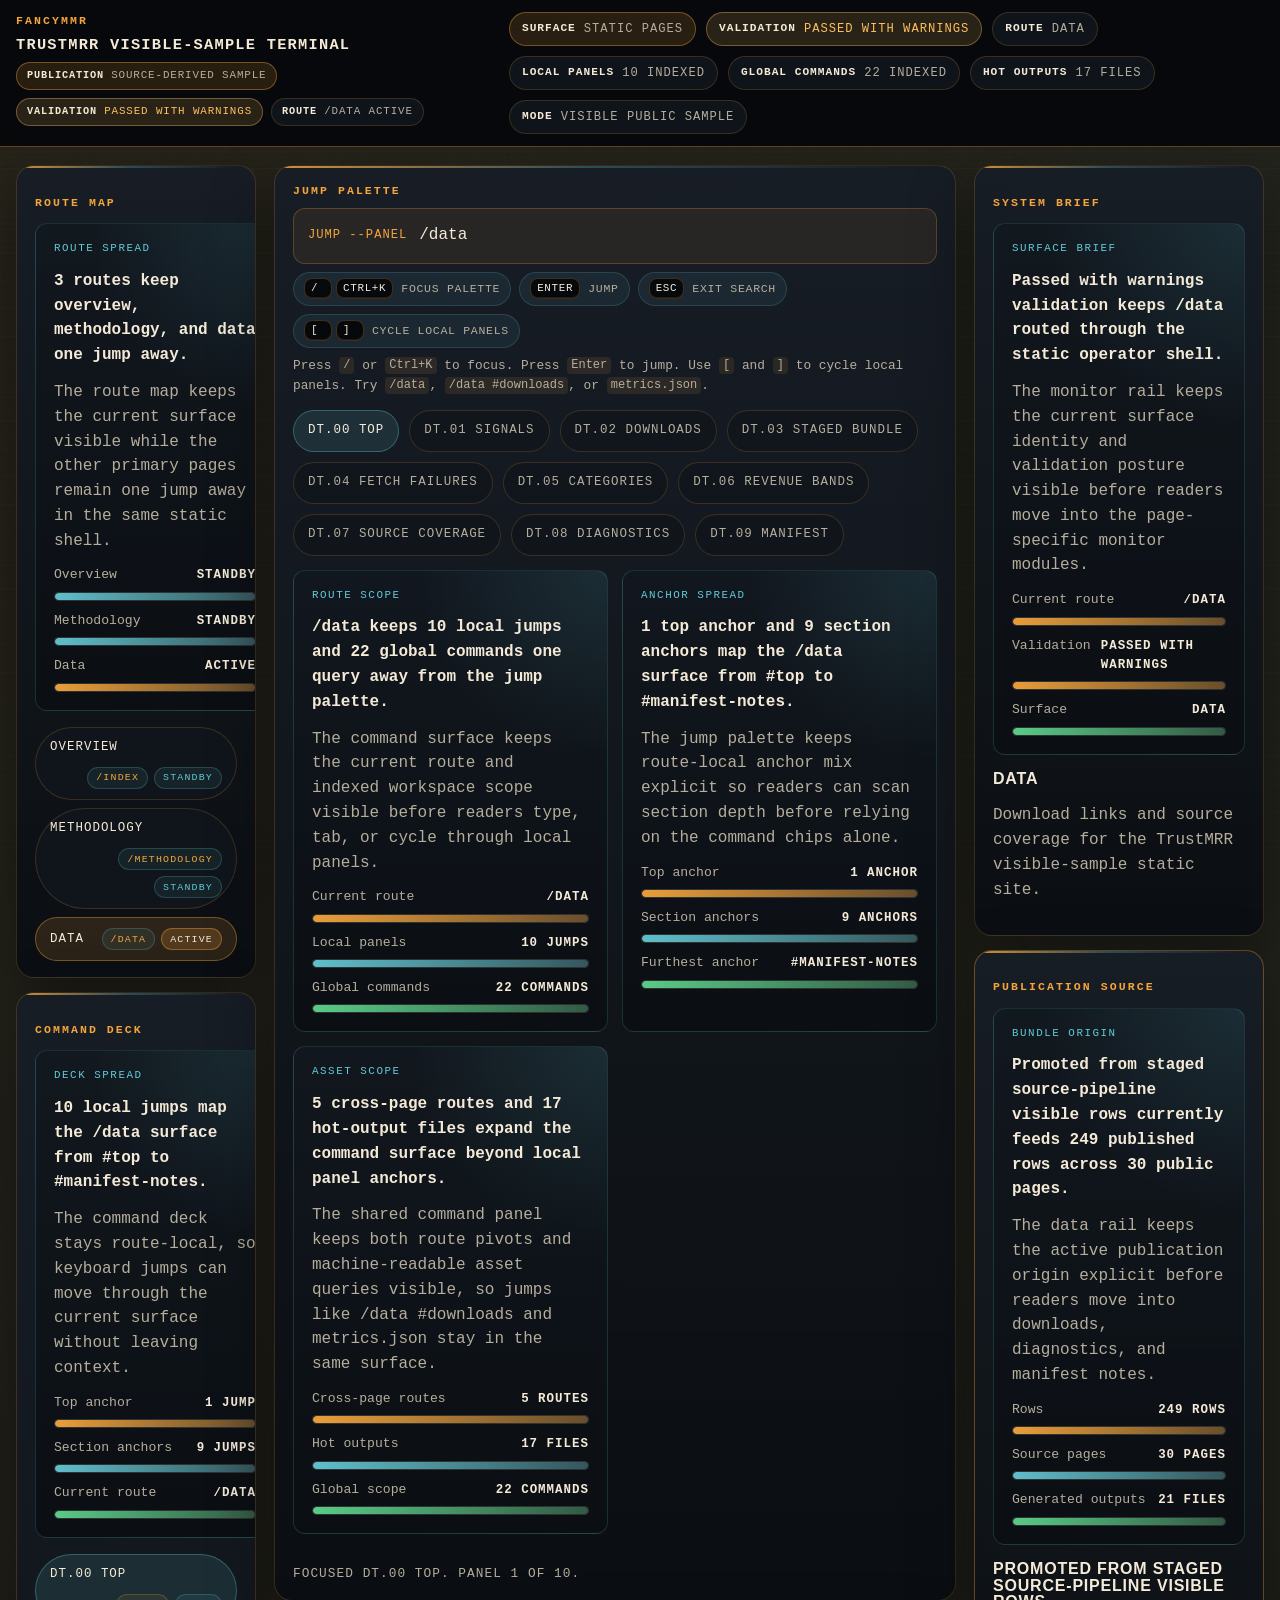
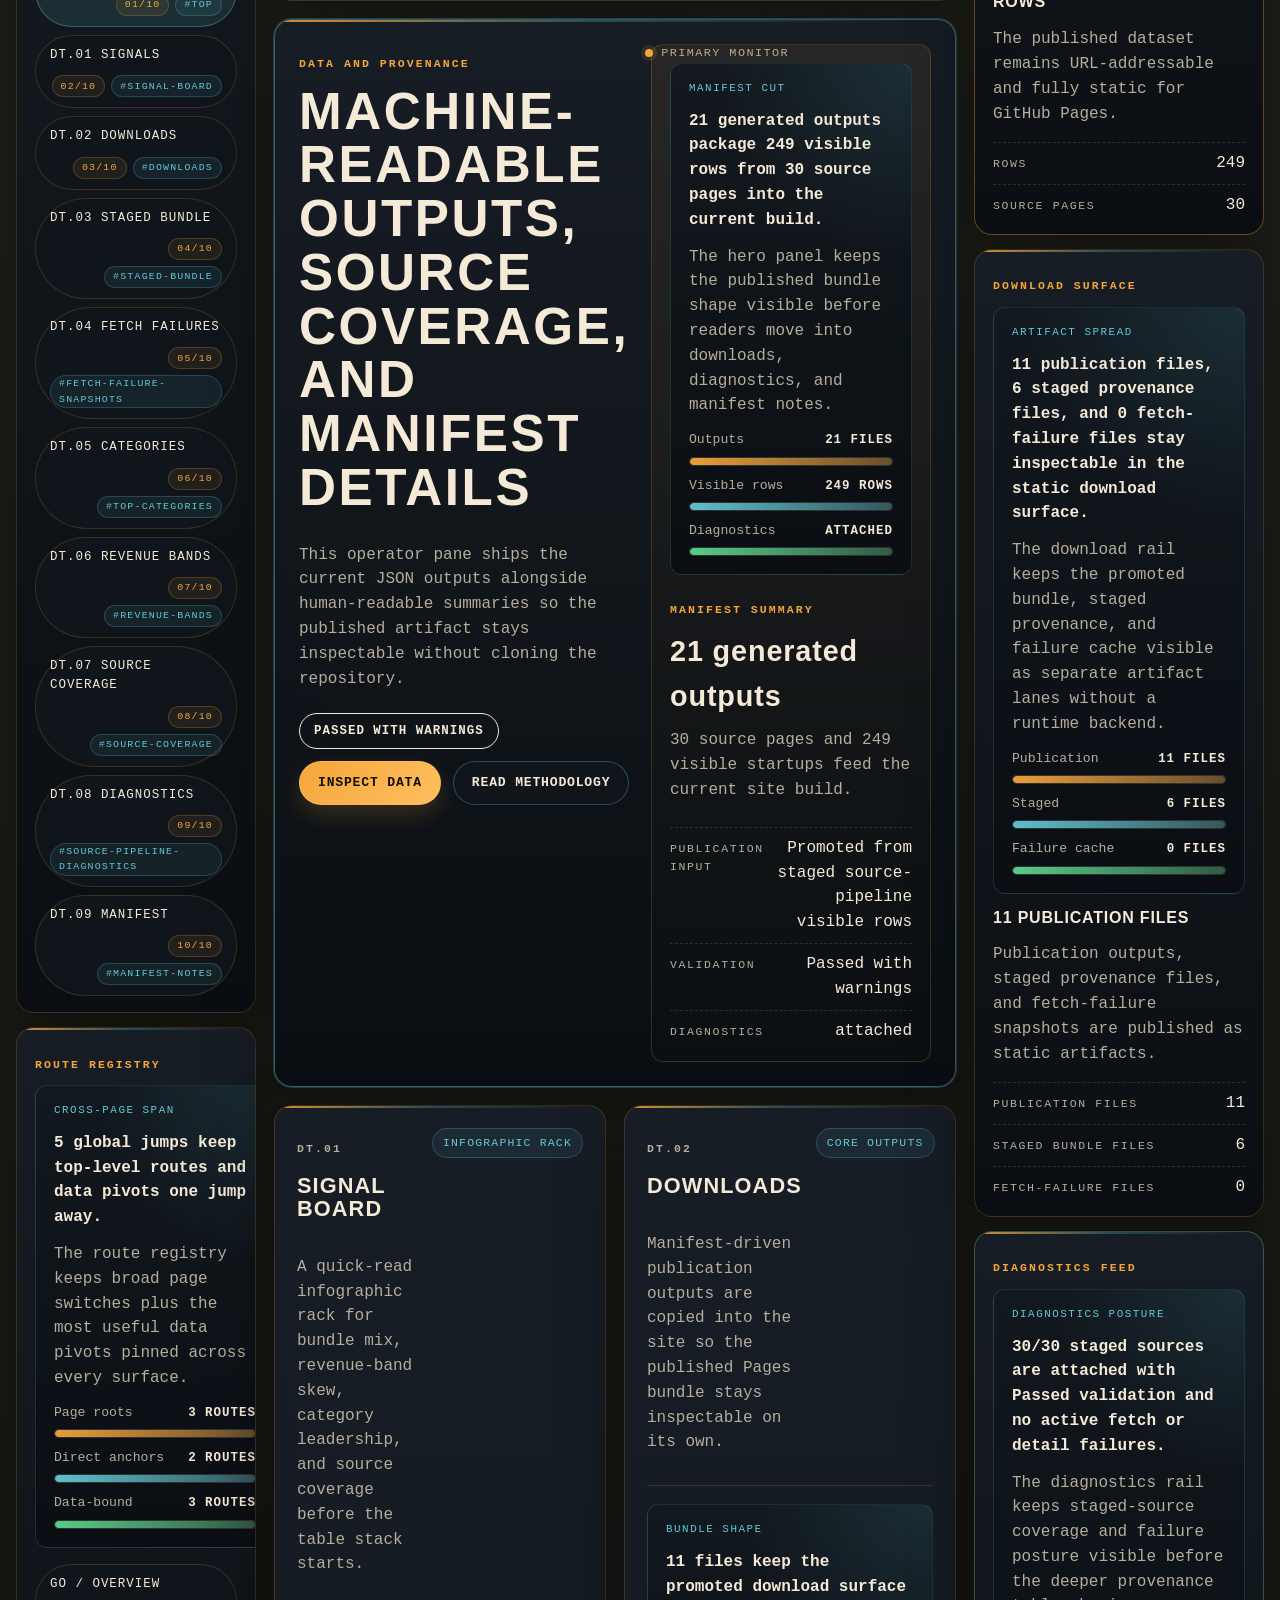
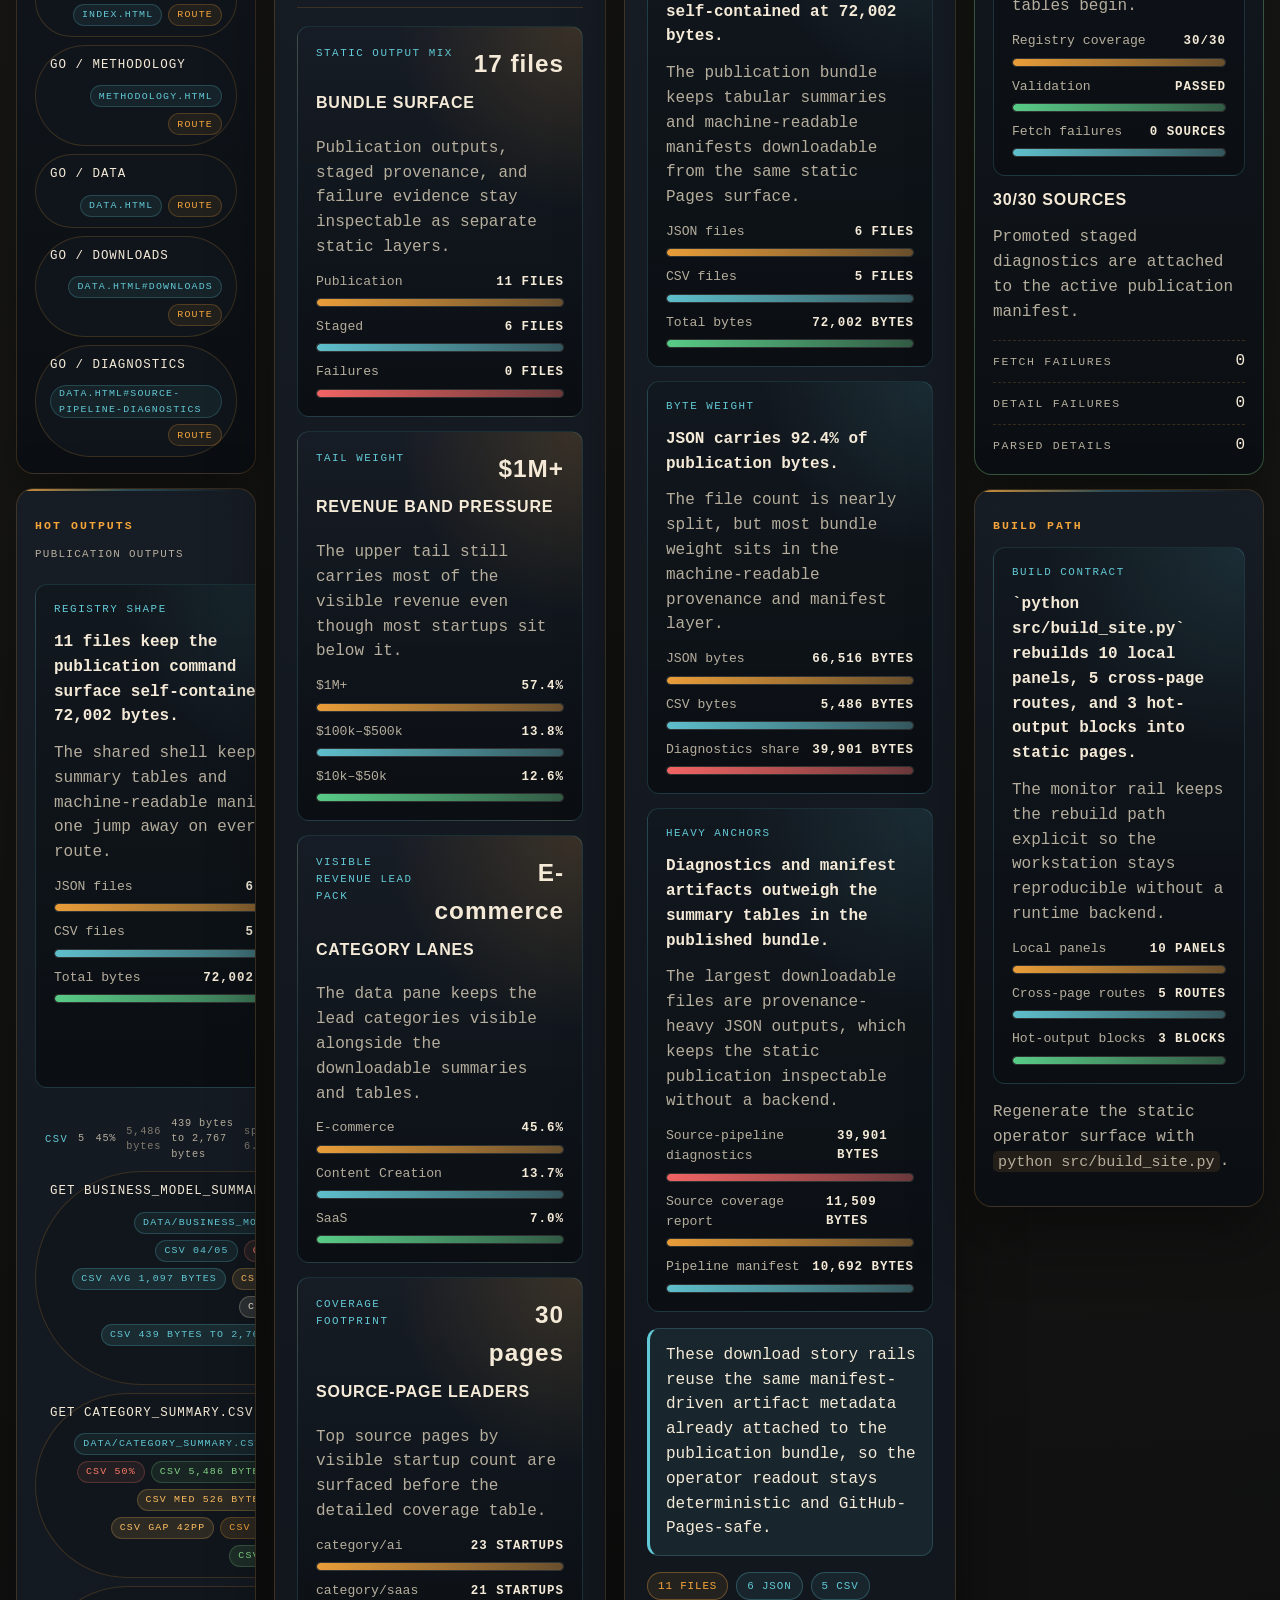
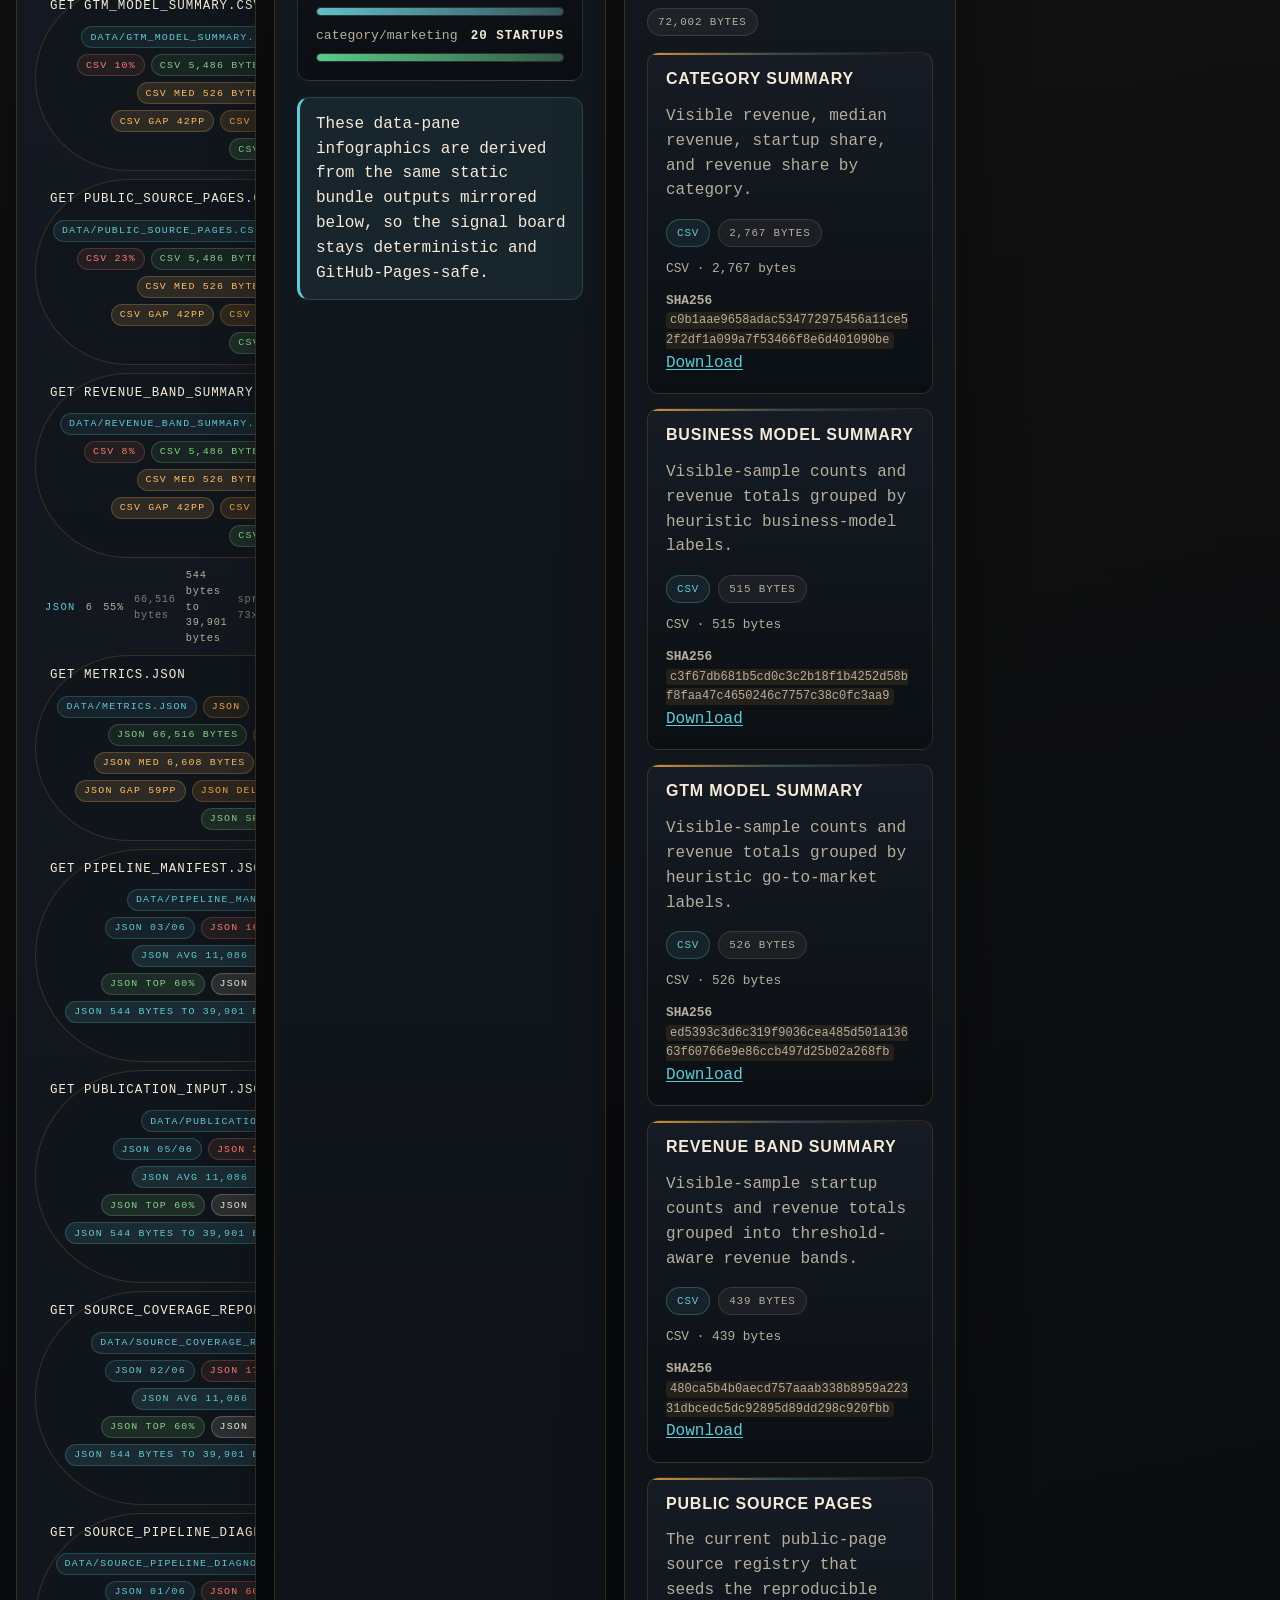
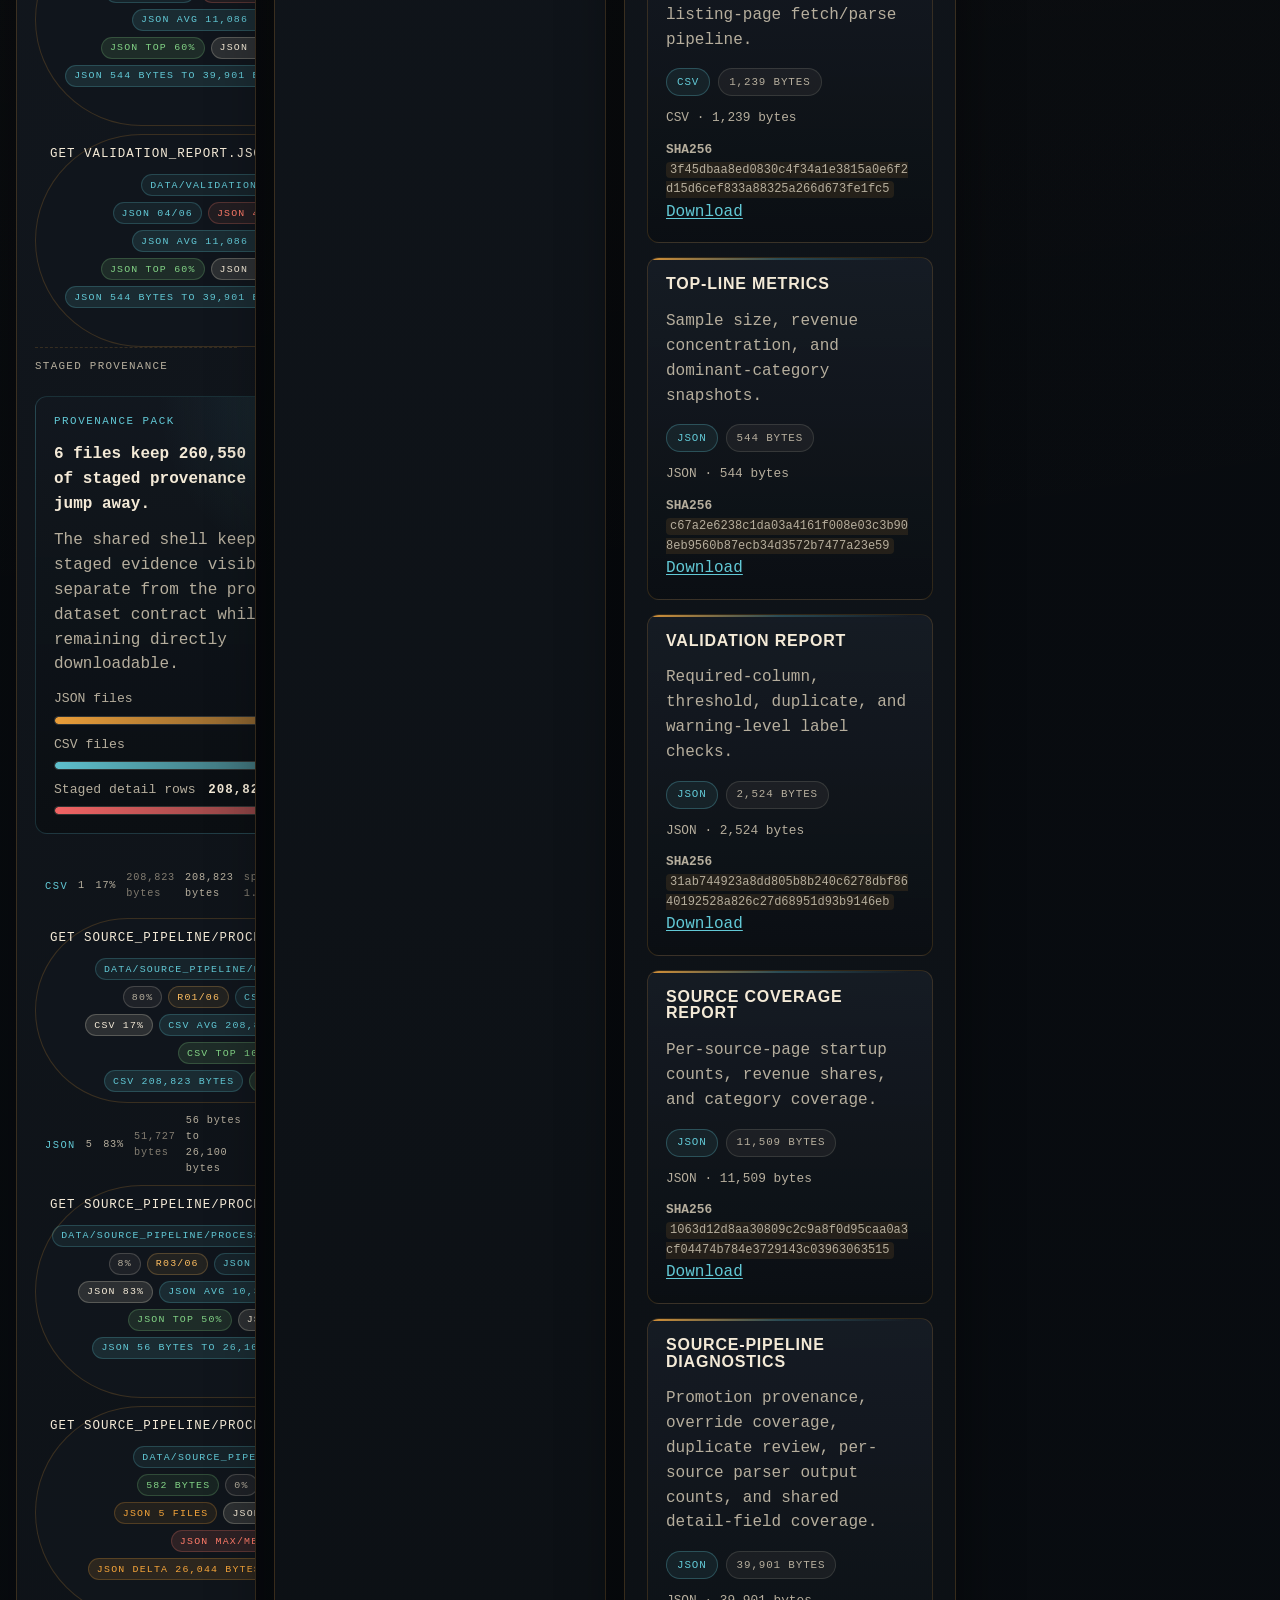
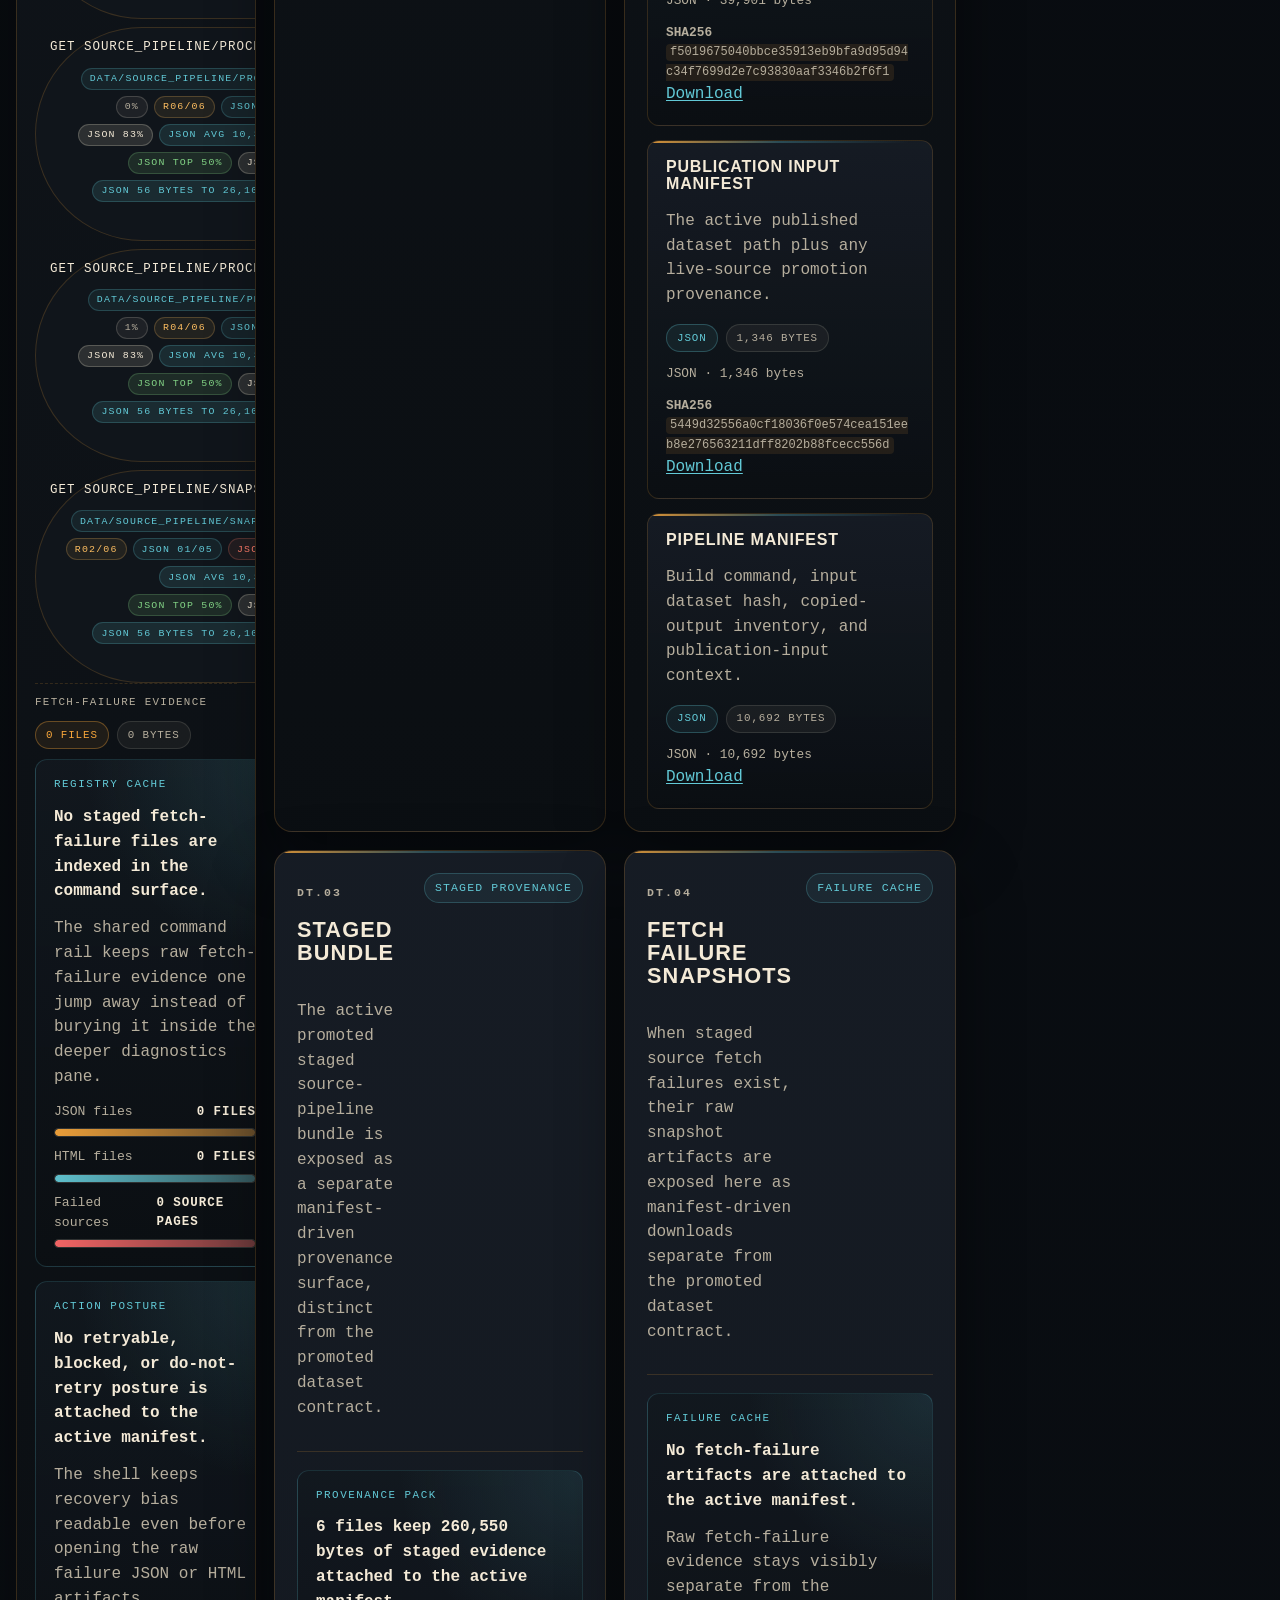
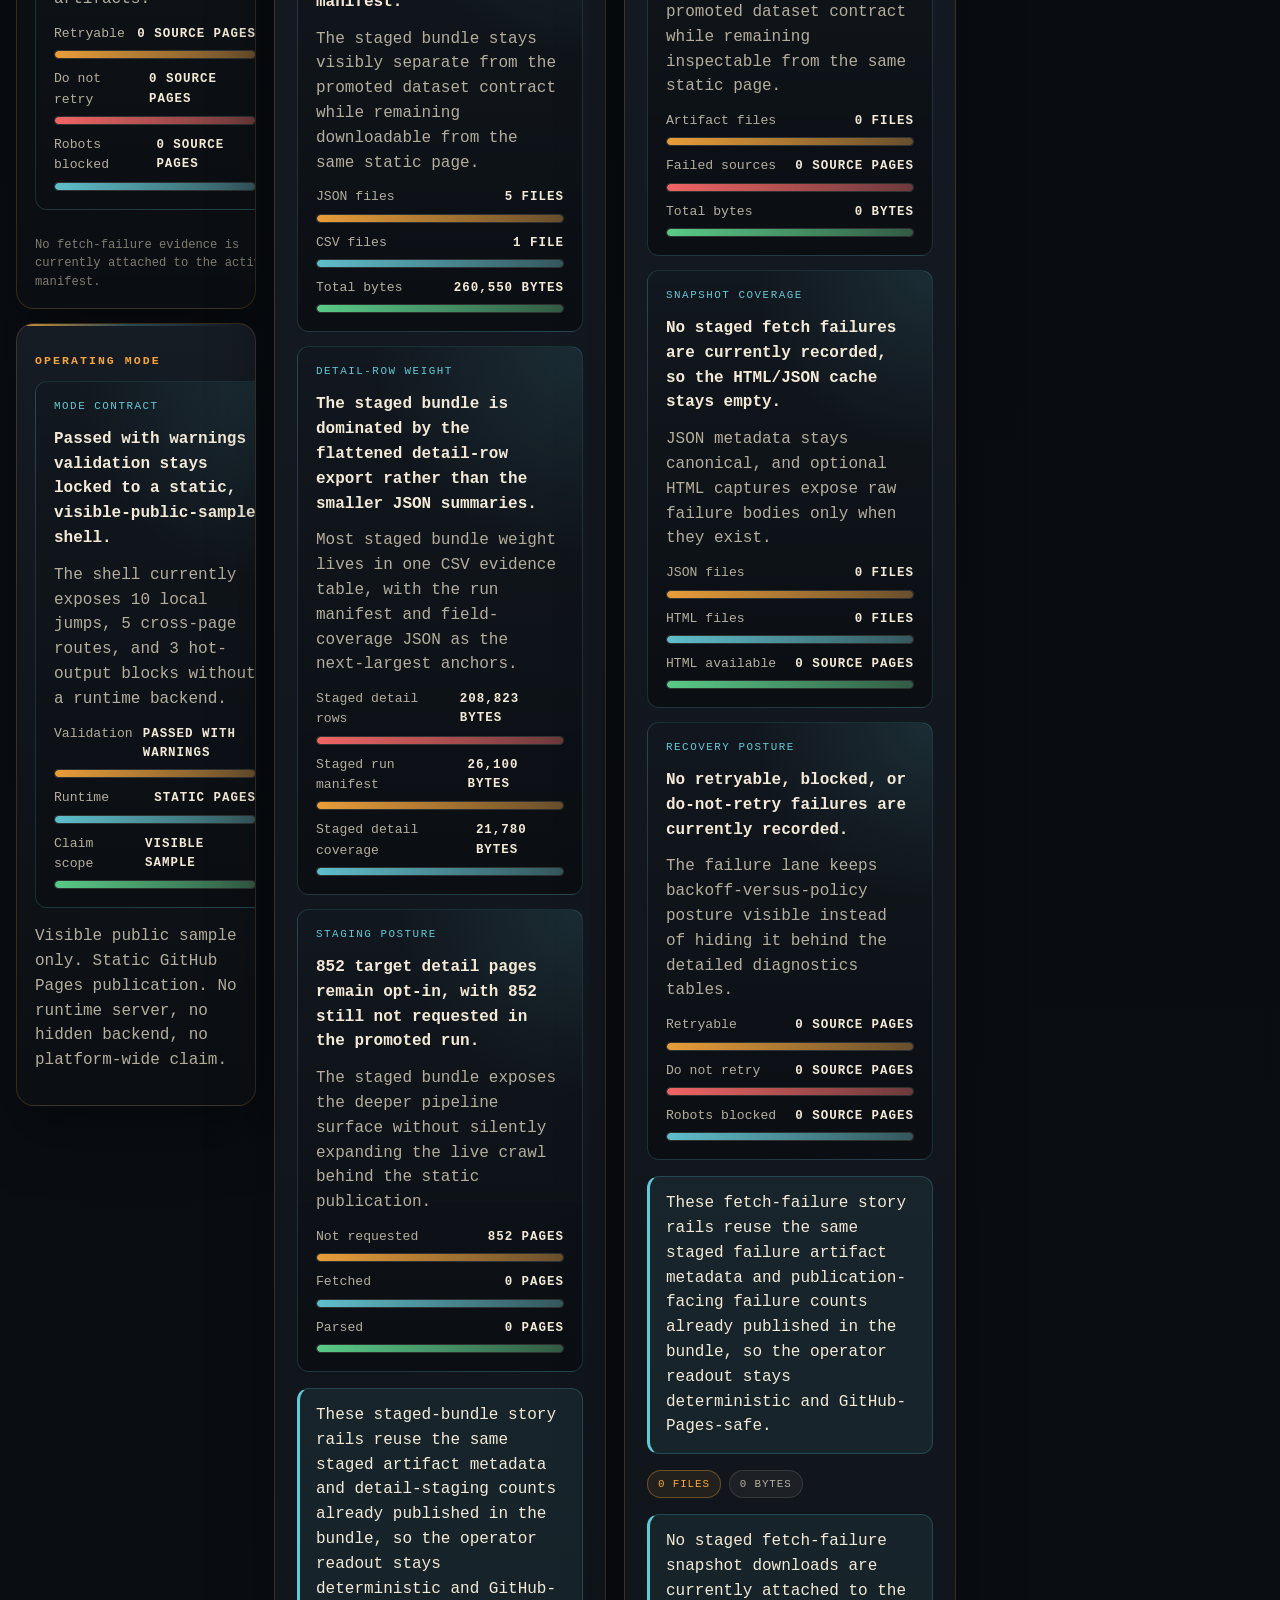
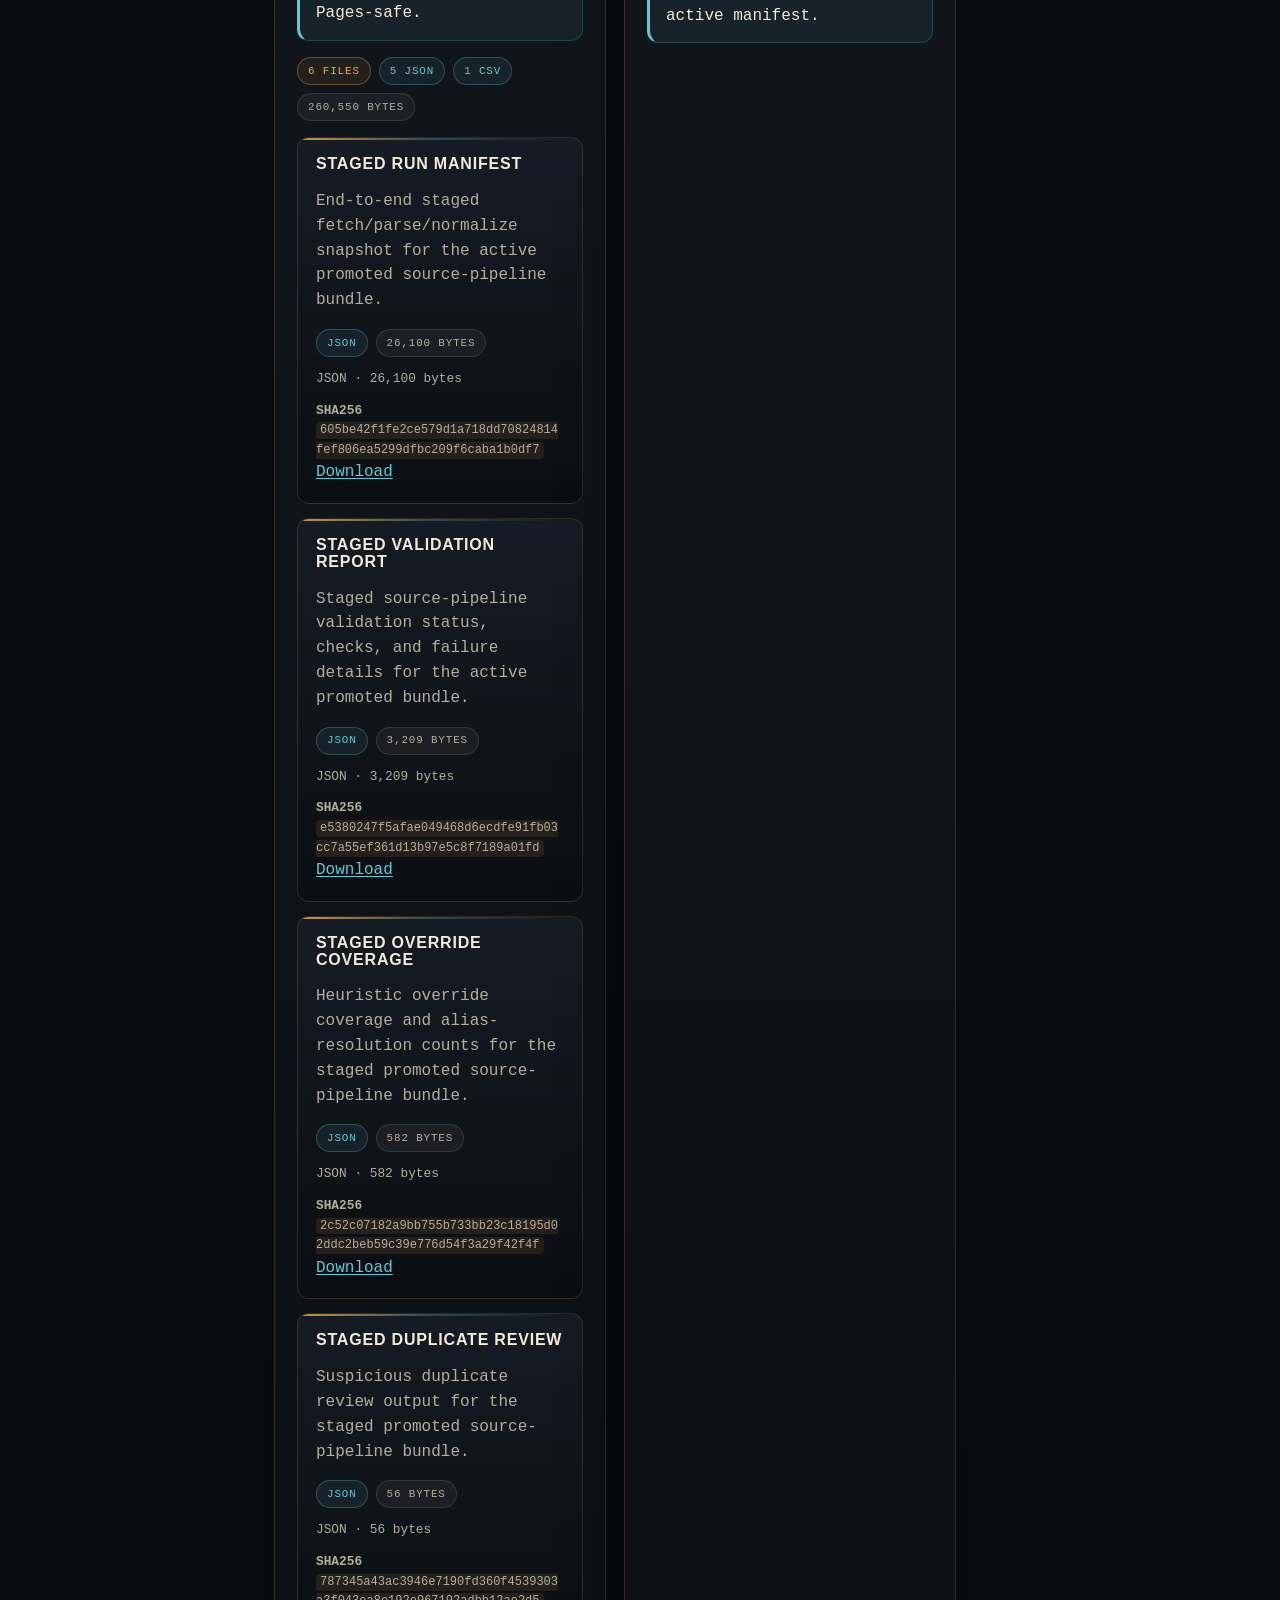
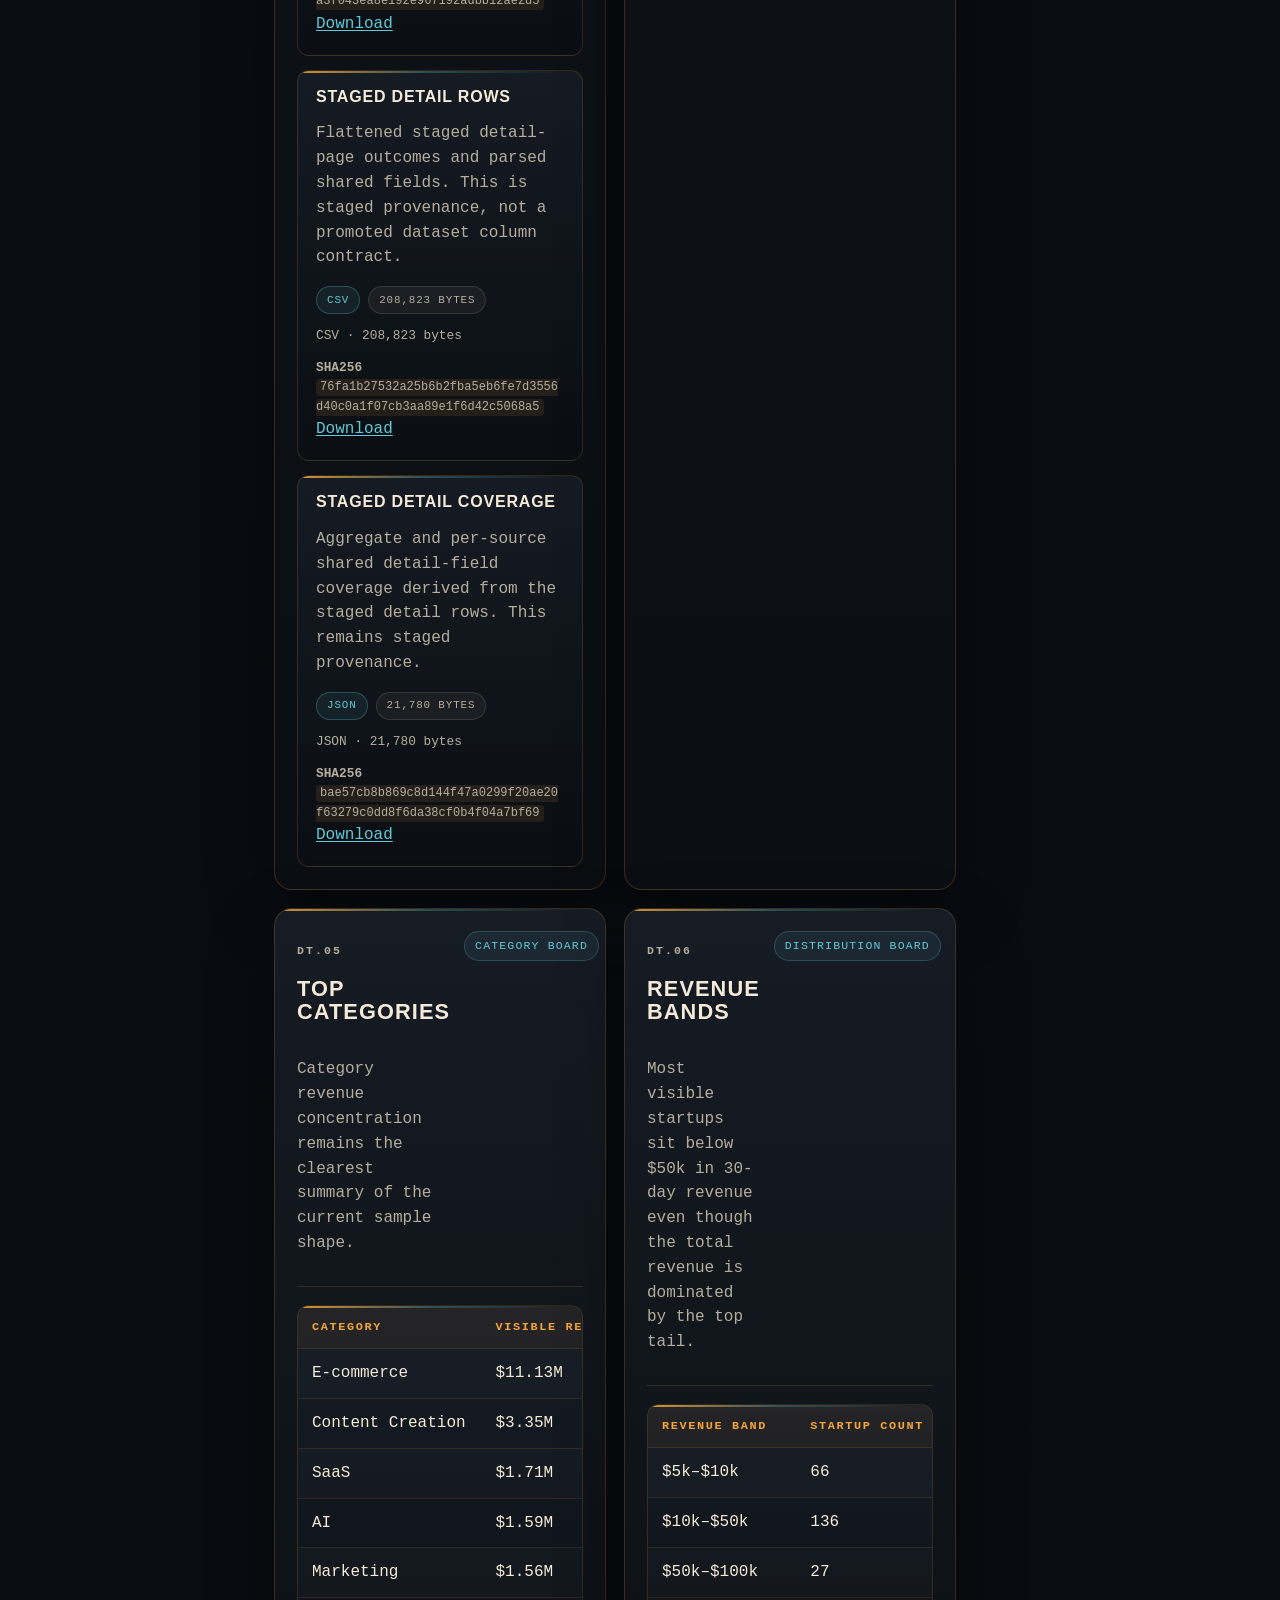
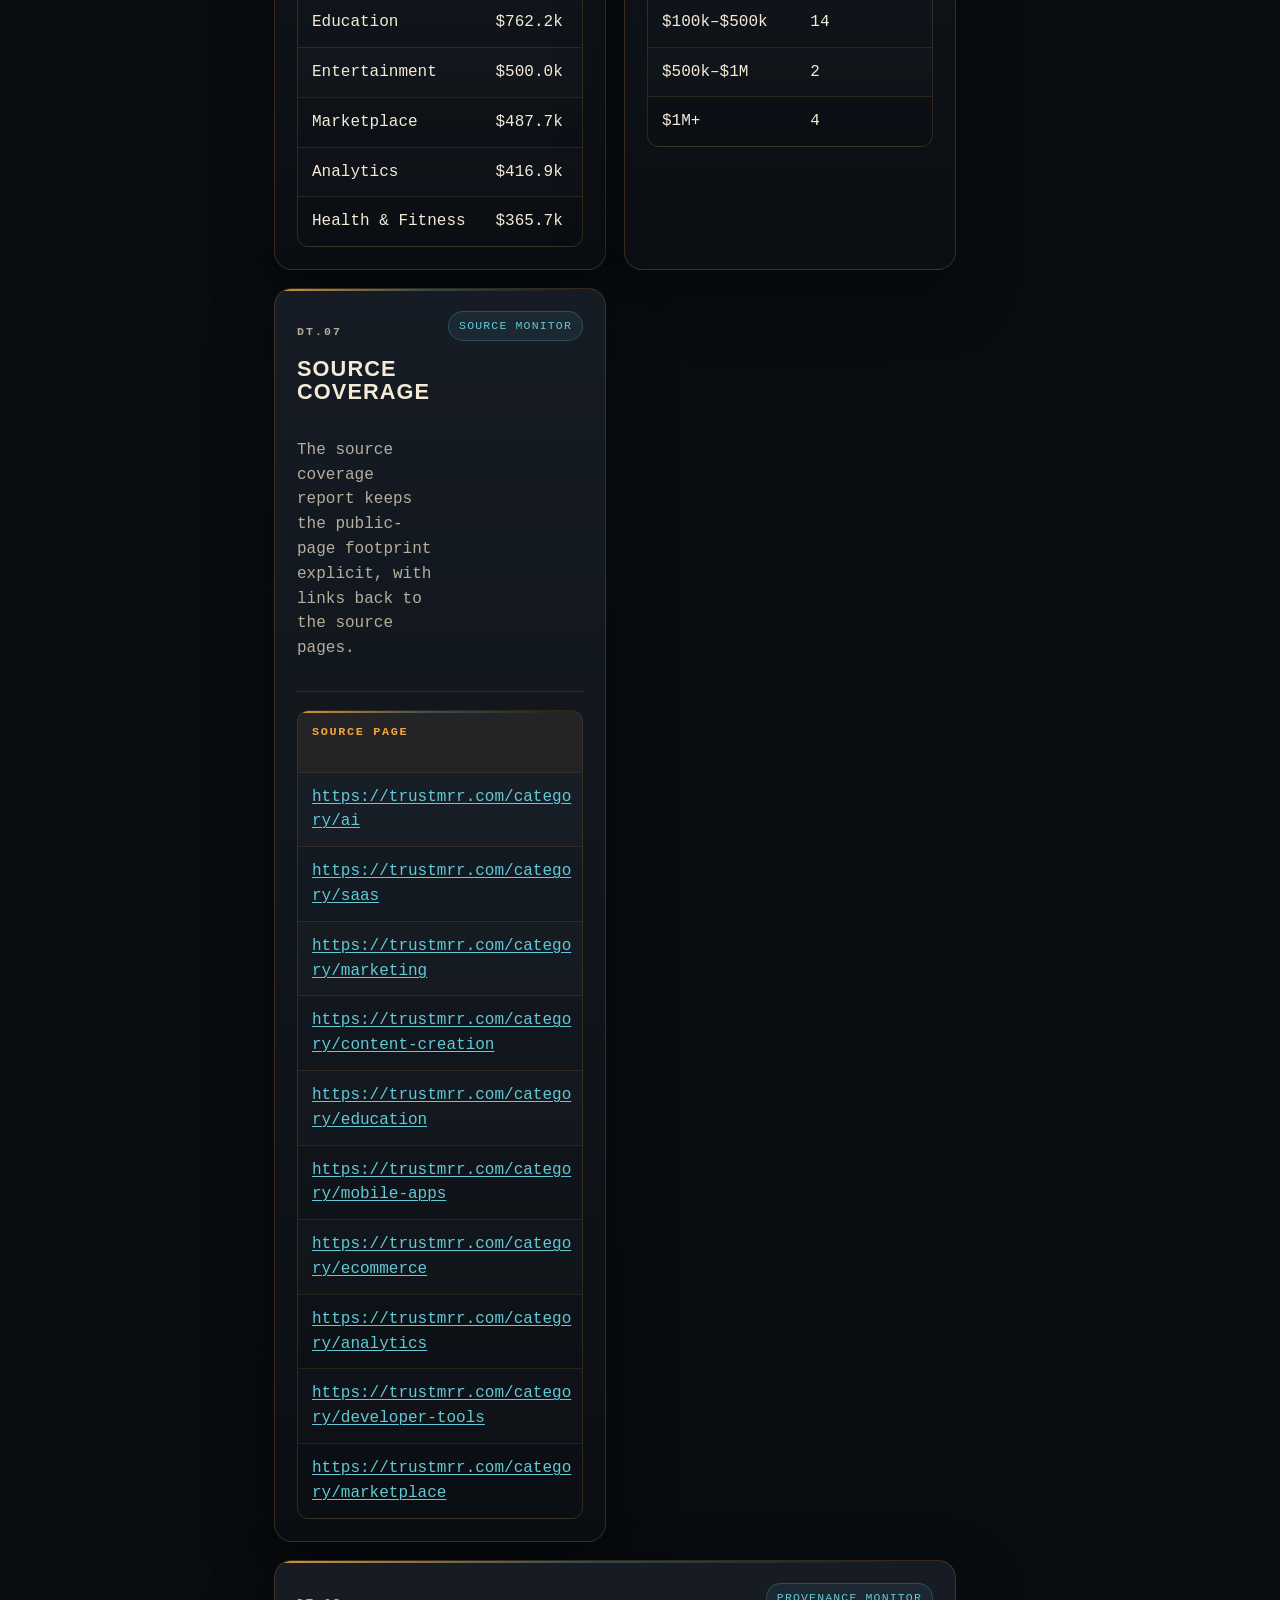
==== commit 6f317221: "Add hot-output format-section-file-rank badges" ====
--- a/site/data.html
+++ b/site/data.html
@@ -256,7 +256,7 @@
   </div>
 </aside>
 </div>
-  <nav class="rail-command-links" aria-label="Publication outputs"><div class="rail-command-divider"><span class="rail-command-divider-label">CSV</span><span class="rail-command-divider-count">5</span><span class="rail-command-divider-file-share">45%</span><span class="rail-command-divider-bytes">5,486 bytes</span><span class="rail-command-divider-range">439 bytes to 2,767 bytes</span><span class="rail-command-divider-spread">spread 6.3x</span><span class="rail-command-divider-delta">delta 2,328 bytes</span><span class="rail-command-divider-gap">gap 42pp</span><span class="rail-command-divider-top-share">top 50%</span><span class="rail-command-divider-smallest-share">min 8%</span><span class="rail-command-divider-median">med 526 bytes</span><span class="rail-command-divider-max-median">max/med 5.3x</span><span class="rail-command-divider-average">avg 1,097 bytes</span><span class="rail-command-divider-share">8%</span></div><a class="rail-command-link output-registry-link" href="data/business_model_summary.csv" data-command-label="GET business_model_summary.csv" data-command-target="data/business_model_summary.csv" data-command-kind="asset" data-command-query="business_model_summary.csv" data-command-terms="business_model_summary.csv data/business_model_summary.csv business_model_summary.csv Publication bundle artifact copied into the static site: data/business_model_summary.csv. csv download asset"><span class="output-registry-label">GET business_model_summary.csv</span><span class="output-registry-meta"><span class="output-registry-badge output-registry-badge-target">data/business_model_summary.csv</span><span class="output-registry-badge output-registry-badge-format">CSV</span><span class="output-registry-badge output-registry-badge-bytes">515 bytes</span><span class="output-registry-badge output-registry-badge-share">1%</span><span class="output-registry-badge output-registry-badge-rank">R10/11</span><span class="output-registry-badge output-registry-badge-format-rank">CSV 04/05</span><span class="output-registry-badge output-registry-badge-format-share">CSV 9%</span><span class="output-registry-badge output-registry-badge-format-total">CSV 5,486 bytes</span><span class="output-registry-badge output-registry-badge-format-count">CSV 5 files</span><span class="output-registry-badge output-registry-badge-format-file-share">CSV 45%</span><span class="output-registry-badge output-registry-badge-format-average-size">CSV avg 1,097 bytes</span><span class="output-registry-badge output-registry-badge-format-median-size">CSV med 526 bytes</span><span class="output-registry-badge output-registry-badge-format-max-median">CSV max/med 5.3x</span><span class="output-registry-badge output-registry-badge-format-top-share">CSV top 50%</span><span class="output-registry-badge output-registry-badge-format-smallest-share">CSV min 8%</span><span class="output-registry-badge output-registry-badge-format-share-gap">CSV gap 42pp</span><span class="output-registry-badge output-registry-badge-format-byte-delta">CSV delta 2,328 bytes</span><span class="output-registry-badge output-registry-badge-format-byte-range">CSV 439 bytes to 2,767 bytes</span><span class="output-registry-badge output-registry-badge-format-spread-ratio">CSV spread 6.3x</span><span class="output-registry-badge output-registry-badge-format-section-byte-share">CSV 8%</span><span class="output-registry-badge output-registry-badge-format-section-byte-rank">CSV S02/02</span></span></a><a class="rail-command-link output-registry-link" href="data/category_summary.csv" data-command-label="GET category_summary.csv" data-command-target="data/category_summary.csv" data-command-kind="asset" data-command-query="category_summary.csv" data-command-terms="category_summary.csv data/category_summary.csv category_summary.csv Publication bundle artifact copied into the static site: data/category_summary.csv. csv download asset"><span class="output-registry-label">GET category_summary.csv</span><span class="output-registry-meta"><span class="output-registry-badge output-registry-badge-target">data/category_summary.csv</span><span class="output-registry-badge output-registry-badge-format">CSV</span><span class="output-registry-badge output-registry-badge-bytes">2,767 bytes</span><span class="output-registry-badge output-registry-badge-share">4%</span><span class="output-registry-badge output-registry-badge-rank">R04/11</span><span class="output-registry-badge output-registry-badge-format-rank">CSV 01/05</span><span class="output-registry-badge output-registry-badge-format-share">CSV 50%</span><span class="output-registry-badge output-registry-badge-format-total">CSV 5,486 bytes</span><span class="output-registry-badge output-registry-badge-format-count">CSV 5 files</span><span class="output-registry-badge output-registry-badge-format-file-share">CSV 45%</span><span class="output-registry-badge output-registry-badge-format-average-size">CSV avg 1,097 bytes</span><span class="output-registry-badge output-registry-badge-format-median-size">CSV med 526 bytes</span><span class="output-registry-badge output-registry-badge-format-max-median">CSV max/med 5.3x</span><span class="output-registry-badge output-registry-badge-format-top-share">CSV top 50%</span><span class="output-registry-badge output-registry-badge-format-smallest-share">CSV min 8%</span><span class="output-registry-badge output-registry-badge-format-share-gap">CSV gap 42pp</span><span class="output-registry-badge output-registry-badge-format-byte-delta">CSV delta 2,328 bytes</span><span class="output-registry-badge output-registry-badge-format-byte-range">CSV 439 bytes to 2,767 bytes</span><span class="output-registry-badge output-registry-badge-format-spread-ratio">CSV spread 6.3x</span><span class="output-registry-badge output-registry-badge-format-section-byte-share">CSV 8%</span><span class="output-registry-badge output-registry-badge-format-section-byte-rank">CSV S02/02</span></span></a><a class="rail-command-link output-registry-link" href="data/gtm_model_summary.csv" data-command-label="GET gtm_model_summary.csv" data-command-target="data/gtm_model_summary.csv" data-command-kind="asset" data-command-query="gtm_model_summary.csv" data-command-terms="gtm_model_summary.csv data/gtm_model_summary.csv gtm_model_summary.csv Publication bundle artifact copied into the static site: data/gtm_model_summary.csv. csv download asset"><span class="output-registry-label">GET gtm_model_summary.csv</span><span class="output-registry-meta"><span class="output-registry-badge output-registry-badge-target">data/gtm_model_summary.csv</span><span class="output-registry-badge output-registry-badge-format">CSV</span><span class="output-registry-badge output-registry-badge-bytes">526 bytes</span><span class="output-registry-badge output-registry-badge-share">1%</span><span class="output-registry-badge output-registry-badge-rank">R09/11</span><span class="output-registry-badge output-registry-badge-format-rank">CSV 03/05</span><span class="output-registry-badge output-registry-badge-format-share">CSV 10%</span><span class="output-registry-badge output-registry-badge-format-total">CSV 5,486 bytes</span><span class="output-registry-badge output-registry-badge-format-count">CSV 5 files</span><span class="output-registry-badge output-registry-badge-format-file-share">CSV 45%</span><span class="output-registry-badge output-registry-badge-format-average-size">CSV avg 1,097 bytes</span><span class="output-registry-badge output-registry-badge-format-median-size">CSV med 526 bytes</span><span class="output-registry-badge output-registry-badge-format-max-median">CSV max/med 5.3x</span><span class="output-registry-badge output-registry-badge-format-top-share">CSV top 50%</span><span class="output-registry-badge output-registry-badge-format-smallest-share">CSV min 8%</span><span class="output-registry-badge output-registry-badge-format-share-gap">CSV gap 42pp</span><span class="output-registry-badge output-registry-badge-format-byte-delta">CSV delta 2,328 bytes</span><span class="output-registry-badge output-registry-badge-format-byte-range">CSV 439 bytes to 2,767 bytes</span><span class="output-registry-badge output-registry-badge-format-spread-ratio">CSV spread 6.3x</span><span class="output-registry-badge output-registry-badge-format-section-byte-share">CSV 8%</span><span class="output-registry-badge output-registry-badge-format-section-byte-rank">CSV S02/02</span></span></a><a class="rail-command-link output-registry-link" href="data/public_source_pages.csv" data-command-label="GET public_source_pages.csv" data-command-target="data/public_source_pages.csv" data-command-kind="asset" data-command-query="public_source_pages.csv" data-command-terms="public_source_pages.csv data/public_source_pages.csv public_source_pages.csv Publication bundle artifact copied into the static site: data/public_source_pages.csv. csv download asset"><span class="output-registry-label">GET public_source_pages.csv</span><span class="output-registry-meta"><span class="output-registry-badge output-registry-badge-target">data/public_source_pages.csv</span><span class="output-registry-badge output-registry-badge-format">CSV</span><span class="output-registry-badge output-registry-badge-bytes">1,239 bytes</span><span class="output-registry-badge output-registry-badge-share">2%</span><span class="output-registry-badge output-registry-badge-rank">R07/11</span><span class="output-registry-badge output-registry-badge-format-rank">CSV 02/05</span><span class="output-registry-badge output-registry-badge-format-share">CSV 23%</span><span class="output-registry-badge output-registry-badge-format-total">CSV 5,486 bytes</span><span class="output-registry-badge output-registry-badge-format-count">CSV 5 files</span><span class="output-registry-badge output-registry-badge-format-file-share">CSV 45%</span><span class="output-registry-badge output-registry-badge-format-average-size">CSV avg 1,097 bytes</span><span class="output-registry-badge output-registry-badge-format-median-size">CSV med 526 bytes</span><span class="output-registry-badge output-registry-badge-format-max-median">CSV max/med 5.3x</span><span class="output-registry-badge output-registry-badge-format-top-share">CSV top 50%</span><span class="output-registry-badge output-registry-badge-format-smallest-share">CSV min 8%</span><span class="output-registry-badge output-registry-badge-format-share-gap">CSV gap 42pp</span><span class="output-registry-badge output-registry-badge-format-byte-delta">CSV delta 2,328 bytes</span><span class="output-registry-badge output-registry-badge-format-byte-range">CSV 439 bytes to 2,767 bytes</span><span class="output-registry-badge output-registry-badge-format-spread-ratio">CSV spread 6.3x</span><span class="output-registry-badge output-registry-badge-format-section-byte-share">CSV 8%</span><span class="output-registry-badge output-registry-badge-format-section-byte-rank">CSV S02/02</span></span></a><a class="rail-command-link output-registry-link" href="data/revenue_band_summary.csv" data-command-label="GET revenue_band_summary.csv" data-command-target="data/revenue_band_summary.csv" data-command-kind="asset" data-command-query="revenue_band_summary.csv" data-command-terms="revenue_band_summary.csv data/revenue_band_summary.csv revenue_band_summary.csv Publication bundle artifact copied into the static site: data/revenue_band_summary.csv. csv download asset"><span class="output-registry-label">GET revenue_band_summary.csv</span><span class="output-registry-meta"><span class="output-registry-badge output-registry-badge-target">data/revenue_band_summary.csv</span><span class="output-registry-badge output-registry-badge-format">CSV</span><span class="output-registry-badge output-registry-badge-bytes">439 bytes</span><span class="output-registry-badge output-registry-badge-share">1%</span><span class="output-registry-badge output-registry-badge-rank">R11/11</span><span class="output-registry-badge output-registry-badge-format-rank">CSV 05/05</span><span class="output-registry-badge output-registry-badge-format-share">CSV 8%</span><span class="output-registry-badge output-registry-badge-format-total">CSV 5,486 bytes</span><span class="output-registry-badge output-registry-badge-format-count">CSV 5 files</span><span class="output-registry-badge output-registry-badge-format-file-share">CSV 45%</span><span class="output-registry-badge output-registry-badge-format-average-size">CSV avg 1,097 bytes</span><span class="output-registry-badge output-registry-badge-format-median-size">CSV med 526 bytes</span><span class="output-registry-badge output-registry-badge-format-max-median">CSV max/med 5.3x</span><span class="output-registry-badge output-registry-badge-format-top-share">CSV top 50%</span><span class="output-registry-badge output-registry-badge-format-smallest-share">CSV min 8%</span><span class="output-registry-badge output-registry-badge-format-share-gap">CSV gap 42pp</span><span class="output-registry-badge output-registry-badge-format-byte-delta">CSV delta 2,328 bytes</span><span class="output-registry-badge output-registry-badge-format-byte-range">CSV 439 bytes to 2,767 bytes</span><span class="output-registry-badge output-registry-badge-format-spread-ratio">CSV spread 6.3x</span><span class="output-registry-badge output-registry-badge-format-section-byte-share">CSV 8%</span><span class="output-registry-badge output-registry-badge-format-section-byte-rank">CSV S02/02</span></span></a><div class="rail-command-divider"><span class="rail-command-divider-label">JSON</span><span class="rail-command-divider-count">6</span><span class="rail-command-divider-file-share">55%</span><span class="rail-command-divider-bytes">66,516 bytes</span><span class="rail-command-divider-range">544 bytes to 39,901 bytes</span><span class="rail-command-divider-spread">spread 73x</span><span class="rail-command-divider-delta">delta 39,357 bytes</span><span class="rail-command-divider-gap">gap 59pp</span><span class="rail-command-divider-top-share">top 60%</span><span class="rail-command-divider-smallest-share">min 1%</span><span class="rail-command-divider-median">med 6,608 bytes</span><span class="rail-command-divider-max-median">max/med 6.0x</span><span class="rail-command-divider-average">avg 11,086 bytes</span><span class="rail-command-divider-share">92%</span></div><a class="rail-command-link output-registry-link" href="data/metrics.json" data-command-label="GET metrics.json" data-command-target="data/metrics.json" data-command-kind="asset" data-command-query="metrics.json" data-command-terms="metrics.json data/metrics.json metrics.json Publication bundle artifact copied into the static site: data/metrics.json. json download asset"><span class="output-registry-label">GET metrics.json</span><span class="output-registry-meta"><span class="output-registry-badge output-registry-badge-target">data/metrics.json</span><span class="output-registry-badge output-registry-badge-format">JSON</span><span class="output-registry-badge output-registry-badge-bytes">544 bytes</span><span class="output-registry-badge output-registry-badge-share">1%</span><span class="output-registry-badge output-registry-badge-rank">R08/11</span><span class="output-registry-badge output-registry-badge-format-rank">JSON 06/06</span><span class="output-registry-badge output-registry-badge-format-share">JSON 1%</span><span class="output-registry-badge output-registry-badge-format-total">JSON 66,516 bytes</span><span class="output-registry-badge output-registry-badge-format-count">JSON 6 files</span><span class="output-registry-badge output-registry-badge-format-file-share">JSON 55%</span><span class="output-registry-badge output-registry-badge-format-average-size">JSON avg 11,086 bytes</span><span class="output-registry-badge output-registry-badge-format-median-size">JSON med 6,608 bytes</span><span class="output-registry-badge output-registry-badge-format-max-median">JSON max/med 6.0x</span><span class="output-registry-badge output-registry-badge-format-top-share">JSON top 60%</span><span class="output-registry-badge output-registry-badge-format-smallest-share">JSON min 1%</span><span class="output-registry-badge output-registry-badge-format-share-gap">JSON gap 59pp</span><span class="output-registry-badge output-registry-badge-format-byte-delta">JSON delta 39,357 bytes</span><span class="output-registry-badge output-registry-badge-format-byte-range">JSON 544 bytes to 39,901 bytes</span><span class="output-registry-badge output-registry-badge-format-spread-ratio">JSON spread 73x</span><span class="output-registry-badge output-registry-badge-format-section-byte-share">JSON 92%</span><span class="output-registry-badge output-registry-badge-format-section-byte-rank">JSON S01/02</span></span></a><a class="rail-command-link output-registry-link" href="data/pipeline_manifest.json" data-command-label="GET pipeline_manifest.json" data-command-target="data/pipeline_manifest.json" data-command-kind="asset" data-command-query="pipeline_manifest.json" data-command-terms="pipeline_manifest.json data/pipeline_manifest.json pipeline_manifest.json Active pipeline manifest for the current static publication bundle. json download asset"><span class="output-registry-label">GET pipeline_manifest.json</span><span class="output-registry-meta"><span class="output-registry-badge output-registry-badge-target">data/pipeline_manifest.json</span><span class="output-registry-badge output-registry-badge-format">JSON</span><span class="output-registry-badge output-registry-badge-bytes">10,692 bytes</span><span class="output-registry-badge output-registry-badge-share">15%</span><span class="output-registry-badge output-registry-badge-rank">R03/11</span><span class="output-registry-badge output-registry-badge-format-rank">JSON 03/06</span><span class="output-registry-badge output-registry-badge-format-share">JSON 16%</span><span class="output-registry-badge output-registry-badge-format-total">JSON 66,516 bytes</span><span class="output-registry-badge output-registry-badge-format-count">JSON 6 files</span><span class="output-registry-badge output-registry-badge-format-file-share">JSON 55%</span><span class="output-registry-badge output-registry-badge-format-average-size">JSON avg 11,086 bytes</span><span class="output-registry-badge output-registry-badge-format-median-size">JSON med 6,608 bytes</span><span class="output-registry-badge output-registry-badge-format-max-median">JSON max/med 6.0x</span><span class="output-registry-badge output-registry-badge-format-top-share">JSON top 60%</span><span class="output-registry-badge output-registry-badge-format-smallest-share">JSON min 1%</span><span class="output-registry-badge output-registry-badge-format-share-gap">JSON gap 59pp</span><span class="output-registry-badge output-registry-badge-format-byte-delta">JSON delta 39,357 bytes</span><span class="output-registry-badge output-registry-badge-format-byte-range">JSON 544 bytes to 39,901 bytes</span><span class="output-registry-badge output-registry-badge-format-spread-ratio">JSON spread 73x</span><span class="output-registry-badge output-registry-badge-format-section-byte-share">JSON 92%</span><span class="output-registry-badge output-registry-badge-format-section-byte-rank">JSON S01/02</span></span></a><a class="rail-command-link output-registry-link" href="data/publication_input.json" data-command-label="GET publication_input.json" data-command-target="data/publication_input.json" data-command-kind="asset" data-command-query="publication_input.json" data-command-terms="publication_input.json data/publication_input.json publication_input.json Publication bundle artifact copied into the static site: data/publication_input.json. json download asset"><span class="output-registry-label">GET publication_input.json</span><span class="output-registry-meta"><span class="output-registry-badge output-registry-badge-target">data/publication_input.json</span><span class="output-registry-badge output-registry-badge-format">JSON</span><span class="output-registry-badge output-registry-badge-bytes">1,346 bytes</span><span class="output-registry-badge output-registry-badge-share">2%</span><span class="output-registry-badge output-registry-badge-rank">R06/11</span><span class="output-registry-badge output-registry-badge-format-rank">JSON 05/06</span><span class="output-registry-badge output-registry-badge-format-share">JSON 2%</span><span class="output-registry-badge output-registry-badge-format-total">JSON 66,516 bytes</span><span class="output-registry-badge output-registry-badge-format-count">JSON 6 files</span><span class="output-registry-badge output-registry-badge-format-file-share">JSON 55%</span><span class="output-registry-badge output-registry-badge-format-average-size">JSON avg 11,086 bytes</span><span class="output-registry-badge output-registry-badge-format-median-size">JSON med 6,608 bytes</span><span class="output-registry-badge output-registry-badge-format-max-median">JSON max/med 6.0x</span><span class="output-registry-badge output-registry-badge-format-top-share">JSON top 60%</span><span class="output-registry-badge output-registry-badge-format-smallest-share">JSON min 1%</span><span class="output-registry-badge output-registry-badge-format-share-gap">JSON gap 59pp</span><span class="output-registry-badge output-registry-badge-format-byte-delta">JSON delta 39,357 bytes</span><span class="output-registry-badge output-registry-badge-format-byte-range">JSON 544 bytes to 39,901 bytes</span><span class="output-registry-badge output-registry-badge-format-spread-ratio">JSON spread 73x</span><span class="output-registry-badge output-registry-badge-format-section-byte-share">JSON 92%</span><span class="output-registry-badge output-registry-badge-format-section-byte-rank">JSON S01/02</span></span></a><a class="rail-command-link output-registry-link" href="data/source_coverage_report.json" data-command-label="GET source_coverage_report.json" data-command-target="data/source_coverage_report.json" data-command-kind="asset" data-command-query="source_coverage_report.json" data-command-terms="source_coverage_report.json data/source_coverage_report.json source_coverage_report.json Publication bundle artifact copied into the static site: data/source_coverage_report.json. json download asset"><span class="output-registry-label">GET source_coverage_report.json</span><span class="output-registry-meta"><span class="output-registry-badge output-registry-badge-target">data/source_coverage_report.json</span><span class="output-registry-badge output-registry-badge-format">JSON</span><span class="output-registry-badge output-registry-badge-bytes">11,509 bytes</span><span class="output-registry-badge output-registry-badge-share">16%</span><span class="output-registry-badge output-registry-badge-rank">R02/11</span><span class="output-registry-badge output-registry-badge-format-rank">JSON 02/06</span><span class="output-registry-badge output-registry-badge-format-share">JSON 17%</span><span class="output-registry-badge output-registry-badge-format-total">JSON 66,516 bytes</span><span class="output-registry-badge output-registry-badge-format-count">JSON 6 files</span><span class="output-registry-badge output-registry-badge-format-file-share">JSON 55%</span><span class="output-registry-badge output-registry-badge-format-average-size">JSON avg 11,086 bytes</span><span class="output-registry-badge output-registry-badge-format-median-size">JSON med 6,608 bytes</span><span class="output-registry-badge output-registry-badge-format-max-median">JSON max/med 6.0x</span><span class="output-registry-badge output-registry-badge-format-top-share">JSON top 60%</span><span class="output-registry-badge output-registry-badge-format-smallest-share">JSON min 1%</span><span class="output-registry-badge output-registry-badge-format-share-gap">JSON gap 59pp</span><span class="output-registry-badge output-registry-badge-format-byte-delta">JSON delta 39,357 bytes</span><span class="output-registry-badge output-registry-badge-format-byte-range">JSON 544 bytes to 39,901 bytes</span><span class="output-registry-badge output-registry-badge-format-spread-ratio">JSON spread 73x</span><span class="output-registry-badge output-registry-badge-format-section-byte-share">JSON 92%</span><span class="output-registry-badge output-registry-badge-format-section-byte-rank">JSON S01/02</span></span></a><a class="rail-command-link output-registry-link" href="data/source_pipeline_diagnostics.json" data-command-label="GET source_pipeline_diagnostics.json" data-command-target="data/source_pipeline_diagnostics.json" data-command-kind="asset" data-command-query="source_pipeline_diagnostics.json" data-command-terms="source_pipeline_diagnostics.json data/source_pipeline_diagnostics.json source_pipeline_diagnostics.json Publication bundle artifact copied into the static site: data/source_pipeline_diagnostics.json. json download asset"><span class="output-registry-label">GET source_pipeline_diagnostics.json</span><span class="output-registry-meta"><span class="output-registry-badge output-registry-badge-target">data/source_pipeline_diagnostics.json</span><span class="output-registry-badge output-registry-badge-format">JSON</span><span class="output-registry-badge output-registry-badge-bytes">39,901 bytes</span><span class="output-registry-badge output-registry-badge-share">55%</span><span class="output-registry-badge output-registry-badge-rank">R01/11</span><span class="output-registry-badge output-registry-badge-format-rank">JSON 01/06</span><span class="output-registry-badge output-registry-badge-format-share">JSON 60%</span><span class="output-registry-badge output-registry-badge-format-total">JSON 66,516 bytes</span><span class="output-registry-badge output-registry-badge-format-count">JSON 6 files</span><span class="output-registry-badge output-registry-badge-format-file-share">JSON 55%</span><span class="output-registry-badge output-registry-badge-format-average-size">JSON avg 11,086 bytes</span><span class="output-registry-badge output-registry-badge-format-median-size">JSON med 6,608 bytes</span><span class="output-registry-badge output-registry-badge-format-max-median">JSON max/med 6.0x</span><span class="output-registry-badge output-registry-badge-format-top-share">JSON top 60%</span><span class="output-registry-badge output-registry-badge-format-smallest-share">JSON min 1%</span><span class="output-registry-badge output-registry-badge-format-share-gap">JSON gap 59pp</span><span class="output-registry-badge output-registry-badge-format-byte-delta">JSON delta 39,357 bytes</span><span class="output-registry-badge output-registry-badge-format-byte-range">JSON 544 bytes to 39,901 bytes</span><span class="output-registry-badge output-registry-badge-format-spread-ratio">JSON spread 73x</span><span class="output-registry-badge output-registry-badge-format-section-byte-share">JSON 92%</span><span class="output-registry-badge output-registry-badge-format-section-byte-rank">JSON S01/02</span></span></a><a class="rail-command-link output-registry-link" href="data/validation_report.json" data-command-label="GET validation_report.json" data-command-target="data/validation_report.json" data-command-kind="asset" data-command-query="validation_report.json" data-command-terms="validation_report.json data/validation_report.json validation_report.json Publication bundle artifact copied into the static site: data/validation_report.json. json download asset"><span class="output-registry-label">GET validation_report.json</span><span class="output-registry-meta"><span class="output-registry-badge output-registry-badge-target">data/validation_report.json</span><span class="output-registry-badge output-registry-badge-format">JSON</span><span class="output-registry-badge output-registry-badge-bytes">2,524 bytes</span><span class="output-registry-badge output-registry-badge-share">4%</span><span class="output-registry-badge output-registry-badge-rank">R05/11</span><span class="output-registry-badge output-registry-badge-format-rank">JSON 04/06</span><span class="output-registry-badge output-registry-badge-format-share">JSON 4%</span><span class="output-registry-badge output-registry-badge-format-total">JSON 66,516 bytes</span><span class="output-registry-badge output-registry-badge-format-count">JSON 6 files</span><span class="output-registry-badge output-registry-badge-format-file-share">JSON 55%</span><span class="output-registry-badge output-registry-badge-format-average-size">JSON avg 11,086 bytes</span><span class="output-registry-badge output-registry-badge-format-median-size">JSON med 6,608 bytes</span><span class="output-registry-badge output-registry-badge-format-max-median">JSON max/med 6.0x</span><span class="output-registry-badge output-registry-badge-format-top-share">JSON top 60%</span><span class="output-registry-badge output-registry-badge-format-smallest-share">JSON min 1%</span><span class="output-registry-badge output-registry-badge-format-share-gap">JSON gap 59pp</span><span class="output-registry-badge output-registry-badge-format-byte-delta">JSON delta 39,357 bytes</span><span class="output-registry-badge output-registry-badge-format-byte-range">JSON 544 bytes to 39,901 bytes</span><span class="output-registry-badge output-registry-badge-format-spread-ratio">JSON spread 73x</span><span class="output-registry-badge output-registry-badge-format-section-byte-share">JSON 92%</span><span class="output-registry-badge output-registry-badge-format-section-byte-rank">JSON S01/02</span></span></a></nav>
+  <nav class="rail-command-links" aria-label="Publication outputs"><div class="rail-command-divider"><span class="rail-command-divider-label">CSV</span><span class="rail-command-divider-count">5</span><span class="rail-command-divider-file-share">45%</span><span class="rail-command-divider-bytes">5,486 bytes</span><span class="rail-command-divider-range">439 bytes to 2,767 bytes</span><span class="rail-command-divider-spread">spread 6.3x</span><span class="rail-command-divider-delta">delta 2,328 bytes</span><span class="rail-command-divider-gap">gap 42pp</span><span class="rail-command-divider-top-share">top 50%</span><span class="rail-command-divider-smallest-share">min 8%</span><span class="rail-command-divider-median">med 526 bytes</span><span class="rail-command-divider-max-median">max/med 5.3x</span><span class="rail-command-divider-average">avg 1,097 bytes</span><span class="rail-command-divider-share">8%</span></div><a class="rail-command-link output-registry-link" href="data/business_model_summary.csv" data-command-label="GET business_model_summary.csv" data-command-target="data/business_model_summary.csv" data-command-kind="asset" data-command-query="business_model_summary.csv" data-command-terms="business_model_summary.csv data/business_model_summary.csv business_model_summary.csv Publication bundle artifact copied into the static site: data/business_model_summary.csv. csv download asset"><span class="output-registry-label">GET business_model_summary.csv</span><span class="output-registry-meta"><span class="output-registry-badge output-registry-badge-target">data/business_model_summary.csv</span><span class="output-registry-badge output-registry-badge-format">CSV</span><span class="output-registry-badge output-registry-badge-bytes">515 bytes</span><span class="output-registry-badge output-registry-badge-share">1%</span><span class="output-registry-badge output-registry-badge-rank">R10/11</span><span class="output-registry-badge output-registry-badge-format-rank">CSV 04/05</span><span class="output-registry-badge output-registry-badge-format-share">CSV 9%</span><span class="output-registry-badge output-registry-badge-format-total">CSV 5,486 bytes</span><span class="output-registry-badge output-registry-badge-format-count">CSV 5 files</span><span class="output-registry-badge output-registry-badge-format-file-share">CSV 45%</span><span class="output-registry-badge output-registry-badge-format-average-size">CSV avg 1,097 bytes</span><span class="output-registry-badge output-registry-badge-format-median-size">CSV med 526 bytes</span><span class="output-registry-badge output-registry-badge-format-max-median">CSV max/med 5.3x</span><span class="output-registry-badge output-registry-badge-format-top-share">CSV top 50%</span><span class="output-registry-badge output-registry-badge-format-smallest-share">CSV min 8%</span><span class="output-registry-badge output-registry-badge-format-share-gap">CSV gap 42pp</span><span class="output-registry-badge output-registry-badge-format-byte-delta">CSV delta 2,328 bytes</span><span class="output-registry-badge output-registry-badge-format-byte-range">CSV 439 bytes to 2,767 bytes</span><span class="output-registry-badge output-registry-badge-format-spread-ratio">CSV spread 6.3x</span><span class="output-registry-badge output-registry-badge-format-section-byte-share">CSV 8%</span><span class="output-registry-badge output-registry-badge-format-section-byte-rank">CSV S02/02</span><span class="output-registry-badge output-registry-badge-format-section-file-rank">CSV F02/02</span></span></a><a class="rail-command-link output-registry-link" href="data/category_summary.csv" data-command-label="GET category_summary.csv" data-command-target="data/category_summary.csv" data-command-kind="asset" data-command-query="category_summary.csv" data-command-terms="category_summary.csv data/category_summary.csv category_summary.csv Publication bundle artifact copied into the static site: data/category_summary.csv. csv download asset"><span class="output-registry-label">GET category_summary.csv</span><span class="output-registry-meta"><span class="output-registry-badge output-registry-badge-target">data/category_summary.csv</span><span class="output-registry-badge output-registry-badge-format">CSV</span><span class="output-registry-badge output-registry-badge-bytes">2,767 bytes</span><span class="output-registry-badge output-registry-badge-share">4%</span><span class="output-registry-badge output-registry-badge-rank">R04/11</span><span class="output-registry-badge output-registry-badge-format-rank">CSV 01/05</span><span class="output-registry-badge output-registry-badge-format-share">CSV 50%</span><span class="output-registry-badge output-registry-badge-format-total">CSV 5,486 bytes</span><span class="output-registry-badge output-registry-badge-format-count">CSV 5 files</span><span class="output-registry-badge output-registry-badge-format-file-share">CSV 45%</span><span class="output-registry-badge output-registry-badge-format-average-size">CSV avg 1,097 bytes</span><span class="output-registry-badge output-registry-badge-format-median-size">CSV med 526 bytes</span><span class="output-registry-badge output-registry-badge-format-max-median">CSV max/med 5.3x</span><span class="output-registry-badge output-registry-badge-format-top-share">CSV top 50%</span><span class="output-registry-badge output-registry-badge-format-smallest-share">CSV min 8%</span><span class="output-registry-badge output-registry-badge-format-share-gap">CSV gap 42pp</span><span class="output-registry-badge output-registry-badge-format-byte-delta">CSV delta 2,328 bytes</span><span class="output-registry-badge output-registry-badge-format-byte-range">CSV 439 bytes to 2,767 bytes</span><span class="output-registry-badge output-registry-badge-format-spread-ratio">CSV spread 6.3x</span><span class="output-registry-badge output-registry-badge-format-section-byte-share">CSV 8%</span><span class="output-registry-badge output-registry-badge-format-section-byte-rank">CSV S02/02</span><span class="output-registry-badge output-registry-badge-format-section-file-rank">CSV F02/02</span></span></a><a class="rail-command-link output-registry-link" href="data/gtm_model_summary.csv" data-command-label="GET gtm_model_summary.csv" data-command-target="data/gtm_model_summary.csv" data-command-kind="asset" data-command-query="gtm_model_summary.csv" data-command-terms="gtm_model_summary.csv data/gtm_model_summary.csv gtm_model_summary.csv Publication bundle artifact copied into the static site: data/gtm_model_summary.csv. csv download asset"><span class="output-registry-label">GET gtm_model_summary.csv</span><span class="output-registry-meta"><span class="output-registry-badge output-registry-badge-target">data/gtm_model_summary.csv</span><span class="output-registry-badge output-registry-badge-format">CSV</span><span class="output-registry-badge output-registry-badge-bytes">526 bytes</span><span class="output-registry-badge output-registry-badge-share">1%</span><span class="output-registry-badge output-registry-badge-rank">R09/11</span><span class="output-registry-badge output-registry-badge-format-rank">CSV 03/05</span><span class="output-registry-badge output-registry-badge-format-share">CSV 10%</span><span class="output-registry-badge output-registry-badge-format-total">CSV 5,486 bytes</span><span class="output-registry-badge output-registry-badge-format-count">CSV 5 files</span><span class="output-registry-badge output-registry-badge-format-file-share">CSV 45%</span><span class="output-registry-badge output-registry-badge-format-average-size">CSV avg 1,097 bytes</span><span class="output-registry-badge output-registry-badge-format-median-size">CSV med 526 bytes</span><span class="output-registry-badge output-registry-badge-format-max-median">CSV max/med 5.3x</span><span class="output-registry-badge output-registry-badge-format-top-share">CSV top 50%</span><span class="output-registry-badge output-registry-badge-format-smallest-share">CSV min 8%</span><span class="output-registry-badge output-registry-badge-format-share-gap">CSV gap 42pp</span><span class="output-registry-badge output-registry-badge-format-byte-delta">CSV delta 2,328 bytes</span><span class="output-registry-badge output-registry-badge-format-byte-range">CSV 439 bytes to 2,767 bytes</span><span class="output-registry-badge output-registry-badge-format-spread-ratio">CSV spread 6.3x</span><span class="output-registry-badge output-registry-badge-format-section-byte-share">CSV 8%</span><span class="output-registry-badge output-registry-badge-format-section-byte-rank">CSV S02/02</span><span class="output-registry-badge output-registry-badge-format-section-file-rank">CSV F02/02</span></span></a><a class="rail-command-link output-registry-link" href="data/public_source_pages.csv" data-command-label="GET public_source_pages.csv" data-command-target="data/public_source_pages.csv" data-command-kind="asset" data-command-query="public_source_pages.csv" data-command-terms="public_source_pages.csv data/public_source_pages.csv public_source_pages.csv Publication bundle artifact copied into the static site: data/public_source_pages.csv. csv download asset"><span class="output-registry-label">GET public_source_pages.csv</span><span class="output-registry-meta"><span class="output-registry-badge output-registry-badge-target">data/public_source_pages.csv</span><span class="output-registry-badge output-registry-badge-format">CSV</span><span class="output-registry-badge output-registry-badge-bytes">1,239 bytes</span><span class="output-registry-badge output-registry-badge-share">2%</span><span class="output-registry-badge output-registry-badge-rank">R07/11</span><span class="output-registry-badge output-registry-badge-format-rank">CSV 02/05</span><span class="output-registry-badge output-registry-badge-format-share">CSV 23%</span><span class="output-registry-badge output-registry-badge-format-total">CSV 5,486 bytes</span><span class="output-registry-badge output-registry-badge-format-count">CSV 5 files</span><span class="output-registry-badge output-registry-badge-format-file-share">CSV 45%</span><span class="output-registry-badge output-registry-badge-format-average-size">CSV avg 1,097 bytes</span><span class="output-registry-badge output-registry-badge-format-median-size">CSV med 526 bytes</span><span class="output-registry-badge output-registry-badge-format-max-median">CSV max/med 5.3x</span><span class="output-registry-badge output-registry-badge-format-top-share">CSV top 50%</span><span class="output-registry-badge output-registry-badge-format-smallest-share">CSV min 8%</span><span class="output-registry-badge output-registry-badge-format-share-gap">CSV gap 42pp</span><span class="output-registry-badge output-registry-badge-format-byte-delta">CSV delta 2,328 bytes</span><span class="output-registry-badge output-registry-badge-format-byte-range">CSV 439 bytes to 2,767 bytes</span><span class="output-registry-badge output-registry-badge-format-spread-ratio">CSV spread 6.3x</span><span class="output-registry-badge output-registry-badge-format-section-byte-share">CSV 8%</span><span class="output-registry-badge output-registry-badge-format-section-byte-rank">CSV S02/02</span><span class="output-registry-badge output-registry-badge-format-section-file-rank">CSV F02/02</span></span></a><a class="rail-command-link output-registry-link" href="data/revenue_band_summary.csv" data-command-label="GET revenue_band_summary.csv" data-command-target="data/revenue_band_summary.csv" data-command-kind="asset" data-command-query="revenue_band_summary.csv" data-command-terms="revenue_band_summary.csv data/revenue_band_summary.csv revenue_band_summary.csv Publication bundle artifact copied into the static site: data/revenue_band_summary.csv. csv download asset"><span class="output-registry-label">GET revenue_band_summary.csv</span><span class="output-registry-meta"><span class="output-registry-badge output-registry-badge-target">data/revenue_band_summary.csv</span><span class="output-registry-badge output-registry-badge-format">CSV</span><span class="output-registry-badge output-registry-badge-bytes">439 bytes</span><span class="output-registry-badge output-registry-badge-share">1%</span><span class="output-registry-badge output-registry-badge-rank">R11/11</span><span class="output-registry-badge output-registry-badge-format-rank">CSV 05/05</span><span class="output-registry-badge output-registry-badge-format-share">CSV 8%</span><span class="output-registry-badge output-registry-badge-format-total">CSV 5,486 bytes</span><span class="output-registry-badge output-registry-badge-format-count">CSV 5 files</span><span class="output-registry-badge output-registry-badge-format-file-share">CSV 45%</span><span class="output-registry-badge output-registry-badge-format-average-size">CSV avg 1,097 bytes</span><span class="output-registry-badge output-registry-badge-format-median-size">CSV med 526 bytes</span><span class="output-registry-badge output-registry-badge-format-max-median">CSV max/med 5.3x</span><span class="output-registry-badge output-registry-badge-format-top-share">CSV top 50%</span><span class="output-registry-badge output-registry-badge-format-smallest-share">CSV min 8%</span><span class="output-registry-badge output-registry-badge-format-share-gap">CSV gap 42pp</span><span class="output-registry-badge output-registry-badge-format-byte-delta">CSV delta 2,328 bytes</span><span class="output-registry-badge output-registry-badge-format-byte-range">CSV 439 bytes to 2,767 bytes</span><span class="output-registry-badge output-registry-badge-format-spread-ratio">CSV spread 6.3x</span><span class="output-registry-badge output-registry-badge-format-section-byte-share">CSV 8%</span><span class="output-registry-badge output-registry-badge-format-section-byte-rank">CSV S02/02</span><span class="output-registry-badge output-registry-badge-format-section-file-rank">CSV F02/02</span></span></a><div class="rail-command-divider"><span class="rail-command-divider-label">JSON</span><span class="rail-command-divider-count">6</span><span class="rail-command-divider-file-share">55%</span><span class="rail-command-divider-bytes">66,516 bytes</span><span class="rail-command-divider-range">544 bytes to 39,901 bytes</span><span class="rail-command-divider-spread">spread 73x</span><span class="rail-command-divider-delta">delta 39,357 bytes</span><span class="rail-command-divider-gap">gap 59pp</span><span class="rail-command-divider-top-share">top 60%</span><span class="rail-command-divider-smallest-share">min 1%</span><span class="rail-command-divider-median">med 6,608 bytes</span><span class="rail-command-divider-max-median">max/med 6.0x</span><span class="rail-command-divider-average">avg 11,086 bytes</span><span class="rail-command-divider-share">92%</span></div><a class="rail-command-link output-registry-link" href="data/metrics.json" data-command-label="GET metrics.json" data-command-target="data/metrics.json" data-command-kind="asset" data-command-query="metrics.json" data-command-terms="metrics.json data/metrics.json metrics.json Publication bundle artifact copied into the static site: data/metrics.json. json download asset"><span class="output-registry-label">GET metrics.json</span><span class="output-registry-meta"><span class="output-registry-badge output-registry-badge-target">data/metrics.json</span><span class="output-registry-badge output-registry-badge-format">JSON</span><span class="output-registry-badge output-registry-badge-bytes">544 bytes</span><span class="output-registry-badge output-registry-badge-share">1%</span><span class="output-registry-badge output-registry-badge-rank">R08/11</span><span class="output-registry-badge output-registry-badge-format-rank">JSON 06/06</span><span class="output-registry-badge output-registry-badge-format-share">JSON 1%</span><span class="output-registry-badge output-registry-badge-format-total">JSON 66,516 bytes</span><span class="output-registry-badge output-registry-badge-format-count">JSON 6 files</span><span class="output-registry-badge output-registry-badge-format-file-share">JSON 55%</span><span class="output-registry-badge output-registry-badge-format-average-size">JSON avg 11,086 bytes</span><span class="output-registry-badge output-registry-badge-format-median-size">JSON med 6,608 bytes</span><span class="output-registry-badge output-registry-badge-format-max-median">JSON max/med 6.0x</span><span class="output-registry-badge output-registry-badge-format-top-share">JSON top 60%</span><span class="output-registry-badge output-registry-badge-format-smallest-share">JSON min 1%</span><span class="output-registry-badge output-registry-badge-format-share-gap">JSON gap 59pp</span><span class="output-registry-badge output-registry-badge-format-byte-delta">JSON delta 39,357 bytes</span><span class="output-registry-badge output-registry-badge-format-byte-range">JSON 544 bytes to 39,901 bytes</span><span class="output-registry-badge output-registry-badge-format-spread-ratio">JSON spread 73x</span><span class="output-registry-badge output-registry-badge-format-section-byte-share">JSON 92%</span><span class="output-registry-badge output-registry-badge-format-section-byte-rank">JSON S01/02</span><span class="output-registry-badge output-registry-badge-format-section-file-rank">JSON F01/02</span></span></a><a class="rail-command-link output-registry-link" href="data/pipeline_manifest.json" data-command-label="GET pipeline_manifest.json" data-command-target="data/pipeline_manifest.json" data-command-kind="asset" data-command-query="pipeline_manifest.json" data-command-terms="pipeline_manifest.json data/pipeline_manifest.json pipeline_manifest.json Active pipeline manifest for the current static publication bundle. json download asset"><span class="output-registry-label">GET pipeline_manifest.json</span><span class="output-registry-meta"><span class="output-registry-badge output-registry-badge-target">data/pipeline_manifest.json</span><span class="output-registry-badge output-registry-badge-format">JSON</span><span class="output-registry-badge output-registry-badge-bytes">10,692 bytes</span><span class="output-registry-badge output-registry-badge-share">15%</span><span class="output-registry-badge output-registry-badge-rank">R03/11</span><span class="output-registry-badge output-registry-badge-format-rank">JSON 03/06</span><span class="output-registry-badge output-registry-badge-format-share">JSON 16%</span><span class="output-registry-badge output-registry-badge-format-total">JSON 66,516 bytes</span><span class="output-registry-badge output-registry-badge-format-count">JSON 6 files</span><span class="output-registry-badge output-registry-badge-format-file-share">JSON 55%</span><span class="output-registry-badge output-registry-badge-format-average-size">JSON avg 11,086 bytes</span><span class="output-registry-badge output-registry-badge-format-median-size">JSON med 6,608 bytes</span><span class="output-registry-badge output-registry-badge-format-max-median">JSON max/med 6.0x</span><span class="output-registry-badge output-registry-badge-format-top-share">JSON top 60%</span><span class="output-registry-badge output-registry-badge-format-smallest-share">JSON min 1%</span><span class="output-registry-badge output-registry-badge-format-share-gap">JSON gap 59pp</span><span class="output-registry-badge output-registry-badge-format-byte-delta">JSON delta 39,357 bytes</span><span class="output-registry-badge output-registry-badge-format-byte-range">JSON 544 bytes to 39,901 bytes</span><span class="output-registry-badge output-registry-badge-format-spread-ratio">JSON spread 73x</span><span class="output-registry-badge output-registry-badge-format-section-byte-share">JSON 92%</span><span class="output-registry-badge output-registry-badge-format-section-byte-rank">JSON S01/02</span><span class="output-registry-badge output-registry-badge-format-section-file-rank">JSON F01/02</span></span></a><a class="rail-command-link output-registry-link" href="data/publication_input.json" data-command-label="GET publication_input.json" data-command-target="data/publication_input.json" data-command-kind="asset" data-command-query="publication_input.json" data-command-terms="publication_input.json data/publication_input.json publication_input.json Publication bundle artifact copied into the static site: data/publication_input.json. json download asset"><span class="output-registry-label">GET publication_input.json</span><span class="output-registry-meta"><span class="output-registry-badge output-registry-badge-target">data/publication_input.json</span><span class="output-registry-badge output-registry-badge-format">JSON</span><span class="output-registry-badge output-registry-badge-bytes">1,346 bytes</span><span class="output-registry-badge output-registry-badge-share">2%</span><span class="output-registry-badge output-registry-badge-rank">R06/11</span><span class="output-registry-badge output-registry-badge-format-rank">JSON 05/06</span><span class="output-registry-badge output-registry-badge-format-share">JSON 2%</span><span class="output-registry-badge output-registry-badge-format-total">JSON 66,516 bytes</span><span class="output-registry-badge output-registry-badge-format-count">JSON 6 files</span><span class="output-registry-badge output-registry-badge-format-file-share">JSON 55%</span><span class="output-registry-badge output-registry-badge-format-average-size">JSON avg 11,086 bytes</span><span class="output-registry-badge output-registry-badge-format-median-size">JSON med 6,608 bytes</span><span class="output-registry-badge output-registry-badge-format-max-median">JSON max/med 6.0x</span><span class="output-registry-badge output-registry-badge-format-top-share">JSON top 60%</span><span class="output-registry-badge output-registry-badge-format-smallest-share">JSON min 1%</span><span class="output-registry-badge output-registry-badge-format-share-gap">JSON gap 59pp</span><span class="output-registry-badge output-registry-badge-format-byte-delta">JSON delta 39,357 bytes</span><span class="output-registry-badge output-registry-badge-format-byte-range">JSON 544 bytes to 39,901 bytes</span><span class="output-registry-badge output-registry-badge-format-spread-ratio">JSON spread 73x</span><span class="output-registry-badge output-registry-badge-format-section-byte-share">JSON 92%</span><span class="output-registry-badge output-registry-badge-format-section-byte-rank">JSON S01/02</span><span class="output-registry-badge output-registry-badge-format-section-file-rank">JSON F01/02</span></span></a><a class="rail-command-link output-registry-link" href="data/source_coverage_report.json" data-command-label="GET source_coverage_report.json" data-command-target="data/source_coverage_report.json" data-command-kind="asset" data-command-query="source_coverage_report.json" data-command-terms="source_coverage_report.json data/source_coverage_report.json source_coverage_report.json Publication bundle artifact copied into the static site: data/source_coverage_report.json. json download asset"><span class="output-registry-label">GET source_coverage_report.json</span><span class="output-registry-meta"><span class="output-registry-badge output-registry-badge-target">data/source_coverage_report.json</span><span class="output-registry-badge output-registry-badge-format">JSON</span><span class="output-registry-badge output-registry-badge-bytes">11,509 bytes</span><span class="output-registry-badge output-registry-badge-share">16%</span><span class="output-registry-badge output-registry-badge-rank">R02/11</span><span class="output-registry-badge output-registry-badge-format-rank">JSON 02/06</span><span class="output-registry-badge output-registry-badge-format-share">JSON 17%</span><span class="output-registry-badge output-registry-badge-format-total">JSON 66,516 bytes</span><span class="output-registry-badge output-registry-badge-format-count">JSON 6 files</span><span class="output-registry-badge output-registry-badge-format-file-share">JSON 55%</span><span class="output-registry-badge output-registry-badge-format-average-size">JSON avg 11,086 bytes</span><span class="output-registry-badge output-registry-badge-format-median-size">JSON med 6,608 bytes</span><span class="output-registry-badge output-registry-badge-format-max-median">JSON max/med 6.0x</span><span class="output-registry-badge output-registry-badge-format-top-share">JSON top 60%</span><span class="output-registry-badge output-registry-badge-format-smallest-share">JSON min 1%</span><span class="output-registry-badge output-registry-badge-format-share-gap">JSON gap 59pp</span><span class="output-registry-badge output-registry-badge-format-byte-delta">JSON delta 39,357 bytes</span><span class="output-registry-badge output-registry-badge-format-byte-range">JSON 544 bytes to 39,901 bytes</span><span class="output-registry-badge output-registry-badge-format-spread-ratio">JSON spread 73x</span><span class="output-registry-badge output-registry-badge-format-section-byte-share">JSON 92%</span><span class="output-registry-badge output-registry-badge-format-section-byte-rank">JSON S01/02</span><span class="output-registry-badge output-registry-badge-format-section-file-rank">JSON F01/02</span></span></a><a class="rail-command-link output-registry-link" href="data/source_pipeline_diagnostics.json" data-command-label="GET source_pipeline_diagnostics.json" data-command-target="data/source_pipeline_diagnostics.json" data-command-kind="asset" data-command-query="source_pipeline_diagnostics.json" data-command-terms="source_pipeline_diagnostics.json data/source_pipeline_diagnostics.json source_pipeline_diagnostics.json Publication bundle artifact copied into the static site: data/source_pipeline_diagnostics.json. json download asset"><span class="output-registry-label">GET source_pipeline_diagnostics.json</span><span class="output-registry-meta"><span class="output-registry-badge output-registry-badge-target">data/source_pipeline_diagnostics.json</span><span class="output-registry-badge output-registry-badge-format">JSON</span><span class="output-registry-badge output-registry-badge-bytes">39,901 bytes</span><span class="output-registry-badge output-registry-badge-share">55%</span><span class="output-registry-badge output-registry-badge-rank">R01/11</span><span class="output-registry-badge output-registry-badge-format-rank">JSON 01/06</span><span class="output-registry-badge output-registry-badge-format-share">JSON 60%</span><span class="output-registry-badge output-registry-badge-format-total">JSON 66,516 bytes</span><span class="output-registry-badge output-registry-badge-format-count">JSON 6 files</span><span class="output-registry-badge output-registry-badge-format-file-share">JSON 55%</span><span class="output-registry-badge output-registry-badge-format-average-size">JSON avg 11,086 bytes</span><span class="output-registry-badge output-registry-badge-format-median-size">JSON med 6,608 bytes</span><span class="output-registry-badge output-registry-badge-format-max-median">JSON max/med 6.0x</span><span class="output-registry-badge output-registry-badge-format-top-share">JSON top 60%</span><span class="output-registry-badge output-registry-badge-format-smallest-share">JSON min 1%</span><span class="output-registry-badge output-registry-badge-format-share-gap">JSON gap 59pp</span><span class="output-registry-badge output-registry-badge-format-byte-delta">JSON delta 39,357 bytes</span><span class="output-registry-badge output-registry-badge-format-byte-range">JSON 544 bytes to 39,901 bytes</span><span class="output-registry-badge output-registry-badge-format-spread-ratio">JSON spread 73x</span><span class="output-registry-badge output-registry-badge-format-section-byte-share">JSON 92%</span><span class="output-registry-badge output-registry-badge-format-section-byte-rank">JSON S01/02</span><span class="output-registry-badge output-registry-badge-format-section-file-rank">JSON F01/02</span></span></a><a class="rail-command-link output-registry-link" href="data/validation_report.json" data-command-label="GET validation_report.json" data-command-target="data/validation_report.json" data-command-kind="asset" data-command-query="validation_report.json" data-command-terms="validation_report.json data/validation_report.json validation_report.json Publication bundle artifact copied into the static site: data/validation_report.json. json download asset"><span class="output-registry-label">GET validation_report.json</span><span class="output-registry-meta"><span class="output-registry-badge output-registry-badge-target">data/validation_report.json</span><span class="output-registry-badge output-registry-badge-format">JSON</span><span class="output-registry-badge output-registry-badge-bytes">2,524 bytes</span><span class="output-registry-badge output-registry-badge-share">4%</span><span class="output-registry-badge output-registry-badge-rank">R05/11</span><span class="output-registry-badge output-registry-badge-format-rank">JSON 04/06</span><span class="output-registry-badge output-registry-badge-format-share">JSON 4%</span><span class="output-registry-badge output-registry-badge-format-total">JSON 66,516 bytes</span><span class="output-registry-badge output-registry-badge-format-count">JSON 6 files</span><span class="output-registry-badge output-registry-badge-format-file-share">JSON 55%</span><span class="output-registry-badge output-registry-badge-format-average-size">JSON avg 11,086 bytes</span><span class="output-registry-badge output-registry-badge-format-median-size">JSON med 6,608 bytes</span><span class="output-registry-badge output-registry-badge-format-max-median">JSON max/med 6.0x</span><span class="output-registry-badge output-registry-badge-format-top-share">JSON top 60%</span><span class="output-registry-badge output-registry-badge-format-smallest-share">JSON min 1%</span><span class="output-registry-badge output-registry-badge-format-share-gap">JSON gap 59pp</span><span class="output-registry-badge output-registry-badge-format-byte-delta">JSON delta 39,357 bytes</span><span class="output-registry-badge output-registry-badge-format-byte-range">JSON 544 bytes to 39,901 bytes</span><span class="output-registry-badge output-registry-badge-format-spread-ratio">JSON spread 73x</span><span class="output-registry-badge output-registry-badge-format-section-byte-share">JSON 92%</span><span class="output-registry-badge output-registry-badge-format-section-byte-rank">JSON S01/02</span><span class="output-registry-badge output-registry-badge-format-section-file-rank">JSON F01/02</span></span></a></nav>
 </div>
 
 <div class="rail-command-group">
@@ -347,7 +347,7 @@
   </div>
 </aside>
 </div>
-  <nav class="rail-command-links" aria-label="Staged provenance"><div class="rail-command-divider"><span class="rail-command-divider-label">CSV</span><span class="rail-command-divider-count">1</span><span class="rail-command-divider-file-share">17%</span><span class="rail-command-divider-bytes">208,823 bytes</span><span class="rail-command-divider-range">208,823 bytes</span><span class="rail-command-divider-spread">spread 1.0x</span><span class="rail-command-divider-delta">delta 0 bytes</span><span class="rail-command-divider-gap">gap 0pp</span><span class="rail-command-divider-top-share">top 100%</span><span class="rail-command-divider-smallest-share">min 100%</span><span class="rail-command-divider-median">med 208,823 bytes</span><span class="rail-command-divider-max-median">max/med 1.0x</span><span class="rail-command-divider-average">avg 208,823 bytes</span><span class="rail-command-divider-share">80%</span></div><a class="rail-command-link output-registry-link" href="data/source_pipeline/processed/detail_page_rows.csv" data-command-label="GET source_pipeline/processed/detail_page_rows.csv" data-command-target="data/source_pipeline/processed/detail_page_rows.csv" data-command-kind="asset" data-command-query="source_pipeline/processed/detail_page_rows.csv" data-command-terms="source_pipeline/processed/detail_page_rows.csv data/source_pipeline/processed/detail_page_rows.csv Staged detail rows Flattened staged detail-page outcomes and parsed shared fields. This is staged provenance, not a promoted dataset column contract. csv download asset"><span class="output-registry-label">GET source_pipeline/processed/detail_page_rows.csv</span><span class="output-registry-meta"><span class="output-registry-badge output-registry-badge-target">data/source_pipeline/processed/detail_page_rows.csv</span><span class="output-registry-badge output-registry-badge-format">CSV</span><span class="output-registry-badge output-registry-badge-bytes">208,823 bytes</span><span class="output-registry-badge output-registry-badge-share">80%</span><span class="output-registry-badge output-registry-badge-rank">R01/06</span><span class="output-registry-badge output-registry-badge-format-rank">CSV 01/01</span><span class="output-registry-badge output-registry-badge-format-share">CSV 100%</span><span class="output-registry-badge output-registry-badge-format-total">CSV 208,823 bytes</span><span class="output-registry-badge output-registry-badge-format-count">CSV 1 file</span><span class="output-registry-badge output-registry-badge-format-file-share">CSV 17%</span><span class="output-registry-badge output-registry-badge-format-average-size">CSV avg 208,823 bytes</span><span class="output-registry-badge output-registry-badge-format-median-size">CSV med 208,823 bytes</span><span class="output-registry-badge output-registry-badge-format-max-median">CSV max/med 1.0x</span><span class="output-registry-badge output-registry-badge-format-top-share">CSV top 100%</span><span class="output-registry-badge output-registry-badge-format-smallest-share">CSV min 100%</span><span class="output-registry-badge output-registry-badge-format-share-gap">CSV gap 0pp</span><span class="output-registry-badge output-registry-badge-format-byte-delta">CSV delta 0 bytes</span><span class="output-registry-badge output-registry-badge-format-byte-range">CSV 208,823 bytes</span><span class="output-registry-badge output-registry-badge-format-spread-ratio">CSV spread 1.0x</span><span class="output-registry-badge output-registry-badge-format-section-byte-share">CSV 80%</span><span class="output-registry-badge output-registry-badge-format-section-byte-rank">CSV S01/02</span></span></a><div class="rail-command-divider"><span class="rail-command-divider-label">JSON</span><span class="rail-command-divider-count">5</span><span class="rail-command-divider-file-share">83%</span><span class="rail-command-divider-bytes">51,727 bytes</span><span class="rail-command-divider-range">56 bytes to 26,100 bytes</span><span class="rail-command-divider-spread">spread 466x</span><span class="rail-command-divider-delta">delta 26,044 bytes</span><span class="rail-command-divider-gap">gap 50pp</span><span class="rail-command-divider-top-share">top 50%</span><span class="rail-command-divider-smallest-share">min 0%</span><span class="rail-command-divider-median">med 3,209 bytes</span><span class="rail-command-divider-max-median">max/med 8.1x</span><span class="rail-command-divider-average">avg 10,345 bytes</span><span class="rail-command-divider-share">20%</span></div><a class="rail-command-link output-registry-link" href="data/source_pipeline/processed/detail_field_coverage.json" data-command-label="GET source_pipeline/processed/detail_field_coverage.json" data-command-target="data/source_pipeline/processed/detail_field_coverage.json" data-command-kind="asset" data-command-query="source_pipeline/processed/detail_field_coverage.json" data-command-terms="source_pipeline/processed/detail_field_coverage.json data/source_pipeline/processed/detail_field_coverage.json Staged detail coverage Aggregate and per-source shared detail-field coverage derived from the staged detail rows. This remains staged provenance. json download asset"><span class="output-registry-label">GET source_pipeline/processed/detail_field_coverage.json</span><span class="output-registry-meta"><span class="output-registry-badge output-registry-badge-target">data/source_pipeline/processed/detail_field_coverage.json</span><span class="output-registry-badge output-registry-badge-format">JSON</span><span class="output-registry-badge output-registry-badge-bytes">21,780 bytes</span><span class="output-registry-badge output-registry-badge-share">8%</span><span class="output-registry-badge output-registry-badge-rank">R03/06</span><span class="output-registry-badge output-registry-badge-format-rank">JSON 02/05</span><span class="output-registry-badge output-registry-badge-format-share">JSON 42%</span><span class="output-registry-badge output-registry-badge-format-total">JSON 51,727 bytes</span><span class="output-registry-badge output-registry-badge-format-count">JSON 5 files</span><span class="output-registry-badge output-registry-badge-format-file-share">JSON 83%</span><span class="output-registry-badge output-registry-badge-format-average-size">JSON avg 10,345 bytes</span><span class="output-registry-badge output-registry-badge-format-median-size">JSON med 3,209 bytes</span><span class="output-registry-badge output-registry-badge-format-max-median">JSON max/med 8.1x</span><span class="output-registry-badge output-registry-badge-format-top-share">JSON top 50%</span><span class="output-registry-badge output-registry-badge-format-smallest-share">JSON min 0%</span><span class="output-registry-badge output-registry-badge-format-share-gap">JSON gap 50pp</span><span class="output-registry-badge output-registry-badge-format-byte-delta">JSON delta 26,044 bytes</span><span class="output-registry-badge output-registry-badge-format-byte-range">JSON 56 bytes to 26,100 bytes</span><span class="output-registry-badge output-registry-badge-format-spread-ratio">JSON spread 466x</span><span class="output-registry-badge output-registry-badge-format-section-byte-share">JSON 20%</span><span class="output-registry-badge output-registry-badge-format-section-byte-rank">JSON S02/02</span></span></a><a class="rail-command-link output-registry-link" href="data/source_pipeline/processed/heuristic_override_report.json" data-command-label="GET source_pipeline/processed/heuristic_override_report.json" data-command-target="data/source_pipeline/processed/heuristic_override_report.json" data-command-kind="asset" data-command-query="source_pipeline/processed/heuristic_override_report.json" data-command-terms="source_pipeline/processed/heuristic_override_report.json data/source_pipeline/processed/heuristic_override_report.json Staged override coverage Heuristic override coverage and alias-resolution counts for the staged promoted source-pipeline bundle. json download asset"><span class="output-registry-label">GET source_pipeline/processed/heuristic_override_report.json</span><span class="output-registry-meta"><span class="output-registry-badge output-registry-badge-target">data/source_pipeline/processed/heuristic_override_report.json</span><span class="output-registry-badge output-registry-badge-format">JSON</span><span class="output-registry-badge output-registry-badge-bytes">582 bytes</span><span class="output-registry-badge output-registry-badge-share">0%</span><span class="output-registry-badge output-registry-badge-rank">R05/06</span><span class="output-registry-badge output-registry-badge-format-rank">JSON 04/05</span><span class="output-registry-badge output-registry-badge-format-share">JSON 1%</span><span class="output-registry-badge output-registry-badge-format-total">JSON 51,727 bytes</span><span class="output-registry-badge output-registry-badge-format-count">JSON 5 files</span><span class="output-registry-badge output-registry-badge-format-file-share">JSON 83%</span><span class="output-registry-badge output-registry-badge-format-average-size">JSON avg 10,345 bytes</span><span class="output-registry-badge output-registry-badge-format-median-size">JSON med 3,209 bytes</span><span class="output-registry-badge output-registry-badge-format-max-median">JSON max/med 8.1x</span><span class="output-registry-badge output-registry-badge-format-top-share">JSON top 50%</span><span class="output-registry-badge output-registry-badge-format-smallest-share">JSON min 0%</span><span class="output-registry-badge output-registry-badge-format-share-gap">JSON gap 50pp</span><span class="output-registry-badge output-registry-badge-format-byte-delta">JSON delta 26,044 bytes</span><span class="output-registry-badge output-registry-badge-format-byte-range">JSON 56 bytes to 26,100 bytes</span><span class="output-registry-badge output-registry-badge-format-spread-ratio">JSON spread 466x</span><span class="output-registry-badge output-registry-badge-format-section-byte-share">JSON 20%</span><span class="output-registry-badge output-registry-badge-format-section-byte-rank">JSON S02/02</span></span></a><a class="rail-command-link output-registry-link" href="data/source_pipeline/processed/suspicious_duplicates.json" data-command-label="GET source_pipeline/processed/suspicious_duplicates.json" data-command-target="data/source_pipeline/processed/suspicious_duplicates.json" data-command-kind="asset" data-command-query="source_pipeline/processed/suspicious_duplicates.json" data-command-terms="source_pipeline/processed/suspicious_duplicates.json data/source_pipeline/processed/suspicious_duplicates.json Staged duplicate review Suspicious duplicate review output for the staged promoted source-pipeline bundle. json download asset"><span class="output-registry-label">GET source_pipeline/processed/suspicious_duplicates.json</span><span class="output-registry-meta"><span class="output-registry-badge output-registry-badge-target">data/source_pipeline/processed/suspicious_duplicates.json</span><span class="output-registry-badge output-registry-badge-format">JSON</span><span class="output-registry-badge output-registry-badge-bytes">56 bytes</span><span class="output-registry-badge output-registry-badge-share">0%</span><span class="output-registry-badge output-registry-badge-rank">R06/06</span><span class="output-registry-badge output-registry-badge-format-rank">JSON 05/05</span><span class="output-registry-badge output-registry-badge-format-share">JSON 0%</span><span class="output-registry-badge output-registry-badge-format-total">JSON 51,727 bytes</span><span class="output-registry-badge output-registry-badge-format-count">JSON 5 files</span><span class="output-registry-badge output-registry-badge-format-file-share">JSON 83%</span><span class="output-registry-badge output-registry-badge-format-average-size">JSON avg 10,345 bytes</span><span class="output-registry-badge output-registry-badge-format-median-size">JSON med 3,209 bytes</span><span class="output-registry-badge output-registry-badge-format-max-median">JSON max/med 8.1x</span><span class="output-registry-badge output-registry-badge-format-top-share">JSON top 50%</span><span class="output-registry-badge output-registry-badge-format-smallest-share">JSON min 0%</span><span class="output-registry-badge output-registry-badge-format-share-gap">JSON gap 50pp</span><span class="output-registry-badge output-registry-badge-format-byte-delta">JSON delta 26,044 bytes</span><span class="output-registry-badge output-registry-badge-format-byte-range">JSON 56 bytes to 26,100 bytes</span><span class="output-registry-badge output-registry-badge-format-spread-ratio">JSON spread 466x</span><span class="output-registry-badge output-registry-badge-format-section-byte-share">JSON 20%</span><span class="output-registry-badge output-registry-badge-format-section-byte-rank">JSON S02/02</span></span></a><a class="rail-command-link output-registry-link" href="data/source_pipeline/processed/validation_report.json" data-command-label="GET source_pipeline/processed/validation_report.json" data-command-target="data/source_pipeline/processed/validation_report.json" data-command-kind="asset" data-command-query="source_pipeline/processed/validation_report.json" data-command-terms="source_pipeline/processed/validation_report.json data/source_pipeline/processed/validation_report.json Staged validation report Staged source-pipeline validation status, checks, and failure details for the active promoted bundle. json download asset"><span class="output-registry-label">GET source_pipeline/processed/validation_report.json</span><span class="output-registry-meta"><span class="output-registry-badge output-registry-badge-target">data/source_pipeline/processed/validation_report.json</span><span class="output-registry-badge output-registry-badge-format">JSON</span><span class="output-registry-badge output-registry-badge-bytes">3,209 bytes</span><span class="output-registry-badge output-registry-badge-share">1%</span><span class="output-registry-badge output-registry-badge-rank">R04/06</span><span class="output-registry-badge output-registry-badge-format-rank">JSON 03/05</span><span class="output-registry-badge output-registry-badge-format-share">JSON 6%</span><span class="output-registry-badge output-registry-badge-format-total">JSON 51,727 bytes</span><span class="output-registry-badge output-registry-badge-format-count">JSON 5 files</span><span class="output-registry-badge output-registry-badge-format-file-share">JSON 83%</span><span class="output-registry-badge output-registry-badge-format-average-size">JSON avg 10,345 bytes</span><span class="output-registry-badge output-registry-badge-format-median-size">JSON med 3,209 bytes</span><span class="output-registry-badge output-registry-badge-format-max-median">JSON max/med 8.1x</span><span class="output-registry-badge output-registry-badge-format-top-share">JSON top 50%</span><span class="output-registry-badge output-registry-badge-format-smallest-share">JSON min 0%</span><span class="output-registry-badge output-registry-badge-format-share-gap">JSON gap 50pp</span><span class="output-registry-badge output-registry-badge-format-byte-delta">JSON delta 26,044 bytes</span><span class="output-registry-badge output-registry-badge-format-byte-range">JSON 56 bytes to 26,100 bytes</span><span class="output-registry-badge output-registry-badge-format-spread-ratio">JSON spread 466x</span><span class="output-registry-badge output-registry-badge-format-section-byte-share">JSON 20%</span><span class="output-registry-badge output-registry-badge-format-section-byte-rank">JSON S02/02</span></span></a><a class="rail-command-link output-registry-link" href="data/source_pipeline/snapshots/run_manifest.json" data-command-label="GET source_pipeline/snapshots/run_manifest.json" data-command-target="data/source_pipeline/snapshots/run_manifest.json" data-command-kind="asset" data-command-query="source_pipeline/snapshots/run_manifest.json" data-command-terms="source_pipeline/snapshots/run_manifest.json data/source_pipeline/snapshots/run_manifest.json Staged run manifest End-to-end staged fetch/parse/normalize snapshot for the active promoted source-pipeline bundle. json download asset"><span class="output-registry-label">GET source_pipeline/snapshots/run_manifest.json</span><span class="output-registry-meta"><span class="output-registry-badge output-registry-badge-target">data/source_pipeline/snapshots/run_manifest.json</span><span class="output-registry-badge output-registry-badge-format">JSON</span><span class="output-registry-badge output-registry-badge-bytes">26,100 bytes</span><span class="output-registry-badge output-registry-badge-share">10%</span><span class="output-registry-badge output-registry-badge-rank">R02/06</span><span class="output-registry-badge output-registry-badge-format-rank">JSON 01/05</span><span class="output-registry-badge output-registry-badge-format-share">JSON 50%</span><span class="output-registry-badge output-registry-badge-format-total">JSON 51,727 bytes</span><span class="output-registry-badge output-registry-badge-format-count">JSON 5 files</span><span class="output-registry-badge output-registry-badge-format-file-share">JSON 83%</span><span class="output-registry-badge output-registry-badge-format-average-size">JSON avg 10,345 bytes</span><span class="output-registry-badge output-registry-badge-format-median-size">JSON med 3,209 bytes</span><span class="output-registry-badge output-registry-badge-format-max-median">JSON max/med 8.1x</span><span class="output-registry-badge output-registry-badge-format-top-share">JSON top 50%</span><span class="output-registry-badge output-registry-badge-format-smallest-share">JSON min 0%</span><span class="output-registry-badge output-registry-badge-format-share-gap">JSON gap 50pp</span><span class="output-registry-badge output-registry-badge-format-byte-delta">JSON delta 26,044 bytes</span><span class="output-registry-badge output-registry-badge-format-byte-range">JSON 56 bytes to 26,100 bytes</span><span class="output-registry-badge output-registry-badge-format-spread-ratio">JSON spread 466x</span><span class="output-registry-badge output-registry-badge-format-section-byte-share">JSON 20%</span><span class="output-registry-badge output-registry-badge-format-section-byte-rank">JSON S02/02</span></span></a></nav>
+  <nav class="rail-command-links" aria-label="Staged provenance"><div class="rail-command-divider"><span class="rail-command-divider-label">CSV</span><span class="rail-command-divider-count">1</span><span class="rail-command-divider-file-share">17%</span><span class="rail-command-divider-bytes">208,823 bytes</span><span class="rail-command-divider-range">208,823 bytes</span><span class="rail-command-divider-spread">spread 1.0x</span><span class="rail-command-divider-delta">delta 0 bytes</span><span class="rail-command-divider-gap">gap 0pp</span><span class="rail-command-divider-top-share">top 100%</span><span class="rail-command-divider-smallest-share">min 100%</span><span class="rail-command-divider-median">med 208,823 bytes</span><span class="rail-command-divider-max-median">max/med 1.0x</span><span class="rail-command-divider-average">avg 208,823 bytes</span><span class="rail-command-divider-share">80%</span></div><a class="rail-command-link output-registry-link" href="data/source_pipeline/processed/detail_page_rows.csv" data-command-label="GET source_pipeline/processed/detail_page_rows.csv" data-command-target="data/source_pipeline/processed/detail_page_rows.csv" data-command-kind="asset" data-command-query="source_pipeline/processed/detail_page_rows.csv" data-command-terms="source_pipeline/processed/detail_page_rows.csv data/source_pipeline/processed/detail_page_rows.csv Staged detail rows Flattened staged detail-page outcomes and parsed shared fields. This is staged provenance, not a promoted dataset column contract. csv download asset"><span class="output-registry-label">GET source_pipeline/processed/detail_page_rows.csv</span><span class="output-registry-meta"><span class="output-registry-badge output-registry-badge-target">data/source_pipeline/processed/detail_page_rows.csv</span><span class="output-registry-badge output-registry-badge-format">CSV</span><span class="output-registry-badge output-registry-badge-bytes">208,823 bytes</span><span class="output-registry-badge output-registry-badge-share">80%</span><span class="output-registry-badge output-registry-badge-rank">R01/06</span><span class="output-registry-badge output-registry-badge-format-rank">CSV 01/01</span><span class="output-registry-badge output-registry-badge-format-share">CSV 100%</span><span class="output-registry-badge output-registry-badge-format-total">CSV 208,823 bytes</span><span class="output-registry-badge output-registry-badge-format-count">CSV 1 file</span><span class="output-registry-badge output-registry-badge-format-file-share">CSV 17%</span><span class="output-registry-badge output-registry-badge-format-average-size">CSV avg 208,823 bytes</span><span class="output-registry-badge output-registry-badge-format-median-size">CSV med 208,823 bytes</span><span class="output-registry-badge output-registry-badge-format-max-median">CSV max/med 1.0x</span><span class="output-registry-badge output-registry-badge-format-top-share">CSV top 100%</span><span class="output-registry-badge output-registry-badge-format-smallest-share">CSV min 100%</span><span class="output-registry-badge output-registry-badge-format-share-gap">CSV gap 0pp</span><span class="output-registry-badge output-registry-badge-format-byte-delta">CSV delta 0 bytes</span><span class="output-registry-badge output-registry-badge-format-byte-range">CSV 208,823 bytes</span><span class="output-registry-badge output-registry-badge-format-spread-ratio">CSV spread 1.0x</span><span class="output-registry-badge output-registry-badge-format-section-byte-share">CSV 80%</span><span class="output-registry-badge output-registry-badge-format-section-byte-rank">CSV S01/02</span><span class="output-registry-badge output-registry-badge-format-section-file-rank">CSV F02/02</span></span></a><div class="rail-command-divider"><span class="rail-command-divider-label">JSON</span><span class="rail-command-divider-count">5</span><span class="rail-command-divider-file-share">83%</span><span class="rail-command-divider-bytes">51,727 bytes</span><span class="rail-command-divider-range">56 bytes to 26,100 bytes</span><span class="rail-command-divider-spread">spread 466x</span><span class="rail-command-divider-delta">delta 26,044 bytes</span><span class="rail-command-divider-gap">gap 50pp</span><span class="rail-command-divider-top-share">top 50%</span><span class="rail-command-divider-smallest-share">min 0%</span><span class="rail-command-divider-median">med 3,209 bytes</span><span class="rail-command-divider-max-median">max/med 8.1x</span><span class="rail-command-divider-average">avg 10,345 bytes</span><span class="rail-command-divider-share">20%</span></div><a class="rail-command-link output-registry-link" href="data/source_pipeline/processed/detail_field_coverage.json" data-command-label="GET source_pipeline/processed/detail_field_coverage.json" data-command-target="data/source_pipeline/processed/detail_field_coverage.json" data-command-kind="asset" data-command-query="source_pipeline/processed/detail_field_coverage.json" data-command-terms="source_pipeline/processed/detail_field_coverage.json data/source_pipeline/processed/detail_field_coverage.json Staged detail coverage Aggregate and per-source shared detail-field coverage derived from the staged detail rows. This remains staged provenance. json download asset"><span class="output-registry-label">GET source_pipeline/processed/detail_field_coverage.json</span><span class="output-registry-meta"><span class="output-registry-badge output-registry-badge-target">data/source_pipeline/processed/detail_field_coverage.json</span><span class="output-registry-badge output-registry-badge-format">JSON</span><span class="output-registry-badge output-registry-badge-bytes">21,780 bytes</span><span class="output-registry-badge output-registry-badge-share">8%</span><span class="output-registry-badge output-registry-badge-rank">R03/06</span><span class="output-registry-badge output-registry-badge-format-rank">JSON 02/05</span><span class="output-registry-badge output-registry-badge-format-share">JSON 42%</span><span class="output-registry-badge output-registry-badge-format-total">JSON 51,727 bytes</span><span class="output-registry-badge output-registry-badge-format-count">JSON 5 files</span><span class="output-registry-badge output-registry-badge-format-file-share">JSON 83%</span><span class="output-registry-badge output-registry-badge-format-average-size">JSON avg 10,345 bytes</span><span class="output-registry-badge output-registry-badge-format-median-size">JSON med 3,209 bytes</span><span class="output-registry-badge output-registry-badge-format-max-median">JSON max/med 8.1x</span><span class="output-registry-badge output-registry-badge-format-top-share">JSON top 50%</span><span class="output-registry-badge output-registry-badge-format-smallest-share">JSON min 0%</span><span class="output-registry-badge output-registry-badge-format-share-gap">JSON gap 50pp</span><span class="output-registry-badge output-registry-badge-format-byte-delta">JSON delta 26,044 bytes</span><span class="output-registry-badge output-registry-badge-format-byte-range">JSON 56 bytes to 26,100 bytes</span><span class="output-registry-badge output-registry-badge-format-spread-ratio">JSON spread 466x</span><span class="output-registry-badge output-registry-badge-format-section-byte-share">JSON 20%</span><span class="output-registry-badge output-registry-badge-format-section-byte-rank">JSON S02/02</span><span class="output-registry-badge output-registry-badge-format-section-file-rank">JSON F01/02</span></span></a><a class="rail-command-link output-registry-link" href="data/source_pipeline/processed/heuristic_override_report.json" data-command-label="GET source_pipeline/processed/heuristic_override_report.json" data-command-target="data/source_pipeline/processed/heuristic_override_report.json" data-command-kind="asset" data-command-query="source_pipeline/processed/heuristic_override_report.json" data-command-terms="source_pipeline/processed/heuristic_override_report.json data/source_pipeline/processed/heuristic_override_report.json Staged override coverage Heuristic override coverage and alias-resolution counts for the staged promoted source-pipeline bundle. json download asset"><span class="output-registry-label">GET source_pipeline/processed/heuristic_override_report.json</span><span class="output-registry-meta"><span class="output-registry-badge output-registry-badge-target">data/source_pipeline/processed/heuristic_override_report.json</span><span class="output-registry-badge output-registry-badge-format">JSON</span><span class="output-registry-badge output-registry-badge-bytes">582 bytes</span><span class="output-registry-badge output-registry-badge-share">0%</span><span class="output-registry-badge output-registry-badge-rank">R05/06</span><span class="output-registry-badge output-registry-badge-format-rank">JSON 04/05</span><span class="output-registry-badge output-registry-badge-format-share">JSON 1%</span><span class="output-registry-badge output-registry-badge-format-total">JSON 51,727 bytes</span><span class="output-registry-badge output-registry-badge-format-count">JSON 5 files</span><span class="output-registry-badge output-registry-badge-format-file-share">JSON 83%</span><span class="output-registry-badge output-registry-badge-format-average-size">JSON avg 10,345 bytes</span><span class="output-registry-badge output-registry-badge-format-median-size">JSON med 3,209 bytes</span><span class="output-registry-badge output-registry-badge-format-max-median">JSON max/med 8.1x</span><span class="output-registry-badge output-registry-badge-format-top-share">JSON top 50%</span><span class="output-registry-badge output-registry-badge-format-smallest-share">JSON min 0%</span><span class="output-registry-badge output-registry-badge-format-share-gap">JSON gap 50pp</span><span class="output-registry-badge output-registry-badge-format-byte-delta">JSON delta 26,044 bytes</span><span class="output-registry-badge output-registry-badge-format-byte-range">JSON 56 bytes to 26,100 bytes</span><span class="output-registry-badge output-registry-badge-format-spread-ratio">JSON spread 466x</span><span class="output-registry-badge output-registry-badge-format-section-byte-share">JSON 20%</span><span class="output-registry-badge output-registry-badge-format-section-byte-rank">JSON S02/02</span><span class="output-registry-badge output-registry-badge-format-section-file-rank">JSON F01/02</span></span></a><a class="rail-command-link output-registry-link" href="data/source_pipeline/processed/suspicious_duplicates.json" data-command-label="GET source_pipeline/processed/suspicious_duplicates.json" data-command-target="data/source_pipeline/processed/suspicious_duplicates.json" data-command-kind="asset" data-command-query="source_pipeline/processed/suspicious_duplicates.json" data-command-terms="source_pipeline/processed/suspicious_duplicates.json data/source_pipeline/processed/suspicious_duplicates.json Staged duplicate review Suspicious duplicate review output for the staged promoted source-pipeline bundle. json download asset"><span class="output-registry-label">GET source_pipeline/processed/suspicious_duplicates.json</span><span class="output-registry-meta"><span class="output-registry-badge output-registry-badge-target">data/source_pipeline/processed/suspicious_duplicates.json</span><span class="output-registry-badge output-registry-badge-format">JSON</span><span class="output-registry-badge output-registry-badge-bytes">56 bytes</span><span class="output-registry-badge output-registry-badge-share">0%</span><span class="output-registry-badge output-registry-badge-rank">R06/06</span><span class="output-registry-badge output-registry-badge-format-rank">JSON 05/05</span><span class="output-registry-badge output-registry-badge-format-share">JSON 0%</span><span class="output-registry-badge output-registry-badge-format-total">JSON 51,727 bytes</span><span class="output-registry-badge output-registry-badge-format-count">JSON 5 files</span><span class="output-registry-badge output-registry-badge-format-file-share">JSON 83%</span><span class="output-registry-badge output-registry-badge-format-average-size">JSON avg 10,345 bytes</span><span class="output-registry-badge output-registry-badge-format-median-size">JSON med 3,209 bytes</span><span class="output-registry-badge output-registry-badge-format-max-median">JSON max/med 8.1x</span><span class="output-registry-badge output-registry-badge-format-top-share">JSON top 50%</span><span class="output-registry-badge output-registry-badge-format-smallest-share">JSON min 0%</span><span class="output-registry-badge output-registry-badge-format-share-gap">JSON gap 50pp</span><span class="output-registry-badge output-registry-badge-format-byte-delta">JSON delta 26,044 bytes</span><span class="output-registry-badge output-registry-badge-format-byte-range">JSON 56 bytes to 26,100 bytes</span><span class="output-registry-badge output-registry-badge-format-spread-ratio">JSON spread 466x</span><span class="output-registry-badge output-registry-badge-format-section-byte-share">JSON 20%</span><span class="output-registry-badge output-registry-badge-format-section-byte-rank">JSON S02/02</span><span class="output-registry-badge output-registry-badge-format-section-file-rank">JSON F01/02</span></span></a><a class="rail-command-link output-registry-link" href="data/source_pipeline/processed/validation_report.json" data-command-label="GET source_pipeline/processed/validation_report.json" data-command-target="data/source_pipeline/processed/validation_report.json" data-command-kind="asset" data-command-query="source_pipeline/processed/validation_report.json" data-command-terms="source_pipeline/processed/validation_report.json data/source_pipeline/processed/validation_report.json Staged validation report Staged source-pipeline validation status, checks, and failure details for the active promoted bundle. json download asset"><span class="output-registry-label">GET source_pipeline/processed/validation_report.json</span><span class="output-registry-meta"><span class="output-registry-badge output-registry-badge-target">data/source_pipeline/processed/validation_report.json</span><span class="output-registry-badge output-registry-badge-format">JSON</span><span class="output-registry-badge output-registry-badge-bytes">3,209 bytes</span><span class="output-registry-badge output-registry-badge-share">1%</span><span class="output-registry-badge output-registry-badge-rank">R04/06</span><span class="output-registry-badge output-registry-badge-format-rank">JSON 03/05</span><span class="output-registry-badge output-registry-badge-format-share">JSON 6%</span><span class="output-registry-badge output-registry-badge-format-total">JSON 51,727 bytes</span><span class="output-registry-badge output-registry-badge-format-count">JSON 5 files</span><span class="output-registry-badge output-registry-badge-format-file-share">JSON 83%</span><span class="output-registry-badge output-registry-badge-format-average-size">JSON avg 10,345 bytes</span><span class="output-registry-badge output-registry-badge-format-median-size">JSON med 3,209 bytes</span><span class="output-registry-badge output-registry-badge-format-max-median">JSON max/med 8.1x</span><span class="output-registry-badge output-registry-badge-format-top-share">JSON top 50%</span><span class="output-registry-badge output-registry-badge-format-smallest-share">JSON min 0%</span><span class="output-registry-badge output-registry-badge-format-share-gap">JSON gap 50pp</span><span class="output-registry-badge output-registry-badge-format-byte-delta">JSON delta 26,044 bytes</span><span class="output-registry-badge output-registry-badge-format-byte-range">JSON 56 bytes to 26,100 bytes</span><span class="output-registry-badge output-registry-badge-format-spread-ratio">JSON spread 466x</span><span class="output-registry-badge output-registry-badge-format-section-byte-share">JSON 20%</span><span class="output-registry-badge output-registry-badge-format-section-byte-rank">JSON S02/02</span><span class="output-registry-badge output-registry-badge-format-section-file-rank">JSON F01/02</span></span></a><a class="rail-command-link output-registry-link" href="data/source_pipeline/snapshots/run_manifest.json" data-command-label="GET source_pipeline/snapshots/run_manifest.json" data-command-target="data/source_pipeline/snapshots/run_manifest.json" data-command-kind="asset" data-command-query="source_pipeline/snapshots/run_manifest.json" data-command-terms="source_pipeline/snapshots/run_manifest.json data/source_pipeline/snapshots/run_manifest.json Staged run manifest End-to-end staged fetch/parse/normalize snapshot for the active promoted source-pipeline bundle. json download asset"><span class="output-registry-label">GET source_pipeline/snapshots/run_manifest.json</span><span class="output-registry-meta"><span class="output-registry-badge output-registry-badge-target">data/source_pipeline/snapshots/run_manifest.json</span><span class="output-registry-badge output-registry-badge-format">JSON</span><span class="output-registry-badge output-registry-badge-bytes">26,100 bytes</span><span class="output-registry-badge output-registry-badge-share">10%</span><span class="output-registry-badge output-registry-badge-rank">R02/06</span><span class="output-registry-badge output-registry-badge-format-rank">JSON 01/05</span><span class="output-registry-badge output-registry-badge-format-share">JSON 50%</span><span class="output-registry-badge output-registry-badge-format-total">JSON 51,727 bytes</span><span class="output-registry-badge output-registry-badge-format-count">JSON 5 files</span><span class="output-registry-badge output-registry-badge-format-file-share">JSON 83%</span><span class="output-registry-badge output-registry-badge-format-average-size">JSON avg 10,345 bytes</span><span class="output-registry-badge output-registry-badge-format-median-size">JSON med 3,209 bytes</span><span class="output-registry-badge output-registry-badge-format-max-median">JSON max/med 8.1x</span><span class="output-registry-badge output-registry-badge-format-top-share">JSON top 50%</span><span class="output-registry-badge output-registry-badge-format-smallest-share">JSON min 0%</span><span class="output-registry-badge output-registry-badge-format-share-gap">JSON gap 50pp</span><span class="output-registry-badge output-registry-badge-format-byte-delta">JSON delta 26,044 bytes</span><span class="output-registry-badge output-registry-badge-format-byte-range">JSON 56 bytes to 26,100 bytes</span><span class="output-registry-badge output-registry-badge-format-spread-ratio">JSON spread 466x</span><span class="output-registry-badge output-registry-badge-format-section-byte-share">JSON 20%</span><span class="output-registry-badge output-registry-badge-format-section-byte-rank">JSON S02/02</span><span class="output-registry-badge output-registry-badge-format-section-file-rank">JSON F01/02</span></span></a></nav>
 </div>
 
 <div class="rail-command-group">
--- a/site/assets/site.css
+++ b/site/assets/site.css
@@ -713,6 +713,12 @@
   background: rgba(98, 201, 214, 0.12);
 }
 
+.output-registry-badge-format-section-file-rank {
+  color: var(--red);
+  border-color: rgba(255, 123, 105, 0.22);
+  background: rgba(255, 123, 105, 0.12);
+}
+
 .nav-link:hover,
 .nav-link.is-active,
 .rail-command-link:hover,
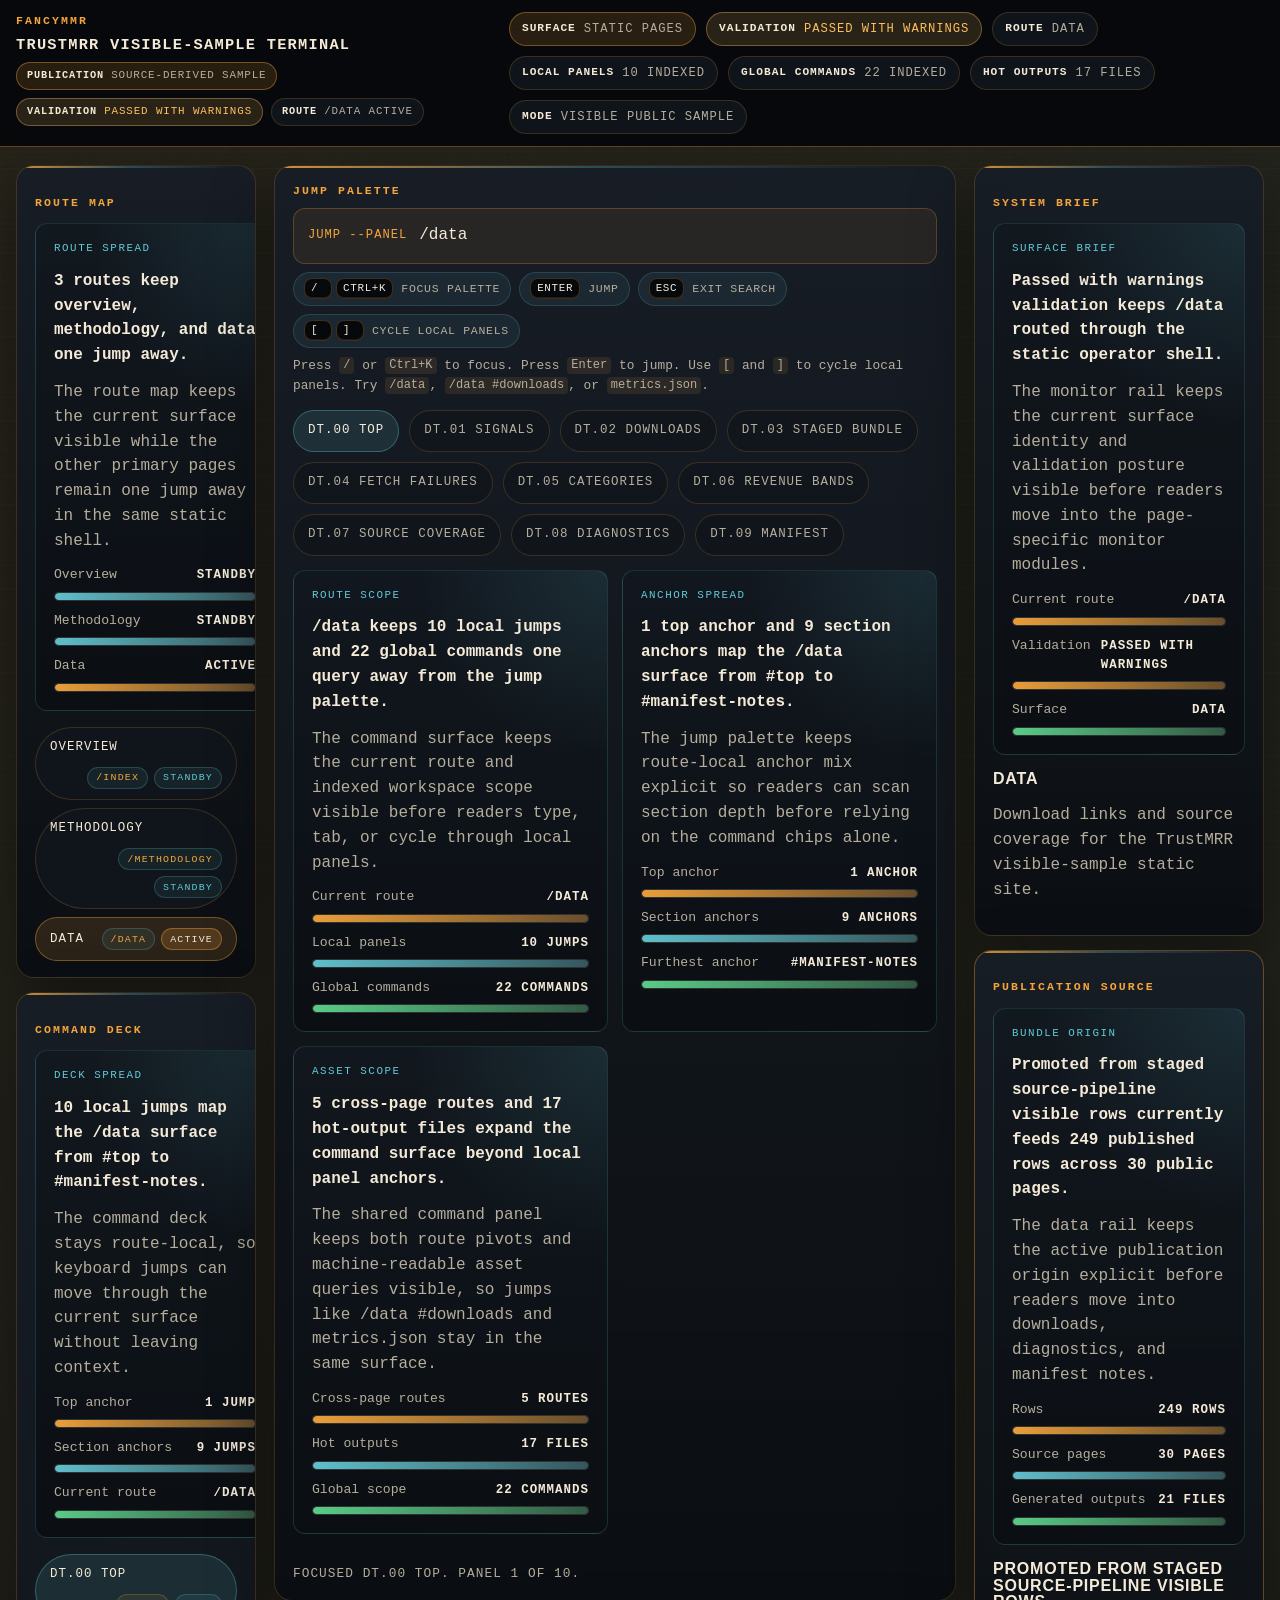
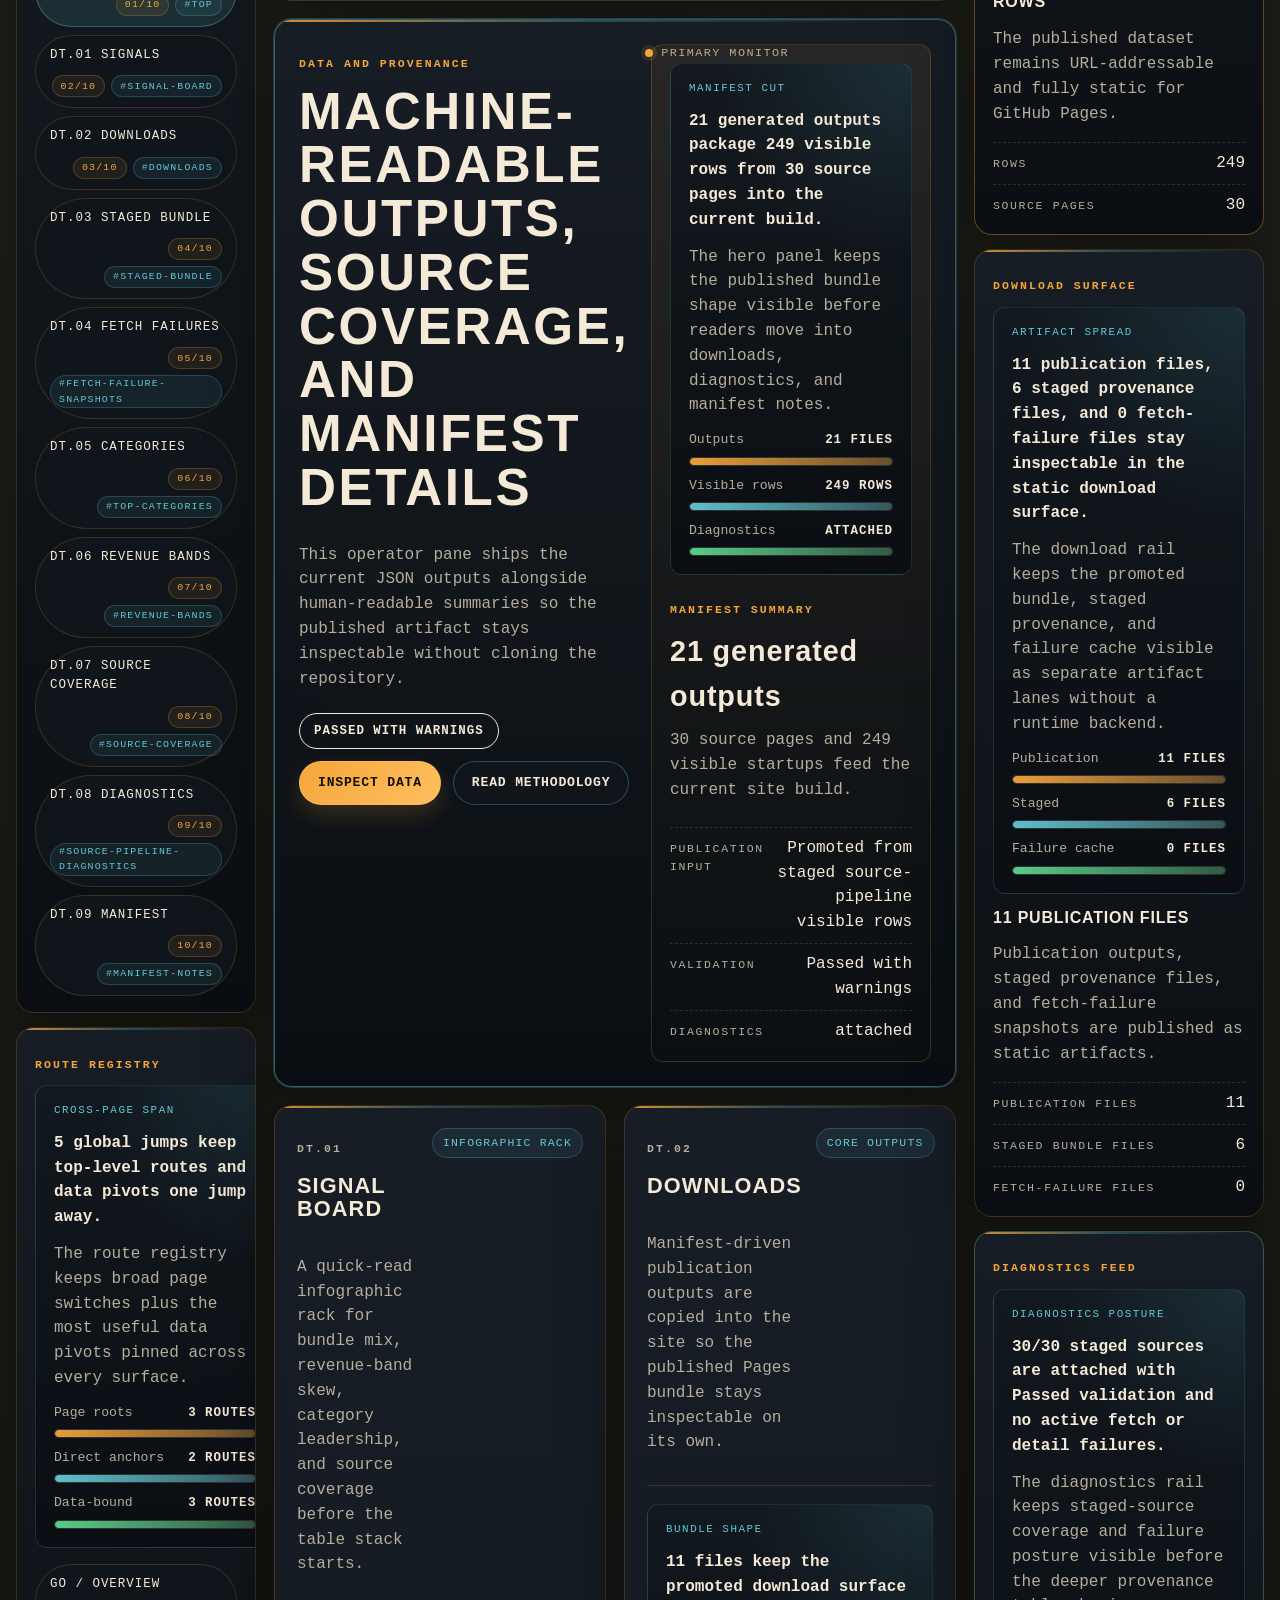
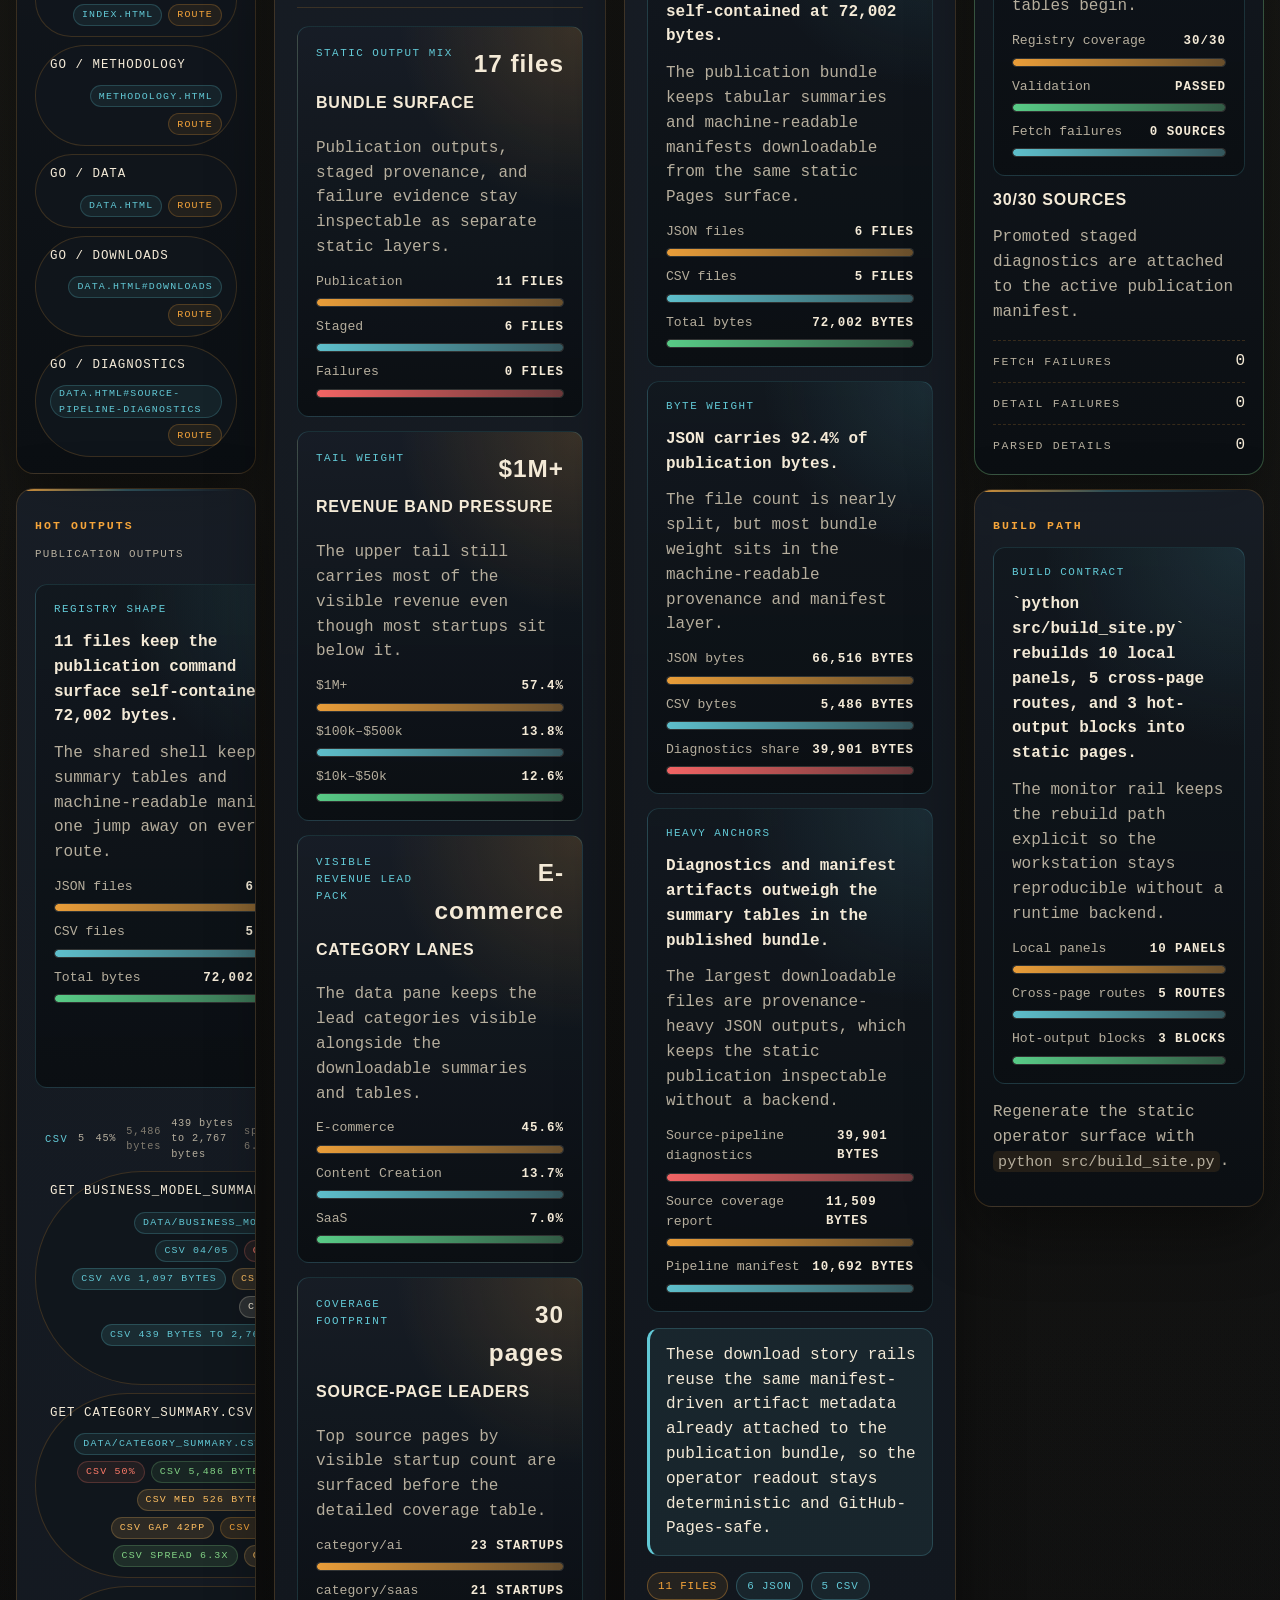
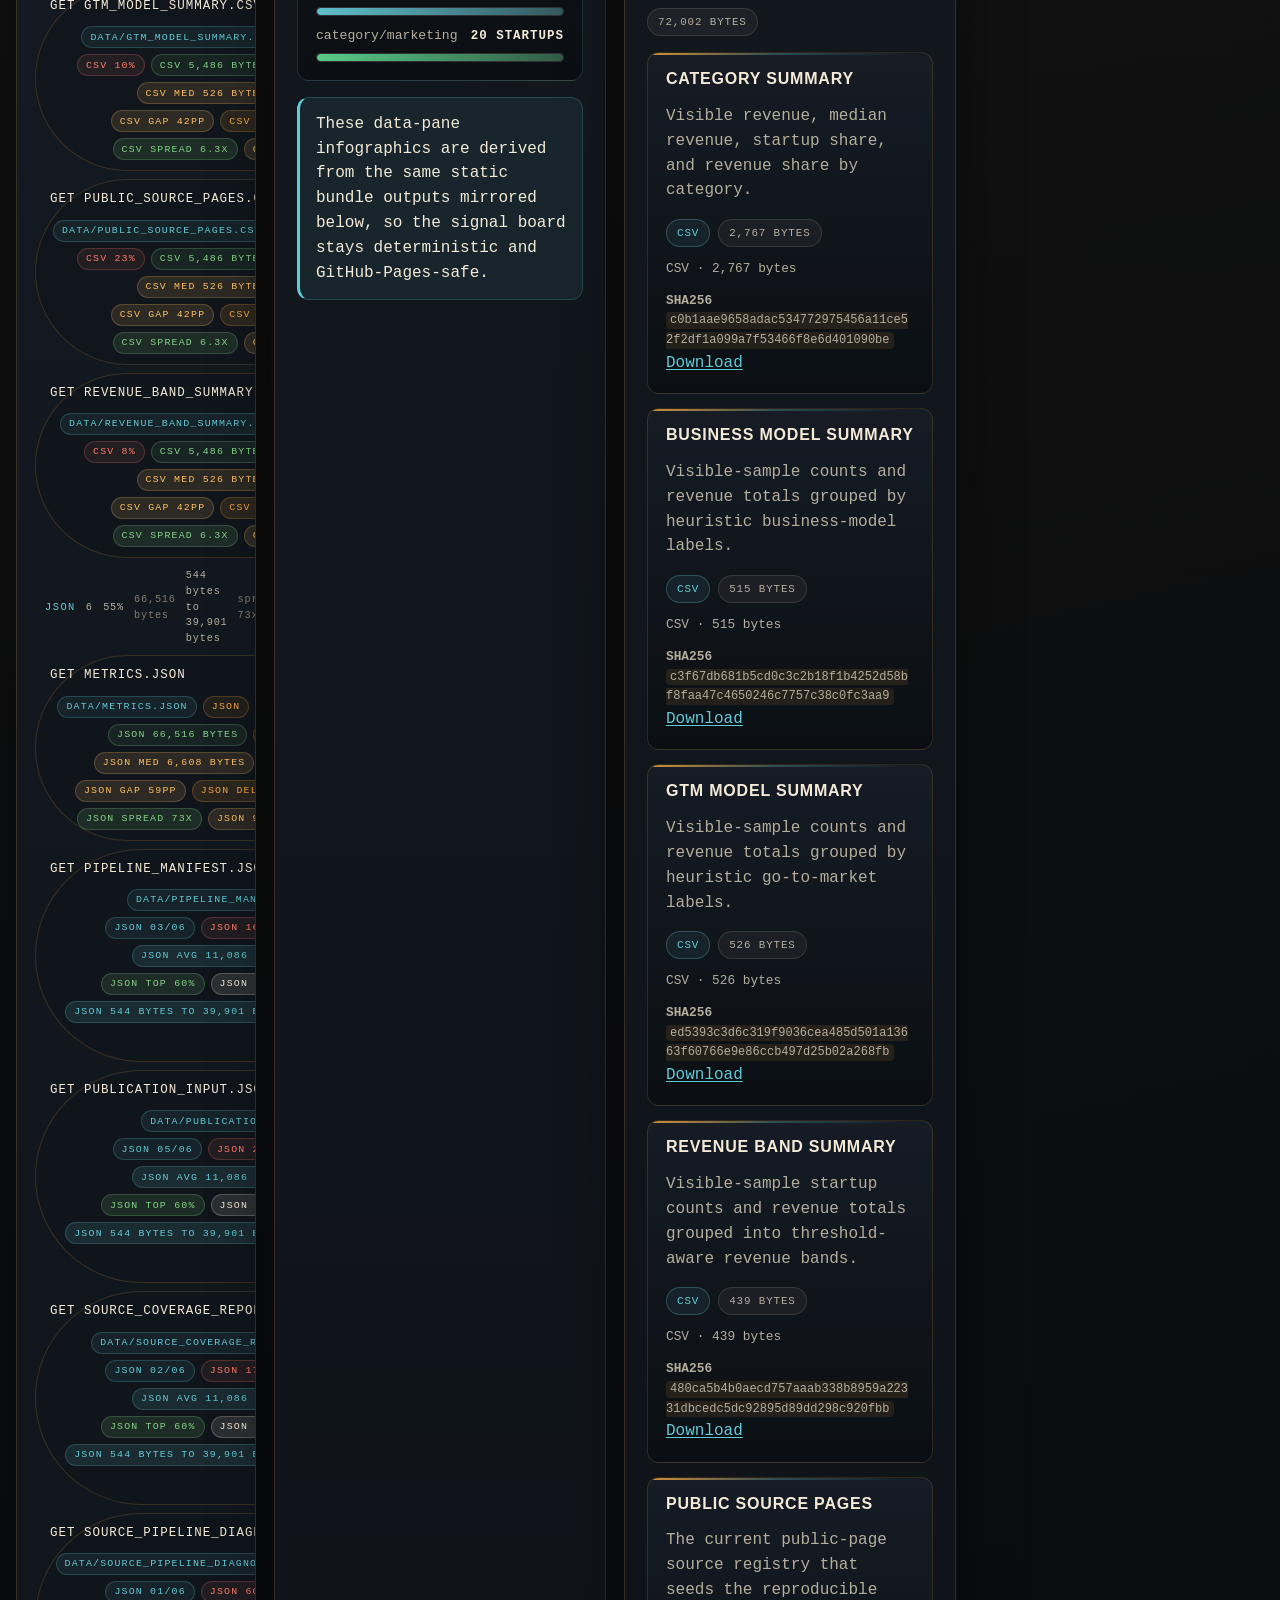
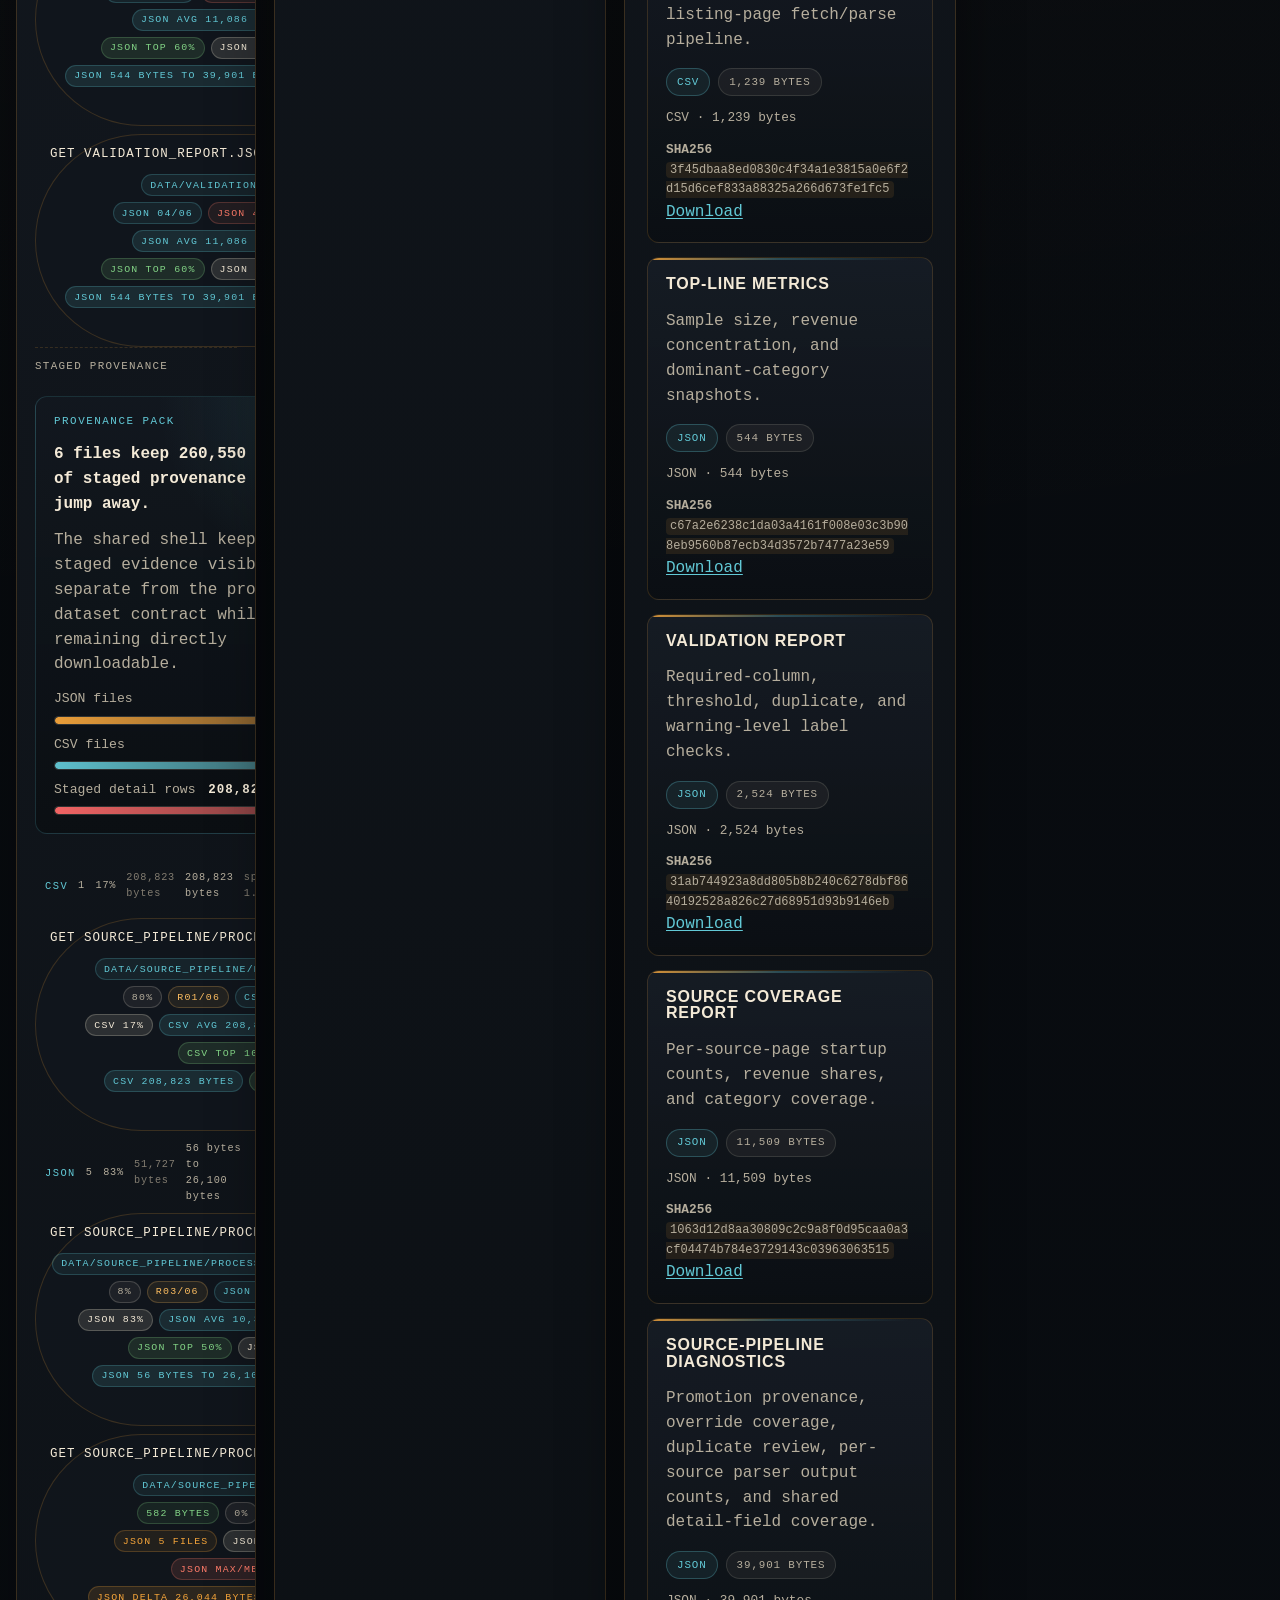
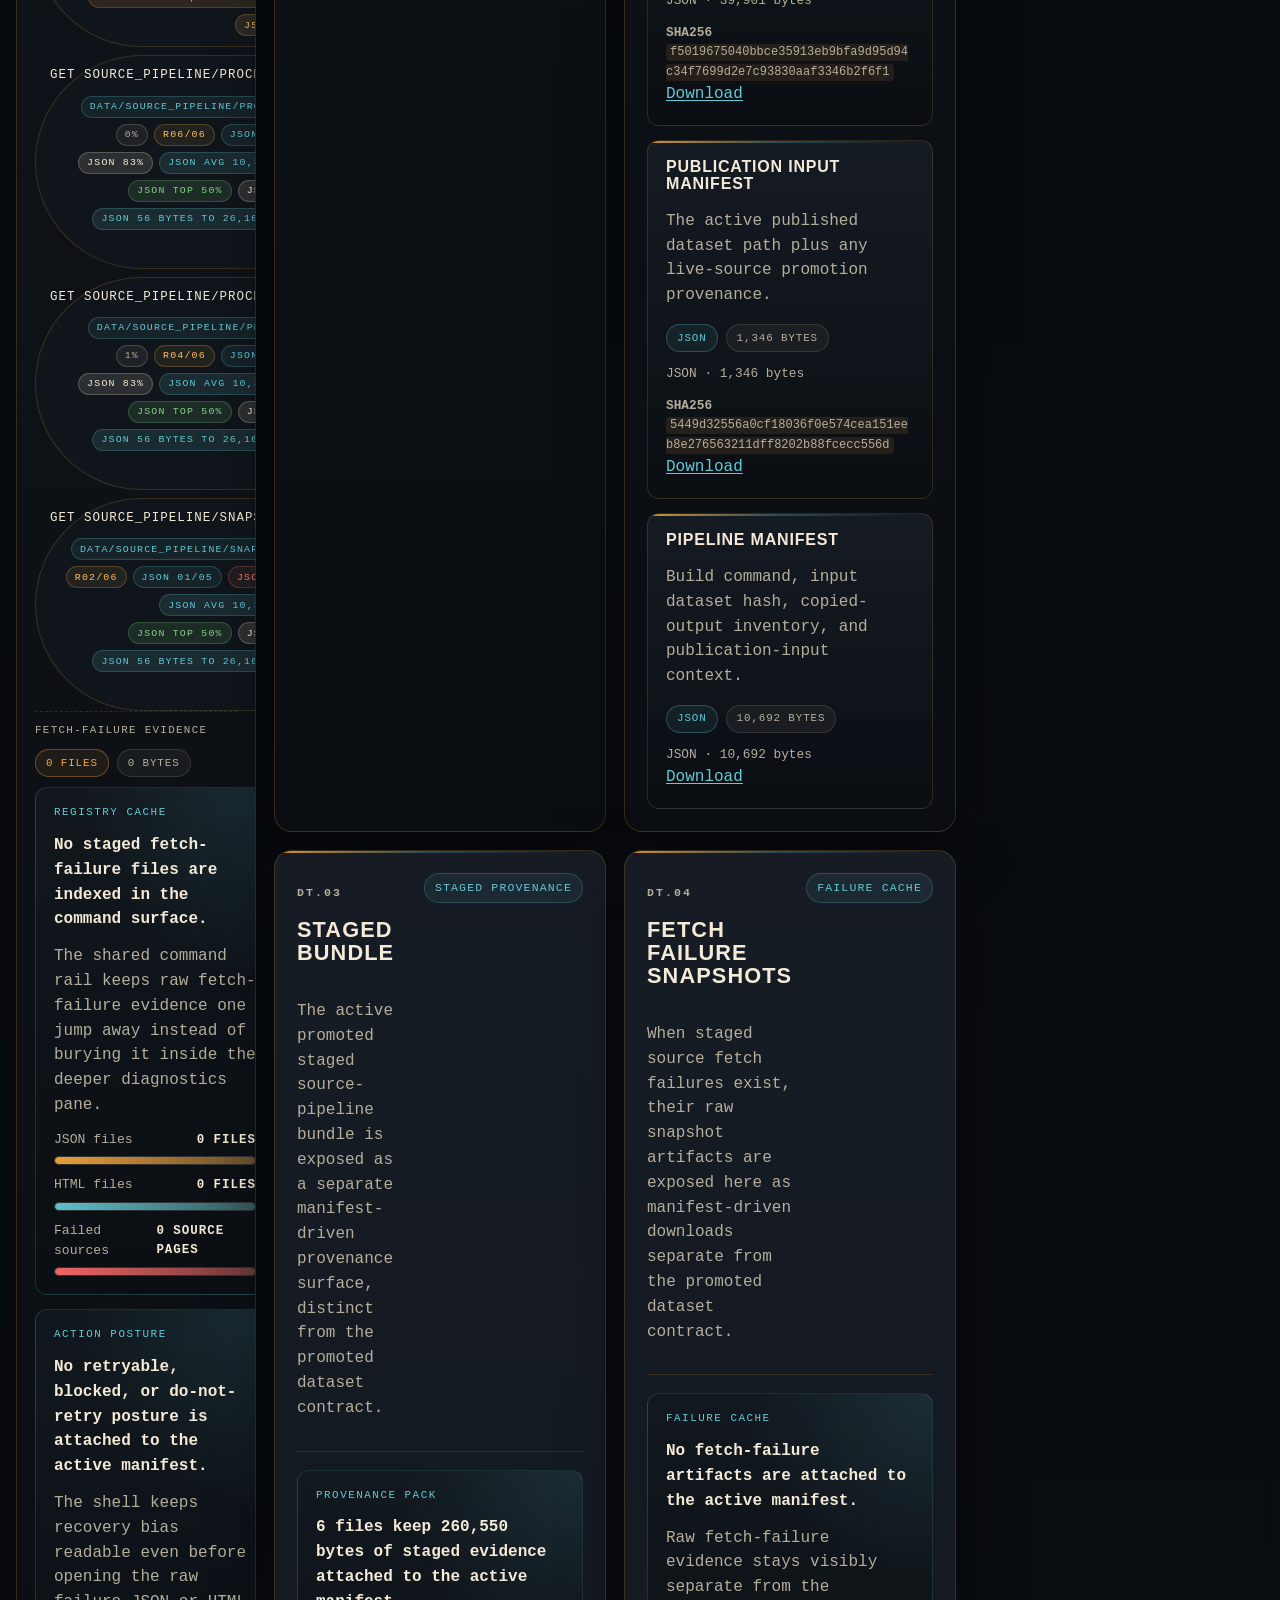
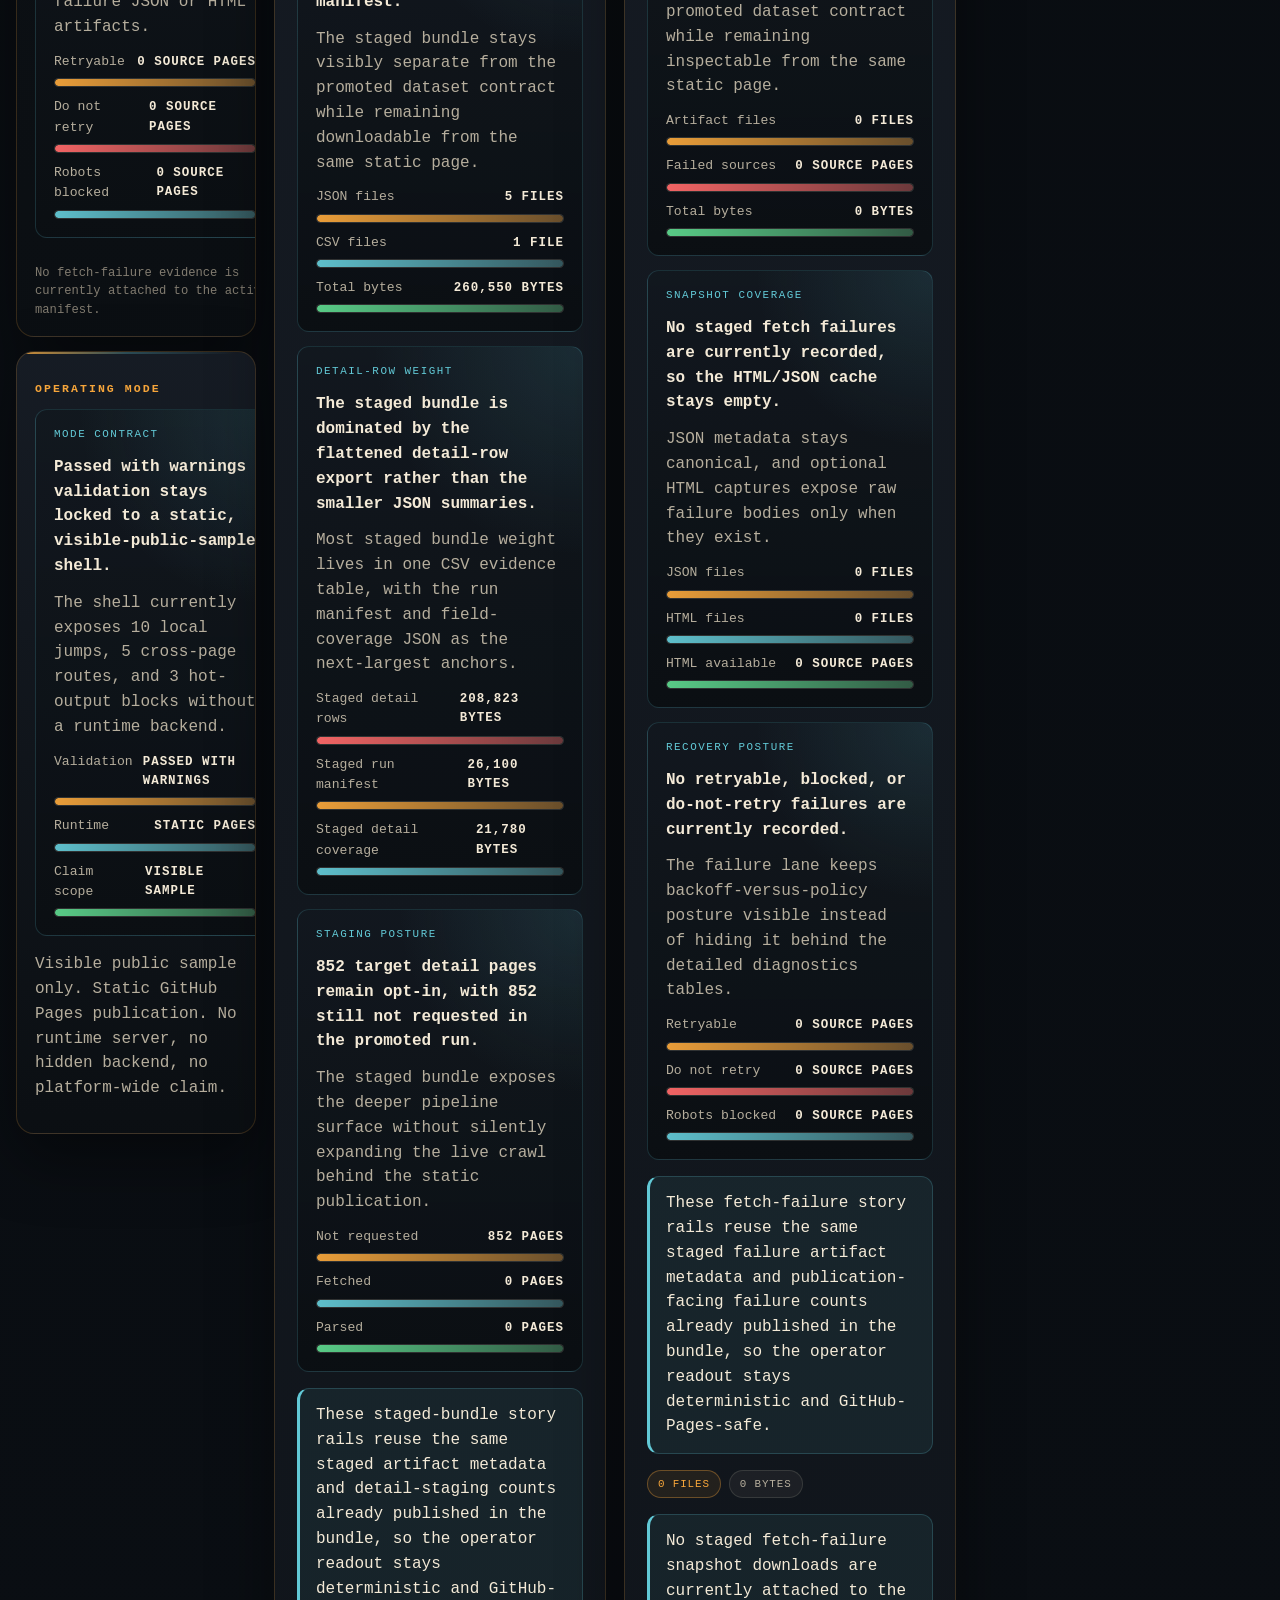
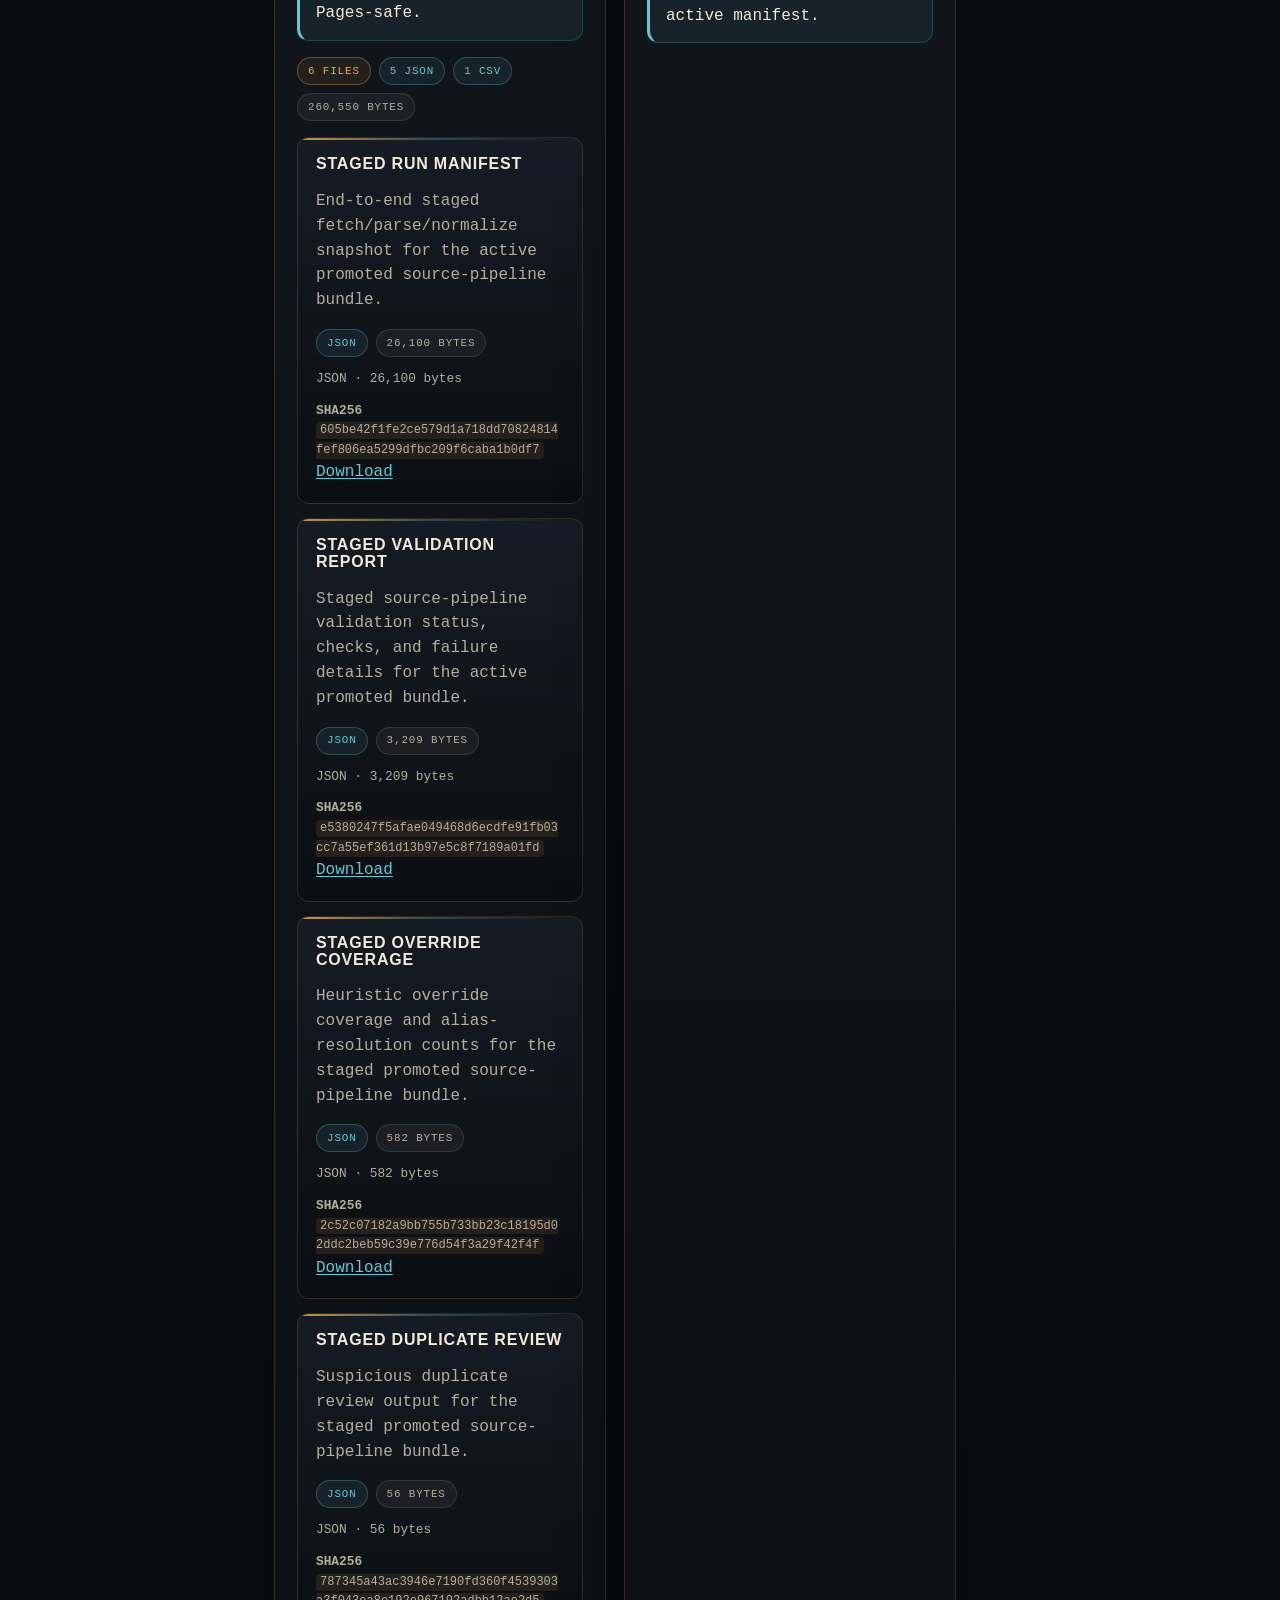
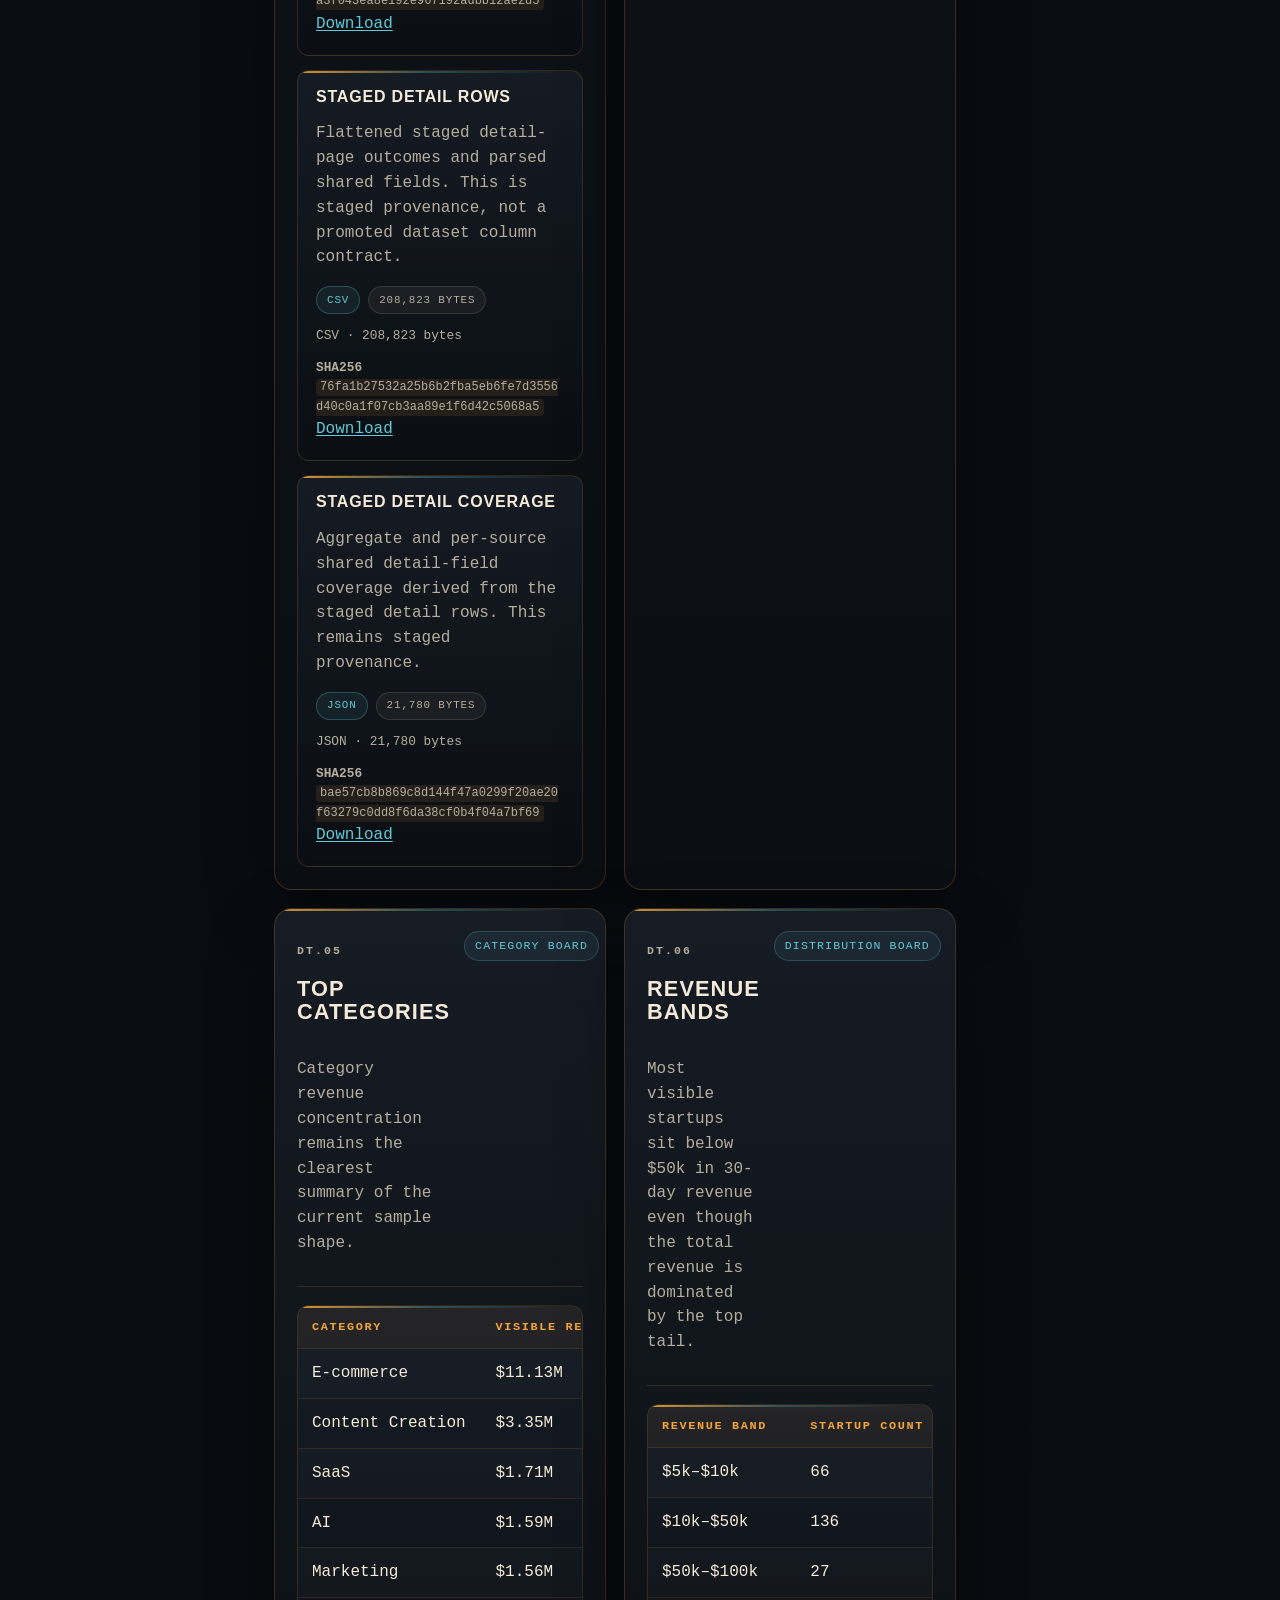
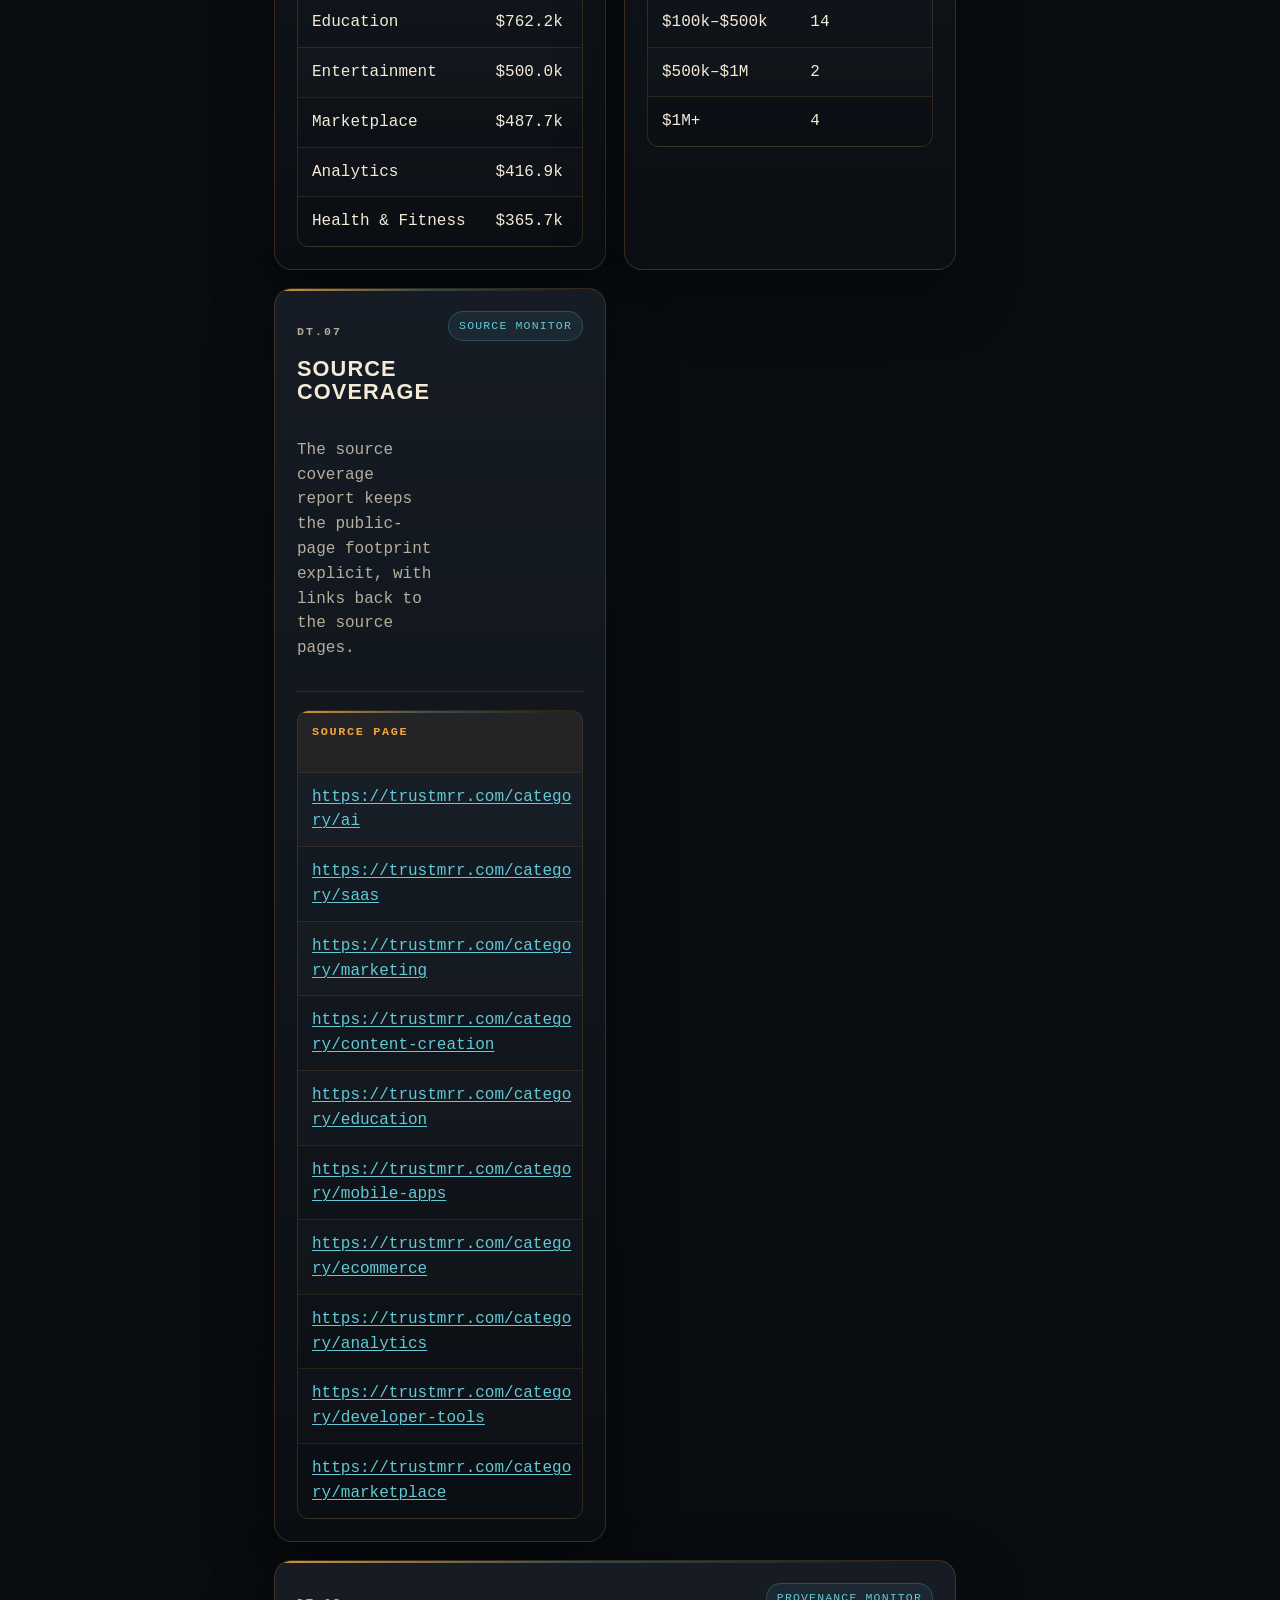
==== commit 28f927b5: "Add hot-output byte-vs-file-share gap badges" ====
--- a/site/data.html
+++ b/site/data.html
@@ -256,7 +256,7 @@
   </div>
 </aside>
 </div>
-  <nav class="rail-command-links" aria-label="Publication outputs"><div class="rail-command-divider"><span class="rail-command-divider-label">CSV</span><span class="rail-command-divider-count">5</span><span class="rail-command-divider-file-share">45%</span><span class="rail-command-divider-bytes">5,486 bytes</span><span class="rail-command-divider-range">439 bytes to 2,767 bytes</span><span class="rail-command-divider-spread">spread 6.3x</span><span class="rail-command-divider-delta">delta 2,328 bytes</span><span class="rail-command-divider-gap">gap 42pp</span><span class="rail-command-divider-top-share">top 50%</span><span class="rail-command-divider-smallest-share">min 8%</span><span class="rail-command-divider-median">med 526 bytes</span><span class="rail-command-divider-max-median">max/med 5.3x</span><span class="rail-command-divider-average">avg 1,097 bytes</span><span class="rail-command-divider-share">8%</span></div><a class="rail-command-link output-registry-link" href="data/business_model_summary.csv" data-command-label="GET business_model_summary.csv" data-command-target="data/business_model_summary.csv" data-command-kind="asset" data-command-query="business_model_summary.csv" data-command-terms="business_model_summary.csv data/business_model_summary.csv business_model_summary.csv Publication bundle artifact copied into the static site: data/business_model_summary.csv. csv download asset"><span class="output-registry-label">GET business_model_summary.csv</span><span class="output-registry-meta"><span class="output-registry-badge output-registry-badge-target">data/business_model_summary.csv</span><span class="output-registry-badge output-registry-badge-format">CSV</span><span class="output-registry-badge output-registry-badge-bytes">515 bytes</span><span class="output-registry-badge output-registry-badge-share">1%</span><span class="output-registry-badge output-registry-badge-rank">R10/11</span><span class="output-registry-badge output-registry-badge-format-rank">CSV 04/05</span><span class="output-registry-badge output-registry-badge-format-share">CSV 9%</span><span class="output-registry-badge output-registry-badge-format-total">CSV 5,486 bytes</span><span class="output-registry-badge output-registry-badge-format-count">CSV 5 files</span><span class="output-registry-badge output-registry-badge-format-file-share">CSV 45%</span><span class="output-registry-badge output-registry-badge-format-average-size">CSV avg 1,097 bytes</span><span class="output-registry-badge output-registry-badge-format-median-size">CSV med 526 bytes</span><span class="output-registry-badge output-registry-badge-format-max-median">CSV max/med 5.3x</span><span class="output-registry-badge output-registry-badge-format-top-share">CSV top 50%</span><span class="output-registry-badge output-registry-badge-format-smallest-share">CSV min 8%</span><span class="output-registry-badge output-registry-badge-format-share-gap">CSV gap 42pp</span><span class="output-registry-badge output-registry-badge-format-byte-delta">CSV delta 2,328 bytes</span><span class="output-registry-badge output-registry-badge-format-byte-range">CSV 439 bytes to 2,767 bytes</span><span class="output-registry-badge output-registry-badge-format-spread-ratio">CSV spread 6.3x</span><span class="output-registry-badge output-registry-badge-format-section-byte-share">CSV 8%</span><span class="output-registry-badge output-registry-badge-format-section-byte-rank">CSV S02/02</span><span class="output-registry-badge output-registry-badge-format-section-file-rank">CSV F02/02</span></span></a><a class="rail-command-link output-registry-link" href="data/category_summary.csv" data-command-label="GET category_summary.csv" data-command-target="data/category_summary.csv" data-command-kind="asset" data-command-query="category_summary.csv" data-command-terms="category_summary.csv data/category_summary.csv category_summary.csv Publication bundle artifact copied into the static site: data/category_summary.csv. csv download asset"><span class="output-registry-label">GET category_summary.csv</span><span class="output-registry-meta"><span class="output-registry-badge output-registry-badge-target">data/category_summary.csv</span><span class="output-registry-badge output-registry-badge-format">CSV</span><span class="output-registry-badge output-registry-badge-bytes">2,767 bytes</span><span class="output-registry-badge output-registry-badge-share">4%</span><span class="output-registry-badge output-registry-badge-rank">R04/11</span><span class="output-registry-badge output-registry-badge-format-rank">CSV 01/05</span><span class="output-registry-badge output-registry-badge-format-share">CSV 50%</span><span class="output-registry-badge output-registry-badge-format-total">CSV 5,486 bytes</span><span class="output-registry-badge output-registry-badge-format-count">CSV 5 files</span><span class="output-registry-badge output-registry-badge-format-file-share">CSV 45%</span><span class="output-registry-badge output-registry-badge-format-average-size">CSV avg 1,097 bytes</span><span class="output-registry-badge output-registry-badge-format-median-size">CSV med 526 bytes</span><span class="output-registry-badge output-registry-badge-format-max-median">CSV max/med 5.3x</span><span class="output-registry-badge output-registry-badge-format-top-share">CSV top 50%</span><span class="output-registry-badge output-registry-badge-format-smallest-share">CSV min 8%</span><span class="output-registry-badge output-registry-badge-format-share-gap">CSV gap 42pp</span><span class="output-registry-badge output-registry-badge-format-byte-delta">CSV delta 2,328 bytes</span><span class="output-registry-badge output-registry-badge-format-byte-range">CSV 439 bytes to 2,767 bytes</span><span class="output-registry-badge output-registry-badge-format-spread-ratio">CSV spread 6.3x</span><span class="output-registry-badge output-registry-badge-format-section-byte-share">CSV 8%</span><span class="output-registry-badge output-registry-badge-format-section-byte-rank">CSV S02/02</span><span class="output-registry-badge output-registry-badge-format-section-file-rank">CSV F02/02</span></span></a><a class="rail-command-link output-registry-link" href="data/gtm_model_summary.csv" data-command-label="GET gtm_model_summary.csv" data-command-target="data/gtm_model_summary.csv" data-command-kind="asset" data-command-query="gtm_model_summary.csv" data-command-terms="gtm_model_summary.csv data/gtm_model_summary.csv gtm_model_summary.csv Publication bundle artifact copied into the static site: data/gtm_model_summary.csv. csv download asset"><span class="output-registry-label">GET gtm_model_summary.csv</span><span class="output-registry-meta"><span class="output-registry-badge output-registry-badge-target">data/gtm_model_summary.csv</span><span class="output-registry-badge output-registry-badge-format">CSV</span><span class="output-registry-badge output-registry-badge-bytes">526 bytes</span><span class="output-registry-badge output-registry-badge-share">1%</span><span class="output-registry-badge output-registry-badge-rank">R09/11</span><span class="output-registry-badge output-registry-badge-format-rank">CSV 03/05</span><span class="output-registry-badge output-registry-badge-format-share">CSV 10%</span><span class="output-registry-badge output-registry-badge-format-total">CSV 5,486 bytes</span><span class="output-registry-badge output-registry-badge-format-count">CSV 5 files</span><span class="output-registry-badge output-registry-badge-format-file-share">CSV 45%</span><span class="output-registry-badge output-registry-badge-format-average-size">CSV avg 1,097 bytes</span><span class="output-registry-badge output-registry-badge-format-median-size">CSV med 526 bytes</span><span class="output-registry-badge output-registry-badge-format-max-median">CSV max/med 5.3x</span><span class="output-registry-badge output-registry-badge-format-top-share">CSV top 50%</span><span class="output-registry-badge output-registry-badge-format-smallest-share">CSV min 8%</span><span class="output-registry-badge output-registry-badge-format-share-gap">CSV gap 42pp</span><span class="output-registry-badge output-registry-badge-format-byte-delta">CSV delta 2,328 bytes</span><span class="output-registry-badge output-registry-badge-format-byte-range">CSV 439 bytes to 2,767 bytes</span><span class="output-registry-badge output-registry-badge-format-spread-ratio">CSV spread 6.3x</span><span class="output-registry-badge output-registry-badge-format-section-byte-share">CSV 8%</span><span class="output-registry-badge output-registry-badge-format-section-byte-rank">CSV S02/02</span><span class="output-registry-badge output-registry-badge-format-section-file-rank">CSV F02/02</span></span></a><a class="rail-command-link output-registry-link" href="data/public_source_pages.csv" data-command-label="GET public_source_pages.csv" data-command-target="data/public_source_pages.csv" data-command-kind="asset" data-command-query="public_source_pages.csv" data-command-terms="public_source_pages.csv data/public_source_pages.csv public_source_pages.csv Publication bundle artifact copied into the static site: data/public_source_pages.csv. csv download asset"><span class="output-registry-label">GET public_source_pages.csv</span><span class="output-registry-meta"><span class="output-registry-badge output-registry-badge-target">data/public_source_pages.csv</span><span class="output-registry-badge output-registry-badge-format">CSV</span><span class="output-registry-badge output-registry-badge-bytes">1,239 bytes</span><span class="output-registry-badge output-registry-badge-share">2%</span><span class="output-registry-badge output-registry-badge-rank">R07/11</span><span class="output-registry-badge output-registry-badge-format-rank">CSV 02/05</span><span class="output-registry-badge output-registry-badge-format-share">CSV 23%</span><span class="output-registry-badge output-registry-badge-format-total">CSV 5,486 bytes</span><span class="output-registry-badge output-registry-badge-format-count">CSV 5 files</span><span class="output-registry-badge output-registry-badge-format-file-share">CSV 45%</span><span class="output-registry-badge output-registry-badge-format-average-size">CSV avg 1,097 bytes</span><span class="output-registry-badge output-registry-badge-format-median-size">CSV med 526 bytes</span><span class="output-registry-badge output-registry-badge-format-max-median">CSV max/med 5.3x</span><span class="output-registry-badge output-registry-badge-format-top-share">CSV top 50%</span><span class="output-registry-badge output-registry-badge-format-smallest-share">CSV min 8%</span><span class="output-registry-badge output-registry-badge-format-share-gap">CSV gap 42pp</span><span class="output-registry-badge output-registry-badge-format-byte-delta">CSV delta 2,328 bytes</span><span class="output-registry-badge output-registry-badge-format-byte-range">CSV 439 bytes to 2,767 bytes</span><span class="output-registry-badge output-registry-badge-format-spread-ratio">CSV spread 6.3x</span><span class="output-registry-badge output-registry-badge-format-section-byte-share">CSV 8%</span><span class="output-registry-badge output-registry-badge-format-section-byte-rank">CSV S02/02</span><span class="output-registry-badge output-registry-badge-format-section-file-rank">CSV F02/02</span></span></a><a class="rail-command-link output-registry-link" href="data/revenue_band_summary.csv" data-command-label="GET revenue_band_summary.csv" data-command-target="data/revenue_band_summary.csv" data-command-kind="asset" data-command-query="revenue_band_summary.csv" data-command-terms="revenue_band_summary.csv data/revenue_band_summary.csv revenue_band_summary.csv Publication bundle artifact copied into the static site: data/revenue_band_summary.csv. csv download asset"><span class="output-registry-label">GET revenue_band_summary.csv</span><span class="output-registry-meta"><span class="output-registry-badge output-registry-badge-target">data/revenue_band_summary.csv</span><span class="output-registry-badge output-registry-badge-format">CSV</span><span class="output-registry-badge output-registry-badge-bytes">439 bytes</span><span class="output-registry-badge output-registry-badge-share">1%</span><span class="output-registry-badge output-registry-badge-rank">R11/11</span><span class="output-registry-badge output-registry-badge-format-rank">CSV 05/05</span><span class="output-registry-badge output-registry-badge-format-share">CSV 8%</span><span class="output-registry-badge output-registry-badge-format-total">CSV 5,486 bytes</span><span class="output-registry-badge output-registry-badge-format-count">CSV 5 files</span><span class="output-registry-badge output-registry-badge-format-file-share">CSV 45%</span><span class="output-registry-badge output-registry-badge-format-average-size">CSV avg 1,097 bytes</span><span class="output-registry-badge output-registry-badge-format-median-size">CSV med 526 bytes</span><span class="output-registry-badge output-registry-badge-format-max-median">CSV max/med 5.3x</span><span class="output-registry-badge output-registry-badge-format-top-share">CSV top 50%</span><span class="output-registry-badge output-registry-badge-format-smallest-share">CSV min 8%</span><span class="output-registry-badge output-registry-badge-format-share-gap">CSV gap 42pp</span><span class="output-registry-badge output-registry-badge-format-byte-delta">CSV delta 2,328 bytes</span><span class="output-registry-badge output-registry-badge-format-byte-range">CSV 439 bytes to 2,767 bytes</span><span class="output-registry-badge output-registry-badge-format-spread-ratio">CSV spread 6.3x</span><span class="output-registry-badge output-registry-badge-format-section-byte-share">CSV 8%</span><span class="output-registry-badge output-registry-badge-format-section-byte-rank">CSV S02/02</span><span class="output-registry-badge output-registry-badge-format-section-file-rank">CSV F02/02</span></span></a><div class="rail-command-divider"><span class="rail-command-divider-label">JSON</span><span class="rail-command-divider-count">6</span><span class="rail-command-divider-file-share">55%</span><span class="rail-command-divider-bytes">66,516 bytes</span><span class="rail-command-divider-range">544 bytes to 39,901 bytes</span><span class="rail-command-divider-spread">spread 73x</span><span class="rail-command-divider-delta">delta 39,357 bytes</span><span class="rail-command-divider-gap">gap 59pp</span><span class="rail-command-divider-top-share">top 60%</span><span class="rail-command-divider-smallest-share">min 1%</span><span class="rail-command-divider-median">med 6,608 bytes</span><span class="rail-command-divider-max-median">max/med 6.0x</span><span class="rail-command-divider-average">avg 11,086 bytes</span><span class="rail-command-divider-share">92%</span></div><a class="rail-command-link output-registry-link" href="data/metrics.json" data-command-label="GET metrics.json" data-command-target="data/metrics.json" data-command-kind="asset" data-command-query="metrics.json" data-command-terms="metrics.json data/metrics.json metrics.json Publication bundle artifact copied into the static site: data/metrics.json. json download asset"><span class="output-registry-label">GET metrics.json</span><span class="output-registry-meta"><span class="output-registry-badge output-registry-badge-target">data/metrics.json</span><span class="output-registry-badge output-registry-badge-format">JSON</span><span class="output-registry-badge output-registry-badge-bytes">544 bytes</span><span class="output-registry-badge output-registry-badge-share">1%</span><span class="output-registry-badge output-registry-badge-rank">R08/11</span><span class="output-registry-badge output-registry-badge-format-rank">JSON 06/06</span><span class="output-registry-badge output-registry-badge-format-share">JSON 1%</span><span class="output-registry-badge output-registry-badge-format-total">JSON 66,516 bytes</span><span class="output-registry-badge output-registry-badge-format-count">JSON 6 files</span><span class="output-registry-badge output-registry-badge-format-file-share">JSON 55%</span><span class="output-registry-badge output-registry-badge-format-average-size">JSON avg 11,086 bytes</span><span class="output-registry-badge output-registry-badge-format-median-size">JSON med 6,608 bytes</span><span class="output-registry-badge output-registry-badge-format-max-median">JSON max/med 6.0x</span><span class="output-registry-badge output-registry-badge-format-top-share">JSON top 60%</span><span class="output-registry-badge output-registry-badge-format-smallest-share">JSON min 1%</span><span class="output-registry-badge output-registry-badge-format-share-gap">JSON gap 59pp</span><span class="output-registry-badge output-registry-badge-format-byte-delta">JSON delta 39,357 bytes</span><span class="output-registry-badge output-registry-badge-format-byte-range">JSON 544 bytes to 39,901 bytes</span><span class="output-registry-badge output-registry-badge-format-spread-ratio">JSON spread 73x</span><span class="output-registry-badge output-registry-badge-format-section-byte-share">JSON 92%</span><span class="output-registry-badge output-registry-badge-format-section-byte-rank">JSON S01/02</span><span class="output-registry-badge output-registry-badge-format-section-file-rank">JSON F01/02</span></span></a><a class="rail-command-link output-registry-link" href="data/pipeline_manifest.json" data-command-label="GET pipeline_manifest.json" data-command-target="data/pipeline_manifest.json" data-command-kind="asset" data-command-query="pipeline_manifest.json" data-command-terms="pipeline_manifest.json data/pipeline_manifest.json pipeline_manifest.json Active pipeline manifest for the current static publication bundle. json download asset"><span class="output-registry-label">GET pipeline_manifest.json</span><span class="output-registry-meta"><span class="output-registry-badge output-registry-badge-target">data/pipeline_manifest.json</span><span class="output-registry-badge output-registry-badge-format">JSON</span><span class="output-registry-badge output-registry-badge-bytes">10,692 bytes</span><span class="output-registry-badge output-registry-badge-share">15%</span><span class="output-registry-badge output-registry-badge-rank">R03/11</span><span class="output-registry-badge output-registry-badge-format-rank">JSON 03/06</span><span class="output-registry-badge output-registry-badge-format-share">JSON 16%</span><span class="output-registry-badge output-registry-badge-format-total">JSON 66,516 bytes</span><span class="output-registry-badge output-registry-badge-format-count">JSON 6 files</span><span class="output-registry-badge output-registry-badge-format-file-share">JSON 55%</span><span class="output-registry-badge output-registry-badge-format-average-size">JSON avg 11,086 bytes</span><span class="output-registry-badge output-registry-badge-format-median-size">JSON med 6,608 bytes</span><span class="output-registry-badge output-registry-badge-format-max-median">JSON max/med 6.0x</span><span class="output-registry-badge output-registry-badge-format-top-share">JSON top 60%</span><span class="output-registry-badge output-registry-badge-format-smallest-share">JSON min 1%</span><span class="output-registry-badge output-registry-badge-format-share-gap">JSON gap 59pp</span><span class="output-registry-badge output-registry-badge-format-byte-delta">JSON delta 39,357 bytes</span><span class="output-registry-badge output-registry-badge-format-byte-range">JSON 544 bytes to 39,901 bytes</span><span class="output-registry-badge output-registry-badge-format-spread-ratio">JSON spread 73x</span><span class="output-registry-badge output-registry-badge-format-section-byte-share">JSON 92%</span><span class="output-registry-badge output-registry-badge-format-section-byte-rank">JSON S01/02</span><span class="output-registry-badge output-registry-badge-format-section-file-rank">JSON F01/02</span></span></a><a class="rail-command-link output-registry-link" href="data/publication_input.json" data-command-label="GET publication_input.json" data-command-target="data/publication_input.json" data-command-kind="asset" data-command-query="publication_input.json" data-command-terms="publication_input.json data/publication_input.json publication_input.json Publication bundle artifact copied into the static site: data/publication_input.json. json download asset"><span class="output-registry-label">GET publication_input.json</span><span class="output-registry-meta"><span class="output-registry-badge output-registry-badge-target">data/publication_input.json</span><span class="output-registry-badge output-registry-badge-format">JSON</span><span class="output-registry-badge output-registry-badge-bytes">1,346 bytes</span><span class="output-registry-badge output-registry-badge-share">2%</span><span class="output-registry-badge output-registry-badge-rank">R06/11</span><span class="output-registry-badge output-registry-badge-format-rank">JSON 05/06</span><span class="output-registry-badge output-registry-badge-format-share">JSON 2%</span><span class="output-registry-badge output-registry-badge-format-total">JSON 66,516 bytes</span><span class="output-registry-badge output-registry-badge-format-count">JSON 6 files</span><span class="output-registry-badge output-registry-badge-format-file-share">JSON 55%</span><span class="output-registry-badge output-registry-badge-format-average-size">JSON avg 11,086 bytes</span><span class="output-registry-badge output-registry-badge-format-median-size">JSON med 6,608 bytes</span><span class="output-registry-badge output-registry-badge-format-max-median">JSON max/med 6.0x</span><span class="output-registry-badge output-registry-badge-format-top-share">JSON top 60%</span><span class="output-registry-badge output-registry-badge-format-smallest-share">JSON min 1%</span><span class="output-registry-badge output-registry-badge-format-share-gap">JSON gap 59pp</span><span class="output-registry-badge output-registry-badge-format-byte-delta">JSON delta 39,357 bytes</span><span class="output-registry-badge output-registry-badge-format-byte-range">JSON 544 bytes to 39,901 bytes</span><span class="output-registry-badge output-registry-badge-format-spread-ratio">JSON spread 73x</span><span class="output-registry-badge output-registry-badge-format-section-byte-share">JSON 92%</span><span class="output-registry-badge output-registry-badge-format-section-byte-rank">JSON S01/02</span><span class="output-registry-badge output-registry-badge-format-section-file-rank">JSON F01/02</span></span></a><a class="rail-command-link output-registry-link" href="data/source_coverage_report.json" data-command-label="GET source_coverage_report.json" data-command-target="data/source_coverage_report.json" data-command-kind="asset" data-command-query="source_coverage_report.json" data-command-terms="source_coverage_report.json data/source_coverage_report.json source_coverage_report.json Publication bundle artifact copied into the static site: data/source_coverage_report.json. json download asset"><span class="output-registry-label">GET source_coverage_report.json</span><span class="output-registry-meta"><span class="output-registry-badge output-registry-badge-target">data/source_coverage_report.json</span><span class="output-registry-badge output-registry-badge-format">JSON</span><span class="output-registry-badge output-registry-badge-bytes">11,509 bytes</span><span class="output-registry-badge output-registry-badge-share">16%</span><span class="output-registry-badge output-registry-badge-rank">R02/11</span><span class="output-registry-badge output-registry-badge-format-rank">JSON 02/06</span><span class="output-registry-badge output-registry-badge-format-share">JSON 17%</span><span class="output-registry-badge output-registry-badge-format-total">JSON 66,516 bytes</span><span class="output-registry-badge output-registry-badge-format-count">JSON 6 files</span><span class="output-registry-badge output-registry-badge-format-file-share">JSON 55%</span><span class="output-registry-badge output-registry-badge-format-average-size">JSON avg 11,086 bytes</span><span class="output-registry-badge output-registry-badge-format-median-size">JSON med 6,608 bytes</span><span class="output-registry-badge output-registry-badge-format-max-median">JSON max/med 6.0x</span><span class="output-registry-badge output-registry-badge-format-top-share">JSON top 60%</span><span class="output-registry-badge output-registry-badge-format-smallest-share">JSON min 1%</span><span class="output-registry-badge output-registry-badge-format-share-gap">JSON gap 59pp</span><span class="output-registry-badge output-registry-badge-format-byte-delta">JSON delta 39,357 bytes</span><span class="output-registry-badge output-registry-badge-format-byte-range">JSON 544 bytes to 39,901 bytes</span><span class="output-registry-badge output-registry-badge-format-spread-ratio">JSON spread 73x</span><span class="output-registry-badge output-registry-badge-format-section-byte-share">JSON 92%</span><span class="output-registry-badge output-registry-badge-format-section-byte-rank">JSON S01/02</span><span class="output-registry-badge output-registry-badge-format-section-file-rank">JSON F01/02</span></span></a><a class="rail-command-link output-registry-link" href="data/source_pipeline_diagnostics.json" data-command-label="GET source_pipeline_diagnostics.json" data-command-target="data/source_pipeline_diagnostics.json" data-command-kind="asset" data-command-query="source_pipeline_diagnostics.json" data-command-terms="source_pipeline_diagnostics.json data/source_pipeline_diagnostics.json source_pipeline_diagnostics.json Publication bundle artifact copied into the static site: data/source_pipeline_diagnostics.json. json download asset"><span class="output-registry-label">GET source_pipeline_diagnostics.json</span><span class="output-registry-meta"><span class="output-registry-badge output-registry-badge-target">data/source_pipeline_diagnostics.json</span><span class="output-registry-badge output-registry-badge-format">JSON</span><span class="output-registry-badge output-registry-badge-bytes">39,901 bytes</span><span class="output-registry-badge output-registry-badge-share">55%</span><span class="output-registry-badge output-registry-badge-rank">R01/11</span><span class="output-registry-badge output-registry-badge-format-rank">JSON 01/06</span><span class="output-registry-badge output-registry-badge-format-share">JSON 60%</span><span class="output-registry-badge output-registry-badge-format-total">JSON 66,516 bytes</span><span class="output-registry-badge output-registry-badge-format-count">JSON 6 files</span><span class="output-registry-badge output-registry-badge-format-file-share">JSON 55%</span><span class="output-registry-badge output-registry-badge-format-average-size">JSON avg 11,086 bytes</span><span class="output-registry-badge output-registry-badge-format-median-size">JSON med 6,608 bytes</span><span class="output-registry-badge output-registry-badge-format-max-median">JSON max/med 6.0x</span><span class="output-registry-badge output-registry-badge-format-top-share">JSON top 60%</span><span class="output-registry-badge output-registry-badge-format-smallest-share">JSON min 1%</span><span class="output-registry-badge output-registry-badge-format-share-gap">JSON gap 59pp</span><span class="output-registry-badge output-registry-badge-format-byte-delta">JSON delta 39,357 bytes</span><span class="output-registry-badge output-registry-badge-format-byte-range">JSON 544 bytes to 39,901 bytes</span><span class="output-registry-badge output-registry-badge-format-spread-ratio">JSON spread 73x</span><span class="output-registry-badge output-registry-badge-format-section-byte-share">JSON 92%</span><span class="output-registry-badge output-registry-badge-format-section-byte-rank">JSON S01/02</span><span class="output-registry-badge output-registry-badge-format-section-file-rank">JSON F01/02</span></span></a><a class="rail-command-link output-registry-link" href="data/validation_report.json" data-command-label="GET validation_report.json" data-command-target="data/validation_report.json" data-command-kind="asset" data-command-query="validation_report.json" data-command-terms="validation_report.json data/validation_report.json validation_report.json Publication bundle artifact copied into the static site: data/validation_report.json. json download asset"><span class="output-registry-label">GET validation_report.json</span><span class="output-registry-meta"><span class="output-registry-badge output-registry-badge-target">data/validation_report.json</span><span class="output-registry-badge output-registry-badge-format">JSON</span><span class="output-registry-badge output-registry-badge-bytes">2,524 bytes</span><span class="output-registry-badge output-registry-badge-share">4%</span><span class="output-registry-badge output-registry-badge-rank">R05/11</span><span class="output-registry-badge output-registry-badge-format-rank">JSON 04/06</span><span class="output-registry-badge output-registry-badge-format-share">JSON 4%</span><span class="output-registry-badge output-registry-badge-format-total">JSON 66,516 bytes</span><span class="output-registry-badge output-registry-badge-format-count">JSON 6 files</span><span class="output-registry-badge output-registry-badge-format-file-share">JSON 55%</span><span class="output-registry-badge output-registry-badge-format-average-size">JSON avg 11,086 bytes</span><span class="output-registry-badge output-registry-badge-format-median-size">JSON med 6,608 bytes</span><span class="output-registry-badge output-registry-badge-format-max-median">JSON max/med 6.0x</span><span class="output-registry-badge output-registry-badge-format-top-share">JSON top 60%</span><span class="output-registry-badge output-registry-badge-format-smallest-share">JSON min 1%</span><span class="output-registry-badge output-registry-badge-format-share-gap">JSON gap 59pp</span><span class="output-registry-badge output-registry-badge-format-byte-delta">JSON delta 39,357 bytes</span><span class="output-registry-badge output-registry-badge-format-byte-range">JSON 544 bytes to 39,901 bytes</span><span class="output-registry-badge output-registry-badge-format-spread-ratio">JSON spread 73x</span><span class="output-registry-badge output-registry-badge-format-section-byte-share">JSON 92%</span><span class="output-registry-badge output-registry-badge-format-section-byte-rank">JSON S01/02</span><span class="output-registry-badge output-registry-badge-format-section-file-rank">JSON F01/02</span></span></a></nav>
+  <nav class="rail-command-links" aria-label="Publication outputs"><div class="rail-command-divider"><span class="rail-command-divider-label">CSV</span><span class="rail-command-divider-count">5</span><span class="rail-command-divider-file-share">45%</span><span class="rail-command-divider-bytes">5,486 bytes</span><span class="rail-command-divider-range">439 bytes to 2,767 bytes</span><span class="rail-command-divider-spread">spread 6.3x</span><span class="rail-command-divider-delta">delta 2,328 bytes</span><span class="rail-command-divider-gap">gap 42pp</span><span class="rail-command-divider-top-share">top 50%</span><span class="rail-command-divider-smallest-share">min 8%</span><span class="rail-command-divider-median">med 526 bytes</span><span class="rail-command-divider-max-median">max/med 5.3x</span><span class="rail-command-divider-average">avg 1,097 bytes</span><span class="rail-command-divider-share">8%</span></div><a class="rail-command-link output-registry-link" href="data/business_model_summary.csv" data-command-label="GET business_model_summary.csv" data-command-target="data/business_model_summary.csv" data-command-kind="asset" data-command-query="business_model_summary.csv" data-command-terms="business_model_summary.csv data/business_model_summary.csv business_model_summary.csv Publication bundle artifact copied into the static site: data/business_model_summary.csv. csv download asset"><span class="output-registry-label">GET business_model_summary.csv</span><span class="output-registry-meta"><span class="output-registry-badge output-registry-badge-target">data/business_model_summary.csv</span><span class="output-registry-badge output-registry-badge-format">CSV</span><span class="output-registry-badge output-registry-badge-bytes">515 bytes</span><span class="output-registry-badge output-registry-badge-share">1%</span><span class="output-registry-badge output-registry-badge-rank">R10/11</span><span class="output-registry-badge output-registry-badge-format-rank">CSV 04/05</span><span class="output-registry-badge output-registry-badge-format-share">CSV 9%</span><span class="output-registry-badge output-registry-badge-format-total">CSV 5,486 bytes</span><span class="output-registry-badge output-registry-badge-format-count">CSV 5 files</span><span class="output-registry-badge output-registry-badge-format-file-share">CSV 45%</span><span class="output-registry-badge output-registry-badge-format-average-size">CSV avg 1,097 bytes</span><span class="output-registry-badge output-registry-badge-format-median-size">CSV med 526 bytes</span><span class="output-registry-badge output-registry-badge-format-max-median">CSV max/med 5.3x</span><span class="output-registry-badge output-registry-badge-format-top-share">CSV top 50%</span><span class="output-registry-badge output-registry-badge-format-smallest-share">CSV min 8%</span><span class="output-registry-badge output-registry-badge-format-share-gap">CSV gap 42pp</span><span class="output-registry-badge output-registry-badge-format-byte-delta">CSV delta 2,328 bytes</span><span class="output-registry-badge output-registry-badge-format-byte-range">CSV 439 bytes to 2,767 bytes</span><span class="output-registry-badge output-registry-badge-format-spread-ratio">CSV spread 6.3x</span><span class="output-registry-badge output-registry-badge-format-section-byte-share">CSV 8%</span><span class="output-registry-badge output-registry-badge-format-section-byte-rank">CSV S02/02</span><span class="output-registry-badge output-registry-badge-format-section-file-rank">CSV F02/02</span><span class="output-registry-badge output-registry-badge-format-byte-file-share-gap">CSV mix -38pp</span></span></a><a class="rail-command-link output-registry-link" href="data/category_summary.csv" data-command-label="GET category_summary.csv" data-command-target="data/category_summary.csv" data-command-kind="asset" data-command-query="category_summary.csv" data-command-terms="category_summary.csv data/category_summary.csv category_summary.csv Publication bundle artifact copied into the static site: data/category_summary.csv. csv download asset"><span class="output-registry-label">GET category_summary.csv</span><span class="output-registry-meta"><span class="output-registry-badge output-registry-badge-target">data/category_summary.csv</span><span class="output-registry-badge output-registry-badge-format">CSV</span><span class="output-registry-badge output-registry-badge-bytes">2,767 bytes</span><span class="output-registry-badge output-registry-badge-share">4%</span><span class="output-registry-badge output-registry-badge-rank">R04/11</span><span class="output-registry-badge output-registry-badge-format-rank">CSV 01/05</span><span class="output-registry-badge output-registry-badge-format-share">CSV 50%</span><span class="output-registry-badge output-registry-badge-format-total">CSV 5,486 bytes</span><span class="output-registry-badge output-registry-badge-format-count">CSV 5 files</span><span class="output-registry-badge output-registry-badge-format-file-share">CSV 45%</span><span class="output-registry-badge output-registry-badge-format-average-size">CSV avg 1,097 bytes</span><span class="output-registry-badge output-registry-badge-format-median-size">CSV med 526 bytes</span><span class="output-registry-badge output-registry-badge-format-max-median">CSV max/med 5.3x</span><span class="output-registry-badge output-registry-badge-format-top-share">CSV top 50%</span><span class="output-registry-badge output-registry-badge-format-smallest-share">CSV min 8%</span><span class="output-registry-badge output-registry-badge-format-share-gap">CSV gap 42pp</span><span class="output-registry-badge output-registry-badge-format-byte-delta">CSV delta 2,328 bytes</span><span class="output-registry-badge output-registry-badge-format-byte-range">CSV 439 bytes to 2,767 bytes</span><span class="output-registry-badge output-registry-badge-format-spread-ratio">CSV spread 6.3x</span><span class="output-registry-badge output-registry-badge-format-section-byte-share">CSV 8%</span><span class="output-registry-badge output-registry-badge-format-section-byte-rank">CSV S02/02</span><span class="output-registry-badge output-registry-badge-format-section-file-rank">CSV F02/02</span><span class="output-registry-badge output-registry-badge-format-byte-file-share-gap">CSV mix -38pp</span></span></a><a class="rail-command-link output-registry-link" href="data/gtm_model_summary.csv" data-command-label="GET gtm_model_summary.csv" data-command-target="data/gtm_model_summary.csv" data-command-kind="asset" data-command-query="gtm_model_summary.csv" data-command-terms="gtm_model_summary.csv data/gtm_model_summary.csv gtm_model_summary.csv Publication bundle artifact copied into the static site: data/gtm_model_summary.csv. csv download asset"><span class="output-registry-label">GET gtm_model_summary.csv</span><span class="output-registry-meta"><span class="output-registry-badge output-registry-badge-target">data/gtm_model_summary.csv</span><span class="output-registry-badge output-registry-badge-format">CSV</span><span class="output-registry-badge output-registry-badge-bytes">526 bytes</span><span class="output-registry-badge output-registry-badge-share">1%</span><span class="output-registry-badge output-registry-badge-rank">R09/11</span><span class="output-registry-badge output-registry-badge-format-rank">CSV 03/05</span><span class="output-registry-badge output-registry-badge-format-share">CSV 10%</span><span class="output-registry-badge output-registry-badge-format-total">CSV 5,486 bytes</span><span class="output-registry-badge output-registry-badge-format-count">CSV 5 files</span><span class="output-registry-badge output-registry-badge-format-file-share">CSV 45%</span><span class="output-registry-badge output-registry-badge-format-average-size">CSV avg 1,097 bytes</span><span class="output-registry-badge output-registry-badge-format-median-size">CSV med 526 bytes</span><span class="output-registry-badge output-registry-badge-format-max-median">CSV max/med 5.3x</span><span class="output-registry-badge output-registry-badge-format-top-share">CSV top 50%</span><span class="output-registry-badge output-registry-badge-format-smallest-share">CSV min 8%</span><span class="output-registry-badge output-registry-badge-format-share-gap">CSV gap 42pp</span><span class="output-registry-badge output-registry-badge-format-byte-delta">CSV delta 2,328 bytes</span><span class="output-registry-badge output-registry-badge-format-byte-range">CSV 439 bytes to 2,767 bytes</span><span class="output-registry-badge output-registry-badge-format-spread-ratio">CSV spread 6.3x</span><span class="output-registry-badge output-registry-badge-format-section-byte-share">CSV 8%</span><span class="output-registry-badge output-registry-badge-format-section-byte-rank">CSV S02/02</span><span class="output-registry-badge output-registry-badge-format-section-file-rank">CSV F02/02</span><span class="output-registry-badge output-registry-badge-format-byte-file-share-gap">CSV mix -38pp</span></span></a><a class="rail-command-link output-registry-link" href="data/public_source_pages.csv" data-command-label="GET public_source_pages.csv" data-command-target="data/public_source_pages.csv" data-command-kind="asset" data-command-query="public_source_pages.csv" data-command-terms="public_source_pages.csv data/public_source_pages.csv public_source_pages.csv Publication bundle artifact copied into the static site: data/public_source_pages.csv. csv download asset"><span class="output-registry-label">GET public_source_pages.csv</span><span class="output-registry-meta"><span class="output-registry-badge output-registry-badge-target">data/public_source_pages.csv</span><span class="output-registry-badge output-registry-badge-format">CSV</span><span class="output-registry-badge output-registry-badge-bytes">1,239 bytes</span><span class="output-registry-badge output-registry-badge-share">2%</span><span class="output-registry-badge output-registry-badge-rank">R07/11</span><span class="output-registry-badge output-registry-badge-format-rank">CSV 02/05</span><span class="output-registry-badge output-registry-badge-format-share">CSV 23%</span><span class="output-registry-badge output-registry-badge-format-total">CSV 5,486 bytes</span><span class="output-registry-badge output-registry-badge-format-count">CSV 5 files</span><span class="output-registry-badge output-registry-badge-format-file-share">CSV 45%</span><span class="output-registry-badge output-registry-badge-format-average-size">CSV avg 1,097 bytes</span><span class="output-registry-badge output-registry-badge-format-median-size">CSV med 526 bytes</span><span class="output-registry-badge output-registry-badge-format-max-median">CSV max/med 5.3x</span><span class="output-registry-badge output-registry-badge-format-top-share">CSV top 50%</span><span class="output-registry-badge output-registry-badge-format-smallest-share">CSV min 8%</span><span class="output-registry-badge output-registry-badge-format-share-gap">CSV gap 42pp</span><span class="output-registry-badge output-registry-badge-format-byte-delta">CSV delta 2,328 bytes</span><span class="output-registry-badge output-registry-badge-format-byte-range">CSV 439 bytes to 2,767 bytes</span><span class="output-registry-badge output-registry-badge-format-spread-ratio">CSV spread 6.3x</span><span class="output-registry-badge output-registry-badge-format-section-byte-share">CSV 8%</span><span class="output-registry-badge output-registry-badge-format-section-byte-rank">CSV S02/02</span><span class="output-registry-badge output-registry-badge-format-section-file-rank">CSV F02/02</span><span class="output-registry-badge output-registry-badge-format-byte-file-share-gap">CSV mix -38pp</span></span></a><a class="rail-command-link output-registry-link" href="data/revenue_band_summary.csv" data-command-label="GET revenue_band_summary.csv" data-command-target="data/revenue_band_summary.csv" data-command-kind="asset" data-command-query="revenue_band_summary.csv" data-command-terms="revenue_band_summary.csv data/revenue_band_summary.csv revenue_band_summary.csv Publication bundle artifact copied into the static site: data/revenue_band_summary.csv. csv download asset"><span class="output-registry-label">GET revenue_band_summary.csv</span><span class="output-registry-meta"><span class="output-registry-badge output-registry-badge-target">data/revenue_band_summary.csv</span><span class="output-registry-badge output-registry-badge-format">CSV</span><span class="output-registry-badge output-registry-badge-bytes">439 bytes</span><span class="output-registry-badge output-registry-badge-share">1%</span><span class="output-registry-badge output-registry-badge-rank">R11/11</span><span class="output-registry-badge output-registry-badge-format-rank">CSV 05/05</span><span class="output-registry-badge output-registry-badge-format-share">CSV 8%</span><span class="output-registry-badge output-registry-badge-format-total">CSV 5,486 bytes</span><span class="output-registry-badge output-registry-badge-format-count">CSV 5 files</span><span class="output-registry-badge output-registry-badge-format-file-share">CSV 45%</span><span class="output-registry-badge output-registry-badge-format-average-size">CSV avg 1,097 bytes</span><span class="output-registry-badge output-registry-badge-format-median-size">CSV med 526 bytes</span><span class="output-registry-badge output-registry-badge-format-max-median">CSV max/med 5.3x</span><span class="output-registry-badge output-registry-badge-format-top-share">CSV top 50%</span><span class="output-registry-badge output-registry-badge-format-smallest-share">CSV min 8%</span><span class="output-registry-badge output-registry-badge-format-share-gap">CSV gap 42pp</span><span class="output-registry-badge output-registry-badge-format-byte-delta">CSV delta 2,328 bytes</span><span class="output-registry-badge output-registry-badge-format-byte-range">CSV 439 bytes to 2,767 bytes</span><span class="output-registry-badge output-registry-badge-format-spread-ratio">CSV spread 6.3x</span><span class="output-registry-badge output-registry-badge-format-section-byte-share">CSV 8%</span><span class="output-registry-badge output-registry-badge-format-section-byte-rank">CSV S02/02</span><span class="output-registry-badge output-registry-badge-format-section-file-rank">CSV F02/02</span><span class="output-registry-badge output-registry-badge-format-byte-file-share-gap">CSV mix -38pp</span></span></a><div class="rail-command-divider"><span class="rail-command-divider-label">JSON</span><span class="rail-command-divider-count">6</span><span class="rail-command-divider-file-share">55%</span><span class="rail-command-divider-bytes">66,516 bytes</span><span class="rail-command-divider-range">544 bytes to 39,901 bytes</span><span class="rail-command-divider-spread">spread 73x</span><span class="rail-command-divider-delta">delta 39,357 bytes</span><span class="rail-command-divider-gap">gap 59pp</span><span class="rail-command-divider-top-share">top 60%</span><span class="rail-command-divider-smallest-share">min 1%</span><span class="rail-command-divider-median">med 6,608 bytes</span><span class="rail-command-divider-max-median">max/med 6.0x</span><span class="rail-command-divider-average">avg 11,086 bytes</span><span class="rail-command-divider-share">92%</span></div><a class="rail-command-link output-registry-link" href="data/metrics.json" data-command-label="GET metrics.json" data-command-target="data/metrics.json" data-command-kind="asset" data-command-query="metrics.json" data-command-terms="metrics.json data/metrics.json metrics.json Publication bundle artifact copied into the static site: data/metrics.json. json download asset"><span class="output-registry-label">GET metrics.json</span><span class="output-registry-meta"><span class="output-registry-badge output-registry-badge-target">data/metrics.json</span><span class="output-registry-badge output-registry-badge-format">JSON</span><span class="output-registry-badge output-registry-badge-bytes">544 bytes</span><span class="output-registry-badge output-registry-badge-share">1%</span><span class="output-registry-badge output-registry-badge-rank">R08/11</span><span class="output-registry-badge output-registry-badge-format-rank">JSON 06/06</span><span class="output-registry-badge output-registry-badge-format-share">JSON 1%</span><span class="output-registry-badge output-registry-badge-format-total">JSON 66,516 bytes</span><span class="output-registry-badge output-registry-badge-format-count">JSON 6 files</span><span class="output-registry-badge output-registry-badge-format-file-share">JSON 55%</span><span class="output-registry-badge output-registry-badge-format-average-size">JSON avg 11,086 bytes</span><span class="output-registry-badge output-registry-badge-format-median-size">JSON med 6,608 bytes</span><span class="output-registry-badge output-registry-badge-format-max-median">JSON max/med 6.0x</span><span class="output-registry-badge output-registry-badge-format-top-share">JSON top 60%</span><span class="output-registry-badge output-registry-badge-format-smallest-share">JSON min 1%</span><span class="output-registry-badge output-registry-badge-format-share-gap">JSON gap 59pp</span><span class="output-registry-badge output-registry-badge-format-byte-delta">JSON delta 39,357 bytes</span><span class="output-registry-badge output-registry-badge-format-byte-range">JSON 544 bytes to 39,901 bytes</span><span class="output-registry-badge output-registry-badge-format-spread-ratio">JSON spread 73x</span><span class="output-registry-badge output-registry-badge-format-section-byte-share">JSON 92%</span><span class="output-registry-badge output-registry-badge-format-section-byte-rank">JSON S01/02</span><span class="output-registry-badge output-registry-badge-format-section-file-rank">JSON F01/02</span><span class="output-registry-badge output-registry-badge-format-byte-file-share-gap">JSON mix +38pp</span></span></a><a class="rail-command-link output-registry-link" href="data/pipeline_manifest.json" data-command-label="GET pipeline_manifest.json" data-command-target="data/pipeline_manifest.json" data-command-kind="asset" data-command-query="pipeline_manifest.json" data-command-terms="pipeline_manifest.json data/pipeline_manifest.json pipeline_manifest.json Active pipeline manifest for the current static publication bundle. json download asset"><span class="output-registry-label">GET pipeline_manifest.json</span><span class="output-registry-meta"><span class="output-registry-badge output-registry-badge-target">data/pipeline_manifest.json</span><span class="output-registry-badge output-registry-badge-format">JSON</span><span class="output-registry-badge output-registry-badge-bytes">10,692 bytes</span><span class="output-registry-badge output-registry-badge-share">15%</span><span class="output-registry-badge output-registry-badge-rank">R03/11</span><span class="output-registry-badge output-registry-badge-format-rank">JSON 03/06</span><span class="output-registry-badge output-registry-badge-format-share">JSON 16%</span><span class="output-registry-badge output-registry-badge-format-total">JSON 66,516 bytes</span><span class="output-registry-badge output-registry-badge-format-count">JSON 6 files</span><span class="output-registry-badge output-registry-badge-format-file-share">JSON 55%</span><span class="output-registry-badge output-registry-badge-format-average-size">JSON avg 11,086 bytes</span><span class="output-registry-badge output-registry-badge-format-median-size">JSON med 6,608 bytes</span><span class="output-registry-badge output-registry-badge-format-max-median">JSON max/med 6.0x</span><span class="output-registry-badge output-registry-badge-format-top-share">JSON top 60%</span><span class="output-registry-badge output-registry-badge-format-smallest-share">JSON min 1%</span><span class="output-registry-badge output-registry-badge-format-share-gap">JSON gap 59pp</span><span class="output-registry-badge output-registry-badge-format-byte-delta">JSON delta 39,357 bytes</span><span class="output-registry-badge output-registry-badge-format-byte-range">JSON 544 bytes to 39,901 bytes</span><span class="output-registry-badge output-registry-badge-format-spread-ratio">JSON spread 73x</span><span class="output-registry-badge output-registry-badge-format-section-byte-share">JSON 92%</span><span class="output-registry-badge output-registry-badge-format-section-byte-rank">JSON S01/02</span><span class="output-registry-badge output-registry-badge-format-section-file-rank">JSON F01/02</span><span class="output-registry-badge output-registry-badge-format-byte-file-share-gap">JSON mix +38pp</span></span></a><a class="rail-command-link output-registry-link" href="data/publication_input.json" data-command-label="GET publication_input.json" data-command-target="data/publication_input.json" data-command-kind="asset" data-command-query="publication_input.json" data-command-terms="publication_input.json data/publication_input.json publication_input.json Publication bundle artifact copied into the static site: data/publication_input.json. json download asset"><span class="output-registry-label">GET publication_input.json</span><span class="output-registry-meta"><span class="output-registry-badge output-registry-badge-target">data/publication_input.json</span><span class="output-registry-badge output-registry-badge-format">JSON</span><span class="output-registry-badge output-registry-badge-bytes">1,346 bytes</span><span class="output-registry-badge output-registry-badge-share">2%</span><span class="output-registry-badge output-registry-badge-rank">R06/11</span><span class="output-registry-badge output-registry-badge-format-rank">JSON 05/06</span><span class="output-registry-badge output-registry-badge-format-share">JSON 2%</span><span class="output-registry-badge output-registry-badge-format-total">JSON 66,516 bytes</span><span class="output-registry-badge output-registry-badge-format-count">JSON 6 files</span><span class="output-registry-badge output-registry-badge-format-file-share">JSON 55%</span><span class="output-registry-badge output-registry-badge-format-average-size">JSON avg 11,086 bytes</span><span class="output-registry-badge output-registry-badge-format-median-size">JSON med 6,608 bytes</span><span class="output-registry-badge output-registry-badge-format-max-median">JSON max/med 6.0x</span><span class="output-registry-badge output-registry-badge-format-top-share">JSON top 60%</span><span class="output-registry-badge output-registry-badge-format-smallest-share">JSON min 1%</span><span class="output-registry-badge output-registry-badge-format-share-gap">JSON gap 59pp</span><span class="output-registry-badge output-registry-badge-format-byte-delta">JSON delta 39,357 bytes</span><span class="output-registry-badge output-registry-badge-format-byte-range">JSON 544 bytes to 39,901 bytes</span><span class="output-registry-badge output-registry-badge-format-spread-ratio">JSON spread 73x</span><span class="output-registry-badge output-registry-badge-format-section-byte-share">JSON 92%</span><span class="output-registry-badge output-registry-badge-format-section-byte-rank">JSON S01/02</span><span class="output-registry-badge output-registry-badge-format-section-file-rank">JSON F01/02</span><span class="output-registry-badge output-registry-badge-format-byte-file-share-gap">JSON mix +38pp</span></span></a><a class="rail-command-link output-registry-link" href="data/source_coverage_report.json" data-command-label="GET source_coverage_report.json" data-command-target="data/source_coverage_report.json" data-command-kind="asset" data-command-query="source_coverage_report.json" data-command-terms="source_coverage_report.json data/source_coverage_report.json source_coverage_report.json Publication bundle artifact copied into the static site: data/source_coverage_report.json. json download asset"><span class="output-registry-label">GET source_coverage_report.json</span><span class="output-registry-meta"><span class="output-registry-badge output-registry-badge-target">data/source_coverage_report.json</span><span class="output-registry-badge output-registry-badge-format">JSON</span><span class="output-registry-badge output-registry-badge-bytes">11,509 bytes</span><span class="output-registry-badge output-registry-badge-share">16%</span><span class="output-registry-badge output-registry-badge-rank">R02/11</span><span class="output-registry-badge output-registry-badge-format-rank">JSON 02/06</span><span class="output-registry-badge output-registry-badge-format-share">JSON 17%</span><span class="output-registry-badge output-registry-badge-format-total">JSON 66,516 bytes</span><span class="output-registry-badge output-registry-badge-format-count">JSON 6 files</span><span class="output-registry-badge output-registry-badge-format-file-share">JSON 55%</span><span class="output-registry-badge output-registry-badge-format-average-size">JSON avg 11,086 bytes</span><span class="output-registry-badge output-registry-badge-format-median-size">JSON med 6,608 bytes</span><span class="output-registry-badge output-registry-badge-format-max-median">JSON max/med 6.0x</span><span class="output-registry-badge output-registry-badge-format-top-share">JSON top 60%</span><span class="output-registry-badge output-registry-badge-format-smallest-share">JSON min 1%</span><span class="output-registry-badge output-registry-badge-format-share-gap">JSON gap 59pp</span><span class="output-registry-badge output-registry-badge-format-byte-delta">JSON delta 39,357 bytes</span><span class="output-registry-badge output-registry-badge-format-byte-range">JSON 544 bytes to 39,901 bytes</span><span class="output-registry-badge output-registry-badge-format-spread-ratio">JSON spread 73x</span><span class="output-registry-badge output-registry-badge-format-section-byte-share">JSON 92%</span><span class="output-registry-badge output-registry-badge-format-section-byte-rank">JSON S01/02</span><span class="output-registry-badge output-registry-badge-format-section-file-rank">JSON F01/02</span><span class="output-registry-badge output-registry-badge-format-byte-file-share-gap">JSON mix +38pp</span></span></a><a class="rail-command-link output-registry-link" href="data/source_pipeline_diagnostics.json" data-command-label="GET source_pipeline_diagnostics.json" data-command-target="data/source_pipeline_diagnostics.json" data-command-kind="asset" data-command-query="source_pipeline_diagnostics.json" data-command-terms="source_pipeline_diagnostics.json data/source_pipeline_diagnostics.json source_pipeline_diagnostics.json Publication bundle artifact copied into the static site: data/source_pipeline_diagnostics.json. json download asset"><span class="output-registry-label">GET source_pipeline_diagnostics.json</span><span class="output-registry-meta"><span class="output-registry-badge output-registry-badge-target">data/source_pipeline_diagnostics.json</span><span class="output-registry-badge output-registry-badge-format">JSON</span><span class="output-registry-badge output-registry-badge-bytes">39,901 bytes</span><span class="output-registry-badge output-registry-badge-share">55%</span><span class="output-registry-badge output-registry-badge-rank">R01/11</span><span class="output-registry-badge output-registry-badge-format-rank">JSON 01/06</span><span class="output-registry-badge output-registry-badge-format-share">JSON 60%</span><span class="output-registry-badge output-registry-badge-format-total">JSON 66,516 bytes</span><span class="output-registry-badge output-registry-badge-format-count">JSON 6 files</span><span class="output-registry-badge output-registry-badge-format-file-share">JSON 55%</span><span class="output-registry-badge output-registry-badge-format-average-size">JSON avg 11,086 bytes</span><span class="output-registry-badge output-registry-badge-format-median-size">JSON med 6,608 bytes</span><span class="output-registry-badge output-registry-badge-format-max-median">JSON max/med 6.0x</span><span class="output-registry-badge output-registry-badge-format-top-share">JSON top 60%</span><span class="output-registry-badge output-registry-badge-format-smallest-share">JSON min 1%</span><span class="output-registry-badge output-registry-badge-format-share-gap">JSON gap 59pp</span><span class="output-registry-badge output-registry-badge-format-byte-delta">JSON delta 39,357 bytes</span><span class="output-registry-badge output-registry-badge-format-byte-range">JSON 544 bytes to 39,901 bytes</span><span class="output-registry-badge output-registry-badge-format-spread-ratio">JSON spread 73x</span><span class="output-registry-badge output-registry-badge-format-section-byte-share">JSON 92%</span><span class="output-registry-badge output-registry-badge-format-section-byte-rank">JSON S01/02</span><span class="output-registry-badge output-registry-badge-format-section-file-rank">JSON F01/02</span><span class="output-registry-badge output-registry-badge-format-byte-file-share-gap">JSON mix +38pp</span></span></a><a class="rail-command-link output-registry-link" href="data/validation_report.json" data-command-label="GET validation_report.json" data-command-target="data/validation_report.json" data-command-kind="asset" data-command-query="validation_report.json" data-command-terms="validation_report.json data/validation_report.json validation_report.json Publication bundle artifact copied into the static site: data/validation_report.json. json download asset"><span class="output-registry-label">GET validation_report.json</span><span class="output-registry-meta"><span class="output-registry-badge output-registry-badge-target">data/validation_report.json</span><span class="output-registry-badge output-registry-badge-format">JSON</span><span class="output-registry-badge output-registry-badge-bytes">2,524 bytes</span><span class="output-registry-badge output-registry-badge-share">4%</span><span class="output-registry-badge output-registry-badge-rank">R05/11</span><span class="output-registry-badge output-registry-badge-format-rank">JSON 04/06</span><span class="output-registry-badge output-registry-badge-format-share">JSON 4%</span><span class="output-registry-badge output-registry-badge-format-total">JSON 66,516 bytes</span><span class="output-registry-badge output-registry-badge-format-count">JSON 6 files</span><span class="output-registry-badge output-registry-badge-format-file-share">JSON 55%</span><span class="output-registry-badge output-registry-badge-format-average-size">JSON avg 11,086 bytes</span><span class="output-registry-badge output-registry-badge-format-median-size">JSON med 6,608 bytes</span><span class="output-registry-badge output-registry-badge-format-max-median">JSON max/med 6.0x</span><span class="output-registry-badge output-registry-badge-format-top-share">JSON top 60%</span><span class="output-registry-badge output-registry-badge-format-smallest-share">JSON min 1%</span><span class="output-registry-badge output-registry-badge-format-share-gap">JSON gap 59pp</span><span class="output-registry-badge output-registry-badge-format-byte-delta">JSON delta 39,357 bytes</span><span class="output-registry-badge output-registry-badge-format-byte-range">JSON 544 bytes to 39,901 bytes</span><span class="output-registry-badge output-registry-badge-format-spread-ratio">JSON spread 73x</span><span class="output-registry-badge output-registry-badge-format-section-byte-share">JSON 92%</span><span class="output-registry-badge output-registry-badge-format-section-byte-rank">JSON S01/02</span><span class="output-registry-badge output-registry-badge-format-section-file-rank">JSON F01/02</span><span class="output-registry-badge output-registry-badge-format-byte-file-share-gap">JSON mix +38pp</span></span></a></nav>
 </div>
 
 <div class="rail-command-group">
@@ -347,7 +347,7 @@
   </div>
 </aside>
 </div>
-  <nav class="rail-command-links" aria-label="Staged provenance"><div class="rail-command-divider"><span class="rail-command-divider-label">CSV</span><span class="rail-command-divider-count">1</span><span class="rail-command-divider-file-share">17%</span><span class="rail-command-divider-bytes">208,823 bytes</span><span class="rail-command-divider-range">208,823 bytes</span><span class="rail-command-divider-spread">spread 1.0x</span><span class="rail-command-divider-delta">delta 0 bytes</span><span class="rail-command-divider-gap">gap 0pp</span><span class="rail-command-divider-top-share">top 100%</span><span class="rail-command-divider-smallest-share">min 100%</span><span class="rail-command-divider-median">med 208,823 bytes</span><span class="rail-command-divider-max-median">max/med 1.0x</span><span class="rail-command-divider-average">avg 208,823 bytes</span><span class="rail-command-divider-share">80%</span></div><a class="rail-command-link output-registry-link" href="data/source_pipeline/processed/detail_page_rows.csv" data-command-label="GET source_pipeline/processed/detail_page_rows.csv" data-command-target="data/source_pipeline/processed/detail_page_rows.csv" data-command-kind="asset" data-command-query="source_pipeline/processed/detail_page_rows.csv" data-command-terms="source_pipeline/processed/detail_page_rows.csv data/source_pipeline/processed/detail_page_rows.csv Staged detail rows Flattened staged detail-page outcomes and parsed shared fields. This is staged provenance, not a promoted dataset column contract. csv download asset"><span class="output-registry-label">GET source_pipeline/processed/detail_page_rows.csv</span><span class="output-registry-meta"><span class="output-registry-badge output-registry-badge-target">data/source_pipeline/processed/detail_page_rows.csv</span><span class="output-registry-badge output-registry-badge-format">CSV</span><span class="output-registry-badge output-registry-badge-bytes">208,823 bytes</span><span class="output-registry-badge output-registry-badge-share">80%</span><span class="output-registry-badge output-registry-badge-rank">R01/06</span><span class="output-registry-badge output-registry-badge-format-rank">CSV 01/01</span><span class="output-registry-badge output-registry-badge-format-share">CSV 100%</span><span class="output-registry-badge output-registry-badge-format-total">CSV 208,823 bytes</span><span class="output-registry-badge output-registry-badge-format-count">CSV 1 file</span><span class="output-registry-badge output-registry-badge-format-file-share">CSV 17%</span><span class="output-registry-badge output-registry-badge-format-average-size">CSV avg 208,823 bytes</span><span class="output-registry-badge output-registry-badge-format-median-size">CSV med 208,823 bytes</span><span class="output-registry-badge output-registry-badge-format-max-median">CSV max/med 1.0x</span><span class="output-registry-badge output-registry-badge-format-top-share">CSV top 100%</span><span class="output-registry-badge output-registry-badge-format-smallest-share">CSV min 100%</span><span class="output-registry-badge output-registry-badge-format-share-gap">CSV gap 0pp</span><span class="output-registry-badge output-registry-badge-format-byte-delta">CSV delta 0 bytes</span><span class="output-registry-badge output-registry-badge-format-byte-range">CSV 208,823 bytes</span><span class="output-registry-badge output-registry-badge-format-spread-ratio">CSV spread 1.0x</span><span class="output-registry-badge output-registry-badge-format-section-byte-share">CSV 80%</span><span class="output-registry-badge output-registry-badge-format-section-byte-rank">CSV S01/02</span><span class="output-registry-badge output-registry-badge-format-section-file-rank">CSV F02/02</span></span></a><div class="rail-command-divider"><span class="rail-command-divider-label">JSON</span><span class="rail-command-divider-count">5</span><span class="rail-command-divider-file-share">83%</span><span class="rail-command-divider-bytes">51,727 bytes</span><span class="rail-command-divider-range">56 bytes to 26,100 bytes</span><span class="rail-command-divider-spread">spread 466x</span><span class="rail-command-divider-delta">delta 26,044 bytes</span><span class="rail-command-divider-gap">gap 50pp</span><span class="rail-command-divider-top-share">top 50%</span><span class="rail-command-divider-smallest-share">min 0%</span><span class="rail-command-divider-median">med 3,209 bytes</span><span class="rail-command-divider-max-median">max/med 8.1x</span><span class="rail-command-divider-average">avg 10,345 bytes</span><span class="rail-command-divider-share">20%</span></div><a class="rail-command-link output-registry-link" href="data/source_pipeline/processed/detail_field_coverage.json" data-command-label="GET source_pipeline/processed/detail_field_coverage.json" data-command-target="data/source_pipeline/processed/detail_field_coverage.json" data-command-kind="asset" data-command-query="source_pipeline/processed/detail_field_coverage.json" data-command-terms="source_pipeline/processed/detail_field_coverage.json data/source_pipeline/processed/detail_field_coverage.json Staged detail coverage Aggregate and per-source shared detail-field coverage derived from the staged detail rows. This remains staged provenance. json download asset"><span class="output-registry-label">GET source_pipeline/processed/detail_field_coverage.json</span><span class="output-registry-meta"><span class="output-registry-badge output-registry-badge-target">data/source_pipeline/processed/detail_field_coverage.json</span><span class="output-registry-badge output-registry-badge-format">JSON</span><span class="output-registry-badge output-registry-badge-bytes">21,780 bytes</span><span class="output-registry-badge output-registry-badge-share">8%</span><span class="output-registry-badge output-registry-badge-rank">R03/06</span><span class="output-registry-badge output-registry-badge-format-rank">JSON 02/05</span><span class="output-registry-badge output-registry-badge-format-share">JSON 42%</span><span class="output-registry-badge output-registry-badge-format-total">JSON 51,727 bytes</span><span class="output-registry-badge output-registry-badge-format-count">JSON 5 files</span><span class="output-registry-badge output-registry-badge-format-file-share">JSON 83%</span><span class="output-registry-badge output-registry-badge-format-average-size">JSON avg 10,345 bytes</span><span class="output-registry-badge output-registry-badge-format-median-size">JSON med 3,209 bytes</span><span class="output-registry-badge output-registry-badge-format-max-median">JSON max/med 8.1x</span><span class="output-registry-badge output-registry-badge-format-top-share">JSON top 50%</span><span class="output-registry-badge output-registry-badge-format-smallest-share">JSON min 0%</span><span class="output-registry-badge output-registry-badge-format-share-gap">JSON gap 50pp</span><span class="output-registry-badge output-registry-badge-format-byte-delta">JSON delta 26,044 bytes</span><span class="output-registry-badge output-registry-badge-format-byte-range">JSON 56 bytes to 26,100 bytes</span><span class="output-registry-badge output-registry-badge-format-spread-ratio">JSON spread 466x</span><span class="output-registry-badge output-registry-badge-format-section-byte-share">JSON 20%</span><span class="output-registry-badge output-registry-badge-format-section-byte-rank">JSON S02/02</span><span class="output-registry-badge output-registry-badge-format-section-file-rank">JSON F01/02</span></span></a><a class="rail-command-link output-registry-link" href="data/source_pipeline/processed/heuristic_override_report.json" data-command-label="GET source_pipeline/processed/heuristic_override_report.json" data-command-target="data/source_pipeline/processed/heuristic_override_report.json" data-command-kind="asset" data-command-query="source_pipeline/processed/heuristic_override_report.json" data-command-terms="source_pipeline/processed/heuristic_override_report.json data/source_pipeline/processed/heuristic_override_report.json Staged override coverage Heuristic override coverage and alias-resolution counts for the staged promoted source-pipeline bundle. json download asset"><span class="output-registry-label">GET source_pipeline/processed/heuristic_override_report.json</span><span class="output-registry-meta"><span class="output-registry-badge output-registry-badge-target">data/source_pipeline/processed/heuristic_override_report.json</span><span class="output-registry-badge output-registry-badge-format">JSON</span><span class="output-registry-badge output-registry-badge-bytes">582 bytes</span><span class="output-registry-badge output-registry-badge-share">0%</span><span class="output-registry-badge output-registry-badge-rank">R05/06</span><span class="output-registry-badge output-registry-badge-format-rank">JSON 04/05</span><span class="output-registry-badge output-registry-badge-format-share">JSON 1%</span><span class="output-registry-badge output-registry-badge-format-total">JSON 51,727 bytes</span><span class="output-registry-badge output-registry-badge-format-count">JSON 5 files</span><span class="output-registry-badge output-registry-badge-format-file-share">JSON 83%</span><span class="output-registry-badge output-registry-badge-format-average-size">JSON avg 10,345 bytes</span><span class="output-registry-badge output-registry-badge-format-median-size">JSON med 3,209 bytes</span><span class="output-registry-badge output-registry-badge-format-max-median">JSON max/med 8.1x</span><span class="output-registry-badge output-registry-badge-format-top-share">JSON top 50%</span><span class="output-registry-badge output-registry-badge-format-smallest-share">JSON min 0%</span><span class="output-registry-badge output-registry-badge-format-share-gap">JSON gap 50pp</span><span class="output-registry-badge output-registry-badge-format-byte-delta">JSON delta 26,044 bytes</span><span class="output-registry-badge output-registry-badge-format-byte-range">JSON 56 bytes to 26,100 bytes</span><span class="output-registry-badge output-registry-badge-format-spread-ratio">JSON spread 466x</span><span class="output-registry-badge output-registry-badge-format-section-byte-share">JSON 20%</span><span class="output-registry-badge output-registry-badge-format-section-byte-rank">JSON S02/02</span><span class="output-registry-badge output-registry-badge-format-section-file-rank">JSON F01/02</span></span></a><a class="rail-command-link output-registry-link" href="data/source_pipeline/processed/suspicious_duplicates.json" data-command-label="GET source_pipeline/processed/suspicious_duplicates.json" data-command-target="data/source_pipeline/processed/suspicious_duplicates.json" data-command-kind="asset" data-command-query="source_pipeline/processed/suspicious_duplicates.json" data-command-terms="source_pipeline/processed/suspicious_duplicates.json data/source_pipeline/processed/suspicious_duplicates.json Staged duplicate review Suspicious duplicate review output for the staged promoted source-pipeline bundle. json download asset"><span class="output-registry-label">GET source_pipeline/processed/suspicious_duplicates.json</span><span class="output-registry-meta"><span class="output-registry-badge output-registry-badge-target">data/source_pipeline/processed/suspicious_duplicates.json</span><span class="output-registry-badge output-registry-badge-format">JSON</span><span class="output-registry-badge output-registry-badge-bytes">56 bytes</span><span class="output-registry-badge output-registry-badge-share">0%</span><span class="output-registry-badge output-registry-badge-rank">R06/06</span><span class="output-registry-badge output-registry-badge-format-rank">JSON 05/05</span><span class="output-registry-badge output-registry-badge-format-share">JSON 0%</span><span class="output-registry-badge output-registry-badge-format-total">JSON 51,727 bytes</span><span class="output-registry-badge output-registry-badge-format-count">JSON 5 files</span><span class="output-registry-badge output-registry-badge-format-file-share">JSON 83%</span><span class="output-registry-badge output-registry-badge-format-average-size">JSON avg 10,345 bytes</span><span class="output-registry-badge output-registry-badge-format-median-size">JSON med 3,209 bytes</span><span class="output-registry-badge output-registry-badge-format-max-median">JSON max/med 8.1x</span><span class="output-registry-badge output-registry-badge-format-top-share">JSON top 50%</span><span class="output-registry-badge output-registry-badge-format-smallest-share">JSON min 0%</span><span class="output-registry-badge output-registry-badge-format-share-gap">JSON gap 50pp</span><span class="output-registry-badge output-registry-badge-format-byte-delta">JSON delta 26,044 bytes</span><span class="output-registry-badge output-registry-badge-format-byte-range">JSON 56 bytes to 26,100 bytes</span><span class="output-registry-badge output-registry-badge-format-spread-ratio">JSON spread 466x</span><span class="output-registry-badge output-registry-badge-format-section-byte-share">JSON 20%</span><span class="output-registry-badge output-registry-badge-format-section-byte-rank">JSON S02/02</span><span class="output-registry-badge output-registry-badge-format-section-file-rank">JSON F01/02</span></span></a><a class="rail-command-link output-registry-link" href="data/source_pipeline/processed/validation_report.json" data-command-label="GET source_pipeline/processed/validation_report.json" data-command-target="data/source_pipeline/processed/validation_report.json" data-command-kind="asset" data-command-query="source_pipeline/processed/validation_report.json" data-command-terms="source_pipeline/processed/validation_report.json data/source_pipeline/processed/validation_report.json Staged validation report Staged source-pipeline validation status, checks, and failure details for the active promoted bundle. json download asset"><span class="output-registry-label">GET source_pipeline/processed/validation_report.json</span><span class="output-registry-meta"><span class="output-registry-badge output-registry-badge-target">data/source_pipeline/processed/validation_report.json</span><span class="output-registry-badge output-registry-badge-format">JSON</span><span class="output-registry-badge output-registry-badge-bytes">3,209 bytes</span><span class="output-registry-badge output-registry-badge-share">1%</span><span class="output-registry-badge output-registry-badge-rank">R04/06</span><span class="output-registry-badge output-registry-badge-format-rank">JSON 03/05</span><span class="output-registry-badge output-registry-badge-format-share">JSON 6%</span><span class="output-registry-badge output-registry-badge-format-total">JSON 51,727 bytes</span><span class="output-registry-badge output-registry-badge-format-count">JSON 5 files</span><span class="output-registry-badge output-registry-badge-format-file-share">JSON 83%</span><span class="output-registry-badge output-registry-badge-format-average-size">JSON avg 10,345 bytes</span><span class="output-registry-badge output-registry-badge-format-median-size">JSON med 3,209 bytes</span><span class="output-registry-badge output-registry-badge-format-max-median">JSON max/med 8.1x</span><span class="output-registry-badge output-registry-badge-format-top-share">JSON top 50%</span><span class="output-registry-badge output-registry-badge-format-smallest-share">JSON min 0%</span><span class="output-registry-badge output-registry-badge-format-share-gap">JSON gap 50pp</span><span class="output-registry-badge output-registry-badge-format-byte-delta">JSON delta 26,044 bytes</span><span class="output-registry-badge output-registry-badge-format-byte-range">JSON 56 bytes to 26,100 bytes</span><span class="output-registry-badge output-registry-badge-format-spread-ratio">JSON spread 466x</span><span class="output-registry-badge output-registry-badge-format-section-byte-share">JSON 20%</span><span class="output-registry-badge output-registry-badge-format-section-byte-rank">JSON S02/02</span><span class="output-registry-badge output-registry-badge-format-section-file-rank">JSON F01/02</span></span></a><a class="rail-command-link output-registry-link" href="data/source_pipeline/snapshots/run_manifest.json" data-command-label="GET source_pipeline/snapshots/run_manifest.json" data-command-target="data/source_pipeline/snapshots/run_manifest.json" data-command-kind="asset" data-command-query="source_pipeline/snapshots/run_manifest.json" data-command-terms="source_pipeline/snapshots/run_manifest.json data/source_pipeline/snapshots/run_manifest.json Staged run manifest End-to-end staged fetch/parse/normalize snapshot for the active promoted source-pipeline bundle. json download asset"><span class="output-registry-label">GET source_pipeline/snapshots/run_manifest.json</span><span class="output-registry-meta"><span class="output-registry-badge output-registry-badge-target">data/source_pipeline/snapshots/run_manifest.json</span><span class="output-registry-badge output-registry-badge-format">JSON</span><span class="output-registry-badge output-registry-badge-bytes">26,100 bytes</span><span class="output-registry-badge output-registry-badge-share">10%</span><span class="output-registry-badge output-registry-badge-rank">R02/06</span><span class="output-registry-badge output-registry-badge-format-rank">JSON 01/05</span><span class="output-registry-badge output-registry-badge-format-share">JSON 50%</span><span class="output-registry-badge output-registry-badge-format-total">JSON 51,727 bytes</span><span class="output-registry-badge output-registry-badge-format-count">JSON 5 files</span><span class="output-registry-badge output-registry-badge-format-file-share">JSON 83%</span><span class="output-registry-badge output-registry-badge-format-average-size">JSON avg 10,345 bytes</span><span class="output-registry-badge output-registry-badge-format-median-size">JSON med 3,209 bytes</span><span class="output-registry-badge output-registry-badge-format-max-median">JSON max/med 8.1x</span><span class="output-registry-badge output-registry-badge-format-top-share">JSON top 50%</span><span class="output-registry-badge output-registry-badge-format-smallest-share">JSON min 0%</span><span class="output-registry-badge output-registry-badge-format-share-gap">JSON gap 50pp</span><span class="output-registry-badge output-registry-badge-format-byte-delta">JSON delta 26,044 bytes</span><span class="output-registry-badge output-registry-badge-format-byte-range">JSON 56 bytes to 26,100 bytes</span><span class="output-registry-badge output-registry-badge-format-spread-ratio">JSON spread 466x</span><span class="output-registry-badge output-registry-badge-format-section-byte-share">JSON 20%</span><span class="output-registry-badge output-registry-badge-format-section-byte-rank">JSON S02/02</span><span class="output-registry-badge output-registry-badge-format-section-file-rank">JSON F01/02</span></span></a></nav>
+  <nav class="rail-command-links" aria-label="Staged provenance"><div class="rail-command-divider"><span class="rail-command-divider-label">CSV</span><span class="rail-command-divider-count">1</span><span class="rail-command-divider-file-share">17%</span><span class="rail-command-divider-bytes">208,823 bytes</span><span class="rail-command-divider-range">208,823 bytes</span><span class="rail-command-divider-spread">spread 1.0x</span><span class="rail-command-divider-delta">delta 0 bytes</span><span class="rail-command-divider-gap">gap 0pp</span><span class="rail-command-divider-top-share">top 100%</span><span class="rail-command-divider-smallest-share">min 100%</span><span class="rail-command-divider-median">med 208,823 bytes</span><span class="rail-command-divider-max-median">max/med 1.0x</span><span class="rail-command-divider-average">avg 208,823 bytes</span><span class="rail-command-divider-share">80%</span></div><a class="rail-command-link output-registry-link" href="data/source_pipeline/processed/detail_page_rows.csv" data-command-label="GET source_pipeline/processed/detail_page_rows.csv" data-command-target="data/source_pipeline/processed/detail_page_rows.csv" data-command-kind="asset" data-command-query="source_pipeline/processed/detail_page_rows.csv" data-command-terms="source_pipeline/processed/detail_page_rows.csv data/source_pipeline/processed/detail_page_rows.csv Staged detail rows Flattened staged detail-page outcomes and parsed shared fields. This is staged provenance, not a promoted dataset column contract. csv download asset"><span class="output-registry-label">GET source_pipeline/processed/detail_page_rows.csv</span><span class="output-registry-meta"><span class="output-registry-badge output-registry-badge-target">data/source_pipeline/processed/detail_page_rows.csv</span><span class="output-registry-badge output-registry-badge-format">CSV</span><span class="output-registry-badge output-registry-badge-bytes">208,823 bytes</span><span class="output-registry-badge output-registry-badge-share">80%</span><span class="output-registry-badge output-registry-badge-rank">R01/06</span><span class="output-registry-badge output-registry-badge-format-rank">CSV 01/01</span><span class="output-registry-badge output-registry-badge-format-share">CSV 100%</span><span class="output-registry-badge output-registry-badge-format-total">CSV 208,823 bytes</span><span class="output-registry-badge output-registry-badge-format-count">CSV 1 file</span><span class="output-registry-badge output-registry-badge-format-file-share">CSV 17%</span><span class="output-registry-badge output-registry-badge-format-average-size">CSV avg 208,823 bytes</span><span class="output-registry-badge output-registry-badge-format-median-size">CSV med 208,823 bytes</span><span class="output-registry-badge output-registry-badge-format-max-median">CSV max/med 1.0x</span><span class="output-registry-badge output-registry-badge-format-top-share">CSV top 100%</span><span class="output-registry-badge output-registry-badge-format-smallest-share">CSV min 100%</span><span class="output-registry-badge output-registry-badge-format-share-gap">CSV gap 0pp</span><span class="output-registry-badge output-registry-badge-format-byte-delta">CSV delta 0 bytes</span><span class="output-registry-badge output-registry-badge-format-byte-range">CSV 208,823 bytes</span><span class="output-registry-badge output-registry-badge-format-spread-ratio">CSV spread 1.0x</span><span class="output-registry-badge output-registry-badge-format-section-byte-share">CSV 80%</span><span class="output-registry-badge output-registry-badge-format-section-byte-rank">CSV S01/02</span><span class="output-registry-badge output-registry-badge-format-section-file-rank">CSV F02/02</span><span class="output-registry-badge output-registry-badge-format-byte-file-share-gap">CSV mix +63pp</span></span></a><div class="rail-command-divider"><span class="rail-command-divider-label">JSON</span><span class="rail-command-divider-count">5</span><span class="rail-command-divider-file-share">83%</span><span class="rail-command-divider-bytes">51,727 bytes</span><span class="rail-command-divider-range">56 bytes to 26,100 bytes</span><span class="rail-command-divider-spread">spread 466x</span><span class="rail-command-divider-delta">delta 26,044 bytes</span><span class="rail-command-divider-gap">gap 50pp</span><span class="rail-command-divider-top-share">top 50%</span><span class="rail-command-divider-smallest-share">min 0%</span><span class="rail-command-divider-median">med 3,209 bytes</span><span class="rail-command-divider-max-median">max/med 8.1x</span><span class="rail-command-divider-average">avg 10,345 bytes</span><span class="rail-command-divider-share">20%</span></div><a class="rail-command-link output-registry-link" href="data/source_pipeline/processed/detail_field_coverage.json" data-command-label="GET source_pipeline/processed/detail_field_coverage.json" data-command-target="data/source_pipeline/processed/detail_field_coverage.json" data-command-kind="asset" data-command-query="source_pipeline/processed/detail_field_coverage.json" data-command-terms="source_pipeline/processed/detail_field_coverage.json data/source_pipeline/processed/detail_field_coverage.json Staged detail coverage Aggregate and per-source shared detail-field coverage derived from the staged detail rows. This remains staged provenance. json download asset"><span class="output-registry-label">GET source_pipeline/processed/detail_field_coverage.json</span><span class="output-registry-meta"><span class="output-registry-badge output-registry-badge-target">data/source_pipeline/processed/detail_field_coverage.json</span><span class="output-registry-badge output-registry-badge-format">JSON</span><span class="output-registry-badge output-registry-badge-bytes">21,780 bytes</span><span class="output-registry-badge output-registry-badge-share">8%</span><span class="output-registry-badge output-registry-badge-rank">R03/06</span><span class="output-registry-badge output-registry-badge-format-rank">JSON 02/05</span><span class="output-registry-badge output-registry-badge-format-share">JSON 42%</span><span class="output-registry-badge output-registry-badge-format-total">JSON 51,727 bytes</span><span class="output-registry-badge output-registry-badge-format-count">JSON 5 files</span><span class="output-registry-badge output-registry-badge-format-file-share">JSON 83%</span><span class="output-registry-badge output-registry-badge-format-average-size">JSON avg 10,345 bytes</span><span class="output-registry-badge output-registry-badge-format-median-size">JSON med 3,209 bytes</span><span class="output-registry-badge output-registry-badge-format-max-median">JSON max/med 8.1x</span><span class="output-registry-badge output-registry-badge-format-top-share">JSON top 50%</span><span class="output-registry-badge output-registry-badge-format-smallest-share">JSON min 0%</span><span class="output-registry-badge output-registry-badge-format-share-gap">JSON gap 50pp</span><span class="output-registry-badge output-registry-badge-format-byte-delta">JSON delta 26,044 bytes</span><span class="output-registry-badge output-registry-badge-format-byte-range">JSON 56 bytes to 26,100 bytes</span><span class="output-registry-badge output-registry-badge-format-spread-ratio">JSON spread 466x</span><span class="output-registry-badge output-registry-badge-format-section-byte-share">JSON 20%</span><span class="output-registry-badge output-registry-badge-format-section-byte-rank">JSON S02/02</span><span class="output-registry-badge output-registry-badge-format-section-file-rank">JSON F01/02</span><span class="output-registry-badge output-registry-badge-format-byte-file-share-gap">JSON mix -63pp</span></span></a><a class="rail-command-link output-registry-link" href="data/source_pipeline/processed/heuristic_override_report.json" data-command-label="GET source_pipeline/processed/heuristic_override_report.json" data-command-target="data/source_pipeline/processed/heuristic_override_report.json" data-command-kind="asset" data-command-query="source_pipeline/processed/heuristic_override_report.json" data-command-terms="source_pipeline/processed/heuristic_override_report.json data/source_pipeline/processed/heuristic_override_report.json Staged override coverage Heuristic override coverage and alias-resolution counts for the staged promoted source-pipeline bundle. json download asset"><span class="output-registry-label">GET source_pipeline/processed/heuristic_override_report.json</span><span class="output-registry-meta"><span class="output-registry-badge output-registry-badge-target">data/source_pipeline/processed/heuristic_override_report.json</span><span class="output-registry-badge output-registry-badge-format">JSON</span><span class="output-registry-badge output-registry-badge-bytes">582 bytes</span><span class="output-registry-badge output-registry-badge-share">0%</span><span class="output-registry-badge output-registry-badge-rank">R05/06</span><span class="output-registry-badge output-registry-badge-format-rank">JSON 04/05</span><span class="output-registry-badge output-registry-badge-format-share">JSON 1%</span><span class="output-registry-badge output-registry-badge-format-total">JSON 51,727 bytes</span><span class="output-registry-badge output-registry-badge-format-count">JSON 5 files</span><span class="output-registry-badge output-registry-badge-format-file-share">JSON 83%</span><span class="output-registry-badge output-registry-badge-format-average-size">JSON avg 10,345 bytes</span><span class="output-registry-badge output-registry-badge-format-median-size">JSON med 3,209 bytes</span><span class="output-registry-badge output-registry-badge-format-max-median">JSON max/med 8.1x</span><span class="output-registry-badge output-registry-badge-format-top-share">JSON top 50%</span><span class="output-registry-badge output-registry-badge-format-smallest-share">JSON min 0%</span><span class="output-registry-badge output-registry-badge-format-share-gap">JSON gap 50pp</span><span class="output-registry-badge output-registry-badge-format-byte-delta">JSON delta 26,044 bytes</span><span class="output-registry-badge output-registry-badge-format-byte-range">JSON 56 bytes to 26,100 bytes</span><span class="output-registry-badge output-registry-badge-format-spread-ratio">JSON spread 466x</span><span class="output-registry-badge output-registry-badge-format-section-byte-share">JSON 20%</span><span class="output-registry-badge output-registry-badge-format-section-byte-rank">JSON S02/02</span><span class="output-registry-badge output-registry-badge-format-section-file-rank">JSON F01/02</span><span class="output-registry-badge output-registry-badge-format-byte-file-share-gap">JSON mix -63pp</span></span></a><a class="rail-command-link output-registry-link" href="data/source_pipeline/processed/suspicious_duplicates.json" data-command-label="GET source_pipeline/processed/suspicious_duplicates.json" data-command-target="data/source_pipeline/processed/suspicious_duplicates.json" data-command-kind="asset" data-command-query="source_pipeline/processed/suspicious_duplicates.json" data-command-terms="source_pipeline/processed/suspicious_duplicates.json data/source_pipeline/processed/suspicious_duplicates.json Staged duplicate review Suspicious duplicate review output for the staged promoted source-pipeline bundle. json download asset"><span class="output-registry-label">GET source_pipeline/processed/suspicious_duplicates.json</span><span class="output-registry-meta"><span class="output-registry-badge output-registry-badge-target">data/source_pipeline/processed/suspicious_duplicates.json</span><span class="output-registry-badge output-registry-badge-format">JSON</span><span class="output-registry-badge output-registry-badge-bytes">56 bytes</span><span class="output-registry-badge output-registry-badge-share">0%</span><span class="output-registry-badge output-registry-badge-rank">R06/06</span><span class="output-registry-badge output-registry-badge-format-rank">JSON 05/05</span><span class="output-registry-badge output-registry-badge-format-share">JSON 0%</span><span class="output-registry-badge output-registry-badge-format-total">JSON 51,727 bytes</span><span class="output-registry-badge output-registry-badge-format-count">JSON 5 files</span><span class="output-registry-badge output-registry-badge-format-file-share">JSON 83%</span><span class="output-registry-badge output-registry-badge-format-average-size">JSON avg 10,345 bytes</span><span class="output-registry-badge output-registry-badge-format-median-size">JSON med 3,209 bytes</span><span class="output-registry-badge output-registry-badge-format-max-median">JSON max/med 8.1x</span><span class="output-registry-badge output-registry-badge-format-top-share">JSON top 50%</span><span class="output-registry-badge output-registry-badge-format-smallest-share">JSON min 0%</span><span class="output-registry-badge output-registry-badge-format-share-gap">JSON gap 50pp</span><span class="output-registry-badge output-registry-badge-format-byte-delta">JSON delta 26,044 bytes</span><span class="output-registry-badge output-registry-badge-format-byte-range">JSON 56 bytes to 26,100 bytes</span><span class="output-registry-badge output-registry-badge-format-spread-ratio">JSON spread 466x</span><span class="output-registry-badge output-registry-badge-format-section-byte-share">JSON 20%</span><span class="output-registry-badge output-registry-badge-format-section-byte-rank">JSON S02/02</span><span class="output-registry-badge output-registry-badge-format-section-file-rank">JSON F01/02</span><span class="output-registry-badge output-registry-badge-format-byte-file-share-gap">JSON mix -63pp</span></span></a><a class="rail-command-link output-registry-link" href="data/source_pipeline/processed/validation_report.json" data-command-label="GET source_pipeline/processed/validation_report.json" data-command-target="data/source_pipeline/processed/validation_report.json" data-command-kind="asset" data-command-query="source_pipeline/processed/validation_report.json" data-command-terms="source_pipeline/processed/validation_report.json data/source_pipeline/processed/validation_report.json Staged validation report Staged source-pipeline validation status, checks, and failure details for the active promoted bundle. json download asset"><span class="output-registry-label">GET source_pipeline/processed/validation_report.json</span><span class="output-registry-meta"><span class="output-registry-badge output-registry-badge-target">data/source_pipeline/processed/validation_report.json</span><span class="output-registry-badge output-registry-badge-format">JSON</span><span class="output-registry-badge output-registry-badge-bytes">3,209 bytes</span><span class="output-registry-badge output-registry-badge-share">1%</span><span class="output-registry-badge output-registry-badge-rank">R04/06</span><span class="output-registry-badge output-registry-badge-format-rank">JSON 03/05</span><span class="output-registry-badge output-registry-badge-format-share">JSON 6%</span><span class="output-registry-badge output-registry-badge-format-total">JSON 51,727 bytes</span><span class="output-registry-badge output-registry-badge-format-count">JSON 5 files</span><span class="output-registry-badge output-registry-badge-format-file-share">JSON 83%</span><span class="output-registry-badge output-registry-badge-format-average-size">JSON avg 10,345 bytes</span><span class="output-registry-badge output-registry-badge-format-median-size">JSON med 3,209 bytes</span><span class="output-registry-badge output-registry-badge-format-max-median">JSON max/med 8.1x</span><span class="output-registry-badge output-registry-badge-format-top-share">JSON top 50%</span><span class="output-registry-badge output-registry-badge-format-smallest-share">JSON min 0%</span><span class="output-registry-badge output-registry-badge-format-share-gap">JSON gap 50pp</span><span class="output-registry-badge output-registry-badge-format-byte-delta">JSON delta 26,044 bytes</span><span class="output-registry-badge output-registry-badge-format-byte-range">JSON 56 bytes to 26,100 bytes</span><span class="output-registry-badge output-registry-badge-format-spread-ratio">JSON spread 466x</span><span class="output-registry-badge output-registry-badge-format-section-byte-share">JSON 20%</span><span class="output-registry-badge output-registry-badge-format-section-byte-rank">JSON S02/02</span><span class="output-registry-badge output-registry-badge-format-section-file-rank">JSON F01/02</span><span class="output-registry-badge output-registry-badge-format-byte-file-share-gap">JSON mix -63pp</span></span></a><a class="rail-command-link output-registry-link" href="data/source_pipeline/snapshots/run_manifest.json" data-command-label="GET source_pipeline/snapshots/run_manifest.json" data-command-target="data/source_pipeline/snapshots/run_manifest.json" data-command-kind="asset" data-command-query="source_pipeline/snapshots/run_manifest.json" data-command-terms="source_pipeline/snapshots/run_manifest.json data/source_pipeline/snapshots/run_manifest.json Staged run manifest End-to-end staged fetch/parse/normalize snapshot for the active promoted source-pipeline bundle. json download asset"><span class="output-registry-label">GET source_pipeline/snapshots/run_manifest.json</span><span class="output-registry-meta"><span class="output-registry-badge output-registry-badge-target">data/source_pipeline/snapshots/run_manifest.json</span><span class="output-registry-badge output-registry-badge-format">JSON</span><span class="output-registry-badge output-registry-badge-bytes">26,100 bytes</span><span class="output-registry-badge output-registry-badge-share">10%</span><span class="output-registry-badge output-registry-badge-rank">R02/06</span><span class="output-registry-badge output-registry-badge-format-rank">JSON 01/05</span><span class="output-registry-badge output-registry-badge-format-share">JSON 50%</span><span class="output-registry-badge output-registry-badge-format-total">JSON 51,727 bytes</span><span class="output-registry-badge output-registry-badge-format-count">JSON 5 files</span><span class="output-registry-badge output-registry-badge-format-file-share">JSON 83%</span><span class="output-registry-badge output-registry-badge-format-average-size">JSON avg 10,345 bytes</span><span class="output-registry-badge output-registry-badge-format-median-size">JSON med 3,209 bytes</span><span class="output-registry-badge output-registry-badge-format-max-median">JSON max/med 8.1x</span><span class="output-registry-badge output-registry-badge-format-top-share">JSON top 50%</span><span class="output-registry-badge output-registry-badge-format-smallest-share">JSON min 0%</span><span class="output-registry-badge output-registry-badge-format-share-gap">JSON gap 50pp</span><span class="output-registry-badge output-registry-badge-format-byte-delta">JSON delta 26,044 bytes</span><span class="output-registry-badge output-registry-badge-format-byte-range">JSON 56 bytes to 26,100 bytes</span><span class="output-registry-badge output-registry-badge-format-spread-ratio">JSON spread 466x</span><span class="output-registry-badge output-registry-badge-format-section-byte-share">JSON 20%</span><span class="output-registry-badge output-registry-badge-format-section-byte-rank">JSON S02/02</span><span class="output-registry-badge output-registry-badge-format-section-file-rank">JSON F01/02</span><span class="output-registry-badge output-registry-badge-format-byte-file-share-gap">JSON mix -63pp</span></span></a></nav>
 </div>
 
 <div class="rail-command-group">
--- a/site/assets/site.css
+++ b/site/assets/site.css
@@ -719,6 +719,12 @@
   background: rgba(255, 123, 105, 0.12);
 }
 
+.output-registry-badge-format-byte-file-share-gap {
+  color: var(--warning);
+  border-color: rgba(255, 191, 97, 0.22);
+  background: rgba(255, 191, 97, 0.12);
+}
+
 .nav-link:hover,
 .nav-link.is-active,
 .rail-command-link:hover,
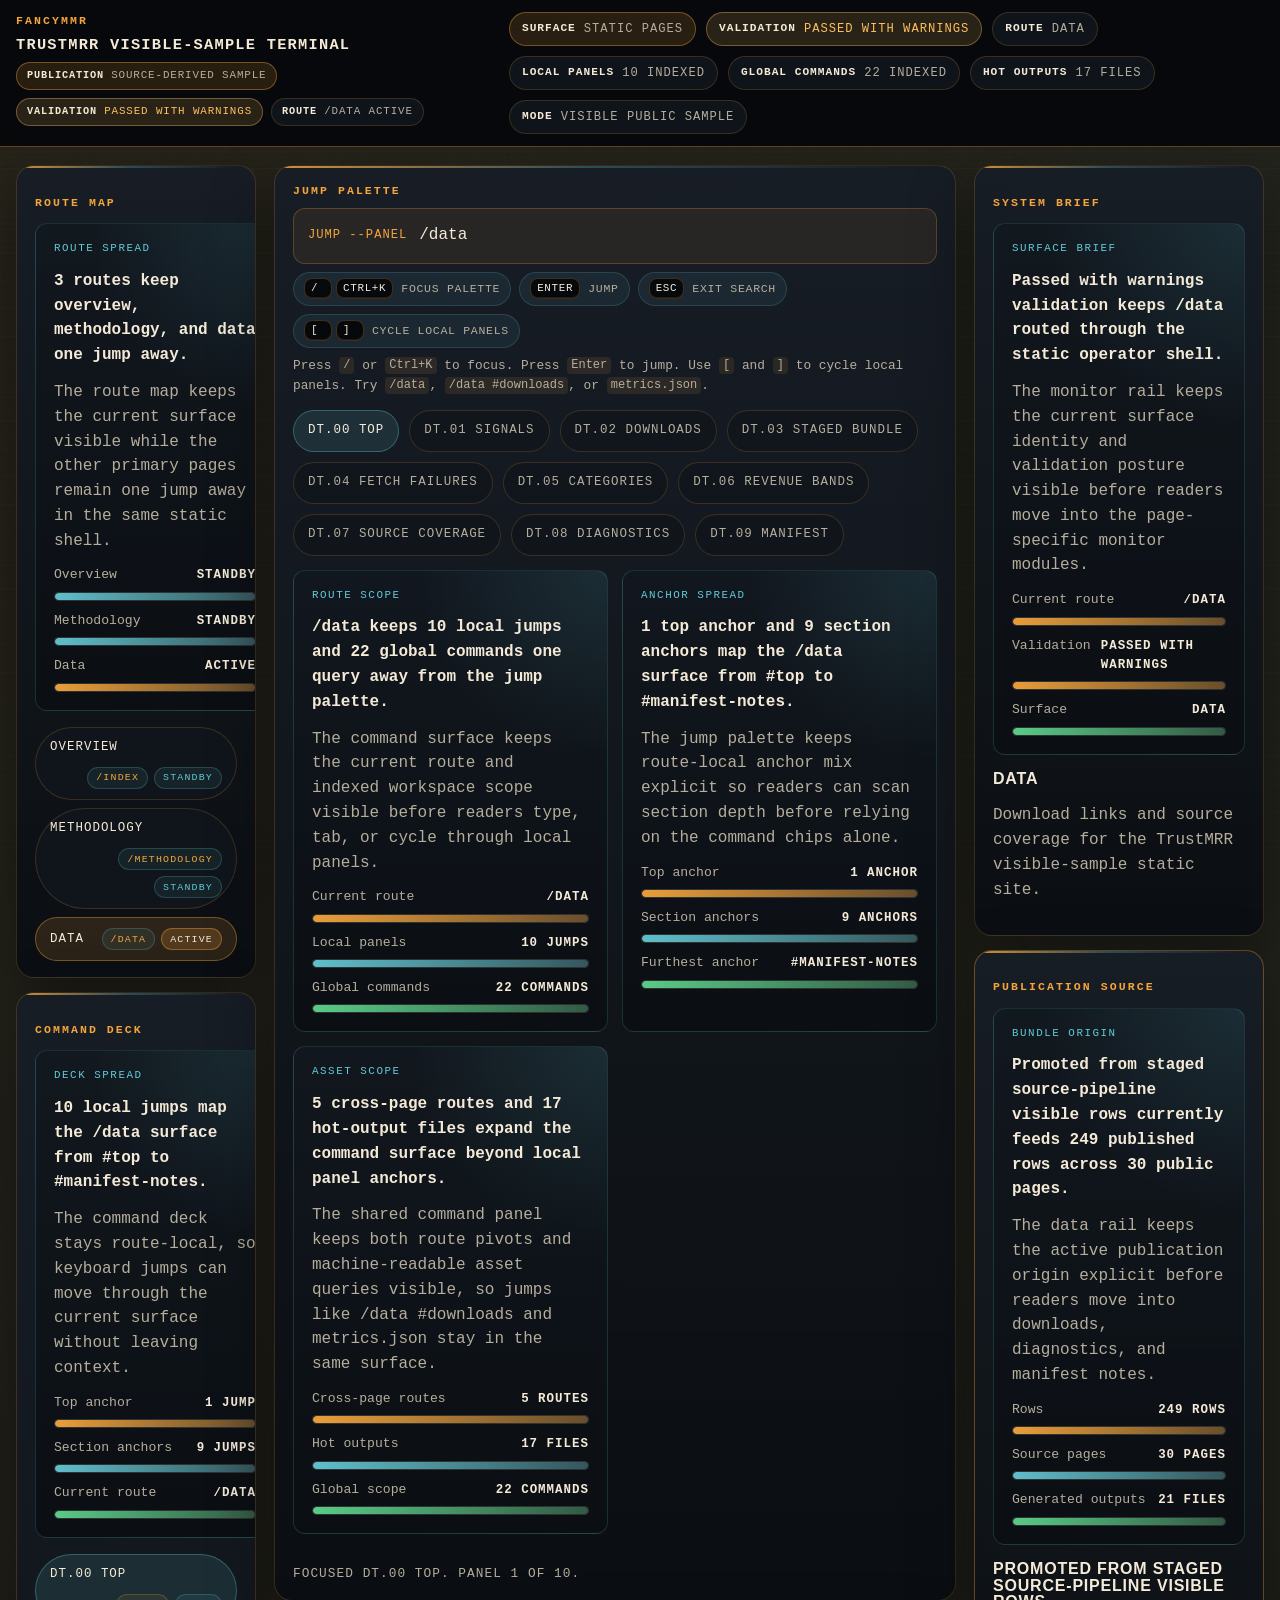
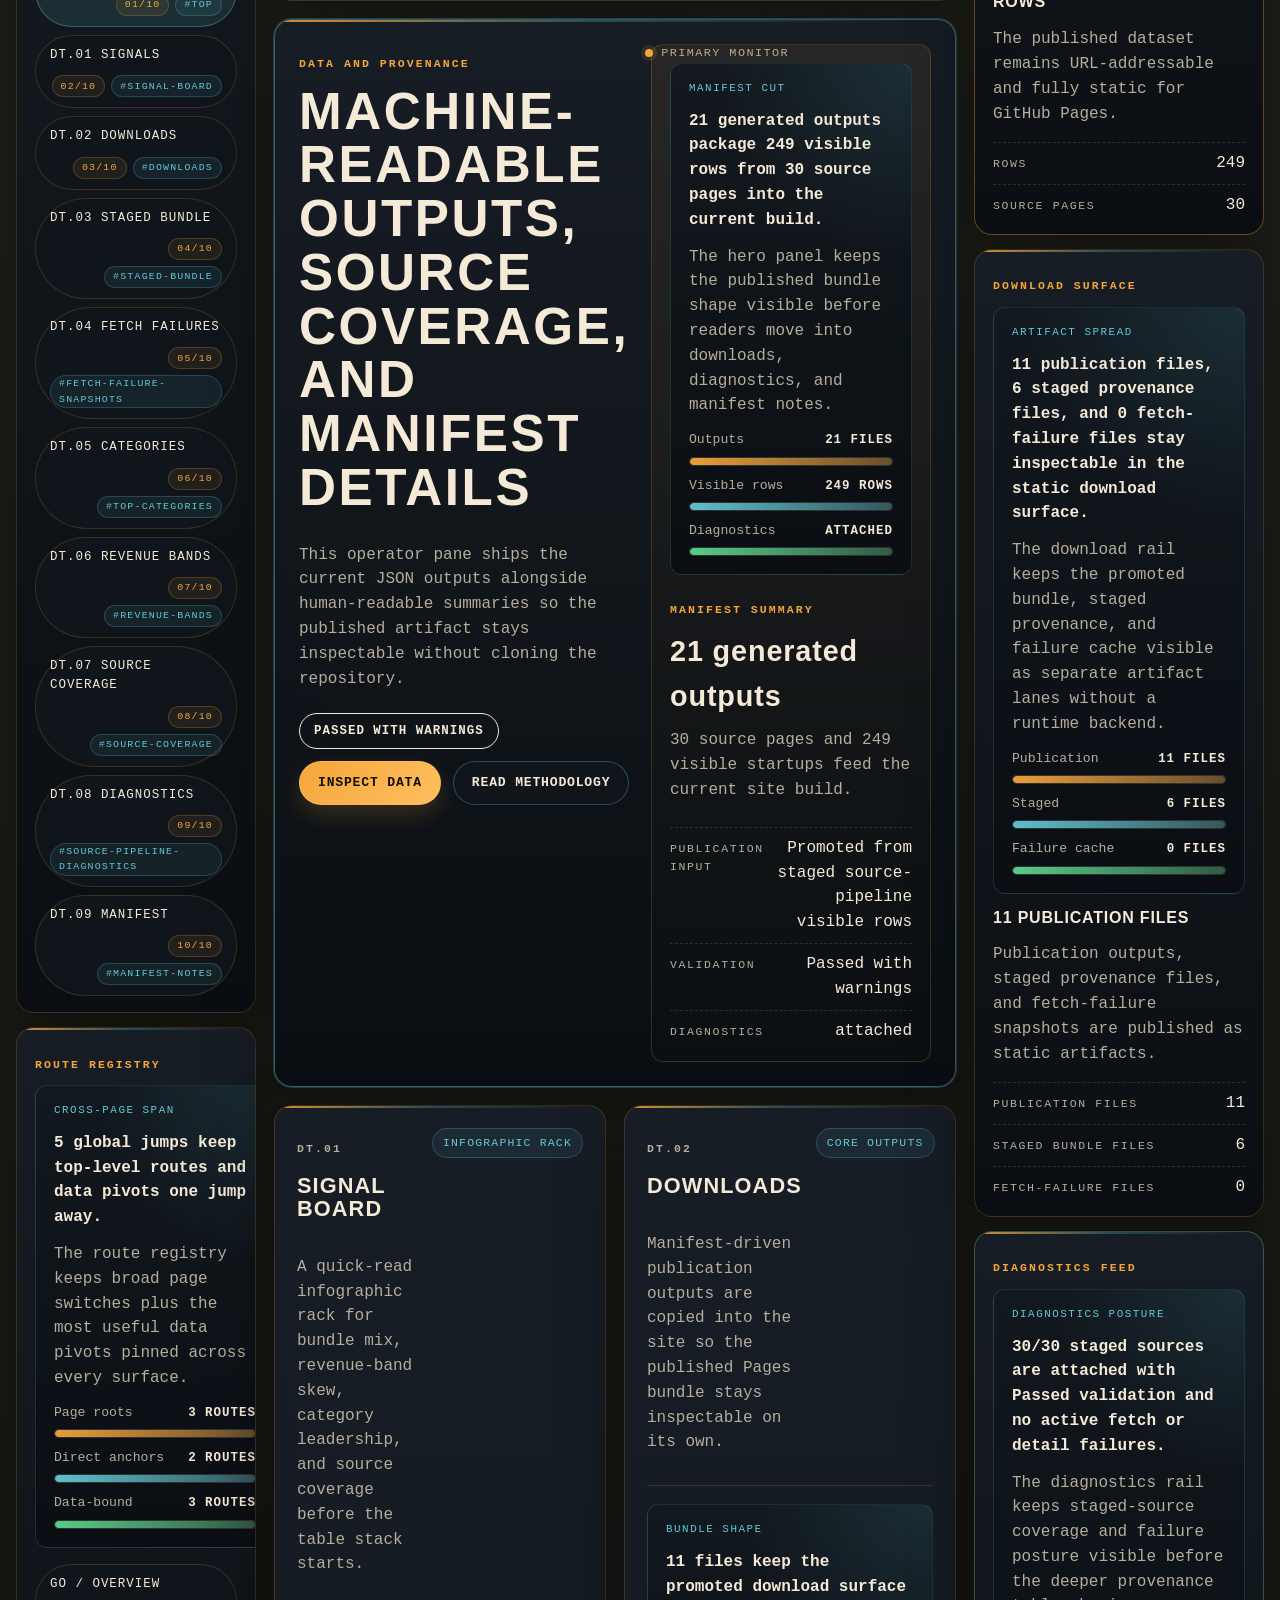
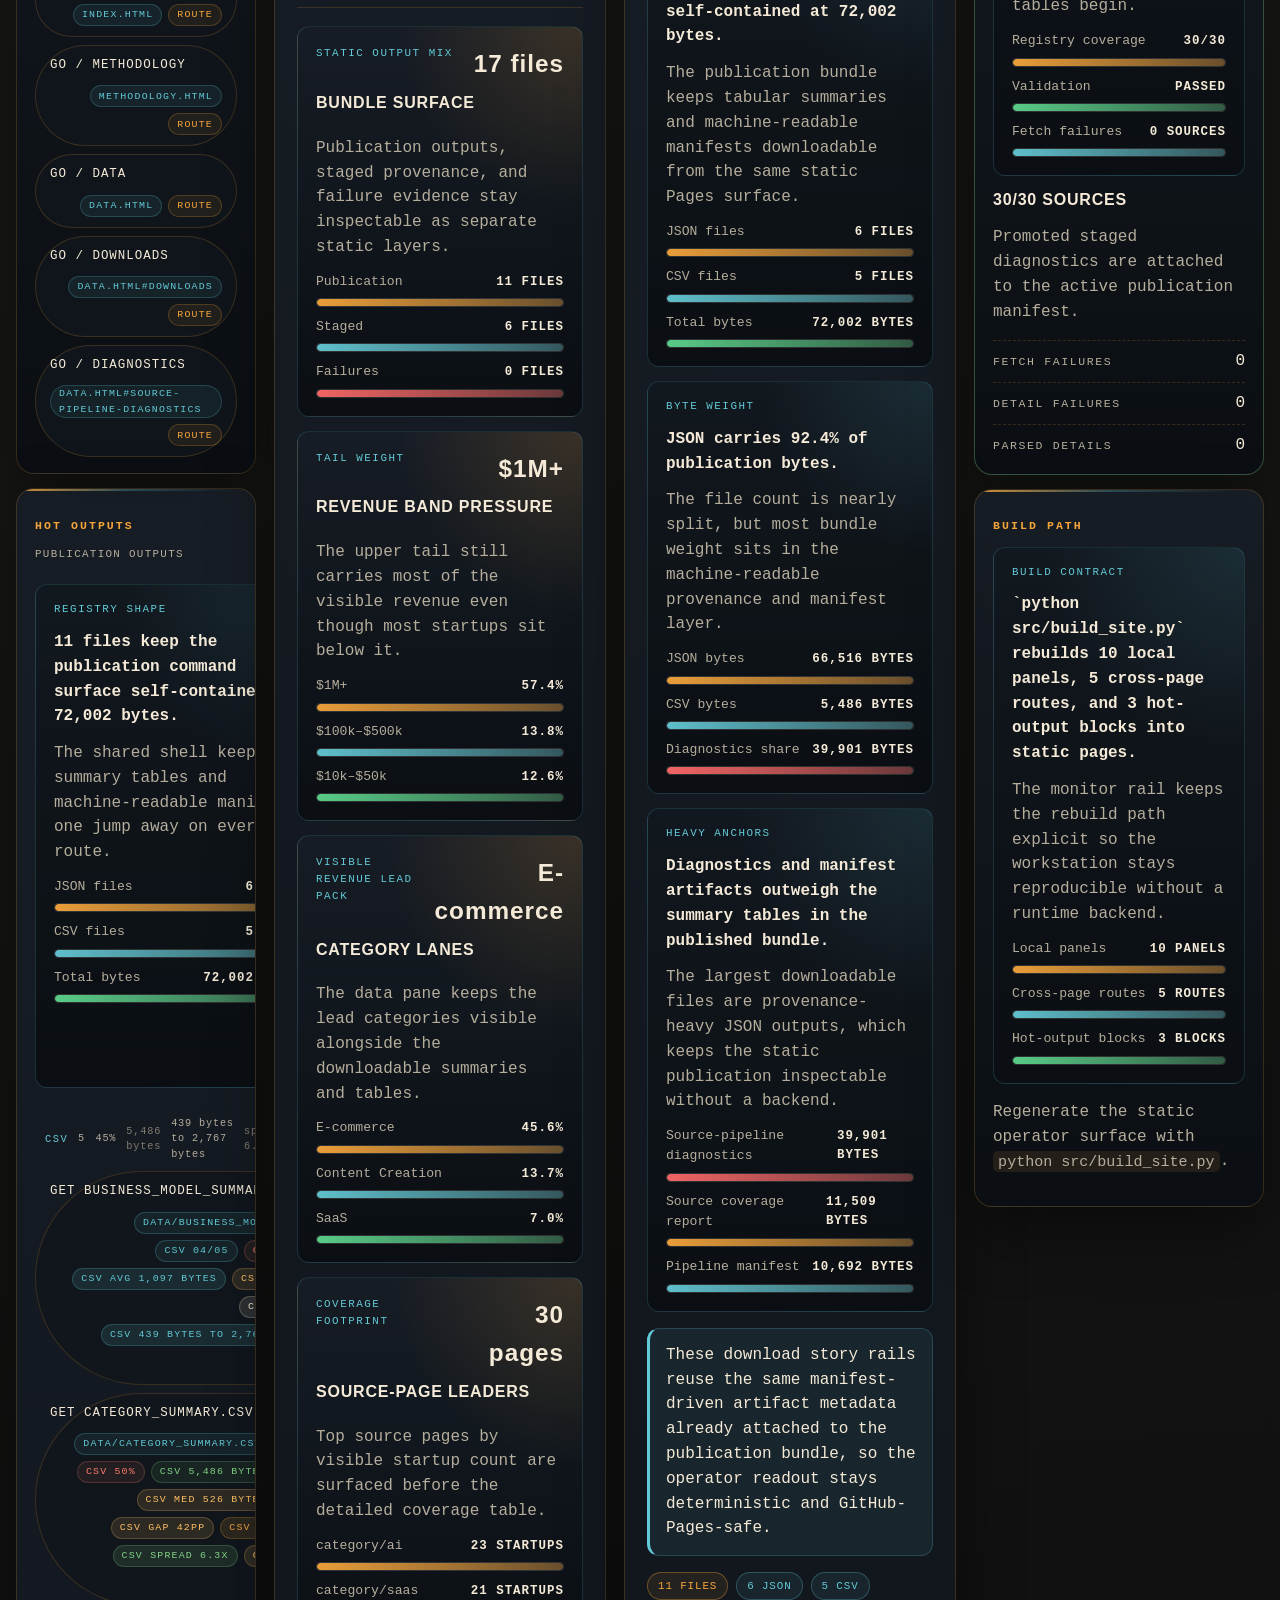
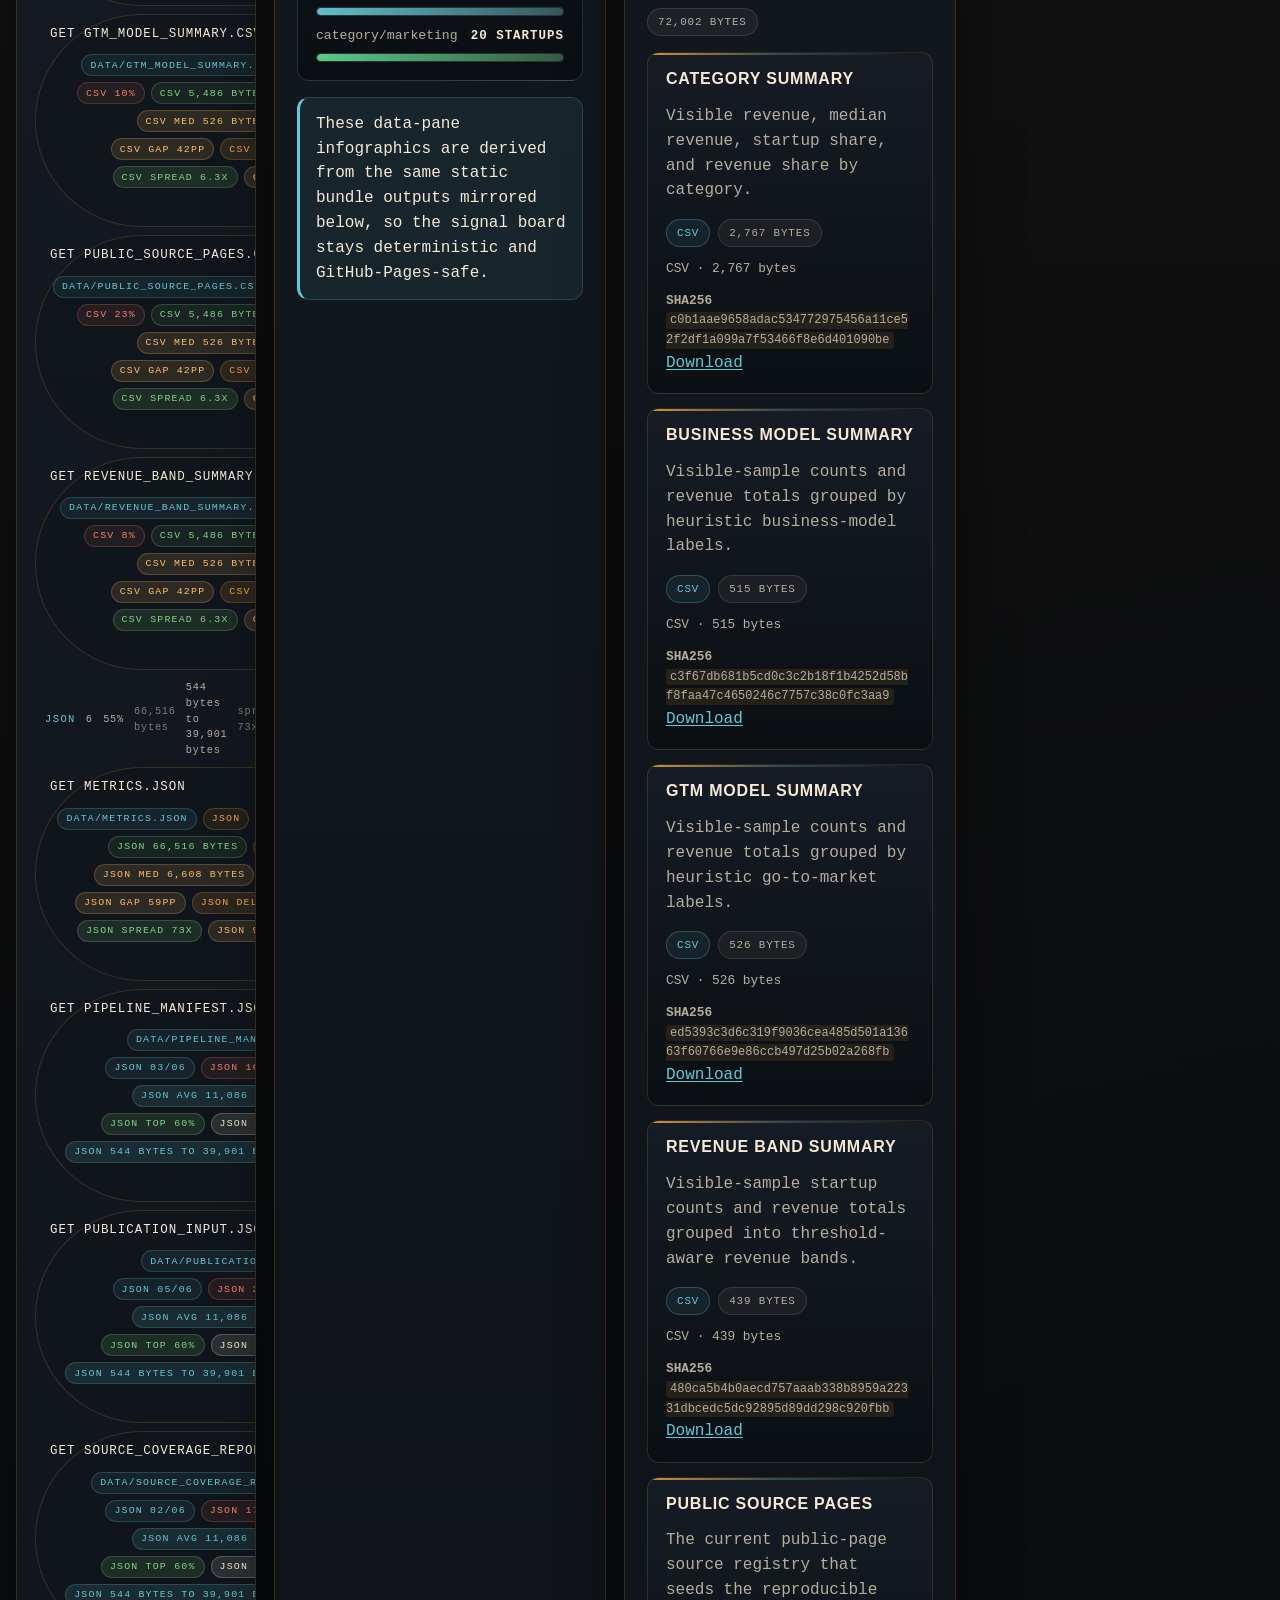
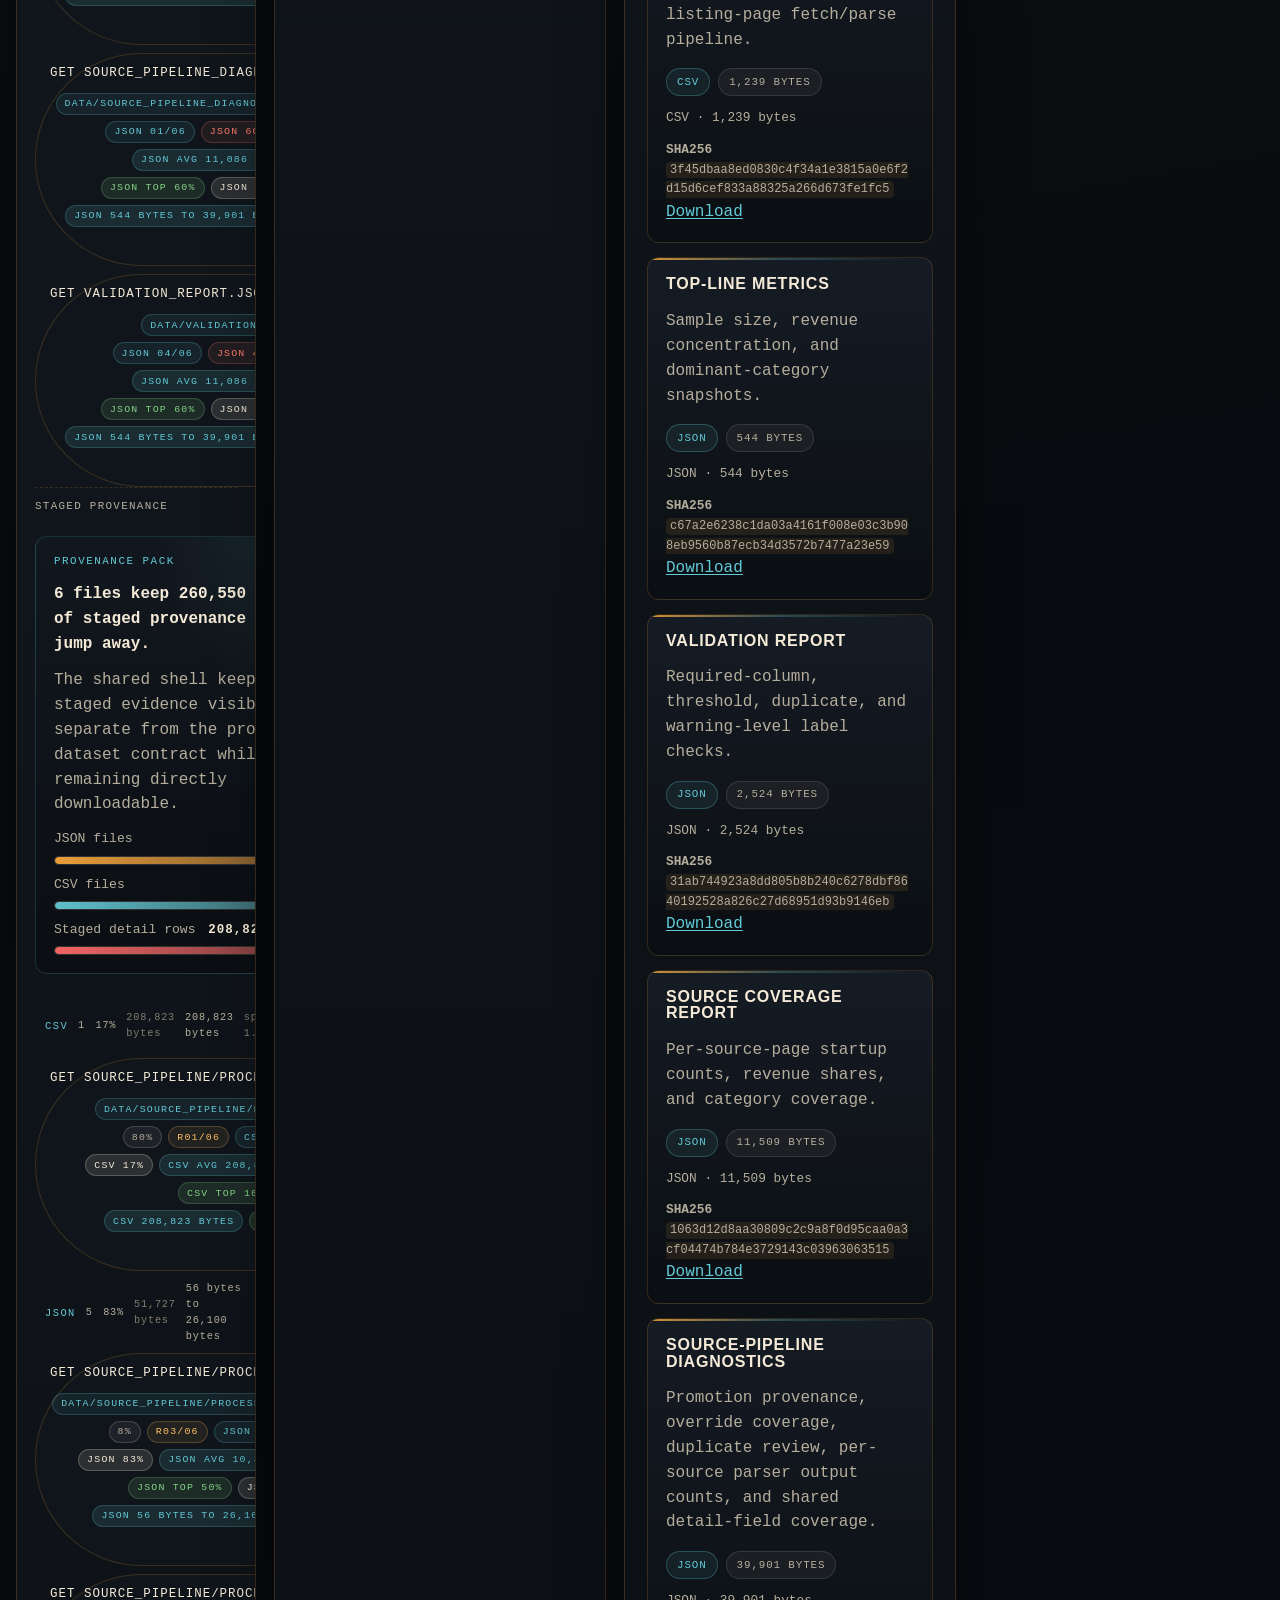
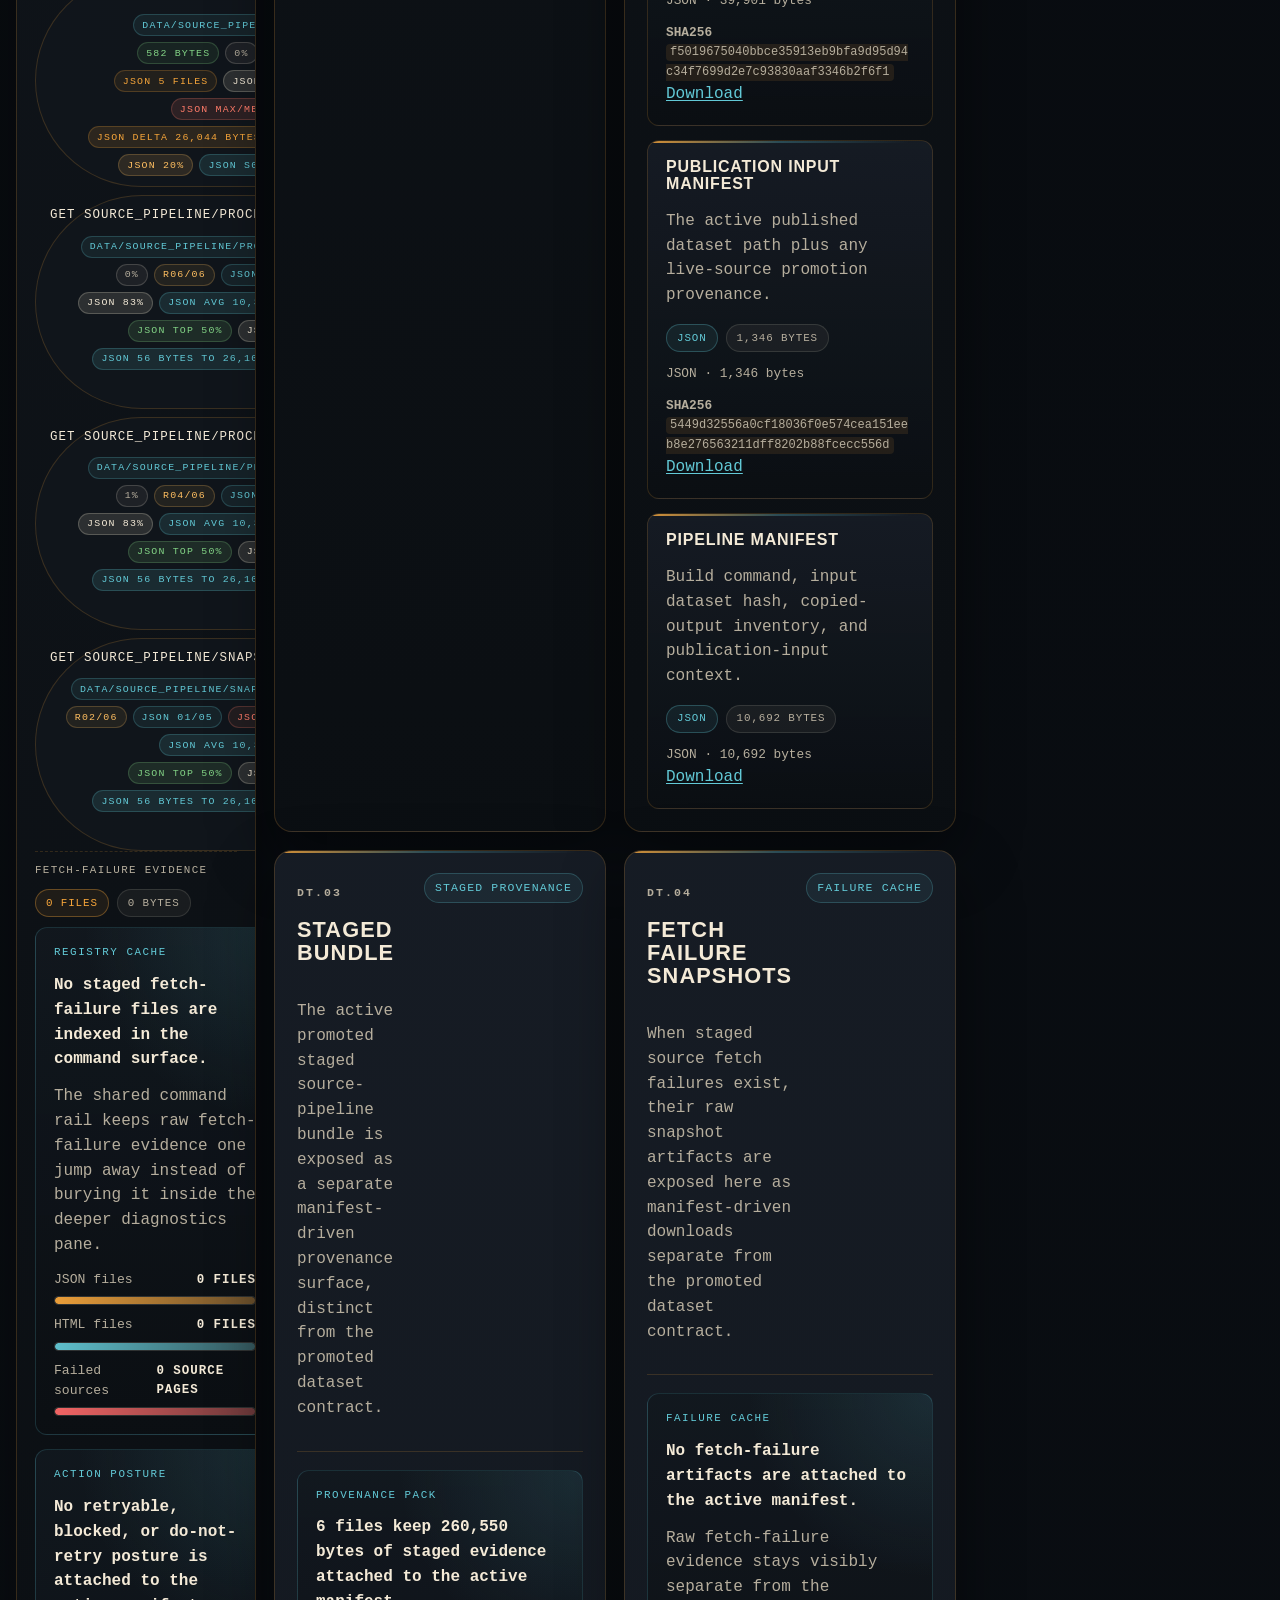
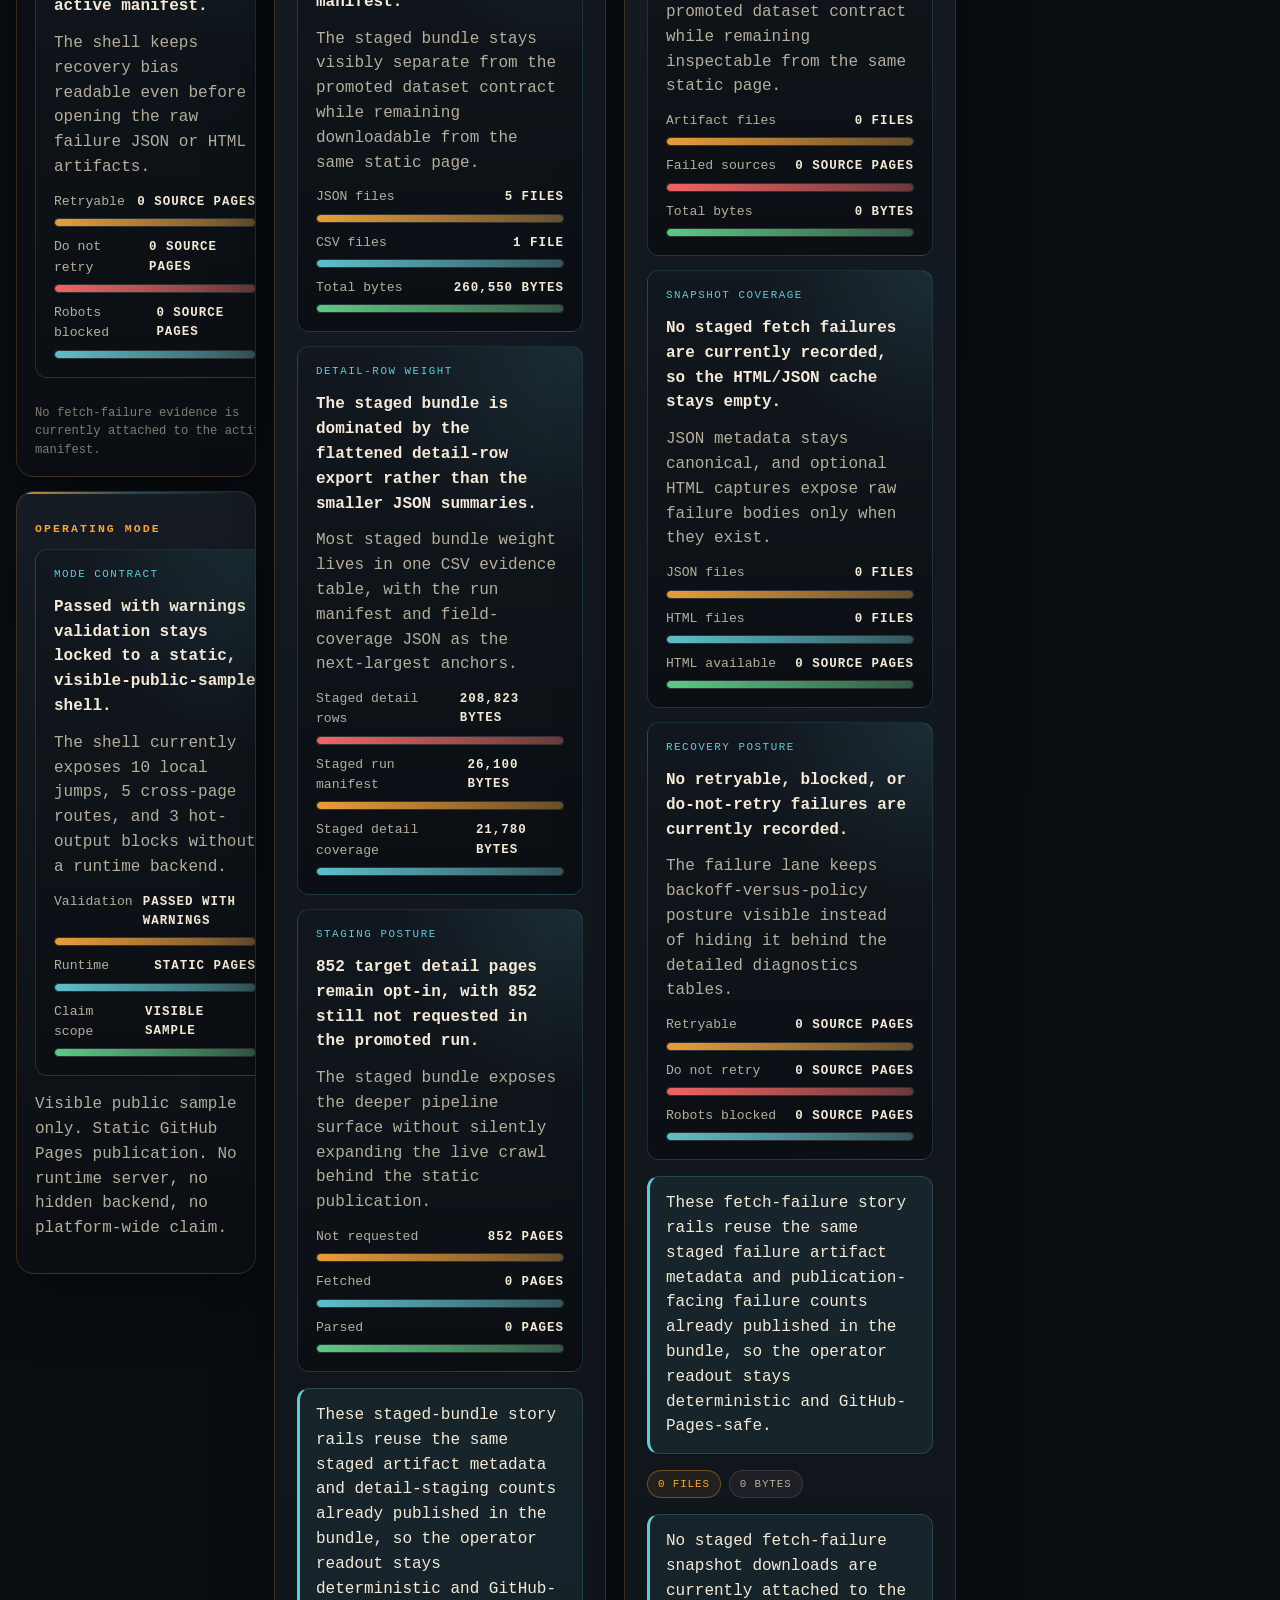
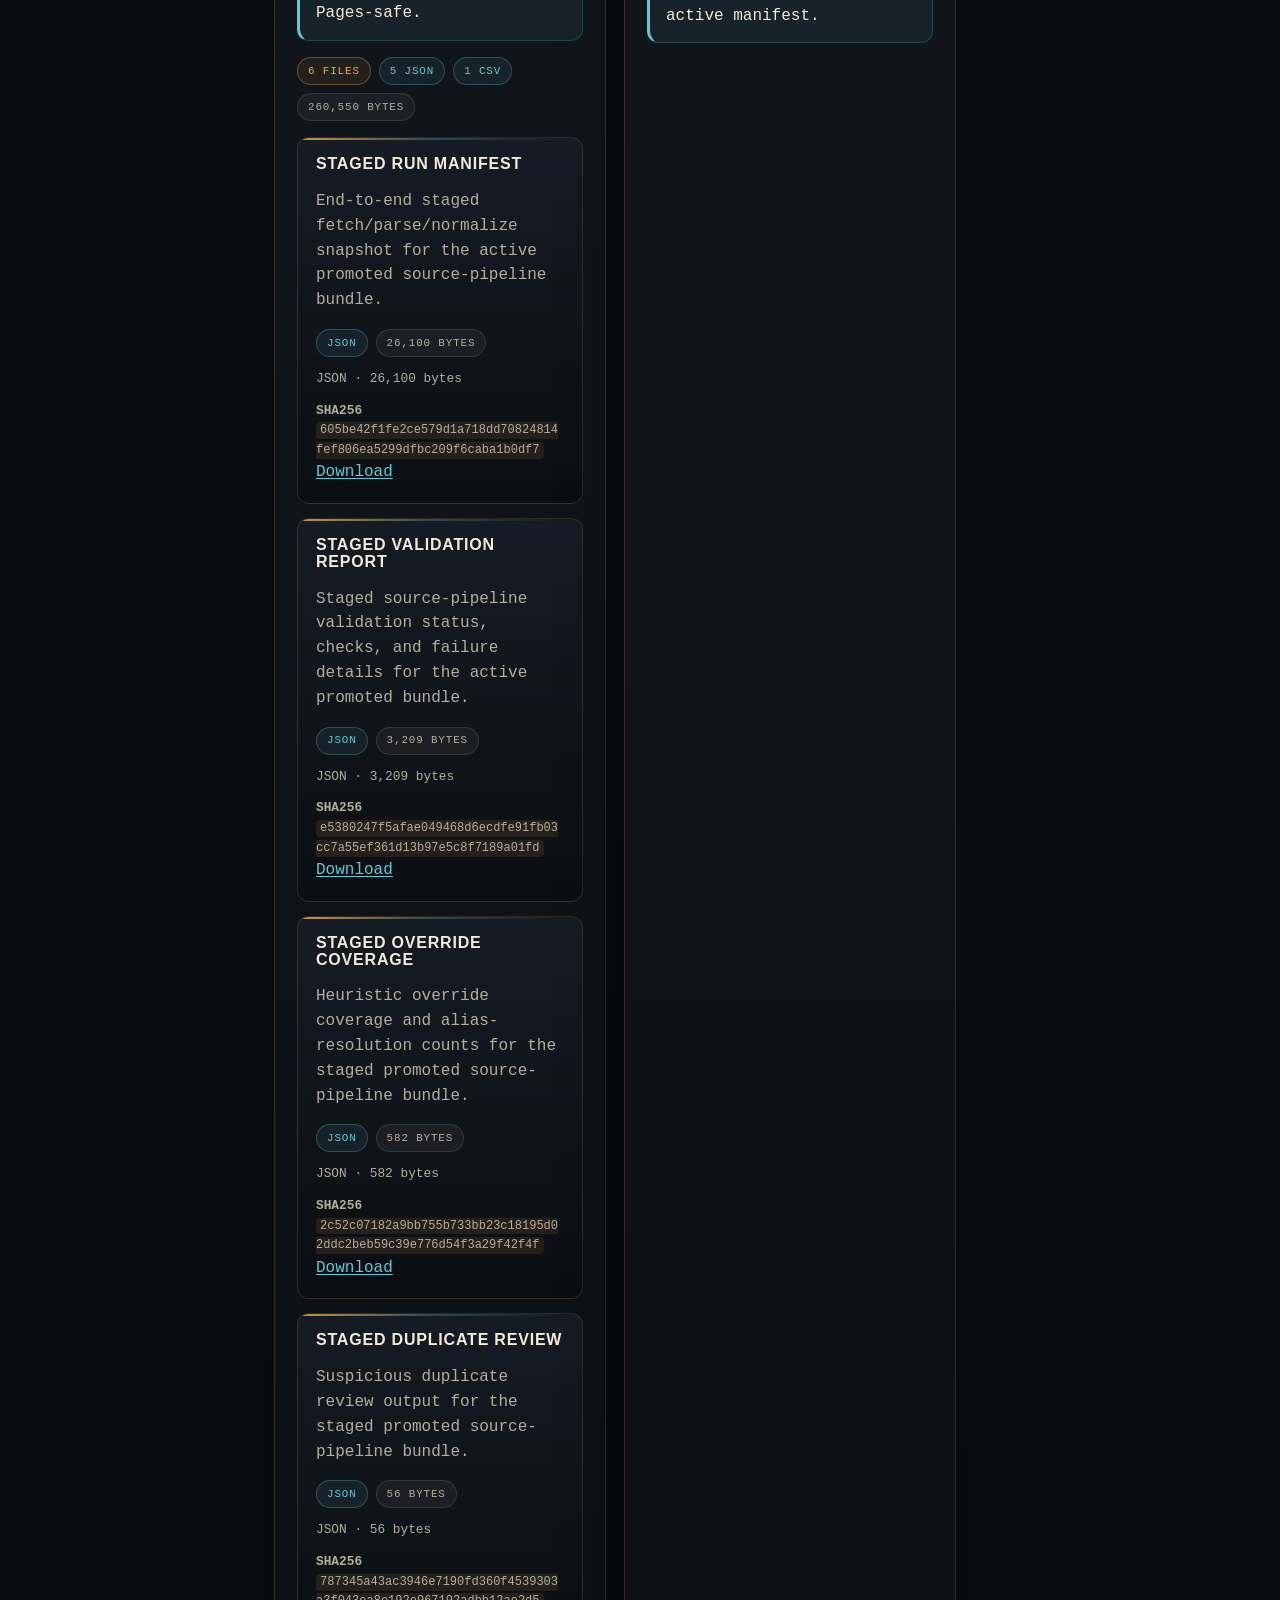
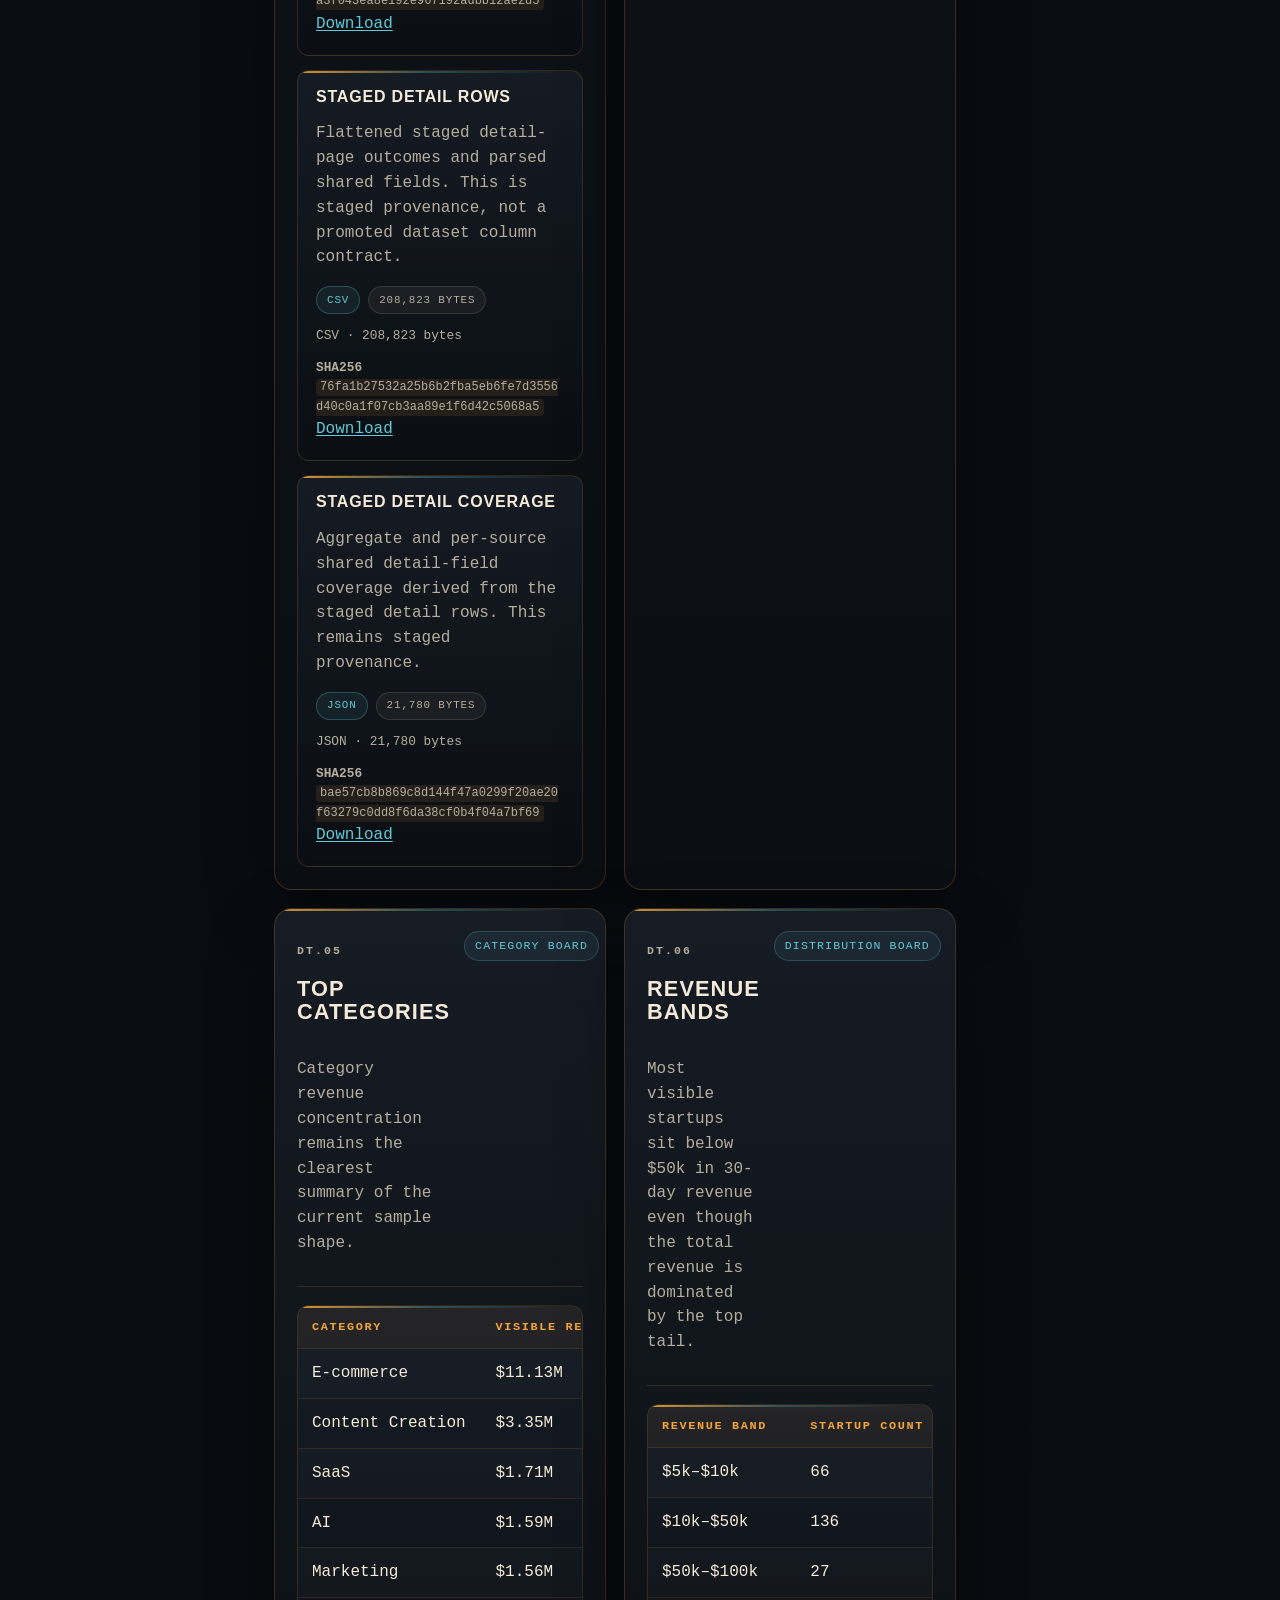
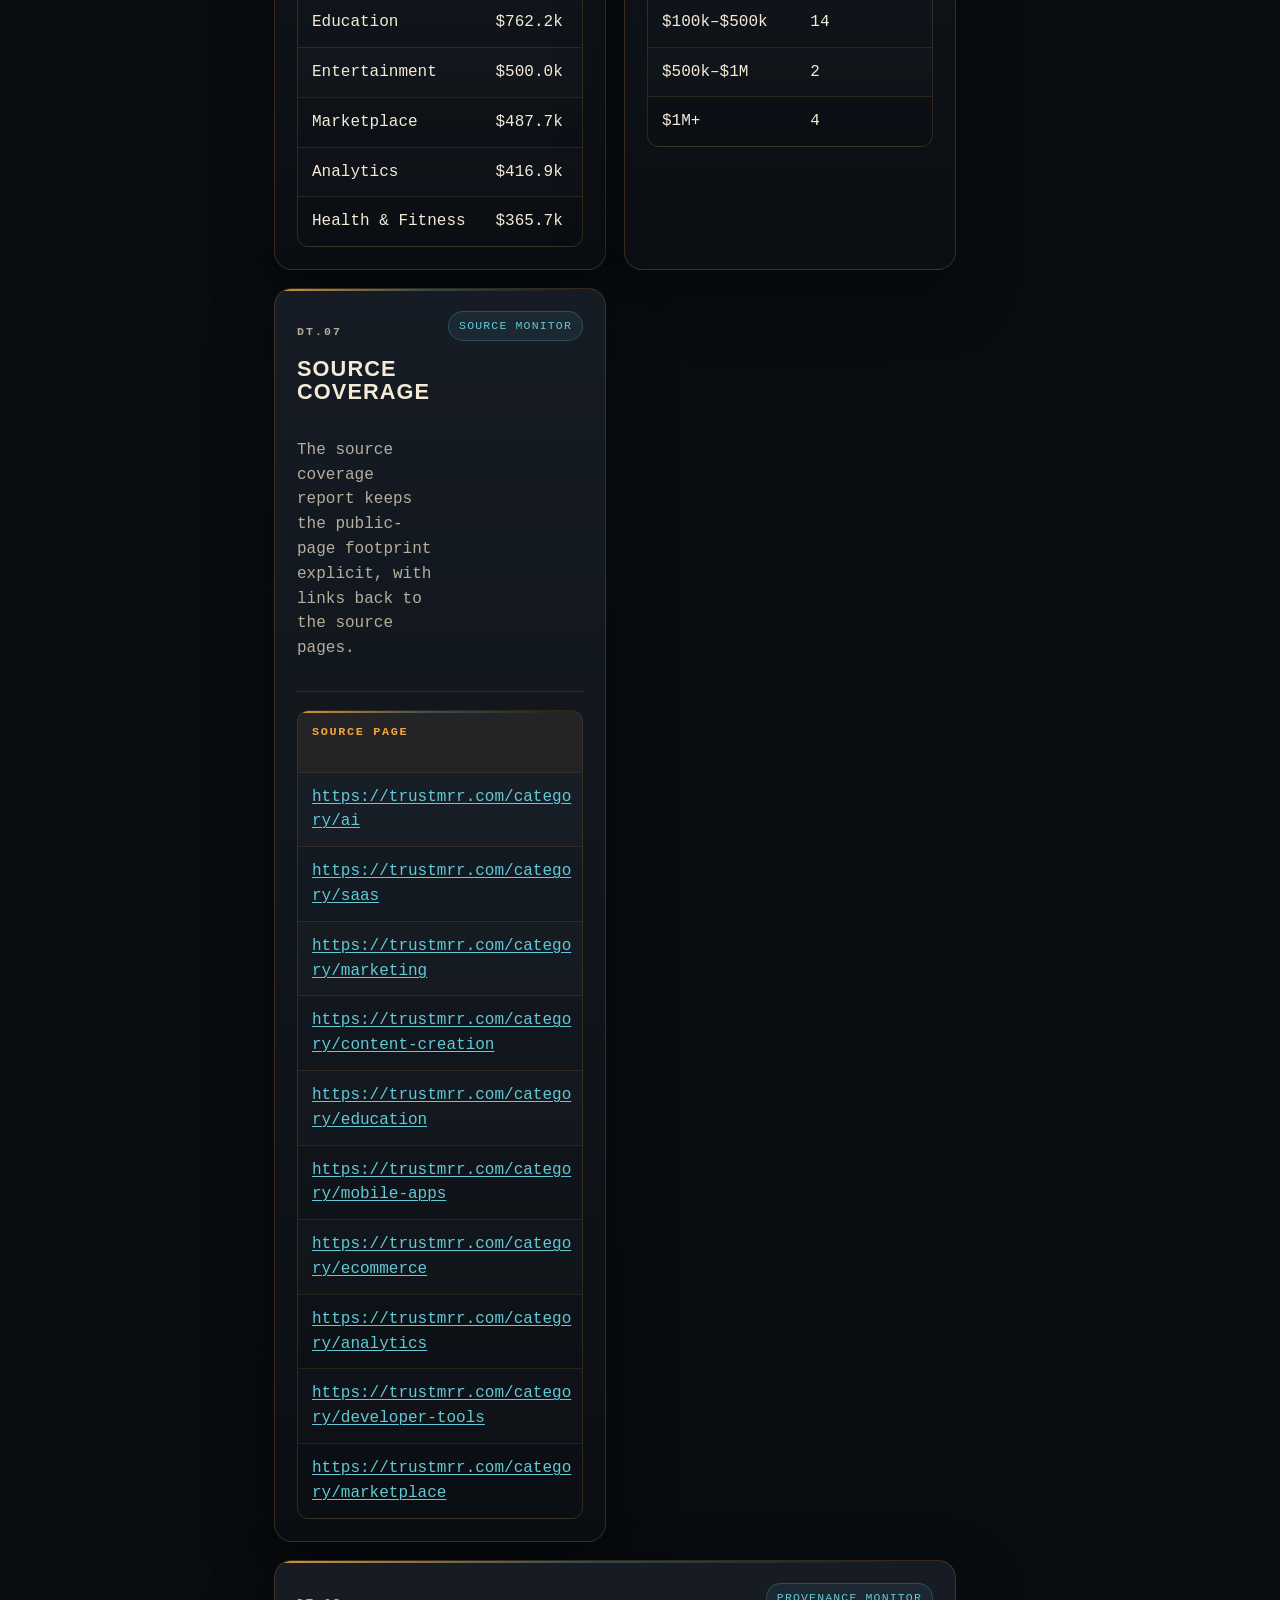
==== commit 0132eba8: "11" ====
--- a/site/data.html
+++ b/site/data.html
@@ -256,7 +256,7 @@
   </div>
 </aside>
 </div>
-  <nav class="rail-command-links" aria-label="Publication outputs"><div class="rail-command-divider"><span class="rail-command-divider-label">CSV</span><span class="rail-command-divider-count">5</span><span class="rail-command-divider-file-share">45%</span><span class="rail-command-divider-bytes">5,486 bytes</span><span class="rail-command-divider-range">439 bytes to 2,767 bytes</span><span class="rail-command-divider-spread">spread 6.3x</span><span class="rail-command-divider-delta">delta 2,328 bytes</span><span class="rail-command-divider-gap">gap 42pp</span><span class="rail-command-divider-top-share">top 50%</span><span class="rail-command-divider-smallest-share">min 8%</span><span class="rail-command-divider-median">med 526 bytes</span><span class="rail-command-divider-max-median">max/med 5.3x</span><span class="rail-command-divider-average">avg 1,097 bytes</span><span class="rail-command-divider-share">8%</span></div><a class="rail-command-link output-registry-link" href="data/business_model_summary.csv" data-command-label="GET business_model_summary.csv" data-command-target="data/business_model_summary.csv" data-command-kind="asset" data-command-query="business_model_summary.csv" data-command-terms="business_model_summary.csv data/business_model_summary.csv business_model_summary.csv Publication bundle artifact copied into the static site: data/business_model_summary.csv. csv download asset"><span class="output-registry-label">GET business_model_summary.csv</span><span class="output-registry-meta"><span class="output-registry-badge output-registry-badge-target">data/business_model_summary.csv</span><span class="output-registry-badge output-registry-badge-format">CSV</span><span class="output-registry-badge output-registry-badge-bytes">515 bytes</span><span class="output-registry-badge output-registry-badge-share">1%</span><span class="output-registry-badge output-registry-badge-rank">R10/11</span><span class="output-registry-badge output-registry-badge-format-rank">CSV 04/05</span><span class="output-registry-badge output-registry-badge-format-share">CSV 9%</span><span class="output-registry-badge output-registry-badge-format-total">CSV 5,486 bytes</span><span class="output-registry-badge output-registry-badge-format-count">CSV 5 files</span><span class="output-registry-badge output-registry-badge-format-file-share">CSV 45%</span><span class="output-registry-badge output-registry-badge-format-average-size">CSV avg 1,097 bytes</span><span class="output-registry-badge output-registry-badge-format-median-size">CSV med 526 bytes</span><span class="output-registry-badge output-registry-badge-format-max-median">CSV max/med 5.3x</span><span class="output-registry-badge output-registry-badge-format-top-share">CSV top 50%</span><span class="output-registry-badge output-registry-badge-format-smallest-share">CSV min 8%</span><span class="output-registry-badge output-registry-badge-format-share-gap">CSV gap 42pp</span><span class="output-registry-badge output-registry-badge-format-byte-delta">CSV delta 2,328 bytes</span><span class="output-registry-badge output-registry-badge-format-byte-range">CSV 439 bytes to 2,767 bytes</span><span class="output-registry-badge output-registry-badge-format-spread-ratio">CSV spread 6.3x</span><span class="output-registry-badge output-registry-badge-format-section-byte-share">CSV 8%</span><span class="output-registry-badge output-registry-badge-format-section-byte-rank">CSV S02/02</span><span class="output-registry-badge output-registry-badge-format-section-file-rank">CSV F02/02</span><span class="output-registry-badge output-registry-badge-format-byte-file-share-gap">CSV mix -38pp</span></span></a><a class="rail-command-link output-registry-link" href="data/category_summary.csv" data-command-label="GET category_summary.csv" data-command-target="data/category_summary.csv" data-command-kind="asset" data-command-query="category_summary.csv" data-command-terms="category_summary.csv data/category_summary.csv category_summary.csv Publication bundle artifact copied into the static site: data/category_summary.csv. csv download asset"><span class="output-registry-label">GET category_summary.csv</span><span class="output-registry-meta"><span class="output-registry-badge output-registry-badge-target">data/category_summary.csv</span><span class="output-registry-badge output-registry-badge-format">CSV</span><span class="output-registry-badge output-registry-badge-bytes">2,767 bytes</span><span class="output-registry-badge output-registry-badge-share">4%</span><span class="output-registry-badge output-registry-badge-rank">R04/11</span><span class="output-registry-badge output-registry-badge-format-rank">CSV 01/05</span><span class="output-registry-badge output-registry-badge-format-share">CSV 50%</span><span class="output-registry-badge output-registry-badge-format-total">CSV 5,486 bytes</span><span class="output-registry-badge output-registry-badge-format-count">CSV 5 files</span><span class="output-registry-badge output-registry-badge-format-file-share">CSV 45%</span><span class="output-registry-badge output-registry-badge-format-average-size">CSV avg 1,097 bytes</span><span class="output-registry-badge output-registry-badge-format-median-size">CSV med 526 bytes</span><span class="output-registry-badge output-registry-badge-format-max-median">CSV max/med 5.3x</span><span class="output-registry-badge output-registry-badge-format-top-share">CSV top 50%</span><span class="output-registry-badge output-registry-badge-format-smallest-share">CSV min 8%</span><span class="output-registry-badge output-registry-badge-format-share-gap">CSV gap 42pp</span><span class="output-registry-badge output-registry-badge-format-byte-delta">CSV delta 2,328 bytes</span><span class="output-registry-badge output-registry-badge-format-byte-range">CSV 439 bytes to 2,767 bytes</span><span class="output-registry-badge output-registry-badge-format-spread-ratio">CSV spread 6.3x</span><span class="output-registry-badge output-registry-badge-format-section-byte-share">CSV 8%</span><span class="output-registry-badge output-registry-badge-format-section-byte-rank">CSV S02/02</span><span class="output-registry-badge output-registry-badge-format-section-file-rank">CSV F02/02</span><span class="output-registry-badge output-registry-badge-format-byte-file-share-gap">CSV mix -38pp</span></span></a><a class="rail-command-link output-registry-link" href="data/gtm_model_summary.csv" data-command-label="GET gtm_model_summary.csv" data-command-target="data/gtm_model_summary.csv" data-command-kind="asset" data-command-query="gtm_model_summary.csv" data-command-terms="gtm_model_summary.csv data/gtm_model_summary.csv gtm_model_summary.csv Publication bundle artifact copied into the static site: data/gtm_model_summary.csv. csv download asset"><span class="output-registry-label">GET gtm_model_summary.csv</span><span class="output-registry-meta"><span class="output-registry-badge output-registry-badge-target">data/gtm_model_summary.csv</span><span class="output-registry-badge output-registry-badge-format">CSV</span><span class="output-registry-badge output-registry-badge-bytes">526 bytes</span><span class="output-registry-badge output-registry-badge-share">1%</span><span class="output-registry-badge output-registry-badge-rank">R09/11</span><span class="output-registry-badge output-registry-badge-format-rank">CSV 03/05</span><span class="output-registry-badge output-registry-badge-format-share">CSV 10%</span><span class="output-registry-badge output-registry-badge-format-total">CSV 5,486 bytes</span><span class="output-registry-badge output-registry-badge-format-count">CSV 5 files</span><span class="output-registry-badge output-registry-badge-format-file-share">CSV 45%</span><span class="output-registry-badge output-registry-badge-format-average-size">CSV avg 1,097 bytes</span><span class="output-registry-badge output-registry-badge-format-median-size">CSV med 526 bytes</span><span class="output-registry-badge output-registry-badge-format-max-median">CSV max/med 5.3x</span><span class="output-registry-badge output-registry-badge-format-top-share">CSV top 50%</span><span class="output-registry-badge output-registry-badge-format-smallest-share">CSV min 8%</span><span class="output-registry-badge output-registry-badge-format-share-gap">CSV gap 42pp</span><span class="output-registry-badge output-registry-badge-format-byte-delta">CSV delta 2,328 bytes</span><span class="output-registry-badge output-registry-badge-format-byte-range">CSV 439 bytes to 2,767 bytes</span><span class="output-registry-badge output-registry-badge-format-spread-ratio">CSV spread 6.3x</span><span class="output-registry-badge output-registry-badge-format-section-byte-share">CSV 8%</span><span class="output-registry-badge output-registry-badge-format-section-byte-rank">CSV S02/02</span><span class="output-registry-badge output-registry-badge-format-section-file-rank">CSV F02/02</span><span class="output-registry-badge output-registry-badge-format-byte-file-share-gap">CSV mix -38pp</span></span></a><a class="rail-command-link output-registry-link" href="data/public_source_pages.csv" data-command-label="GET public_source_pages.csv" data-command-target="data/public_source_pages.csv" data-command-kind="asset" data-command-query="public_source_pages.csv" data-command-terms="public_source_pages.csv data/public_source_pages.csv public_source_pages.csv Publication bundle artifact copied into the static site: data/public_source_pages.csv. csv download asset"><span class="output-registry-label">GET public_source_pages.csv</span><span class="output-registry-meta"><span class="output-registry-badge output-registry-badge-target">data/public_source_pages.csv</span><span class="output-registry-badge output-registry-badge-format">CSV</span><span class="output-registry-badge output-registry-badge-bytes">1,239 bytes</span><span class="output-registry-badge output-registry-badge-share">2%</span><span class="output-registry-badge output-registry-badge-rank">R07/11</span><span class="output-registry-badge output-registry-badge-format-rank">CSV 02/05</span><span class="output-registry-badge output-registry-badge-format-share">CSV 23%</span><span class="output-registry-badge output-registry-badge-format-total">CSV 5,486 bytes</span><span class="output-registry-badge output-registry-badge-format-count">CSV 5 files</span><span class="output-registry-badge output-registry-badge-format-file-share">CSV 45%</span><span class="output-registry-badge output-registry-badge-format-average-size">CSV avg 1,097 bytes</span><span class="output-registry-badge output-registry-badge-format-median-size">CSV med 526 bytes</span><span class="output-registry-badge output-registry-badge-format-max-median">CSV max/med 5.3x</span><span class="output-registry-badge output-registry-badge-format-top-share">CSV top 50%</span><span class="output-registry-badge output-registry-badge-format-smallest-share">CSV min 8%</span><span class="output-registry-badge output-registry-badge-format-share-gap">CSV gap 42pp</span><span class="output-registry-badge output-registry-badge-format-byte-delta">CSV delta 2,328 bytes</span><span class="output-registry-badge output-registry-badge-format-byte-range">CSV 439 bytes to 2,767 bytes</span><span class="output-registry-badge output-registry-badge-format-spread-ratio">CSV spread 6.3x</span><span class="output-registry-badge output-registry-badge-format-section-byte-share">CSV 8%</span><span class="output-registry-badge output-registry-badge-format-section-byte-rank">CSV S02/02</span><span class="output-registry-badge output-registry-badge-format-section-file-rank">CSV F02/02</span><span class="output-registry-badge output-registry-badge-format-byte-file-share-gap">CSV mix -38pp</span></span></a><a class="rail-command-link output-registry-link" href="data/revenue_band_summary.csv" data-command-label="GET revenue_band_summary.csv" data-command-target="data/revenue_band_summary.csv" data-command-kind="asset" data-command-query="revenue_band_summary.csv" data-command-terms="revenue_band_summary.csv data/revenue_band_summary.csv revenue_band_summary.csv Publication bundle artifact copied into the static site: data/revenue_band_summary.csv. csv download asset"><span class="output-registry-label">GET revenue_band_summary.csv</span><span class="output-registry-meta"><span class="output-registry-badge output-registry-badge-target">data/revenue_band_summary.csv</span><span class="output-registry-badge output-registry-badge-format">CSV</span><span class="output-registry-badge output-registry-badge-bytes">439 bytes</span><span class="output-registry-badge output-registry-badge-share">1%</span><span class="output-registry-badge output-registry-badge-rank">R11/11</span><span class="output-registry-badge output-registry-badge-format-rank">CSV 05/05</span><span class="output-registry-badge output-registry-badge-format-share">CSV 8%</span><span class="output-registry-badge output-registry-badge-format-total">CSV 5,486 bytes</span><span class="output-registry-badge output-registry-badge-format-count">CSV 5 files</span><span class="output-registry-badge output-registry-badge-format-file-share">CSV 45%</span><span class="output-registry-badge output-registry-badge-format-average-size">CSV avg 1,097 bytes</span><span class="output-registry-badge output-registry-badge-format-median-size">CSV med 526 bytes</span><span class="output-registry-badge output-registry-badge-format-max-median">CSV max/med 5.3x</span><span class="output-registry-badge output-registry-badge-format-top-share">CSV top 50%</span><span class="output-registry-badge output-registry-badge-format-smallest-share">CSV min 8%</span><span class="output-registry-badge output-registry-badge-format-share-gap">CSV gap 42pp</span><span class="output-registry-badge output-registry-badge-format-byte-delta">CSV delta 2,328 bytes</span><span class="output-registry-badge output-registry-badge-format-byte-range">CSV 439 bytes to 2,767 bytes</span><span class="output-registry-badge output-registry-badge-format-spread-ratio">CSV spread 6.3x</span><span class="output-registry-badge output-registry-badge-format-section-byte-share">CSV 8%</span><span class="output-registry-badge output-registry-badge-format-section-byte-rank">CSV S02/02</span><span class="output-registry-badge output-registry-badge-format-section-file-rank">CSV F02/02</span><span class="output-registry-badge output-registry-badge-format-byte-file-share-gap">CSV mix -38pp</span></span></a><div class="rail-command-divider"><span class="rail-command-divider-label">JSON</span><span class="rail-command-divider-count">6</span><span class="rail-command-divider-file-share">55%</span><span class="rail-command-divider-bytes">66,516 bytes</span><span class="rail-command-divider-range">544 bytes to 39,901 bytes</span><span class="rail-command-divider-spread">spread 73x</span><span class="rail-command-divider-delta">delta 39,357 bytes</span><span class="rail-command-divider-gap">gap 59pp</span><span class="rail-command-divider-top-share">top 60%</span><span class="rail-command-divider-smallest-share">min 1%</span><span class="rail-command-divider-median">med 6,608 bytes</span><span class="rail-command-divider-max-median">max/med 6.0x</span><span class="rail-command-divider-average">avg 11,086 bytes</span><span class="rail-command-divider-share">92%</span></div><a class="rail-command-link output-registry-link" href="data/metrics.json" data-command-label="GET metrics.json" data-command-target="data/metrics.json" data-command-kind="asset" data-command-query="metrics.json" data-command-terms="metrics.json data/metrics.json metrics.json Publication bundle artifact copied into the static site: data/metrics.json. json download asset"><span class="output-registry-label">GET metrics.json</span><span class="output-registry-meta"><span class="output-registry-badge output-registry-badge-target">data/metrics.json</span><span class="output-registry-badge output-registry-badge-format">JSON</span><span class="output-registry-badge output-registry-badge-bytes">544 bytes</span><span class="output-registry-badge output-registry-badge-share">1%</span><span class="output-registry-badge output-registry-badge-rank">R08/11</span><span class="output-registry-badge output-registry-badge-format-rank">JSON 06/06</span><span class="output-registry-badge output-registry-badge-format-share">JSON 1%</span><span class="output-registry-badge output-registry-badge-format-total">JSON 66,516 bytes</span><span class="output-registry-badge output-registry-badge-format-count">JSON 6 files</span><span class="output-registry-badge output-registry-badge-format-file-share">JSON 55%</span><span class="output-registry-badge output-registry-badge-format-average-size">JSON avg 11,086 bytes</span><span class="output-registry-badge output-registry-badge-format-median-size">JSON med 6,608 bytes</span><span class="output-registry-badge output-registry-badge-format-max-median">JSON max/med 6.0x</span><span class="output-registry-badge output-registry-badge-format-top-share">JSON top 60%</span><span class="output-registry-badge output-registry-badge-format-smallest-share">JSON min 1%</span><span class="output-registry-badge output-registry-badge-format-share-gap">JSON gap 59pp</span><span class="output-registry-badge output-registry-badge-format-byte-delta">JSON delta 39,357 bytes</span><span class="output-registry-badge output-registry-badge-format-byte-range">JSON 544 bytes to 39,901 bytes</span><span class="output-registry-badge output-registry-badge-format-spread-ratio">JSON spread 73x</span><span class="output-registry-badge output-registry-badge-format-section-byte-share">JSON 92%</span><span class="output-registry-badge output-registry-badge-format-section-byte-rank">JSON S01/02</span><span class="output-registry-badge output-registry-badge-format-section-file-rank">JSON F01/02</span><span class="output-registry-badge output-registry-badge-format-byte-file-share-gap">JSON mix +38pp</span></span></a><a class="rail-command-link output-registry-link" href="data/pipeline_manifest.json" data-command-label="GET pipeline_manifest.json" data-command-target="data/pipeline_manifest.json" data-command-kind="asset" data-command-query="pipeline_manifest.json" data-command-terms="pipeline_manifest.json data/pipeline_manifest.json pipeline_manifest.json Active pipeline manifest for the current static publication bundle. json download asset"><span class="output-registry-label">GET pipeline_manifest.json</span><span class="output-registry-meta"><span class="output-registry-badge output-registry-badge-target">data/pipeline_manifest.json</span><span class="output-registry-badge output-registry-badge-format">JSON</span><span class="output-registry-badge output-registry-badge-bytes">10,692 bytes</span><span class="output-registry-badge output-registry-badge-share">15%</span><span class="output-registry-badge output-registry-badge-rank">R03/11</span><span class="output-registry-badge output-registry-badge-format-rank">JSON 03/06</span><span class="output-registry-badge output-registry-badge-format-share">JSON 16%</span><span class="output-registry-badge output-registry-badge-format-total">JSON 66,516 bytes</span><span class="output-registry-badge output-registry-badge-format-count">JSON 6 files</span><span class="output-registry-badge output-registry-badge-format-file-share">JSON 55%</span><span class="output-registry-badge output-registry-badge-format-average-size">JSON avg 11,086 bytes</span><span class="output-registry-badge output-registry-badge-format-median-size">JSON med 6,608 bytes</span><span class="output-registry-badge output-registry-badge-format-max-median">JSON max/med 6.0x</span><span class="output-registry-badge output-registry-badge-format-top-share">JSON top 60%</span><span class="output-registry-badge output-registry-badge-format-smallest-share">JSON min 1%</span><span class="output-registry-badge output-registry-badge-format-share-gap">JSON gap 59pp</span><span class="output-registry-badge output-registry-badge-format-byte-delta">JSON delta 39,357 bytes</span><span class="output-registry-badge output-registry-badge-format-byte-range">JSON 544 bytes to 39,901 bytes</span><span class="output-registry-badge output-registry-badge-format-spread-ratio">JSON spread 73x</span><span class="output-registry-badge output-registry-badge-format-section-byte-share">JSON 92%</span><span class="output-registry-badge output-registry-badge-format-section-byte-rank">JSON S01/02</span><span class="output-registry-badge output-registry-badge-format-section-file-rank">JSON F01/02</span><span class="output-registry-badge output-registry-badge-format-byte-file-share-gap">JSON mix +38pp</span></span></a><a class="rail-command-link output-registry-link" href="data/publication_input.json" data-command-label="GET publication_input.json" data-command-target="data/publication_input.json" data-command-kind="asset" data-command-query="publication_input.json" data-command-terms="publication_input.json data/publication_input.json publication_input.json Publication bundle artifact copied into the static site: data/publication_input.json. json download asset"><span class="output-registry-label">GET publication_input.json</span><span class="output-registry-meta"><span class="output-registry-badge output-registry-badge-target">data/publication_input.json</span><span class="output-registry-badge output-registry-badge-format">JSON</span><span class="output-registry-badge output-registry-badge-bytes">1,346 bytes</span><span class="output-registry-badge output-registry-badge-share">2%</span><span class="output-registry-badge output-registry-badge-rank">R06/11</span><span class="output-registry-badge output-registry-badge-format-rank">JSON 05/06</span><span class="output-registry-badge output-registry-badge-format-share">JSON 2%</span><span class="output-registry-badge output-registry-badge-format-total">JSON 66,516 bytes</span><span class="output-registry-badge output-registry-badge-format-count">JSON 6 files</span><span class="output-registry-badge output-registry-badge-format-file-share">JSON 55%</span><span class="output-registry-badge output-registry-badge-format-average-size">JSON avg 11,086 bytes</span><span class="output-registry-badge output-registry-badge-format-median-size">JSON med 6,608 bytes</span><span class="output-registry-badge output-registry-badge-format-max-median">JSON max/med 6.0x</span><span class="output-registry-badge output-registry-badge-format-top-share">JSON top 60%</span><span class="output-registry-badge output-registry-badge-format-smallest-share">JSON min 1%</span><span class="output-registry-badge output-registry-badge-format-share-gap">JSON gap 59pp</span><span class="output-registry-badge output-registry-badge-format-byte-delta">JSON delta 39,357 bytes</span><span class="output-registry-badge output-registry-badge-format-byte-range">JSON 544 bytes to 39,901 bytes</span><span class="output-registry-badge output-registry-badge-format-spread-ratio">JSON spread 73x</span><span class="output-registry-badge output-registry-badge-format-section-byte-share">JSON 92%</span><span class="output-registry-badge output-registry-badge-format-section-byte-rank">JSON S01/02</span><span class="output-registry-badge output-registry-badge-format-section-file-rank">JSON F01/02</span><span class="output-registry-badge output-registry-badge-format-byte-file-share-gap">JSON mix +38pp</span></span></a><a class="rail-command-link output-registry-link" href="data/source_coverage_report.json" data-command-label="GET source_coverage_report.json" data-command-target="data/source_coverage_report.json" data-command-kind="asset" data-command-query="source_coverage_report.json" data-command-terms="source_coverage_report.json data/source_coverage_report.json source_coverage_report.json Publication bundle artifact copied into the static site: data/source_coverage_report.json. json download asset"><span class="output-registry-label">GET source_coverage_report.json</span><span class="output-registry-meta"><span class="output-registry-badge output-registry-badge-target">data/source_coverage_report.json</span><span class="output-registry-badge output-registry-badge-format">JSON</span><span class="output-registry-badge output-registry-badge-bytes">11,509 bytes</span><span class="output-registry-badge output-registry-badge-share">16%</span><span class="output-registry-badge output-registry-badge-rank">R02/11</span><span class="output-registry-badge output-registry-badge-format-rank">JSON 02/06</span><span class="output-registry-badge output-registry-badge-format-share">JSON 17%</span><span class="output-registry-badge output-registry-badge-format-total">JSON 66,516 bytes</span><span class="output-registry-badge output-registry-badge-format-count">JSON 6 files</span><span class="output-registry-badge output-registry-badge-format-file-share">JSON 55%</span><span class="output-registry-badge output-registry-badge-format-average-size">JSON avg 11,086 bytes</span><span class="output-registry-badge output-registry-badge-format-median-size">JSON med 6,608 bytes</span><span class="output-registry-badge output-registry-badge-format-max-median">JSON max/med 6.0x</span><span class="output-registry-badge output-registry-badge-format-top-share">JSON top 60%</span><span class="output-registry-badge output-registry-badge-format-smallest-share">JSON min 1%</span><span class="output-registry-badge output-registry-badge-format-share-gap">JSON gap 59pp</span><span class="output-registry-badge output-registry-badge-format-byte-delta">JSON delta 39,357 bytes</span><span class="output-registry-badge output-registry-badge-format-byte-range">JSON 544 bytes to 39,901 bytes</span><span class="output-registry-badge output-registry-badge-format-spread-ratio">JSON spread 73x</span><span class="output-registry-badge output-registry-badge-format-section-byte-share">JSON 92%</span><span class="output-registry-badge output-registry-badge-format-section-byte-rank">JSON S01/02</span><span class="output-registry-badge output-registry-badge-format-section-file-rank">JSON F01/02</span><span class="output-registry-badge output-registry-badge-format-byte-file-share-gap">JSON mix +38pp</span></span></a><a class="rail-command-link output-registry-link" href="data/source_pipeline_diagnostics.json" data-command-label="GET source_pipeline_diagnostics.json" data-command-target="data/source_pipeline_diagnostics.json" data-command-kind="asset" data-command-query="source_pipeline_diagnostics.json" data-command-terms="source_pipeline_diagnostics.json data/source_pipeline_diagnostics.json source_pipeline_diagnostics.json Publication bundle artifact copied into the static site: data/source_pipeline_diagnostics.json. json download asset"><span class="output-registry-label">GET source_pipeline_diagnostics.json</span><span class="output-registry-meta"><span class="output-registry-badge output-registry-badge-target">data/source_pipeline_diagnostics.json</span><span class="output-registry-badge output-registry-badge-format">JSON</span><span class="output-registry-badge output-registry-badge-bytes">39,901 bytes</span><span class="output-registry-badge output-registry-badge-share">55%</span><span class="output-registry-badge output-registry-badge-rank">R01/11</span><span class="output-registry-badge output-registry-badge-format-rank">JSON 01/06</span><span class="output-registry-badge output-registry-badge-format-share">JSON 60%</span><span class="output-registry-badge output-registry-badge-format-total">JSON 66,516 bytes</span><span class="output-registry-badge output-registry-badge-format-count">JSON 6 files</span><span class="output-registry-badge output-registry-badge-format-file-share">JSON 55%</span><span class="output-registry-badge output-registry-badge-format-average-size">JSON avg 11,086 bytes</span><span class="output-registry-badge output-registry-badge-format-median-size">JSON med 6,608 bytes</span><span class="output-registry-badge output-registry-badge-format-max-median">JSON max/med 6.0x</span><span class="output-registry-badge output-registry-badge-format-top-share">JSON top 60%</span><span class="output-registry-badge output-registry-badge-format-smallest-share">JSON min 1%</span><span class="output-registry-badge output-registry-badge-format-share-gap">JSON gap 59pp</span><span class="output-registry-badge output-registry-badge-format-byte-delta">JSON delta 39,357 bytes</span><span class="output-registry-badge output-registry-badge-format-byte-range">JSON 544 bytes to 39,901 bytes</span><span class="output-registry-badge output-registry-badge-format-spread-ratio">JSON spread 73x</span><span class="output-registry-badge output-registry-badge-format-section-byte-share">JSON 92%</span><span class="output-registry-badge output-registry-badge-format-section-byte-rank">JSON S01/02</span><span class="output-registry-badge output-registry-badge-format-section-file-rank">JSON F01/02</span><span class="output-registry-badge output-registry-badge-format-byte-file-share-gap">JSON mix +38pp</span></span></a><a class="rail-command-link output-registry-link" href="data/validation_report.json" data-command-label="GET validation_report.json" data-command-target="data/validation_report.json" data-command-kind="asset" data-command-query="validation_report.json" data-command-terms="validation_report.json data/validation_report.json validation_report.json Publication bundle artifact copied into the static site: data/validation_report.json. json download asset"><span class="output-registry-label">GET validation_report.json</span><span class="output-registry-meta"><span class="output-registry-badge output-registry-badge-target">data/validation_report.json</span><span class="output-registry-badge output-registry-badge-format">JSON</span><span class="output-registry-badge output-registry-badge-bytes">2,524 bytes</span><span class="output-registry-badge output-registry-badge-share">4%</span><span class="output-registry-badge output-registry-badge-rank">R05/11</span><span class="output-registry-badge output-registry-badge-format-rank">JSON 04/06</span><span class="output-registry-badge output-registry-badge-format-share">JSON 4%</span><span class="output-registry-badge output-registry-badge-format-total">JSON 66,516 bytes</span><span class="output-registry-badge output-registry-badge-format-count">JSON 6 files</span><span class="output-registry-badge output-registry-badge-format-file-share">JSON 55%</span><span class="output-registry-badge output-registry-badge-format-average-size">JSON avg 11,086 bytes</span><span class="output-registry-badge output-registry-badge-format-median-size">JSON med 6,608 bytes</span><span class="output-registry-badge output-registry-badge-format-max-median">JSON max/med 6.0x</span><span class="output-registry-badge output-registry-badge-format-top-share">JSON top 60%</span><span class="output-registry-badge output-registry-badge-format-smallest-share">JSON min 1%</span><span class="output-registry-badge output-registry-badge-format-share-gap">JSON gap 59pp</span><span class="output-registry-badge output-registry-badge-format-byte-delta">JSON delta 39,357 bytes</span><span class="output-registry-badge output-registry-badge-format-byte-range">JSON 544 bytes to 39,901 bytes</span><span class="output-registry-badge output-registry-badge-format-spread-ratio">JSON spread 73x</span><span class="output-registry-badge output-registry-badge-format-section-byte-share">JSON 92%</span><span class="output-registry-badge output-registry-badge-format-section-byte-rank">JSON S01/02</span><span class="output-registry-badge output-registry-badge-format-section-file-rank">JSON F01/02</span><span class="output-registry-badge output-registry-badge-format-byte-file-share-gap">JSON mix +38pp</span></span></a></nav>
+  <nav class="rail-command-links" aria-label="Publication outputs"><div class="rail-command-divider"><span class="rail-command-divider-label">CSV</span><span class="rail-command-divider-count">5</span><span class="rail-command-divider-file-share">45%</span><span class="rail-command-divider-bytes">5,486 bytes</span><span class="rail-command-divider-range">439 bytes to 2,767 bytes</span><span class="rail-command-divider-spread">spread 6.3x</span><span class="rail-command-divider-delta">delta 2,328 bytes</span><span class="rail-command-divider-gap">gap 42pp</span><span class="rail-command-divider-top-share">top 50%</span><span class="rail-command-divider-smallest-share">min 8%</span><span class="rail-command-divider-median">med 526 bytes</span><span class="rail-command-divider-max-median">max/med 5.3x</span><span class="rail-command-divider-average">avg 1,097 bytes</span><span class="rail-command-divider-share">8%</span></div><a class="rail-command-link output-registry-link" href="data/business_model_summary.csv" data-command-label="GET business_model_summary.csv" data-command-target="data/business_model_summary.csv" data-command-kind="asset" data-command-query="business_model_summary.csv" data-command-terms="business_model_summary.csv data/business_model_summary.csv business_model_summary.csv Publication bundle artifact copied into the static site: data/business_model_summary.csv. csv download asset"><span class="output-registry-label">GET business_model_summary.csv</span><span class="output-registry-meta"><span class="output-registry-badge output-registry-badge-target">data/business_model_summary.csv</span><span class="output-registry-badge output-registry-badge-format">CSV</span><span class="output-registry-badge output-registry-badge-bytes">515 bytes</span><span class="output-registry-badge output-registry-badge-share">1%</span><span class="output-registry-badge output-registry-badge-rank">R10/11</span><span class="output-registry-badge output-registry-badge-format-rank">CSV 04/05</span><span class="output-registry-badge output-registry-badge-format-share">CSV 9%</span><span class="output-registry-badge output-registry-badge-format-total">CSV 5,486 bytes</span><span class="output-registry-badge output-registry-badge-format-count">CSV 5 files</span><span class="output-registry-badge output-registry-badge-format-file-share">CSV 45%</span><span class="output-registry-badge output-registry-badge-format-average-size">CSV avg 1,097 bytes</span><span class="output-registry-badge output-registry-badge-format-median-size">CSV med 526 bytes</span><span class="output-registry-badge output-registry-badge-format-max-median">CSV max/med 5.3x</span><span class="output-registry-badge output-registry-badge-format-top-share">CSV top 50%</span><span class="output-registry-badge output-registry-badge-format-smallest-share">CSV min 8%</span><span class="output-registry-badge output-registry-badge-format-share-gap">CSV gap 42pp</span><span class="output-registry-badge output-registry-badge-format-byte-delta">CSV delta 2,328 bytes</span><span class="output-registry-badge output-registry-badge-format-byte-range">CSV 439 bytes to 2,767 bytes</span><span class="output-registry-badge output-registry-badge-format-spread-ratio">CSV spread 6.3x</span><span class="output-registry-badge output-registry-badge-format-section-byte-share">CSV 8%</span><span class="output-registry-badge output-registry-badge-format-section-byte-rank">CSV S02/02</span><span class="output-registry-badge output-registry-badge-format-section-file-rank">CSV F02/02</span><span class="output-registry-badge output-registry-badge-format-byte-file-share-gap">CSV mix -38pp</span><span class="output-registry-badge output-registry-badge-format-byte-file-share-ratio">CSV mix 0.2x</span></span></a><a class="rail-command-link output-registry-link" href="data/category_summary.csv" data-command-label="GET category_summary.csv" data-command-target="data/category_summary.csv" data-command-kind="asset" data-command-query="category_summary.csv" data-command-terms="category_summary.csv data/category_summary.csv category_summary.csv Publication bundle artifact copied into the static site: data/category_summary.csv. csv download asset"><span class="output-registry-label">GET category_summary.csv</span><span class="output-registry-meta"><span class="output-registry-badge output-registry-badge-target">data/category_summary.csv</span><span class="output-registry-badge output-registry-badge-format">CSV</span><span class="output-registry-badge output-registry-badge-bytes">2,767 bytes</span><span class="output-registry-badge output-registry-badge-share">4%</span><span class="output-registry-badge output-registry-badge-rank">R04/11</span><span class="output-registry-badge output-registry-badge-format-rank">CSV 01/05</span><span class="output-registry-badge output-registry-badge-format-share">CSV 50%</span><span class="output-registry-badge output-registry-badge-format-total">CSV 5,486 bytes</span><span class="output-registry-badge output-registry-badge-format-count">CSV 5 files</span><span class="output-registry-badge output-registry-badge-format-file-share">CSV 45%</span><span class="output-registry-badge output-registry-badge-format-average-size">CSV avg 1,097 bytes</span><span class="output-registry-badge output-registry-badge-format-median-size">CSV med 526 bytes</span><span class="output-registry-badge output-registry-badge-format-max-median">CSV max/med 5.3x</span><span class="output-registry-badge output-registry-badge-format-top-share">CSV top 50%</span><span class="output-registry-badge output-registry-badge-format-smallest-share">CSV min 8%</span><span class="output-registry-badge output-registry-badge-format-share-gap">CSV gap 42pp</span><span class="output-registry-badge output-registry-badge-format-byte-delta">CSV delta 2,328 bytes</span><span class="output-registry-badge output-registry-badge-format-byte-range">CSV 439 bytes to 2,767 bytes</span><span class="output-registry-badge output-registry-badge-format-spread-ratio">CSV spread 6.3x</span><span class="output-registry-badge output-registry-badge-format-section-byte-share">CSV 8%</span><span class="output-registry-badge output-registry-badge-format-section-byte-rank">CSV S02/02</span><span class="output-registry-badge output-registry-badge-format-section-file-rank">CSV F02/02</span><span class="output-registry-badge output-registry-badge-format-byte-file-share-gap">CSV mix -38pp</span><span class="output-registry-badge output-registry-badge-format-byte-file-share-ratio">CSV mix 0.2x</span></span></a><a class="rail-command-link output-registry-link" href="data/gtm_model_summary.csv" data-command-label="GET gtm_model_summary.csv" data-command-target="data/gtm_model_summary.csv" data-command-kind="asset" data-command-query="gtm_model_summary.csv" data-command-terms="gtm_model_summary.csv data/gtm_model_summary.csv gtm_model_summary.csv Publication bundle artifact copied into the static site: data/gtm_model_summary.csv. csv download asset"><span class="output-registry-label">GET gtm_model_summary.csv</span><span class="output-registry-meta"><span class="output-registry-badge output-registry-badge-target">data/gtm_model_summary.csv</span><span class="output-registry-badge output-registry-badge-format">CSV</span><span class="output-registry-badge output-registry-badge-bytes">526 bytes</span><span class="output-registry-badge output-registry-badge-share">1%</span><span class="output-registry-badge output-registry-badge-rank">R09/11</span><span class="output-registry-badge output-registry-badge-format-rank">CSV 03/05</span><span class="output-registry-badge output-registry-badge-format-share">CSV 10%</span><span class="output-registry-badge output-registry-badge-format-total">CSV 5,486 bytes</span><span class="output-registry-badge output-registry-badge-format-count">CSV 5 files</span><span class="output-registry-badge output-registry-badge-format-file-share">CSV 45%</span><span class="output-registry-badge output-registry-badge-format-average-size">CSV avg 1,097 bytes</span><span class="output-registry-badge output-registry-badge-format-median-size">CSV med 526 bytes</span><span class="output-registry-badge output-registry-badge-format-max-median">CSV max/med 5.3x</span><span class="output-registry-badge output-registry-badge-format-top-share">CSV top 50%</span><span class="output-registry-badge output-registry-badge-format-smallest-share">CSV min 8%</span><span class="output-registry-badge output-registry-badge-format-share-gap">CSV gap 42pp</span><span class="output-registry-badge output-registry-badge-format-byte-delta">CSV delta 2,328 bytes</span><span class="output-registry-badge output-registry-badge-format-byte-range">CSV 439 bytes to 2,767 bytes</span><span class="output-registry-badge output-registry-badge-format-spread-ratio">CSV spread 6.3x</span><span class="output-registry-badge output-registry-badge-format-section-byte-share">CSV 8%</span><span class="output-registry-badge output-registry-badge-format-section-byte-rank">CSV S02/02</span><span class="output-registry-badge output-registry-badge-format-section-file-rank">CSV F02/02</span><span class="output-registry-badge output-registry-badge-format-byte-file-share-gap">CSV mix -38pp</span><span class="output-registry-badge output-registry-badge-format-byte-file-share-ratio">CSV mix 0.2x</span></span></a><a class="rail-command-link output-registry-link" href="data/public_source_pages.csv" data-command-label="GET public_source_pages.csv" data-command-target="data/public_source_pages.csv" data-command-kind="asset" data-command-query="public_source_pages.csv" data-command-terms="public_source_pages.csv data/public_source_pages.csv public_source_pages.csv Publication bundle artifact copied into the static site: data/public_source_pages.csv. csv download asset"><span class="output-registry-label">GET public_source_pages.csv</span><span class="output-registry-meta"><span class="output-registry-badge output-registry-badge-target">data/public_source_pages.csv</span><span class="output-registry-badge output-registry-badge-format">CSV</span><span class="output-registry-badge output-registry-badge-bytes">1,239 bytes</span><span class="output-registry-badge output-registry-badge-share">2%</span><span class="output-registry-badge output-registry-badge-rank">R07/11</span><span class="output-registry-badge output-registry-badge-format-rank">CSV 02/05</span><span class="output-registry-badge output-registry-badge-format-share">CSV 23%</span><span class="output-registry-badge output-registry-badge-format-total">CSV 5,486 bytes</span><span class="output-registry-badge output-registry-badge-format-count">CSV 5 files</span><span class="output-registry-badge output-registry-badge-format-file-share">CSV 45%</span><span class="output-registry-badge output-registry-badge-format-average-size">CSV avg 1,097 bytes</span><span class="output-registry-badge output-registry-badge-format-median-size">CSV med 526 bytes</span><span class="output-registry-badge output-registry-badge-format-max-median">CSV max/med 5.3x</span><span class="output-registry-badge output-registry-badge-format-top-share">CSV top 50%</span><span class="output-registry-badge output-registry-badge-format-smallest-share">CSV min 8%</span><span class="output-registry-badge output-registry-badge-format-share-gap">CSV gap 42pp</span><span class="output-registry-badge output-registry-badge-format-byte-delta">CSV delta 2,328 bytes</span><span class="output-registry-badge output-registry-badge-format-byte-range">CSV 439 bytes to 2,767 bytes</span><span class="output-registry-badge output-registry-badge-format-spread-ratio">CSV spread 6.3x</span><span class="output-registry-badge output-registry-badge-format-section-byte-share">CSV 8%</span><span class="output-registry-badge output-registry-badge-format-section-byte-rank">CSV S02/02</span><span class="output-registry-badge output-registry-badge-format-section-file-rank">CSV F02/02</span><span class="output-registry-badge output-registry-badge-format-byte-file-share-gap">CSV mix -38pp</span><span class="output-registry-badge output-registry-badge-format-byte-file-share-ratio">CSV mix 0.2x</span></span></a><a class="rail-command-link output-registry-link" href="data/revenue_band_summary.csv" data-command-label="GET revenue_band_summary.csv" data-command-target="data/revenue_band_summary.csv" data-command-kind="asset" data-command-query="revenue_band_summary.csv" data-command-terms="revenue_band_summary.csv data/revenue_band_summary.csv revenue_band_summary.csv Publication bundle artifact copied into the static site: data/revenue_band_summary.csv. csv download asset"><span class="output-registry-label">GET revenue_band_summary.csv</span><span class="output-registry-meta"><span class="output-registry-badge output-registry-badge-target">data/revenue_band_summary.csv</span><span class="output-registry-badge output-registry-badge-format">CSV</span><span class="output-registry-badge output-registry-badge-bytes">439 bytes</span><span class="output-registry-badge output-registry-badge-share">1%</span><span class="output-registry-badge output-registry-badge-rank">R11/11</span><span class="output-registry-badge output-registry-badge-format-rank">CSV 05/05</span><span class="output-registry-badge output-registry-badge-format-share">CSV 8%</span><span class="output-registry-badge output-registry-badge-format-total">CSV 5,486 bytes</span><span class="output-registry-badge output-registry-badge-format-count">CSV 5 files</span><span class="output-registry-badge output-registry-badge-format-file-share">CSV 45%</span><span class="output-registry-badge output-registry-badge-format-average-size">CSV avg 1,097 bytes</span><span class="output-registry-badge output-registry-badge-format-median-size">CSV med 526 bytes</span><span class="output-registry-badge output-registry-badge-format-max-median">CSV max/med 5.3x</span><span class="output-registry-badge output-registry-badge-format-top-share">CSV top 50%</span><span class="output-registry-badge output-registry-badge-format-smallest-share">CSV min 8%</span><span class="output-registry-badge output-registry-badge-format-share-gap">CSV gap 42pp</span><span class="output-registry-badge output-registry-badge-format-byte-delta">CSV delta 2,328 bytes</span><span class="output-registry-badge output-registry-badge-format-byte-range">CSV 439 bytes to 2,767 bytes</span><span class="output-registry-badge output-registry-badge-format-spread-ratio">CSV spread 6.3x</span><span class="output-registry-badge output-registry-badge-format-section-byte-share">CSV 8%</span><span class="output-registry-badge output-registry-badge-format-section-byte-rank">CSV S02/02</span><span class="output-registry-badge output-registry-badge-format-section-file-rank">CSV F02/02</span><span class="output-registry-badge output-registry-badge-format-byte-file-share-gap">CSV mix -38pp</span><span class="output-registry-badge output-registry-badge-format-byte-file-share-ratio">CSV mix 0.2x</span></span></a><div class="rail-command-divider"><span class="rail-command-divider-label">JSON</span><span class="rail-command-divider-count">6</span><span class="rail-command-divider-file-share">55%</span><span class="rail-command-divider-bytes">66,516 bytes</span><span class="rail-command-divider-range">544 bytes to 39,901 bytes</span><span class="rail-command-divider-spread">spread 73x</span><span class="rail-command-divider-delta">delta 39,357 bytes</span><span class="rail-command-divider-gap">gap 59pp</span><span class="rail-command-divider-top-share">top 60%</span><span class="rail-command-divider-smallest-share">min 1%</span><span class="rail-command-divider-median">med 6,608 bytes</span><span class="rail-command-divider-max-median">max/med 6.0x</span><span class="rail-command-divider-average">avg 11,086 bytes</span><span class="rail-command-divider-share">92%</span></div><a class="rail-command-link output-registry-link" href="data/metrics.json" data-command-label="GET metrics.json" data-command-target="data/metrics.json" data-command-kind="asset" data-command-query="metrics.json" data-command-terms="metrics.json data/metrics.json metrics.json Publication bundle artifact copied into the static site: data/metrics.json. json download asset"><span class="output-registry-label">GET metrics.json</span><span class="output-registry-meta"><span class="output-registry-badge output-registry-badge-target">data/metrics.json</span><span class="output-registry-badge output-registry-badge-format">JSON</span><span class="output-registry-badge output-registry-badge-bytes">544 bytes</span><span class="output-registry-badge output-registry-badge-share">1%</span><span class="output-registry-badge output-registry-badge-rank">R08/11</span><span class="output-registry-badge output-registry-badge-format-rank">JSON 06/06</span><span class="output-registry-badge output-registry-badge-format-share">JSON 1%</span><span class="output-registry-badge output-registry-badge-format-total">JSON 66,516 bytes</span><span class="output-registry-badge output-registry-badge-format-count">JSON 6 files</span><span class="output-registry-badge output-registry-badge-format-file-share">JSON 55%</span><span class="output-registry-badge output-registry-badge-format-average-size">JSON avg 11,086 bytes</span><span class="output-registry-badge output-registry-badge-format-median-size">JSON med 6,608 bytes</span><span class="output-registry-badge output-registry-badge-format-max-median">JSON max/med 6.0x</span><span class="output-registry-badge output-registry-badge-format-top-share">JSON top 60%</span><span class="output-registry-badge output-registry-badge-format-smallest-share">JSON min 1%</span><span class="output-registry-badge output-registry-badge-format-share-gap">JSON gap 59pp</span><span class="output-registry-badge output-registry-badge-format-byte-delta">JSON delta 39,357 bytes</span><span class="output-registry-badge output-registry-badge-format-byte-range">JSON 544 bytes to 39,901 bytes</span><span class="output-registry-badge output-registry-badge-format-spread-ratio">JSON spread 73x</span><span class="output-registry-badge output-registry-badge-format-section-byte-share">JSON 92%</span><span class="output-registry-badge output-registry-badge-format-section-byte-rank">JSON S01/02</span><span class="output-registry-badge output-registry-badge-format-section-file-rank">JSON F01/02</span><span class="output-registry-badge output-registry-badge-format-byte-file-share-gap">JSON mix +38pp</span><span class="output-registry-badge output-registry-badge-format-byte-file-share-ratio">JSON mix 1.7x</span></span></a><a class="rail-command-link output-registry-link" href="data/pipeline_manifest.json" data-command-label="GET pipeline_manifest.json" data-command-target="data/pipeline_manifest.json" data-command-kind="asset" data-command-query="pipeline_manifest.json" data-command-terms="pipeline_manifest.json data/pipeline_manifest.json pipeline_manifest.json Active pipeline manifest for the current static publication bundle. json download asset"><span class="output-registry-label">GET pipeline_manifest.json</span><span class="output-registry-meta"><span class="output-registry-badge output-registry-badge-target">data/pipeline_manifest.json</span><span class="output-registry-badge output-registry-badge-format">JSON</span><span class="output-registry-badge output-registry-badge-bytes">10,692 bytes</span><span class="output-registry-badge output-registry-badge-share">15%</span><span class="output-registry-badge output-registry-badge-rank">R03/11</span><span class="output-registry-badge output-registry-badge-format-rank">JSON 03/06</span><span class="output-registry-badge output-registry-badge-format-share">JSON 16%</span><span class="output-registry-badge output-registry-badge-format-total">JSON 66,516 bytes</span><span class="output-registry-badge output-registry-badge-format-count">JSON 6 files</span><span class="output-registry-badge output-registry-badge-format-file-share">JSON 55%</span><span class="output-registry-badge output-registry-badge-format-average-size">JSON avg 11,086 bytes</span><span class="output-registry-badge output-registry-badge-format-median-size">JSON med 6,608 bytes</span><span class="output-registry-badge output-registry-badge-format-max-median">JSON max/med 6.0x</span><span class="output-registry-badge output-registry-badge-format-top-share">JSON top 60%</span><span class="output-registry-badge output-registry-badge-format-smallest-share">JSON min 1%</span><span class="output-registry-badge output-registry-badge-format-share-gap">JSON gap 59pp</span><span class="output-registry-badge output-registry-badge-format-byte-delta">JSON delta 39,357 bytes</span><span class="output-registry-badge output-registry-badge-format-byte-range">JSON 544 bytes to 39,901 bytes</span><span class="output-registry-badge output-registry-badge-format-spread-ratio">JSON spread 73x</span><span class="output-registry-badge output-registry-badge-format-section-byte-share">JSON 92%</span><span class="output-registry-badge output-registry-badge-format-section-byte-rank">JSON S01/02</span><span class="output-registry-badge output-registry-badge-format-section-file-rank">JSON F01/02</span><span class="output-registry-badge output-registry-badge-format-byte-file-share-gap">JSON mix +38pp</span><span class="output-registry-badge output-registry-badge-format-byte-file-share-ratio">JSON mix 1.7x</span></span></a><a class="rail-command-link output-registry-link" href="data/publication_input.json" data-command-label="GET publication_input.json" data-command-target="data/publication_input.json" data-command-kind="asset" data-command-query="publication_input.json" data-command-terms="publication_input.json data/publication_input.json publication_input.json Publication bundle artifact copied into the static site: data/publication_input.json. json download asset"><span class="output-registry-label">GET publication_input.json</span><span class="output-registry-meta"><span class="output-registry-badge output-registry-badge-target">data/publication_input.json</span><span class="output-registry-badge output-registry-badge-format">JSON</span><span class="output-registry-badge output-registry-badge-bytes">1,346 bytes</span><span class="output-registry-badge output-registry-badge-share">2%</span><span class="output-registry-badge output-registry-badge-rank">R06/11</span><span class="output-registry-badge output-registry-badge-format-rank">JSON 05/06</span><span class="output-registry-badge output-registry-badge-format-share">JSON 2%</span><span class="output-registry-badge output-registry-badge-format-total">JSON 66,516 bytes</span><span class="output-registry-badge output-registry-badge-format-count">JSON 6 files</span><span class="output-registry-badge output-registry-badge-format-file-share">JSON 55%</span><span class="output-registry-badge output-registry-badge-format-average-size">JSON avg 11,086 bytes</span><span class="output-registry-badge output-registry-badge-format-median-size">JSON med 6,608 bytes</span><span class="output-registry-badge output-registry-badge-format-max-median">JSON max/med 6.0x</span><span class="output-registry-badge output-registry-badge-format-top-share">JSON top 60%</span><span class="output-registry-badge output-registry-badge-format-smallest-share">JSON min 1%</span><span class="output-registry-badge output-registry-badge-format-share-gap">JSON gap 59pp</span><span class="output-registry-badge output-registry-badge-format-byte-delta">JSON delta 39,357 bytes</span><span class="output-registry-badge output-registry-badge-format-byte-range">JSON 544 bytes to 39,901 bytes</span><span class="output-registry-badge output-registry-badge-format-spread-ratio">JSON spread 73x</span><span class="output-registry-badge output-registry-badge-format-section-byte-share">JSON 92%</span><span class="output-registry-badge output-registry-badge-format-section-byte-rank">JSON S01/02</span><span class="output-registry-badge output-registry-badge-format-section-file-rank">JSON F01/02</span><span class="output-registry-badge output-registry-badge-format-byte-file-share-gap">JSON mix +38pp</span><span class="output-registry-badge output-registry-badge-format-byte-file-share-ratio">JSON mix 1.7x</span></span></a><a class="rail-command-link output-registry-link" href="data/source_coverage_report.json" data-command-label="GET source_coverage_report.json" data-command-target="data/source_coverage_report.json" data-command-kind="asset" data-command-query="source_coverage_report.json" data-command-terms="source_coverage_report.json data/source_coverage_report.json source_coverage_report.json Publication bundle artifact copied into the static site: data/source_coverage_report.json. json download asset"><span class="output-registry-label">GET source_coverage_report.json</span><span class="output-registry-meta"><span class="output-registry-badge output-registry-badge-target">data/source_coverage_report.json</span><span class="output-registry-badge output-registry-badge-format">JSON</span><span class="output-registry-badge output-registry-badge-bytes">11,509 bytes</span><span class="output-registry-badge output-registry-badge-share">16%</span><span class="output-registry-badge output-registry-badge-rank">R02/11</span><span class="output-registry-badge output-registry-badge-format-rank">JSON 02/06</span><span class="output-registry-badge output-registry-badge-format-share">JSON 17%</span><span class="output-registry-badge output-registry-badge-format-total">JSON 66,516 bytes</span><span class="output-registry-badge output-registry-badge-format-count">JSON 6 files</span><span class="output-registry-badge output-registry-badge-format-file-share">JSON 55%</span><span class="output-registry-badge output-registry-badge-format-average-size">JSON avg 11,086 bytes</span><span class="output-registry-badge output-registry-badge-format-median-size">JSON med 6,608 bytes</span><span class="output-registry-badge output-registry-badge-format-max-median">JSON max/med 6.0x</span><span class="output-registry-badge output-registry-badge-format-top-share">JSON top 60%</span><span class="output-registry-badge output-registry-badge-format-smallest-share">JSON min 1%</span><span class="output-registry-badge output-registry-badge-format-share-gap">JSON gap 59pp</span><span class="output-registry-badge output-registry-badge-format-byte-delta">JSON delta 39,357 bytes</span><span class="output-registry-badge output-registry-badge-format-byte-range">JSON 544 bytes to 39,901 bytes</span><span class="output-registry-badge output-registry-badge-format-spread-ratio">JSON spread 73x</span><span class="output-registry-badge output-registry-badge-format-section-byte-share">JSON 92%</span><span class="output-registry-badge output-registry-badge-format-section-byte-rank">JSON S01/02</span><span class="output-registry-badge output-registry-badge-format-section-file-rank">JSON F01/02</span><span class="output-registry-badge output-registry-badge-format-byte-file-share-gap">JSON mix +38pp</span><span class="output-registry-badge output-registry-badge-format-byte-file-share-ratio">JSON mix 1.7x</span></span></a><a class="rail-command-link output-registry-link" href="data/source_pipeline_diagnostics.json" data-command-label="GET source_pipeline_diagnostics.json" data-command-target="data/source_pipeline_diagnostics.json" data-command-kind="asset" data-command-query="source_pipeline_diagnostics.json" data-command-terms="source_pipeline_diagnostics.json data/source_pipeline_diagnostics.json source_pipeline_diagnostics.json Publication bundle artifact copied into the static site: data/source_pipeline_diagnostics.json. json download asset"><span class="output-registry-label">GET source_pipeline_diagnostics.json</span><span class="output-registry-meta"><span class="output-registry-badge output-registry-badge-target">data/source_pipeline_diagnostics.json</span><span class="output-registry-badge output-registry-badge-format">JSON</span><span class="output-registry-badge output-registry-badge-bytes">39,901 bytes</span><span class="output-registry-badge output-registry-badge-share">55%</span><span class="output-registry-badge output-registry-badge-rank">R01/11</span><span class="output-registry-badge output-registry-badge-format-rank">JSON 01/06</span><span class="output-registry-badge output-registry-badge-format-share">JSON 60%</span><span class="output-registry-badge output-registry-badge-format-total">JSON 66,516 bytes</span><span class="output-registry-badge output-registry-badge-format-count">JSON 6 files</span><span class="output-registry-badge output-registry-badge-format-file-share">JSON 55%</span><span class="output-registry-badge output-registry-badge-format-average-size">JSON avg 11,086 bytes</span><span class="output-registry-badge output-registry-badge-format-median-size">JSON med 6,608 bytes</span><span class="output-registry-badge output-registry-badge-format-max-median">JSON max/med 6.0x</span><span class="output-registry-badge output-registry-badge-format-top-share">JSON top 60%</span><span class="output-registry-badge output-registry-badge-format-smallest-share">JSON min 1%</span><span class="output-registry-badge output-registry-badge-format-share-gap">JSON gap 59pp</span><span class="output-registry-badge output-registry-badge-format-byte-delta">JSON delta 39,357 bytes</span><span class="output-registry-badge output-registry-badge-format-byte-range">JSON 544 bytes to 39,901 bytes</span><span class="output-registry-badge output-registry-badge-format-spread-ratio">JSON spread 73x</span><span class="output-registry-badge output-registry-badge-format-section-byte-share">JSON 92%</span><span class="output-registry-badge output-registry-badge-format-section-byte-rank">JSON S01/02</span><span class="output-registry-badge output-registry-badge-format-section-file-rank">JSON F01/02</span><span class="output-registry-badge output-registry-badge-format-byte-file-share-gap">JSON mix +38pp</span><span class="output-registry-badge output-registry-badge-format-byte-file-share-ratio">JSON mix 1.7x</span></span></a><a class="rail-command-link output-registry-link" href="data/validation_report.json" data-command-label="GET validation_report.json" data-command-target="data/validation_report.json" data-command-kind="asset" data-command-query="validation_report.json" data-command-terms="validation_report.json data/validation_report.json validation_report.json Publication bundle artifact copied into the static site: data/validation_report.json. json download asset"><span class="output-registry-label">GET validation_report.json</span><span class="output-registry-meta"><span class="output-registry-badge output-registry-badge-target">data/validation_report.json</span><span class="output-registry-badge output-registry-badge-format">JSON</span><span class="output-registry-badge output-registry-badge-bytes">2,524 bytes</span><span class="output-registry-badge output-registry-badge-share">4%</span><span class="output-registry-badge output-registry-badge-rank">R05/11</span><span class="output-registry-badge output-registry-badge-format-rank">JSON 04/06</span><span class="output-registry-badge output-registry-badge-format-share">JSON 4%</span><span class="output-registry-badge output-registry-badge-format-total">JSON 66,516 bytes</span><span class="output-registry-badge output-registry-badge-format-count">JSON 6 files</span><span class="output-registry-badge output-registry-badge-format-file-share">JSON 55%</span><span class="output-registry-badge output-registry-badge-format-average-size">JSON avg 11,086 bytes</span><span class="output-registry-badge output-registry-badge-format-median-size">JSON med 6,608 bytes</span><span class="output-registry-badge output-registry-badge-format-max-median">JSON max/med 6.0x</span><span class="output-registry-badge output-registry-badge-format-top-share">JSON top 60%</span><span class="output-registry-badge output-registry-badge-format-smallest-share">JSON min 1%</span><span class="output-registry-badge output-registry-badge-format-share-gap">JSON gap 59pp</span><span class="output-registry-badge output-registry-badge-format-byte-delta">JSON delta 39,357 bytes</span><span class="output-registry-badge output-registry-badge-format-byte-range">JSON 544 bytes to 39,901 bytes</span><span class="output-registry-badge output-registry-badge-format-spread-ratio">JSON spread 73x</span><span class="output-registry-badge output-registry-badge-format-section-byte-share">JSON 92%</span><span class="output-registry-badge output-registry-badge-format-section-byte-rank">JSON S01/02</span><span class="output-registry-badge output-registry-badge-format-section-file-rank">JSON F01/02</span><span class="output-registry-badge output-registry-badge-format-byte-file-share-gap">JSON mix +38pp</span><span class="output-registry-badge output-registry-badge-format-byte-file-share-ratio">JSON mix 1.7x</span></span></a></nav>
 </div>
 
 <div class="rail-command-group">
@@ -347,7 +347,7 @@
   </div>
 </aside>
 </div>
-  <nav class="rail-command-links" aria-label="Staged provenance"><div class="rail-command-divider"><span class="rail-command-divider-label">CSV</span><span class="rail-command-divider-count">1</span><span class="rail-command-divider-file-share">17%</span><span class="rail-command-divider-bytes">208,823 bytes</span><span class="rail-command-divider-range">208,823 bytes</span><span class="rail-command-divider-spread">spread 1.0x</span><span class="rail-command-divider-delta">delta 0 bytes</span><span class="rail-command-divider-gap">gap 0pp</span><span class="rail-command-divider-top-share">top 100%</span><span class="rail-command-divider-smallest-share">min 100%</span><span class="rail-command-divider-median">med 208,823 bytes</span><span class="rail-command-divider-max-median">max/med 1.0x</span><span class="rail-command-divider-average">avg 208,823 bytes</span><span class="rail-command-divider-share">80%</span></div><a class="rail-command-link output-registry-link" href="data/source_pipeline/processed/detail_page_rows.csv" data-command-label="GET source_pipeline/processed/detail_page_rows.csv" data-command-target="data/source_pipeline/processed/detail_page_rows.csv" data-command-kind="asset" data-command-query="source_pipeline/processed/detail_page_rows.csv" data-command-terms="source_pipeline/processed/detail_page_rows.csv data/source_pipeline/processed/detail_page_rows.csv Staged detail rows Flattened staged detail-page outcomes and parsed shared fields. This is staged provenance, not a promoted dataset column contract. csv download asset"><span class="output-registry-label">GET source_pipeline/processed/detail_page_rows.csv</span><span class="output-registry-meta"><span class="output-registry-badge output-registry-badge-target">data/source_pipeline/processed/detail_page_rows.csv</span><span class="output-registry-badge output-registry-badge-format">CSV</span><span class="output-registry-badge output-registry-badge-bytes">208,823 bytes</span><span class="output-registry-badge output-registry-badge-share">80%</span><span class="output-registry-badge output-registry-badge-rank">R01/06</span><span class="output-registry-badge output-registry-badge-format-rank">CSV 01/01</span><span class="output-registry-badge output-registry-badge-format-share">CSV 100%</span><span class="output-registry-badge output-registry-badge-format-total">CSV 208,823 bytes</span><span class="output-registry-badge output-registry-badge-format-count">CSV 1 file</span><span class="output-registry-badge output-registry-badge-format-file-share">CSV 17%</span><span class="output-registry-badge output-registry-badge-format-average-size">CSV avg 208,823 bytes</span><span class="output-registry-badge output-registry-badge-format-median-size">CSV med 208,823 bytes</span><span class="output-registry-badge output-registry-badge-format-max-median">CSV max/med 1.0x</span><span class="output-registry-badge output-registry-badge-format-top-share">CSV top 100%</span><span class="output-registry-badge output-registry-badge-format-smallest-share">CSV min 100%</span><span class="output-registry-badge output-registry-badge-format-share-gap">CSV gap 0pp</span><span class="output-registry-badge output-registry-badge-format-byte-delta">CSV delta 0 bytes</span><span class="output-registry-badge output-registry-badge-format-byte-range">CSV 208,823 bytes</span><span class="output-registry-badge output-registry-badge-format-spread-ratio">CSV spread 1.0x</span><span class="output-registry-badge output-registry-badge-format-section-byte-share">CSV 80%</span><span class="output-registry-badge output-registry-badge-format-section-byte-rank">CSV S01/02</span><span class="output-registry-badge output-registry-badge-format-section-file-rank">CSV F02/02</span><span class="output-registry-badge output-registry-badge-format-byte-file-share-gap">CSV mix +63pp</span></span></a><div class="rail-command-divider"><span class="rail-command-divider-label">JSON</span><span class="rail-command-divider-count">5</span><span class="rail-command-divider-file-share">83%</span><span class="rail-command-divider-bytes">51,727 bytes</span><span class="rail-command-divider-range">56 bytes to 26,100 bytes</span><span class="rail-command-divider-spread">spread 466x</span><span class="rail-command-divider-delta">delta 26,044 bytes</span><span class="rail-command-divider-gap">gap 50pp</span><span class="rail-command-divider-top-share">top 50%</span><span class="rail-command-divider-smallest-share">min 0%</span><span class="rail-command-divider-median">med 3,209 bytes</span><span class="rail-command-divider-max-median">max/med 8.1x</span><span class="rail-command-divider-average">avg 10,345 bytes</span><span class="rail-command-divider-share">20%</span></div><a class="rail-command-link output-registry-link" href="data/source_pipeline/processed/detail_field_coverage.json" data-command-label="GET source_pipeline/processed/detail_field_coverage.json" data-command-target="data/source_pipeline/processed/detail_field_coverage.json" data-command-kind="asset" data-command-query="source_pipeline/processed/detail_field_coverage.json" data-command-terms="source_pipeline/processed/detail_field_coverage.json data/source_pipeline/processed/detail_field_coverage.json Staged detail coverage Aggregate and per-source shared detail-field coverage derived from the staged detail rows. This remains staged provenance. json download asset"><span class="output-registry-label">GET source_pipeline/processed/detail_field_coverage.json</span><span class="output-registry-meta"><span class="output-registry-badge output-registry-badge-target">data/source_pipeline/processed/detail_field_coverage.json</span><span class="output-registry-badge output-registry-badge-format">JSON</span><span class="output-registry-badge output-registry-badge-bytes">21,780 bytes</span><span class="output-registry-badge output-registry-badge-share">8%</span><span class="output-registry-badge output-registry-badge-rank">R03/06</span><span class="output-registry-badge output-registry-badge-format-rank">JSON 02/05</span><span class="output-registry-badge output-registry-badge-format-share">JSON 42%</span><span class="output-registry-badge output-registry-badge-format-total">JSON 51,727 bytes</span><span class="output-registry-badge output-registry-badge-format-count">JSON 5 files</span><span class="output-registry-badge output-registry-badge-format-file-share">JSON 83%</span><span class="output-registry-badge output-registry-badge-format-average-size">JSON avg 10,345 bytes</span><span class="output-registry-badge output-registry-badge-format-median-size">JSON med 3,209 bytes</span><span class="output-registry-badge output-registry-badge-format-max-median">JSON max/med 8.1x</span><span class="output-registry-badge output-registry-badge-format-top-share">JSON top 50%</span><span class="output-registry-badge output-registry-badge-format-smallest-share">JSON min 0%</span><span class="output-registry-badge output-registry-badge-format-share-gap">JSON gap 50pp</span><span class="output-registry-badge output-registry-badge-format-byte-delta">JSON delta 26,044 bytes</span><span class="output-registry-badge output-registry-badge-format-byte-range">JSON 56 bytes to 26,100 bytes</span><span class="output-registry-badge output-registry-badge-format-spread-ratio">JSON spread 466x</span><span class="output-registry-badge output-registry-badge-format-section-byte-share">JSON 20%</span><span class="output-registry-badge output-registry-badge-format-section-byte-rank">JSON S02/02</span><span class="output-registry-badge output-registry-badge-format-section-file-rank">JSON F01/02</span><span class="output-registry-badge output-registry-badge-format-byte-file-share-gap">JSON mix -63pp</span></span></a><a class="rail-command-link output-registry-link" href="data/source_pipeline/processed/heuristic_override_report.json" data-command-label="GET source_pipeline/processed/heuristic_override_report.json" data-command-target="data/source_pipeline/processed/heuristic_override_report.json" data-command-kind="asset" data-command-query="source_pipeline/processed/heuristic_override_report.json" data-command-terms="source_pipeline/processed/heuristic_override_report.json data/source_pipeline/processed/heuristic_override_report.json Staged override coverage Heuristic override coverage and alias-resolution counts for the staged promoted source-pipeline bundle. json download asset"><span class="output-registry-label">GET source_pipeline/processed/heuristic_override_report.json</span><span class="output-registry-meta"><span class="output-registry-badge output-registry-badge-target">data/source_pipeline/processed/heuristic_override_report.json</span><span class="output-registry-badge output-registry-badge-format">JSON</span><span class="output-registry-badge output-registry-badge-bytes">582 bytes</span><span class="output-registry-badge output-registry-badge-share">0%</span><span class="output-registry-badge output-registry-badge-rank">R05/06</span><span class="output-registry-badge output-registry-badge-format-rank">JSON 04/05</span><span class="output-registry-badge output-registry-badge-format-share">JSON 1%</span><span class="output-registry-badge output-registry-badge-format-total">JSON 51,727 bytes</span><span class="output-registry-badge output-registry-badge-format-count">JSON 5 files</span><span class="output-registry-badge output-registry-badge-format-file-share">JSON 83%</span><span class="output-registry-badge output-registry-badge-format-average-size">JSON avg 10,345 bytes</span><span class="output-registry-badge output-registry-badge-format-median-size">JSON med 3,209 bytes</span><span class="output-registry-badge output-registry-badge-format-max-median">JSON max/med 8.1x</span><span class="output-registry-badge output-registry-badge-format-top-share">JSON top 50%</span><span class="output-registry-badge output-registry-badge-format-smallest-share">JSON min 0%</span><span class="output-registry-badge output-registry-badge-format-share-gap">JSON gap 50pp</span><span class="output-registry-badge output-registry-badge-format-byte-delta">JSON delta 26,044 bytes</span><span class="output-registry-badge output-registry-badge-format-byte-range">JSON 56 bytes to 26,100 bytes</span><span class="output-registry-badge output-registry-badge-format-spread-ratio">JSON spread 466x</span><span class="output-registry-badge output-registry-badge-format-section-byte-share">JSON 20%</span><span class="output-registry-badge output-registry-badge-format-section-byte-rank">JSON S02/02</span><span class="output-registry-badge output-registry-badge-format-section-file-rank">JSON F01/02</span><span class="output-registry-badge output-registry-badge-format-byte-file-share-gap">JSON mix -63pp</span></span></a><a class="rail-command-link output-registry-link" href="data/source_pipeline/processed/suspicious_duplicates.json" data-command-label="GET source_pipeline/processed/suspicious_duplicates.json" data-command-target="data/source_pipeline/processed/suspicious_duplicates.json" data-command-kind="asset" data-command-query="source_pipeline/processed/suspicious_duplicates.json" data-command-terms="source_pipeline/processed/suspicious_duplicates.json data/source_pipeline/processed/suspicious_duplicates.json Staged duplicate review Suspicious duplicate review output for the staged promoted source-pipeline bundle. json download asset"><span class="output-registry-label">GET source_pipeline/processed/suspicious_duplicates.json</span><span class="output-registry-meta"><span class="output-registry-badge output-registry-badge-target">data/source_pipeline/processed/suspicious_duplicates.json</span><span class="output-registry-badge output-registry-badge-format">JSON</span><span class="output-registry-badge output-registry-badge-bytes">56 bytes</span><span class="output-registry-badge output-registry-badge-share">0%</span><span class="output-registry-badge output-registry-badge-rank">R06/06</span><span class="output-registry-badge output-registry-badge-format-rank">JSON 05/05</span><span class="output-registry-badge output-registry-badge-format-share">JSON 0%</span><span class="output-registry-badge output-registry-badge-format-total">JSON 51,727 bytes</span><span class="output-registry-badge output-registry-badge-format-count">JSON 5 files</span><span class="output-registry-badge output-registry-badge-format-file-share">JSON 83%</span><span class="output-registry-badge output-registry-badge-format-average-size">JSON avg 10,345 bytes</span><span class="output-registry-badge output-registry-badge-format-median-size">JSON med 3,209 bytes</span><span class="output-registry-badge output-registry-badge-format-max-median">JSON max/med 8.1x</span><span class="output-registry-badge output-registry-badge-format-top-share">JSON top 50%</span><span class="output-registry-badge output-registry-badge-format-smallest-share">JSON min 0%</span><span class="output-registry-badge output-registry-badge-format-share-gap">JSON gap 50pp</span><span class="output-registry-badge output-registry-badge-format-byte-delta">JSON delta 26,044 bytes</span><span class="output-registry-badge output-registry-badge-format-byte-range">JSON 56 bytes to 26,100 bytes</span><span class="output-registry-badge output-registry-badge-format-spread-ratio">JSON spread 466x</span><span class="output-registry-badge output-registry-badge-format-section-byte-share">JSON 20%</span><span class="output-registry-badge output-registry-badge-format-section-byte-rank">JSON S02/02</span><span class="output-registry-badge output-registry-badge-format-section-file-rank">JSON F01/02</span><span class="output-registry-badge output-registry-badge-format-byte-file-share-gap">JSON mix -63pp</span></span></a><a class="rail-command-link output-registry-link" href="data/source_pipeline/processed/validation_report.json" data-command-label="GET source_pipeline/processed/validation_report.json" data-command-target="data/source_pipeline/processed/validation_report.json" data-command-kind="asset" data-command-query="source_pipeline/processed/validation_report.json" data-command-terms="source_pipeline/processed/validation_report.json data/source_pipeline/processed/validation_report.json Staged validation report Staged source-pipeline validation status, checks, and failure details for the active promoted bundle. json download asset"><span class="output-registry-label">GET source_pipeline/processed/validation_report.json</span><span class="output-registry-meta"><span class="output-registry-badge output-registry-badge-target">data/source_pipeline/processed/validation_report.json</span><span class="output-registry-badge output-registry-badge-format">JSON</span><span class="output-registry-badge output-registry-badge-bytes">3,209 bytes</span><span class="output-registry-badge output-registry-badge-share">1%</span><span class="output-registry-badge output-registry-badge-rank">R04/06</span><span class="output-registry-badge output-registry-badge-format-rank">JSON 03/05</span><span class="output-registry-badge output-registry-badge-format-share">JSON 6%</span><span class="output-registry-badge output-registry-badge-format-total">JSON 51,727 bytes</span><span class="output-registry-badge output-registry-badge-format-count">JSON 5 files</span><span class="output-registry-badge output-registry-badge-format-file-share">JSON 83%</span><span class="output-registry-badge output-registry-badge-format-average-size">JSON avg 10,345 bytes</span><span class="output-registry-badge output-registry-badge-format-median-size">JSON med 3,209 bytes</span><span class="output-registry-badge output-registry-badge-format-max-median">JSON max/med 8.1x</span><span class="output-registry-badge output-registry-badge-format-top-share">JSON top 50%</span><span class="output-registry-badge output-registry-badge-format-smallest-share">JSON min 0%</span><span class="output-registry-badge output-registry-badge-format-share-gap">JSON gap 50pp</span><span class="output-registry-badge output-registry-badge-format-byte-delta">JSON delta 26,044 bytes</span><span class="output-registry-badge output-registry-badge-format-byte-range">JSON 56 bytes to 26,100 bytes</span><span class="output-registry-badge output-registry-badge-format-spread-ratio">JSON spread 466x</span><span class="output-registry-badge output-registry-badge-format-section-byte-share">JSON 20%</span><span class="output-registry-badge output-registry-badge-format-section-byte-rank">JSON S02/02</span><span class="output-registry-badge output-registry-badge-format-section-file-rank">JSON F01/02</span><span class="output-registry-badge output-registry-badge-format-byte-file-share-gap">JSON mix -63pp</span></span></a><a class="rail-command-link output-registry-link" href="data/source_pipeline/snapshots/run_manifest.json" data-command-label="GET source_pipeline/snapshots/run_manifest.json" data-command-target="data/source_pipeline/snapshots/run_manifest.json" data-command-kind="asset" data-command-query="source_pipeline/snapshots/run_manifest.json" data-command-terms="source_pipeline/snapshots/run_manifest.json data/source_pipeline/snapshots/run_manifest.json Staged run manifest End-to-end staged fetch/parse/normalize snapshot for the active promoted source-pipeline bundle. json download asset"><span class="output-registry-label">GET source_pipeline/snapshots/run_manifest.json</span><span class="output-registry-meta"><span class="output-registry-badge output-registry-badge-target">data/source_pipeline/snapshots/run_manifest.json</span><span class="output-registry-badge output-registry-badge-format">JSON</span><span class="output-registry-badge output-registry-badge-bytes">26,100 bytes</span><span class="output-registry-badge output-registry-badge-share">10%</span><span class="output-registry-badge output-registry-badge-rank">R02/06</span><span class="output-registry-badge output-registry-badge-format-rank">JSON 01/05</span><span class="output-registry-badge output-registry-badge-format-share">JSON 50%</span><span class="output-registry-badge output-registry-badge-format-total">JSON 51,727 bytes</span><span class="output-registry-badge output-registry-badge-format-count">JSON 5 files</span><span class="output-registry-badge output-registry-badge-format-file-share">JSON 83%</span><span class="output-registry-badge output-registry-badge-format-average-size">JSON avg 10,345 bytes</span><span class="output-registry-badge output-registry-badge-format-median-size">JSON med 3,209 bytes</span><span class="output-registry-badge output-registry-badge-format-max-median">JSON max/med 8.1x</span><span class="output-registry-badge output-registry-badge-format-top-share">JSON top 50%</span><span class="output-registry-badge output-registry-badge-format-smallest-share">JSON min 0%</span><span class="output-registry-badge output-registry-badge-format-share-gap">JSON gap 50pp</span><span class="output-registry-badge output-registry-badge-format-byte-delta">JSON delta 26,044 bytes</span><span class="output-registry-badge output-registry-badge-format-byte-range">JSON 56 bytes to 26,100 bytes</span><span class="output-registry-badge output-registry-badge-format-spread-ratio">JSON spread 466x</span><span class="output-registry-badge output-registry-badge-format-section-byte-share">JSON 20%</span><span class="output-registry-badge output-registry-badge-format-section-byte-rank">JSON S02/02</span><span class="output-registry-badge output-registry-badge-format-section-file-rank">JSON F01/02</span><span class="output-registry-badge output-registry-badge-format-byte-file-share-gap">JSON mix -63pp</span></span></a></nav>
+  <nav class="rail-command-links" aria-label="Staged provenance"><div class="rail-command-divider"><span class="rail-command-divider-label">CSV</span><span class="rail-command-divider-count">1</span><span class="rail-command-divider-file-share">17%</span><span class="rail-command-divider-bytes">208,823 bytes</span><span class="rail-command-divider-range">208,823 bytes</span><span class="rail-command-divider-spread">spread 1.0x</span><span class="rail-command-divider-delta">delta 0 bytes</span><span class="rail-command-divider-gap">gap 0pp</span><span class="rail-command-divider-top-share">top 100%</span><span class="rail-command-divider-smallest-share">min 100%</span><span class="rail-command-divider-median">med 208,823 bytes</span><span class="rail-command-divider-max-median">max/med 1.0x</span><span class="rail-command-divider-average">avg 208,823 bytes</span><span class="rail-command-divider-share">80%</span></div><a class="rail-command-link output-registry-link" href="data/source_pipeline/processed/detail_page_rows.csv" data-command-label="GET source_pipeline/processed/detail_page_rows.csv" data-command-target="data/source_pipeline/processed/detail_page_rows.csv" data-command-kind="asset" data-command-query="source_pipeline/processed/detail_page_rows.csv" data-command-terms="source_pipeline/processed/detail_page_rows.csv data/source_pipeline/processed/detail_page_rows.csv Staged detail rows Flattened staged detail-page outcomes and parsed shared fields. This is staged provenance, not a promoted dataset column contract. csv download asset"><span class="output-registry-label">GET source_pipeline/processed/detail_page_rows.csv</span><span class="output-registry-meta"><span class="output-registry-badge output-registry-badge-target">data/source_pipeline/processed/detail_page_rows.csv</span><span class="output-registry-badge output-registry-badge-format">CSV</span><span class="output-registry-badge output-registry-badge-bytes">208,823 bytes</span><span class="output-registry-badge output-registry-badge-share">80%</span><span class="output-registry-badge output-registry-badge-rank">R01/06</span><span class="output-registry-badge output-registry-badge-format-rank">CSV 01/01</span><span class="output-registry-badge output-registry-badge-format-share">CSV 100%</span><span class="output-registry-badge output-registry-badge-format-total">CSV 208,823 bytes</span><span class="output-registry-badge output-registry-badge-format-count">CSV 1 file</span><span class="output-registry-badge output-registry-badge-format-file-share">CSV 17%</span><span class="output-registry-badge output-registry-badge-format-average-size">CSV avg 208,823 bytes</span><span class="output-registry-badge output-registry-badge-format-median-size">CSV med 208,823 bytes</span><span class="output-registry-badge output-registry-badge-format-max-median">CSV max/med 1.0x</span><span class="output-registry-badge output-registry-badge-format-top-share">CSV top 100%</span><span class="output-registry-badge output-registry-badge-format-smallest-share">CSV min 100%</span><span class="output-registry-badge output-registry-badge-format-share-gap">CSV gap 0pp</span><span class="output-registry-badge output-registry-badge-format-byte-delta">CSV delta 0 bytes</span><span class="output-registry-badge output-registry-badge-format-byte-range">CSV 208,823 bytes</span><span class="output-registry-badge output-registry-badge-format-spread-ratio">CSV spread 1.0x</span><span class="output-registry-badge output-registry-badge-format-section-byte-share">CSV 80%</span><span class="output-registry-badge output-registry-badge-format-section-byte-rank">CSV S01/02</span><span class="output-registry-badge output-registry-badge-format-section-file-rank">CSV F02/02</span><span class="output-registry-badge output-registry-badge-format-byte-file-share-gap">CSV mix +63pp</span><span class="output-registry-badge output-registry-badge-format-byte-file-share-ratio">CSV mix 4.8x</span></span></a><div class="rail-command-divider"><span class="rail-command-divider-label">JSON</span><span class="rail-command-divider-count">5</span><span class="rail-command-divider-file-share">83%</span><span class="rail-command-divider-bytes">51,727 bytes</span><span class="rail-command-divider-range">56 bytes to 26,100 bytes</span><span class="rail-command-divider-spread">spread 466x</span><span class="rail-command-divider-delta">delta 26,044 bytes</span><span class="rail-command-divider-gap">gap 50pp</span><span class="rail-command-divider-top-share">top 50%</span><span class="rail-command-divider-smallest-share">min 0%</span><span class="rail-command-divider-median">med 3,209 bytes</span><span class="rail-command-divider-max-median">max/med 8.1x</span><span class="rail-command-divider-average">avg 10,345 bytes</span><span class="rail-command-divider-share">20%</span></div><a class="rail-command-link output-registry-link" href="data/source_pipeline/processed/detail_field_coverage.json" data-command-label="GET source_pipeline/processed/detail_field_coverage.json" data-command-target="data/source_pipeline/processed/detail_field_coverage.json" data-command-kind="asset" data-command-query="source_pipeline/processed/detail_field_coverage.json" data-command-terms="source_pipeline/processed/detail_field_coverage.json data/source_pipeline/processed/detail_field_coverage.json Staged detail coverage Aggregate and per-source shared detail-field coverage derived from the staged detail rows. This remains staged provenance. json download asset"><span class="output-registry-label">GET source_pipeline/processed/detail_field_coverage.json</span><span class="output-registry-meta"><span class="output-registry-badge output-registry-badge-target">data/source_pipeline/processed/detail_field_coverage.json</span><span class="output-registry-badge output-registry-badge-format">JSON</span><span class="output-registry-badge output-registry-badge-bytes">21,780 bytes</span><span class="output-registry-badge output-registry-badge-share">8%</span><span class="output-registry-badge output-registry-badge-rank">R03/06</span><span class="output-registry-badge output-registry-badge-format-rank">JSON 02/05</span><span class="output-registry-badge output-registry-badge-format-share">JSON 42%</span><span class="output-registry-badge output-registry-badge-format-total">JSON 51,727 bytes</span><span class="output-registry-badge output-registry-badge-format-count">JSON 5 files</span><span class="output-registry-badge output-registry-badge-format-file-share">JSON 83%</span><span class="output-registry-badge output-registry-badge-format-average-size">JSON avg 10,345 bytes</span><span class="output-registry-badge output-registry-badge-format-median-size">JSON med 3,209 bytes</span><span class="output-registry-badge output-registry-badge-format-max-median">JSON max/med 8.1x</span><span class="output-registry-badge output-registry-badge-format-top-share">JSON top 50%</span><span class="output-registry-badge output-registry-badge-format-smallest-share">JSON min 0%</span><span class="output-registry-badge output-registry-badge-format-share-gap">JSON gap 50pp</span><span class="output-registry-badge output-registry-badge-format-byte-delta">JSON delta 26,044 bytes</span><span class="output-registry-badge output-registry-badge-format-byte-range">JSON 56 bytes to 26,100 bytes</span><span class="output-registry-badge output-registry-badge-format-spread-ratio">JSON spread 466x</span><span class="output-registry-badge output-registry-badge-format-section-byte-share">JSON 20%</span><span class="output-registry-badge output-registry-badge-format-section-byte-rank">JSON S02/02</span><span class="output-registry-badge output-registry-badge-format-section-file-rank">JSON F01/02</span><span class="output-registry-badge output-registry-badge-format-byte-file-share-gap">JSON mix -63pp</span><span class="output-registry-badge output-registry-badge-format-byte-file-share-ratio">JSON mix 0.2x</span></span></a><a class="rail-command-link output-registry-link" href="data/source_pipeline/processed/heuristic_override_report.json" data-command-label="GET source_pipeline/processed/heuristic_override_report.json" data-command-target="data/source_pipeline/processed/heuristic_override_report.json" data-command-kind="asset" data-command-query="source_pipeline/processed/heuristic_override_report.json" data-command-terms="source_pipeline/processed/heuristic_override_report.json data/source_pipeline/processed/heuristic_override_report.json Staged override coverage Heuristic override coverage and alias-resolution counts for the staged promoted source-pipeline bundle. json download asset"><span class="output-registry-label">GET source_pipeline/processed/heuristic_override_report.json</span><span class="output-registry-meta"><span class="output-registry-badge output-registry-badge-target">data/source_pipeline/processed/heuristic_override_report.json</span><span class="output-registry-badge output-registry-badge-format">JSON</span><span class="output-registry-badge output-registry-badge-bytes">582 bytes</span><span class="output-registry-badge output-registry-badge-share">0%</span><span class="output-registry-badge output-registry-badge-rank">R05/06</span><span class="output-registry-badge output-registry-badge-format-rank">JSON 04/05</span><span class="output-registry-badge output-registry-badge-format-share">JSON 1%</span><span class="output-registry-badge output-registry-badge-format-total">JSON 51,727 bytes</span><span class="output-registry-badge output-registry-badge-format-count">JSON 5 files</span><span class="output-registry-badge output-registry-badge-format-file-share">JSON 83%</span><span class="output-registry-badge output-registry-badge-format-average-size">JSON avg 10,345 bytes</span><span class="output-registry-badge output-registry-badge-format-median-size">JSON med 3,209 bytes</span><span class="output-registry-badge output-registry-badge-format-max-median">JSON max/med 8.1x</span><span class="output-registry-badge output-registry-badge-format-top-share">JSON top 50%</span><span class="output-registry-badge output-registry-badge-format-smallest-share">JSON min 0%</span><span class="output-registry-badge output-registry-badge-format-share-gap">JSON gap 50pp</span><span class="output-registry-badge output-registry-badge-format-byte-delta">JSON delta 26,044 bytes</span><span class="output-registry-badge output-registry-badge-format-byte-range">JSON 56 bytes to 26,100 bytes</span><span class="output-registry-badge output-registry-badge-format-spread-ratio">JSON spread 466x</span><span class="output-registry-badge output-registry-badge-format-section-byte-share">JSON 20%</span><span class="output-registry-badge output-registry-badge-format-section-byte-rank">JSON S02/02</span><span class="output-registry-badge output-registry-badge-format-section-file-rank">JSON F01/02</span><span class="output-registry-badge output-registry-badge-format-byte-file-share-gap">JSON mix -63pp</span><span class="output-registry-badge output-registry-badge-format-byte-file-share-ratio">JSON mix 0.2x</span></span></a><a class="rail-command-link output-registry-link" href="data/source_pipeline/processed/suspicious_duplicates.json" data-command-label="GET source_pipeline/processed/suspicious_duplicates.json" data-command-target="data/source_pipeline/processed/suspicious_duplicates.json" data-command-kind="asset" data-command-query="source_pipeline/processed/suspicious_duplicates.json" data-command-terms="source_pipeline/processed/suspicious_duplicates.json data/source_pipeline/processed/suspicious_duplicates.json Staged duplicate review Suspicious duplicate review output for the staged promoted source-pipeline bundle. json download asset"><span class="output-registry-label">GET source_pipeline/processed/suspicious_duplicates.json</span><span class="output-registry-meta"><span class="output-registry-badge output-registry-badge-target">data/source_pipeline/processed/suspicious_duplicates.json</span><span class="output-registry-badge output-registry-badge-format">JSON</span><span class="output-registry-badge output-registry-badge-bytes">56 bytes</span><span class="output-registry-badge output-registry-badge-share">0%</span><span class="output-registry-badge output-registry-badge-rank">R06/06</span><span class="output-registry-badge output-registry-badge-format-rank">JSON 05/05</span><span class="output-registry-badge output-registry-badge-format-share">JSON 0%</span><span class="output-registry-badge output-registry-badge-format-total">JSON 51,727 bytes</span><span class="output-registry-badge output-registry-badge-format-count">JSON 5 files</span><span class="output-registry-badge output-registry-badge-format-file-share">JSON 83%</span><span class="output-registry-badge output-registry-badge-format-average-size">JSON avg 10,345 bytes</span><span class="output-registry-badge output-registry-badge-format-median-size">JSON med 3,209 bytes</span><span class="output-registry-badge output-registry-badge-format-max-median">JSON max/med 8.1x</span><span class="output-registry-badge output-registry-badge-format-top-share">JSON top 50%</span><span class="output-registry-badge output-registry-badge-format-smallest-share">JSON min 0%</span><span class="output-registry-badge output-registry-badge-format-share-gap">JSON gap 50pp</span><span class="output-registry-badge output-registry-badge-format-byte-delta">JSON delta 26,044 bytes</span><span class="output-registry-badge output-registry-badge-format-byte-range">JSON 56 bytes to 26,100 bytes</span><span class="output-registry-badge output-registry-badge-format-spread-ratio">JSON spread 466x</span><span class="output-registry-badge output-registry-badge-format-section-byte-share">JSON 20%</span><span class="output-registry-badge output-registry-badge-format-section-byte-rank">JSON S02/02</span><span class="output-registry-badge output-registry-badge-format-section-file-rank">JSON F01/02</span><span class="output-registry-badge output-registry-badge-format-byte-file-share-gap">JSON mix -63pp</span><span class="output-registry-badge output-registry-badge-format-byte-file-share-ratio">JSON mix 0.2x</span></span></a><a class="rail-command-link output-registry-link" href="data/source_pipeline/processed/validation_report.json" data-command-label="GET source_pipeline/processed/validation_report.json" data-command-target="data/source_pipeline/processed/validation_report.json" data-command-kind="asset" data-command-query="source_pipeline/processed/validation_report.json" data-command-terms="source_pipeline/processed/validation_report.json data/source_pipeline/processed/validation_report.json Staged validation report Staged source-pipeline validation status, checks, and failure details for the active promoted bundle. json download asset"><span class="output-registry-label">GET source_pipeline/processed/validation_report.json</span><span class="output-registry-meta"><span class="output-registry-badge output-registry-badge-target">data/source_pipeline/processed/validation_report.json</span><span class="output-registry-badge output-registry-badge-format">JSON</span><span class="output-registry-badge output-registry-badge-bytes">3,209 bytes</span><span class="output-registry-badge output-registry-badge-share">1%</span><span class="output-registry-badge output-registry-badge-rank">R04/06</span><span class="output-registry-badge output-registry-badge-format-rank">JSON 03/05</span><span class="output-registry-badge output-registry-badge-format-share">JSON 6%</span><span class="output-registry-badge output-registry-badge-format-total">JSON 51,727 bytes</span><span class="output-registry-badge output-registry-badge-format-count">JSON 5 files</span><span class="output-registry-badge output-registry-badge-format-file-share">JSON 83%</span><span class="output-registry-badge output-registry-badge-format-average-size">JSON avg 10,345 bytes</span><span class="output-registry-badge output-registry-badge-format-median-size">JSON med 3,209 bytes</span><span class="output-registry-badge output-registry-badge-format-max-median">JSON max/med 8.1x</span><span class="output-registry-badge output-registry-badge-format-top-share">JSON top 50%</span><span class="output-registry-badge output-registry-badge-format-smallest-share">JSON min 0%</span><span class="output-registry-badge output-registry-badge-format-share-gap">JSON gap 50pp</span><span class="output-registry-badge output-registry-badge-format-byte-delta">JSON delta 26,044 bytes</span><span class="output-registry-badge output-registry-badge-format-byte-range">JSON 56 bytes to 26,100 bytes</span><span class="output-registry-badge output-registry-badge-format-spread-ratio">JSON spread 466x</span><span class="output-registry-badge output-registry-badge-format-section-byte-share">JSON 20%</span><span class="output-registry-badge output-registry-badge-format-section-byte-rank">JSON S02/02</span><span class="output-registry-badge output-registry-badge-format-section-file-rank">JSON F01/02</span><span class="output-registry-badge output-registry-badge-format-byte-file-share-gap">JSON mix -63pp</span><span class="output-registry-badge output-registry-badge-format-byte-file-share-ratio">JSON mix 0.2x</span></span></a><a class="rail-command-link output-registry-link" href="data/source_pipeline/snapshots/run_manifest.json" data-command-label="GET source_pipeline/snapshots/run_manifest.json" data-command-target="data/source_pipeline/snapshots/run_manifest.json" data-command-kind="asset" data-command-query="source_pipeline/snapshots/run_manifest.json" data-command-terms="source_pipeline/snapshots/run_manifest.json data/source_pipeline/snapshots/run_manifest.json Staged run manifest End-to-end staged fetch/parse/normalize snapshot for the active promoted source-pipeline bundle. json download asset"><span class="output-registry-label">GET source_pipeline/snapshots/run_manifest.json</span><span class="output-registry-meta"><span class="output-registry-badge output-registry-badge-target">data/source_pipeline/snapshots/run_manifest.json</span><span class="output-registry-badge output-registry-badge-format">JSON</span><span class="output-registry-badge output-registry-badge-bytes">26,100 bytes</span><span class="output-registry-badge output-registry-badge-share">10%</span><span class="output-registry-badge output-registry-badge-rank">R02/06</span><span class="output-registry-badge output-registry-badge-format-rank">JSON 01/05</span><span class="output-registry-badge output-registry-badge-format-share">JSON 50%</span><span class="output-registry-badge output-registry-badge-format-total">JSON 51,727 bytes</span><span class="output-registry-badge output-registry-badge-format-count">JSON 5 files</span><span class="output-registry-badge output-registry-badge-format-file-share">JSON 83%</span><span class="output-registry-badge output-registry-badge-format-average-size">JSON avg 10,345 bytes</span><span class="output-registry-badge output-registry-badge-format-median-size">JSON med 3,209 bytes</span><span class="output-registry-badge output-registry-badge-format-max-median">JSON max/med 8.1x</span><span class="output-registry-badge output-registry-badge-format-top-share">JSON top 50%</span><span class="output-registry-badge output-registry-badge-format-smallest-share">JSON min 0%</span><span class="output-registry-badge output-registry-badge-format-share-gap">JSON gap 50pp</span><span class="output-registry-badge output-registry-badge-format-byte-delta">JSON delta 26,044 bytes</span><span class="output-registry-badge output-registry-badge-format-byte-range">JSON 56 bytes to 26,100 bytes</span><span class="output-registry-badge output-registry-badge-format-spread-ratio">JSON spread 466x</span><span class="output-registry-badge output-registry-badge-format-section-byte-share">JSON 20%</span><span class="output-registry-badge output-registry-badge-format-section-byte-rank">JSON S02/02</span><span class="output-registry-badge output-registry-badge-format-section-file-rank">JSON F01/02</span><span class="output-registry-badge output-registry-badge-format-byte-file-share-gap">JSON mix -63pp</span><span class="output-registry-badge output-registry-badge-format-byte-file-share-ratio">JSON mix 0.2x</span></span></a></nav>
 </div>
 
 <div class="rail-command-group">
--- a/site/assets/site.css
+++ b/site/assets/site.css
@@ -725,6 +725,12 @@
   background: rgba(255, 191, 97, 0.12);
 }
 
+.output-registry-badge-format-byte-file-share-ratio {
+  color: var(--green);
+  border-color: rgba(131, 212, 134, 0.22);
+  background: rgba(131, 212, 134, 0.12);
+}
+
 .nav-link:hover,
 .nav-link.is-active,
 .rail-command-link:hover,
